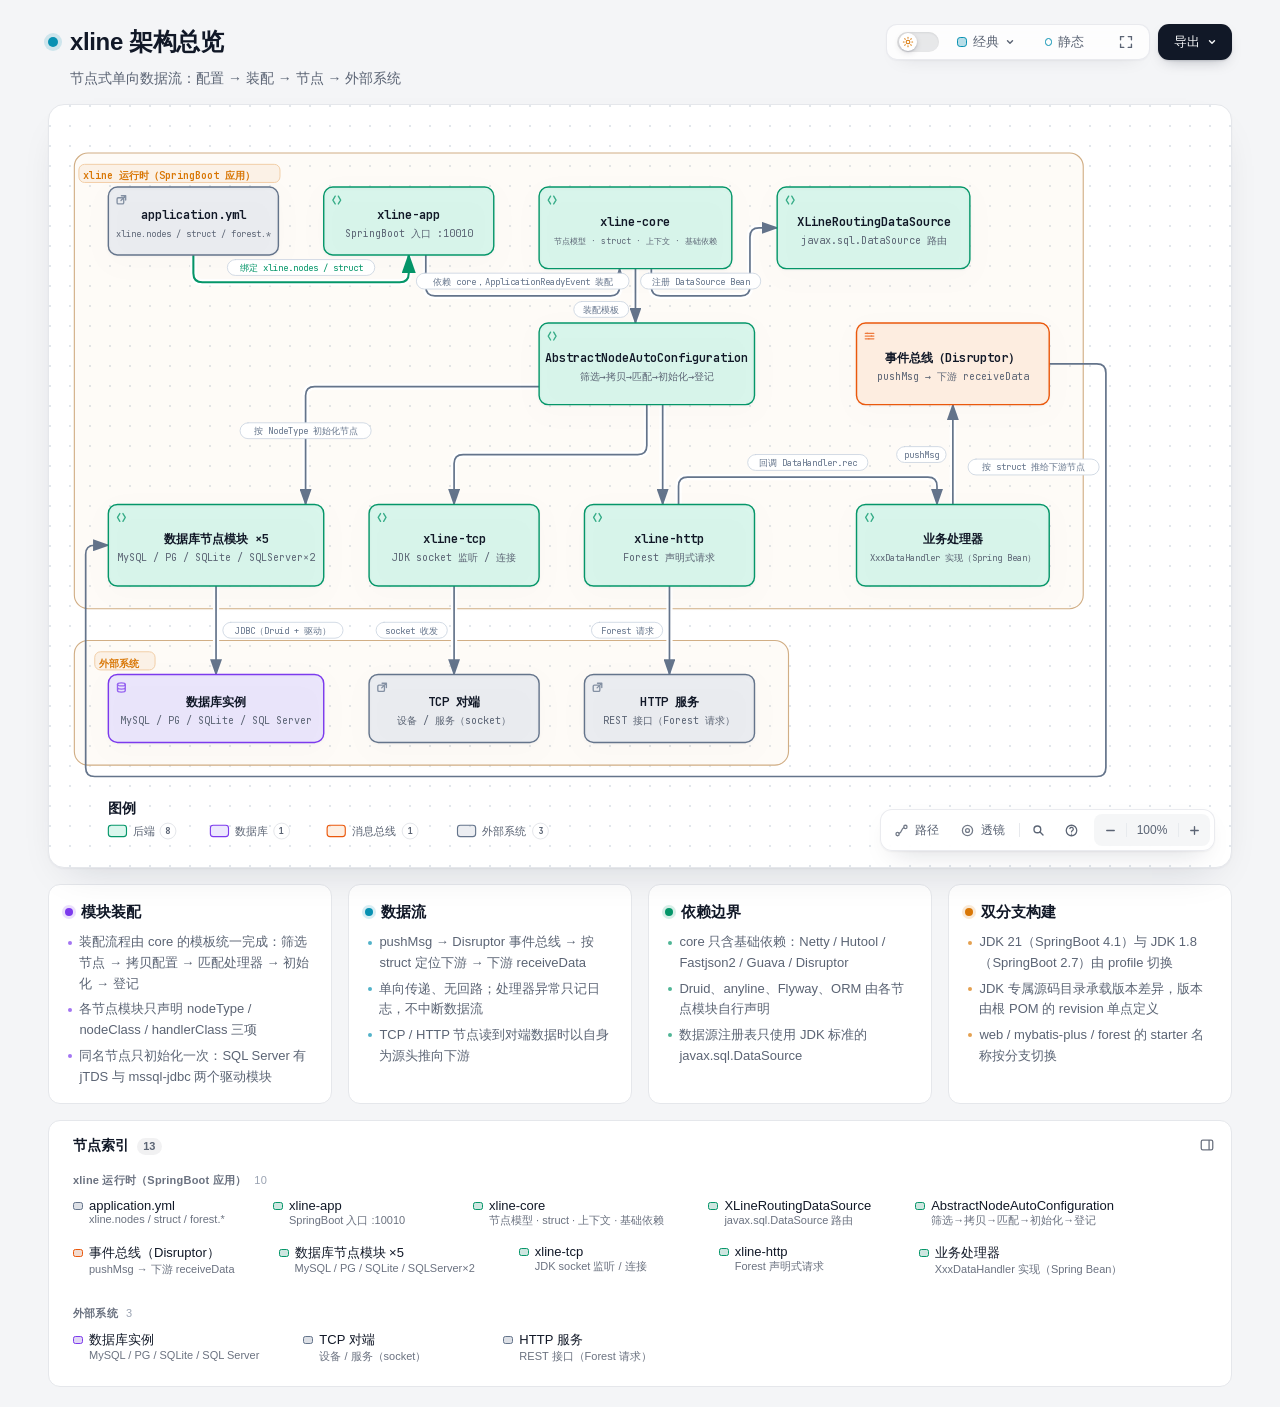
==== doc/xline-architecture.html @ 150237a0 "init commit" ====
<!DOCTYPE html>
<html lang="zh-CN" data-theme="dark" data-preset="classic">
<head>
  <meta charset="UTF-8">
  <meta name="viewport" content="width=device-width, initial-scale=1.0">
  <meta name="generator" content="archify 3.2.0">
  <meta name="archify-reader-contract" content="declared-wide-v1">
  <title>xline 架构总览</title>
  <script>
    // Resolve the theme before first paint so light-preference users don't
    // see a dark flash. The toolbar script below re-applies with UI state.
    (function () {
      try {
        var theme = null;
        try {
          var param = new URLSearchParams(window.location.search).get('theme');
          if (param === 'light' || param === 'dark') theme = param;
          if (new URLSearchParams(window.location.search).get('embed') === '1') {
            document.documentElement.setAttribute('data-embed', 'true');
          }
          if (new URLSearchParams(window.location.search).get('present') === '1') {
            document.documentElement.setAttribute('data-present', 'true');
          }
        } catch (_) {}
        if (!theme) {
          try { theme = localStorage.getItem('archify-theme'); } catch (_) {}
        }
        if (theme !== 'light' && theme !== 'dark') {
          theme = window.matchMedia('(prefers-color-scheme: light)').matches ? 'light' : 'dark';
        }
        document.documentElement.setAttribute('data-theme', theme);
      } catch (_) {}
    })();
  </script>
  <style id="archify-fonts">
/*
JetBrains Mono variable WOFF2 subsets from Google Fonts service revision v24.
These fixed bytes are shared by the viewer and its SVG/raster exports.
No local() source: an installed copy must not override the bundled font.
Uncovered characters (including CJK) still use the system fallback stack.
Upstream: https://github.com/JetBrains/JetBrainsMono

cyrillic-ext    1664 bytes  sha256 9343de2ca5d9549f792e7962375af8efb0f320c7643bfd36c884b5a30e5c396f
cyrillic        8892 bytes  sha256 4995a9a43ac659ec32fcd8b463755cd6a07b31a6e6b3894a6a153b661cf490e2
greek           6800 bytes  sha256 49c3da6c9a2b279b0f1f860f5cfb1f5dc38d88a5c7be9c9b1837bbc4e3db6111
vietnamese      5872 bytes  sha256 d44eb1936043a56038eb02dd70b243f379bef65783f94ec12f277550720411f1
latin-ext      11596 bytes  sha256 9c38cb2d0d2d93c1ee6e21fa78db76f13ea7e15e15cc64214c7ca89b6aaa35c4
latin          31340 bytes  sha256 2c32b9b3ee358c119e210f6f5195f9bd34894d78a785ff2e95d60e718e400af4

Copyright 2020 The JetBrains Mono Project Authors (https://github.com/JetBrains/JetBrainsMono)

This Font Software is licensed under the SIL Open Font License, Version 1.1.
This license is copied below, and is also available with a FAQ at:
https://openfontlicense.org


-----------------------------------------------------------
SIL OPEN FONT LICENSE Version 1.1 - 26 February 2007
-----------------------------------------------------------

PREAMBLE
The goals of the Open Font License (OFL) are to stimulate worldwide
development of collaborative font projects, to support the font creation
efforts of academic and linguistic communities, and to provide a free and
open framework in which fonts may be shared and improved in partnership
with others.

The OFL allows the licensed fonts to be used, studied, modified and
redistributed freely as long as they are not sold by themselves. The
fonts, including any derivative works, can be bundled, embedded,
redistributed and/or sold with any software provided that any reserved
names are not used by derivative works. The fonts and derivatives,
however, cannot be released under any other type of license. The
requirement for fonts to remain under this license does not apply
to any document created using the fonts or their derivatives.

DEFINITIONS
"Font Software" refers to the set of files released by the Copyright
Holder(s) under this license and clearly marked as such. This may
include source files, build scripts and documentation.

"Reserved Font Name" refers to any names specified as such after the
copyright statement(s).

"Original Version" refers to the collection of Font Software components as
distributed by the Copyright Holder(s).

"Modified Version" refers to any derivative made by adding to, deleting,
or substituting -- in part or in whole -- any of the components of the
Original Version, by changing formats or by porting the Font Software to a
new environment.

"Author" refers to any designer, engineer, programmer, technical
writer or other person who contributed to the Font Software.

PERMISSION & CONDITIONS
Permission is hereby granted, free of charge, to any person obtaining
a copy of the Font Software, to use, study, copy, merge, embed, modify,
redistribute, and sell modified and unmodified copies of the Font
Software, subject to the following conditions:

1) Neither the Font Software nor any of its individual components,
in Original or Modified Versions, may be sold by itself.

2) Original or Modified Versions of the Font Software may be bundled,
redistributed and/or sold with any software, provided that each copy
contains the above copyright notice and this license. These can be
included either as stand-alone text files, human-readable headers or
in the appropriate machine-readable metadata fields within text or
binary files as long as those fields can be easily viewed by the user.

3) No Modified Version of the Font Software may use the Reserved Font
Name(s) unless explicit written permission is granted by the corresponding
Copyright Holder. This restriction only applies to the primary font name as
presented to the users.

4) The name(s) of the Copyright Holder(s) or the Author(s) of the Font
Software shall not be used to promote, endorse or advertise any
Modified Version, except to acknowledge the contribution(s) of the
Copyright Holder(s) and the Author(s) or with their explicit written
permission.

5) The Font Software, modified or unmodified, in part or in whole,
must be distributed entirely under this license, and must not be
distributed under any other license. The requirement for fonts to
remain under this license does not apply to any document created
using the Font Software.

TERMINATION
This license becomes null and void if any of the above conditions are
not met.

DISCLAIMER
THE FONT SOFTWARE IS PROVIDED "AS IS", WITHOUT WARRANTY OF ANY KIND,
EXPRESS OR IMPLIED, INCLUDING BUT NOT LIMITED TO ANY WARRANTIES OF
MERCHANTABILITY, FITNESS FOR A PARTICULAR PURPOSE AND NONINFRINGEMENT
OF COPYRIGHT, PATENT, TRADEMARK, OR OTHER RIGHT. IN NO EVENT SHALL THE
COPYRIGHT HOLDER BE LIABLE FOR ANY CLAIM, DAMAGES OR OTHER LIABILITY,
INCLUDING ANY GENERAL, SPECIAL, INDIRECT, INCIDENTAL, OR CONSEQUENTIAL
DAMAGES, WHETHER IN AN ACTION OF CONTRACT, TORT OR OTHERWISE, ARISING
FROM, OUT OF THE USE OR INABILITY TO USE THE FONT SOFTWARE OR FROM
OTHER DEALINGS IN THE FONT SOFTWARE.
*/
    /* cyrillic-ext */
    @font-face { font-family: 'JetBrains Mono'; font-style: normal; font-weight: 400 800; font-display: swap;
      src: url([data-uri]) format('woff2');
      unicode-range: U+0460-052F, U+1C80-1C8A, U+20B4, U+2DE0-2DFF, U+A640-A69F, U+FE2E-FE2F; }
    /* cyrillic */
    @font-face { font-family: 'JetBrains Mono'; font-style: normal; font-weight: 400 800; font-display: swap;
      src: url([data-uri]) format('woff2');
      unicode-range: U+0301, U+0400-045F, U+0490-0491, U+04B0-04B1, U+2116; }
    /* greek */
    @font-face { font-family: 'JetBrains Mono'; font-style: normal; font-weight: 400 800; font-display: swap;
      src: url([data-uri]) format('woff2');
      unicode-range: U+0370-0377, U+037A-037F, U+0384-038A, U+038C, U+038E-03A1, U+03A3-03FF; }
    /* vietnamese */
    @font-face { font-family: 'JetBrains Mono'; font-style: normal; font-weight: 400 800; font-display: swap;
      src: url([data-uri]) format('woff2');
      unicode-range: U+0102-0103, U+0110-0111, U+0128-0129, U+0168-0169, U+01A0-01A1, U+01AF-01B0, U+0300-0301, U+0303-0304, U+0308-0309, U+0323, U+0329, U+1EA0-1EF9, U+20AB; }
    /* latin-ext */
    @font-face { font-family: 'JetBrains Mono'; font-style: normal; font-weight: 400 800; font-display: swap;
      src: url([data-uri]) format('woff2');
      unicode-range: U+0100-02BA, U+02BD-02C5, U+02C7-02CC, U+02CE-02D7, U+02DD-02FF, U+0304, U+0308, U+0329, U+1D00-1DBF, U+1E00-1E9F, U+1EF2-1EFF, U+2020, U+20A0-20AB, U+20AD-20C0, U+2113, U+2C60-2C7F, U+A720-A7FF; }
    /* latin */
    @font-face { font-family: 'JetBrains Mono'; font-style: normal; font-weight: 400 800; font-display: swap;
      src: url([data-uri]) format('woff2');
      unicode-range: U+0000-00FF, U+0131, U+0152-0153, U+02BB-02BC, U+02C6, U+02DA, U+02DC, U+0304, U+0308, U+0329, U+2000-206F, U+20AC, U+2122, U+2191, U+2193, U+2212, U+2215, U+FEFF, U+FFFD; }
  </style>
  <style>
    /* ==========================================================
       THEME VARIABLES — switch by toggling [data-theme] on <html>
       ========================================================== */
    :root,
    [data-theme="dark"] {
      --bg: #020617;
      --grid: #1e293b;
      --canvas-dot: rgba(148, 163, 184, 0.16);
      --text: #ffffff;
      --text-muted: #94a3b8;
      --text-dim: #475569;
      /* UI chrome and menu hints need more contrast than SVG .t-dim accents */
      --text-faint: #7d8da1;

      --panel: rgba(15, 23, 42, 0.5);
      --panel-border: #1e293b;
      --lane-fill: rgba(15, 23, 42, 0.22);
      --lane-stroke: #334155;

      --arrow: #94a3b8;
      --arrow-emphasis: #34d399;

      /* Opaque mask color used behind semi-transparent component fills
         so the arrows drawn underneath are properly hidden. */
      --mask: #0f172a;

      --frontend-fill:    rgba(8, 51, 68, 0.4);
      --frontend-stroke:  #22d3ee;
      --backend-fill:     rgba(6, 78, 59, 0.4);
      --backend-stroke:   #34d399;
      --database-fill:    rgba(76, 29, 149, 0.4);
      --database-stroke:  #a78bfa;
      --cloud-fill:       rgba(120, 53, 15, 0.3);
      --cloud-stroke:     #fbbf24;
      --security-fill:    rgba(136, 19, 55, 0.4);
      --security-stroke:  #fb7185;
      --messagebus-fill:  rgba(251, 146, 60, 0.3);
      --messagebus-stroke:#fb923c;
      --external-fill:    rgba(30, 41, 59, 0.5);
      --external-stroke:  #94a3b8;

      --toolbar-bg:       rgba(15, 23, 42, 0.8);
      --toolbar-border:   #334155;
      --toolbar-text:     #e2e8f0;
      --toolbar-hover:    rgba(15, 23, 42, 0.95);
      --toolbar-menu-bg:  #0f172a;
    }

    [data-theme="light"] {
      --bg: #f4f5f7;
      --grid: #e9edf2;
      --canvas-dot: #e2e7ec;
      --text: #111827;
      --text-muted: #5b6474;
      --text-dim: #9aa3b2;
      --text-faint: #6b7280;

      --panel: #ffffff;
      --panel-border: #e5e7eb;
      --lane-fill: rgba(248, 250, 252, 0.65);
      --lane-stroke: #cbd5e1;

      --arrow: #64748b;
      --arrow-emphasis: #059669;

      --mask: #ffffff;

      --frontend-fill: rgba(34, 211, 238, 0.15);
      --frontend-stroke: #0891b2;
      --backend-fill: rgba(52, 211, 153, 0.18);
      --backend-stroke: #059669;
      --database-fill: rgba(167, 139, 250, 0.2);
      --database-stroke: #7c3aed;
      --cloud-fill: rgba(251, 191, 36, 0.18);
      --cloud-stroke: #d97706;
      --security-fill: rgba(251, 113, 133, 0.15);
      --security-stroke: #e11d48;
      --messagebus-fill: rgba(251, 146, 60, 0.15);
      --messagebus-stroke: #ea580c;
      --external-fill: rgba(148, 163, 184, 0.18);
      --external-stroke: #64748b;

      --toolbar-bg:       rgba(255, 255, 255, 0.92);
      --toolbar-border:   #cbd5e1;
      --toolbar-text:     #334155;
      --toolbar-hover:    #ffffff;
      --toolbar-menu-bg:  #ffffff;
    }

    /* ==========================================================
       SIGNAL FLOW — an opt-in, motion-forward visual preset.
       The variables also target a standalone exported SVG, whose
       root carries data-preset and data-theme directly.
       ========================================================== */
    [data-preset="signal-flow"][data-theme="dark"] {
      --bg: #030711;
      --grid: #15233a;
      --panel: rgba(6, 14, 28, 0.78);
      --panel-border: #1d3350;
      --lane-fill: rgba(9, 22, 40, 0.5);
      --lane-stroke: #2c4564;
      --text: #f5fbff;
      --text-muted: #9eb0c7;
      --text-dim: #52667f;
      --text-faint: #7890ad;
      --mask: #07101e;
      --frontend-fill: rgba(6, 182, 212, 0.14);
      --frontend-stroke: #67e8f9;
      --backend-fill: rgba(16, 185, 129, 0.14);
      --backend-stroke: #5eead4;
      --database-fill: rgba(139, 92, 246, 0.16);
      --database-stroke: #c4b5fd;
      --cloud-fill: rgba(245, 158, 11, 0.13);
      --cloud-stroke: #fcd34d;
      --security-fill: rgba(244, 63, 94, 0.13);
      --security-stroke: #fda4af;
      --messagebus-fill: rgba(249, 115, 22, 0.13);
      --messagebus-stroke: #fdba74;
      --external-fill: rgba(71, 85, 105, 0.24);
      --external-stroke: #a5b4c7;
      --arrow: #7890ad;
      --arrow-emphasis: #2dd4bf;
      --toolbar-bg: rgba(7, 16, 30, 0.86);
      --toolbar-border: #29415f;
      --toolbar-menu-bg: #07101e;
    }

    [data-preset="signal-flow"][data-theme="light"] {
      --bg: #f4f9fc;
      --grid: #d4e5ee;
      --panel: rgba(255, 255, 255, 0.82);
      --panel-border: #bfd5e2;
      --lane-fill: rgba(232, 243, 248, 0.62);
      --lane-stroke: #a9c5d5;
      --text: #102638;
      --text-muted: #587287;
      --text-dim: #8aa2b4;
      --text-faint: #668397;
      --mask: #ffffff;
      --frontend-fill: rgba(6, 182, 212, 0.09);
      --frontend-stroke: #0789a1;
      --backend-fill: rgba(5, 150, 105, 0.09);
      --backend-stroke: #087f69;
      --database-fill: rgba(124, 58, 237, 0.09);
      --database-stroke: #7254c7;
      --cloud-fill: rgba(217, 119, 6, 0.08);
      --cloud-stroke: #b9670b;
      --security-fill: rgba(225, 29, 72, 0.08);
      --security-stroke: #c53a59;
      --messagebus-fill: rgba(234, 88, 12, 0.08);
      --messagebus-stroke: #c65f27;
      --external-fill: rgba(100, 116, 139, 0.1);
      --external-stroke: #607a8c;
      --arrow: #7b97aa;
      --arrow-emphasis: #0d9488;
    }

    /* ==========================================================
       BLUEPRINT — a review-first drafting preset for deployment,
       infrastructure, and technical design documentation. It keeps
       the same semantic palette and geometry while trading glow for
       precise grid contrast, squared materials, and drafting marks.
       ========================================================== */
    [data-preset="blueprint"][data-theme="dark"] {
      --bg: #06131f;
      --grid: #17425a;
      --panel: rgba(7, 27, 43, 0.9);
      --panel-border: #27627f;
      --lane-fill: rgba(10, 43, 66, 0.36);
      --lane-stroke: #34799a;
      --text: #e3f6ff;
      --text-muted: #91b8ca;
      --text-dim: #557e92;
      --text-faint: #739caf;
      --mask: #0a2031;
      --frontend-fill: rgba(26, 157, 193, 0.14);
      --frontend-stroke: #66d9ef;
      --backend-fill: rgba(31, 155, 124, 0.13);
      --backend-stroke: #69dfbd;
      --database-fill: rgba(120, 105, 196, 0.14);
      --database-stroke: #b4a8ff;
      --cloud-fill: rgba(197, 145, 43, 0.13);
      --cloud-stroke: #ffd166;
      --security-fill: rgba(199, 76, 104, 0.13);
      --security-stroke: #ff8da1;
      --messagebus-fill: rgba(207, 112, 49, 0.13);
      --messagebus-stroke: #ffad66;
      --external-fill: rgba(84, 119, 139, 0.18);
      --external-stroke: #a7cad9;
      --arrow: #78a3b7;
      --arrow-emphasis: #64dfc1;
      --toolbar-bg: rgba(7, 28, 45, 0.92);
      --toolbar-border: #34799a;
      --toolbar-text: #d8f3ff;
      --toolbar-hover: rgba(18, 58, 83, 0.95);
      --toolbar-menu-bg: #0a2031;
    }

    [data-preset="blueprint"][data-theme="light"] {
      --bg: #edf7fa;
      --grid: #b5d5e1;
      --panel: rgba(249, 253, 255, 0.94);
      --panel-border: #78aabd;
      --lane-fill: rgba(210, 232, 240, 0.42);
      --lane-stroke: #83b2c4;
      --text: #123344;
      --text-muted: #4e7486;
      --text-dim: #86a6b4;
      --text-faint: #668c9d;
      --mask: #f9fdff;
      --frontend-fill: rgba(8, 145, 178, 0.08);
      --frontend-stroke: #087f9c;
      --backend-fill: rgba(5, 128, 101, 0.08);
      --backend-stroke: #08755f;
      --database-fill: rgba(100, 75, 180, 0.08);
      --database-stroke: #6757a8;
      --cloud-fill: rgba(181, 120, 15, 0.08);
      --cloud-stroke: #a86609;
      --security-fill: rgba(190, 48, 80, 0.07);
      --security-stroke: #b32f50;
      --messagebus-fill: rgba(196, 81, 22, 0.07);
      --messagebus-stroke: #b65120;
      --external-fill: rgba(79, 112, 128, 0.08);
      --external-stroke: #506f7e;
      --arrow: #6d93a5;
      --arrow-emphasis: #087f69;
      --toolbar-bg: rgba(247, 252, 254, 0.94);
      --toolbar-border: #8ab5c5;
      --toolbar-text: #294f61;
      --toolbar-hover: #ffffff;
      --toolbar-menu-bg: #f9fdff;
    }

    /* ==========================================================
       EDITORIAL — a warm, publication-minded preset for design
       reviews, launch notes, and documentation. The diagram keeps
       the same semantic palette and exact geometry, but trades
       software chrome for paper, ink, ruled structure, and one
       restrained vermilion accent.
       ========================================================== */
    [data-preset="editorial"][data-theme="dark"] {
      --bg: #181611;
      --grid: #39342a;
      --panel: rgba(35, 31, 24, 0.96);
      --panel-border: #625a4a;
      --lane-fill: rgba(52, 46, 35, 0.46);
      --lane-stroke: #726957;
      --text: #f4eddf;
      --text-muted: #b9ae9b;
      --text-dim: #776e60;
      --text-faint: #9d917e;
      --mask: #231f18;
      --frontend-fill: rgba(43, 133, 142, 0.16);
      --frontend-stroke: #7fc6c7;
      --backend-fill: rgba(63, 132, 92, 0.16);
      --backend-stroke: #8fc29e;
      --database-fill: rgba(117, 91, 141, 0.17);
      --database-stroke: #c0a4d0;
      --cloud-fill: rgba(170, 119, 49, 0.16);
      --cloud-stroke: #d8ad68;
      --security-fill: rgba(157, 69, 65, 0.17);
      --security-stroke: #df9085;
      --messagebus-fill: rgba(174, 79, 42, 0.16);
      --messagebus-stroke: #df946f;
      --external-fill: rgba(126, 115, 96, 0.18);
      --external-stroke: #b8ad99;
      --arrow: #948978;
      --arrow-emphasis: #dd6b3d;
      --toolbar-bg: rgba(35, 31, 24, 0.92);
      --toolbar-border: #625a4a;
      --toolbar-text: #eee5d5;
      --toolbar-hover: #302a20;
      --toolbar-menu-bg: #231f18;
    }

    [data-preset="editorial"][data-theme="light"] {
      --bg: #f2eee5;
      --grid: #d8d0c2;
      --panel: rgba(251, 248, 241, 0.97);
      --panel-border: #c4b9a6;
      --lane-fill: rgba(229, 221, 207, 0.42);
      --lane-stroke: #b8aa94;
      --text: #242018;
      --text-muted: #6f6658;
      --text-dim: #a09788;
      --text-faint: #817767;
      --mask: #fbf8f1;
      --frontend-fill: rgba(31, 117, 126, 0.09);
      --frontend-stroke: #287e84;
      --backend-fill: rgba(42, 119, 75, 0.09);
      --backend-stroke: #397b53;
      --database-fill: rgba(105, 75, 130, 0.09);
      --database-stroke: #765d86;
      --cloud-fill: rgba(157, 103, 31, 0.1);
      --cloud-stroke: #9a671f;
      --security-fill: rgba(153, 58, 52, 0.09);
      --security-stroke: #9e463f;
      --messagebus-fill: rgba(182, 70, 27, 0.09);
      --messagebus-stroke: #ad4b25;
      --external-fill: rgba(101, 91, 75, 0.09);
      --external-stroke: #746b5e;
      --arrow: #8a806f;
      --arrow-emphasis: #bb4c23;
      --toolbar-bg: rgba(251, 248, 241, 0.94);
      --toolbar-border: #c4b9a6;
      --toolbar-text: #40392f;
      --toolbar-hover: #fffdf8;
      --toolbar-menu-bg: #fbf8f1;
    }

    * { margin: 0; padding: 0; box-sizing: border-box; }

    body {
      --archify-page-top: 2rem;
      font-family: -apple-system, BlinkMacSystemFont, 'Segoe UI', 'PingFang SC', 'Hiragino Sans GB', 'Microsoft YaHei', 'Noto Sans CJK SC', 'Noto Sans', Roboto, 'Helvetica Neue', Arial, sans-serif;
      -webkit-font-smoothing: antialiased;
      background: var(--bg);
      min-height: 100vh;
      padding: var(--archify-page-top) 2rem 2rem;
      color: var(--text);
      /* Theme surfaces change together; animating the page background leaves it
         visibly out of sync with the SVG and panel for the first 200ms. */
    }

    html[data-preset="signal-flow"] body {
      background-image:
        radial-gradient(circle at 18% -8%, rgba(34, 211, 238, 0.14), transparent 34rem),
        radial-gradient(circle at 92% 18%, rgba(139, 92, 246, 0.12), transparent 30rem);
      background-attachment: fixed;
    }
    html[data-preset="signal-flow"][data-theme="light"] body {
      background-image:
        radial-gradient(circle at 18% -8%, rgba(6, 182, 212, 0.12), transparent 34rem),
        radial-gradient(circle at 92% 18%, rgba(139, 92, 246, 0.08), transparent 30rem);
    }
    html[data-preset="blueprint"] body {
      background-image:
        linear-gradient(var(--grid) 1px, transparent 1px),
        linear-gradient(90deg, var(--grid) 1px, transparent 1px);
      background-size: 32px 32px;
      background-position: -1px -1px;
      background-attachment: fixed;
    }
    html[data-preset="editorial"] body {
      background-image:
        linear-gradient(90deg, transparent 0, transparent 5.4rem, color-mix(in srgb, var(--security-stroke) 18%, transparent) 5.4rem, color-mix(in srgb, var(--security-stroke) 18%, transparent) calc(5.4rem + 1px), transparent calc(5.4rem + 1px)),
        repeating-linear-gradient(0deg, transparent 0, transparent 31px, color-mix(in srgb, var(--grid) 36%, transparent) 31px, color-mix(in srgb, var(--grid) 36%, transparent) 32px);
      background-attachment: fixed;
    }

    /* Gallery/embed mode keeps the generated artifact as the source of truth
       while presenting only its diagram surface inside a proof card. */
    html[data-embed="true"] body {
      min-height: 0;
      padding: 0;
      overflow: hidden;
      background: var(--bg);
      background-image: none;
    }
    html[data-embed="true"] .toolbar,
    html[data-embed="true"] .header,
    html[data-embed="true"] .cards,
    html[data-embed="true"] .diagram-nav,
    html[data-embed="true"] .overview-map,
    html[data-embed="true"] .focus-chip,
    html[data-embed="true"] .route-probe,
    html[data-embed="true"] .semantic-lens,
    html[data-embed="true"] .diagram-guide,
    html[data-embed="true"] .node-finder,
    html[data-embed="true"] .node-outline { display: none !important; }
    html[data-embed="true"] .container { max-width: none; }
    html[data-embed="true"] .diagram-container {
      padding: 0.5rem;
      border: 0;
      border-radius: 0;
      box-shadow: none;
    }
    html[data-embed="true"] .diagram-container svg { min-width: 0; }

    /* Presentation Stage is a viewer-only layer: it gives the live diagram
       the viewport while keeping guided views, theme, focus, and exports real.
       Embed mode wins when both query parameters are present. */
    html[data-present="true"]:not([data-embed="true"]) body {
      --archify-page-top: 1rem;
      height: 100dvh;
      min-height: 0;
      padding: 1rem;
      overflow: hidden;
    }
    html[data-present="true"]:not([data-embed="true"]) .container {
      display: flex;
      flex-direction: column;
      gap: 0.75rem;
      width: 100%;
      max-width: none;
      height: calc(100dvh - 2rem);
    }
    html[data-present="true"]:not([data-embed="true"]) .header {
      flex: none;
      min-width: 0;
      margin: 0;
      padding-right: 23rem;
    }
    html[data-present="true"]:not([data-embed="true"]) .header-row { margin-bottom: 0.25rem; }
    html[data-present="true"]:not([data-embed="true"]) .subtitle {
      overflow: hidden;
      text-overflow: ellipsis;
      white-space: nowrap;
    }

    html[data-present="true"]:not([data-embed="true"]) .diagram-container {
      display: flex;
      flex: 1 1 auto;
      align-items: center;
      justify-content: center;
      min-height: 0;
      padding: 0.75rem;
      padding-bottom: calc(0.75rem + var(--archify-nav-reserve));
    }
    html[data-present="true"]:not([data-embed="true"]) .diagram-container > svg {
      flex: 1 1 auto;
      height: 100%;
      min-height: 0;
      width: 100%;
      min-width: 0;
    }
    html[data-present="true"]:not([data-embed="true"]) .cards { display: none; }
    html[data-present="true"]:not([data-embed="true"]) #btn-present {
      border-color: var(--frontend-stroke);
      color: var(--frontend-stroke);
    }

    /* The reader owns only the outer scale. Compact automatic sequences fit at
       their authored text size or larger. Long sequences and waterfall rows
       favor reading width and page scroll; other diagrams keep height fitting.
       Small automatic canvases retain a modest scale inside a usable shell.
       Every strategy preserves the authored SVG/viewBox and semantic geometry. */
    .container {
      width: 100%;
      max-width: var(--archify-reader-width, 1440px);
      margin: 0 auto;
    }
    html[data-reader-area="true"] .diagram-container {
      min-height: var(--archify-diagram-min-height);
      display: flex;
      align-items: center;
    }
    html[data-reader-area="true"] .diagram-container > svg { flex-shrink: 0; }
    /* The original SVG legend can use the outer corner while the capped or fitted
       diagram stays centered. The container still clips all outer paint. */
    .diagram-container:has([data-reader-legend-corner]) > svg { overflow: visible; }
    .diagram-container [data-reader-legend-corner] {
      transform-origin: 0 0;
      transform-box: view-box;
      transform: var(--archify-reader-legend-transform);
    }
    html[data-reader-narrow="true"]:not([data-present="true"]) .diagram-container > svg {
      min-width: 0;
      max-width: var(--archify-diagram-max-width);
      margin-inline: auto;
    }
    @media (min-width: 768px) and (max-height: 920px) {
      .header { margin-bottom: 1rem; }
      .diagram-container { padding: 1rem; }
      .cards { margin-top: 1rem; }
      .card { padding: 1rem; }
    }

    .header { margin-bottom: 1.5rem; padding-right: 29.5rem; }

    html[data-preset="signal-flow"] .header,
    html[data-preset="blueprint"] .header,
    html[data-preset="editorial"] .header { padding-right: 29.5rem; }

    .header-row {
      display: flex;
      align-items: center;
      gap: 0.75rem;
      min-height: 2.75rem;
      margin-bottom: 0.25rem;
    }

    .pulse-dot {
      flex: none;
      width: 10px;
      height: 10px;
      background: var(--frontend-stroke);
      border-radius: 50%;
      box-shadow: 0 0 0 4px color-mix(in srgb, var(--frontend-stroke) 16%, transparent);
      animation: none;
    }

    html[data-motion-capable="true"] .pulse-dot { animation: pulse 2s infinite; }

    @keyframes pulse {
      0%, 100% { opacity: 1; }
      50% { opacity: 0.5; }
    }

    h1 {
      font-size: 1.5rem;
      font-weight: 650;
      line-height: 1.25;
      letter-spacing: -0.015em;
    }

    .subtitle {
      color: var(--text-muted);
      font-size: 0.875rem;
      line-height: 1.55;
      margin-left: 1.375rem;
    }

    html[data-preset="signal-flow"] .header-row::after {
      content: attr(data-preset-badge-signal-flow);
      flex: none;
      margin-left: 0.25rem;
      color: var(--frontend-stroke);
      border: 1px solid var(--frontend-stroke);
      border-radius: 999px;
      padding: 0.28rem 0.6rem;
      font-size: 0.625rem;
      letter-spacing: 0.12em;
      opacity: 0.82;
      box-shadow: 0 0 20px rgba(34, 211, 238, 0.12);
      white-space: nowrap;
    }

    html[data-preset="blueprint"] .pulse-dot {
      width: 10px;
      height: 10px;
      border: 1px solid var(--frontend-stroke);
      border-radius: 1px;
      background: transparent;
      box-shadow: inset 0 0 0 2px var(--bg);
      transform: rotate(45deg);
      animation: none;
    }
    html[data-preset="blueprint"] .header-row::after {
      content: attr(data-preset-badge-blueprint);
      flex: none;
      margin-left: 0.25rem;
      padding: 0.28rem 0.55rem;
      border-top: 1px solid var(--frontend-stroke);
      border-bottom: 1px solid var(--frontend-stroke);
      color: var(--frontend-stroke);
      font-size: 0.5625rem;
      font-weight: 700;
      letter-spacing: 0.14em;
      white-space: nowrap;
    }

    html[data-preset="editorial"] h1,
    html[data-preset="editorial"] .card h3 {
      font-family: Georgia, 'Times New Roman', 'Songti SC', STSong, serif;
      letter-spacing: -0.02em;
    }
    html[data-preset="editorial"] h1 { font-size: 1.72rem; font-weight: 600; }
    html[data-preset="editorial"] .pulse-dot {
      width: 9px;
      height: 9px;
      border: 1px solid var(--arrow-emphasis);
      border-radius: 0;
      background: var(--arrow-emphasis);
      box-shadow: 0 0 0 3px color-mix(in srgb, var(--arrow-emphasis) 14%, transparent);
      transform: rotate(45deg);
      animation: none;
    }
    html[data-preset="editorial"] .header-row::after {
      content: attr(data-preset-badge-editorial);
      flex: none;
      margin-left: 0.25rem;
      padding: 0.32rem 0 0.24rem;
      border-bottom: 2px solid var(--arrow-emphasis);
      color: var(--arrow-emphasis);
      font-family: Georgia, 'Times New Roman', serif;
      font-size: 0.625rem;
      font-style: italic;
      font-weight: 600;
      letter-spacing: 0.08em;
      white-space: nowrap;
    }

    .diagram-container {
      --archify-nav-reserve: 0px;
      background: var(--panel);
      border-radius: 1rem;
      border: 1px solid var(--panel-border);
      box-shadow: 0 1px 2px rgba(15, 23, 42, 0.04), 0 16px 40px -20px rgba(15, 23, 42, 0.18);
      padding: 1.5rem;
      padding-bottom: calc(1.5rem + var(--archify-nav-reserve));
      overflow: hidden;
      position: relative;
    }

    html[data-preset="signal-flow"] .diagram-container {
      position: relative;
      overflow: hidden;
      background: linear-gradient(180deg, rgba(8, 20, 38, 0.82), rgba(3, 8, 18, 0.94));
      box-shadow: inset 0 1px 0 rgba(255, 255, 255, 0.04), 0 28px 80px rgba(0, 0, 0, 0.34);
    }
    html[data-preset="signal-flow"][data-theme="light"] .diagram-container {
      background: linear-gradient(180deg, rgba(255, 255, 255, 0.9), rgba(237, 246, 250, 0.94));
      box-shadow: inset 0 1px 0 rgba(255, 255, 255, 0.72), 0 24px 60px rgba(45, 78, 99, 0.12);
    }
    html[data-preset="blueprint"] .diagram-container {
      border-color: var(--panel-border);
      border-radius: 0.35rem;
      background: var(--panel);
      box-shadow:
        inset 0 0 0 1px color-mix(in srgb, var(--panel-border) 34%, transparent),
        0 18px 48px rgba(0, 0, 0, 0.16);
    }
    html[data-preset="blueprint"] .diagram-container::after {
      content: "";
      position: absolute;
      z-index: 10;
      inset: 0.7rem;
      pointer-events: none;
      background:
        linear-gradient(var(--frontend-stroke), var(--frontend-stroke)) left top / 1.35rem 1px no-repeat,
        linear-gradient(var(--frontend-stroke), var(--frontend-stroke)) left top / 1px 1.35rem no-repeat,
        linear-gradient(var(--frontend-stroke), var(--frontend-stroke)) right top / 1.35rem 1px no-repeat,
        linear-gradient(var(--frontend-stroke), var(--frontend-stroke)) right top / 1px 1.35rem no-repeat,
        linear-gradient(var(--frontend-stroke), var(--frontend-stroke)) left bottom / 1.35rem 1px no-repeat,
        linear-gradient(var(--frontend-stroke), var(--frontend-stroke)) left bottom / 1px 1.35rem no-repeat,
        linear-gradient(var(--frontend-stroke), var(--frontend-stroke)) right bottom / 1.35rem 1px no-repeat,
        linear-gradient(var(--frontend-stroke), var(--frontend-stroke)) right bottom / 1px 1.35rem no-repeat;
      opacity: 0.58;
    }
    html[data-preset="editorial"] .diagram-container {
      overflow: hidden;
      border-color: var(--panel-border);
      border-radius: 0.38rem;
      background:
        linear-gradient(90deg, color-mix(in srgb, var(--security-fill) 58%, transparent), transparent 12%),
        var(--panel);
      box-shadow:
        0 1px 0 color-mix(in srgb, var(--text) 6%, transparent),
        0 18px 48px color-mix(in srgb, #000 19%, transparent);
    }
    html[data-preset="editorial"] .diagram-container::after {
      position: absolute;
      z-index: 10;
      top: 0.72rem;
      right: 1.25rem;
      padding: 0.2rem 0.52rem;
      border: 1px solid var(--panel-border);
      background: var(--panel);
      color: var(--arrow-emphasis);
      content: attr(data-preset-badge-editorial-plate);
      font-family: Georgia, 'Times New Roman', serif;
      font-size: 0.52rem;
      font-style: italic;
      font-weight: 600;
      letter-spacing: 0.09em;
      pointer-events: none;
    }
    html[data-embed="true"][data-preset="editorial"] .diagram-container::after { display: none; }
    html[data-motion-capable="true"][data-preset="signal-flow"][data-ambient-entry="running"] .diagram-container::before {
      content: "";
      position: absolute;
      inset: 0;
      pointer-events: none;
      background: linear-gradient(115deg, transparent 28%, rgba(103, 232, 249, 0.035) 48%, transparent 68%);
      transform: translateX(-70%);
      animation: archify-signal-scan 4.8s ease-in-out 1 both;
    }

    /* Motion Governor gives the reader a real static state and gives the
       strongest semantic action the only motion budget. Atmosphere resets to
       its authored base instead of freezing mid-cycle. Static artifacts never
       start a decorative pulse or scan. */
    html:not([data-motion-capable="true"]) svg[data-animation="trace"] [data-animate] {
      animation: none !important;
    }
    html:not([data-motion-capable="true"]) svg[data-animation="trace"] [data-graph-role="automatic-crossover"]:has(> [data-animate="edge"]) > [data-graph-role="automatic-crossover-underlay"] {
      animation: none !important;
    }
    html[data-motion="still"] .pulse-dot,
    html[data-motion="still"] .diagram-container::before,
    html[data-motion="still"] svg[data-animation="trace"] [data-animate],
    html[data-motion-owner] .pulse-dot,
    html[data-motion-owner] .diagram-container::before,
    html[data-motion-owner] svg[data-animation="trace"] [data-animate],
    html[data-embed="true"] .pulse-dot,
    html[data-embed="true"] .diagram-container::before,
    html[data-share-playback="true"] .pulse-dot,
    html[data-share-playback="true"] .diagram-container::before,
    html[data-document-hidden="true"] .pulse-dot,
    html[data-document-hidden="true"] .diagram-container::before,
    html[data-document-hidden="true"] svg[data-animation="trace"] [data-animate],
    html[data-motion="still"] svg[data-animation="trace"] [data-graph-role="automatic-crossover"]:has(> [data-animate="edge"]) > [data-graph-role="automatic-crossover-underlay"],
    html[data-motion-owner] svg[data-animation="trace"] [data-graph-role="automatic-crossover"]:has(> [data-animate="edge"]) > [data-graph-role="automatic-crossover-underlay"],
    html[data-embed="true"] svg[data-animation="trace"] [data-graph-role="automatic-crossover"]:has(> [data-animate="edge"]) > [data-graph-role="automatic-crossover-underlay"],
    html[data-share-playback="true"] svg[data-animation="trace"] [data-graph-role="automatic-crossover"]:has(> [data-animate="edge"]) > [data-graph-role="automatic-crossover-underlay"],
    html[data-document-hidden="true"] svg[data-animation="trace"] [data-graph-role="automatic-crossover"]:has(> [data-animate="edge"]) > [data-graph-role="automatic-crossover-underlay"] {
      animation: none !important;
    }
    html[data-motion="still"] .diagram-container::before,
    html[data-motion-owner] .diagram-container::before,
    html[data-embed="true"] .diagram-container::before,
    html[data-share-playback="true"] .diagram-container::before {
      opacity: 0;
    }
    html[data-motion="still"] .intent-trace-flow,
    html[data-motion="still"] .route-probe-flow,
    html[data-motion="still"] .route-journey-flow,
    html[data-motion="still"] .semantic-lens-flow,
    html[data-motion="still"] .diagram-guide,
    html[data-motion="still"] .overview-map-live,
    html[data-document-hidden="true"] .intent-trace-flow,
    html[data-document-hidden="true"] .route-probe-flow,
    html[data-document-hidden="true"] .route-journey-flow,
    html[data-document-hidden="true"] .semantic-lens-flow,
    html[data-document-hidden="true"] .diagram-guide,
    html[data-document-hidden="true"] .overview-map-live {
      animation: none !important;
    }

    html[data-motion="still"] .intent-trace-flow,
    html[data-motion="still"] .route-probe-flow {
      stroke-dasharray: none;
      stroke-dashoffset: 0;
      opacity: 0.72;
    }
    html[data-motion="still"] .route-journey-overlay,
    html[data-document-hidden="true"] .route-journey-overlay { display: none !important; }
    html[data-motion="still"] .relationship-pulse-overlay { display: none !important; }

    html[data-motion="still"] svg [data-node-id],
    html[data-motion="still"] svg [data-edge-from],
    html[data-motion="still"] svg [data-detail],
    html[data-motion="still"] svg [data-detail-anchor],
    html[data-motion="still"] svg [data-legend-hit],
    html[data-motion="still"] svg {
      transition: none !important;
    }

    svg {
      font-family: 'JetBrains Mono', ui-monospace, SFMono-Regular, Menlo, Consolas, 'DejaVu Sans Mono', 'Liberation Mono', 'Noto Sans Mono CJK SC', 'PingFang SC', 'Hiragino Sans GB', 'Microsoft YaHei', monospace;
      width: 100%;
      min-width: min(900px, 100%);
      display: block;
      transform-origin: 0 0;
      transition: transform 0.18s ease;
    }

    .diagram-container.is-camera-moving svg {
      transition: transform 0.42s cubic-bezier(0.22, 1, 0.36, 1);
    }
    .diagram-container.is-camera-transaction svg { transition: none; }
    .diagram-container.is-pannable { cursor: grab; }
    .diagram-container.is-panning { cursor: grabbing; user-select: none; }
    .diagram-container.is-panning svg { transition: none; }

    .diagram-nav {
      position: absolute;
      right: 1rem;
      bottom: 1rem;
      z-index: 12;
      translate: 0 calc(-1 * var(--archify-dock-lift, 0px));
      display: inline-flex;
      align-items: center;
      max-width: calc(100% - 2rem);
      padding: 0.25rem;
      gap: 0.0625rem;
      overflow-x: auto;
      border: 1px solid color-mix(in srgb, var(--panel-border) 80%, transparent);
      border-radius: 0.75rem;
      background: color-mix(in srgb, var(--panel) 84%, transparent);
      box-shadow: 0 1px 2px rgba(15, 23, 42, 0.05), 0 10px 28px -14px rgba(15, 23, 42, 0.28);
      backdrop-filter: blur(14px) saturate(1.2);
      scrollbar-width: none;
    }
    .diagram-nav::-webkit-scrollbar { display: none; }
    .diagram-nav button,
    .focus-chip button {
      border: 0;
      background: transparent;
      color: var(--toolbar-text);
      font: inherit;
      cursor: pointer;
    }
    .diagram-nav button {
      min-width: 2rem;
      height: 2rem;
      padding: 0 0.4rem;
      border-radius: 0.5rem;
      color: var(--text-muted);
      font-size: 0.75rem;
      font-weight: 500;
      letter-spacing: 0;
      transition: background 0.15s, color 0.15s;
    }
    .diagram-nav button:hover,
    .diagram-nav button:focus-visible {
      color: var(--text);
      background: color-mix(in srgb, var(--text) 6%, transparent);
    }
    .diagram-nav button:hover,
    .diagram-nav button:focus-visible,
    .focus-chip button:hover,
    .focus-chip button:focus-visible { background: var(--toolbar-hover); }
    .diagram-nav button:focus-visible,
    .focus-chip button:focus-visible {
      outline: 2px solid var(--frontend-stroke);
      outline-offset: 1px;
    }
    .diagram-nav button:disabled { opacity: 0.38; cursor: default; }
    /* The Guide stays on the ? shortcut; Map only earns dock space once the
       reader has zoomed past the full diagram (or opened it from the keyboard). */
    .diagram-nav button[hidden] { display: none; }
    .diagram-container:not(.is-pannable) #btn-overview-map:not([data-radar-requested]):not(:focus) { display: none; }
    .diagram-nav button:disabled:hover { background: transparent; }
    .diagram-nav #btn-route-probe,
    .diagram-nav #btn-overview-map,
    .diagram-nav #btn-semantic-lens {
      min-width: auto;
      padding-inline: 0.6rem;
      color: var(--text-muted);
      font-weight: 500;
    }
    .diagram-nav #btn-node-finder,
    .diagram-nav [data-view="out"] {
      position: relative;
      margin-left: 0.375rem;
    }
    .diagram-nav #btn-node-finder::before,
    .diagram-nav [data-view="out"]::before {
      position: absolute;
      top: 0.55rem;
      bottom: 0.55rem;
      left: -0.19rem;
      width: 1px;
      background: color-mix(in srgb, var(--panel-border) 90%, transparent);
      content: "";
      pointer-events: none;
    }
    .diagram-nav-icon {
      display: block;
      width: 0.95rem;
      height: 0.95rem;
      margin: auto;
      background: currentColor;
      -webkit-mask-position: center;
      -webkit-mask-repeat: no-repeat;
      -webkit-mask-size: contain;
      mask-position: center;
      mask-repeat: no-repeat;
      mask-size: contain;
    }
    .diagram-nav-icon.find {
      -webkit-mask-image: url("data:image/svg+xml,%3Csvg xmlns='http://www.w3.org/2000/svg' viewBox='0 0 20 20'%3E%3Ccircle cx='8.5' cy='8.5' r='4.5' fill='none' stroke='black' stroke-width='1.8'/%3E%3Cpath d='m12 12 4 4' fill='none' stroke='black' stroke-width='1.8' stroke-linecap='round'/%3E%3C/svg%3E");
      mask-image: url("data:image/svg+xml,%3Csvg xmlns='http://www.w3.org/2000/svg' viewBox='0 0 20 20'%3E%3Ccircle cx='8.5' cy='8.5' r='4.5' fill='none' stroke='black' stroke-width='1.8'/%3E%3Cpath d='m12 12 4 4' fill='none' stroke='black' stroke-width='1.8' stroke-linecap='round'/%3E%3C/svg%3E");
    }
    .diagram-nav-icon.guide {
      -webkit-mask-image: url("data:image/svg+xml,%3Csvg xmlns='http://www.w3.org/2000/svg' viewBox='0 0 20 20'%3E%3Ccircle cx='10' cy='10' r='7' fill='none' stroke='black' stroke-width='1.7'/%3E%3Cpath d='M7.8 7.3a2.4 2.4 0 014.6.9c0 1.8-2.4 2-2.4 3.7M10 14.9h.01' fill='none' stroke='black' stroke-width='1.7' stroke-linecap='round'/%3E%3C/svg%3E");
      mask-image: url("data:image/svg+xml,%3Csvg xmlns='http://www.w3.org/2000/svg' viewBox='0 0 20 20'%3E%3Ccircle cx='10' cy='10' r='7' fill='none' stroke='black' stroke-width='1.7'/%3E%3Cpath d='M7.8 7.3a2.4 2.4 0 014.6.9c0 1.8-2.4 2-2.4 3.7M10 14.9h.01' fill='none' stroke='black' stroke-width='1.7' stroke-linecap='round'/%3E%3C/svg%3E");
    }
    .diagram-nav-icon.minus {
      -webkit-mask-image: url("data:image/svg+xml,%3Csvg xmlns='http://www.w3.org/2000/svg' viewBox='0 0 20 20'%3E%3Cpath d='M5 10h10' fill='none' stroke='black' stroke-width='1.8' stroke-linecap='round'/%3E%3C/svg%3E");
      mask-image: url("data:image/svg+xml,%3Csvg xmlns='http://www.w3.org/2000/svg' viewBox='0 0 20 20'%3E%3Cpath d='M5 10h10' fill='none' stroke='black' stroke-width='1.8' stroke-linecap='round'/%3E%3C/svg%3E");
    }
    .diagram-nav-icon.plus {
      -webkit-mask-image: url("data:image/svg+xml,%3Csvg xmlns='http://www.w3.org/2000/svg' viewBox='0 0 20 20'%3E%3Cpath d='M10 5v10M5 10h10' fill='none' stroke='black' stroke-width='1.8' stroke-linecap='round'/%3E%3C/svg%3E");
      mask-image: url("data:image/svg+xml,%3Csvg xmlns='http://www.w3.org/2000/svg' viewBox='0 0 20 20'%3E%3Cpath d='M10 5v10M5 10h10' fill='none' stroke='black' stroke-width='1.8' stroke-linecap='round'/%3E%3C/svg%3E");
    }
    .diagram-nav [data-view="reset"] {
      display: inline-flex;
      align-items: center;
      justify-content: center;
      gap: 0.2rem;
      min-width: 3.1rem;
      padding-inline: 0.35rem;
    }
    .diagram-nav [data-view="reset"][data-detail-visible] {
      min-width: 3.8rem;
    }
    .diagram-nav-detail {
      color: color-mix(in srgb, var(--toolbar-text) 52%, transparent);
      font-size: 0.44rem;
      font-weight: 700;
      line-height: 1;
      letter-spacing: 0.07em;
    }
    .diagram-nav-percent {
      color: var(--text-muted);
      font-size: 0.75rem;
      font-weight: 500;
      font-variant-numeric: tabular-nums;
      line-height: 1;
    }
    /* Mode buttons carry a small glyph so the dock reads as one icon language. */
    .diagram-nav #btn-route-probe,
    .diagram-nav #btn-overview-map,
    .diagram-nav #btn-semantic-lens {
      display: inline-flex;
      align-items: center;
      gap: 0.375rem;
      padding-inline: 0.55rem 0.65rem;
    }
    .diagram-nav #btn-route-probe::before,
    .diagram-nav #btn-overview-map::before,
    .diagram-nav #btn-semantic-lens::before {
      flex: none;
      width: 0.95rem;
      height: 0.95rem;
      background: currentColor;
      content: "";
      opacity: 0.85;
      -webkit-mask: var(--nav-glyph) center / contain no-repeat;
      mask: var(--nav-glyph) center / contain no-repeat;
    }
    .diagram-nav #btn-route-probe { --nav-glyph: url("data:image/svg+xml,%3Csvg xmlns='http://www.w3.org/2000/svg' viewBox='0 0 20 20'%3E%3Cg fill='none' stroke='black' stroke-width='1.7' stroke-linecap='round'%3E%3Ccircle cx='4.8' cy='14.8' r='2.2'/%3E%3Ccircle cx='15.2' cy='5.2' r='2.2'/%3E%3Cpath d='M6.9 13.9c3.8-1.4 2.6-6.3 6.2-7.8'/%3E%3C/g%3E%3C/svg%3E"); }
    .diagram-nav #btn-overview-map { --nav-glyph: url("data:image/svg+xml,%3Csvg xmlns='http://www.w3.org/2000/svg' viewBox='0 0 20 20'%3E%3Cg fill='none' stroke='black' stroke-width='1.7' stroke-linejoin='round'%3E%3Cpath d='M2.8 5.4 7.4 3.5l5.2 2 4.6-1.9v11l-4.6 1.9-5.2-2-4.6 1.9z'/%3E%3Cpath d='M7.4 3.5v11M12.6 5.5v11'/%3E%3C/g%3E%3C/svg%3E"); }
    .diagram-nav #btn-semantic-lens { --nav-glyph: url("data:image/svg+xml,%3Csvg xmlns='http://www.w3.org/2000/svg' viewBox='0 0 20 20'%3E%3Cg fill='none' stroke='black' stroke-width='1.7'%3E%3Ccircle cx='10' cy='10' r='6.8'/%3E%3Ccircle cx='10' cy='10' r='2.6'/%3E%3C/g%3E%3C/svg%3E"); }
    /* Zoom out / level / zoom in join into one stepper well. */
    .diagram-nav [data-view="out"],
    .diagram-nav [data-view="reset"],
    .diagram-nav [data-view="in"] {
      position: relative;
      border-radius: 0;
      background: color-mix(in srgb, var(--panel-border) 38%, transparent);
    }
    .diagram-nav [data-view="out"] { margin-left: 0.375rem; border-radius: 0.5rem 0 0 0.5rem; }
    .diagram-nav [data-view="out"]::before { display: none; }
    .diagram-nav [data-view="reset"],
    .diagram-nav [data-view="in"] { margin-left: -0.0625rem; }
    .diagram-nav [data-view="in"] { border-radius: 0 0.5rem 0.5rem 0; }
    .diagram-nav [data-view="reset"]::after,
    .diagram-nav [data-view="in"]::after {
      position: absolute;
      top: 0.55rem;
      bottom: 0.55rem;
      left: 0;
      width: 1px;
      background: color-mix(in srgb, var(--panel-border) 75%, transparent);
      content: "";
      pointer-events: none;
    }
    .diagram-nav [data-view="out"]:hover,
    .diagram-nav [data-view="reset"]:hover,
    .diagram-nav [data-view="in"]:hover { background: color-mix(in srgb, var(--panel-border) 60%, transparent); }
    .diagram-nav [data-view="out"]:disabled,
    .diagram-nav [data-view="in"]:disabled { opacity: 1; color: color-mix(in srgb, var(--text-muted) 40%, transparent); }
    .diagram-nav [data-view="out"]:disabled:hover,
    .diagram-nav [data-view="in"]:disabled:hover { background: color-mix(in srgb, var(--panel-border) 38%, transparent); }
    .diagram-nav [data-view="reset"] { min-width: 3.25rem; }
    .diagram-container[data-camera-indicator="true"] .diagram-nav-detail,
    .diagram-container[data-camera-indicator="true"] .diagram-nav-percent { color: var(--frontend-stroke); }
    .diagram-nav #btn-diagram-guide[aria-expanded="true"] {
      color: var(--cloud-stroke);
      background: var(--toolbar-hover);
    }

    /* Semantic Radar is a deliberately simplified, viewer-only overview. It
       uses authored node bounds and the live camera viewport rather than
       cloning the canonical SVG, so IDs, filters, animation, and export state
       stay singular and deterministic. */
    .overview-map {
      position: absolute;
      right: 1rem;
      bottom: calc(4.15rem + var(--archify-nav-reserve));
      z-index: 12;
      width: 11.25rem;
      overflow: hidden;
      border: 1px solid color-mix(in srgb, var(--frontend-stroke) 52%, var(--toolbar-border));
      border-radius: 0.78rem;
      background: var(--toolbar-menu-bg);
      color: var(--toolbar-text);
      box-shadow: 0 16px 42px rgba(0, 0, 0, 0.3);
      backdrop-filter: blur(16px);
      font-size: 0.625rem;
    }
    .overview-map[hidden] { display: none; }
    .overview-map[data-docked="true"] {
      position: fixed;
      right: var(--archify-radar-right, 1rem);
      top: var(--archify-radar-top, 1rem);
      bottom: auto;
    }
    .overview-map[data-docked="true"][data-dock-side="left"] {
      right: auto;
      left: var(--archify-radar-left, 1rem);
    }
    html[data-preset="blueprint"] .overview-map { border-radius: 0.28rem; }
    .overview-map-head {
      display: grid;
      grid-template-columns: auto minmax(0, 1fr) auto;
      align-items: center;
      gap: 0.45rem;
      min-height: 2.25rem;
      padding: 0.42rem 0.48rem 0.38rem 0.55rem;
      border-bottom: 1px solid var(--toolbar-border);
      background: linear-gradient(110deg, color-mix(in srgb, var(--frontend-fill) 45%, transparent), transparent 68%);
      cursor: grab;
      touch-action: none;
      user-select: none;
    }
    .overview-map[data-panel-dragging="true"] .overview-map-head { cursor: grabbing; }
    .overview-map[data-placement-invalid="true"] {
      border-color: var(--security-stroke);
      box-shadow: 0 0 0 2px color-mix(in srgb, var(--security-stroke) 34%, transparent), 0 16px 42px rgba(0, 0, 0, 0.3);
    }
    .overview-map[data-compact="true"] {
      width: 7.4rem;
    }
    .overview-map[data-compact="true"] .overview-map-head {
      grid-template-columns: minmax(0, 1fr) auto;
      gap: 0.24rem;
      min-height: 1.5rem;
      padding: 0.05rem 0.16rem 0.05rem 0.32rem;
      border-bottom: 0;
    }
    .overview-map[data-compact="true"] .overview-map-live,
    .overview-map[data-compact="true"] .overview-map-copy,
    .overview-map[data-compact="true"] .overview-map-surface,
    .overview-map[data-compact="true"] .overview-map-hint {
      display: none;
    }
    .overview-map[data-compact="true"] .overview-map-expand { display: inline-flex; }
    .overview-map[data-compact="true"] .overview-map-close {
      width: 1.15rem;
      height: 1.15rem;
      font-size: 0.72rem;
    }
    .overview-map-live {
      width: 0.42rem;
      height: 0.42rem;
      border-radius: 50%;
      background: var(--backend-stroke);
      box-shadow: 0 0 0 0 color-mix(in srgb, var(--backend-stroke) 52%, transparent);
      animation: archify-radar-live 2.4s ease-out infinite;
    }
    .overview-map-copy { min-width: 0; line-height: 1.1; }
    .overview-map-copy strong {
      display: block;
      overflow: hidden;
      color: var(--frontend-stroke);
      font-size: 0.59rem;
      letter-spacing: 0.12em;
      text-transform: uppercase;
      white-space: nowrap;
      text-overflow: ellipsis;
    }
    .overview-map-copy small {
      display: block;
      margin-top: 0.18rem;
      overflow: hidden;
      color: var(--text-faint);
      font-size: 0.52rem;
      letter-spacing: 0.04em;
      white-space: nowrap;
      text-overflow: ellipsis;
    }
    .overview-map-expand {
      display: none;
      align-items: center;
      justify-content: center;
      min-width: 0;
      height: 1.2rem;
      padding: 0 0.34rem;
      overflow: hidden;
      border: 0;
      border-radius: 0.3rem;
      background: transparent;
      color: var(--frontend-stroke);
      font: inherit;
      font-size: 0.49rem;
      font-weight: 700;
      letter-spacing: 0.06em;
      text-transform: uppercase;
      white-space: nowrap;
      cursor: pointer;
    }
    .overview-map-close {
      width: 1.55rem;
      height: 1.55rem;
      padding: 0;
      border: 0;
      border-radius: 0.34rem;
      background: transparent;
      color: var(--toolbar-text);
      font: inherit;
      font-size: 0.9rem;
      cursor: pointer;
    }
    .overview-map-expand:hover,
    .overview-map-expand:focus-visible,
    .overview-map-close:hover,
    .overview-map-close:focus-visible { background: var(--toolbar-hover); }
    .overview-map-expand:focus-visible,
    .overview-map-close:focus-visible,
    .overview-map-surface:focus-visible,
    .overview-map-node:focus-visible {
      outline: 2px solid var(--frontend-stroke);
      outline-offset: 1px;
    }
    .overview-map-surface {
      position: relative;
      height: 7rem;
      margin: 0.42rem;
      overflow: hidden;
      border: 1px solid color-mix(in srgb, var(--panel-border) 72%, transparent);
      border-radius: 0.42rem;
      background:
        linear-gradient(color-mix(in srgb, var(--panel-border) 26%, transparent) 1px, transparent 1px),
        linear-gradient(90deg, color-mix(in srgb, var(--panel-border) 26%, transparent) 1px, transparent 1px),
        color-mix(in srgb, var(--bg) 86%, transparent);
      background-size: 12px 12px;
      cursor: crosshair;
      touch-action: none;
    }
    html[data-preset="blueprint"] .overview-map-surface { border-radius: 0.1rem; }
    .overview-map-surface > svg {
      width: 100%;
      height: 100%;
      min-width: 0;
      transform: none !important;
      transition: none !important;
      display: block;
      overflow: visible;
    }
    .overview-map-node {
      fill: var(--backend-stroke);
      fill-opacity: 0.52;
      stroke: var(--backend-stroke);
      stroke-opacity: 0.86;
      vector-effect: non-scaling-stroke;
      cursor: pointer;
      transition: fill-opacity 140ms ease, stroke-width 140ms ease, filter 140ms ease;
    }
    .overview-map-node[data-kind="frontend"],
    .overview-map-node[data-kind="start"] { fill: var(--frontend-stroke); stroke: var(--frontend-stroke); }
    .overview-map-node[data-kind="database"],
    .overview-map-node[data-kind="success"] { fill: var(--database-stroke); stroke: var(--database-stroke); }
    .overview-map-node[data-kind="cloud"],
    .overview-map-node[data-kind="waiting"] { fill: var(--cloud-stroke); stroke: var(--cloud-stroke); }
    .overview-map-node[data-kind="messagebus"] { fill: var(--messagebus-stroke); stroke: var(--messagebus-stroke); }
    .overview-map-node[data-kind="security"],
    .overview-map-node[data-kind="decision"],
    .overview-map-node[data-kind="failure"] { fill: var(--security-stroke); stroke: var(--security-stroke); }
    .overview-map-node[data-kind="external"],
    .overview-map-node[data-kind="neutral"] { fill: var(--external-stroke); stroke: var(--external-stroke); }
    .overview-map-node[data-radar-active="true"],
    .overview-map-node:hover,
    .overview-map-node:focus-visible {
      fill-opacity: 0.92;
      stroke-width: 2.2;
      filter: drop-shadow(0 0 3px currentColor);
    }
    .overview-map-viewport {
      fill: color-mix(in srgb, var(--frontend-fill) 56%, transparent);
      stroke: var(--frontend-stroke);
      stroke-width: 2;
      vector-effect: non-scaling-stroke;
      pointer-events: none;
      filter: drop-shadow(0 0 3px color-mix(in srgb, var(--frontend-stroke) 54%, transparent));
    }
    .overview-map-hint {
      display: flex;
      justify-content: space-between;
      gap: 0.5rem;
      padding: 0 0.52rem 0.46rem;
      color: var(--text-faint);
      font-size: 0.49rem;
      letter-spacing: 0.06em;
      text-transform: uppercase;
    }
    .diagram-nav #btn-overview-map[aria-expanded="true"] {
      color: var(--frontend-stroke);
      background: color-mix(in srgb, var(--frontend-stroke) 11%, transparent);
    }
    .overview-map-feedback {
      position: absolute;
      right: 1rem;
      bottom: 4.15rem;
      z-index: 13;
      max-width: min(16rem, calc(100% - 2rem));
      padding: 0.38rem 0.55rem;
      border: 1px solid color-mix(in srgb, var(--frontend-stroke) 52%, var(--toolbar-border));
      border-radius: 0.5rem;
      background: var(--toolbar-menu-bg);
      color: var(--toolbar-text);
      box-shadow: 0 8px 24px rgba(0, 0, 0, 0.2);
      font-size: 0.52rem;
      line-height: 1.35;
      pointer-events: none;
    }
    .overview-map-feedback[hidden] { display: none; }
    .focus-chip[data-radar-yielded="true"] { display: none !important; }
    .diagram-nav #btn-route-probe[aria-pressed="true"] {
      color: var(--backend-stroke);
      background: color-mix(in srgb, var(--backend-stroke) 11%, transparent);
    }
    .diagram-nav #btn-semantic-lens[aria-expanded="true"],
    .diagram-nav #btn-semantic-lens[aria-pressed="true"] {
      color: var(--database-stroke);
      background: color-mix(in srgb, var(--database-stroke) 11%, transparent);
    }

    /* Semantic Lens turns the compiled node-kind palette into an analytical
       legend. One kind reveals its real traffic; two kinds compare only their
       direct authored relationships. Geometry and the canonical SVG stay put. */
    .semantic-lens {
      position: absolute;
      right: 1rem;
      bottom: calc(4.15rem + var(--archify-nav-reserve));
      z-index: 24;
      width: min(20rem, calc(100% - 2rem));
      overflow: hidden;
      border: 1px solid color-mix(in srgb, var(--database-stroke) 58%, var(--toolbar-border));
      border-radius: 0.82rem;
      background:
        linear-gradient(135deg, color-mix(in srgb, var(--database-fill) 34%, transparent), transparent 48%),
        var(--toolbar-menu-bg);
      color: var(--toolbar-text);
      box-shadow: 0 18px 52px rgba(0, 0, 0, 0.36);
      backdrop-filter: blur(18px);
      animation: archify-lens-in 180ms cubic-bezier(0.22, 1, 0.36, 1);
    }
    .semantic-lens[hidden] { display: none; }
    .semantic-lens[data-dock-side="left"] { left: 1rem; right: auto; }
    .semantic-lens[data-dock-side="right"] { left: auto; right: 1rem; }
    html[data-preset="blueprint"] .semantic-lens { border-radius: 0.28rem; }
    .semantic-lens-head {
      display: grid;
      grid-template-columns: minmax(0, 1fr) auto;
      align-items: start;
      gap: 0.75rem;
      padding: 0.72rem 0.78rem 0.62rem;
      border-bottom: 1px solid var(--toolbar-border);
    }
    .semantic-lens-eyebrow {
      display: block;
      color: var(--database-stroke);
      font-size: 0.5rem;
      font-weight: 800;
      letter-spacing: 0.16em;
      text-transform: uppercase;
    }
    .semantic-lens-title {
      display: block;
      margin-top: 0.16rem;
      color: var(--text);
      font-size: 0.82rem;
      letter-spacing: -0.02em;
    }
    .semantic-lens-close {
      width: 1.75rem;
      height: 1.75rem;
      padding: 0;
      border: 0;
      border-radius: 0.35rem;
      background: transparent;
      color: var(--toolbar-text);
      font: inherit;
      font-size: 1rem;
      cursor: pointer;
    }
    .semantic-lens-close:hover,
    .semantic-lens-close:focus-visible { background: var(--toolbar-hover); }
    .semantic-lens-instruction {
      margin: 0;
      padding: 0.52rem 0.78rem 0.48rem;
      color: var(--text-faint);
      font-size: 0.55rem;
      line-height: 1.45;
    }
    .semantic-lens-kinds {
      display: grid;
      grid-template-columns: 1fr 1fr;
      gap: 0.3rem;
      max-height: min(15rem, 40vh);
      padding: 0 0.5rem 0.5rem;
      overflow-y: auto;
      scrollbar-width: thin;
    }
    .semantic-lens-kind {
      --lens-color: var(--external-stroke);
      display: grid;
      grid-template-columns: auto minmax(0, 1fr) auto;
      align-items: center;
      gap: 0.42rem;
      min-width: 0;
      min-height: 2.15rem;
      padding: 0.35rem 0.42rem;
      border: 1px solid color-mix(in srgb, var(--lens-color) 24%, var(--toolbar-border));
      border-radius: 0.45rem;
      background: color-mix(in srgb, var(--panel) 76%, transparent);
      color: var(--toolbar-text);
      font: inherit;
      text-align: left;
      cursor: pointer;
      transition: border-color 140ms ease, background 140ms ease, opacity 140ms ease;
    }
    html[data-preset="blueprint"] .semantic-lens-kind { border-radius: 0.12rem; }
    .semantic-lens-kind[data-kind="frontend"],
    .semantic-lens-kind[data-kind="start"] { --lens-color: var(--frontend-stroke); }
    .semantic-lens-kind[data-kind="backend"],
    .semantic-lens-kind[data-kind="active"] { --lens-color: var(--backend-stroke); }
    .semantic-lens-kind[data-kind="database"],
    .semantic-lens-kind[data-kind="success"] { --lens-color: var(--database-stroke); }
    .semantic-lens-kind[data-kind="cloud"],
    .semantic-lens-kind[data-kind="waiting"] { --lens-color: var(--cloud-stroke); }
    .semantic-lens-kind[data-kind="messagebus"] { --lens-color: var(--messagebus-stroke); }
    .semantic-lens-kind[data-kind="security"],
    .semantic-lens-kind[data-kind="decision"],
    .semantic-lens-kind[data-kind="failure"] { --lens-color: var(--security-stroke); }
    .semantic-lens-kind:hover,
    .semantic-lens-kind:focus-visible,
    .semantic-lens-kind[aria-pressed="true"] {
      border-color: color-mix(in srgb, var(--lens-color) 78%, var(--toolbar-border));
      background: color-mix(in srgb, var(--lens-color) 11%, var(--panel));
    }
    .semantic-lens-kind:focus-visible,
    .semantic-lens-close:focus-visible,
    .semantic-lens-actions button:focus-visible {
      outline: 2px solid var(--database-stroke);
      outline-offset: 1px;
    }
    .semantic-lens-kind:disabled { opacity: 0.34; cursor: default; }
    .semantic-lens-swatch {
      width: 0.48rem;
      height: 0.48rem;
      border-radius: 50%;
      background: var(--lens-color);
      box-shadow: 0 0 8px color-mix(in srgb, var(--lens-color) 58%, transparent);
    }
    .semantic-lens-kind strong {
      overflow: hidden;
      color: var(--text);
      font-size: 0.61rem;
      text-overflow: ellipsis;
      white-space: nowrap;
    }
    .semantic-lens-kind em {
      color: var(--lens-color);
      font-size: 0.54rem;
      font-style: normal;
      font-weight: 800;
    }
    .semantic-lens-status {
      min-height: 2.5rem;
      margin: 0;
      padding: 0.55rem 0.78rem;
      border-top: 1px solid var(--toolbar-border);
      color: var(--text-faint);
      font-size: 0.55rem;
      line-height: 1.45;
    }
    .semantic-lens-status strong { color: var(--database-stroke); font-weight: 800; }
    .semantic-lens-actions {
      display: flex;
      justify-content: flex-end;
      gap: 0.28rem;
      padding: 0 0.62rem 0.62rem;
    }
    .semantic-lens-actions button {
      min-height: 1.8rem;
      padding: 0.28rem 0.48rem;
      border: 0;
      border-radius: 0.35rem;
      background: transparent;
      color: var(--toolbar-text);
      font: inherit;
      font-size: 0.56rem;
      cursor: pointer;
    }
    .semantic-lens-actions button:hover { background: var(--toolbar-hover); }
    .semantic-lens-actions #semantic-lens-copy { color: var(--database-stroke); }
    @keyframes archify-lens-in {
      from { opacity: 0; transform: translateY(5px) scale(0.985); }
      to { opacity: 1; transform: translateY(0) scale(1); }
    }

    /* Route Probe answers a reader question over the compiled semantic graph:
       choose two stable nodes and reveal the shortest authored directed route.
       The receipt and signal live entirely in the viewer layer. */
    .route-probe {
      position: absolute;
      left: 1rem;
      bottom: calc(1rem + var(--archify-nav-reserve));
      z-index: 12;
      width: min(46rem, calc(100% - 25rem));
      min-width: 18rem;
      overflow: hidden;
      border: 1px solid color-mix(in srgb, var(--backend-stroke) 62%, var(--toolbar-border));
      border-radius: 0.82rem;
      background:
        linear-gradient(115deg, color-mix(in srgb, var(--backend-fill) 50%, transparent), transparent 62%),
        var(--toolbar-menu-bg);
      color: var(--toolbar-text);
      box-shadow: 0 18px 48px rgba(0, 0, 0, 0.3);
      backdrop-filter: blur(16px);
      font-size: 0.75rem;
    }
    .route-probe[hidden] { display: none; }
    /* Picking needs one line of guidance, not a wide empty card; the panel
       widens only when there is a traced route to show. */
    .route-probe:not([data-state="result"]) { width: min(22rem, calc(100% - 2rem)); min-width: 0; }
    .route-probe-path:has(> .route-probe-placeholder:only-child) { display: none; }
    .route-probe[data-route-dock="top"] {
      top: 1rem;
      bottom: auto;
    }
    html[data-preset="blueprint"] .route-probe { border-radius: 0.25rem; }
    .route-probe-head {
      display: grid;
      grid-template-columns: minmax(0, 1fr) auto;
      align-items: start;
      gap: 0.65rem;
      padding: 0.625rem 0.75rem 0.5rem;
      border-bottom: 1px solid color-mix(in srgb, var(--toolbar-border) 80%, transparent);
    }
    .route-probe-copy { min-width: 0; }
    .route-probe-eyebrow {
      display: block;
      color: var(--backend-stroke);
      font-size: 0.6875rem;
      font-weight: 600;
      letter-spacing: 0.02em;
    }
    .route-probe-title {
      display: block;
      margin-top: 0.14rem;
      overflow: hidden;
      color: var(--toolbar-text);
      font-size: 0.875rem;
      font-weight: 600;
      line-height: 1.3;
      white-space: nowrap;
      text-overflow: ellipsis;
    }
    .route-probe-actions { display: flex; gap: 0.2rem; }
    .route-probe button {
      min-height: 1.55rem;
      padding: 0.25rem 0.42rem;
      border: 0;
      border-radius: 0.36rem;
      background: transparent;
      color: var(--toolbar-text);
      font: inherit;
      cursor: pointer;
    }
    .route-probe button:hover,
    .route-probe button:focus-visible { background: var(--toolbar-hover); }
    .route-probe button:focus-visible {
      outline: 2px solid var(--backend-stroke);
      outline-offset: 1px;
    }
    .route-probe-copy-link { color: var(--frontend-stroke) !important; }
    .route-probe-find { color: var(--backend-stroke) !important; }
    .route-probe-copy-link[hidden] { display: none; }
    .route-probe-find[hidden] { display: none; }
    .route-probe-path {
      display: flex;
      align-items: center;
      min-height: 2.2rem;
      padding: 0.42rem 0.58rem 0.24rem;
      overflow-x: auto;
      scrollbar-width: thin;
      white-space: nowrap;
    }
    .route-probe-node,
    .route-probe button.route-probe-node {
      flex: none;
      max-width: 9.5rem;
      overflow: hidden;
      min-height: 1.75rem !important;
      padding: 0.22rem 0.38rem;
      border: 1px solid color-mix(in srgb, var(--backend-stroke) 46%, var(--toolbar-border));
      border-radius: 999px;
      background: color-mix(in srgb, var(--backend-fill) 52%, transparent);
      color: var(--text);
      font-size: 0.56rem;
      font-weight: 700;
      text-overflow: ellipsis;
      white-space: nowrap;
    }
    .route-probe-node[data-endpoint="start"] {
      border-color: var(--frontend-stroke);
      color: var(--frontend-stroke);
    }
    .route-probe-node[data-endpoint="end"] {
      border-color: var(--security-stroke);
      color: var(--security-stroke);
    }
    .route-probe-node[data-route-journey-state="past"] { opacity: 0.66; }
    .route-probe-node[data-route-journey-state="future"] { opacity: 0.48; }
    .route-probe-node[aria-current="step"] {
      border-color: var(--backend-stroke);
      background: color-mix(in srgb, var(--backend-fill) 82%, var(--toolbar-menu-bg));
      color: var(--text);
      box-shadow: 0 0 0 1px color-mix(in srgb, var(--backend-stroke) 42%, transparent), 0 0 14px color-mix(in srgb, var(--backend-stroke) 34%, transparent);
      opacity: 1;
    }
    html[data-preset="blueprint"] .route-probe-node[aria-current="step"] {
      border-style: double;
      border-width: 3px;
      border-radius: 0.2rem;
      box-shadow: none;
    }
    .route-probe-arrow {
      flex: none;
      padding: 0 0.28rem;
      color: var(--text-faint);
      font-size: 0.65rem;
    }
    .route-probe-placeholder {
      color: var(--text-faint);
      font-size: 0.75rem;
    }
    .route-probe-status {
      display: block;
      min-height: 1.45rem;
      padding: 0.5rem 0.75rem 0.625rem;
      color: var(--text-muted, var(--text-faint));
      font-size: 0.75rem;
      line-height: 1.45;
    }
    .route-journey-controls {
      display: grid;
      grid-template-columns: 2rem minmax(5.8rem, auto) 2rem minmax(4.8rem, auto);
      justify-content: start;
      gap: 0.22rem;
      padding: 0.08rem 0.58rem 0.28rem;
    }
    .route-journey-controls[hidden] { display: none; }
    .route-journey-controls button {
      min-height: 1.8rem;
      border: 1px solid color-mix(in srgb, var(--toolbar-border) 86%, transparent);
      background: color-mix(in srgb, var(--toolbar-bg) 72%, transparent);
      font-size: 0.54rem;
      font-weight: 700;
    }
    .route-journey-controls button:disabled {
      cursor: default;
      opacity: 0.34;
    }
    .route-journey-play { color: var(--backend-stroke) !important; }
    .route-journey-overview { color: var(--frontend-stroke) !important; }
    .route-journey-controls[data-playing="true"] .route-journey-play {
      border-color: color-mix(in srgb, var(--backend-stroke) 64%, var(--toolbar-border));
      background: color-mix(in srgb, var(--backend-fill) 62%, transparent);
    }
    .route-probe[data-state="error"] {
      border-color: color-mix(in srgb, var(--security-stroke) 72%, var(--toolbar-border));
    }
    .route-probe[data-state="error"] .route-probe-status { color: var(--security-stroke); }

    .focus-chip {
      position: absolute;
      left: 1rem;
      top: 1rem;
      z-index: 12;
      display: block;
      width: min(22rem, calc(100% - 13rem));
      max-width: calc(100% - 13rem);
      overflow: hidden;
      border: 1px solid var(--frontend-stroke);
      border-radius: 0.85rem;
      background: var(--toolbar-menu-bg);
      color: var(--toolbar-text);
      box-shadow: 0 18px 48px rgba(0, 0, 0, 0.3);
      backdrop-filter: blur(16px);
      font-size: 0.6875rem;
    }
    .focus-chip[hidden] { display: none; }
    html[data-preset="blueprint"] .focus-chip { border-radius: 0.3rem; }
    .focus-chip button {
      flex: none;
      padding: 0.3rem 0.45rem;
      border-radius: 0.35rem;
      font-size: 0.625rem;
    }
    .relationship-lens-head {
      position: relative;
      display: grid;
      grid-template-columns: minmax(0, 1fr) auto;
      align-items: start;
      gap: 0.75rem;
      padding: 0.9rem 0.75rem 0.65rem;
      border-bottom: 1px solid var(--toolbar-border);
      background: linear-gradient(120deg, color-mix(in srgb, var(--frontend-fill) 34%, transparent), transparent 72%);
    }
    .relationship-lens-drag-handle {
      position: absolute;
      top: 0.12rem;
      left: 50%;
      width: 2.5rem;
      height: 0.78rem;
      padding: 0 !important;
      transform: translateX(-50%);
      color: var(--text-faint) !important;
      cursor: grab;
      touch-action: none;
      user-select: none;
    }
    .relationship-lens-drag-handle::before {
      content: "";
      display: block;
      width: 1.25rem;
      margin: auto;
      border-top: 2px dotted currentColor;
      opacity: 0.72;
    }
    .focus-chip[data-panel-dragging="true"] .relationship-lens-drag-handle { cursor: grabbing; }
    @media (hover: none), (pointer: coarse) {
      .relationship-lens-drag-handle { display: none; }
    }
    .relationship-lens-copy { min-width: 0; }
    .relationship-lens-actions {
      display: flex;
      flex-direction: column;
      align-items: flex-end;
      gap: 0.18rem;
    }
    .relationship-lens-actions button { white-space: nowrap; }
    .relationship-lens-actions #btn-focus-clear {
      display: grid;
      width: 1.75rem;
      height: 1.75rem;
      padding: 0;
      place-items: center;
      color: var(--text-muted);
      font-size: 1rem;
      line-height: 1;
    }
    .relationship-lens-actions #btn-focus-clear:hover,
    .relationship-lens-actions #btn-focus-clear:focus-visible {
      background: var(--toolbar-hover);
      color: var(--text);
    }
    .relationship-lens-actions #btn-focus-copy { color: var(--frontend-stroke); }
    .relationship-lens-actions #btn-focus-relations { display: none; }
    .relationship-lens-eyebrow {
      display: block;
      margin-bottom: 0.18rem;
      color: var(--frontend-stroke);
      font-size: 0.5rem;
      font-weight: 800;
      letter-spacing: 0.14em;
      text-transform: uppercase;
    }
    .relationship-lens-title {
      display: block;
      overflow: hidden;
      color: var(--text);
      font-size: 0.8rem;
      line-height: 1.35;
      text-overflow: ellipsis;
      white-space: nowrap;
    }
    .semantic-passport-detail {
      display: block;
      margin-top: 0.12rem;
      overflow: hidden;
      color: var(--text-muted);
      font-size: 0.625rem;
      line-height: 1.4;
      text-overflow: ellipsis;
      white-space: nowrap;
    }
    .semantic-passport-detail[hidden] { display: none; }
    .semantic-passport-meta {
      display: flex;
      flex-wrap: wrap;
      gap: 0.24rem;
      margin-top: 0.42rem;
    }
    .semantic-passport-meta span,
    .semantic-passport-meta code {
      max-width: 100%;
      overflow: hidden;
      padding: 0.14rem 0.34rem;
      border: 1px solid color-mix(in srgb, var(--toolbar-border) 82%, transparent);
      border-radius: 999px;
      background: color-mix(in srgb, var(--panel) 68%, transparent);
      color: var(--text-faint);
      font: inherit;
      font-size: 0.5rem;
      letter-spacing: 0.04em;
      text-overflow: ellipsis;
      white-space: nowrap;
    }
    .semantic-passport-meta [data-passport="kind"] {
      border-color: color-mix(in srgb, var(--frontend-stroke) 50%, var(--toolbar-border));
      color: var(--frontend-stroke);
      font-weight: 800;
      text-transform: uppercase;
    }
    .semantic-passport-meta [data-passport="tag"] { color: var(--cloud-stroke); }
    .semantic-passport-meta [data-passport="brand"] {
      border-color: color-mix(in srgb, var(--messagebus-stroke) 52%, var(--toolbar-border));
      color: var(--messagebus-stroke);
      font-weight: 700;
    }
    .semantic-passport-meta [hidden] { display: none; }
    html[data-preset="blueprint"] .semantic-passport-meta span,
    html[data-preset="blueprint"] .semantic-passport-meta code { border-radius: 0.1rem; }
    .semantic-passport-evidence {
      margin-top: 0.52rem;
      padding: 0.5rem;
      border: 1px solid color-mix(in srgb, var(--backend-stroke) 32%, var(--toolbar-border));
      border-radius: 0.55rem;
      background: color-mix(in srgb, var(--backend-fill) 18%, var(--panel));
    }
    .semantic-passport-evidence[hidden] { display: none; }
    html[data-preset="blueprint"] .semantic-passport-evidence { border-radius: 0.18rem; }
    .semantic-passport-evidence-head {
      display: flex;
      align-items: center;
      justify-content: space-between;
      gap: 0.55rem;
      margin-bottom: 0.35rem;
    }
    .semantic-passport-evidence-status {
      display: inline-flex;
      align-items: center;
      gap: 0.28rem;
      color: var(--backend-stroke);
      font-size: 0.5rem;
      font-weight: 800;
      letter-spacing: 0.08em;
      text-transform: uppercase;
    }
    .semantic-passport-evidence-status::before {
      content: '';
      width: 0.38rem;
      height: 0.38rem;
      border-radius: 50%;
      background: var(--backend-stroke);
      box-shadow: 0 0 0 3px color-mix(in srgb, var(--backend-stroke) 14%, transparent);
    }
    .semantic-passport-repository {
      min-width: 0;
      overflow: hidden;
      color: var(--text-faint);
      font-size: 0.5rem;
      text-decoration: none;
      text-overflow: ellipsis;
      white-space: nowrap;
    }
    .semantic-passport-repository:hover,
    .semantic-passport-repository:focus-visible { color: var(--backend-stroke); }
    .semantic-passport-evidence-links { display: grid; gap: 0.22rem; }
    .semantic-passport-source {
      display: grid;
      grid-template-columns: minmax(0, 1fr) auto;
      gap: 0.15rem 0.45rem;
      align-items: center;
      padding: 0.34rem 0.4rem;
      border: 1px solid transparent;
      border-radius: 0.38rem;
      color: var(--text-muted);
      text-decoration: none;
    }
    a.semantic-passport-source:hover,
    a.semantic-passport-source:focus-visible {
      border-color: color-mix(in srgb, var(--backend-stroke) 42%, transparent);
      background: color-mix(in srgb, var(--backend-fill) 32%, transparent);
      color: var(--text);
    }
    .semantic-passport-source strong {
      overflow: hidden;
      font-size: 0.5625rem;
      text-overflow: ellipsis;
      white-space: nowrap;
    }
    .semantic-passport-source code {
      color: var(--backend-stroke);
      font: inherit;
      font-size: 0.5rem;
    }
    .semantic-passport-source small {
      grid-column: 1 / -1;
      overflow: hidden;
      color: var(--text-faint);
      font-size: 0.5rem;
      text-overflow: ellipsis;
      white-space: nowrap;
    }
    .relationship-lens-summary {
      display: block;
      margin-top: 0.12rem;
      color: var(--text-faint);
      font-size: 0.5625rem;
    }
    .semantic-passport-reach {
      display: grid;
      gap: 0.28rem;
      margin-top: 0.52rem;
      padding-top: 0.48rem;
      border-top: 1px solid color-mix(in srgb, var(--toolbar-border) 76%, transparent);
    }
    .semantic-passport-reach[hidden] { display: none; }
    .semantic-passport-reach-label {
      color: var(--text-faint);
      font-size: 0.5rem;
      font-weight: 800;
      letter-spacing: 0.1em;
      text-transform: uppercase;
    }
    .semantic-passport-reach-actions {
      display: grid;
      grid-template-columns: repeat(2, minmax(0, 1fr));
      gap: 0.25rem;
    }
    .semantic-passport-reach-actions button {
      display: flex;
      align-items: center;
      justify-content: space-between;
      gap: 0.5rem;
      min-width: 0;
      min-height: 2rem;
      padding: 0.32rem 0.42rem;
      border: 1px solid color-mix(in srgb, var(--toolbar-border) 86%, transparent);
      background: color-mix(in srgb, var(--panel) 70%, transparent);
      color: var(--text-muted);
      text-align: left;
    }
    .semantic-passport-reach-actions button:hover:not(:disabled),
    .semantic-passport-reach-actions button:focus-visible {
      border-color: color-mix(in srgb, var(--frontend-stroke) 62%, var(--toolbar-border));
      color: var(--text);
    }
    .semantic-passport-reach-actions button:focus-visible {
      outline: 2px solid var(--frontend-stroke);
      outline-offset: 1px;
    }
    .semantic-passport-reach-actions button:disabled {
      cursor: default;
      opacity: 0.5;
    }
    .semantic-passport-reach-actions button[aria-pressed="true"] {
      border-color: color-mix(in srgb, var(--reach-color, var(--frontend-stroke)) 72%, var(--toolbar-border));
      background: color-mix(in srgb, var(--reach-fill, var(--frontend-fill)) 48%, transparent);
      color: var(--text);
    }
    #btn-reach-upstream {
      --reach-color: var(--database-stroke);
      --reach-fill: var(--database-fill);
    }
    #btn-reach-downstream {
      --reach-color: var(--backend-stroke);
      --reach-fill: var(--backend-fill);
    }
    .semantic-passport-reach-actions strong {
      color: var(--reach-color, var(--frontend-stroke));
      font-size: 0.625rem;
    }
    .semantic-passport-reach-status {
      color: var(--text-faint);
      font-size: 0.525rem;
      line-height: 1.4;
    }
    .semantic-passport-reach-status[hidden] { display: none; }
    .relationship-lens-list {
      max-height: min(18rem, 46vh);
      overflow: auto;
      padding: 0.4rem;
      scrollbar-width: thin;
      scrollbar-color: var(--frontend-stroke) transparent;
    }
    .relationship-lens-list::-webkit-scrollbar { width: 4px; }
    .relationship-lens-list::-webkit-scrollbar-thumb {
      border-radius: 999px;
      background: color-mix(in srgb, var(--frontend-stroke) 68%, transparent);
    }
    .relationship-lens-group + .relationship-lens-group { margin-top: 0.35rem; }
    .relationship-lens-group-title {
      display: block;
      padding: 0.24rem 0.38rem 0.16rem;
      color: var(--text-faint);
      font-size: 0.5rem;
      font-weight: 800;
      letter-spacing: 0.12em;
      text-transform: uppercase;
    }
    .relationship-lens-row {
      display: grid;
      grid-template-columns: 2.1rem minmax(0, 1fr);
      gap: 0.06rem 0.45rem;
      width: 100%;
      padding: 0.45rem 0.5rem !important;
      text-align: left;
    }
    .relationship-lens-row:hover,
    .relationship-lens-row:focus-visible,
    .relationship-lens-row[data-preview-active="true"] {
      background: var(--toolbar-hover);
      box-shadow: inset 2px 0 0 var(--frontend-stroke);
    }
    .relationship-lens-row:focus-visible {
      outline: 2px solid var(--frontend-stroke);
      outline-offset: -2px;
    }
    .relationship-lens-direction {
      grid-row: 1 / 3;
      align-self: center;
      color: var(--frontend-stroke);
      font-size: 0.5rem;
      font-weight: 800;
      letter-spacing: 0.08em;
    }
    .relationship-lens-row[data-direction="in"] .relationship-lens-direction { color: var(--database-stroke); }
    .relationship-lens-row[data-direction="loop"] .relationship-lens-direction { color: var(--security-stroke); }
    .relationship-lens-row strong {
      overflow: hidden;
      color: var(--text);
      font-size: 0.6875rem;
      text-overflow: ellipsis;
      white-space: nowrap;
    }
    .relationship-lens-row small {
      overflow: hidden;
      color: var(--text-faint);
      font-size: 0.5625rem;
      text-overflow: ellipsis;
      white-space: nowrap;
    }
    .relationship-lens-empty {
      margin: 0;
      padding: 0.75rem;
      color: var(--text-faint);
      font-size: 0.625rem;
      text-align: center;
    }

    /* Diagram Guide keeps the artifact's growing reader vocabulary
       discoverable without widening the permanent control bar. It derives
       honest counts at runtime and delegates every action to an existing
       production interaction instead of creating a second command system. */
    .diagram-guide {
      position: absolute;
      top: 1rem;
      right: 1rem;
      z-index: 26;
      width: min(32rem, calc(100% - 2rem));
      max-height: min(42rem, calc(100% - 2rem));
      overflow: auto;
      border: 1px solid color-mix(in srgb, var(--cloud-stroke) 58%, var(--toolbar-border));
      border-radius: 0.82rem;
      background:
        linear-gradient(135deg, color-mix(in srgb, var(--cloud-fill) 32%, transparent), transparent 42%),
        var(--toolbar-menu-bg);
      color: var(--toolbar-text);
      box-shadow: 0 22px 64px rgba(0, 0, 0, 0.4);
      backdrop-filter: blur(18px);
      animation: archify-guide-in 180ms cubic-bezier(0.22, 1, 0.36, 1);
    }
    .diagram-guide[hidden] { display: none; }
    html[data-preset="blueprint"] .diagram-guide { border-radius: 0.28rem; }
    .diagram-guide-head {
      display: grid;
      grid-template-columns: minmax(0, 1fr) auto;
      align-items: start;
      gap: 1rem;
      padding: 0.82rem 0.9rem 0.68rem;
      border-bottom: 1px solid var(--toolbar-border);
    }
    .diagram-guide-eyebrow {
      display: block;
      color: var(--cloud-stroke);
      font-size: 0.5rem;
      font-weight: 800;
      letter-spacing: 0.16em;
      text-transform: uppercase;
    }
    .diagram-guide-title {
      display: block;
      margin-top: 0.16rem;
      color: var(--text);
      font-size: 0.86rem;
      letter-spacing: -0.02em;
    }
    .diagram-guide-close {
      width: 1.8rem;
      height: 1.8rem;
      border: 0;
      border-radius: 0.35rem;
      background: transparent;
      color: var(--toolbar-text);
      font: inherit;
      font-size: 1rem;
      cursor: pointer;
    }
    .diagram-guide-close:hover,
    .diagram-guide-close:focus-visible { background: var(--toolbar-hover); }
    .diagram-guide-stats {
      display: flex;
      align-items: center;
      gap: 0.5rem;
      margin: 0;
      padding: 0.54rem 0.9rem;
      border-bottom: 1px solid color-mix(in srgb, var(--toolbar-border) 74%, transparent);
      color: var(--text-faint);
      font-size: 0.56rem;
      letter-spacing: 0.025em;
    }
    .diagram-guide-stats::before {
      content: '';
      width: 0.42rem;
      height: 0.42rem;
      flex: none;
      border-radius: 50%;
      background: var(--backend-stroke);
      box-shadow: 0 0 10px color-mix(in srgb, var(--backend-stroke) 72%, transparent);
    }
    .diagram-guide-actions {
      display: grid;
      grid-template-columns: 1fr 1fr;
      gap: 0.38rem;
      padding: 0.62rem;
    }
    .diagram-guide-action {
      --guide-accent: var(--frontend-stroke);
      display: grid;
      grid-template-columns: auto minmax(0, 1fr) auto;
      align-items: center;
      gap: 0.55rem;
      min-height: 4.15rem;
      padding: 0.55rem 0.58rem;
      border: 1px solid color-mix(in srgb, var(--guide-accent) 22%, var(--toolbar-border));
      border-radius: 0.55rem;
      background: color-mix(in srgb, var(--panel) 78%, transparent);
      color: var(--toolbar-text);
      font: inherit;
      text-align: left;
      cursor: pointer;
      transition: border-color 140ms ease, background 140ms ease, transform 140ms ease;
    }
    .diagram-guide-action[data-guide-action="route"] { --guide-accent: var(--backend-stroke); }
    .diagram-guide-action[data-guide-action="map"] { --guide-accent: var(--database-stroke); }
    .diagram-guide-action[data-guide-action="lens"] { --guide-accent: var(--messagebus-stroke); }

    .diagram-guide-action[data-guide-action="present"] {
      --guide-accent: var(--cloud-stroke);
    }
    .diagram-guide-action:hover,
    .diagram-guide-action:focus-visible {
      border-color: color-mix(in srgb, var(--guide-accent) 76%, var(--toolbar-border));
      background: color-mix(in srgb, var(--guide-accent) 9%, var(--panel));
      transform: translateY(-1px);
    }
    .diagram-guide-action:focus-visible,
    .diagram-guide-close:focus-visible {
      outline: 2px solid var(--cloud-stroke);
      outline-offset: 1px;
    }
    .diagram-guide-action:disabled {
      opacity: 0.42;
      cursor: default;
      transform: none;
    }
    .diagram-guide-index {
      display: grid;
      place-items: center;
      width: 1.65rem;
      height: 1.65rem;
      border: 1px solid color-mix(in srgb, var(--guide-accent) 64%, var(--toolbar-border));
      border-radius: 0.35rem;
      color: var(--guide-accent);
      font-size: 0.5rem;
      font-weight: 800;
      letter-spacing: 0.06em;
    }
    .diagram-guide-action-copy { min-width: 0; }
    .diagram-guide-action strong {
      display: block;
      overflow: hidden;
      color: var(--text);
      font-size: 0.66rem;
      text-overflow: ellipsis;
      white-space: nowrap;
    }
    .diagram-guide-action small {
      display: -webkit-box;
      margin-top: 0.18rem;
      overflow: hidden;
      color: var(--text-faint);
      font-size: 0.5rem;
      line-height: 1.35;
      -webkit-box-orient: vertical;
      -webkit-line-clamp: 2;
    }
    .diagram-guide kbd {
      align-self: start;
      min-width: 1.45rem;
      padding: 0.12rem 0.3rem;
      border: 1px solid var(--toolbar-border);
      border-radius: 0.25rem;
      color: var(--text-faint);
      font: inherit;
      font-size: 0.5rem;
      text-align: center;
    }
    .diagram-guide-shortcuts {
      display: flex;
      flex-wrap: wrap;
      gap: 0.34rem 0.62rem;
      padding: 0.58rem 0.9rem 0.68rem;
      border-top: 1px solid var(--toolbar-border);
      color: var(--text-faint);
      font-size: 0.5rem;
    }
    .diagram-guide-shortcuts span {
      display: inline-flex;
      align-items: center;
      gap: 0.28rem;
      white-space: nowrap;
    }
    .diagram-guide-feedback {
      min-height: 1rem;
      margin: -0.18rem 0.9rem 0.62rem;
      color: var(--security-stroke);
      font-size: 0.5rem;
    }
    .diagram-guide-feedback:empty { display: none; }
    .diagram-guide-credit {
      display: flex;
      align-items: center;
      justify-content: space-between;
      gap: 0.6rem;
      padding: 0.46rem 0.9rem 0.56rem;
      border-top: 1px solid color-mix(in srgb, var(--toolbar-border) 74%, transparent);
      color: var(--text-faint);
      font-size: 0.5rem;
      letter-spacing: 0.02em;
      text-decoration: none;
    }
    .diagram-guide-credit-link {
      display: inline-flex;
      align-items: center;
      gap: 0.28rem;
      flex: none;
      opacity: 0.72;
      transition: opacity 120ms ease, color 120ms ease;
    }
    .diagram-guide-star {
      width: 0.62rem;
      height: 0.62rem;
      background: currentColor;
      -webkit-mask: url("data:image/svg+xml,%3Csvg xmlns='http://www.w3.org/2000/svg' viewBox='0 0 16 16'%3E%3Cpath d='M8 1.6l1.9 3.9 4.3.6-3.1 3 .7 4.3L8 11.4l-3.8 2 .7-4.3-3.1-3 4.3-.6z' fill='none' stroke='black' stroke-width='1.3' stroke-linejoin='round'/%3E%3C/svg%3E") center / contain no-repeat;
      mask: url("data:image/svg+xml,%3Csvg xmlns='http://www.w3.org/2000/svg' viewBox='0 0 16 16'%3E%3Cpath d='M8 1.6l1.9 3.9 4.3.6-3.1 3 .7 4.3L8 11.4l-3.8 2 .7-4.3-3.1-3 4.3-.6z' fill='none' stroke='black' stroke-width='1.3' stroke-linejoin='round'/%3E%3C/svg%3E") center / contain no-repeat;
    }
    .diagram-guide-credit:hover .diagram-guide-star,
    .diagram-guide-credit:focus-visible .diagram-guide-star {
      -webkit-mask-image: url("data:image/svg+xml,%3Csvg xmlns='http://www.w3.org/2000/svg' viewBox='0 0 16 16'%3E%3Cpath d='M8 1.6l1.9 3.9 4.3.6-3.1 3 .7 4.3L8 11.4l-3.8 2 .7-4.3-3.1-3 4.3-.6z' stroke='black' stroke-width='1.3' stroke-linejoin='round'/%3E%3C/svg%3E");
      mask-image: url("data:image/svg+xml,%3Csvg xmlns='http://www.w3.org/2000/svg' viewBox='0 0 16 16'%3E%3Cpath d='M8 1.6l1.9 3.9 4.3.6-3.1 3 .7 4.3L8 11.4l-3.8 2 .7-4.3-3.1-3 4.3-.6z' stroke='black' stroke-width='1.3' stroke-linejoin='round'/%3E%3C/svg%3E");
    }
    .diagram-guide-credit:hover .diagram-guide-credit-link,
    .diagram-guide-credit:focus-visible .diagram-guide-credit-link { opacity: 1; color: var(--cloud-stroke); }
    .diagram-guide-credit:focus-visible { outline: 2px solid var(--cloud-stroke); outline-offset: -2px; }
    @keyframes archify-guide-in {
      from { opacity: 0; transform: translateY(-5px) scale(0.985); }
      to { opacity: 1; transform: translateY(0) scale(1); }
    }

    .node-finder {
      position: absolute;
      top: 1rem;
      left: 1rem;
      z-index: 24;
      display: flex;
      flex-direction: column;
      width: min(22rem, calc(100% - 2rem));
      max-height: calc(100% - 2rem);
      overflow: hidden;
      border: 1px solid var(--toolbar-border);
      border-radius: 0.85rem;
      background: var(--toolbar-menu-bg);
      color: var(--toolbar-text);
      box-shadow: 0 6px 8px rgba(0, 0, 0, 0.22);
      backdrop-filter: blur(16px);
    }
    .node-finder[hidden] { display: none; }
    .node-finder[data-context="route-source"] {
      border-color: color-mix(in srgb, var(--frontend-stroke) 68%, var(--toolbar-border));
    }
    .node-finder[data-context="route-target"] {
      border-color: color-mix(in srgb, var(--security-stroke) 68%, var(--toolbar-border));
    }
    html[data-preset="blueprint"] .node-finder { border-radius: 0.3rem; }
    .node-finder-head {
      display: flex;
      align-items: center;
      justify-content: space-between;
      gap: 1rem;
      padding: 0.7rem 0.8rem 0.45rem;
    }
    .node-finder-head strong {
      color: var(--text);
      font-size: 0.6875rem;
      letter-spacing: 0.08em;
      text-transform: uppercase;
    }
    .node-finder[data-context="route-source"] .node-finder-head strong { color: var(--frontend-stroke); }
    .node-finder[data-context="route-target"] .node-finder-head strong { color: var(--security-stroke); }
    .node-finder-close {
      width: 1.75rem;
      height: 1.75rem;
      border: 0;
      border-radius: 0.35rem;
      background: transparent;
      color: var(--toolbar-text);
      font: inherit;
      font-size: 1rem;
      cursor: pointer;
    }
    .node-finder-close:hover,
    .node-finder-close:focus-visible { background: var(--toolbar-hover); }
    .node-finder-close:focus-visible,
    .node-finder-result:focus-visible {
      outline: 2px solid var(--frontend-stroke);
      outline-offset: -2px;
    }
    .node-finder-search {
      display: grid;
      grid-template-columns: auto minmax(0, 1fr) auto;
      align-items: center;
      gap: 0.55rem;
      margin: 0 0.55rem 0.55rem;
      padding: 0 0.7rem;
      min-height: 2.35rem;
      border: 1px solid var(--toolbar-border);
      border-radius: 0.55rem;
      background: color-mix(in srgb, var(--panel) 78%, transparent);
      transition: border-color 160ms ease-out, box-shadow 160ms ease-out;
    }
    html[data-preset="blueprint"] .node-finder-search { border-radius: 0.18rem; }
    .node-finder-search > span { color: var(--frontend-stroke); font-size: 0.875rem; }
    .node-finder-search:focus-within {
      border-color: var(--frontend-stroke);
      box-shadow: 0 0 0 2px color-mix(in srgb, var(--frontend-stroke) 14%, transparent);
    }
    .node-finder-input {
      appearance: none;
      width: 100%;
      min-width: 0;
      border: 0;
      outline: 0;
      background: transparent;
      color: var(--text);
      font: inherit;
      font-size: 0.75rem;
    }
    .node-finder-input:focus-visible { outline: none; }
    .node-finder-input::placeholder { color: var(--text-faint); }
    .node-finder kbd {
      padding: 0.1rem 0.32rem;
      border: 1px solid var(--toolbar-border);
      border-radius: 0.25rem;
      color: var(--text-faint);
      font: inherit;
      font-size: 0.5625rem;
    }
    .node-finder-results {
      display: grid;
      flex: 1 1 auto;
      gap: 0;
      min-height: 0;
      max-height: min(18rem, 48vh);
      margin: 0 0.55rem 0.45rem;
      padding: 0;
      overflow-y: auto;
      overscroll-behavior: contain;
      border: 1px solid color-mix(in srgb, var(--toolbar-border) 78%, transparent);
      border-radius: 0.55rem;
      background: color-mix(in srgb, var(--panel) 54%, transparent);
      scroll-padding-block: 0.25rem;
      scrollbar-width: thin;
      scrollbar-color: color-mix(in srgb, var(--panel-border) 90%, transparent) transparent;
    }
    /* Slim overlay-style thumb instead of the chunky platform default. */
    .node-finder-results::-webkit-scrollbar { width: 10px; }
    .node-finder-results::-webkit-scrollbar-track { background: transparent; }
    .node-finder-results::-webkit-scrollbar-thumb {
      background: color-mix(in srgb, var(--panel-border) 85%, transparent);
      border: 3px solid transparent;
      border-radius: 999px;
      background-clip: padding-box;
    }
    .node-finder-results::-webkit-scrollbar-thumb:hover {
      background: color-mix(in srgb, var(--text-muted) 65%, transparent);
      border: 3px solid transparent;
      background-clip: padding-box;
    }
    html[data-preset="blueprint"] .node-finder-results { border-radius: 0.18rem; }
    .node-finder-result {
      display: grid;
      grid-template-columns: minmax(0, 1fr) auto;
      gap: 0.2rem 0.75rem;
      width: 100%;
      min-height: 3rem;
      padding: 0.52rem 0.65rem;
      border: 0;
      border-radius: 0;
      background: transparent;
      color: var(--text);
      font: inherit;
      text-align: left;
      cursor: pointer;
      transition: background-color 160ms ease-out;
    }
    .node-finder-result:not(:last-child) {
      border-bottom: 1px solid color-mix(in srgb, var(--toolbar-border) 62%, transparent);
    }
    .node-finder-result:hover,
    .node-finder-result:focus-visible {
      position: relative;
      z-index: 1;
      background: color-mix(in srgb, var(--frontend-fill) 48%, var(--toolbar-hover));
    }
    .node-finder-result strong {
      overflow: hidden;
      font-size: 0.75rem;
      line-height: 1.25;
      text-overflow: ellipsis;
      white-space: nowrap;
    }
    .node-finder-result small {
      grid-column: 1 / -1;
      overflow: hidden;
      color: var(--text-faint);
      font-size: 0.5625rem;
      letter-spacing: 0.015em;
      text-overflow: ellipsis;
      white-space: nowrap;
    }
    .node-finder-result em {
      align-self: center;
      color: var(--frontend-stroke);
      font-size: 0.625rem;
      font-style: normal;
    }
    /* A zero count is absence, not information — let it recede. */
    .node-finder-result em[data-zero] { color: var(--text-faint); }
    .node-finder[data-context^="route-"] .node-finder-result em {
      padding: 0.1rem 0.3rem;
      border: 1px solid color-mix(in srgb, currentColor 52%, transparent);
      border-radius: 999px;
      font-size: 0.5rem;
      font-weight: 800;
      letter-spacing: 0.05em;
      text-transform: uppercase;
    }
    .node-finder[data-context="route-target"] .node-finder-result em { color: var(--security-stroke); }
    .node-finder-empty {
      padding: 1.1rem 0.75rem 1.25rem;
      color: var(--text-faint);
      font-size: 0.6875rem;
      text-align: center;
    }
    .node-finder-status {
      margin: 0;
      padding: 0.1rem 0.8rem 0.65rem;
      color: var(--text-faint);
      font-size: 0.5625rem;
    }

    .cards {
      display: grid;
      grid-template-columns: repeat(auto-fit, minmax(min(15rem, 100%), 1fr));
      gap: 1rem;
      margin-top: 2rem;
    }

    .card {
      background: var(--panel);
      border-radius: 0.75rem;
      border: 1px solid var(--panel-border);
      padding: 1.125rem 1.25rem;
      /* Card notes are authored prose and may carry an unbreakable run such as a
         slash-joined pipeline or a long identifier. Without this, that run sets the
         card's min-content width, spills past its track in every rail placement,
         and pushes the whole page into horizontal overflow at desktop widths.
         `anywhere` rather than `break-word` because only `anywhere` shrinks the
         intrinsic minimum the layout is sized from. */
      overflow-wrap: anywhere;
    }

    html[data-preset="signal-flow"] .card {
      background: linear-gradient(145deg, rgba(10, 24, 43, 0.86), rgba(5, 12, 24, 0.92));
      box-shadow: inset 0 1px 0 rgba(255, 255, 255, 0.035);
    }
    html[data-preset="signal-flow"][data-theme="light"] .card {
      background: linear-gradient(145deg, rgba(255, 255, 255, 0.92), rgba(237, 246, 250, 0.9));
      box-shadow: inset 0 1px 0 rgba(255, 255, 255, 0.82), 0 12px 32px rgba(45, 78, 99, 0.08);
    }

    /* Preserve the one-screen guarantee on ordinary laptop displays. The
       high-screen expansion above must not trade a fuller canvas for page
       scrolling at 900–1080px heights. */
    @media (min-width: 768px) and (max-height: 1100px) {
      .header { margin-bottom: 1rem; }
      .diagram-container {
        padding: 0.875rem;
        padding-bottom: calc(0.875rem + var(--archify-nav-reserve));
      }
      .cards { margin-top: 1rem; }
      .card { padding: 1rem; }
    }
    @media (min-width: 768px) and (max-height: 920px) {
      body { padding-block: 1.25rem; }
      body { --archify-page-top: 1.25rem; }
      .header { margin-bottom: 0.875rem; }
      .cards { margin-top: 0.75rem; }
      html[data-nav-stage-rail="true"] body { padding-block: 0.375rem; }
      /* Align the fixed toolbar with the compact title row. Reserve its hit area
         above the guide without taking extra height from a fitted diagram. */
      html[data-nav-stage-rail="true"] .toolbar { top: 0.25rem; }
      html[data-nav-stage-rail="true"] .header { min-height: 2.625rem; margin-bottom: 0.5rem; }
      html[data-nav-stage-rail="true"] .diagram-container[data-nav-stage-rail="true"] { padding-top: 0.5rem; }
      html[data-nav-stage-rail="true"] .cards { margin-top: 0.375rem; }
    }

    html[data-preset="blueprint"] .card {
      position: relative;
      border-color: var(--panel-border);
      border-radius: 0.3rem;
      background: var(--panel);
      box-shadow: none;
    }
    html[data-preset="blueprint"] .card::before {
      content: "";
      position: absolute;
      top: -1px;
      left: 1rem;
      width: 2.5rem;
      border-top: 2px solid var(--frontend-stroke);
    }

    html[data-preset="editorial"] .card {
      position: relative;
      border-radius: 0.28rem;
      background: var(--panel);
      box-shadow: 0 10px 28px color-mix(in srgb, #000 10%, transparent);
    }
    html[data-preset="editorial"] .card::before {
      position: absolute;
      top: -1px;
      left: 1.25rem;
      width: 3.25rem;
      border-top: 3px solid var(--arrow-emphasis);
      content: "";
    }
    html[data-preset="editorial"] .card-dot { border-radius: 0; transform: rotate(45deg) scale(0.78); }

    /* Summary rail: the reader measures the viewport and enables it only when the
       diagram keeps its readable width beside the notes. */
    .reader-rail { display: contents; }
    html[data-reader-rail="true"] .container {
      display: grid;
      grid-template-columns: minmax(0, 1fr) var(--archify-rail-width);
      grid-auto-flow: row dense;
      column-gap: var(--archify-rail-gap);
      align-items: start;
    }
    html[data-reader-rail="true"] .container > .header { grid-column: 1 / -1; }
    html[data-reader-rail="true"] .container > .diagram-container { grid-column: 1; }
    /* The rail is at least the diagram's height and may run on to the viewport
       floor (--archify-rail-max, set by the reader); past that, notes scroll and
       the index keeps a usable share instead of collapsing to its header. */
    html[data-reader-rail="true"] .reader-rail {
      display: flex;
      flex-direction: column;
      grid-column: 2;
      align-self: stretch;
      min-height: 0;
      max-height: var(--archify-rail-max, none);
    }
    html:is([data-reader-rail="true"], [data-reader-rail="overlay"]) .cards:empty { display: none; }
    html:is([data-reader-rail="true"], [data-reader-rail="overlay"]) .cards {
      display: flex;
      flex: 0 1 auto;
      flex-direction: column;
      gap: 0;
      min-height: 0;
      margin-top: 0;
      padding: 0.125rem 0 0;
      overflow-y: auto;
      scrollbar-width: none;
      -webkit-mask-image: linear-gradient(to bottom, #000 calc(100% - 1.25rem), transparent);
      mask-image: linear-gradient(to bottom, #000 calc(100% - 1.25rem), transparent);
    }
    html:is([data-reader-rail="true"], [data-reader-rail="overlay"]) .cards::-webkit-scrollbar { display: none; }
    html:is([data-reader-rail="true"], [data-reader-rail="overlay"]) .cards .card { flex: none; }
    html:is([data-reader-rail="true"], [data-reader-rail="overlay"]) .cards .card {
      padding: 0 0.25rem 1.125rem;
      border: 0;
      border-radius: 0;
      background: transparent;
      box-shadow: none;
    }
    html:is([data-reader-rail="true"], [data-reader-rail="overlay"]) .cards .card + .card {
      padding-top: 1.125rem;
      border-top: 1px solid var(--panel-border);
    }
    html:is([data-reader-rail="true"], [data-reader-rail="overlay"]) .cards .card::before { display: none; }
    html:is([data-reader-rail="true"], [data-reader-rail="overlay"]) .card-header { gap: 0.55rem; margin-bottom: 0.45rem; }
    html:is([data-reader-rail="true"], [data-reader-rail="overlay"]) .cards .card h3 { font-size: 0.875rem; letter-spacing: -0.005em; }
    html:is([data-reader-rail="true"], [data-reader-rail="overlay"]) .cards .card ul { font-size: 0.8125rem; line-height: 1.6; }

    .node-outline { display: none; }
    html:is([data-reader-rail="true"], [data-reader-rail="overlay"]) .node-outline:not([hidden]) {
      display: flex;
      flex: 1 0 min(13rem, 55%);
      flex-direction: column;
      min-height: 0;
      margin-top: 0.25rem;
      overflow: hidden;
      border-top: 1px solid var(--panel-border);
    }
    html:is([data-reader-rail="true"], [data-reader-rail="overlay"]) .cards:empty + .node-outline:not([hidden]) { margin-top: 0; border-top: 0; }
    /* Collapsed: only the reveal control remains, so the diagram takes the width. */
    html[data-reader-rail="collapsed"] .reader-rail { display: none; }
    /* Overlay: a drawer for diagrams whose readable floor leaves no room to dock. */
    html[data-reader-rail="overlay"] .reader-rail {
      position: fixed;
      z-index: 150;
      top: 1rem;
      right: 1rem;
      bottom: 1rem;
      display: flex;
      flex-direction: column;
      width: var(--archify-rail-width);
      padding: 0.75rem 1rem 0.5rem;
      border: 1px solid color-mix(in srgb, var(--panel-border) 90%, transparent);
      border-radius: 1rem;
      background: var(--toolbar-menu-bg);
      box-shadow: 0 1px 2px rgba(15, 23, 42, 0.06), 0 28px 64px -18px rgba(15, 23, 42, 0.38);
      animation: rail-drawer-in 0.2s cubic-bezier(0.22, 1, 0.36, 1);
    }
    @keyframes rail-drawer-in {
      from { opacity: 0; transform: translateX(0.75rem); }
      to { opacity: 1; transform: translateX(0); }
    }
    /* Bottom (default): the notes keep their full-width card row and the index
       follows as one panel whose groups flow into columns, so nothing scrolls
       inside it. The placement toggle sits in the index header. */
    html[data-reader-rail="bottom"] .reader-rail {
      display: grid;
      grid-template-areas: "cards" "index";
      grid-template-columns: minmax(0, 1fr);
      row-gap: 1rem;
      margin-top: 1rem;
    }
    html[data-reader-rail="bottom"] .cards { grid-area: cards; margin-top: 0; }
    html[data-reader-rail="bottom"] .cards:empty { display: none; }
    html[data-reader-rail="bottom"] .node-outline:not([hidden]) {
      display: block;
      grid-area: index;
      padding: 0 1.25rem 0.75rem;
      border: 1px solid var(--panel-border);
      border-radius: 0.75rem;
      background: var(--panel);
    }
    html[data-reader-rail="bottom"] .reader-rail > .rail-controls {
      z-index: 1;
      grid-area: index;
      align-self: start;
      justify-self: end;
      margin: 0.625rem 0.625rem 0 0;
    }
    html[data-reader-rail="bottom"] .node-outline-head { padding: 1rem 2.5rem 0.375rem 0.25rem; }
    html[data-reader-rail="bottom"] .node-outline-list {
      display: grid;
      gap: 0.5rem;
      padding: 0;
      overflow: visible;
      -webkit-mask-image: none;
      mask-image: none;
    }
    html[data-reader-rail="bottom"] .node-outline-group + .node-outline-group { margin-top: 0; }
    html[data-reader-rail="bottom"] .node-outline-group:has(> .node-outline-heading) { padding-bottom: 0.25rem; }
    html[data-reader-rail="bottom"] .node-outline-group > ul {
      display: flex;
      flex-wrap: wrap;
      gap: 0.25rem 0.5rem;
    }
    html[data-reader-rail="bottom"] .node-outline-group > ul::before { display: none; }
    html[data-reader-rail="bottom"] .node-outline-group li {
      flex: 0 1 auto;
      min-width: min(100%, 12rem);
      max-width: min(100%, 32rem);
    }
    html[data-reader-rail="bottom"] .node-outline-heading {
      justify-content: flex-start;
      gap: 0.5rem;
    }
    html[data-reader-rail="bottom"] .node-outline-heading > span { overflow-wrap: anywhere; }
    .rail-controls { display: none; }
    html:is([data-reader-rail="true"], [data-reader-rail="overlay"], [data-reader-rail="bottom"]) .rail-controls {
      display: flex;
      flex: none;
      justify-content: flex-end;
      gap: 0.125rem;
      margin: -0.25rem -0.25rem 0.25rem 0;
    }
    .rail-control {
      display: inline-grid;
      place-items: center;
      width: 1.875rem;
      height: 1.875rem;
      border: 0;
      border-radius: 0.5rem;
      background: transparent;
      color: var(--text-faint);
      cursor: pointer;
      transition: background 0.14s ease, color 0.14s ease;
    }
    .rail-control[hidden] { display: none; }
    .rail-control:hover,
    .rail-control:focus-visible { color: var(--text); background: color-mix(in srgb, var(--text) 6%, transparent); }
    .rail-control:focus-visible { outline: 1.5px solid color-mix(in srgb, var(--frontend-stroke) 60%, transparent); outline-offset: -1.5px; }
    .rail-control-icon,
    .rail-reveal-icon {
      width: 1rem;
      height: 1rem;
      background: currentColor;
      -webkit-mask: var(--rail-glyph) center / contain no-repeat;
      mask: var(--rail-glyph) center / contain no-repeat;
    }
    /* Panel glyphs: a frame with the panel drawn on the side it moves to. */
    .rail-control-icon.placement,
    #rail-placement[data-placement="right"] .rail-control-icon { --rail-glyph: url("data:image/svg+xml,%3Csvg xmlns='http://www.w3.org/2000/svg' viewBox='0 0 20 20'%3E%3Cg fill='none' stroke='black' stroke-width='1.6'%3E%3Crect x='2.8' y='3.8' width='14.4' height='12.4' rx='2'/%3E%3Cpath d='M2.8 12h14.4'/%3E%3C/g%3E%3C/svg%3E"); }
    #rail-placement[data-placement="bottom"] .rail-control-icon { --rail-glyph: url("data:image/svg+xml,%3Csvg xmlns='http://www.w3.org/2000/svg' viewBox='0 0 20 20'%3E%3Cg fill='none' stroke='black' stroke-width='1.6'%3E%3Crect x='2.8' y='3.8' width='14.4' height='12.4' rx='2'/%3E%3Cpath d='M12.6 3.8v12.4'/%3E%3C/g%3E%3C/svg%3E"); }
    .rail-control-icon.collapse { --rail-glyph: url("data:image/svg+xml,%3Csvg xmlns='http://www.w3.org/2000/svg' viewBox='0 0 20 20'%3E%3Cpath d='m8 5.5 4.5 4.5L8 14.5' fill='none' stroke='black' stroke-width='1.7' stroke-linecap='round' stroke-linejoin='round'/%3E%3C/svg%3E"); }
    .rail-reveal-icon { --rail-glyph: url("data:image/svg+xml,%3Csvg xmlns='http://www.w3.org/2000/svg' viewBox='0 0 20 20'%3E%3Cg fill='none' stroke='black' stroke-width='1.6'%3E%3Crect x='2.8' y='3.8' width='14.4' height='12.4' rx='2'/%3E%3Cpath d='M12.6 3.8v12.4M14.4 7.2h1M14.4 9.6h1M14.4 12h1'/%3E%3C/g%3E%3C/svg%3E"); }
    .rail-reveal[hidden] { display: none; }
    /* The collapsed rail leaves one quiet pill in the canvas corner. */
    .rail-reveal {
      position: absolute;
      z-index: 13;
      top: 0.75rem;
      right: 0.75rem;
      display: inline-flex;
      align-items: center;
      gap: 0.45rem;
      min-height: 2rem;
      padding: 0 0.75rem 0 0.625rem;
      border: 1px solid color-mix(in srgb, var(--panel-border) 85%, transparent);
      border-radius: 999px;
      background: color-mix(in srgb, var(--panel) 86%, transparent);
      color: var(--text-muted);
      box-shadow: 0 1px 2px rgba(15, 23, 42, 0.05), 0 8px 20px -12px rgba(15, 23, 42, 0.28);
      backdrop-filter: blur(12px);
      font: inherit;
      font-size: 0.75rem;
      font-weight: 500;
      cursor: pointer;
      transition: color 0.14s ease, background 0.14s ease;
    }
    .rail-reveal:hover,
    .rail-reveal:focus-visible { color: var(--text); background: var(--panel); }
    .rail-reveal:focus-visible { outline: 1.5px solid color-mix(in srgb, var(--frontend-stroke) 60%, transparent); outline-offset: 2px; }
    html[data-motion="still"] .reader-rail { animation: none !important; }
    .node-outline-head {
      display: flex;
      align-items: center;
      gap: 0.5rem;
      padding: 1.125rem 0.25rem 0.375rem;
    }
    .node-outline-head strong {
      color: var(--text);
      font-size: 0.875rem;
      font-weight: 600;
      letter-spacing: -0.005em;
    }
    .node-outline-count {
      min-width: 1.35rem;
      padding: 0.1rem 0.4rem;
      border-radius: 999px;
      background: color-mix(in srgb, var(--text) 6%, transparent);
      color: var(--text-muted);
      font-size: 0.6875rem;
      font-weight: 600;
      line-height: 1.3;
      text-align: center;
      font-variant-numeric: tabular-nums;
    }
    .node-outline-list {
      flex: 1 1 auto;
      min-height: 0;
      margin: 0 -0.375rem;
      padding: 0 0 1.25rem;
      overflow-y: auto;
      list-style: none;
      scrollbar-width: none;
      -webkit-mask-image: linear-gradient(to bottom, #000 calc(100% - 2rem), transparent);
      mask-image: linear-gradient(to bottom, #000 calc(100% - 2rem), transparent);
    }
    .node-outline-list::-webkit-scrollbar { display: none; }
    .node-outline-group + .node-outline-group { margin-top: 0.25rem; }
    .node-outline-group > ul {
      position: relative;
      list-style: none;
    }
    /* A quiet spine ties each group's swatches together like a lane. */
    .node-outline-group > ul::before {
      position: absolute;
      top: 0.95rem;
      bottom: 0.95rem;
      left: calc(0.625rem + 0.3125rem - 0.5px);
      width: 1px;
      background: var(--panel-border);
      content: "";
    }
    .node-outline-heading {
      display: flex;
      align-items: baseline;
      justify-content: space-between;
      padding: 0.7rem 0.625rem 0.25rem;
      color: var(--text-faint);
      font-size: 0.6875rem;
      font-weight: 600;
      letter-spacing: 0.02em;
    }
    .node-outline-heading small {
      color: var(--text-dim);
      font-size: 0.6875rem;
      font-weight: 500;
      font-variant-numeric: tabular-nums;
    }
    /* The rail frees the vertical budget, so compact viewports keep the normal
       title spacing instead of the stacked layout's tight stage rail. */
    html[data-reader-rail]:not([data-reader-rail="bottom"]) body { --archify-page-top: 1.5rem; padding-block: 1.5rem; }
    html[data-reader-rail]:not([data-reader-rail="bottom"]) .toolbar { top: calc(var(--archify-page-top) - 0.1875rem); }
    html[data-reader-rail]:not([data-reader-rail="bottom"]) .header { min-height: 0; margin-bottom: 1.125rem; }
    .node-outline-item {
      position: relative;
      display: grid;
      grid-template-columns: 0.625rem minmax(0, auto) minmax(0, 1fr) 0.75rem;
      align-items: center;
      column-gap: 0.625rem;
      width: 100%;
      min-height: 1.95rem;
      padding: 0.28rem 0.5rem 0.28rem 0.625rem;
      border: 0;
      border-radius: 0.5rem;
      background: transparent;
      color: var(--text);
      font: inherit;
      text-align: left;
      cursor: pointer;
      transition: background 0.16s ease;
    }
    /* Trailing chevron hints that a click focuses the node. */
    .node-outline-item::after {
      grid-column: 4;
      width: 0.75rem;
      height: 0.75rem;
      background: currentColor;
      color: var(--text-muted);
      content: "";
      opacity: 0;
      transform: translateX(-3px);
      transition: opacity 0.16s ease, transform 0.16s ease;
      -webkit-mask: url("data:image/svg+xml,%3Csvg xmlns='http://www.w3.org/2000/svg' viewBox='0 0 12 12'%3E%3Cpath d='m4.5 3 3 3-3 3' fill='none' stroke='black' stroke-width='1.6' stroke-linecap='round' stroke-linejoin='round'/%3E%3C/svg%3E") center / contain no-repeat;
      mask: url("data:image/svg+xml,%3Csvg xmlns='http://www.w3.org/2000/svg' viewBox='0 0 12 12'%3E%3Cpath d='m4.5 3 3 3-3 3' fill='none' stroke='black' stroke-width='1.6' stroke-linecap='round' stroke-linejoin='round'/%3E%3C/svg%3E") center / contain no-repeat;
    }
    .node-outline-item:hover,
    .node-outline-item:focus-visible,
    .node-outline-item[data-previewing] { background: color-mix(in srgb, var(--text) 4.5%, transparent); }
    .node-outline-item:hover::after,
    .node-outline-item:focus-visible::after { opacity: 0.7; transform: translateX(0); }
    .node-outline-item:focus-visible { outline: 1.5px solid color-mix(in srgb, var(--outline-tone) 60%, transparent); outline-offset: -1.5px; }
    .node-outline-item[aria-current="true"] { background: color-mix(in srgb, var(--outline-tone) 10%, transparent); }
    .node-outline-item[aria-current="true"]::after { opacity: 0; }
    /* Swatches echo the diagram's node cards: tinted fill, hairline stroke. */
    .node-outline-dot {
      width: 0.625rem;
      height: 0.5rem;
      border: 1.25px solid var(--outline-tone);
      border-radius: 0.15rem;
      background: color-mix(in srgb, var(--outline-tone) 16%, var(--bg));
      transition: background 0.16s ease, transform 0.16s ease, box-shadow 0.16s ease;
    }
    .node-outline-item:hover .node-outline-dot,
    .node-outline-item:focus-visible .node-outline-dot,
    .node-outline-item[data-previewing] .node-outline-dot,
    .node-outline-item[aria-current="true"] .node-outline-dot {
      background: var(--outline-tone);
      box-shadow: 0 0 0 3px color-mix(in srgb, var(--outline-tone) 18%, transparent);
      transform: scale(1.08);
    }
    .node-outline-item strong {
      overflow: hidden;
      font-size: 0.8125rem;
      font-weight: 500;
      text-overflow: ellipsis;
      white-space: nowrap;
    }
    .node-outline-item[aria-current="true"] strong { font-weight: 600; }
    .node-outline-item small {
      overflow: hidden;
      color: var(--text-faint);
      font-size: 0.6875rem;
      text-align: right;
      text-overflow: ellipsis;
      white-space: nowrap;
      transition: color 0.16s ease;
    }
    .node-outline-item:hover small,
    .node-outline-item[data-previewing] small,
    .node-outline-item[aria-current="true"] small { color: var(--text-muted); }

    /* The desktop bottom rail is an index: compact rows keep related nodes
       together while allowing full names and descriptions to wrap naturally. */
    html[data-reader-rail="bottom"] .node-outline-item {
      grid-template-columns: 0.625rem minmax(0, 1fr) 0.75rem;
      align-items: first baseline;
      column-gap: 0.375rem;
      min-height: 0;
      padding-block: 0.375rem;
    }
    html[data-reader-rail="bottom"] .node-outline-item strong,
    html[data-reader-rail="bottom"] .node-outline-item small {
      overflow: visible;
      text-overflow: clip;
      white-space: normal;
      overflow-wrap: anywhere;
    }
    html[data-reader-rail="bottom"] .node-outline-item strong {
      grid-column: 2;
      grid-row: 1;
    }
    html[data-reader-rail="bottom"] .node-outline-item small {
      grid-column: 2;
      grid-row: 2;
      text-align: left;
    }
    html[data-reader-rail="bottom"] .node-outline-item::after {
      grid-column: 3;
      grid-row: 1;
      align-self: center;
    }

    .card-header {
      display: flex;
      align-items: center;
      gap: 0.5rem;
      margin-bottom: 0.625rem;
    }

    .card-dot {
      flex: none;
      width: 8px;
      height: 8px;
      border-radius: 50%;
    }

    .card-dot.cyan     { background: var(--frontend-stroke); }
    .card-dot.emerald  { background: var(--backend-stroke); }
    .card-dot.violet   { background: var(--database-stroke); }
    .card-dot.amber    { background: var(--cloud-stroke); }
    .card-dot.rose     { background: var(--security-stroke); }
    .card-dot.orange   { background: var(--messagebus-stroke); }
    .card-dot.slate    { background: var(--external-stroke); }

    .card h3 { font-size: 0.9375rem; font-weight: 600; line-height: 1.4; color: var(--text); }

    .card ul {
      list-style: none;
      color: var(--text-muted);
      font-size: 0.8125rem;
      line-height: 1.6;
    }

    .card li {
      position: relative;
      margin-bottom: 0.3rem;
      padding-left: 0.9rem;
    }
    .card li:last-child { margin-bottom: 0; }
    /* Hanging markers take the card's tone so wrapped lines align under text. */
    .card li::before {
      position: absolute;
      top: calc(0.8em - 2px);
      left: 0.2rem;
      width: 4px;
      height: 4px;
      border-radius: 50%;
      background: color-mix(in srgb, var(--card-tone, var(--text-muted)) 70%, transparent);
      content: "";
    }
    .card:has(.card-dot.cyan)    { --card-tone: var(--frontend-stroke); }
    .card:has(.card-dot.emerald) { --card-tone: var(--backend-stroke); }
    .card:has(.card-dot.violet)  { --card-tone: var(--database-stroke); }
    .card:has(.card-dot.amber)   { --card-tone: var(--cloud-stroke); }
    .card:has(.card-dot.rose)    { --card-tone: var(--security-stroke); }
    .card:has(.card-dot.orange)  { --card-tone: var(--messagebus-stroke); }
    .card:has(.card-dot.slate)   { --card-tone: var(--external-stroke); }
    .card-dot { box-shadow: 0 0 0 3px color-mix(in srgb, var(--card-tone, transparent) 16%, transparent); }

    /* ==========================================================
       Print stylesheet — hide interactive controls, force light,
       drop the grid so the diagram doesn't waste ink, use landscape
       so wide diagrams fit, pack summary cards into 2 columns to
       avoid an orphan card on a trailing page.
       ========================================================== */
    @page { size: landscape; margin: 1.5cm; }

    @media print {
      /* Force the FULL light palette — including component fills/strokes and
         lane/arrow colors — so printing from dark theme doesn't put neon
         strokes and translucent dark fills on white paper. */
      :root, [data-theme="dark"], [data-theme="light"] {
        --bg: #ffffff;
        --grid: transparent;
        --panel: #ffffff;
        --panel-border: #e2e8f0;
        --text: #0f172a;
        --text-muted: #475569;
        --text-dim: #94a3b8;
        --text-faint: #64748b;
        --mask: #ffffff;
        --lane-fill: rgba(248, 250, 252, 0.65);
        --lane-stroke: #cbd5e1;
        --arrow: #94a3b8;
        --arrow-emphasis: #059669;
        --frontend-fill:    rgba(34, 211, 238, 0.15);
        --frontend-stroke:  #0891b2;
        --backend-fill:     rgba(52, 211, 153, 0.18);
        --backend-stroke:   #059669;
        --database-fill:    rgba(167, 139, 250, 0.2);
        --database-stroke:  #7c3aed;
        --cloud-fill:       rgba(251, 191, 36, 0.18);
        --cloud-stroke:     #d97706;
        --security-fill:    rgba(251, 113, 133, 0.15);
        --security-stroke:  #e11d48;
        --messagebus-fill:  rgba(251, 146, 60, 0.15);
        --messagebus-stroke:#ea580c;
        --external-fill:    rgba(148, 163, 184, 0.18);
        --external-stroke:  #64748b;
      }
      body { background: #ffffff !important; padding: 0; }
      .container { max-width: none; }
      .toolbar, .diagram-nav, .focus-chip, .archify-toast, .no-print { display: none !important; }
      
      .diagram-container, .card { box-shadow: none; border-color: #e2e8f0; }
      .diagram-container { --archify-nav-reserve: 0px !important; }
      html[data-preset="signal-flow"] .diagram-container,
      html[data-preset="signal-flow"] .card { background: #ffffff; }
      .cards { grid-template-columns: 1fr 1fr; }
      /* Ensure elements break sensibly across pages */
      .card { break-inside: avoid; page-break-inside: avoid; }
      .diagram-container { break-inside: avoid; page-break-inside: avoid; }
      .diagram-container svg [data-detail] {
        opacity: 1 !important;
        pointer-events: auto !important;
      }
      .diagram-container svg [data-detail-anchor] { transform: none !important; }
      .diagram-container svg[data-lens-active] [data-node-id],
      .diagram-container svg[data-lens-active] [data-edge-from],
      .diagram-container svg[data-legend-preview-active] [data-node-id],
      .diagram-container svg[data-legend-preview-active] [data-edge-from] {
        opacity: 1 !important;
        filter: none !important;
      }
      [data-legend-bridge-runtime] { display: none !important; }
      .semantic-lens-overlay { display: none !important; }
      .relationship-hit-overlay { display: none !important; }
      .relationship-pulse-overlay { display: none !important; }
      .route-probe-overlay, .route-journey-overlay { display: none !important; }
      .diagram-container svg[data-focus-active] [data-node-id],
      .diagram-container svg[data-focus-active] [data-edge-from],
      .diagram-container svg[data-focus-active] [data-graph-role="automatic-crossover-underlay"],
      .diagram-container svg[data-reach-active] [data-node-id],
      .diagram-container svg[data-reach-active] [data-edge-from],
      .diagram-container svg[data-reach-active] [data-graph-role="automatic-crossover-underlay"],
      .diagram-container svg[data-route-active] [data-node-id],
      .diagram-container svg[data-route-active] [data-edge-from],
      .diagram-container svg[data-route-active] [data-graph-role="automatic-crossover-underlay"] {
        opacity: 1 !important;
        filter: none !important;
        animation: none !important;
      }
      h1, .subtitle { color: #0f172a; }
    }

    /* ==========================================================
       TOOLBAR (theme toggle + export menu)
       ========================================================== */
    /* The toolbar tracks the centered reader column and the title row, so
       an adaptive narrow reader does not leave its controls stranded at the
       viewport edge. */
    .toolbar {
      position: absolute;
      top: var(--archify-page-top);
      right: max(1rem, calc((100vw - min(100vw - 4rem, var(--archify-reader-width, 1440px))) / 2));
      display: flex;
      align-items: center;
      gap: 0.125rem;
      padding: 0;
      border: 0;
      background: transparent;
      box-shadow: none;
      z-index: 100;
    }
    /* Ghost controls keep a 44px hit area while the visible pill stays compact;
       Export is the one primary action. */
    .toolbar button {
      position: relative;
      isolation: isolate;
      background: transparent;
      color: var(--text-muted);
      border: 0;
      padding: 0.5rem 0.75rem;
      border-radius: 0.5625rem;
      font-family: inherit;
      font-size: 0.8125rem;
      font-weight: 500;
      cursor: pointer;
      white-space: nowrap;
      box-shadow: none;
      transition: color 0.15s;
      display: inline-flex;
      align-items: center;
      gap: 0.4rem;
      min-height: 2.75rem;
    }
    .toolbar button::before {
      position: absolute;
      z-index: -1;
      inset: 0.375rem 0;
      border-radius: 0.5rem;
      background: transparent;
      content: "";
      transition: background 0.15s, box-shadow 0.15s;
    }
    .toolbar button:hover { color: var(--text); }
    .toolbar button:hover::before { background: color-mix(in srgb, var(--text) 6%, transparent); }
    .toolbar button[aria-expanded="true"],
    .toolbar button[aria-pressed="true"]:not(#btn-theme) { color: var(--text); }
    .toolbar button[aria-expanded="true"]::before,
    .toolbar button[aria-pressed="true"]:not(#btn-theme)::before {
      background: color-mix(in srgb, var(--text) 8%, transparent);
    }
    .toolbar #btn-export {
      margin-left: 0.375rem;
      padding-right: 0.95rem;
      padding-left: 1rem;
      color: var(--bg);
      font-weight: 550;
    }
    .toolbar #btn-export::before {
      background: var(--text);
      box-shadow: 0 1px 2px rgba(15, 23, 42, 0.12), 0 6px 16px -8px rgba(15, 23, 42, 0.4);
    }
    .toolbar #btn-export:hover,
    .toolbar #btn-export[aria-expanded="true"] { color: var(--bg); }
    .toolbar #btn-export:hover::before,
    .toolbar #btn-export[aria-expanded="true"]::before { background: color-mix(in srgb, var(--text) 86%, var(--bg)); }
    .toolbar button:focus-visible {
      outline: 2px solid var(--frontend-stroke);
      outline-offset: -4px;
    }
    .toolbar { gap: 0.5rem; }
    .toolbar #btn-export { margin-left: 0; }
    .toolbar #btn-export::before { inset: 0.25rem 0; border-radius: 0.6875rem; }
    /* Tools share one quiet capsule; the capsule is drawn inside the 44px row
       so the controls keep their hit area without a tall visible box. */
    .toolbar-group {
      position: relative;
      isolation: isolate;
      display: flex;
      align-items: center;
      gap: 0.0625rem;
      padding: 0 0.25rem;
    }
    .toolbar-group::before {
      position: absolute;
      z-index: -1;
      inset: 0.25rem 0;
      border: 1px solid color-mix(in srgb, var(--panel-border) 85%, transparent);
      border-radius: 0.6875rem;
      background: color-mix(in srgb, var(--panel) 78%, transparent);
      box-shadow: 0 1px 2px rgba(15, 23, 42, 0.04), 0 8px 20px -14px rgba(15, 23, 42, 0.22);
      backdrop-filter: blur(12px);
      content: "";
    }
    .toolbar-group button { padding-inline: 0.625rem; }
    .toolbar-group button::before { inset: 0.5rem 0; border-radius: 0.5rem; }
    /* Theme becomes a sliding switch; its label stays for assistive tech. */
    .toolbar #theme-label,
    .toolbar #present-label {
      position: absolute;
      width: 1px;
      height: 1px;
      overflow: hidden;
      clip: rect(0 0 0 0);
      white-space: nowrap;
    }
    .toolbar #btn-theme {
      width: 3.5rem;
      padding: 0;
      justify-content: center;
    }
    .toolbar #btn-theme::before {
      inset: 0.75rem 0.4375rem;
      border-radius: 999px;
      background: color-mix(in srgb, var(--text) 9%, transparent);
      box-shadow: inset 0 1px 2px rgba(15, 23, 42, 0.08);
    }
    .toolbar #btn-theme:hover::before { background: color-mix(in srgb, var(--text) 13%, transparent); }
    .toolbar #btn-theme::after {
      position: absolute;
      z-index: 0;
      top: 50%;
      left: 0.5625rem;
      width: 1.125rem;
      height: 1.125rem;
      border-radius: 50%;
      background: var(--panel);
      box-shadow: 0 1px 2px rgba(15, 23, 42, 0.18), 0 2px 6px rgba(15, 23, 42, 0.12);
      content: "";
      transform: translateY(-50%);
      transition: left 0.22s cubic-bezier(0.22, 1, 0.36, 1);
    }
    .toolbar #theme-icon {
      position: absolute;
      z-index: 1;
      top: 50%;
      left: calc(0.5625rem + 0.1875rem);
      width: 0.75rem;
      height: 0.75rem;
      color: var(--cloud-stroke);
      transform: translateY(-50%);
      transition: left 0.22s cubic-bezier(0.22, 1, 0.36, 1);
    }
    [data-theme="dark"] .toolbar #btn-theme::before { background: rgba(148, 163, 184, 0.16); }
    [data-theme="dark"] .toolbar #btn-theme::after { left: calc(100% - 0.5625rem - 1.125rem); background: #3b4a63; box-shadow: 0 1px 3px rgba(0, 0, 0, 0.4); }
    [data-theme="dark"] .toolbar #theme-icon { left: calc(100% - 0.5625rem - 1.125rem + 0.1875rem); color: #c7d2fe; }
    .toolbar #btn-present { width: 2.5rem; padding: 0; justify-content: center; }
    .toolbar #btn-present .toolbar-icon { width: 1rem; height: 1rem; }
    html[data-motion="still"] .toolbar #btn-theme::after,
    html[data-motion="still"] .toolbar #theme-icon { transition: none; }
    html[data-present="true"]:not([data-embed="true"]) .toolbar { right: 1rem; }
    html[data-preset="editorial"] .toolbar { border-radius: 0.45rem; }
    .toolbar #btn-motion[hidden] { display: none !important; }
    .toolbar #btn-motion { min-width: 4.4rem; }
    .toolbar #btn-motion:disabled { cursor: default; opacity: 0.58; }
    .toolbar .preset-wrap,
    .toolbar .export-wrap {
      position: relative;
    }
    .toolbar-icon {
      display: inline-block;
      width: 0.95rem;
      height: 0.95rem;
      flex: 0 0 auto;
      background: currentColor;
      -webkit-mask-position: center;
      -webkit-mask-repeat: no-repeat;
      -webkit-mask-size: contain;
      mask-position: center;
      mask-repeat: no-repeat;
      mask-size: contain;
    }
    .toolbar-chevron {
      width: 0.65rem;
      height: 0.65rem;
      transition: transform 0.15s ease;
    }
    [aria-expanded="true"] > .toolbar-chevron { transform: rotate(180deg); }
    [data-theme="light"] #theme-icon {
      -webkit-mask-image: url("data:image/svg+xml,%3Csvg xmlns='http://www.w3.org/2000/svg' viewBox='0 0 20 20'%3E%3Cg fill='none' stroke='black' stroke-width='1.7' stroke-linecap='round'%3E%3Ccircle cx='10' cy='10' r='3.1'/%3E%3Cpath d='M10 2.2v1.4M10 16.4v1.4M2.2 10h1.4M16.4 10h1.4M4.5 4.5l1 1M14.5 14.5l1 1M15.5 4.5l-1 1M5.5 14.5l-1 1'/%3E%3C/g%3E%3C/svg%3E");
      mask-image: url("data:image/svg+xml,%3Csvg xmlns='http://www.w3.org/2000/svg' viewBox='0 0 20 20'%3E%3Cg fill='none' stroke='black' stroke-width='1.7' stroke-linecap='round'%3E%3Ccircle cx='10' cy='10' r='3.1'/%3E%3Cpath d='M10 2.2v1.4M10 16.4v1.4M2.2 10h1.4M16.4 10h1.4M4.5 4.5l1 1M14.5 14.5l1 1M15.5 4.5l-1 1M5.5 14.5l-1 1'/%3E%3C/g%3E%3C/svg%3E");
    }
    [data-theme="dark"] #theme-icon {
      -webkit-mask-image: url("data:image/svg+xml,%3Csvg xmlns='http://www.w3.org/2000/svg' viewBox='0 0 20 20'%3E%3Cpath d='M15.2 12.7A6.3 6.3 0 017.3 4.8a6.3 6.3 0 107.9 7.9Z' fill='none' stroke='black' stroke-width='1.7' stroke-linejoin='round'/%3E%3C/svg%3E");
      mask-image: url("data:image/svg+xml,%3Csvg xmlns='http://www.w3.org/2000/svg' viewBox='0 0 20 20'%3E%3Cpath d='M15.2 12.7A6.3 6.3 0 017.3 4.8a6.3 6.3 0 107.9 7.9Z' fill='none' stroke='black' stroke-width='1.7' stroke-linejoin='round'/%3E%3C/svg%3E");
    }
    #btn-present[aria-pressed="false"] #present-icon {
      -webkit-mask-image: url("data:image/svg+xml,%3Csvg xmlns='http://www.w3.org/2000/svg' viewBox='0 0 20 20'%3E%3Cpath d='M7.2 3.2h-4v4M12.8 3.2h4v4M7.2 16.8h-4v-4M12.8 16.8h4v-4' fill='none' stroke='black' stroke-width='1.7' stroke-linecap='round'/%3E%3C/svg%3E");
      mask-image: url("data:image/svg+xml,%3Csvg xmlns='http://www.w3.org/2000/svg' viewBox='0 0 20 20'%3E%3Cpath d='M7.2 3.2h-4v4M12.8 3.2h4v4M7.2 16.8h-4v-4M12.8 16.8h4v-4' fill='none' stroke='black' stroke-width='1.7' stroke-linecap='round'/%3E%3C/svg%3E");
    }
    #btn-present[aria-pressed="true"] #present-icon {
      -webkit-mask-image: url("data:image/svg+xml,%3Csvg xmlns='http://www.w3.org/2000/svg' viewBox='0 0 20 20'%3E%3Cpath d='M7.2 7.2h-4v-4M12.8 7.2h4v-4M7.2 12.8h-4v4M12.8 12.8h4v4' fill='none' stroke='black' stroke-width='1.7' stroke-linecap='round'/%3E%3C/svg%3E");
      mask-image: url("data:image/svg+xml,%3Csvg xmlns='http://www.w3.org/2000/svg' viewBox='0 0 20 20'%3E%3Cpath d='M7.2 7.2h-4v-4M12.8 7.2h4v-4M7.2 12.8h-4v4M12.8 12.8h4v4' fill='none' stroke='black' stroke-width='1.7' stroke-linecap='round'/%3E%3C/svg%3E");
    }
    .toolbar-chevron {
      -webkit-mask-image: url("data:image/svg+xml,%3Csvg xmlns='http://www.w3.org/2000/svg' viewBox='0 0 12 12'%3E%3Cpath d='m3 4.5 3 3 3-3' fill='none' stroke='black' stroke-width='1.7' stroke-linecap='round' stroke-linejoin='round'/%3E%3C/svg%3E");
      mask-image: url("data:image/svg+xml,%3Csvg xmlns='http://www.w3.org/2000/svg' viewBox='0 0 12 12'%3E%3Cpath d='m3 4.5 3 3 3-3' fill='none' stroke='black' stroke-width='1.7' stroke-linecap='round' stroke-linejoin='round'/%3E%3C/svg%3E");
    }
    .toolbar #btn-preset { min-width: 5.4rem; }
    .preset-control-mark {
      width: 0.58rem;
      height: 0.58rem;
      flex: 0 0 auto;
      border: 1px solid var(--frontend-stroke);
      border-radius: 0.2rem;
      background: color-mix(in srgb, var(--frontend-stroke) 28%, transparent);
      transition: border-radius 0.15s, box-shadow 0.15s, transform 0.15s;
    }
    #btn-preset[data-preset-option="signal-flow"] .preset-control-mark {
      border-radius: 50%;
      box-shadow: 0 0 10px color-mix(in srgb, var(--frontend-stroke) 78%, transparent);
    }
    #btn-preset[data-preset-option="blueprint"] .preset-control-mark {
      border-radius: 0.06rem;
      background: transparent;
      box-shadow: inset 0 0 0 1px color-mix(in srgb, var(--frontend-stroke) 32%, transparent);
      transform: rotate(45deg) scale(0.84);
    }
    #btn-preset[data-preset-option="editorial"] .preset-control-mark {
      border-color: var(--arrow-emphasis);
      border-radius: 0;
      background: var(--arrow-emphasis);
      box-shadow: 0 0 0 2px color-mix(in srgb, var(--arrow-emphasis) 14%, transparent);
      transform: rotate(45deg) scale(0.72);
    }
    /* Menus anchor to the tools capsule so they open flush under it. */
    .toolbar-group .preset-wrap { position: static; }
    .toolbar .preset-menu {
      position: absolute;
      top: calc(100% + 0.125rem);
      right: 0;
      display: none;
      width: 17.5rem;
      max-width: calc(100vw - 2rem);
      padding: 0.375rem;
      border: 1px solid color-mix(in srgb, var(--panel-border) 90%, transparent);
      border-radius: 0.875rem;
      background: var(--toolbar-menu-bg);
      box-shadow: 0 1px 2px rgba(15, 23, 42, 0.06), 0 18px 44px -14px rgba(15, 23, 42, 0.3);
    }
    [data-theme="dark"] .toolbar .preset-menu,
    [data-theme="dark"] .toolbar .export-menu {
      border-color: rgba(148, 163, 184, 0.16);
      box-shadow: 0 1px 2px rgba(0, 0, 0, 0.3), 0 18px 44px -12px rgba(0, 0, 0, 0.6);
    }
    /* Menu rows are not toolbar pills: drop the ghost-button pseudo surface. */
    .toolbar .preset-menu button,
    .toolbar .export-menu button { isolation: auto; min-height: 0; }
    .toolbar .preset-menu button::before { display: none; }
    .toolbar .preset-menu.open { display: block; }
    .toolbar .preset-menu.open,
    .toolbar .export-menu.open {
      animation: toolbar-menu-in 0.16s cubic-bezier(0.2, 0.8, 0.2, 1);
      transform-origin: top right;
    }
    @keyframes toolbar-menu-in {
      from { opacity: 0; transform: translateY(-0.25rem) scale(0.985); }
      to { opacity: 1; transform: translateY(0) scale(1); }
    }
    .preset-menu-heading {
      display: flex;
      align-items: center;
      justify-content: space-between;
      gap: 1rem;
      padding: 0.45rem 0.55rem 0.4rem;
      color: var(--text-faint);
      font-size: 0.6875rem;
      font-weight: 600;
      letter-spacing: 0.01em;
    }
    .preset-menu-shortcut {
      display: inline-flex;
      align-items: center;
      gap: 0.35rem;
      font-weight: 500;
    }
    .preset-menu-shortcut kbd {
      min-width: 1.125rem;
      padding: 0.05rem 0.3rem;
      border: 1px solid var(--panel-border);
      border-bottom-width: 2px;
      border-radius: 0.3rem;
      background: color-mix(in srgb, var(--text) 3%, var(--toolbar-menu-bg));
      color: var(--text-muted);
      font-family: inherit;
      font-size: 0.625rem;
      font-weight: 600;
      line-height: 1.3;
      text-align: center;
    }
    .toolbar .preset-option {
      display: grid;
      grid-template-columns: 2.375rem minmax(0, 1fr) 1rem;
      align-items: center;
      gap: 0.75rem;
      width: 100%;
      min-height: 3.125rem;
      margin-top: 0.125rem;
      padding: 0.45rem 0.6rem 0.45rem 0.5rem;
      border: 0;
      border-radius: 0.625rem;
      background: transparent;
      color: var(--text);
      box-shadow: none;
      backdrop-filter: none;
      text-align: left;
      transition: background 0.14s ease;
    }
    .toolbar .preset-option:hover,
    .toolbar .preset-option:focus-visible { background: color-mix(in srgb, var(--text) 5%, transparent); }
    .toolbar .preset-option[aria-checked="true"] { background: color-mix(in srgb, var(--frontend-stroke) 8%, transparent); }
    .toolbar .preset-option:focus-visible {
      outline: 1.5px solid color-mix(in srgb, var(--frontend-stroke) 55%, transparent);
      outline-offset: -1.5px;
    }
    .preset-option-swatch {
      position: relative;
      width: 2.375rem;
      height: 1.75rem;
      overflow: hidden;
      border: 0;
      border-radius: 0.4375rem;
      background: #0f172a;
      box-shadow: inset 0 0 0 1px rgba(148, 163, 184, 0.28), 0 1px 2px rgba(15, 23, 42, 0.12);
      transition: box-shadow 0.14s ease, transform 0.14s ease;
    }
    .toolbar .preset-option:hover .preset-option-swatch { transform: translateY(-1px); }
    .toolbar .preset-option[aria-checked="true"] .preset-option-swatch {
      box-shadow: 0 0 0 2px var(--toolbar-menu-bg), 0 0 0 3.5px var(--frontend-stroke);
    }
    .preset-option-swatch::before,
    .preset-option-swatch::after { position: absolute; content: ""; }
    .preset-option-swatch.classic::before {
      top: 0.42rem;
      right: 0.35rem;
      bottom: 0.42rem;
      left: 0.35rem;
      border: 1px solid #22d3ee;
      border-radius: 0.16rem;
      background: rgba(34, 211, 238, 0.14);
    }
    /* Classic previews the canvas it will actually produce in this theme. */
    [data-theme="light"] .preset-option-swatch.classic {
      background:
        radial-gradient(circle at 1px 1px, #d9dee5 0.6px, transparent 0.9px) 0 0 / 5px 5px,
        #ffffff;
    }
    [data-theme="light"] .preset-option-swatch.classic::before {
      border-color: #1b87a3;
      background: rgba(14, 116, 144, 0.08);
      box-shadow: 0 2px 4px rgba(17, 24, 39, 0.12);
    }
    .preset-option-swatch.signal-flow {
      border-color: #29415f;
      background: linear-gradient(135deg, #07101e 10%, #10243c 100%);
    }
    .preset-option-swatch.signal-flow::before {
      top: 50%;
      right: 0.2rem;
      left: 0.2rem;
      height: 1px;
      background: linear-gradient(90deg, #67e8f9, #c4b5fd);
      box-shadow: 0 0 8px #67e8f9;
    }
    .preset-option-swatch.signal-flow::after {
      top: calc(50% - 0.13rem);
      right: 0.28rem;
      width: 0.26rem;
      height: 0.26rem;
      border-radius: 50%;
      background: #67e8f9;
      box-shadow: 0 0 7px #67e8f9;
    }
    .preset-option-swatch.blueprint {
      border-color: #34799a;
      border-radius: 0.08rem;
      background-color: #0a2031;
      background-image:
        linear-gradient(rgba(102, 217, 239, 0.18) 1px, transparent 1px),
        linear-gradient(90deg, rgba(102, 217, 239, 0.18) 1px, transparent 1px);
      background-size: 0.42rem 0.42rem;
    }
    .preset-option-swatch.blueprint::before {
      top: 0.34rem;
      right: 0.38rem;
      bottom: 0.34rem;
      left: 0.38rem;
      border: 1px solid #66d9ef;
    }
    .preset-option-swatch.editorial {
      border-color: #b8aa94;
      border-radius: 0.08rem;
      background: repeating-linear-gradient(0deg, #f2eee5 0 0.34rem, #d8d0c2 0.36rem, #f2eee5 0.38rem);
    }
    .preset-option-swatch.editorial::before {
      top: 0;
      bottom: 0;
      left: 0.42rem;
      width: 1px;
      background: #c9502d;
      opacity: 0.72;
    }
    .preset-option-swatch.editorial::after {
      top: 0.52rem;
      right: 0.45rem;
      width: 0.38rem;
      height: 0.38rem;
      background: #c9502d;
      transform: rotate(45deg);
    }
    .preset-option-copy { min-width: 0; }
    .preset-option-copy strong,
    .preset-option-copy small { display: block; }
    .preset-option-copy strong {
      color: var(--text);
      font-size: 0.8125rem;
      font-weight: 550;
      letter-spacing: -0.005em;
    }
    .toolbar .preset-option[aria-checked="true"] .preset-option-copy strong { font-weight: 650; }
    .preset-option-copy small {
      margin-top: 0.125rem;
      overflow: hidden;
      color: var(--text-faint);
      font-size: 0.6875rem;
      font-weight: 400;
      white-space: nowrap;
      text-overflow: ellipsis;
    }
    .preset-option-check {
      display: inline-block;
      width: 0.9rem;
      height: 0.9rem;
      color: var(--frontend-stroke);
      background: currentColor;
      -webkit-mask-image: url("data:image/svg+xml,%3Csvg xmlns='http://www.w3.org/2000/svg' viewBox='0 0 16 16'%3E%3Cpath d='m3 8.5 3 3 7-7' fill='none' stroke='black' stroke-width='2' stroke-linecap='round' stroke-linejoin='round'/%3E%3C/svg%3E");
      -webkit-mask-position: center;
      -webkit-mask-repeat: no-repeat;
      -webkit-mask-size: contain;
      mask-image: url("data:image/svg+xml,%3Csvg xmlns='http://www.w3.org/2000/svg' viewBox='0 0 16 16'%3E%3Cpath d='m3 8.5 3 3 7-7' fill='none' stroke='black' stroke-width='2' stroke-linecap='round' stroke-linejoin='round'/%3E%3C/svg%3E");
      mask-position: center;
      mask-repeat: no-repeat;
      mask-size: contain;
      opacity: 0;
    }
    .preset-option[aria-checked="true"] .preset-option-check { opacity: 1; }
    html[data-preset="editorial"] .toolbar button,
    html[data-preset="editorial"] .preset-menu,
    html[data-preset="editorial"] .export-menu,
    html[data-preset="editorial"] .overview-map,
    html[data-preset="editorial"] .semantic-lens,
    html[data-preset="editorial"] .route-probe,
    html[data-preset="editorial"] .focus-chip,
    html[data-preset="editorial"] .diagram-guide,
    html[data-preset="editorial"] .node-finder {
      border-radius: 0.3rem;
    }
    .motion-control-dot {
      width: 0.46rem;
      height: 0.46rem;
      flex: 0 0 auto;
      border: 1px solid var(--frontend-stroke);
      border-radius: 50%;
      background: var(--frontend-stroke);
      box-shadow: 0 0 9px color-mix(in srgb, var(--frontend-stroke) 72%, transparent);
    }
    #btn-motion[aria-pressed="false"] .motion-control-dot {
      background: transparent;
      box-shadow: none;
    }
    /* The motion button breathes on the relay cycle, so the chrome keeps time
       with the wave it controls. Motion Governor mirrors the planned cycle from
       the diagram SVG onto the document. */
    html[data-ambient-motion="running"][data-motion="live"]:not([data-motion-owner]):not([data-embed]):not([data-share-playback]):not([data-document-hidden]) #btn-motion .motion-control-dot {
      animation: archify-motion-dot-breathe var(--flow-cycle-chrome, 6.4s) ease-in-out infinite;
    }
    @keyframes archify-motion-dot-breathe {
      0%, 100% { opacity: 1; transform: scale(1); }
      46% { opacity: 0.55; transform: scale(0.72); }
    }
    .toolbar .export-menu {
      position: absolute;
      top: calc(100% + 0.125rem);
      right: 0;
      background: var(--toolbar-menu-bg);
      border: 1px solid color-mix(in srgb, var(--panel-border) 90%, transparent);
      width: 19rem;
      max-width: calc(100vw - 2rem);
      max-height: calc(100vh - 5.5rem);
      overflow-y: auto;
      border-radius: 0.875rem;
      padding: 0.375rem;
      display: none;
      flex-direction: column;
      box-shadow: 0 1px 2px rgba(15, 23, 42, 0.06), 0 18px 44px -14px rgba(15, 23, 42, 0.3);
      scrollbar-width: thin;
    }
    .toolbar .export-menu.open { display: flex; }
    .export-menu-header {
      display: flex;
      align-items: flex-start;
      justify-content: space-between;
      gap: 1rem;
      padding: 0.55rem 0.6rem 0.6rem;
    }
    .export-menu-header strong,
    .export-menu-header span { display: block; }
    .export-menu-header strong {
      color: var(--text);
      font-size: 0.875rem;
      font-weight: 600;
      letter-spacing: -0.005em;
    }
    .export-menu-header span {
      margin-top: 0.15rem;
      color: var(--text-faint);
      font-size: 0.75rem;
    }
    .export-menu-header kbd {
      min-width: 1.125rem;
      padding: 0.05rem 0.3rem;
      border: 1px solid var(--panel-border);
      border-bottom-width: 2px;
      border-radius: 0.3rem;
      background: color-mix(in srgb, var(--text) 3%, var(--toolbar-menu-bg));
      color: var(--text-muted);
      font-family: inherit;
      font-size: 0.625rem;
      font-weight: 600;
      line-height: 1.3;
      text-align: center;
    }
    .export-menu-section {
      display: grid;
      grid-template-columns: minmax(0, 1fr);
      gap: 0.0625rem;
    }
    .export-menu-section + .export-menu-section {
      margin-top: 0.3rem;
      padding-top: 0.3rem;
      border-top: 1px solid color-mix(in srgb, var(--panel-border) 80%, transparent);
    }
    .export-menu-heading {
      grid-column: 1 / -1;
      display: block;
      padding: 0.4rem 0.6rem 0.25rem;
      color: var(--text-faint);
      font-size: 0.6875rem;
      font-weight: 600;
      letter-spacing: 0.01em;
    }
    .toolbar .export-menu button {
      display: grid;
      grid-template-columns: 1rem minmax(0, 1fr);
      align-items: center;
      column-gap: 0.7rem;
      background: transparent;
      border: 0;
      box-shadow: none;
      backdrop-filter: none;
      width: 100%;
      min-height: 2.5rem;
      text-align: left;
      padding: 0.4rem 0.6rem;
      border-radius: 0.5625rem;
      color: var(--text);
      white-space: nowrap;
      transition: background 0.14s ease;
    }
    .toolbar .export-menu button:hover,
    .toolbar .export-menu button:focus-visible { background: color-mix(in srgb, var(--text) 5%, transparent); color: var(--text); }
    .toolbar .export-menu button:focus-visible {
      outline: 1.5px solid color-mix(in srgb, var(--frontend-stroke) 55%, transparent);
      outline-offset: -1.5px;
    }
    /* Name and format hint share one line, so each row stays compact. */
    .export-item-copy {
      display: flex;
      align-items: baseline;
      justify-content: space-between;
      gap: 0.75rem;
      min-width: 0;
    }
    .export-item-copy strong {
      overflow: hidden;
      color: inherit;
      font-size: 0.8125rem;
      font-weight: 500;
      text-overflow: ellipsis;
    }
    .export-item-copy small {
      flex: none;
      color: var(--text-faint);
      font-size: 0.6875rem;
      font-weight: 450;
    }
    .toolbar .export-menu button::before {
      position: static;
      z-index: auto;
      inset: auto;
      border-radius: 0;
      display: block;
      width: 1rem;
      height: 1rem;
      background: currentColor;
      color: var(--text-muted);
      content: "";
      opacity: 0.8;
      -webkit-mask-position: center;
      -webkit-mask-repeat: no-repeat;
      -webkit-mask-size: contain;
      mask-position: center;
      mask-repeat: no-repeat;
      mask-size: contain;
    }
    .toolbar .export-menu button[data-action="route-share-card"]::before,
    .toolbar .export-menu button[data-action="reach-share-card"]::before {
      -webkit-mask-image: url("data:image/svg+xml,%3Csvg xmlns='http://www.w3.org/2000/svg' viewBox='0 0 20 20'%3E%3Cpath fill='none' stroke='black' stroke-width='1.7' d='M3 4.5h14v11H3zM6 12l2.5-2.5 2 2 1.5-1.5 2 2'/%3E%3Ccircle cx='13.8' cy='7.3' r='1.2' fill='black'/%3E%3C/svg%3E");
      mask-image: url("data:image/svg+xml,%3Csvg xmlns='http://www.w3.org/2000/svg' viewBox='0 0 20 20'%3E%3Cpath fill='none' stroke='black' stroke-width='1.7' d='M3 4.5h14v11H3zM6 12l2.5-2.5 2 2 1.5-1.5 2 2'/%3E%3Ccircle cx='13.8' cy='7.3' r='1.2' fill='black'/%3E%3C/svg%3E");
    }
    .toolbar .export-menu button[data-action^="copy"]::before {
      -webkit-mask-image: url("data:image/svg+xml,%3Csvg xmlns='http://www.w3.org/2000/svg' viewBox='0 0 20 20'%3E%3Crect x='6' y='6' width='10' height='10' rx='1.5' fill='none' stroke='black' stroke-width='1.7'/%3E%3Cpath d='M4 13H3.5A1.5 1.5 0 012 11.5v-8A1.5 1.5 0 013.5 2h8A1.5 1.5 0 0113 3.5V4' fill='none' stroke='black' stroke-width='1.7'/%3E%3C/svg%3E");
      mask-image: url("data:image/svg+xml,%3Csvg xmlns='http://www.w3.org/2000/svg' viewBox='0 0 20 20'%3E%3Crect x='6' y='6' width='10' height='10' rx='1.5' fill='none' stroke='black' stroke-width='1.7'/%3E%3Cpath d='M4 13H3.5A1.5 1.5 0 012 11.5v-8A1.5 1.5 0 013.5 2h8A1.5 1.5 0 0113 3.5V4' fill='none' stroke='black' stroke-width='1.7'/%3E%3C/svg%3E");
    }
    .toolbar .export-menu button[data-format="png"]::before,
    .toolbar .export-menu button[data-format="jpeg"]::before,
    .toolbar .export-menu button[data-format="webp"]::before {
      -webkit-mask-image: url("data:image/svg+xml,%3Csvg xmlns='http://www.w3.org/2000/svg' viewBox='0 0 20 20'%3E%3Cpath d='M5 2.5h7l3 3v12H5zM12 2.5v3h3' fill='none' stroke='black' stroke-width='1.7'/%3E%3Cpath d='M7.5 14l2-2 1.5 1.5 1.5-1.5' fill='none' stroke='black' stroke-width='1.7'/%3E%3C/svg%3E");
      mask-image: url("data:image/svg+xml,%3Csvg xmlns='http://www.w3.org/2000/svg' viewBox='0 0 20 20'%3E%3Cpath d='M5 2.5h7l3 3v12H5zM12 2.5v3h3' fill='none' stroke='black' stroke-width='1.7'/%3E%3Cpath d='M7.5 14l2-2 1.5 1.5 1.5-1.5' fill='none' stroke='black' stroke-width='1.7'/%3E%3C/svg%3E");
    }
    .toolbar .export-menu button[data-format^="svg"]::before,
    .toolbar .export-menu button[data-format="webm"]::before {
      -webkit-mask-image: url("data:image/svg+xml,%3Csvg xmlns='http://www.w3.org/2000/svg' viewBox='0 0 20 20'%3E%3Cpath d='M10 2.5l7 4v7l-7 4-7-4v-7zM3 6.5l7 4 7-4M10 10.5v7' fill='none' stroke='black' stroke-width='1.7'/%3E%3C/svg%3E");
      mask-image: url("data:image/svg+xml,%3Csvg xmlns='http://www.w3.org/2000/svg' viewBox='0 0 20 20'%3E%3Cpath d='M10 2.5l7 4v7l-7 4-7-4v-7zM3 6.5l7 4 7-4M10 10.5v7' fill='none' stroke='black' stroke-width='1.7'/%3E%3C/svg%3E");
    }
    .toolbar .export-menu button[data-action="route-share-card"],
    .toolbar .export-menu button[data-action="reach-share-card"] {
      color: var(--text);
      background: color-mix(in srgb, var(--frontend-stroke) 7%, transparent);
    }
    .toolbar .export-menu button[data-action="route-share-card"]::before,
    .toolbar .export-menu button[data-action="reach-share-card"]::before { color: var(--frontend-stroke); opacity: 1; }
    .toolbar .export-menu button[hidden] { display: none; }
    .toolbar .export-menu button[data-action="route-share-card"]:hover,
    .toolbar .export-menu button[data-action="reach-share-card"]:hover {
      background: color-mix(in srgb, var(--frontend-stroke) 12%, transparent);
    }
    .toolbar .export-menu button:disabled {
      color: var(--text-faint);
      background: transparent;
      opacity: 0.55;
      cursor: not-allowed;
    }
    .toolbar .export-menu .hint {
      color: var(--text-faint);
      font-size: 0.6875rem;
    }

    /* Toast — brief feedback for actions like "copied" */
    .archify-toast {
      position: fixed;
      top: 1rem;
      left: 50%;
      transform: translateX(-50%) translateY(-8px);
      background: var(--toolbar-menu-bg);
      color: var(--text);
      border: 1px solid var(--toolbar-border);
      padding: 0.5rem 1rem;
      border-radius: 0.5rem;
      font-family: inherit;
      font-size: 0.75rem;
      opacity: 0;
      transition: opacity 0.2s, transform 0.2s;
      z-index: 200;
      pointer-events: none;
      box-shadow: 0 4px 20px rgba(0,0,0,0.25);
    }
    .archify-toast.show {
      opacity: 1;
      transform: translateX(-50%) translateY(0);
    }

    @media (max-width: 720px) {
      body { padding: 1rem; }
      .toolbar .preset-menu,
      .toolbar .export-menu {
        position: fixed;
        top: 4.5rem;
        right: 1rem;
        left: 1rem;
        width: auto;
        max-width: none;
      }
      .toolbar {
        position: relative;
        top: auto;
        right: auto;
        justify-content: flex-end;
        width: max-content;
        max-width: 100%;
        margin-left: auto;
        margin-bottom: 1rem;
      }
      .header { margin-bottom: 1.25rem; padding-right: 0; }
      html[data-preset="signal-flow"] .header,
      html[data-preset="blueprint"] .header,
      html[data-preset="editorial"] .header { padding-right: 0; }
      .header-row {
        gap: 0.75rem;
        align-items: flex-start;
      }
      html[data-preset="signal-flow"] .header-row,
      html[data-preset="blueprint"] .header-row,
      html[data-preset="editorial"] .header-row { flex-wrap: wrap; }
      html[data-preset="signal-flow"] .header-row::after {
        margin-left: 0;
        order: 3;
      }
      html[data-preset="blueprint"] .header-row::after {
        margin-left: 0;
        order: 3;
      }
      html[data-preset="editorial"] .header-row::after {
        margin-left: 0;
        order: 3;
      }
      h1 {
        font-size: 1.25rem;
        line-height: 1.25;
      }
      .subtitle {
        margin-left: 0;
        font-size: 0.8125rem;
        line-height: 1.55;
      }
      .diagram-container {
        padding: 0.75rem;
        border-radius: 0.75rem;
      }
      html:not([data-embed="true"]) .diagram-container {
        padding: 0.75rem 0.75rem 4.25rem;
      }
      html:not([data-embed="true"]) .diagram-container[data-wide-diagram="true"] {
        overflow-x: auto;
        overflow-y: hidden;
        overscroll-behavior-x: contain;
        scrollbar-width: thin;
        scroll-behavior: smooth;
      }
      html:not([data-embed="true"]) .diagram-container[data-wide-diagram="true"] > svg {
        min-width: 720px;
      }
      html:not([data-embed="true"]) .diagram-container[data-wide-diagram="true"] .diagram-nav,
      html:not([data-embed="true"]) .diagram-container[data-wide-diagram="true"] .overview-map,
      html:not([data-embed="true"]) .diagram-container[data-wide-diagram="true"] .focus-chip,
      html:not([data-embed="true"]) .diagram-container[data-wide-diagram="true"] .route-probe,
      html:not([data-embed="true"]) .diagram-container[data-wide-diagram="true"] .semantic-lens,
      html:not([data-embed="true"]) .diagram-container[data-wide-diagram="true"] .diagram-guide,
      html:not([data-embed="true"]) .diagram-container[data-wide-diagram="true"] .node-finder {
        transform: translateX(var(--archify-scroll-x, 0px));
      }
      .diagram-nav { right: 0.5rem; bottom: 0.5rem; }
      .diagram-nav button {
        min-width: 2.75rem;
        height: 2.75rem;
      }
      .diagram-nav [data-view="reset"] { min-width: 3.75rem; }
      .diagram-nav [data-view="reset"][data-detail-visible] { min-width: 4.35rem; }
      .overview-map {
        right: 0.5rem;
        bottom: 3.7rem;
        width: min(10.25rem, calc(100% - 1rem));
      }
      .overview-map[data-docked="true"] {
        right: var(--archify-radar-right, 0.5rem);
        top: var(--archify-radar-top, 0.5rem);
        bottom: auto;
        transform: none !important;
      }
      .overview-map[data-docked="true"][data-dock-side="left"] {
        right: auto;
        left: var(--archify-radar-left, 0.5rem);
      }
      .overview-map-surface { height: 4rem; }
      .overview-map-feedback { right: 0.5rem; bottom: 3.7rem; }
      .semantic-lens {
        right: 0.5rem;
        bottom: 3.7rem;
        width: calc(100% - 1rem);
        max-height: calc(100% - 4.2rem);
      }
      .semantic-lens[data-dock-side] { left: auto; right: 0.5rem; }
      .semantic-lens-kinds { max-height: min(12rem, 34vh); }
      .focus-chip {
        left: 0.5rem;
        top: 0.5rem;
        width: calc(100% - 1rem);
        max-width: none;
      }
      .relationship-lens-head { padding-top: 0.7rem; }
      .relationship-lens-drag-handle { display: none; }
      .relationship-lens-list { max-height: min(12rem, 38vh); }
      .relationship-lens-actions #btn-focus-relations { display: block; color: var(--database-stroke); }
      .focus-chip:not([data-relations-expanded="true"]) .relationship-lens-head { border-bottom-color: transparent; }
      .focus-chip:not([data-relations-expanded="true"]) .relationship-lens-list { display: none; }
      /* While a mobile reader previews one relationship, turn the full Lens
         into a compact peek card. This keeps the exact source and target on
         canvas instead of covering them with a long, scrollable list. */
      .focus-chip[data-relationship-previewing="true"] .relationship-lens-list {
        max-height: none;
        padding: 0.35rem;
        overflow: hidden;
      }
      .focus-chip[data-relationship-previewing="true"] .relationship-lens-group { margin: 0; }
      .focus-chip[data-relationship-previewing="true"] .relationship-lens-group-title,
      .focus-chip[data-relationship-previewing="true"] .relationship-lens-row:not([data-preview-active="true"]) {
        display: none;
      }
      .node-finder {
        top: 0.5rem;
        left: 0.5rem;
        width: min(22rem, calc(100% - 1rem));
        max-height: calc(100% - 1rem);
      }
      .diagram-guide {
        top: 0.5rem;
        right: 0.5rem;
        left: 0.5rem;
        width: auto;
        max-height: calc(100% - 1rem);
      }
      .diagram-guide-head { padding: 0.62rem 0.7rem 0.52rem; }
      .diagram-guide-stats { padding: 0.42rem 0.7rem; }
      .diagram-guide-actions {
        grid-template-columns: 1fr;
        gap: 0.28rem;
        padding: 0.42rem;
      }
      .diagram-guide-action {
        min-height: 3.1rem;
        padding: 0.42rem 0.48rem;
      }
      .diagram-guide-action small {
        display: block;
        overflow: hidden;
        text-overflow: ellipsis;
        white-space: nowrap;
      }
      .diagram-guide-index {
        width: 1.5rem;
        height: 1.5rem;
      }
      .diagram-guide-shortcuts { padding: 0.46rem 0.7rem 0.52rem; }
      .diagram-guide-action[data-guide-action="present"] { grid-column: auto; }
      .route-probe[data-guide-open="true"] {
        visibility: hidden;
        pointer-events: none;
      }
      .node-finder-results { max-height: min(16rem, 38vh); }
      .route-probe {
        left: 0.5rem;
        bottom: 3.7rem;
        width: calc(100% - 1rem);
        min-width: 0;
      }
      .route-probe[data-route-dock="top"] {
        top: 0.5rem;
        bottom: auto;
      }
      .route-probe[data-finder-open="true"] {
        visibility: hidden;
        pointer-events: none;
      }
      .route-probe-head { padding: 0.45rem 0.48rem 0.38rem; }
      .route-probe-path { padding: 0.35rem 0.48rem 0.2rem; }
      .route-probe-node { min-height: 2.75rem !important; }
      .route-journey-controls {
        grid-template-columns: 2.75rem minmax(0, 1fr) 2.75rem minmax(0, 1fr);
        padding: 0.08rem 0.48rem 0.32rem;
      }
      .route-journey-controls button { min-height: 2.75rem; }
      .route-probe-status { padding: 0.05rem 0.48rem 0.38rem; }
      .route-probe-node { max-width: 7.5rem; }
      
      
      
      
      
      
      
      
      
      
      
      html[data-embed="true"][data-share-playback="true"] .diagram-container {
        padding-top: 4.25rem;
      }
      html[data-embed="true"][data-share-moment="true"] .diagram-container {
        padding-top: 4.25rem;
      }
      
      .cards {
        grid-template-columns: 1fr;
        margin-top: 1rem;
      }
      html[data-present="true"]:not([data-embed="true"]) body { padding: 0.5rem; }
      html[data-present="true"]:not([data-embed="true"]) .container {
        gap: 0.5rem;
        height: calc(100dvh - 1rem);
      }
      html[data-present="true"]:not([data-embed="true"]) .toolbar {
        position: fixed;
        top: 0.5rem;
        right: 0.5rem;
        margin: 0;
        gap: 0.25rem;
      }
      html[data-present="true"]:not([data-embed="true"]) .toolbar button {
        min-height: 2.75rem;
        padding: 0.42rem 0.58rem;
      }
      html[data-present="true"]:not([data-embed="true"]) .header {
        min-height: 2.25rem;
        padding: 3.5rem 0 0;
      }
      html[data-present="true"]:not([data-embed="true"]) .header-row {
        min-height: 2.25rem;
        margin: 0;
        align-items: center;
        flex-wrap: nowrap;
      }
      html[data-present="true"]:not([data-embed="true"]) .header-row::after,
      html[data-present="true"]:not([data-embed="true"]) .pulse-dot,
      html[data-present="true"]:not([data-embed="true"]) .subtitle { display: none; }
      html[data-present="true"]:not([data-embed="true"]) h1 {
        flex: 1 1 auto;
        min-width: 0;
        max-width: 100%;
        overflow: hidden;
        font-size: 0.875rem;
        text-overflow: ellipsis;
        white-space: nowrap;
      }
      
      html[data-present="true"]:not([data-embed="true"]) .diagram-container { padding: 0.5rem 0.5rem 3.75rem; }
      html[data-present="true"]:not([data-embed="true"]) .diagram-container[data-wide-diagram="true"] > svg {
        width: 720px;
        height: auto;
        min-width: 720px;
      }
    }

    @media (max-width: 420px) {
      .export-menu-section { grid-template-columns: 1fr; }
      .export-menu-heading,
      .toolbar .export-menu button[data-action="route-share-card"],
      .toolbar .export-menu button[data-action="reach-share-card"] { grid-column: 1; }
    }

    @media (prefers-reduced-motion: reduce) {
      .toolbar .preset-menu.open,
      .toolbar .export-menu.open { animation: none; }
      .toolbar-chevron { transition: none; }
    }

    @media (max-width: 360px) {
      .toolbar { gap: 0.25rem; }
      .toolbar button { padding-right: 0.58rem; padding-left: 0.58rem; }
      .toolbar #btn-motion { min-width: 4.4rem; padding-right: 0.58rem; padding-left: 0.58rem; }
      #theme-label, #preset-label, #present-label { display: none; }
    }

    /* ==========================================================
       SVG SEMANTIC CLASSES — use these instead of inline fill/stroke
       ========================================================== */
    .c-grid       { stroke: var(--grid); fill: none; }
    .c-mask       { fill: var(--mask); stroke: none; }
    .c-lane-rule  { stroke: var(--lane-stroke); fill: none; opacity: 0.7; }
    .c-lane-wash  { fill: var(--lane-fill); stroke: none; }

    .c-frontend   { fill: var(--frontend-fill);   stroke: var(--frontend-stroke); }
    .c-backend    { fill: var(--backend-fill);    stroke: var(--backend-stroke); }
    .c-database   { fill: var(--database-fill);   stroke: var(--database-stroke); }
    .c-cloud      { fill: var(--cloud-fill);      stroke: var(--cloud-stroke); }
    .c-security   { fill: var(--security-fill);   stroke: var(--security-stroke); }
    .c-messagebus { fill: var(--messagebus-fill); stroke: var(--messagebus-stroke); }
    .c-external   { fill: var(--external-fill);   stroke: var(--external-stroke); }

    /* Text helpers */
    .t-primary { fill: var(--text); }
    .t-muted   { fill: var(--text-muted); }
    .t-dim     { fill: var(--text-dim); }
    .t-frontend   { fill: var(--frontend-stroke); }
    .t-backend    { fill: var(--backend-stroke); }
    .t-database   { fill: var(--database-stroke); }
    .t-cloud      { fill: var(--cloud-stroke); }
    .t-security   { fill: var(--security-stroke); }
    .t-messagebus { fill: var(--messagebus-stroke); }
    .t-external   { fill: var(--external-stroke); }

    /* Relationship labels share the exact color token used by their path. */
    .t-edge-default  { fill: var(--arrow); }
    .t-edge-emphasis { fill: var(--arrow-emphasis); }
    .t-edge-security { fill: var(--security-stroke); }
    .t-edge-dashed   { fill: var(--database-stroke); }

    /* Classic canvas: a quiet dot field replaces drafting grid lines, and nodes
       read as lifted cards with hairline strokes. Paint only; authored geometry,
       hit areas and exports keep their canonical shapes. */
    html[data-preset="classic"] .diagram-container {
      background:
        radial-gradient(circle at 1px 1px, var(--canvas-dot) 1px, transparent 1.4px) 0 0 / 20px 20px,
        var(--panel);
    }
    html[data-preset="classic"] .diagram-container > svg .c-grid { stroke: transparent; }
    html[data-preset="classic"][data-theme="light"] .diagram-container > svg [data-node-id] > rect:not(.c-mask) {
      --ambient-node-base-filter: drop-shadow(0 1px 1px rgba(17, 24, 39, 0.05)) drop-shadow(0 6px 12px rgba(17, 24, 39, 0.06));
      filter: var(--ambient-node-base-filter);
    }
    html[data-preset="classic"][data-theme="dark"] .diagram-container > svg [data-node-id] > rect:not(.c-mask) {
      --ambient-node-base-filter: drop-shadow(0 8px 16px rgba(0, 0, 0, 0.35));
      filter: var(--ambient-node-base-filter);
    }
    html[data-preset="classic"] .diagram-container > svg [data-edge-from] {
      stroke-linecap: round;
      stroke-linejoin: round;
    }
    html[data-preset="classic"] .diagram-container > svg .c-lane-wash { fill: color-mix(in srgb, var(--text) 2.6%, transparent); }
    html[data-preset="classic"] .diagram-container > svg .c-lane-rule { stroke: var(--panel-border); opacity: 1; }
    html[data-preset="classic"][data-theme="dark"] .diagram-container > svg .c-lane-rule { stroke: rgba(148, 163, 184, 0.16); }
    html[data-preset="classic"] .diagram-container > svg [data-node-id] {
      transition: transform 0.18s cubic-bezier(0.22, 1, 0.36, 1);
    }
    html[data-preset="classic"]:not([data-motion="still"]) .diagram-container > svg [data-node-id]:hover {
      transform: translateY(-1.5px);
    }

    /* Semantic Sigils are small authored role stamps, not icons from a brand
       pack and not viewer controls. Prefix selectors with svg so the canonical
       export's SVG-only stylesheet collector keeps them automatically. */
    svg .semantic-sigil {
      fill: none;
      stroke: currentColor;
      stroke-width: 1.35;
      stroke-linecap: round;
      stroke-linejoin: round;
      opacity: 0.76;
      pointer-events: none;
    }
    svg .semantic-sigil > * { vector-effect: non-scaling-stroke; }
    svg .semantic-sigil .sigil-fill { fill: currentColor; stroke: none; }
    svg .s-frontend   { color: var(--frontend-stroke); }
    svg .s-backend    { color: var(--backend-stroke); }
    svg .s-database   { color: var(--database-stroke); }
    svg .s-cloud      { color: var(--cloud-stroke); }
    svg .s-security   { color: var(--security-stroke); }
    svg .s-messagebus { color: var(--messagebus-stroke); }
    svg .s-external   { color: var(--external-stroke); }

    /* Brand Marks are authored identity badges. Their color is contained
       inside one neutral plate so vendor color never replaces Archify's
       semantic node and relationship vocabulary. */
    svg .brand-mark { pointer-events: none; }
    svg .brand-mark-badge { fill: #fff; stroke: none; }
    svg .brand-mark-frame {
      fill: none;
      stroke: #cbd5e1;
      stroke-width: 0.8;
      vector-effect: non-scaling-stroke;
    }
    svg .brand-mark-fallback {
      fill: none;
      stroke: #475569;
      stroke-width: 1.15;
      stroke-linecap: round;
      stroke-linejoin: round;
    }
    svg[data-preset="blueprint"] .brand-mark-badge,
    svg[data-preset="blueprint"] .brand-mark-frame { rx: 1px; }

    /* Reading Depth is a viewer-only level-of-detail layer. MAP preserves the
       authored structure and primary labels, READ restores relationship labels
       and node context, and FULL restores tags and fine annotations. Semantic
       intent can reveal the relevant detail without moving any geometry. */
    svg [data-detail] { transition: opacity 160ms ease; }
    svg [data-detail-anchor] {
      transform-box: fill-box;
      transform-origin: center;
      transition: transform 160ms ease;
    }
    .diagram-container[data-detail-level="map"] svg [data-detail="context"],
    .diagram-container[data-detail-level="map"] svg [data-detail="fine"],
    .diagram-container[data-detail-level="read"] svg [data-detail="fine"] {
      opacity: 0;
      pointer-events: none;
    }
    .diagram-container[data-detail-level="map"] svg [data-detail-anchor] {
      transform: translateY(8px);
    }

    /* Focus, lens, preview, route, and story states are stronger reader intent than
       the global zoom level. Reveal only their exact semantic matches. */
    svg[data-focus-active] [data-focus-match][data-detail],
    svg[data-focus-active] [data-focus-match] [data-detail],
    svg[data-reach-active] [data-reach-match][data-detail],
    svg[data-reach-active] [data-reach-match] [data-detail],
    svg[data-lens-active] [data-lens-match][data-detail],
    svg[data-lens-active] [data-lens-match] [data-detail],
    svg[data-legend-preview-active] [data-legend-preview-match][data-detail],
    svg[data-legend-preview-active] [data-legend-preview-match] [data-detail],
    svg[data-intent-trace-active] [data-intent-trace-match][data-detail],
    svg[data-intent-trace-active] [data-intent-trace-match] [data-detail],
    svg[data-route-active] [data-route-match][data-detail],
    svg[data-route-active] [data-route-match] [data-detail],
    svg[data-relationship-preview-active] [data-relationship-preview][data-detail],
    svg[data-relationship-preview-active] [data-relationship-preview] [data-detail],
    svg [data-node-id]:hover [data-detail],
    svg [data-node-id]:focus-visible [data-detail] {
      opacity: 1;
      pointer-events: auto;
    }
    svg[data-focus-active] [data-focus-match] [data-detail-anchor],
    svg[data-reach-active] [data-reach-match] [data-detail-anchor],
    svg[data-lens-active] [data-lens-match] [data-detail-anchor],
    svg[data-legend-preview-active] [data-legend-preview-match] [data-detail-anchor],
    svg[data-intent-trace-active] [data-intent-trace-match] [data-detail-anchor],
    svg[data-route-active] [data-route-match] [data-detail-anchor],
    svg [data-node-id]:hover [data-detail-anchor],
    svg [data-node-id]:focus-visible [data-detail-anchor] { transform: none; }

    /* Arrows */
    .a-default   { stroke: var(--arrow); fill: none; }
    .a-emphasis  { stroke: var(--arrow-emphasis); fill: none; }
    .a-security  { stroke: var(--security-stroke); fill: none; stroke-dasharray: 5,5; }
    .a-dashed    { stroke: var(--database-stroke); fill: none; stroke-dasharray: 4,4; }

    /* Arrowhead markers reference these */
    .m-default   { fill: var(--arrow); }
    .m-emphasis  { fill: var(--arrow-emphasis); }
    .m-security  { fill: var(--security-stroke); }
    .m-dashed    { fill: var(--database-stroke); }

    /* Stable semantic exploration hooks emitted by every renderer. */
    svg [data-node-id] {
      cursor: pointer;
      transition: opacity 0.18s ease, fill-opacity 0.18s ease, stroke-opacity 0.18s ease, filter 0.18s ease;
    }
    svg [data-edge-from],
    svg [data-graph-role="automatic-crossover-underlay"] { transition: opacity 0.18s ease, filter 0.18s ease; }
    svg [data-node-id]:hover,
    svg [data-node-id]:focus-visible {
      filter: drop-shadow(0 0 7px var(--frontend-stroke));
      outline: none;
    }
    svg [data-legend-kind][role="button"] { cursor: pointer; }
    svg [data-legend-kind]:focus { outline: none; }
    svg [data-legend-hit] {
      fill: transparent;
      stroke: transparent;
      stroke-width: 1.4;
      pointer-events: all;
      vector-effect: non-scaling-stroke;
      transition: stroke 150ms ease, stroke-width 150ms ease, filter 150ms ease;
    }
    svg [data-legend-count-badge] { pointer-events: none; }
    svg [data-legend-count-badge] rect {
      fill: var(--mask);
      stroke: var(--panel-border);
      stroke-width: 1;
      vector-effect: non-scaling-stroke;
    }
    svg [data-legend-count-badge] text {
      fill: var(--text-muted);
      font-size: 8px;
      font-weight: 700;
      text-anchor: middle;
    }
    svg [data-legend-kind][role="button"]:hover [data-legend-hit] {
      stroke: color-mix(in srgb, var(--database-stroke) 58%, transparent);
    }
    svg [data-legend-kind][role="button"]:focus-visible [data-legend-hit] {
      stroke: var(--frontend-stroke);
      stroke-width: 1.8;
      filter: drop-shadow(0 0 3px var(--frontend-stroke));
    }
    svg [data-legend-kind][data-legend-selected] [data-legend-hit] {
      stroke: var(--database-stroke);
      stroke-width: 2.2;
      stroke-dasharray: 3 2;
    }
    svg [data-legend-kind][data-legend-selected] [data-legend-count-badge] rect {
      stroke: var(--database-stroke);
      stroke-width: 1.8;
    }
    svg [data-legend-kind][data-legend-zero] { opacity: 0.44; }
    svg[data-preset="signal-flow"] [data-legend-kind][data-legend-selected] [data-legend-hit] {
      filter: drop-shadow(0 0 4px var(--database-stroke));
    }
    svg[data-preset="blueprint"] [data-legend-hit],
    svg[data-preset="blueprint"] [data-legend-count-badge] rect { rx: 0; filter: none; }
    svg[data-legend-preview-active] [data-node-id],
    svg[data-legend-preview-active] [data-edge-from] { opacity: 0.11; }
    svg[data-legend-preview-active] [data-legend-preview-match] { opacity: 1; }
    svg[data-legend-preview-active] [data-legend-preview-peer] { opacity: 0.62; }
    svg[data-legend-preview-active] [data-legend-preview-selected] {
      filter: drop-shadow(0 0 8px var(--database-stroke));
    }
    svg[data-lens-active] [data-node-id],
    svg[data-lens-active] [data-edge-from] { opacity: 0.11; }
    svg[data-lens-active] [data-lens-match] { opacity: 1; }
    svg[data-lens-active] [data-lens-peer] { opacity: 0.62; }
    svg[data-lens-active] [data-lens-selected] {
      filter: drop-shadow(0 0 10px var(--database-stroke));
    }
    .semantic-lens-overlay { pointer-events: none; }
    .semantic-lens-flow {
      fill: none;
      stroke-width: 3.05;
      stroke-linecap: round;
      stroke-dasharray: 0.075 0.925;
      stroke-dashoffset: 0;
      vector-effect: non-scaling-stroke;
      opacity: 0.9;
      animation: archify-semantic-lens-flow 1.35s linear 1 both;
      animation-delay: var(--lens-flow-delay, 0s);
    }
    .semantic-lens-flow[data-direction="out"],
    .semantic-lens-flow[data-direction="forward"] {
      stroke: var(--frontend-stroke);
      filter: drop-shadow(0 0 3px var(--frontend-stroke));
    }
    .semantic-lens-flow[data-direction="in"],
    .semantic-lens-flow[data-direction="reverse"] {
      stroke: var(--database-stroke);
      filter: drop-shadow(0 0 3px var(--database-stroke));
    }
    .semantic-lens-flow[data-direction="within"] {
      stroke: var(--messagebus-stroke);
      filter: drop-shadow(0 0 3px var(--messagebus-stroke));
    }
    svg[data-preset="signal-flow"] .semantic-lens-flow {
      stroke-width: 3.7;
      opacity: 1;
    }
    svg[data-preset="signal-flow"] .semantic-lens-flow[data-direction="out"],
    svg[data-preset="signal-flow"] .semantic-lens-flow[data-direction="forward"] {
      filter: drop-shadow(0 0 6px var(--frontend-stroke));
    }
    svg[data-preset="signal-flow"] .semantic-lens-flow[data-direction="in"],
    svg[data-preset="signal-flow"] .semantic-lens-flow[data-direction="reverse"] {
      filter: drop-shadow(0 0 6px var(--database-stroke));
    }
    svg[data-preset="signal-flow"] .semantic-lens-flow[data-direction="within"] {
      filter: drop-shadow(0 0 6px var(--messagebus-stroke));
    }
    svg[data-preset="blueprint"] .semantic-lens-flow {
      stroke-width: 2.45;
      stroke-linecap: square;
      filter: none;
      opacity: 0.78;
    }
    html[data-embed="true"] .semantic-lens-overlay { display: none; }
    /* Automatic crossover masks are visual companions of their one semantic
       edge. Keep the mask free of data-edge-* identity so graph traversal and
       export still observe exactly one edge, then mirror reader emphasis from
       the paired foreground path in this presentation-only wrapper. */
    svg[data-legend-preview-active] [data-graph-role="automatic-crossover"] > [data-graph-role="automatic-crossover-underlay"],
    svg[data-lens-active] [data-graph-role="automatic-crossover"] > [data-graph-role="automatic-crossover-underlay"] { opacity: 0.11; }
    svg[data-legend-preview-active] [data-graph-role="automatic-crossover"]:has(> [data-legend-preview-match]) > [data-graph-role="automatic-crossover-underlay"],
    svg[data-lens-active] [data-graph-role="automatic-crossover"]:has(> [data-lens-match]) > [data-graph-role="automatic-crossover-underlay"] { opacity: 1; }
    svg[data-legend-preview-active] [data-graph-role="automatic-crossover"]:has(> [data-legend-preview-peer]) > [data-graph-role="automatic-crossover-underlay"],
    svg[data-lens-active] [data-graph-role="automatic-crossover"]:has(> [data-lens-peer]) > [data-graph-role="automatic-crossover-underlay"] { opacity: 0.62; }
    svg[data-focus-active] [data-node-id],
    svg[data-focus-active] [data-edge-from] { opacity: 0.13; }
    svg[data-focus-active] [data-graph-role="automatic-crossover"] > [data-graph-role="automatic-crossover-underlay"] { opacity: 0.13; }
    svg[data-focus-active] [data-lifecycle-rail] { opacity: 0; }
    svg[data-focus-active] [data-focus-match] { opacity: 1; }
    svg[data-focus-active] [data-graph-role="automatic-crossover"]:has(> [data-focus-match]) > [data-graph-role="automatic-crossover-underlay"] { opacity: 1; }
    svg[data-focus-active] [data-focus-selected] {
      filter: drop-shadow(0 0 10px var(--frontend-stroke));
    }

    /* Authored Reachability is a bounded graph query over the relationships
       already present in the artifact. Upstream walks incoming edges;
       downstream walks outgoing edges. It never claims runtime causality and
       changes only viewer emphasis, not canonical geometry or export bytes. */
    svg[data-reach-active] [data-node-id],
    svg[data-reach-active] [data-edge-from] { opacity: 0.09; }
    svg[data-reach-active] [data-graph-role="automatic-crossover"] > [data-graph-role="automatic-crossover-underlay"] { opacity: 0.09; }
    svg[data-reach-active] [data-reach-match] { opacity: 1; }
    svg[data-reach-active] [data-graph-role="automatic-crossover"]:has(> [data-reach-match]) > [data-graph-role="automatic-crossover-underlay"] { opacity: 1; }
    svg[data-reach-active="upstream"] [data-reach-origin] {
      filter: drop-shadow(0 0 11px var(--database-stroke));
    }
    svg[data-reach-active="downstream"] [data-reach-origin] {
      filter: drop-shadow(0 0 11px var(--backend-stroke));
    }
    svg[data-reach-active="upstream"] [data-edge-from][data-reach-match] {
      filter: drop-shadow(0 0 4px color-mix(in srgb, var(--database-stroke) 72%, transparent));
    }
    svg[data-reach-active="downstream"] [data-edge-from][data-reach-match] {
      filter: drop-shadow(0 0 4px color-mix(in srgb, var(--backend-stroke) 72%, transparent));
    }
    svg[data-preset="blueprint"][data-reach-active] [data-reach-origin],
    svg[data-preset="blueprint"][data-reach-active] [data-edge-from][data-reach-match] {
      filter: none;
    }

    /* Direct Relationship Explorer makes authored paths a real input surface
       without changing their visible stroke or canonical SVG. A transparent
       runtime rail supplies forgiving pointer geometry; the exact authored
       path and endpoints continue to carry every visible state. */
    .relationship-hit-overlay { pointer-events: none; }
    .relationship-hit-target { outline: none; }
    .relationship-hit-rail {
      fill: none;
      stroke: transparent;
      stroke-width: 24;
      stroke-linecap: round;
      stroke-linejoin: round;
      vector-effect: non-scaling-stroke;
      pointer-events: stroke;
      cursor: pointer;
    }
    .relationship-focus-rail {
      fill: none;
      stroke: color-mix(in srgb, var(--frontend-stroke) 34%, transparent);
      stroke-width: 6;
      stroke-dasharray: 2 4;
      stroke-linecap: round;
      stroke-linejoin: round;
      vector-effect: non-scaling-stroke;
      pointer-events: none;
      opacity: 0;
    }
    .relationship-hit-target:focus-visible .relationship-focus-rail {
      opacity: 1;
    }
    svg[data-preset="blueprint"] .relationship-hit-target:focus-visible .relationship-focus-rail {
      stroke-linecap: square;
      filter: none;
    }
    svg[data-relationship-direct-active] [data-node-id],
    svg[data-relationship-direct-active] [data-edge-from] { opacity: 0.16; }
    svg[data-relationship-direct-active] [data-graph-role="automatic-crossover"] > [data-graph-role="automatic-crossover-underlay"] { opacity: 0.16; }
    svg[data-relationship-direct-active] [data-relationship-preview],
    svg[data-relationship-direct-active] [data-relationship-preview-node] { opacity: 1; }
    svg[data-relationship-direct-active] [data-graph-role="automatic-crossover"]:has(> [data-relationship-preview]) > [data-graph-role="automatic-crossover-underlay"] { opacity: 1; }
    svg[data-focus-active]:not([data-relationship-pin-active]) .relationship-hit-rail,
    svg[data-route-picking] .relationship-hit-rail,
    svg[data-route-active] .relationship-hit-rail,
    svg[data-lens-active] .relationship-hit-rail { pointer-events: none; }
    html[data-embed="true"] .relationship-hit-overlay { display: none; }
    @media (hover: none), (pointer: coarse) {
      .relationship-hit-rail { stroke-width: 24; }
    }

    /* Relationship Preview is temporary exploration state layered on top of
       neighborhood focus. It changes emphasis only; exported geometry and the
       relationship's original solid/dashed visual language stay untouched. */
    svg[data-relationship-preview-active] [data-focus-match] { opacity: 0.18; }
    svg[data-relationship-preview-active] [data-graph-role="automatic-crossover"]:has(> [data-focus-match]) > [data-graph-role="automatic-crossover-underlay"] { opacity: 0.18; }
    svg[data-relationship-preview-active] [data-lifecycle-rail] { opacity: 0; }
    svg[data-relationship-preview-active] [data-relationship-preview],
    svg[data-relationship-preview-active] [data-relationship-preview-node] { opacity: 1; }
    svg[data-relationship-preview-active] [data-graph-role="automatic-crossover"]:has(> [data-relationship-preview]) > [data-graph-role="automatic-crossover-underlay"] { opacity: 1; }
    svg[data-relationship-preview-active] [data-relationship-preview] {
      filter: drop-shadow(0 0 5px var(--arrow-emphasis));
    }
    svg[data-relationship-preview-active] [data-relationship-preview] path,
    svg[data-relationship-preview-active] path[data-relationship-preview],
    svg[data-relationship-preview-active] [data-relationship-preview] line,
    svg[data-relationship-preview-active] line[data-relationship-preview],
    svg[data-relationship-preview-active] [data-relationship-preview] polyline,
    svg[data-relationship-preview-active] polyline[data-relationship-preview] {
      stroke-width: 2.75;
    }
    svg[data-relationship-preview-active] [data-relationship-preview-source] {
      filter: drop-shadow(0 0 7px var(--frontend-stroke));
    }
    svg[data-relationship-preview-active] [data-relationship-preview-target] {
      filter: drop-shadow(0 0 7px var(--database-stroke));
    }
    .relationship-pulse-overlay { pointer-events: none; }
    .relationship-flow-pulse {
      fill: none;
      stroke: var(--arrow-emphasis);
      stroke-width: 3.35;
      stroke-linecap: round;
      stroke-dasharray: 0.085 0.915;
      stroke-dashoffset: 0;
      vector-effect: non-scaling-stroke;
      opacity: 0;
      filter: drop-shadow(0 0 4px var(--arrow-emphasis));
      animation: archify-relationship-pulse 1.2s linear 1 both;
    }
    svg[data-preset="signal-flow"] .relationship-flow-pulse {
      stroke: var(--frontend-stroke);
      stroke-width: 3.85;
      filter: drop-shadow(0 0 7px var(--frontend-stroke));
    }
    svg[data-preset="blueprint"] .relationship-flow-pulse {
      stroke-width: 2.5;
      stroke-linecap: square;
      filter: none;
    }
    svg[data-preset="editorial"] .relationship-flow-pulse {
      stroke: var(--arrow-emphasis);
      stroke-width: 2.75;
      filter: none;
    }
    .semantic-flow-token {
      color: var(--frontend-stroke);
      opacity: 0;
      pointer-events: none;
    }
    .relationship-flow-token {
      animation: archify-relationship-token-life 1.2s linear 1 both;
    }

    .semantic-flow-token-halo {
      fill: var(--mask);
      stroke: currentColor;
      stroke-width: 1.1;
      vector-effect: non-scaling-stroke;
      opacity: 0.96;
    }
    .relationship-flow-token-shape {
      fill: var(--mask);
      stroke: currentColor;
      stroke-width: 1.35;
      stroke-linecap: round;
      stroke-linejoin: round;
      vector-effect: non-scaling-stroke;
    }
    .relationship-flow-token-ink {
      fill: none;
      stroke: currentColor;
      stroke-width: 1.05;
      stroke-linecap: round;
      vector-effect: non-scaling-stroke;
    }
    .relationship-flow-token-dot { fill: currentColor; stroke: none; }
    .semantic-flow-token[data-token-kind="data"] { color: var(--database-stroke); }
    .semantic-flow-token[data-token-kind="event"] { color: var(--messagebus-stroke); }
    .semantic-flow-token[data-token-kind="security"] { color: var(--security-stroke); }
    .semantic-flow-token[data-token-kind="state"] { color: var(--cloud-stroke); }
    svg[data-preset="signal-flow"] .semantic-flow-token {
      filter: drop-shadow(0 0 5px currentColor);
    }
    svg[data-preset="blueprint"] .semantic-flow-token { filter: none; }
    svg[data-preset="editorial"] .semantic-flow-token { filter: none; }
    html[data-embed="true"] .relationship-pulse-overlay { display: none; }

    /* Intent Trace is a temporary, pre-click exploration layer. Related
       topology stays readable while a short viewer-only signal runs over
       cloned edge geometry; the authored edge remains untouched underneath. */
    /* Keep the node's opaque backing mask intact while its visible ink dims.
       Fading the whole group also fades that mask and briefly exposes arrows
       routed underneath the node when the pointer leaves. */
    svg[data-intent-trace-active] [data-node-id] { fill-opacity: 0.2; stroke-opacity: 0.2; }
    svg [data-node-id] > .c-mask { fill-opacity: 1; }
    svg[data-intent-trace-active] [data-node-id][data-intent-trace-match] { fill-opacity: 1; stroke-opacity: 1; }
    svg[data-intent-trace-active] [data-edge-from] { opacity: 0.2; }
    svg[data-intent-trace-active] [data-graph-role="automatic-crossover"] > [data-graph-role="automatic-crossover-underlay"] { opacity: 0.2; }
    svg[data-intent-trace-active] [data-lifecycle-rail] { opacity: 0; }
    svg[data-intent-trace-active] [data-intent-trace-match] { opacity: 1; }
    svg[data-intent-trace-active] [data-graph-role="automatic-crossover"]:has(> [data-intent-trace-match]) > [data-graph-role="automatic-crossover-underlay"] { opacity: 1; }
    svg[data-intent-trace-active] [data-intent-trace-selected] {
      filter: drop-shadow(0 0 10px var(--frontend-stroke));
    }
    .intent-trace-overlay { pointer-events: none; }
    .intent-trace-flow {
      fill: none;
      stroke-width: 3.1;
      stroke-linecap: round;
      stroke-dasharray: 0.1 0.9;
      stroke-dashoffset: 0;
      vector-effect: non-scaling-stroke;
      opacity: 0.94;
      animation: archify-intent-trace-flow 1.15s linear 1 both;
    }
    /* Direction names describe each edge relative to the focused node only.
       The cloned geometry already runs from the authored source to target, so
       incoming and outgoing signals must share the same playback direction. */
    .intent-trace-flow[data-direction="out"] {
      stroke: var(--frontend-stroke);
      filter: drop-shadow(0 0 4px var(--frontend-stroke));
    }
    .intent-trace-flow[data-direction="in"] {
      stroke: var(--database-stroke);
      filter: drop-shadow(0 0 4px var(--database-stroke));
      animation-direction: normal;
    }
    .intent-trace-flow[data-direction="loop"] {
      stroke: var(--security-stroke);
      filter: drop-shadow(0 0 4px var(--security-stroke));
    }
    svg[data-preset="blueprint"] [data-intent-trace-selected],
    svg[data-preset="blueprint"] .intent-trace-flow {
      filter: none;
      stroke-linecap: square;
    }
    svg[data-preset="editorial"] [data-intent-trace-selected],
    svg[data-preset="editorial"] .intent-trace-flow { filter: none; }
    .intent-trace-status {
      position: absolute;
      width: 1px;
      height: 1px;
      padding: 0;
      margin: -1px;
      overflow: hidden;
      clip: rect(0, 0, 0, 0);
      clip-path: inset(50%);
      white-space: nowrap;
      border: 0;
    }

    /* Route Probe separates a durable two-point query from selection and
       one-hop hover. Only the chosen shortest directed path stays prominent;
       the traveling signal is cloned viewer geometry and never authored SVG. */
    svg[data-route-picking="target"] [data-node-id] { opacity: 0.24; }
    svg[data-route-picking="target"] [data-route-candidate],
    svg[data-route-picking="target"] [data-route-start] { opacity: 1; }
    svg[data-route-picking] [data-node-id] { cursor: crosshair; }
    svg[data-route-picking] [data-route-start] {
      filter: drop-shadow(0 0 10px var(--frontend-stroke));
    }
    svg[data-route-active] [data-node-id],
    svg[data-route-active] [data-edge-from] { opacity: 0.11; }
    svg[data-route-active] [data-graph-role="automatic-crossover"] > [data-graph-role="automatic-crossover-underlay"] { opacity: 0.11; }
    svg[data-route-active] [data-route-match] { opacity: 1; }
    svg[data-route-active] [data-graph-role="automatic-crossover"]:has(> [data-route-match]) > [data-graph-role="automatic-crossover-underlay"] { opacity: 1; }
    svg[data-route-active] [data-route-start] {
      filter: drop-shadow(0 0 11px var(--frontend-stroke));
    }
    svg[data-route-active] [data-route-end] {
      filter: drop-shadow(0 0 11px var(--security-stroke));
    }
    svg[data-route-active] [data-route-step]:not([data-route-start]):not([data-route-end]) {
      filter: drop-shadow(0 0 7px var(--backend-stroke));
    }
    svg[data-route-journey] [data-route-match][data-route-journey-state="past"] { opacity: 0.62; }
    svg[data-route-journey] [data-route-match][data-route-journey-state="future"] { opacity: 0.34; }
    svg[data-route-journey] [data-route-match][data-route-journey-state="current"] { opacity: 1; }
    svg[data-route-journey] [data-graph-role="automatic-crossover"]:has(> [data-route-match][data-route-journey-state="past"]) > [data-graph-role="automatic-crossover-underlay"] { opacity: 0.62; }
    svg[data-route-journey] [data-graph-role="automatic-crossover"]:has(> [data-route-match][data-route-journey-state="future"]) > [data-graph-role="automatic-crossover-underlay"] { opacity: 0.34; }
    svg[data-route-journey] [data-graph-role="automatic-crossover"]:has(> [data-route-match][data-route-journey-state="current"]) > [data-graph-role="automatic-crossover-underlay"] { opacity: 1; }
    svg[data-route-journey] [data-node-id][data-route-journey-current] {
      filter: drop-shadow(0 0 10px var(--backend-stroke));
    }
    svg[data-route-journey] [data-edge-from][data-route-journey-current] {
      opacity: 1;
      filter: drop-shadow(0 0 6px var(--backend-stroke));
    }
    .route-probe-overlay { pointer-events: none; }
    .route-journey-overlay { pointer-events: none; }
    .route-probe-flow {
      fill: none;
      stroke: var(--backend-stroke);
      stroke-width: 3.25;
      stroke-linecap: round;
      stroke-dasharray: 0.085 0.915;
      stroke-dashoffset: 0;
      vector-effect: non-scaling-stroke;
      opacity: 0.96;
      filter: drop-shadow(0 0 5px var(--backend-stroke));
      animation: archify-route-probe-flow 1.1s cubic-bezier(0.22, 1, 0.36, 1) 1 both;
      animation-delay: calc(var(--route-step, 0) * 0.16s);
    }
    .route-journey-flow {
      fill: none;
      stroke: var(--backend-stroke);
      stroke-width: 3.5;
      stroke-linecap: round;
      stroke-dasharray: 0.1 0.9;
      stroke-dashoffset: 0;
      vector-effect: non-scaling-stroke;
      opacity: 0;
      filter: drop-shadow(0 0 6px var(--backend-stroke));
      animation: archify-route-journey-flow 780ms cubic-bezier(0.22, 1, 0.36, 1) 1 both;
    }
    svg[data-preset="blueprint"] [data-route-start],
    svg[data-preset="blueprint"] [data-route-end],
    svg[data-preset="blueprint"] [data-route-step],
    svg[data-preset="blueprint"] .route-probe-flow {
      filter: none;
      stroke-linecap: square;
    }
    svg[data-preset="blueprint"] .route-journey-flow {
      filter: none;
      stroke-linecap: square;
    }
    svg[data-preset="editorial"] [data-route-start],
    svg[data-preset="editorial"] [data-route-end],
    svg[data-preset="editorial"] [data-route-step],
    svg[data-preset="editorial"] .route-probe-flow,
    svg[data-preset="editorial"] .route-journey-flow { filter: none; }

    svg[data-preset="editorial"] .c-grid {
      stroke-dasharray: 1 4;
      opacity: 0.48;
    }
    svg[data-preset="editorial"] .c-region {
      fill: color-mix(in srgb, var(--cloud-fill) 48%, transparent);
      stroke-dasharray: 9 4;
    }
    svg[data-preset="editorial"] [data-node-id]:hover,
    svg[data-preset="editorial"] [data-node-id]:focus-visible,
    svg[data-preset="editorial"][data-focus-active] [data-focus-selected] {
      filter: drop-shadow(0 2px 2px color-mix(in srgb, var(--text) 18%, transparent));
    }

    svg[data-preset="blueprint"] .c-grid {
      stroke-dasharray: 1 3;
      opacity: 0.78;
    }
    svg[data-preset="blueprint"] .c-region {
      fill: color-mix(in srgb, var(--cloud-fill) 58%, transparent);
      stroke-dasharray: 12 4 2 4;
    }
    svg[data-preset="blueprint"] .c-security-group,
    svg[data-preset="blueprint"] .c-lane { stroke-dasharray: 7 3; }
    svg[data-preset="blueprint"] [data-node-id]:hover,
    svg[data-preset="blueprint"] [data-node-id]:focus-visible {
      filter: drop-shadow(0 0 3px var(--frontend-stroke));
    }
    svg[data-preset="blueprint"][data-focus-active] [data-focus-selected] {
      filter: drop-shadow(0 0 3px var(--frontend-stroke));
    }
    svg[data-preset="blueprint"][data-focus-active][data-reach-active] [data-focus-selected][data-reach-origin] {
      filter: none;
    }
    svg[data-preset="blueprint"][data-relationship-preview-active] [data-relationship-preview],
    svg[data-preset="blueprint"][data-relationship-preview-active] [data-relationship-preview-source],
    svg[data-preset="blueprint"][data-relationship-preview-active] [data-relationship-preview-target] {
      filter: drop-shadow(0 0 3px var(--frontend-stroke));
    }

    /* Dashed boundary variants */
    .c-security-group { fill: transparent; stroke: var(--security-stroke); stroke-dasharray: 4,4; }
    .c-region         { fill: rgba(251, 191, 36, 0.05); stroke: var(--cloud-stroke); stroke-dasharray: 8,4; }
    .c-lane           { fill: var(--lane-fill); stroke: var(--lane-stroke); stroke-dasharray: 6,6; }

    /* Live plays one relay per cycle: a comet (halo, tail, head) leaves each
       source when the signal reaches it, travels at one shared speed, leaves a
       soft wake, and lands as a ripple while its target glows. Downstream edges
       depart only after their source is reached, so the reader sees the path the
       diagram describes rather than every edge shimmering at once. Sequence
       messages relay in authored chronological order. Motion Governor plans the
       timeline and its per-edge keyframes; this stylesheet owns appearance.
       Original line language and markers remain static. Node entry is bounded to
       one pass per document. */
    svg[data-animation="trace"] {
      --flow-cycle: 6.4s;
      --flow-halo-peak: 0.17;
      --flow-glow-peak: 0.5;
      --flow-tail-peak: 0.42;
      --flow-head-peak: 0.95;
      --flow-wake-peak: 0.3;
      --flow-ripple-peak: 0.65;
    }
    .ambient-edge-flow {
      fill: none;
      stroke: var(--arrow-emphasis);
      stroke-linecap: round;
      pointer-events: none;
      display: none;
    }
    .ambient-flow-wake {
      --flow-peak: var(--flow-wake-peak, 0.3);
      stroke-width: 3.2;
      stroke-dasharray: var(--flow-dasharray, none);
    }
    .ambient-flow-halo {
      --flow-peak: var(--flow-halo-peak, 0.17);
      stroke-width: 6;
      stroke-dasharray: var(--flow-dash, 12px) calc(var(--flow-len, 0px) - var(--flow-dash, 12px));
    }
    /* A wide blurred streak centered on the head: this is the bloom that makes
       the comet read as a traveling orb of light rather than a bright dash. */
    .ambient-flow-glow {
      --flow-peak: var(--flow-glow-peak, 0.5);
      stroke-width: 9;
      stroke-dasharray: var(--flow-dash, 12px) calc(var(--flow-len, 0px) - var(--flow-dash, 12px));
      filter: blur(2.5px);
    }
    .ambient-flow-tail {
      --flow-peak: var(--flow-tail-peak, 0.42);
      stroke-width: 2.4;
      stroke-dasharray: var(--flow-dasharray, var(--flow-dash, 20px) calc(var(--flow-len, 0px) - var(--flow-dash, 20px)));
    }
    .ambient-flow-head {
      --flow-peak: var(--flow-head-peak, 0.95);
      stroke: color-mix(in srgb, var(--arrow-emphasis) 40%, white);
      stroke-width: 2.6;
      stroke-dasharray: var(--flow-dash, 6px) calc(var(--flow-len, 0px) - var(--flow-dash, 6px));
    }
    .ambient-flow-ripple {
      --flow-peak: var(--flow-ripple-peak, 0.65);
      stroke: color-mix(in srgb, var(--arrow-emphasis) 55%, white);
      stroke-width: 2;
    }
    html[data-ambient-motion="running"][data-motion="live"]:not([data-motion-owner]):not([data-embed]):not([data-share-playback]):not([data-document-hidden]) .ambient-edge-flow {
      display: inline;
      animation-name: var(--flow-name, none);
      animation-duration: var(--flow-cycle, 6.4s);
      animation-timing-function: linear;
      animation-iteration-count: infinite;
      animation-delay: var(--flow-delay, 0s);
      /* Without backwards fill a delayed layer would sit at its natural opacity
         (fully lit) until its departure arrives. */
      animation-fill-mode: backwards;
    }
    /* Stream packets trail the comet head as smaller, dimmer beads. */
    .ambient-flow-head.packet {
      --flow-peak: calc(var(--flow-head-peak, 0.95) * 0.62);
      stroke-width: 3.4;
    }
    /* Timeline and waterfall playhead: a crisp rule over a soft bloom. */
    .ambient-flow-playhead {
      --flow-peak: 0.9;
      stroke: color-mix(in srgb, var(--arrow-emphasis) 55%, white);
      stroke-width: 1.6;
    }
    .ambient-flow-playhead-glow {
      --flow-peak: 0.32;
      stroke-width: 10;
      filter: blur(4px);
    }
    /* Waterfall spans fill in proportion to their measured time, then settle. */
    .ambient-flow-fill {
      --flow-peak: 0.5;
      fill: color-mix(in srgb, var(--flow-fill, var(--arrow-emphasis)) 55%, white);
      stroke: none;
      transform-box: fill-box;
      transform-origin: left center;
    }
    .ambient-flow-fill-failed { fill: var(--security-stroke); --flow-peak: 0.5; }
    html[data-theme="light"] .ambient-flow-playhead { stroke: color-mix(in srgb, var(--arrow-emphasis) 70%, black); }
    html[data-theme="light"] .ambient-flow-fill { --flow-peak: 0.42; fill: color-mix(in srgb, var(--flow-fill, var(--arrow-emphasis)) 70%, black); }
    svg[data-preset="editorial"] .ambient-flow-fill { --flow-peak: 0.2; }
    svg[data-preset="editorial"] .ambient-flow-playhead-glow { --flow-peak: 0.14; }
    /* Each decorative flow follows its owning edge through tree visibility. */
    .ambient-edge-flow[data-tree-hidden] { display: none !important; animation: none !important; }
    svg[data-preset="blueprint"] .ambient-edge-flow { stroke-linecap: square; }
    svg[data-preset="editorial"] { --flow-halo-peak: 0.07; --flow-glow-peak: 0.28; --flow-tail-peak: 0.2; --flow-head-peak: 0.7; --flow-wake-peak: 0.14; --flow-ripple-peak: 0.3; }
    /* On light canvases the relay reads by saturation instead of bloom: the head
       and ripple mix toward ink instead of white, and every layer's peak rises so
       the wave survives the bright background. */
    html[data-theme="light"] svg[data-animation="trace"] {
      --flow-halo-peak: 0.22;
      --flow-glow-peak: 0.4;
      --flow-tail-peak: 0.5;
      --flow-wake-peak: 0.34;
    }
    html[data-theme="light"] .ambient-flow-head {
      stroke: color-mix(in srgb, var(--arrow-emphasis) 55%, black);
      stroke-width: 2.8;
    }
    html[data-theme="light"] .ambient-flow-ripple {
      stroke: color-mix(in srgb, var(--arrow-emphasis) 65%, black);
    }
    html[data-ambient-entry="running"] svg[data-animation="trace"] [data-animate="node"] {
      transform-box: fill-box;
      transform-origin: center;
      animation: archify-node-pulse 3.6s ease-in-out 1 calc(var(--step, 0) * 160ms),
        archify-node-enter 0.9s cubic-bezier(0.22, 1, 0.36, 1) backwards calc(var(--step, 0) * 160ms);
    }
    html[data-ambient-entry="running"] svg[data-preset="signal-flow"][data-animation="trace"] [data-animate="node"] {
      animation: archify-node-pulse 3.1s ease-in-out 1 calc(var(--step, 0) * 160ms),
        archify-node-enter 0.9s cubic-bezier(0.22, 1, 0.36, 1) backwards calc(var(--step, 0) * 160ms);
    }
    html[data-ambient-entry="running"] svg[data-preset="blueprint"][data-animation="trace"] [data-animate="node"] {
      animation: archify-blueprint-node-pulse 3.8s ease-in-out 1 calc(var(--step, 0) * 160ms),
        archify-node-enter 0.9s cubic-bezier(0.22, 1, 0.36, 1) backwards calc(var(--step, 0) * 160ms);
    }
    html[data-ambient-entry="running"] svg[data-preset="editorial"][data-animation="trace"] [data-animate="node"] {
      animation: archify-editorial-node-pulse 3.5s ease-in-out 1 calc(var(--step, 0) * 160ms),
        archify-node-enter 0.9s cubic-bezier(0.22, 1, 0.36, 1) backwards calc(var(--step, 0) * 160ms);
    }
    /* Each node glows in its planned windows: when the relay reaches it, while a
       walk token rests on it, as a message lands, or as the playhead passes.
       During the bounded entrance all three animations run; the entrance pulse is
       listed after the repeating glow and wins on filter until it completes. */
    html[data-ambient-motion="running"][data-motion="live"]:not([data-motion-owner]):not([data-embed]):not([data-share-playback]):not([data-document-hidden]) svg[data-animation="trace"] [data-animate="node"] {
      animation: var(--flow-node-name, none) var(--flow-cycle, 6.4s) linear infinite;
    }
    html[data-ambient-motion="running"][data-motion="live"]:not([data-motion-owner]):not([data-embed]):not([data-share-playback]):not([data-document-hidden])[data-ambient-entry="running"] svg[data-animation="trace"] [data-animate="node"] {
      animation: var(--flow-node-name, none) var(--flow-cycle, 6.4s) linear infinite,
        archify-node-pulse 3.6s ease-in-out 1 calc(var(--step, 0) * 160ms),
        archify-node-enter 0.9s cubic-bezier(0.22, 1, 0.36, 1) backwards calc(var(--step, 0) * 160ms);
    }
    html[data-ambient-motion="running"][data-motion="live"]:not([data-motion-owner]):not([data-embed]):not([data-share-playback]):not([data-document-hidden])[data-ambient-entry="running"] svg[data-preset="signal-flow"][data-animation="trace"] [data-animate="node"] {
      animation: var(--flow-node-name, none) var(--flow-cycle, 6.4s) linear infinite,
        archify-node-pulse 3.1s ease-in-out 1 calc(var(--step, 0) * 160ms),
        archify-node-enter 0.9s cubic-bezier(0.22, 1, 0.36, 1) backwards calc(var(--step, 0) * 160ms);
    }
    html[data-ambient-motion="running"][data-motion="live"]:not([data-motion-owner]):not([data-embed]):not([data-share-playback]):not([data-document-hidden])[data-ambient-entry="running"] svg[data-preset="blueprint"][data-animation="trace"] [data-animate="node"] {
      animation: var(--flow-node-name, none) var(--flow-cycle, 6.4s) linear infinite,
        archify-blueprint-node-pulse 3.8s ease-in-out 1 calc(var(--step, 0) * 160ms),
        archify-node-enter 0.9s cubic-bezier(0.22, 1, 0.36, 1) backwards calc(var(--step, 0) * 160ms);
    }
    html[data-ambient-motion="running"][data-motion="live"]:not([data-motion-owner]):not([data-embed]):not([data-share-playback]):not([data-document-hidden])[data-ambient-entry="running"] svg[data-preset="editorial"][data-animation="trace"] [data-animate="node"] {
      animation: var(--flow-node-name, none) var(--flow-cycle, 6.4s) linear infinite,
        archify-editorial-node-pulse 3.5s ease-in-out 1 calc(var(--step, 0) * 160ms),
        archify-node-enter 0.9s cubic-bezier(0.22, 1, 0.36, 1) backwards calc(var(--step, 0) * 160ms);
    }
    @keyframes archify-node-enter {
      from { opacity: 0; }
      to { opacity: 1; }
    }
    @media print {
      .ambient-edge-flow { display: none !important; animation: none !important; }
      svg[data-animation="trace"] [data-animate="node"] { animation: none !important; }
    }
    @keyframes archify-node-pulse {
      0%, 72%, 100% { filter: none; stroke-width: 1.5; }
      18%, 36% {
        filter: drop-shadow(0 0 8px var(--arrow-emphasis));
        stroke-width: 2.4;
      }
    }
    @keyframes archify-blueprint-node-pulse {
      0%, 72%, 100% { opacity: 1; filter: none; }
      18%, 36% { opacity: 0.72; filter: drop-shadow(0 0 2px var(--frontend-stroke)); }
    }
    @keyframes archify-editorial-node-pulse {
      0%, 72%, 100% { opacity: 1; filter: none; }
      18%, 36% { opacity: 0.78; filter: drop-shadow(0 2px 2px color-mix(in srgb, var(--text) 18%, transparent)); }
    }
    @keyframes archify-signal-scan {
      0%, 18% { opacity: 1; transform: translateX(-70%); }
      70% { opacity: 1; transform: translateX(70%); }
      100% { opacity: 0; transform: translateX(70%); }
    }
    @keyframes archify-radar-live {
      0% { box-shadow: 0 0 0 0 color-mix(in srgb, var(--backend-stroke) 52%, transparent); }
      55%, 100% { box-shadow: 0 0 0 0.32rem transparent; }
    }

    @keyframes archify-intent-trace-flow {
      0% { opacity: 0.28; stroke-dashoffset: 0; }
      12%, 78% { opacity: 0.94; }
      100% { opacity: 0; stroke-dashoffset: -1; }
    }
    @keyframes archify-route-probe-flow {
      0% { stroke-dashoffset: 0; opacity: 0.96; }
      78% { stroke-dashoffset: -1; opacity: 0.96; }
      100% { stroke-dasharray: none; stroke-dashoffset: 0; opacity: 0.58; }
    }
    @keyframes archify-route-journey-flow {
      0% { opacity: 0.16; stroke-dashoffset: 0; }
      14%, 76% { opacity: 1; }
      100% { opacity: 0; stroke-dashoffset: -1; }
    }
    @keyframes archify-semantic-lens-flow {
      0% { opacity: 0.2; stroke-dashoffset: 0; }
      12%, 78% { opacity: 0.9; }
      100% { opacity: 0; stroke-dashoffset: -1; }
    }
    @keyframes archify-relationship-pulse {
      0% { opacity: 0.18; stroke-dashoffset: 0; }
      10%, 76% { opacity: 0.98; }
      100% { opacity: 0; stroke-dashoffset: -1; }
    }
    @keyframes archify-relationship-token-life {
      0%, 7% { opacity: 0; }
      13%, 82% { opacity: 1; }
      100% { opacity: 0; }
    }

    @keyframes archify-share-cue-enter {
      from { opacity: 0; transform: translate(-50%, -0.45rem); }
      to { opacity: 1; transform: translate(-50%, 0); }
    }
    @keyframes archify-share-cue-pulse {
      0%, 100% { opacity: 1; transform: scale(1); }
      50% { opacity: 0.48; transform: scale(0.78); }
    }
    @media (prefers-reduced-motion: reduce) {
      .ambient-edge-flow { display: none !important; animation: none !important; }
      html[data-preset="signal-flow"] .diagram-container::before {
        animation: none !important;
      }
      .pulse-dot { animation: none !important; }
      .motion-control-dot { animation: none !important; }
      svg[data-animation="trace"] [data-animate] {
        animation: none !important;
        stroke-dashoffset: 0;
      }
      svg[data-animation="trace"] [data-graph-role="automatic-crossover"]:has(> [data-animate="edge"]) > [data-graph-role="automatic-crossover-underlay"] {
        animation: none !important;
        stroke-dashoffset: 0;
      }
      .intent-trace-flow,
      .route-probe-flow,
      .semantic-lens,
      .diagram-guide,
      .overview-map-live { animation: none !important; }
      
      .intent-trace-flow {
        animation: none !important;
        stroke-dasharray: none;
        stroke-dashoffset: 0;
        opacity: 0.72;
      }
      .route-probe-flow {
        animation: none !important;
        stroke-dasharray: none;
        stroke-dashoffset: 0;
        opacity: 0.78;
      }
      .route-journey-overlay { display: none !important; }
      .semantic-lens-flow {
        animation: none !important;
        stroke-dasharray: none;
        stroke-width: 2.2;
        opacity: 0.34;
        filter: none;
      }
      .relationship-pulse-overlay { display: none !important; }
      svg [data-node-id], svg [data-edge-from], svg [data-detail], svg [data-detail-anchor], svg [data-legend-hit], svg { transition: none !important; }
    }
  </style>
</head>
<body>
  <!-- Toolbar: theme, live visual style, trace motion, presentation stage, and export.
       Motion appears only for trace-enabled artifacts and has no shortcut;
       Keyboard: T toggles theme, S cycles style, F toggles the stage, E opens export. -->
  <div class="toolbar" role="toolbar" aria-label="图表操作">
    <div class="toolbar-group">
    <button id="btn-theme" type="button"
            title="切换主题（T）"
            aria-label="切换颜色主题"
            aria-pressed="false">
      <span id="theme-icon" class="toolbar-icon" aria-hidden="true"></span>
      <span id="theme-label">深色</span>
    </button>
    <div class="preset-wrap">
      <button id="btn-preset" type="button"
              title="选择视觉风格（S 循环切换）"
              aria-label="选择视觉风格"
              aria-haspopup="menu"
              aria-expanded="false"
              aria-controls="preset-menu"
              aria-keyshortcuts="S">
        <span class="preset-control-mark" aria-hidden="true"></span>
        <span id="preset-label">风格</span>
        <span class="toolbar-icon toolbar-chevron" aria-hidden="true"></span>
      </button>
      <div class="preset-menu" id="preset-menu" role="menu" aria-label="视觉风格">
        <div class="preset-menu-heading" role="presentation"><span>视觉表达</span><span class="preset-menu-shortcut"><kbd>S</kbd>循环切换</span></div>
        <button class="preset-option" data-preset-value="classic" type="button" role="menuitemradio" aria-checked="false" tabindex="-1">
          <span class="preset-option-swatch classic" aria-hidden="true"></span>
          <span class="preset-option-copy"><strong>经典</strong><small>稳定的技术默认风格</small></span>
          <span class="preset-option-check" aria-hidden="true"></span>
        </button>
        <button class="preset-option" data-preset-value="signal-flow" type="button" role="menuitemradio" aria-checked="false" tabindex="-1">
          <span class="preset-option-swatch signal-flow" aria-hidden="true"></span>
          <span class="preset-option-copy"><strong>信号流</strong><small>突出动态流向</small></span>
          <span class="preset-option-check" aria-hidden="true"></span>
        </button>
        <button class="preset-option" data-preset-value="blueprint" type="button" role="menuitemradio" aria-checked="false" tabindex="-1">
          <span class="preset-option-swatch blueprint" aria-hidden="true"></span>
          <span class="preset-option-copy"><strong>蓝图</strong><small>工程评审</small></span>
          <span class="preset-option-check" aria-hidden="true"></span>
        </button>
        <button class="preset-option" data-preset-value="editorial" type="button" role="menuitemradio" aria-checked="false" tabindex="-1">
          <span class="preset-option-swatch editorial" aria-hidden="true"></span>
          <span class="preset-option-copy"><strong>编辑风格</strong><small>适合发布与上线说明</small></span>
          <span class="preset-option-check" aria-hidden="true"></span>
        </button>
      </div>
    </div>
    <button id="btn-motion" type="button" hidden
            title="暂停动效"
            aria-label="暂停动效"
            aria-pressed="true">
      <span class="motion-control-dot" aria-hidden="true"></span>
      <span id="motion-label">动态</span>
    </button>
    <button id="btn-present" type="button"
            title="演示模式（F）"
            aria-label="进入演示模式"
            aria-pressed="false">
      <span id="present-icon" class="toolbar-icon" aria-hidden="true"></span>
      <span id="present-label">演示</span>
    </button>
    </div>
    <div class="export-wrap">
      <button id="btn-export" type="button"
              title="导出图表（E）"
              aria-label="导出图表"
              aria-haspopup="menu"
              aria-expanded="false"
              aria-controls="export-menu">
        导出 <span class="toolbar-icon toolbar-chevron" aria-hidden="true"></span>
      </button>
      <div class="export-menu" id="export-menu" role="menu" aria-label="导出">
        <div class="export-menu-header" role="presentation">
          <div><strong>导出图表</strong><span>便携、整洁的输出</span></div>
          <kbd>E</kbd>
        </div>
        <div class="export-menu-section" role="group" aria-label="分享">
          <span class="export-menu-heading" aria-hidden="true">分享</span>
          <button data-action="route-share-card" type="button" role="menuitem" tabindex="-1" hidden disabled><span class="export-item-copy"><strong>路径分享卡片</strong><small class="hint">1200&times;630 PNG</small></span></button>
          <button data-action="reach-share-card" type="button" role="menuitem" tabindex="-1" hidden disabled><span class="export-item-copy"><strong>可达范围分享卡片</strong><small class="hint">1200&times;630 PNG</small></span></button>
          <button data-action="copy" type="button" role="menuitem" tabindex="-1"><span class="export-item-copy"><strong>复制图表</strong><small class="hint">复制 PNG 到剪贴板</small></span></button>
        </div>
        <div class="export-menu-section" role="group" aria-label="位图">
          <span class="export-menu-heading" aria-hidden="true">图像</span>
          <button data-format="png" type="button" role="menuitem" tabindex="-1"><span class="export-item-copy"><strong>PNG</strong><small class="hint">无损图像</small></span></button>
          <button data-format="jpeg" type="button" role="menuitem" tabindex="-1"><span class="export-item-copy"><strong>JPEG</strong><small class="hint">紧凑图像</small></span></button>
          <button data-format="webp" type="button" role="menuitem" tabindex="-1"><span class="export-item-copy"><strong>WebP</strong><small class="hint">现代图像格式</small></span></button>
        </div>
        <div class="export-menu-section" role="group" aria-label="矢量与动效">
          <span class="export-menu-heading" aria-hidden="true">矢量与动效</span>
          <button data-format="svg" type="button" role="menuitem" tabindex="-1"><span class="export-item-copy"><strong>SVG · 自动</strong><small class="hint">匹配宿主主题</small></span></button>
          <button data-format="svg-light" type="button" role="menuitem" tabindex="-1"><span class="export-item-copy"><strong>SVG · 浅色</strong><small class="hint">始终浅色</small></span></button>
          <button data-format="svg-dark" type="button" role="menuitem" tabindex="-1"><span class="export-item-copy"><strong>SVG · 深色</strong><small class="hint">始终深色</small></span></button>
          <button data-format="webm" type="button" role="menuitem" tabindex="-1"><span class="export-item-copy"><strong>WebM</strong><small class="hint">6 秒动效</small></span></button>
        </div>
      </div>
    </div>
  </div>

  <div class="container">
    <!-- Header -->
    <div class="header">
      <div class="header-row"
           data-preset-badge-signal-flow="信号流"
           data-preset-badge-blueprint="蓝图 / 修订 01"
           data-preset-badge-editorial="编辑风格 / 现场笔记">
        <div class="pulse-dot"></div>
        <h1>xline 架构总览</h1>
      </div>
      <p class="subtitle">节点式单向数据流：配置 → 装配 → 节点 → 外部系统</p>
    </div>


    <script id="archify-i18n-data" type="application/json">{"locale":"zh-CN","messages":{"viewer.kind.frontend":"前端","viewer.kind.backend":"后端","viewer.kind.database":"数据库","viewer.kind.cloud":"云服务","viewer.kind.security":"安全","viewer.kind.messagebus":"消息总线","viewer.kind.external":"外部系统","viewer.kind.neutral":"中性","viewer.kind.node":"节点","viewer.kind.start":"开始","viewer.kind.active":"活动","viewer.kind.waiting":"等待","viewer.kind.decision":"决策","viewer.kind.success":"成功","viewer.kind.failure":"失败","viewer.toolbar.actions":"图表操作","viewer.theme.toggle.title":"切换主题（T）","viewer.theme.toggle":"切换颜色主题","viewer.theme.dark":"深色","viewer.theme.light":"浅色","viewer.preset.choose.title":"选择视觉风格（S 循环切换）","viewer.preset.choose":"选择视觉风格","viewer.preset.style":"风格","viewer.preset.menu":"视觉风格","viewer.preset.identity":"视觉表达","viewer.preset.cycles":"循环切换","viewer.preset.classic":"经典","viewer.preset.classic.short":"经典","viewer.preset.classic.hint":"稳定的技术默认风格","viewer.preset.flow":"信号流","viewer.preset.flow.short":"流动","viewer.preset.flow.hint":"突出动态流向","viewer.preset.blueprint":"蓝图","viewer.preset.blueprint.hint":"工程评审","viewer.preset.editorial":"编辑风格","viewer.preset.editorial.hint":"适合发布与上线说明","viewer.preset.badge.signalFlow":"信号流","viewer.preset.badge.blueprint":"蓝图 / 修订 01","viewer.preset.badge.editorial":"编辑风格 / 现场笔记","viewer.preset.badge.editorialPlate":"ARCHIFY / 图版 04","viewer.preset.current":"当前视觉风格：{style}。选择视觉风格","viewer.motion.live":"动态","viewer.motion.still":"静态","viewer.motion.pause":"暂停动效","viewer.motion.resume":"恢复动效","viewer.motion.reduced":"已根据减少动态效果偏好暂停动效","viewer.motion.hidden":"页面不可见时已暂停动效","viewer.motion.yielding":"暂停动效；当前让位于{owner}","viewer.motion.yielding.title":"动态预览已启用 · 正在让位于{owner}","viewer.owner.route":"路径探测","viewer.owner.lens":"语义透镜","viewer.owner.relationship":"关系预览","viewer.owner.intent":"意图追踪","viewer.owner.focus":"语义聚焦","viewer.owner.legend":"图例预览","viewer.owner.reader":"读者交互","viewer.present.enter":"进入演示模式","viewer.present.enter.title":"演示模式（F）","viewer.present.exit":"退出演示模式","viewer.present.exit.title":"退出演示模式（F 或 Escape）","viewer.present.present":"演示","viewer.present.exit.label":"退出","viewer.export.button":"导出","viewer.export.button.title":"导出图表（E）","viewer.export.diagram":"导出图表","viewer.export.menu":"导出","viewer.export.subtitle":"便携、整洁的输出","viewer.export.share":"分享","viewer.export.shareCard":"分享卡片","viewer.export.routeShareCard":"路径分享卡片","viewer.export.reachShareCard":"可达范围分享卡片","viewer.export.copyDiagram":"复制图表","viewer.export.clipboardPng":"复制 PNG 到剪贴板","viewer.export.raster":"位图","viewer.export.image":"图像","viewer.export.lossless":"无损图像","viewer.export.compact":"紧凑图像","viewer.export.modern":"现代图像格式","viewer.export.vectorMotion":"矢量与动效","viewer.export.vectorMotion.heading":"矢量与动效","viewer.export.editable":"可编辑矢量图","viewer.export.svg.auto":"SVG · 自动","viewer.export.svg.auto.hint":"匹配宿主主题","viewer.export.svg.light":"SVG · 浅色","viewer.export.svg.light.hint":"始终浅色","viewer.export.svg.dark":"SVG · 深色","viewer.export.svg.dark.hint":"始终深色","viewer.export.motion6s":"6 秒动效","viewer.export.unsupported":"当前浏览器不支持","viewer.export.clipboardUnsupported":"当前浏览器不支持写入图片剪贴板","viewer.export.clipboardUnsupported.short":"此浏览器不支持写入图片剪贴板。","viewer.export.motionUnavailable":"当前浏览器无法录制动效","viewer.export.webmUnavailable":"当前浏览器不支持 WebM","viewer.export.failed":"导出失败：{message}","viewer.export.unknownVariant":"未知的分享卡片类型：{variant}","viewer.export.routeRequired":"请先追踪路径，再导出路径分享卡片","viewer.export.reachRequired":"请先追踪编写可达范围，再导出可达范围分享卡片","viewer.export.unknown":"未知错误","viewer.export.routeFailed":"路径分享卡片导出失败：{message}","viewer.export.reachFailed":"可达范围分享卡片导出失败：{message}","viewer.export.copyFailed":"复制失败：{message}","viewer.export.copiedPng":"已将 PNG 复制到剪贴板","viewer.export.downloadedRoute":"已下载路径分享卡片","viewer.export.downloadedReach":"已下载可达范围分享卡片","viewer.export.downloadedWebm":"已下载 WebM","viewer.export.recording":"正在录制 6 秒动效…","viewer.export.card.routeSummary.one":"路径：{source} → {target} · {count} 步","viewer.export.card.routeSummary.other":"路径：{source} → {target} · {count} 步","viewer.export.card.reachSummary":"从{origin}开始的编写{direction} · {nodes} · {links} · 最深 {hops}","viewer.export.card.node.one":"{count} 个节点","viewer.export.card.node.other":"{count} 个节点","viewer.export.card.link.one":"{count} 条连接","viewer.export.card.link.other":"{count} 条连接","viewer.export.card.hop.one":"{count} 跳","viewer.export.card.hop.other":"{count} 跳","viewer.export.card.routeBadge":"ARCHIFY · 路径 · {hops}","viewer.export.card.reachBadge":"ARCHIFY · {direction}可达范围","viewer.export.direction.upstream":"上游","viewer.export.direction.downstream":"下游","viewer.export.error.canvasUnavailable":"无法为{label}使用画布","viewer.export.error.contextUnavailable":"无法为{label}创建二维画布上下文","viewer.export.error.toBlobUnavailable":"{label}无法使用 canvas.toBlob","viewer.export.error.toBlobNull":"{label}的 canvas.toBlob 未返回数据","viewer.export.error.variantsCombined":"无法同时组合多种分享卡片类型","viewer.export.error.viewerState":"分享卡片导出无法移除临时 Viewer 状态","viewer.export.error.routeState":"路径卡片导出无法安全保留已解析路径","viewer.export.error.reachState":"可达范围卡片导出无法安全保留编写的可达范围","viewer.export.error.webmRequirements":"WebM 动效导出需要追踪动画及浏览器 MediaRecorder 支持","viewer.export.error.mediaRecorder":"MediaRecorder 录制失败","viewer.export.error.emptyWebm":"MediaRecorder 生成了空的 WebM","viewer.export.error.webmBackground":"无法为 WebM 导出加载 SVG 背景","viewer.guide.title":"探索此系统","viewer.focus.selectedNodes":"已选择 {count} 个节点","viewer.guide.eyebrow":"图表指南","viewer.guide.close":"关闭图表指南","viewer.guide.inspecting":"正在检查已编译语义","viewer.guide.actions":"图表探索操作","viewer.guide.find":"查找任意节点","viewer.guide.find.hint":"搜索标签、职责、类型和稳定 ID。","viewer.guide.route":"追踪路径","viewer.guide.route.aria":"追踪有向路径","viewer.guide.route.hint":"查看两个语义节点如何按编写方向连接。","viewer.guide.map":"查看完整系统","viewer.guide.map.hint":"打开带实时视口和稳定节点的语义雷达。","viewer.guide.lens":"比较语义类型","viewer.guide.lens.hint":"统计角色、显示流量并比较直接编写的连接。","viewer.guide.present":"进入演示模式","viewer.guide.present.hint":"让实时图表占满视口，同时不改变导出。","viewer.guide.shortcuts":"其他键盘快捷键","viewer.guide.shortcut.export":"导出","viewer.guide.shortcut.theme":"主题","viewer.guide.shortcut.style":"风格","viewer.guide.shortcut.reset":"重置","viewer.guide.shortcut.zoomIn":"放大","viewer.guide.shortcut.zoomOut":"缩小","viewer.guide.shortcut.close":"关闭","viewer.guide.credit":"觉得好用？在 GitHub 给 Archify 点个 Star","viewer.guide.star":"Star","viewer.guide.facts":"{nodes} · {relationships}","viewer.guide.fact.node.one":"{count} 个语义节点","viewer.guide.fact.node.other":"{count} 个语义节点","viewer.guide.fact.relationship.one":"{count} 条关系","viewer.guide.fact.relationship.other":"{count} 条关系","viewer.guide.open":"打开图表指南","viewer.finder.title":"查找节点","viewer.finder.close":"关闭节点查找器","viewer.finder.placeholder":"搜索标签或 ID","viewer.finder.search":"搜索图表节点","viewer.finder.results":"图表节点","viewer.finder.empty":"没有匹配的节点","viewer.finder.result.focus":"聚焦{label}","viewer.finder.result.routeStart":"选择{label}作为路径起点","viewer.finder.result.routeTarget":"选择{label}作为路径终点，{links}","viewer.finder.status.empty":"没有匹配的节点","viewer.finder.status.count.one":"{count} 个匹配节点","viewer.finder.status.count.other":"{count} 个匹配节点","viewer.finder.noun.nodes":"个节点","viewer.finder.link.one":"{count} 条连接","viewer.finder.link.other":"{count} 条连接","viewer.finder.result.focus.one":"聚焦{label}，{count} 条相关连接","viewer.finder.result.focus.other":"聚焦{label}，{count} 条相关连接","viewer.finder.status.filtered":"{visible}/{available} {noun}","viewer.finder.status.all":"{available} {noun}","viewer.passport.eyebrow":"语义护照","viewer.passport.metadata":"节点元数据","viewer.passport.evidence":"已验证的源代码证据","viewer.passport.verified":"已验证来源","viewer.passport.verificationScope":"已按固定修订版本验证本地 Git 证据，未检查远程访问权限。","viewer.passport.reach":"编写可达范围","viewer.passport.reach.trace":"追踪编写的可达性","viewer.passport.upstream":"上游","viewer.passport.downstream":"下游","viewer.passport.upstream.trace":"追踪上游编写可达性","viewer.passport.downstream.trace":"追踪下游编写可达性","viewer.passport.close":"关闭语义护照","viewer.passport.move":"移动语义护照。可拖动、使用方向键移动，或按 Home 恢复自动位置。","viewer.passport.copy":"复制链接","viewer.passport.copy.focus":"复制聚焦节点的链接","viewer.passport.relations":"关系","viewer.passport.relations.show":"显示关联关系","viewer.passport.relations.hide":"隐藏关联关系","viewer.passport.relations.list":"关联关系","viewer.passport.copyRelation":"复制关系","viewer.passport.copyNode":"复制节点","viewer.passport.copyPinned":"复制固定关系的链接","viewer.passport.copySource":"复制来源节点的链接","viewer.passport.copy.focused.success":"已复制聚焦节点链接","viewer.passport.copy.pinned.success":"已复制固定关系链接","viewer.passport.copy.focused.failed":"无法复制聚焦节点链接","viewer.passport.copy.pinned.failed":"无法复制固定关系链接","viewer.passport.relationship.none":"没有关联关系","viewer.passport.relationship.count.one":"{count} 条关系","viewer.passport.relationship.count.other":"{count} 条关系","viewer.passport.relationship.show.one":"显示 {count} 条关联关系","viewer.passport.relationship.show.other":"显示 {count} 条关联关系","viewer.passport.relationship.summary":"{out} 条出向 · {in} 条入向{loops}","viewer.passport.relationship.loops":" · {count} 条自环","viewer.passport.relationship.explorer":"直接关系浏览器","viewer.passport.relationship.help":"使用方向键浏览关系。按 Enter 或空格键固定详情；按 Escape 清除。","viewer.passport.relationship.loopsBack":"回环","viewer.passport.relationship.connectsTo":"连接到","viewer.passport.relationship.connectsFrom":"连接自","viewer.passport.relationship.pinned":"已固定关系 · {from} → {to} · {label}","viewer.passport.relationship.inspect":"检查第 {index}/{total} 条关系：{from} 到 {to}，{label}。按 Enter 查看详情。","viewer.passport.relationship.group.out":"出向","viewer.passport.relationship.group.in":"入向","viewer.passport.relationship.group.loop":"自环","viewer.passport.relationship.row":"{group}：{relationship}，{neighbor}","viewer.passport.relationship.direction.out":"出 →","viewer.passport.relationship.direction.in":"← 入","viewer.passport.relationship.direction.loop":"自环","viewer.passport.sourceCount.one":"{count} 个已验证来源引用","viewer.passport.sourceCount.other":"{count} 个已验证来源引用","viewer.passport.repository.open":"打开已验证的仓库修订版本 {revision}","viewer.passport.source.open":"打开修订版本 {revision} 中已验证的来源 {path}","viewer.passport.source.openLink":"打开 ↗","viewer.passport.reach.upstream.one":"追踪 {count} 个上游编写节点","viewer.passport.reach.upstream.other":"追踪 {count} 个上游编写节点","viewer.passport.reach.downstream.one":"追踪 {count} 个下游编写节点","viewer.passport.reach.downstream.other":"追踪 {count} 个下游编写节点","viewer.passport.reach.noUpstream":"没有上游编写节点","viewer.passport.reach.noDownstream":"没有下游编写节点","viewer.passport.reach.status":"{direction} · {nodes} 个节点 · {links} 条连接 · 最深 {hops} 跳","viewer.route.eyebrow":"路径","viewer.route.start":"点击路径的起点","viewer.route.start.find":"查找起点","viewer.route.start.find.aria":"查找路径起点","viewer.route.copy":"复制链接","viewer.route.copy.aria":"复制已追踪路径的链接","viewer.route.clear":"清除","viewer.route.clear.aria":"清除路径探测","viewer.route.traced":"路径","viewer.route.pickTwo":"在图上点两个节点","viewer.route.pickOne":"在图上点一个节点","viewer.route.controls":"路径旅程控制","viewer.route.previous":"上一个路径位置","viewer.route.play":"播放路径旅程","viewer.route.pause":"暂停路径旅程","viewer.route.replay":"重播路径旅程","viewer.route.next":"下一个路径位置","viewer.route.journey":"旅程","viewer.route.pause.label":"暂停","viewer.route.replay.label":"重播","viewer.route.overview":"总览","viewer.route.overview.aria":"显示完整路径总览","viewer.route.instructions":"先点起点，再点终点，沿箭头方向找路。","viewer.route.destination":"从{label}出发，走到哪里？","viewer.route.destination.find":"查找目标","viewer.route.destination.find.aria":"查找可达的路径目标","viewer.route.differentDestination":"选择其他目标","viewer.route.distinct":"请选两个不同的节点。","viewer.route.unreachable":"走不到{label}","viewer.route.unreachable.detail":"沿箭头方向，从{source}走不到{target}。请选一个高亮节点。","viewer.route.start.instructions":"接着选终点，能走到的节点会亮起。","viewer.route.copy.success":"已复制路径链接","viewer.route.copy.failed":"无法复制路径链接","viewer.route.position":"路径位置 {index}/{total}：{label}","viewer.route.step":"第 {index}/{total} 步 · {phase} · {label}","viewer.route.motionRequired":"自动旅程需要动态模式","viewer.route.trigger.clear":"清除已追踪路径","viewer.route.overview.status":"{nodes} · {hops} · 最短路径","viewer.route.overview.node.one":"{count} 个节点","viewer.route.overview.node.other":"{count} 个节点","viewer.route.overview.hop.one":"{count} 步","viewer.route.overview.hop.other":"{count} 步","viewer.route.phase.playing":"播放中","viewer.route.phase.complete":"已完成","viewer.route.phase.inspecting":"检查中","viewer.route.destination.count.one":"有 {count} 个能走到的节点已高亮，点一下。","viewer.route.destination.count.other":"有 {count} 个能走到的节点已高亮，点一个。","viewer.route.noOutgoing":"这个节点没有向外的箭头。清除后换一个起点。","viewer.route.result.title":"{source} 到 {target}","viewer.route.finder.source.title":"选择路径起点","viewer.route.finder.source.placeholder":"搜索路径来源","viewer.route.finder.source.empty":"没有匹配的路径来源","viewer.route.finder.source.results":"可作为路径起点的节点","viewer.route.finder.source.noun":"个路径来源","viewer.route.finder.source.badge":"起点","viewer.route.finder.target.title":"从{label}出发的目标","viewer.route.finder.target.placeholder":"搜索可达目标","viewer.route.finder.target.empty":"没有匹配的可达目标","viewer.route.finder.target.results":"可达路径目标","viewer.route.finder.target.noun":"个可达目标","viewer.route.hop.one":"{count} 跳","viewer.route.hop.other":"{count} 跳","viewer.lens.eyebrow":"语义透镜","viewer.lens.title":"比较系统角色","viewer.lens.close":"关闭语义透镜","viewer.lens.instruction":"最多选择两种语义类型。选择一种可显示其真实流量；选择两种只比较直接编写的关系。","viewer.lens.kinds":"语义类型","viewer.lens.choose":"选择一种类型以检查其节点和相连关系。","viewer.lens.copy":"复制语义透镜链接","viewer.lens.clear":"清除语义透镜","viewer.lens.open":"打开语义透镜","viewer.lens.openActive":"打开当前语义透镜","viewer.lens.legend":"语义图例","viewer.lens.legend.inspect.one":"检查{label}，{count} 个节点","viewer.lens.legend.inspect.other":"检查{label}，{count} 个节点","viewer.lens.kind.count.one":"{label}，{count} 个节点","viewer.lens.kind.count.other":"{label}，{count} 个节点","viewer.lens.compare.one":"{first} → {second}：{forward} · {second} → {first}：{reverse} · 共 {count} 条直接关系","viewer.lens.compare.other":"{first} → {second}：{forward} · {second} → {first}：{reverse} · 共 {count} 条直接关系","viewer.lens.single":"{nodes} · {relationships} · 已连接节点保持可见","viewer.lens.node.one":"{count} 个{label}节点","viewer.lens.node.other":"{count} 个{label}节点","viewer.lens.relationship.one":"{count} 条相连关系","viewer.lens.relationship.other":"{count} 条相连关系","viewer.radar.title":"语义雷达","viewer.radar.building":"正在构建总览","viewer.radar.openFull":"打开完整语义雷达","viewer.radar.open":"打开雷达","viewer.radar.close":"关闭语义雷达","viewer.radar.surface":"图表总览。点击节点进行聚焦，或使用方向键平移。","viewer.radar.click":"点击节点","viewer.radar.drag":"拖动平移","viewer.radar.space":"语义雷达需要更多地图可见空间。","viewer.radar.nodes":"语义图表雷达节点","viewer.radar.focus":"从语义雷达聚焦{label}","viewer.radar.status":"{count} 个节点 · {viewport}","viewer.radar.fullMap":"{count} 个节点 · 完整地图","viewer.radar.compacted":"已收紧雷达，避免遮挡语义护照或地图控件。","viewer.radar.cancelWaiting":"取消等待更多地图空间的语义雷达","viewer.radar.needsSpace":"语义雷达需要更多可见地图空间","viewer.radar.viewport.full":"完整地图","viewer.radar.viewport.width":"宽度 {percent}%","viewer.radar.viewport.scale":"视口 {percent}%","viewer.nav.controls":"图表视图控制","viewer.nav.route":"追踪有向路径","viewer.nav.route.title":"追踪路径（R）","viewer.nav.route.short":"路径","viewer.nav.radar":"打开语义雷达","viewer.nav.radar.title":"语义雷达（M）","viewer.nav.radar.short":"地图","viewer.nav.lens":"打开语义透镜","viewer.nav.lens.title":"语义透镜（L）","viewer.nav.lens.short":"透镜","viewer.nav.find":"查找节点","viewer.nav.find.title":"查找节点（/）","viewer.outline.title":"节点索引","viewer.rail.show":"要点与索引","viewer.rail.controls":"侧栏","viewer.rail.collapse":"收起侧栏","viewer.rail.bottom":"移到图下方","viewer.rail.right":"移到图右侧","viewer.nav.guide":"打开图表指南","viewer.nav.guide.title":"图表指南（?）","viewer.nav.zoomOut":"缩小","viewer.nav.zoomOut.title":"缩小（-）","viewer.nav.reset":"重置图表视图","viewer.nav.reset.title":"重置视图（0）","viewer.nav.read":"阅读","viewer.nav.zoomIn":"放大","viewer.nav.zoomIn.title":"放大（+）","viewer.nav.camera":"{hint}。重置图表视图","viewer.nav.camera.title":"{semantic}{hint} · 重置视图（0）","viewer.nav.camera.semantic":"语义相机已启用 · ","viewer.nav.level.map":"概览","viewer.nav.level.read":"阅读","viewer.nav.level.full":"完整","viewer.nav.level.auto":"自动","viewer.nav.detail.map":"放大以显示关系标签和节点上下文","viewer.nav.detail.read":"再次放大以显示标签和注释","viewer.nav.detail.full":"完整图表详情","viewer.intent.summary":"{label}。{out} 条出向，{in} 条入向{loops}。共 {total} 条连接。按 Enter 查看详情。","viewer.intent.loops":"，{count} 条自环","viewer.common.copied":"已复制","viewer.common.copyFailed":"复制失败","viewer.common.copyLink":"复制链接","viewer.common.clear":"清除","viewer.common.close":"关闭"}}</script>
    <!-- Main Diagram -->
    <div class="diagram-container" data-detail-level="read"
         data-preset-badge-editorial-plate="ARCHIFY / 图版 04">
      <svg viewBox="0 0 1018 648" role="img" lang="zh-CN" aria-labelledby="archify-diagram-title archify-diagram-description" data-animation="trace" data-preset="classic" data-quality-profile="showcase" data-node-ui="" data-reader-fit="intrinsic-height" data-reader-min-text="7.5" data-reader-primary-text="14">
        <title id="archify-diagram-title">xline 架构总览</title>
        <desc id="archify-diagram-description">节点式单向数据流：配置 → 装配 → 节点 → 外部系统</desc>
        <!-- Definitions -->
        <defs>
          <marker id="arrowhead" markerWidth="10" markerHeight="7" refX="9" refY="3.5" orient="auto">
            <polygon points="0 0, 10 3.5, 0 7" class="m-default" />
          </marker>
          <marker id="arrowhead-emphasis" markerWidth="10" markerHeight="7" refX="9" refY="3.5" orient="auto">
            <polygon points="0 0, 10 3.5, 0 7" class="m-emphasis" />
          </marker>
          <marker id="arrowhead-security" markerWidth="10" markerHeight="7" refX="9" refY="3.5" orient="auto">
            <polygon points="0 0, 10 3.5, 0 7" class="m-security" />
          </marker>
          <marker id="arrowhead-dashed" markerWidth="10" markerHeight="7" refX="9" refY="3.5" orient="auto">
            <polygon points="0 0, 10 3.5, 0 7" class="m-dashed" />
          </marker>
          <pattern id="grid" width="40" height="40" patternUnits="userSpaceOnUse">
            <path d="M 40 0 L 0 0 0 40" class="c-grid" stroke-width="0.5"/>
          </pattern>
        </defs>
        <style>
          svg[data-node-ui] [data-node-id] > rect:not(.c-mask) { stroke-width: 1.25px; }
          :is([data-theme="dark"] svg[data-node-ui], svg[data-node-ui][data-theme="dark"]) [data-node-id] > rect:not(.c-mask).c-frontend { fill: color-mix(in srgb, var(--frontend-stroke) 13%, var(--mask)); stroke: color-mix(in srgb, var(--frontend-stroke) 72%, var(--mask)); }
          :is([data-theme="dark"] svg[data-node-ui], svg[data-node-ui][data-theme="dark"]) [data-node-id] > rect:not(.c-mask).c-backend { fill: color-mix(in srgb, var(--backend-stroke) 13%, var(--mask)); stroke: color-mix(in srgb, var(--backend-stroke) 72%, var(--mask)); }
          :is([data-theme="dark"] svg[data-node-ui], svg[data-node-ui][data-theme="dark"]) [data-node-id] > rect:not(.c-mask).c-database { fill: color-mix(in srgb, var(--database-stroke) 13%, var(--mask)); stroke: color-mix(in srgb, var(--database-stroke) 72%, var(--mask)); }
          :is([data-theme="dark"] svg[data-node-ui], svg[data-node-ui][data-theme="dark"]) [data-node-id] > rect:not(.c-mask).c-cloud { fill: color-mix(in srgb, var(--cloud-stroke) 13%, var(--mask)); stroke: color-mix(in srgb, var(--cloud-stroke) 72%, var(--mask)); }
          :is([data-theme="dark"] svg[data-node-ui], svg[data-node-ui][data-theme="dark"]) [data-node-id] > rect:not(.c-mask).c-security { fill: color-mix(in srgb, var(--security-stroke) 13%, var(--mask)); stroke: color-mix(in srgb, var(--security-stroke) 72%, var(--mask)); }
          :is([data-theme="dark"] svg[data-node-ui], svg[data-node-ui][data-theme="dark"]) [data-node-id] > rect:not(.c-mask).c-messagebus { fill: color-mix(in srgb, var(--messagebus-stroke) 13%, var(--mask)); stroke: color-mix(in srgb, var(--messagebus-stroke) 72%, var(--mask)); }
          :is([data-theme="dark"] svg[data-node-ui], svg[data-node-ui][data-theme="dark"]) [data-node-id] > rect:not(.c-mask).c-external { fill: color-mix(in srgb, var(--external-stroke) 13%, var(--mask)); stroke: color-mix(in srgb, var(--external-stroke) 72%, var(--mask)); }
          svg[data-node-ui]:is([data-preset="classic"], [data-preset="signal-flow"], [data-preset="editorial"]) .c-region { fill: color-mix(in srgb, var(--cloud-stroke) 3%, transparent); stroke: color-mix(in srgb, var(--cloud-stroke) 42%, var(--lane-stroke)); stroke-dasharray: none; }
          svg[data-node-ui] .c-security-group { stroke: color-mix(in srgb, var(--security-stroke) 58%, var(--lane-stroke)); }
          svg[data-node-ui]:is([data-preset="classic"], [data-preset="signal-flow"], [data-preset="editorial"]) .c-security-group { stroke-dasharray: 4 3; }
          svg[data-node-ui]:is([data-preset="classic"], [data-preset="signal-flow"], [data-preset="editorial"]) .c-lane { stroke: var(--lane-stroke); stroke-dasharray: none; }
          svg[data-node-ui] [data-graph-role="structural-frame-label-mask"] { rx: 5px; fill: color-mix(in srgb, var(--cloud-stroke) 10%, var(--mask)); stroke: color-mix(in srgb, var(--cloud-stroke) 38%, var(--mask)); stroke-width: .8px; }
          svg[data-node-ui] [data-composition-frame-kind="security-group"] > [data-graph-role="structural-frame-label-mask"] { fill: color-mix(in srgb, var(--security-stroke) 9%, var(--mask)); stroke: color-mix(in srgb, var(--security-stroke) 36%, var(--mask)); }
          svg[data-node-ui] .phase-rule { opacity: .5; stroke-dasharray: none; }
          svg[data-node-ui] .phase-chip { stroke: var(--lane-stroke); stroke-width: .75px; }
          svg[data-node-ui] g[data-edge-from] > rect.c-mask { rx: 7px; stroke: var(--lane-stroke); stroke-width: .75px; }
          svg[data-node-ui][data-preset="blueprint"] :is([data-graph-role="structural-frame-label-mask"], g[data-edge-from] > rect.c-mask, .phase-chip) { rx: 2px; }
          svg[data-node-ui][data-preset="editorial"] :is([data-graph-role="structural-frame-label-mask"], g[data-edge-from] > rect.c-mask, .phase-chip) { rx: 3px; }
        </style>

        <!-- Background Grid -->
        <rect width="100%" height="100%" fill="url(#grid)" />

        <!-- Boundaries (behind everything) -->
        <rect data-graph-role="structural-frame" data-composition-frame-kind="region" data-composition-frame-id="0" data-composition-frame-label="xline 运行时（SpringBoot 应用）" x="10" y="30" width="890" height="402" rx="12" class="c-region" stroke-width="1"/>

        <rect data-graph-role="structural-frame" data-composition-frame-kind="region" data-composition-frame-id="1" data-composition-frame-label="外部系统" x="10" y="460" width="630" height="110" rx="12" class="c-region" stroke-width="1"/>

        <!-- Connection paths (before components for correct z-order) -->
        <g data-graph-role="automatic-crossover" style="--step:0">
          <path data-graph-role="automatic-crossover-underlay" d="M 115 120 L 115 136 Q 115 144 123 144 L 297 144 Q 305 144 305 136 L 305 120" fill="none" stroke="var(--mask)" stroke-width="5.8" stroke-linecap="round" stroke-linejoin="round" pointer-events="none"/>
          <path data-edge-from="config" data-edge-to="app" data-edge-label="绑定 xline.nodes / struct" data-edge-key="0" data-edge-id="config-to-app" data-composition-points="115,120;115,144;305,144;305,120" data-composition-crossover="halo" data-composition-independent="true" d="M 115 120 L 115 136 Q 115 144 123 144 L 297 144 Q 305 144 305 136 L 305 120" class="a-emphasis" data-animate="edge" style="--step:0" stroke-width="1.8" marker-end="url(#arrowhead-emphasis)"/>
        </g>
        <g data-graph-role="automatic-crossover" style="--step:1">
          <path data-graph-role="automatic-crossover-underlay" d="M 320.05 120 L 320.05 148 Q 320.05 156 328.05 156 L 483 156 Q 491 156 491 148 L 491 132" fill="none" stroke="var(--mask)" stroke-width="5.5" stroke-linecap="round" stroke-linejoin="round" pointer-events="none"/>
          <path data-edge-from="app" data-edge-to="core" data-edge-label="依赖 core，ApplicationReadyEvent 装配" data-edge-key="1" data-edge-id="app-to-core" data-composition-points="320.05,120;320.05,156;491,156;491,132" data-composition-crossover="halo" data-composition-independent="true" d="M 320.05 120 L 320.05 148 Q 320.05 156 328.05 156 L 483 156 Q 491 156 491 148 L 491 132" class="a-default" data-animate="edge" style="--step:1" stroke-width="1.5" marker-end="url(#arrowhead)"/>
        </g>
        <g data-graph-role="automatic-crossover" style="--step:2">
          <path data-graph-role="automatic-crossover-underlay" d="M 519 132 L 519 148 Q 519 156 527 156 L 598 156 Q 606 156 606 148 L 606 104 Q 606 96 614 96 L 630 96" fill="none" stroke="var(--mask)" stroke-width="5.5" stroke-linecap="round" stroke-linejoin="round" pointer-events="none"/>
          <path data-edge-from="core" data-edge-to="routing" data-edge-label="注册 DataSource Bean" data-edge-key="2" data-edge-id="core-to-routing" data-composition-points="519,132;519,156;606,156;606,96;630,96" data-composition-crossover="halo" data-composition-independent="true" d="M 519 132 L 519 148 Q 519 156 527 156 L 598 156 Q 606 156 606 148 L 606 104 Q 606 96 614 96 L 630 96" class="a-default" data-animate="edge" style="--step:2" stroke-width="1.5" marker-end="url(#arrowhead)"/>
        </g>
        <g data-graph-role="automatic-crossover" style="--step:3">
          <path data-graph-role="automatic-crossover-underlay" d="M 505 132 L 505 180" fill="none" stroke="var(--mask)" stroke-width="5.5" stroke-linecap="round" stroke-linejoin="round" pointer-events="none"/>
          <path data-edge-from="core" data-edge-to="assemble" data-edge-label="装配模板" data-edge-key="3" data-edge-id="core-to-assemble" data-composition-points="505,132;505,180" data-composition-crossover="halo" data-composition-independent="true" d="M 505 132 L 505 180" class="a-default" data-animate="edge" style="--step:3" stroke-width="1.5" marker-end="url(#arrowhead)"/>
        </g>
        <g data-graph-role="automatic-crossover" style="--step:4">
          <path data-graph-role="automatic-crossover-underlay" d="M 420 236 L 222 236 Q 214 236 214 244 L 214 340" fill="none" stroke="var(--mask)" stroke-width="5.5" stroke-linecap="round" stroke-linejoin="round" pointer-events="none"/>
          <path data-edge-from="assemble" data-edge-to="dbNodes" data-edge-label="按 NodeType 初始化节点" data-edge-key="4" data-edge-id="assemble-to-db" data-composition-points="420,236;214,236;214,340" data-composition-crossover="halo" data-composition-independent="true" d="M 420 236 L 222 236 Q 214 236 214 244 L 214 340" class="a-default" data-animate="edge" style="--step:4" stroke-width="1.5" marker-end="url(#arrowhead)"/>
        </g>
        <g data-graph-role="automatic-crossover" style="--step:5">
          <path data-graph-role="automatic-crossover-underlay" d="M 515 252 L 515 288 Q 515 296 507 296 L 353 296 Q 345 296 345 304 L 345 340" fill="none" stroke="var(--mask)" stroke-width="5.5" stroke-linecap="round" stroke-linejoin="round" pointer-events="none"/>
          <path data-edge-from="assemble" data-edge-to="tcpNode" data-edge-key="5" data-edge-id="assemble-to-tcp" data-composition-points="515,252;515,296;345,296;345,340" data-composition-crossover="halo" data-composition-independent="true" d="M 515 252 L 515 288 Q 515 296 507 296 L 353 296 Q 345 296 345 304 L 345 340" class="a-default" data-animate="edge" style="--step:5" stroke-width="1.5" marker-end="url(#arrowhead)"/>
        </g>
        <g data-graph-role="automatic-crossover" style="--step:6">
          <path data-graph-role="automatic-crossover-underlay" d="M 529 252 L 529 340" fill="none" stroke="var(--mask)" stroke-width="5.5" stroke-linecap="round" stroke-linejoin="round" pointer-events="none"/>
          <path data-edge-from="assemble" data-edge-to="httpNode" data-edge-key="6" data-edge-id="assemble-to-http" data-composition-points="529,252;529,340" data-composition-crossover="halo" data-composition-independent="true" d="M 529 252 L 529 340" class="a-default" data-animate="edge" style="--step:6" stroke-width="1.5" marker-end="url(#arrowhead)"/>
        </g>
        <g data-graph-role="automatic-crossover" style="--step:7">
          <path data-graph-role="automatic-crossover-underlay" d="M 135 412 L 135 490" fill="none" stroke="var(--mask)" stroke-width="5.5" stroke-linecap="round" stroke-linejoin="round" pointer-events="none"/>
          <path data-edge-from="dbNodes" data-edge-to="datastores" data-edge-label="JDBC（Druid + 驱动）" data-edge-key="7" data-edge-id="db-to-stores" data-composition-points="135,412;135,490" data-composition-crossover="halo" data-composition-independent="true" d="M 135 412 L 135 490" class="a-default" data-animate="edge" style="--step:7" stroke-width="1.5" marker-end="url(#arrowhead)"/>
        </g>
        <g data-graph-role="automatic-crossover" style="--step:8">
          <path data-graph-role="automatic-crossover-underlay" d="M 345 412 L 345 490" fill="none" stroke="var(--mask)" stroke-width="5.5" stroke-linecap="round" stroke-linejoin="round" pointer-events="none"/>
          <path data-edge-from="tcpNode" data-edge-to="tcpPeer" data-edge-label="socket 收发" data-edge-key="8" data-edge-id="tcp-to-peer" data-composition-points="345,412;345,490" data-composition-crossover="halo" data-composition-independent="true" d="M 345 412 L 345 490" class="a-default" data-animate="edge" style="--step:8" stroke-width="1.5" marker-end="url(#arrowhead)"/>
        </g>
        <g data-graph-role="automatic-crossover" style="--step:9">
          <path data-graph-role="automatic-crossover-underlay" d="M 535 412 L 535 490" fill="none" stroke="var(--mask)" stroke-width="5.5" stroke-linecap="round" stroke-linejoin="round" pointer-events="none"/>
          <path data-edge-from="httpNode" data-edge-to="httpService" data-edge-label="Forest 请求" data-edge-key="9" data-edge-id="http-to-service" data-composition-points="535,412;535,490" data-composition-crossover="halo" data-composition-independent="true" d="M 535 412 L 535 490" class="a-default" data-animate="edge" style="--step:9" stroke-width="1.5" marker-end="url(#arrowhead)"/>
        </g>
        <g data-graph-role="automatic-crossover" style="--step:10">
          <path data-graph-role="automatic-crossover-underlay" d="M 543 340 L 543 324 Q 543 316 551 316 L 763 316 Q 771 316 771 324 L 771 340" fill="none" stroke="var(--mask)" stroke-width="5.5" stroke-linecap="round" stroke-linejoin="round" pointer-events="none"/>
          <path data-edge-from="httpNode" data-edge-to="handlers" data-edge-label="回调 DataHandler.rec" data-edge-key="10" data-edge-id="http-to-handler" data-composition-points="543,340;543,316;771,316;771,340" data-composition-crossover="halo" data-composition-independent="true" d="M 543 340 L 543 324 Q 543 316 551 316 L 763 316 Q 771 316 771 324 L 771 340" class="a-default" data-animate="edge" style="--step:10" stroke-width="1.5" marker-end="url(#arrowhead)"/>
        </g>
        <g data-graph-role="automatic-crossover" style="--step:11">
          <path data-graph-role="automatic-crossover-underlay" d="M 785 340 L 785 252" fill="none" stroke="var(--mask)" stroke-width="5.5" stroke-linecap="round" stroke-linejoin="round" pointer-events="none"/>
          <path data-edge-from="handlers" data-edge-to="bus" data-edge-label="pushMsg" data-edge-key="11" data-edge-id="handler-to-bus" data-composition-points="785,340;785,252" data-composition-crossover="halo" data-composition-independent="true" d="M 785 340 L 785 252" class="a-default" data-animate="edge" style="--step:11" stroke-width="1.5" marker-end="url(#arrowhead)"/>
        </g>
        <path data-edge-from="bus" data-edge-to="dbNodes" data-edge-label="按 struct 推给下游节点" data-edge-key="12" data-edge-id="bus-to-downstream" data-composition-points="870,216;920,216;920,580;20,580;20,376;40,376" d="M 870 216 L 912 216 Q 920 216 920 224 L 920 572 Q 920 580 912 580 L 28 580 Q 20 580 20 572 L 20 384 Q 20 376 28 376 L 40 376" class="a-default" data-animate="edge" style="--step:12" stroke-width="1.5" marker-end="url(#arrowhead)"/>

        <!-- Components -->
        <g id="node-config" data-node-id="config" data-node-label="application.yml" tabindex="0" role="button" aria-label="聚焦application.yml，xline.nodes / struct / forest.*, xline 运行时（SpringBoot 应用）" aria-pressed="false" data-node-kind="external" data-node-sublabel="xline.nodes / struct / forest.*" data-node-context="xline 运行时（SpringBoot 应用）">
          <title>application.yml · xline.nodes / struct / forest.* · xline 运行时（SpringBoot 应用）</title>
          <rect x="40" y="60" width="150" height="60" rx="8" class="c-mask"/>
          <rect x="40" y="60" width="150" height="60" rx="8" class="c-external" data-animate="node" style="--step:0" stroke-width="1.5"/>
          <g aria-hidden="true" data-semantic-sigil="external" class="semantic-sigil s-external" transform="translate(46 66) scale(0.6875)">
            <rect x="2.5" y="5" width="8.5" height="8" rx="1.5"/>
            <path d="M8 2.5h5.5V8M13.5 2.5 7.5 8.5"/>
          </g>
          <text data-node-label="" data-detail-anchor="" x="115" y="88" class="t-primary" font-size="11" font-weight="600" text-anchor="middle">application.yml</text>
        <text data-detail="context" x="115" y="104" class="t-muted" font-size="7.6" text-anchor="middle">xline.nodes / struct / forest.*</text>
        </g>

        <g id="node-app" data-node-id="app" data-node-label="xline-app" tabindex="0" role="button" aria-label="聚焦xline-app，SpringBoot 入口 :10010, xline 运行时（SpringBoot 应用）" aria-pressed="false" data-node-kind="backend" data-node-sublabel="SpringBoot 入口 :10010" data-node-context="xline 运行时（SpringBoot 应用）">
          <title>xline-app · SpringBoot 入口 :10010 · xline 运行时（SpringBoot 应用）</title>
          <rect x="230" y="60" width="150" height="60" rx="8" class="c-mask"/>
          <rect x="230" y="60" width="150" height="60" rx="8" class="c-backend" data-animate="node" style="--step:1" stroke-width="1.5"/>
          <g aria-hidden="true" data-semantic-sigil="backend" class="semantic-sigil s-backend" transform="translate(236 66) scale(0.6875)">
            <path d="M6 3 3 8l3 5M10 3l3 5-3 5"/>
          </g>
          <text data-node-label="" data-detail-anchor="" x="305" y="88" class="t-primary" font-size="11" font-weight="600" text-anchor="middle">xline-app</text>
        <text data-detail="context" x="305" y="104" class="t-muted" font-size="9" text-anchor="middle">SpringBoot 入口 :10010</text>
        </g>

        <g id="node-core" data-node-id="core" data-node-label="xline-core" tabindex="0" role="button" aria-label="聚焦xline-core，节点模型 · struct · 上下文 · 基础依赖, xline 运行时（SpringBoot 应用）" aria-pressed="false" data-node-kind="backend" data-node-sublabel="节点模型 · struct · 上下文 · 基础依赖" data-node-context="xline 运行时（SpringBoot 应用）">
          <title>xline-core · 节点模型 · struct · 上下文 · 基础依赖 · xline 运行时（SpringBoot 应用）</title>
          <rect x="420" y="60" width="170" height="72" rx="8" class="c-mask"/>
          <rect x="420" y="60" width="170" height="72" rx="8" class="c-backend" data-animate="node" style="--step:2" stroke-width="1.5"/>
          <g aria-hidden="true" data-semantic-sigil="backend" class="semantic-sigil s-backend" transform="translate(426 66) scale(0.6875)">
            <path d="M6 3 3 8l3 5M10 3l3 5-3 5"/>
          </g>
          <text data-node-label="" data-detail-anchor="" x="505" y="94" class="t-primary" font-size="11" font-weight="600" text-anchor="middle">xline-core</text>
        <text data-detail="context" x="505" y="110" class="t-muted" font-size="7.2" text-anchor="middle">节点模型 · struct · 上下文 · 基础依赖</text>
        </g>

        <g id="node-routing" data-node-id="routing" data-node-label="XLineRoutingDataSource" tabindex="0" role="button" aria-label="聚焦XLineRoutingDataSource，javax.sql.DataSource 路由, xline 运行时（SpringBoot 应用）" aria-pressed="false" data-node-kind="backend" data-node-sublabel="javax.sql.DataSource 路由" data-node-tag="供 ORM 使用" data-node-context="xline 运行时（SpringBoot 应用）">
          <title>XLineRoutingDataSource · javax.sql.DataSource 路由 · xline 运行时（SpringBoot 应用） · 供 ORM 使用</title>
          <rect x="630" y="60" width="170" height="72" rx="8" class="c-mask"/>
          <rect x="630" y="60" width="170" height="72" rx="8" class="c-backend" data-animate="node" style="--step:3" stroke-width="1.5"/>
          <g aria-hidden="true" data-semantic-sigil="backend" class="semantic-sigil s-backend" transform="translate(636 66) scale(0.6875)">
            <path d="M6 3 3 8l3 5M10 3l3 5-3 5"/>
          </g>
          <text data-node-label="" data-detail-anchor="" x="715" y="94" class="t-primary" font-size="11" font-weight="600" text-anchor="middle">XLineRoutingDataSource</text>
        <text data-detail="context" x="715" y="110" class="t-muted" font-size="9" text-anchor="middle">javax.sql.DataSource 路由</text>
        <text data-detail="fine" x="715" y="124" class="t-backend" font-size="7" text-anchor="middle">供 ORM 使用</text>
        </g>

        <g id="node-assemble" data-node-id="assemble" data-node-label="AbstractNodeAutoConfiguration" tabindex="0" role="button" aria-label="聚焦AbstractNodeAutoConfiguration，筛选→拷贝→匹配→初始化→登记, xline 运行时（SpringBoot 应用）" aria-pressed="false" data-node-kind="backend" data-node-sublabel="筛选→拷贝→匹配→初始化→登记" data-node-context="xline 运行时（SpringBoot 应用）">
          <title>AbstractNodeAutoConfiguration · 筛选→拷贝→匹配→初始化→登记 · xline 运行时（SpringBoot 应用）</title>
          <rect x="420" y="180" width="190" height="72" rx="8" class="c-mask"/>
          <rect x="420" y="180" width="190" height="72" rx="8" class="c-backend" data-animate="node" style="--step:4" stroke-width="1.5"/>
          <g aria-hidden="true" data-semantic-sigil="backend" class="semantic-sigil s-backend" transform="translate(426 186) scale(0.6875)">
            <path d="M6 3 3 8l3 5M10 3l3 5-3 5"/>
          </g>
          <text data-node-label="" data-detail-anchor="" x="515" y="214" class="t-primary" font-size="10.4" font-weight="600" text-anchor="middle">AbstractNodeAutoConfiguration</text>
        <text data-detail="context" x="515" y="230" class="t-muted" font-size="9" text-anchor="middle">筛选→拷贝→匹配→初始化→登记</text>
        </g>

        <g id="node-bus" data-node-id="bus" data-node-label="事件总线（Disruptor）" tabindex="0" role="button" aria-label="聚焦事件总线（Disruptor），pushMsg → 下游 receiveData, xline 运行时（SpringBoot 应用）" aria-pressed="false" data-node-kind="messagebus" data-node-sublabel="pushMsg → 下游 receiveData" data-node-context="xline 运行时（SpringBoot 应用）">
          <title>事件总线（Disruptor） · pushMsg → 下游 receiveData · xline 运行时（SpringBoot 应用）</title>
          <rect x="700" y="180" width="170" height="72" rx="8" class="c-mask"/>
          <rect x="700" y="180" width="170" height="72" rx="8" class="c-messagebus" data-animate="node" style="--step:12" stroke-width="1.5"/>
          <g aria-hidden="true" data-semantic-sigil="messagebus" class="semantic-sigil s-messagebus" transform="translate(706 186) scale(0.6875)">
            <path d="M2.5 4.5h11M2.5 8h11M2.5 11.5h11"/>
            <circle cx="5" cy="4.5" r="1" class="sigil-fill"/>
            <circle cx="10.5" cy="8" r="1" class="sigil-fill"/>
            <circle cx="7" cy="11.5" r="1" class="sigil-fill"/>
          </g>
          <text data-node-label="" data-detail-anchor="" x="785" y="214" class="t-primary" font-size="11" font-weight="600" text-anchor="middle">事件总线（Disruptor）</text>
        <text data-detail="context" x="785" y="230" class="t-muted" font-size="9" text-anchor="middle">pushMsg → 下游 receiveData</text>
        </g>

        <g id="node-dbNodes" data-node-id="dbNodes" data-node-label="数据库节点模块 ×5" tabindex="0" role="button" aria-label="聚焦数据库节点模块 ×5，MySQL / PG / SQLite / SQLServer×2, xline 运行时（SpringBoot 应用）" aria-pressed="false" data-node-kind="backend" data-node-sublabel="MySQL / PG / SQLite / SQLServer×2" data-node-context="xline 运行时（SpringBoot 应用）">
          <title>数据库节点模块 ×5 · MySQL / PG / SQLite / SQLServer×2 · xline 运行时（SpringBoot 应用）</title>
          <rect x="40" y="340" width="190" height="72" rx="8" class="c-mask"/>
          <rect x="40" y="340" width="190" height="72" rx="8" class="c-backend" data-animate="node" style="--step:5" stroke-width="1.5"/>
          <g aria-hidden="true" data-semantic-sigil="backend" class="semantic-sigil s-backend" transform="translate(46 346) scale(0.6875)">
            <path d="M6 3 3 8l3 5M10 3l3 5-3 5"/>
          </g>
          <text data-node-label="" data-detail-anchor="" x="135" y="374" class="t-primary" font-size="11" font-weight="600" text-anchor="middle">数据库节点模块 ×5</text>
        <text data-detail="context" x="135" y="390" class="t-muted" font-size="9" text-anchor="middle">MySQL / PG / SQLite / SQLServer×2</text>
        </g>

        <g id="node-tcpNode" data-node-id="tcpNode" data-node-label="xline-tcp" tabindex="0" role="button" aria-label="聚焦xline-tcp，JDK socket 监听 / 连接, xline 运行时（SpringBoot 应用）" aria-pressed="false" data-node-kind="backend" data-node-sublabel="JDK socket 监听 / 连接" data-node-context="xline 运行时（SpringBoot 应用）">
          <title>xline-tcp · JDK socket 监听 / 连接 · xline 运行时（SpringBoot 应用）</title>
          <rect x="270" y="340" width="150" height="72" rx="8" class="c-mask"/>
          <rect x="270" y="340" width="150" height="72" rx="8" class="c-backend" data-animate="node" style="--step:6" stroke-width="1.5"/>
          <g aria-hidden="true" data-semantic-sigil="backend" class="semantic-sigil s-backend" transform="translate(276 346) scale(0.6875)">
            <path d="M6 3 3 8l3 5M10 3l3 5-3 5"/>
          </g>
          <text data-node-label="" data-detail-anchor="" x="345" y="374" class="t-primary" font-size="11" font-weight="600" text-anchor="middle">xline-tcp</text>
        <text data-detail="context" x="345" y="390" class="t-muted" font-size="9" text-anchor="middle">JDK socket 监听 / 连接</text>
        </g>

        <g id="node-httpNode" data-node-id="httpNode" data-node-label="xline-http" tabindex="0" role="button" aria-label="聚焦xline-http，Forest 声明式请求, xline 运行时（SpringBoot 应用）" aria-pressed="false" data-node-kind="backend" data-node-sublabel="Forest 声明式请求" data-node-context="xline 运行时（SpringBoot 应用）">
          <title>xline-http · Forest 声明式请求 · xline 运行时（SpringBoot 应用）</title>
          <rect x="460" y="340" width="150" height="72" rx="8" class="c-mask"/>
          <rect x="460" y="340" width="150" height="72" rx="8" class="c-backend" data-animate="node" style="--step:7" stroke-width="1.5"/>
          <g aria-hidden="true" data-semantic-sigil="backend" class="semantic-sigil s-backend" transform="translate(466 346) scale(0.6875)">
            <path d="M6 3 3 8l3 5M10 3l3 5-3 5"/>
          </g>
          <text data-node-label="" data-detail-anchor="" x="535" y="374" class="t-primary" font-size="11" font-weight="600" text-anchor="middle">xline-http</text>
        <text data-detail="context" x="535" y="390" class="t-muted" font-size="9" text-anchor="middle">Forest 声明式请求</text>
        </g>

        <g id="node-handlers" data-node-id="handlers" data-node-label="业务处理器" tabindex="0" role="button" aria-label="聚焦业务处理器，XxxDataHandler 实现（Spring Bean）, xline 运行时（SpringBoot 应用）" aria-pressed="false" data-node-kind="backend" data-node-sublabel="XxxDataHandler 实现（Spring Bean）" data-node-context="xline 运行时（SpringBoot 应用）">
          <title>业务处理器 · XxxDataHandler 实现（Spring Bean） · xline 运行时（SpringBoot 应用）</title>
          <rect x="700" y="340" width="170" height="72" rx="8" class="c-mask"/>
          <rect x="700" y="340" width="170" height="72" rx="8" class="c-backend" data-animate="node" style="--step:11" stroke-width="1.5"/>
          <g aria-hidden="true" data-semantic-sigil="backend" class="semantic-sigil s-backend" transform="translate(706 346) scale(0.6875)">
            <path d="M6 3 3 8l3 5M10 3l3 5-3 5"/>
          </g>
          <text data-node-label="" data-detail-anchor="" x="785" y="374" class="t-primary" font-size="11" font-weight="600" text-anchor="middle">业务处理器</text>
        <text data-detail="context" x="785" y="390" class="t-muted" font-size="7.9" text-anchor="middle">XxxDataHandler 实现（Spring Bean）</text>
        </g>

        <g id="node-datastores" data-node-id="datastores" data-node-label="数据库实例" tabindex="0" role="button" aria-label="聚焦数据库实例，MySQL / PG / SQLite / SQL Server, 外部系统" aria-pressed="false" data-node-kind="database" data-node-sublabel="MySQL / PG / SQLite / SQL Server" data-node-context="外部系统">
          <title>数据库实例 · MySQL / PG / SQLite / SQL Server · 外部系统</title>
          <rect x="40" y="490" width="190" height="60" rx="8" class="c-mask"/>
          <rect x="40" y="490" width="190" height="60" rx="8" class="c-database" data-animate="node" style="--step:8" stroke-width="1.5"/>
          <g aria-hidden="true" data-semantic-sigil="database" class="semantic-sigil s-database" transform="translate(46 496) scale(0.6875)">
            <ellipse cx="8" cy="4" rx="5" ry="2"/>
            <path d="M3 4v8c0 1.1 2.2 2 5 2s5-.9 5-2V4M3 8c0 1.1 2.2 2 5 2s5-.9 5-2"/>
          </g>
          <text data-node-label="" data-detail-anchor="" x="135" y="518" class="t-primary" font-size="11" font-weight="600" text-anchor="middle">数据库实例</text>
        <text data-detail="context" x="135" y="534" class="t-muted" font-size="9" text-anchor="middle">MySQL / PG / SQLite / SQL Server</text>
        </g>

        <g id="node-tcpPeer" data-node-id="tcpPeer" data-node-label="TCP 对端" tabindex="0" role="button" aria-label="聚焦TCP 对端，设备 / 服务（socket）, 外部系统" aria-pressed="false" data-node-kind="external" data-node-sublabel="设备 / 服务（socket）" data-node-context="外部系统">
          <title>TCP 对端 · 设备 / 服务（socket） · 外部系统</title>
          <rect x="270" y="490" width="150" height="60" rx="8" class="c-mask"/>
          <rect x="270" y="490" width="150" height="60" rx="8" class="c-external" data-animate="node" style="--step:9" stroke-width="1.5"/>
          <g aria-hidden="true" data-semantic-sigil="external" class="semantic-sigil s-external" transform="translate(276 496) scale(0.6875)">
            <rect x="2.5" y="5" width="8.5" height="8" rx="1.5"/>
            <path d="M8 2.5h5.5V8M13.5 2.5 7.5 8.5"/>
          </g>
          <text data-node-label="" data-detail-anchor="" x="345" y="518" class="t-primary" font-size="11" font-weight="600" text-anchor="middle">TCP 对端</text>
        <text data-detail="context" x="345" y="534" class="t-muted" font-size="9" text-anchor="middle">设备 / 服务（socket）</text>
        </g>

        <g id="node-httpService" data-node-id="httpService" data-node-label="HTTP 服务" tabindex="0" role="button" aria-label="聚焦HTTP 服务，REST 接口（Forest 请求）, 外部系统" aria-pressed="false" data-node-kind="external" data-node-sublabel="REST 接口（Forest 请求）" data-node-context="外部系统">
          <title>HTTP 服务 · REST 接口（Forest 请求） · 外部系统</title>
          <rect x="460" y="490" width="150" height="60" rx="8" class="c-mask"/>
          <rect x="460" y="490" width="150" height="60" rx="8" class="c-external" data-animate="node" style="--step:10" stroke-width="1.5"/>
          <g aria-hidden="true" data-semantic-sigil="external" class="semantic-sigil s-external" transform="translate(466 496) scale(0.6875)">
            <rect x="2.5" y="5" width="8.5" height="8" rx="1.5"/>
            <path d="M8 2.5h5.5V8M13.5 2.5 7.5 8.5"/>
          </g>
          <text data-node-label="" data-detail-anchor="" x="535" y="518" class="t-primary" font-size="11" font-weight="600" text-anchor="middle">HTTP 服务</text>
        <text data-detail="context" x="535" y="534" class="t-muted" font-size="9" text-anchor="middle">REST 接口（Forest 请求）</text>
        </g>

        <!-- Connection labels -->
        <g data-detail="context" data-edge-from="config" data-edge-to="app" data-edge-label="绑定 xline.nodes / struct" data-edge-key="0" data-edge-id="config-to-app">
          <rect x="145" y="124" width="130" height="14" rx="3" class="c-mask"/>
          <text x="210" y="134" class="t-edge-emphasis" font-size="8" text-anchor="middle">绑定 xline.nodes / struct</text>
        </g>
        <g data-detail="context" data-edge-from="app" data-edge-to="core" data-edge-label="依赖 core，ApplicationReadyEvent 装配" data-edge-key="1" data-edge-id="app-to-core">
          <rect x="311.72499999999997" y="136" width="187.6" height="14" rx="3" class="c-mask"/>
          <text x="405.525" y="146" class="t-edge-default" font-size="8" text-anchor="middle">依赖 core，ApplicationReadyEvent 装配</text>
        </g>
        <g data-detail="context" data-edge-from="core" data-edge-to="routing" data-edge-label="注册 DataSource Bean" data-edge-key="2" data-edge-id="core-to-routing">
          <rect x="509.5" y="136" width="106" height="14" rx="3" class="c-mask"/>
          <text x="562.5" y="146" class="t-edge-default" font-size="8" text-anchor="middle">注册 DataSource Bean</text>
        </g>
        <g data-detail="context" data-edge-from="core" data-edge-to="assemble" data-edge-label="装配模板" data-edge-key="3" data-edge-id="core-to-assemble">
          <rect x="450.6" y="161" width="48.4" height="14" rx="3" class="c-mask"/>
          <text x="474.8" y="171" class="t-edge-default" font-size="8" text-anchor="middle">装配模板</text>
        </g>
        <g data-detail="context" data-edge-from="assemble" data-edge-to="dbNodes" data-edge-label="按 NodeType 初始化节点" data-edge-key="4" data-edge-id="assemble-to-db">
          <rect x="156.2" y="268" width="115.6" height="14" rx="3" class="c-mask"/>
          <text x="214" y="278" class="t-edge-default" font-size="8" text-anchor="middle">按 NodeType 初始化节点</text>
        </g>


        <g data-detail="context" data-edge-from="dbNodes" data-edge-to="datastores" data-edge-label="JDBC（Druid + 驱动）" data-edge-key="7" data-edge-id="db-to-stores">
          <rect x="141" y="444" width="106" height="14" rx="3" class="c-mask"/>
          <text x="194" y="454" class="t-edge-default" font-size="8" text-anchor="middle">JDBC（Druid + 驱动）</text>
        </g>
        <g data-detail="context" data-edge-from="tcpNode" data-edge-to="tcpPeer" data-edge-label="socket 收发" data-edge-key="8" data-edge-id="tcp-to-peer">
          <rect x="276.20000000000005" y="444" width="62.8" height="14" rx="3" class="c-mask"/>
          <text x="307.6" y="454" class="t-edge-default" font-size="8" text-anchor="middle">socket 收发</text>
        </g>
        <g data-detail="context" data-edge-from="httpNode" data-edge-to="httpService" data-edge-label="Forest 请求" data-edge-key="9" data-edge-id="http-to-service">
          <rect x="466.20000000000005" y="444" width="62.8" height="14" rx="3" class="c-mask"/>
          <text x="497.6" y="454" class="t-edge-default" font-size="8" text-anchor="middle">Forest 请求</text>
        </g>
        <g data-detail="context" data-edge-from="httpNode" data-edge-to="handlers" data-edge-label="回调 DataHandler.rec" data-edge-key="10" data-edge-id="http-to-handler">
          <rect x="604" y="296" width="106" height="14" rx="3" class="c-mask"/>
          <text x="657" y="306" class="t-edge-default" font-size="8" text-anchor="middle">回调 DataHandler.rec</text>
        </g>
        <g data-detail="context" data-edge-from="handlers" data-edge-to="bus" data-edge-label="pushMsg" data-edge-key="11" data-edge-id="handler-to-bus">
          <rect x="735.4000000000001" y="289" width="43.6" height="14" rx="3" class="c-mask"/>
          <text x="757.2" y="299" class="t-edge-default" font-size="8" text-anchor="middle">pushMsg</text>
        </g>
        <g data-detail="context" data-edge-from="bus" data-edge-to="dbNodes" data-edge-label="按 struct 推给下游节点" data-edge-key="12" data-edge-id="bus-to-downstream">
          <rect x="798.4000000000001" y="300" width="115.6" height="14" rx="3" class="c-mask"/>
          <text x="856.2" y="310" class="t-edge-default" font-size="8" text-anchor="middle">按 struct 推给下游节点</text>
        </g>

        <!-- Boundary labels (foreground masks keep routes out of titles) -->
        <g data-graph-role="structural-frame-label" data-composition-frame-id="0" data-composition-frame-kind="region" data-composition-frame-label="xline 运行时（SpringBoot 应用）">
          <rect data-graph-role="structural-frame-label-mask" x="14" y="40" width="177.4" height="16" rx="3" class="c-mask"/>
          <text data-boundary-label="" x="18" y="53" class="t-cloud" font-size="9" font-weight="600">xline 运行时（SpringBoot 应用）</text>
        </g>

        <g data-graph-role="structural-frame-label" data-composition-frame-id="1" data-composition-frame-kind="region" data-composition-frame-label="外部系统">
          <rect data-graph-role="structural-frame-label-mask" x="28" y="470" width="53.199999999999996" height="16" rx="3" class="c-mask"/>
          <text data-boundary-label="" x="32" y="483" class="t-cloud" font-size="9" font-weight="600">外部系统</text>
        </g>

        <!-- Legend -->
        <g data-legend="" data-legend-bridge="">
          <text x="40" y="612" class="t-primary" font-size="12" font-weight="650">图例</text>
          <g data-legend-semantic-kind="backend" data-legend-kind="backend" data-legend-label="后端" data-legend-x="40" data-legend-baseline="632" data-legend-width="68">
            <rect x="40" y="623" width="16" height="10" rx="2.5" class="c-backend" stroke-width="1"/>
            <text x="62" y="632" class="t-muted" font-size="10" font-weight="500">后端</text>
          </g>
          <g data-legend-semantic-kind="database" data-legend-kind="database" data-legend-label="数据库" data-legend-x="130" data-legend-baseline="632" data-legend-width="81">
            <rect x="130" y="623" width="16" height="10" rx="2.5" class="c-database" stroke-width="1"/>
            <text x="152" y="632" class="t-muted" font-size="10" font-weight="500">数据库</text>
          </g>
          <g data-legend-semantic-kind="messagebus" data-legend-kind="messagebus" data-legend-label="消息总线" data-legend-x="233" data-legend-baseline="632" data-legend-width="93">
            <rect x="233" y="623" width="16" height="10" rx="2.5" class="c-messagebus" stroke-width="1"/>
            <text x="255" y="632" class="t-muted" font-size="10" font-weight="500">消息总线</text>
          </g>
          <g data-legend-semantic-kind="external" data-legend-kind="external" data-legend-label="外部系统" data-legend-x="348" data-legend-baseline="632" data-legend-width="93">
            <rect x="348" y="623" width="16" height="10" rx="2.5" class="c-external" stroke-width="1"/>
            <text x="370" y="632" class="t-muted" font-size="10" font-weight="500">外部系统</text>
          </g>
        </g>
      </svg>
      <p class="intent-trace-status no-print" id="intent-trace-status" role="status" aria-live="polite" aria-atomic="true"></p>
      <div class="diagram-guide no-print" id="diagram-guide" hidden role="dialog" aria-modal="false" aria-labelledby="diagram-guide-title">
        <div class="diagram-guide-head">
          <span>
            <span class="diagram-guide-eyebrow">图表指南</span>
            <strong class="diagram-guide-title" id="diagram-guide-title">探索此系统</strong>
          </span>
          <button class="diagram-guide-close" id="diagram-guide-close" type="button" aria-label="关闭图表指南">&#215;</button>
        </div>
        <p class="diagram-guide-stats" id="diagram-guide-stats">正在检查已编译语义</p>
        <div class="diagram-guide-actions" id="diagram-guide-actions" role="group" aria-label="图表探索操作">
          <button class="diagram-guide-action" type="button" data-guide-action="find" aria-label="查找任意节点">
            <span class="diagram-guide-index" aria-hidden="true">01</span>
            <span class="diagram-guide-action-copy"><strong>查找任意节点</strong><small>搜索标签、职责、类型和稳定 ID。</small></span>
            <kbd aria-hidden="true">/</kbd>
          </button>
          <button class="diagram-guide-action" type="button" data-guide-action="route" aria-label="追踪有向路径">
            <span class="diagram-guide-index" aria-hidden="true">02</span>
            <span class="diagram-guide-action-copy"><strong>追踪路径</strong><small>查看两个语义节点如何按编写方向连接。</small></span>
            <kbd aria-hidden="true">R</kbd>
          </button>
          <button class="diagram-guide-action" type="button" data-guide-action="map" aria-label="查看完整系统">
            <span class="diagram-guide-index" aria-hidden="true">03</span>
            <span class="diagram-guide-action-copy"><strong>查看完整系统</strong><small>打开带实时视口和稳定节点的语义雷达。</small></span>
            <kbd aria-hidden="true">M</kbd>
          </button>
          <button class="diagram-guide-action" type="button" data-guide-action="lens" aria-label="比较语义类型">
            <span class="diagram-guide-index" aria-hidden="true">04</span>
            <span class="diagram-guide-action-copy"><strong>比较语义类型</strong><small>统计角色、显示流量并比较直接编写的连接。</small></span>
            <kbd aria-hidden="true">L</kbd>
          </button>
          <button class="diagram-guide-action" type="button" data-guide-action="present" aria-label="进入演示模式">
            <span class="diagram-guide-index" aria-hidden="true">05</span>
            <span class="diagram-guide-action-copy"><strong>进入演示模式</strong><small>让实时图表占满视口，同时不改变导出。</small></span>
            <kbd aria-hidden="true">F</kbd>
          </button>
        </div>
        <div class="diagram-guide-shortcuts" aria-label="其他键盘快捷键">
          <span><kbd>E</kbd> 导出</span><span><kbd>T</kbd> 主题</span><span><kbd>S</kbd> 风格</span><span><kbd>0</kbd> 重置</span><span><kbd>+</kbd> 放大</span><span><kbd>-</kbd> 缩小</span><span><kbd>Esc</kbd> 关闭</span>
        </div>
        <p class="diagram-guide-feedback" id="diagram-guide-feedback" aria-live="polite"></p>
        <a class="diagram-guide-credit" href="https://github.com/tt-a1i/archify" target="_blank" rel="noopener noreferrer"><span>觉得好用？在 GitHub 给 Archify 点个 Star</span><span class="diagram-guide-credit-link"><span class="diagram-guide-star" aria-hidden="true"></span>Star <span aria-hidden="true">&#8599;</span></span></a>
      </div>
      <div class="node-finder no-print" id="node-finder" hidden role="dialog" aria-modal="false" aria-labelledby="node-finder-title">
        <div class="node-finder-head">
          <strong id="node-finder-title">查找节点</strong>
          <button class="node-finder-close" id="node-finder-close" type="button" aria-label="关闭节点查找器">&#215;</button>
        </div>
        <div class="node-finder-search">
          <span aria-hidden="true">&#8981;</span>
          <input class="node-finder-input" id="node-finder-input" type="search" autocomplete="off" spellcheck="false" placeholder="搜索标签或 ID" aria-label="搜索图表节点" aria-describedby="node-finder-status">
          <kbd aria-hidden="true">/</kbd>
        </div>
        <div class="node-finder-results" id="node-finder-results" role="group" aria-label="图表节点"></div>
        <p class="node-finder-empty" id="node-finder-empty" hidden>没有匹配的节点</p>
        <p class="node-finder-status" id="node-finder-status" aria-live="polite"></p>
      </div>
      <div class="focus-chip relationship-lens no-print" id="focus-chip" hidden role="region" aria-labelledby="relationship-lens-title">
        <div class="relationship-lens-head">
          <button class="relationship-lens-drag-handle" id="btn-focus-move" type="button" data-focus-drag-handle aria-label="移动语义护照。可拖动、使用方向键移动，或按 Home 恢复自动位置。" title="移动语义护照。可拖动、使用方向键移动，或按 Home 恢复自动位置。"></button>
          <div class="relationship-lens-copy">
            <span class="relationship-lens-eyebrow">语义护照</span>
            <strong class="relationship-lens-title" id="relationship-lens-title"><span id="focus-label"></span></strong>
            <span class="semantic-passport-detail" id="focus-detail" hidden></span>
            <div class="semantic-passport-meta" id="focus-passport-meta" aria-label="节点元数据">
              <span id="focus-kind" data-passport="kind"></span>
              <span id="focus-context" data-passport="context" hidden></span>
              <span id="focus-tag" data-passport="tag" hidden></span>
              <span id="focus-brand" data-passport="brand" hidden></span>
              <code id="focus-id" data-passport="id"></code>
            </div>
            <div class="semantic-passport-evidence" id="focus-evidence" hidden aria-label="已验证的源代码证据">
              <div class="semantic-passport-evidence-head">
                <span class="semantic-passport-evidence-status">已验证来源</span>
                <a class="semantic-passport-repository" id="focus-repository" target="_blank" rel="noopener noreferrer" referrerpolicy="no-referrer"></a>
              </div>
              <div class="semantic-passport-evidence-links" id="focus-evidence-links"></div>
            </div>
            <span class="relationship-lens-summary" id="focus-summary" aria-live="polite"></span>
            <div class="semantic-passport-reach" id="focus-reach" hidden>
              <span class="semantic-passport-reach-label">编写可达范围</span>
              <div class="semantic-passport-reach-actions" role="group" aria-label="追踪编写的可达性">
                <button id="btn-reach-upstream" type="button" aria-label="追踪上游编写可达性" aria-pressed="false">
                  <span>上游</span><strong id="focus-reach-upstream-count">0</strong>
                </button>
                <button id="btn-reach-downstream" type="button" aria-label="追踪下游编写可达性" aria-pressed="false">
                  <span>下游</span><strong id="focus-reach-downstream-count">0</strong>
                </button>
              </div>
              <small class="semantic-passport-reach-status" id="focus-reach-status" hidden aria-live="polite"></small>
            </div>
          </div>
          <div class="relationship-lens-actions">
            <button id="btn-focus-clear" type="button" aria-label="关闭语义护照" title="关闭">&#215;</button>
            <button id="btn-focus-copy" type="button" aria-label="复制聚焦节点的链接">复制链接</button>
            <button id="btn-focus-relations" type="button" aria-label="显示关联关系" aria-expanded="false" aria-controls="relationship-lens-list">关系</button>
          </div>
        </div>
        <div class="relationship-lens-list" id="relationship-lens-list" aria-label="关联关系"></div>
      </div>
      <div class="route-probe no-print" id="route-probe" hidden role="region" aria-labelledby="route-probe-title" data-state="idle">
        <div class="route-probe-head">
          <span class="route-probe-copy">
            <span class="route-probe-eyebrow">路径</span>
            <strong class="route-probe-title" id="route-probe-title">点击路径的起点</strong>
          </span>
          <span class="route-probe-actions">
            <button class="route-probe-find" id="route-probe-find" type="button" aria-label="查找路径起点" data-node-finder-trigger>查找起点</button>
            <button class="route-probe-copy-link" id="route-probe-copy" type="button" aria-label="复制已追踪路径的链接" hidden>复制链接</button>
            <button id="route-probe-clear" type="button" aria-label="清除路径探测">清除</button>
          </span>
        </div>
        <div class="route-probe-path" id="route-probe-path" aria-label="路径">
          <span class="route-probe-placeholder">在图上点两个节点</span>
        </div>
        <div class="route-journey-controls" id="route-journey-controls" hidden role="group" aria-label="路径旅程控制" data-playing="false">
          <button id="route-journey-prev" type="button" aria-label="上一个路径位置" title="上一个路径位置">&#8592;</button>
          <button class="route-journey-play" id="route-journey-play" type="button" aria-label="播放路径旅程" aria-pressed="false" title="播放路径旅程">
            <span id="route-journey-play-icon" aria-hidden="true">&#9654;</span>
            <span id="route-journey-play-label">旅程</span>
          </button>
          <button id="route-journey-next" type="button" aria-label="下一个路径位置" title="下一个路径位置">&#8594;</button>
          <button class="route-journey-overview" id="route-journey-overview" type="button" aria-label="显示完整路径总览" title="显示完整路径总览">总览</button>
        </div>
        <small class="route-probe-status" id="route-probe-status" aria-live="polite">先点起点，再点终点，沿箭头方向找路。</small>
      </div>
      <div class="semantic-lens no-print" id="semantic-lens" hidden role="dialog" aria-modal="false" aria-labelledby="semantic-lens-title">
        <div class="semantic-lens-head">
          <span>
            <span class="semantic-lens-eyebrow">语义透镜</span>
            <strong class="semantic-lens-title" id="semantic-lens-title">比较系统角色</strong>
          </span>
          <button class="semantic-lens-close" id="semantic-lens-close" type="button" aria-label="关闭语义透镜">&#215;</button>
        </div>
        <p class="semantic-lens-instruction">最多选择两种语义类型。选择一种可显示其真实流量；选择两种只比较直接编写的关系。</p>
        <div class="semantic-lens-kinds" id="semantic-lens-kinds" role="group" aria-label="语义类型"></div>
        <p class="semantic-lens-status" id="semantic-lens-status" aria-live="polite">选择一种类型以检查其节点和相连关系。</p>
        <div class="semantic-lens-actions">
          <button id="semantic-lens-copy" type="button" aria-label="复制语义透镜链接" hidden>复制链接</button>
          <button id="semantic-lens-clear" type="button" aria-label="清除语义透镜">清除</button>
        </div>
      </div>
      <div class="overview-map no-print" id="overview-map" hidden role="region" aria-labelledby="overview-map-title">
        <div class="overview-map-head">
          <span class="overview-map-live" aria-hidden="true"></span>
          <span class="overview-map-copy">
            <strong id="overview-map-title">语义雷达</strong>
            <small id="overview-map-status" aria-live="polite">正在构建总览</small>
          </span>
          <button class="overview-map-expand" id="overview-map-expand" type="button" aria-label="打开完整语义雷达">打开雷达</button>
          <button class="overview-map-close" id="overview-map-close" type="button" aria-label="关闭语义雷达">&#215;</button>
        </div>
        <div class="overview-map-surface" id="overview-map-surface" tabindex="0" role="group" aria-label="图表总览。点击节点进行聚焦，或使用方向键平移。"></div>
        <div class="overview-map-hint" aria-hidden="true"><span>点击节点</span><span>拖动平移</span></div>
      </div>
      <p class="overview-map-feedback no-print" id="overview-map-feedback" role="status" aria-live="polite" hidden>语义雷达需要更多地图可见空间。</p>
      <button class="rail-reveal no-print" id="rail-reveal" type="button" hidden aria-controls="reader-rail" aria-expanded="false"><span class="rail-reveal-icon" aria-hidden="true"></span><span>要点与索引</span></button>
      <div class="diagram-nav no-print" role="toolbar" aria-label="图表视图控制">
        <button id="btn-route-probe" type="button" aria-label="追踪有向路径" aria-pressed="false" aria-controls="route-probe" title="追踪路径（R）">路径</button>
        <button id="btn-overview-map" type="button" aria-label="打开语义雷达" aria-expanded="false" aria-controls="overview-map" title="语义雷达（M）">地图</button>
        <button id="btn-semantic-lens" type="button" aria-label="打开语义透镜" aria-haspopup="dialog" aria-expanded="false" aria-pressed="false" aria-controls="semantic-lens" title="语义透镜（L）">透镜</button>
        <button id="btn-node-finder" type="button" aria-label="查找节点" aria-haspopup="dialog" aria-expanded="false" aria-controls="node-finder" title="查找节点（/）" data-node-finder-trigger><span class="diagram-nav-icon find" aria-hidden="true"></span></button>
        <button id="btn-diagram-guide" type="button" aria-label="打开图表指南" aria-haspopup="dialog" aria-expanded="false" aria-controls="diagram-guide" title="图表指南（?）"><span class="diagram-nav-icon guide" aria-hidden="true"></span></button>
        <button data-view="out" type="button" aria-label="缩小" title="缩小（-）"><span class="diagram-nav-icon minus" aria-hidden="true"></span></button>
        <button data-view="reset" type="button" aria-label="重置图表视图" title="重置视图（0）"><span class="diagram-nav-detail" data-view-detail hidden>阅读</span><span class="diagram-nav-percent" data-view-percent>100%</span></button>
        <button data-view="in" type="button" aria-label="放大" title="放大（+）"><span class="diagram-nav-icon plus" aria-hidden="true"></span></button>
      </div>
    </div>

    <aside class="reader-rail" id="reader-rail">
    <div class="rail-controls no-print" role="toolbar" aria-label="侧栏">
      <button class="rail-control" id="rail-placement" type="button" hidden aria-label="移到图下方" title="移到图下方" data-placement="right"><span class="rail-control-icon placement" aria-hidden="true"></span></button>
      <button class="rail-control" id="rail-collapse" type="button" hidden aria-controls="reader-rail" aria-expanded="true" aria-label="收起侧栏" title="收起侧栏"><span class="rail-control-icon collapse" aria-hidden="true"></span></button>
    </div>
    <!-- Info Cards -->
    <div class="cards">
      <div class="card">
        <div class="card-header">
          <div class="card-dot violet"></div>
          <h3>模块装配</h3>
        </div>
        <ul>
          <li>装配流程由 core 的模板统一完成：筛选节点 → 拷贝配置 → 匹配处理器 → 初始化 → 登记</li>
          <li>各节点模块只声明 nodeType / nodeClass / handlerClass 三项</li>
          <li>同名节点只初始化一次：SQL Server 有 jTDS 与 mssql-jdbc 两个驱动模块</li>
        </ul>
      </div>

      <div class="card">
        <div class="card-header">
          <div class="card-dot cyan"></div>
          <h3>数据流</h3>
        </div>
        <ul>
          <li>pushMsg → Disruptor 事件总线 → 按 struct 定位下游 → 下游 receiveData</li>
          <li>单向传递、无回路；处理器异常只记日志，不中断数据流</li>
          <li>TCP / HTTP 节点读到对端数据时以自身为源头推向下游</li>
        </ul>
      </div>

      <div class="card">
        <div class="card-header">
          <div class="card-dot emerald"></div>
          <h3>依赖边界</h3>
        </div>
        <ul>
          <li>core 只含基础依赖：Netty / Hutool / Fastjson2 / Guava / Disruptor</li>
          <li>Druid、anyline、Flyway、ORM 由各节点模块自行声明</li>
          <li>数据源注册表只使用 JDK 标准的 javax.sql.DataSource</li>
        </ul>
      </div>

      <div class="card">
        <div class="card-header">
          <div class="card-dot amber"></div>
          <h3>双分支构建</h3>
        </div>
        <ul>
          <li>JDK 21（SpringBoot 4.1）与 JDK 1.8（SpringBoot 2.7）由 profile 切换</li>
          <li>JDK 专属源码目录承载版本差异，版本由根 POM 的 revision 单点定义</li>
          <li>web / mybatis-plus / forest 的 starter 名称按分支切换</li>
        </ul>
      </div>
    </div>
    <nav class="node-outline no-print" id="node-outline" hidden aria-labelledby="node-outline-title">
      <div class="node-outline-head">
        <strong id="node-outline-title">节点索引</strong>
        <span class="node-outline-count" id="node-outline-count"></span>
      </div>
      <ol class="node-outline-list" id="node-outline-list"></ol>
    </nav>
    </aside>

  </div>

  <script>
    var Archify = {};
    var archifyI18nData = (function () {
      var node = document.getElementById('archify-i18n-data');
      try { return JSON.parse(node ? node.textContent : '{}'); }
      catch (_) { return { locale: 'en', messages: {} }; }
    })();
    Archify.locale = archifyI18nData.locale || 'en';

    function viewerText(key, values) {
      var messages = archifyI18nData.messages || {};
      var template = Object.prototype.hasOwnProperty.call(messages, key) ? messages[key] : key;
      return String(template).replace(/\{([a-zA-Z0-9_]+)\}/g, function (match, name) {
        return values && Object.prototype.hasOwnProperty.call(values, name) ? String(values[name]) : match;
      });
    }

    function viewerCount(key, count, values) {
      var suffix = Number(count) === 1 ? '.one' : '.other';
      var payload = Object.assign({}, values || {}, { count: count });
      return viewerText(key + suffix, payload);
    }

    function viewerKindLabel(value) {
      var normalized = String(value || 'node').toLowerCase();
      var knownKey = 'viewer.kind.' + normalized;
      var known = viewerText(knownKey);
      if (known !== knownKey) return known;
      return normalized
        .replace(/messagebus/gi, 'message bus')
        .replace(/[-_]+/g, ' ')
        .replace(/\b\w/g, function (letter) { return letter.toUpperCase(); });
    }

    function readerLink(state) {
      var template = document.documentElement.getAttribute('data-reading-link-template');
      if (template === null) return location.href.replace(/#.*$/, '') + '#' + state;
      if (!template || template.length > 4096 || template.split('{state}').length !== 2) return null;
      try {
        var url = new URL(template.replace('{state}', encodeURIComponent(state)));
        if (['http:', 'https:', 'file:'].indexOf(url.protocol) === -1 || url.username || url.password) return null;
        return url.href;
      } catch (_) { return null; }
    }

    function copyReaderText(value) {
      function fallbackCopy() {
        var field = document.createElement('textarea');
        field.value = value;
        field.setAttribute('readonly', '');
        field.style.position = 'fixed';
        field.style.opacity = '0';
        document.body.appendChild(field);
        field.select();
        var copied = false;
        try { copied = document.execCommand('copy'); } catch (_) {}
        field.remove();
        return copied;
      }
      var policy = document.permissionsPolicy || document.featurePolicy;
      var allowed = !policy || typeof policy.allowsFeature !== 'function' || policy.allowsFeature('clipboard-write');
      if (allowed && navigator.clipboard && typeof navigator.clipboard.writeText === 'function') {
        try { return Promise.resolve(navigator.clipboard.writeText(value)).then(function () { return true; }).catch(fallbackCopy); }
        catch (_) {}
      }
      return Promise.resolve(fallbackCopy());
    }

    function hasDrawableGeometry(element) {
      if (!element || element.hasAttribute('data-ambient-flow-overlay')) return false;
      var geometries = /^(path|line|polyline)$/i.test(element.tagName)
        ? [element]
        : Array.prototype.slice.call(element.querySelectorAll('path, line, polyline'));
      return geometries.some(function (geometry) {
        if (geometry.hasAttribute('data-ambient-flow-overlay')) return false;
        var source = geometry.tagName.toLowerCase() === 'path'
          ? geometry.getAttribute('d')
          : geometry.tagName.toLowerCase() === 'polyline'
            ? geometry.getAttribute('points')
            : [geometry.getAttribute('x1'), geometry.getAttribute('y1'), geometry.getAttribute('x2'), geometry.getAttribute('y2')].join(' ');
        if (!source || /(?:^|[^a-z])(?:nan|infinity)(?:[^a-z]|$)/i.test(source) || typeof geometry.getTotalLength !== 'function') return false;
        try {
          var length = Number(geometry.getTotalLength());
          return Number.isFinite(length) && length > 0;
        } catch (_) {
          return false;
        }
      });
    }

    /* ============================================================
       Visual style try-on — one topology, four bundled presets.
       The reader's choice is intentionally session-only: it updates the
       live page and canonical SVG together, but never rewrites the source,
       URL, or a later diagram's authored default.
       ============================================================ */
    Archify.preset = (function () {
      var PRESETS = ['classic', 'signal-flow', 'blueprint', 'editorial'];
      var LABELS = {
        classic: viewerText('viewer.preset.classic.short'),
        'signal-flow': viewerText('viewer.preset.flow.short'),
        blueprint: viewerText('viewer.preset.blueprint'),
        editorial: viewerText('viewer.preset.editorial')
      };
      var html = document.documentElement;
      var svg = document.querySelector('.diagram-container svg');
      var btn = document.getElementById('btn-preset');
      var label = document.getElementById('preset-label');
      var menu = document.getElementById('preset-menu');
      var options = function () {
        return Array.prototype.slice.call(menu.querySelectorAll('[data-preset-value]'));
      };
      var authored = PRESETS.indexOf(html.getAttribute('data-preset')) >= 0
        ? html.getAttribute('data-preset')
        : 'classic';

      function current() {
        var value = html.getAttribute('data-preset');
        return PRESETS.indexOf(value) >= 0 ? value : authored;
      }
      function nextAfter(preset) {
        return PRESETS[(PRESETS.indexOf(preset) + 1) % PRESETS.length];
      }
      function apply(preset) {
        if (html.getAttribute('data-embed') === 'true') return false;
        if (PRESETS.indexOf(preset) < 0) return false;
        html.setAttribute('data-preset', preset);
        svg.setAttribute('data-preset', preset);
        btn.setAttribute('data-preset-option', preset);
        label.textContent = LABELS[preset];
        btn.setAttribute('aria-label', viewerText('viewer.preset.current', { style: LABELS[preset] }));
        btn.title = viewerText('viewer.preset.choose.title');
        options().forEach(function (option) {
          var selected = option.getAttribute('data-preset-value') === preset;
          option.setAttribute('aria-checked', String(selected));
        });
        return true;
      }
      function cycle() { return apply(nextAfter(current())); }

      function isOpen() { return menu.classList.contains('open'); }
      function open(focusLast) {
        if (html.getAttribute('data-embed') === 'true') return false;
        if (Archify.exportMenu && Archify.exportMenu.isOpen()) Archify.exportMenu.close(false);
        menu.classList.add('open');
        btn.setAttribute('aria-expanded', 'true');
        var available = options();
        var selected = available.find(function (option) { return option.getAttribute('aria-checked') === 'true'; });
        var target = focusLast ? available[available.length - 1] : (selected || available[0]);
        if (target) target.focus();
        return true;
      }
      function close(focusTrigger) {
        menu.classList.remove('open');
        btn.setAttribute('aria-expanded', 'false');
        if (focusTrigger) btn.focus();
        return false;
      }

      apply(authored);
      btn.addEventListener('click', function (e) {
        e.stopPropagation();
        if (isOpen()) close(false);
        else open(false);
      });
      btn.addEventListener('keydown', function (e) {
        if (e.ctrlKey || e.altKey || e.metaKey || e.shiftKey) return;
        if (e.key === 'ArrowDown' || e.key === 'ArrowUp') {
          e.preventDefault();
          if (!isOpen()) open(e.key === 'ArrowUp');
        }
      });
      document.addEventListener('click', function (e) {
        if (!menu.contains(e.target) && e.target !== btn) close(false);
      });
      menu.addEventListener('click', function (e) {
        var option = e.target.closest('[data-preset-value]');
        if (!option || !menu.contains(option)) return;
        if (apply(option.getAttribute('data-preset-value'))) close(true);
      });
      menu.addEventListener('keydown', function (e) {
        if (e.key === 'Escape') { e.preventDefault(); close(true); return; }
        if (e.key === 'Tab') { close(false); return; }
        if (e.ctrlKey || e.altKey || e.metaKey || e.shiftKey) return;
        var available = options();
        var active = available.indexOf(document.activeElement);
        switch (e.key) {
          case 'ArrowDown':
            e.preventDefault();
            if (available.length) available[(active + 1 + available.length) % available.length].focus();
            break;
          case 'ArrowUp':
            e.preventDefault();
            if (available.length) available[(active - 1 + available.length) % available.length].focus();
            break;
          case 'Home':
            e.preventDefault();
            if (available[0]) available[0].focus();
            break;
          case 'End':
            e.preventDefault();
            if (available.length) available[available.length - 1].focus();
            break;
        }
      });
      return { cycle: cycle, apply: apply, current: current, authored: authored, open: open, close: close, isOpen: isOpen };
    })();

    /* ============================================================
       Theme toggle — persists to localStorage, respects system pref
       ============================================================ */

    Archify.theme = (function () {
      var STORAGE_KEY = 'archify-theme';
      var html = document.documentElement;
      var btn = document.getElementById('btn-theme');
      var label = document.getElementById('theme-label');

      // localStorage can throw (blocked cookies, sandboxed iframes); the whole
      // script element dies on an uncaught error, so guard every access.
      function readStored() {
        try { return localStorage.getItem(STORAGE_KEY); } catch (_) { return null; }
      }
      function writeStored(value) {
        try { localStorage.setItem(STORAGE_KEY, value); } catch (_) {}
      }
      function urlOverride() {
        // URL param wins (useful for deterministic screenshots / share links)
        try {
          var param = new URLSearchParams(window.location.search).get('theme');
          if (param === 'light' || param === 'dark') return param;
        } catch (_) {}
        return null;
      }

      function resolveInitial() {
        var fromUrl = urlOverride();
        if (fromUrl) return fromUrl;
        var saved = readStored();
        if (saved === 'light' || saved === 'dark') return saved;
        return window.matchMedia('(prefers-color-scheme: light)').matches ? 'light' : 'dark';
      }

      function apply(theme) {
        html.setAttribute('data-theme', theme);
        label.textContent = viewerText(theme === 'dark' ? 'viewer.theme.dark' : 'viewer.theme.light');
        btn.setAttribute('aria-pressed', theme === 'light' ? 'true' : 'false');
      }

      function toggle() {
        var next = html.getAttribute('data-theme') === 'dark' ? 'light' : 'dark';
        apply(next);
        writeStored(next);
      }

      apply(resolveInitial());
      btn.addEventListener('click', toggle);

      // Follow live OS theme changes while the user has no explicit preference.
      try {
        var media = window.matchMedia('(prefers-color-scheme: light)');
        var onChange = function (e) {
          var saved = readStored();
          if (urlOverride() || saved === 'light' || saved === 'dark') return;
          apply(e.matches ? 'light' : 'dark');
        };
        if (media.addEventListener) media.addEventListener('change', onChange);
        else if (media.addListener) media.addListener(onChange);
      } catch (_) {}

      return { toggle: toggle };
    })();

    /* ============================================================
       Export — Share Card / PNG / JPEG / WebP / SVG / WebM and clipboard

       Raster exports are always rendered at 4x source resolution for
       maximum sharpness. The trick: we set the serialized SVG's
       `width`/`height` to viewBox * 4 so the browser rasterizes the
       vectors at that resolution natively. drawImage then draws at
       the image's natural size (no upscaling = no blur).

       JPEG/WebP paint the current theme's background explicitly since
       those formats have no alpha channel.
       ============================================================ */
    (function () {
      var RASTER_SCALE = 4;
      var MOTION_DURATION = 6000;
      var MOTION_FPS = 30;
      var SHARE_CARD_WIDTH = 1200;
      var SHARE_CARD_HEIGHT = 630;
      var SHARE_CARD_PADDING = 40;
      var SHARE_CARD_HEADER = 124;

      function exportError(key, values) {
        var error = new Error(viewerText(key, values));
        error.archifyViewerMessage = true;
        return error;
      }

      function exportMessage(error) {
        return error && error.archifyViewerMessage
          ? error.message
          : viewerText('viewer.export.unknown');
      }

      function diagramFilename() {
        var title = (document.title || 'diagram')
          .replace(/\s+Architecture(\s+Diagram)?$/i, '')
          .replace(/\s+Diagram$/i, '')
          .trim();
        return title.replace(/[^a-z0-9_\-]+/gi, '-')
                    .toLowerCase()
                    .replace(/^-+|-+$/g, '') || 'diagram';
      }

      function currentBg() {
        return getComputedStyle(document.body).backgroundColor || '#ffffff';
      }

      function cleanExportClone(clone) {
        Array.prototype.forEach.call(clone.querySelectorAll('[data-ambient-flow-overlay]'), function (el) {
          el.remove();
        });
        // Route interaction rewrites CSS declarations through CSSOM. Normalize
        // authored motion delays on the clone so exported bytes do not depend
        // on whether the reader traced a route before downloading.
        Array.prototype.forEach.call(clone.querySelectorAll('[data-animate]'), function (el) {
          var step = el.style.getPropertyValue('--step');
          if (step) el.setAttribute('style', el.style.cssText);
        });
        // View transforms and neighborhood focus are HTML exploration state,
        // never part of a downloaded full-diagram artifact.
        clone.style.removeProperty('transform');
        clone.style.removeProperty('clip-path');
        clone.removeAttribute('data-view-scale');
        clone.removeAttribute('data-focus-active');
        clone.removeAttribute('data-reach-active');
        clone.removeAttribute('data-lens-active');
        clone.removeAttribute('data-lens-flow-count');
        clone.removeAttribute('data-lens-flow-density');
        clone.removeAttribute('data-legend-preview-active');
        clone.removeAttribute('data-relationship-preview-active');
        clone.removeAttribute('data-relationship-direct-active');
        clone.removeAttribute('data-relationship-pin-active');
        clone.removeAttribute('data-intent-trace-active');
        clone.removeAttribute('data-route-picking');
        clone.removeAttribute('data-route-active');
        clone.removeAttribute('data-route-journey');
        clone.removeAttribute('data-share-route');
        clone.removeAttribute('data-share-reach');
        Array.prototype.forEach.call(clone.querySelectorAll('[data-reader-legend-corner]'), function (el) {
          el.removeAttribute('data-reader-legend-corner');
          el.style.removeProperty('--archify-reader-legend-transform');
        });
        Array.prototype.forEach.call(clone.querySelectorAll('[data-intent-trace-overlay]'), function (el) {
          el.remove();
        });
        Array.prototype.forEach.call(clone.querySelectorAll('[data-route-probe-overlay]'), function (el) {
          el.remove();
        });
        Array.prototype.forEach.call(clone.querySelectorAll('[data-route-journey-overlay]'), function (el) {
          el.remove();
        });
        Array.prototype.forEach.call(clone.querySelectorAll('[data-semantic-lens-overlay]'), function (el) {
          el.remove();
        });
        Array.prototype.forEach.call(clone.querySelectorAll('[data-legend-bridge-runtime]'), function (el) {
          el.remove();
        });
        Array.prototype.forEach.call(clone.querySelectorAll('[data-legend-kind]'), function (el) {
          el.removeAttribute('data-legend-kind');
          el.removeAttribute('data-legend-label');
          el.removeAttribute('data-legend-count');
          el.removeAttribute('data-legend-zero');
          el.removeAttribute('data-legend-selected');
          el.removeAttribute('role');
          el.removeAttribute('tabindex');
          el.removeAttribute('aria-label');
          el.removeAttribute('aria-pressed');
          el.removeAttribute('aria-haspopup');
          el.removeAttribute('aria-controls');
          el.removeAttribute('aria-expanded');
        });
        Array.prototype.forEach.call(clone.querySelectorAll('[data-legend-bridge]'), function (el) {
          el.removeAttribute('data-legend-bridge');
          el.removeAttribute('role');
          el.removeAttribute('aria-label');
        });
        Array.prototype.forEach.call(clone.querySelectorAll('[data-relationship-pulse-overlay]'), function (el) {
          el.remove();
        });
        Array.prototype.forEach.call(clone.querySelectorAll('[data-relationship-hit-overlay]'), function (el) {
          el.remove();
        });
        Array.prototype.forEach.call(clone.querySelectorAll('[data-source-evidence-beacon]'), function (el) {
          el.remove();
        });
        Array.prototype.forEach.call(clone.querySelectorAll('[data-source-evidence-count]'), function (el) {
          var originalLabel = el.getAttribute('data-source-evidence-original-label');
          if (originalLabel == null) el.removeAttribute('aria-label');
          else el.setAttribute('aria-label', originalLabel);
          el.removeAttribute('data-source-evidence-count');
          el.removeAttribute('data-source-evidence-original-label');
        });
        Array.prototype.forEach.call(clone.querySelectorAll('[data-focus-match], [data-focus-selected]'), function (el) {
          el.removeAttribute('data-focus-match');
          el.removeAttribute('data-focus-selected');
        });
        Array.prototype.forEach.call(clone.querySelectorAll('[data-reach-match], [data-reach-origin], [data-reach-depth]'), function (el) {
          el.removeAttribute('data-reach-match');
          el.removeAttribute('data-reach-origin');
          el.removeAttribute('data-reach-depth');
        });
        Array.prototype.forEach.call(clone.querySelectorAll('[data-lens-match], [data-lens-selected], [data-lens-peer]'), function (el) {
          el.removeAttribute('data-lens-match');
          el.removeAttribute('data-lens-selected');
          el.removeAttribute('data-lens-peer');
        });
        Array.prototype.forEach.call(clone.querySelectorAll('[data-legend-preview-match], [data-legend-preview-selected], [data-legend-preview-peer]'), function (el) {
          el.removeAttribute('data-legend-preview-match');
          el.removeAttribute('data-legend-preview-selected');
          el.removeAttribute('data-legend-preview-peer');
        });
        Array.prototype.forEach.call(clone.querySelectorAll('[data-relationship-preview], [data-relationship-preview-node], [data-relationship-preview-source], [data-relationship-preview-target]'), function (el) {
          el.removeAttribute('data-relationship-preview');
          el.removeAttribute('data-relationship-preview-node');
          el.removeAttribute('data-relationship-preview-source');
          el.removeAttribute('data-relationship-preview-target');
        });
        Array.prototype.forEach.call(clone.querySelectorAll('[data-intent-trace-match], [data-intent-trace-selected]'), function (el) {
          el.removeAttribute('data-intent-trace-match');
          el.removeAttribute('data-intent-trace-selected');
        });
        Array.prototype.forEach.call(clone.querySelectorAll('[data-route-match], [data-route-start], [data-route-end], [data-route-step], [data-route-candidate], [data-route-journey-state], [data-route-journey-current]'), function (el) {
          el.removeAttribute('data-route-match');
          el.removeAttribute('data-route-start');
          el.removeAttribute('data-route-end');
          el.removeAttribute('data-route-step');
          el.removeAttribute('data-route-candidate');
          el.removeAttribute('data-route-journey-state');
          el.removeAttribute('data-route-journey-current');
          el.style.removeProperty('--route-step');
        });
        Array.prototype.forEach.call(clone.querySelectorAll('[data-share-route-match], [data-share-route-step], [data-share-route-start], [data-share-route-end], [data-share-route-middle]'), function (el) {
          el.removeAttribute('data-share-route-match');
          el.removeAttribute('data-share-route-step');
          el.removeAttribute('data-share-route-start');
          el.removeAttribute('data-share-route-end');
          el.removeAttribute('data-share-route-middle');
        });
        Array.prototype.forEach.call(clone.querySelectorAll('[data-share-reach-match], [data-share-reach-origin], [data-share-reach-depth]'), function (el) {
          el.removeAttribute('data-share-reach-match');
          el.removeAttribute('data-share-reach-origin');
          el.removeAttribute('data-share-reach-depth');
        });
        Array.prototype.forEach.call(clone.querySelectorAll('[data-detail], [data-detail-anchor]'), function (el) {
          el.removeAttribute('data-detail');
          el.removeAttribute('data-detail-anchor');
        });
        Array.prototype.forEach.call(clone.querySelectorAll('[data-node-id][aria-pressed]'), function (el) {
          el.setAttribute('aria-pressed', 'false');
        });
        // A downloaded tree is always the complete hierarchy: collapsing is a
        // reading aid, never a silent change to what the artifact contains.
        clone.removeAttribute('data-tree-any-collapsed');
        Array.prototype.forEach.call(clone.querySelectorAll('[data-tree-hidden], [data-tree-collapsed]'), function (el) {
          el.removeAttribute('data-tree-hidden');
          el.removeAttribute('data-tree-collapsed');
        });
        Array.prototype.forEach.call(clone.querySelectorAll('[data-tree-toggle]'), function (el) {
          el.setAttribute('aria-expanded', 'true');
          el.setAttribute('aria-label', el.getAttribute('data-tree-label-collapse') || '');
        });
        return !clone.hasAttribute('data-view-scale') &&
          !clone.hasAttribute('data-focus-active') &&
          !clone.hasAttribute('data-reach-active') &&
          !clone.hasAttribute('data-lens-active') &&
          !clone.hasAttribute('data-lens-flow-count') &&
          !clone.hasAttribute('data-lens-flow-density') &&
          !clone.hasAttribute('data-legend-preview-active') &&
          !clone.hasAttribute('data-relationship-preview-active') &&
          !clone.hasAttribute('data-relationship-direct-active') &&
          !clone.hasAttribute('data-intent-trace-active') &&
          !clone.hasAttribute('data-route-picking') &&
          !clone.hasAttribute('data-route-active') &&
          !clone.hasAttribute('data-route-journey') &&
          !clone.hasAttribute('data-share-route') &&
          !clone.hasAttribute('data-share-reach') &&
          !clone.hasAttribute('data-tree-any-collapsed') &&
          !clone.style.getPropertyValue('transform') &&
          !clone.style.getPropertyValue('clip-path') &&
          clone.querySelectorAll('[data-ambient-flow-overlay], [data-reader-legend-corner], [data-focus-match], [data-focus-selected], [data-reach-match], [data-reach-origin], [data-reach-depth], [data-semantic-lens-overlay], [data-lens-match], [data-lens-selected], [data-lens-peer], [data-legend-bridge], [data-legend-kind], [data-legend-bridge-runtime], [data-legend-count], [data-legend-zero], [data-legend-selected], [data-legend-preview-match], [data-legend-preview-selected], [data-legend-preview-peer], [data-relationship-hit-overlay], [data-relationship-pulse-overlay], [data-relationship-preview], [data-relationship-preview-node], [data-relationship-preview-source], [data-relationship-preview-target], [data-intent-trace-overlay], [data-intent-trace-match], [data-intent-trace-selected], [data-route-probe-overlay], [data-route-journey-overlay], [data-route-match], [data-route-start], [data-route-end], [data-route-step], [data-route-candidate], [data-route-journey-state], [data-route-journey-current], [data-share-route-match], [data-share-route-step], [data-share-route-start], [data-share-route-end], [data-share-route-middle], [data-share-reach-match], [data-share-reach-origin], [data-share-reach-depth], [data-source-evidence-beacon], [data-source-evidence-count], [data-source-evidence-original-label], [data-detail], [data-detail-anchor], [data-tree-hidden], [data-tree-collapsed]').length === 0;
      }


      /**
       * Serialize the main SVG into a standalone document.
       *
       * Two modes:
       * - Default (opts.autoTheme=false) — locks the serialized SVG to the
       *   viewer's current theme. Used by the raster pipeline
       *   (PNG/JPEG/WebP/clipboard) because canvas rasterization needs
       *   deterministic colors; a raster cannot react to
       *   prefers-color-scheme after encoding.
       * - theme=auto — emits BOTH dark and light variable sets plus a
       *   `@media (prefers-color-scheme)` rule so the resulting SVG
       *   self-themes when embedded in GitHub READMEs or other hosts that
       *   expose a color scheme. Used for the default "Download SVG".
       * - theme=light|dark — locks the standalone SVG to the requested
       *   theme, independently of its source Viewer and host OS themes.
       */
      function applyRouteSnapshot(clone, snapshot) {
        if (!snapshot || !Array.isArray(snapshot.nodeIds) || !Array.isArray(snapshot.edges) ||
            snapshot.nodeIds.length < 2 || snapshot.edges.length !== snapshot.nodeIds.length - 1 ||
            snapshot.hops !== snapshot.edges.length ||
            !snapshot.source || !snapshot.target ||
            snapshot.source.id !== snapshot.nodeIds[0] ||
            snapshot.target.id !== snapshot.nodeIds[snapshot.nodeIds.length - 1]) return false;

        clone.removeAttribute('data-animation');
        Array.prototype.forEach.call(clone.querySelectorAll('[data-animate]'), function (element) {
          element.removeAttribute('data-animate');
          element.style.removeProperty('--step');
        });

        var cloneNodes = Array.prototype.slice.call(clone.querySelectorAll('[data-node-id]'));
        var cloneEdges = Array.prototype.slice.call(clone.querySelectorAll('[data-edge-key]'));
        var nodeIds = Object.create(null);
        var edgeKeys = Object.create(null);
        var nodeMatches = [];
        var edgeMatches = [];

        for (var nodeIndex = 0; nodeIndex < snapshot.nodeIds.length; nodeIndex++) {
          var nodeId = snapshot.nodeIds[nodeIndex];
          if (typeof nodeId !== 'string' || !nodeId || nodeIds[nodeId]) return false;
          var matchedNodes = cloneNodes.filter(function (candidate) {
            return candidate.getAttribute('data-node-id') === nodeId;
          });
          if (matchedNodes.length !== 1) return false;
          nodeIds[nodeId] = true;
          nodeMatches.push(matchedNodes);
        }

        for (var edgeIndex = 0; edgeIndex < snapshot.edges.length; edgeIndex++) {
          var edge = snapshot.edges[edgeIndex];
          var fromId = snapshot.nodeIds[edgeIndex];
          var toId = snapshot.nodeIds[edgeIndex + 1];
          if (!edge || typeof edge.key !== 'string' || !edge.key || edgeKeys[edge.key] ||
              edge.from !== fromId || edge.to !== toId) return false;
          var matchedEdges = cloneEdges.filter(function (candidate) {
            return candidate.getAttribute('data-edge-key') === edge.key;
          });
          var drawableMatches = matchedEdges.filter(hasDrawableGeometry);
          if (!matchedEdges.length || drawableMatches.length !== 1 || !matchedEdges.every(function (candidate) {
            return candidate.getAttribute('data-edge-from') === edge.from &&
              candidate.getAttribute('data-edge-to') === edge.to &&
              (candidate.getAttribute('data-edge-id') || '') === (edge.id || '');
          })) return false;
          edgeKeys[edge.key] = true;
          edgeMatches.push(matchedEdges);
        }

        clone.setAttribute('data-share-route', '');
        nodeMatches.forEach(function (matches, step) {
          matches.forEach(function (element) {
            element.setAttribute('data-share-route-match', '');
            element.setAttribute('data-share-route-step', String(step));
            if (step === 0) element.setAttribute('data-share-route-start', '');
            else if (step === snapshot.nodeIds.length - 1) element.setAttribute('data-share-route-end', '');
            else element.setAttribute('data-share-route-middle', '');
          });
        });
        edgeMatches.forEach(function (matches, step) {
          matches.forEach(function (element) {
            element.setAttribute('data-share-route-match', '');
            element.setAttribute('data-share-route-step', String(step));
          });
        });

        return clone.hasAttribute('data-share-route') &&
          !clone.hasAttribute('data-animation') &&
          !clone.hasAttribute('data-route-active') &&
          !clone.hasAttribute('data-route-journey') &&
          clone.querySelectorAll('[data-animate], [data-route-match], [data-route-step], [data-route-start], [data-route-end], [data-route-journey-state], [data-route-journey-current], [data-route-journey-overlay]').length === 0 &&
          clone.querySelectorAll('[data-share-route-match]').length ===
            nodeMatches.reduce(function (count, matches) { return count + matches.length; }, 0) +
            edgeMatches.reduce(function (count, matches) { return count + matches.length; }, 0);
      }

      function applyReachSnapshot(clone, snapshot) {
        if (!snapshot || (snapshot.direction !== 'upstream' && snapshot.direction !== 'downstream') ||
            !snapshot.origin || typeof snapshot.origin.id !== 'string' || !snapshot.origin.id ||
            typeof snapshot.origin.label !== 'string' || !snapshot.origin.label.trim() ||
            !Array.isArray(snapshot.nodeIds) || snapshot.nodeIds.length < 2 ||
            !Array.isArray(snapshot.edges) || !snapshot.edges.length ||
            !snapshot.depths || typeof snapshot.depths !== 'object' ||
            !Number.isInteger(snapshot.maxDepth) || snapshot.maxDepth < 1 ||
            snapshot.nodeIds[0] !== snapshot.origin.id) return false;

        clone.removeAttribute('data-animation');
        Array.prototype.forEach.call(clone.querySelectorAll('[data-animate]'), function (element) {
          element.removeAttribute('data-animate');
          element.style.removeProperty('--step');
        });

        var cloneNodes = Array.prototype.slice.call(clone.querySelectorAll('[data-node-id]'));
        var cloneEdges = Array.prototype.slice.call(clone.querySelectorAll('[data-edge-key]'));
        var nodeIds = Object.create(null);
        var edgeKeys = Object.create(null);
        var nodeMatches = [];
        var edgeMatches = [];
        var measuredMaxDepth = 0;

        for (var nodeIndex = 0; nodeIndex < snapshot.nodeIds.length; nodeIndex++) {
          var nodeId = snapshot.nodeIds[nodeIndex];
          var depth = snapshot.depths[nodeId];
          if (typeof nodeId !== 'string' || !nodeId || nodeIds[nodeId] ||
              !Number.isInteger(depth) || depth < 0 || depth > snapshot.maxDepth ||
              (nodeId === snapshot.origin.id ? depth !== 0 : depth < 1)) return false;
          var matchedNodes = cloneNodes.filter(function (candidate) {
            return candidate.getAttribute('data-node-id') === nodeId;
          });
          if (matchedNodes.length !== 1) return false;
          nodeIds[nodeId] = true;
          measuredMaxDepth = Math.max(measuredMaxDepth, depth);
          nodeMatches.push({ elements: matchedNodes, id: nodeId, depth: depth });
        }
        if (measuredMaxDepth !== snapshot.maxDepth) return false;

        for (var edgeIndex = 0; edgeIndex < snapshot.edges.length; edgeIndex++) {
          var edge = snapshot.edges[edgeIndex];
          if (!edge || typeof edge.key !== 'string' || !edge.key || edgeKeys[edge.key] ||
              !nodeIds[edge.from] || !nodeIds[edge.to] ||
              !Number.isInteger(edge.depth) || edge.depth < 1 || edge.depth > snapshot.maxDepth ||
              edge.depth !== Math.max(snapshot.depths[edge.from], snapshot.depths[edge.to])) return false;
          var matchedEdges = cloneEdges.filter(function (candidate) {
            return candidate.getAttribute('data-edge-key') === edge.key;
          });
          var drawableMatches = matchedEdges.filter(hasDrawableGeometry);
          if (!matchedEdges.length || drawableMatches.length !== 1 || !matchedEdges.every(function (candidate) {
            return candidate.getAttribute('data-edge-from') === edge.from &&
              candidate.getAttribute('data-edge-to') === edge.to &&
              (candidate.getAttribute('data-edge-id') || '') === (edge.id || '');
          })) return false;
          edgeKeys[edge.key] = true;
          edgeMatches.push({ elements: matchedEdges, depth: edge.depth });
        }

        clone.setAttribute('data-share-reach', snapshot.direction);
        nodeMatches.forEach(function (match) {
          match.elements.forEach(function (element) {
            element.setAttribute('data-share-reach-match', '');
            element.setAttribute('data-share-reach-depth', String(match.depth));
            if (match.id === snapshot.origin.id) element.setAttribute('data-share-reach-origin', '');
          });
        });
        edgeMatches.forEach(function (match) {
          match.elements.forEach(function (element) {
            element.setAttribute('data-share-reach-match', '');
            element.setAttribute('data-share-reach-depth', String(match.depth));
          });
        });

        return clone.getAttribute('data-share-reach') === snapshot.direction &&
          !clone.hasAttribute('data-animation') &&
          !clone.hasAttribute('data-reach-active') &&
          clone.querySelectorAll('[data-animate], [data-reach-match], [data-reach-origin], [data-reach-depth]').length === 0 &&
          clone.querySelectorAll('[data-share-reach-origin]').length === 1 &&
          clone.querySelectorAll('[data-share-reach-match]').length ===
            nodeMatches.reduce(function (count, match) { return count + match.elements.length; }, 0) +
            edgeMatches.reduce(function (count, match) { return count + match.elements.length; }, 0);
      }

      function serializeSvg(scale, opts) {
        // scale: multiplier (integer unless the figure is oversized) for intrinsic SVG pixel dimensions used by
        // the raster path. Defaults to 1 (natural size) for SVG download.
        scale = scale || 1;
        opts = opts || {};
        var requestedTheme = opts.theme || (opts.autoTheme === true ? 'auto' : null);
        if (requestedTheme && requestedTheme !== 'auto' && requestedTheme !== 'light' && requestedTheme !== 'dark') {
          throw new Error('Unsupported SVG theme: ' + requestedTheme);
        }
        var autoTheme = requestedTheme === 'auto';
        var svg = document.querySelector('.diagram-container svg');
        var clone = svg.cloneNode(true);

        var canonicalStateClean = cleanExportClone(clone);

        var vb = svg.viewBox.baseVal;
        var finiteSvgDimensions = Number.isFinite(vb.x) && Number.isFinite(vb.y) &&
          Number.isFinite(vb.width) && Number.isFinite(vb.height) && vb.width > 0 && vb.height > 0;
        var routeStateClean = opts.routeSnapshot
          ? canonicalStateClean && finiteSvgDimensions && applyRouteSnapshot(clone, opts.routeSnapshot)
          : null;
        var reachStateClean = opts.reachSnapshot
          ? canonicalStateClean && finiteSvgDimensions && !opts.routeSnapshot && applyReachSnapshot(clone, opts.reachSnapshot)
          : null;
        // Scale width/height so the browser rasterizes the vectors at target
        // resolution directly. viewBox stays unchanged so coordinates don't
        // shift. This is the key to sharp rasters — do NOT scale later via
        // canvas upscaling.
        clone.setAttribute('width', vb.width * scale);
        clone.setAttribute('height', vb.height * scale);
        // Keep copied Viewer layout rules from overriding the export's size.
        clone.style.width = vb.width * scale + 'px';
        clone.style.height = vb.height * scale + 'px';
        clone.style.minWidth = '0';
        clone.setAttribute('xmlns', 'http://www.w3.org/2000/svg');

        // Only the SVG-relevant rules: semantic classes, markers, and the
        // theme variable blocks. Toolbar/cards/print CSS can never apply
        // inside a standalone SVG and would only bloat the export.
        var hostStyle = (function () {
          var out = [];
          Array.prototype.forEach.call(document.styleSheets, function (sheet) {
            var rules;
            try { rules = sheet.cssRules; } catch (_) { return; } // cross-origin
            if (!rules) return;
            Array.prototype.forEach.call(rules, function (rule) {
              if (rule.type === 7 && /^archify-/.test(rule.name || '')) {
                out.push(rule.cssText);
                return;
              }
              if (rule.type !== 1) return; // plain style rules only
              var sel = rule.selectorText || '';
              if (/(^|,)\s*(svg|:root|\[data-theme|\[data-preset|\.c-|\.t-|\.a-|\.m-)/.test(sel)) {
                out.push(rule.cssText);
              } else if (opts.figure && sel.indexOf('.diagram-container > svg') !== -1) {
                // Figures look like the Viewer canvas: keep its preset/theme paint
                // (quiet grid, lifted nodes) by rescoping matching rules to svg.
                var scoped = sel.split(',').map(function (part) {
                  var at = part.indexOf('.diagram-container > svg');
                  if (at === -1) return null;
                  var prefix = part.slice(0, at).trim();
                  try { if (prefix && !document.documentElement.matches(prefix)) return null; } catch (_) { return null; }
                  return 'svg' + part.slice(at + '.diagram-container > svg'.length);
                }).filter(Boolean);
                if (scoped.length) out.push(scoped.join(', ') + ' { ' + rule.style.cssText + ' }');
              }
            });
          });
          return out.join('\n');
        })();

        // Derive the variable list from the stylesheet so newly added theme
        // variables can never be missed by the export pipeline again
        // (--lane-fill/--lane-stroke once were).
        var varNames = (function () {
          var seen = {};
          var names = [];
          (hostStyle.match(/--[a-zA-Z0-9-]+(?=\s*:)/g) || []).forEach(function (n) {
            if (!seen[n]) { seen[n] = true; names.push(n); }
          });
          return names;
        })();

        // Resolve the full variable set for a given data-theme via an
        // off-DOM probe, independent of what the viewer is currently set to.
        function resolveVars(themeAttr) {
          var probe = document.createElement('div');
          probe.setAttribute('data-theme', themeAttr);
          probe.setAttribute('data-preset', document.documentElement.getAttribute('data-preset') || 'classic');
          probe.style.cssText = 'position:absolute;width:0;height:0;visibility:hidden;';
          document.body.appendChild(probe);
          try {
            var c = getComputedStyle(probe);
            return {
              background: c.getPropertyValue('--bg').trim(),
              vars: varNames.map(function (n) {
                return n + ': ' + c.getPropertyValue(n).trim() + ';';
              }).join(' ')
            };
          } finally {
            document.body.removeChild(probe);
          }
        }

        // Keep the same font bytes, character coverage, and attribution in
        // standalone SVGs and the SVG images used by every raster export.
        var fontCss = document.getElementById('archify-fonts').textContent;

        var style = document.createElementNS('http://www.w3.org/2000/svg', 'style');
        var bgRect = document.createElementNS('http://www.w3.org/2000/svg', 'rect');
        // Cover the real viewBox: auto-cropped canvases start below y=0, and a
        // 100% rect anchored at the origin left an unpainted band at the bottom.
        bgRect.setAttribute('x', vb.x);
        bgRect.setAttribute('y', vb.y);
        bgRect.setAttribute('width', vb.width);
        bgRect.setAttribute('height', vb.height);

        if (autoTheme) {
          // Dual-theme SVG. Dark is the default (so hosts without
          // prefers-color-scheme still render), light swaps in via media
          // query, and svg[data-theme="..."] still lets downstream
          // consumers force a specific theme.
          var darkTheme = resolveVars('dark');
          var lightTheme = resolveVars('light');

          style.textContent =
            fontCss + "\n" +
            "svg { font-family: 'JetBrains Mono', ui-monospace, SFMono-Regular, Menlo, Consolas, 'DejaVu Sans Mono', 'Liberation Mono', 'Noto Sans Mono CJK SC', 'PingFang SC', 'Hiragino Sans GB', 'Microsoft YaHei', monospace; }\n" +
            hostStyle + "\n" +
            ":root, svg { " + darkTheme.vars + " }\n" +
            "@media (prefers-color-scheme: light) { :root, svg { " + lightTheme.vars + " } }\n" +
            "svg[data-theme=\"light\"] { " + lightTheme.vars + " }\n" +
            "svg[data-theme=\"dark\"] { " + darkTheme.vars + " }\n" +
            "rect.c-bg-rect { fill: var(--bg); }\n";

          // Don't lock the serialized SVG to the viewer's current theme.
          clone.removeAttribute('data-theme');
          // Background follows the CSS variable, not a fixed color, so it
          // swaps with the media query.
          bgRect.setAttribute('class', 'c-bg-rect');
        } else {
          // Raster exports keep the viewer's current theme. Explicit SVG
          // exports instead select their own stable light/dark source.
          var lockedTheme = requestedTheme || document.documentElement.getAttribute('data-theme') || 'dark';
          var resolvedTheme = requestedTheme && resolveVars(lockedTheme);
          var computed = getComputedStyle(document.documentElement);
          var vars = resolvedTheme ? resolvedTheme.vars : varNames.map(function (n) {
            return n + ': ' + computed.getPropertyValue(n).trim() + ';';
          }).join(' ');

          // IMPORTANT: inject the resolved variables AFTER hostStyle,
          // otherwise hostStyle's ":root, [data-theme=\"dark\"] { ... }" rule
          // overrides our chosen theme via later-in-cascade equal-specificity.
          // Keep this order.
          style.textContent =
            fontCss + "\n" +
            "svg { font-family: 'JetBrains Mono', ui-monospace, SFMono-Regular, Menlo, Consolas, 'DejaVu Sans Mono', 'Liberation Mono', 'Noto Sans Mono CJK SC', 'PingFang SC', 'Hiragino Sans GB', 'Microsoft YaHei', monospace; }\n" +
            hostStyle + "\n" +
            ":root, svg { " + vars + " }\n";

          if (requestedTheme) clone.setAttribute('data-theme', lockedTheme);
          bgRect.setAttribute('fill', (resolvedTheme ? resolvedTheme.background : computed.getPropertyValue('--bg').trim()) || '#ffffff');
        }

        if (opts.routeSnapshot) {
          style.textContent += "\nsvg[data-share-route] [data-node-id], svg[data-share-route] [data-edge-from], svg[data-share-route] [data-graph-role=\"automatic-crossover-underlay\"] { opacity: 0.18; }\n" +
            "svg[data-share-route] [data-share-route-match], svg[data-share-route] [data-graph-role=\"automatic-crossover\"]:has(> [data-share-route-match]) > [data-graph-role=\"automatic-crossover-underlay\"] { opacity: 1; }\n" +
            "svg[data-share-route] [data-share-route-start] > :is(rect, circle, polygon):not(.c-mask) { stroke-width: 3; stroke-dasharray: 5 3; }\n" +
            "svg[data-share-route] [data-share-route-middle] > :is(rect, circle, polygon):not(.c-mask) { stroke-width: 2.2; }\n" +
            "svg[data-share-route] [data-share-route-end] > :is(rect, circle, polygon):not(.c-mask) { stroke-width: 3.4; stroke-dasharray: 1 0; }\n";
        }
        if (opts.reachSnapshot) {
          style.textContent += "\nsvg[data-share-reach] [data-node-id], svg[data-share-reach] [data-edge-from], svg[data-share-reach] [data-graph-role=\"automatic-crossover-underlay\"] { opacity: 0.14; }\n" +
            "svg[data-share-reach] [data-share-reach-match], svg[data-share-reach] [data-graph-role=\"automatic-crossover\"]:has(> [data-share-reach-match]) > [data-graph-role=\"automatic-crossover-underlay\"] { opacity: 1; }\n" +
            "svg[data-share-reach] [data-edge-from][data-share-reach-match] { stroke-width: 1.55; }\n" +
            "svg[data-share-reach=\"upstream\"] [data-share-reach-origin] > :is(rect, circle, polygon):not(.c-mask) { stroke: var(--database-stroke); stroke-width: 3.4; stroke-dasharray: 5 3; }\n" +
            "svg[data-share-reach=\"downstream\"] [data-share-reach-origin] > :is(rect, circle, polygon):not(.c-mask) { stroke: var(--backend-stroke); stroke-width: 3.4; stroke-dasharray: 1 0; }\n" +
            "svg[data-preset=\"blueprint\"][data-share-reach] [data-share-reach-origin], svg[data-preset=\"blueprint\"][data-share-reach] [data-edge-from][data-share-reach-match] { filter: none; }\n";
        }

        // Figures draw the diagram on a painted canvas card, like the Viewer.
        if (opts.figure) bgRect.setAttribute('fill', 'none');

        clone.insertBefore(style, clone.firstChild);
        clone.insertBefore(bgRect, style.nextSibling);

        // The XML declaration pins UTF-8: without it, consumers that guess an
        // encoding instead of defaulting to UTF-8 mangle non-ASCII text.
        return {
          svgString: '<?xml version="1.0" encoding="UTF-8"?>\n' +
            new XMLSerializer().serializeToString(clone),
          width: vb.width * scale,
          height: vb.height * scale,
          canonicalStateClean: canonicalStateClean,
          routeStateClean: routeStateClean,
          reachStateClean: reachStateClean
        };
      }

      function download(blob, filename) {
        var url = URL.createObjectURL(blob);
        var a = document.createElement('a');
        a.href = url;
        a.download = filename;
        // Keep the export-owned activation inside its existing control boundary.
        // The synthetic download click must not dismiss the reader selection.
        menu.appendChild(a);
        a.click();
        a.remove();
        setTimeout(function () { URL.revokeObjectURL(url); }, 1000);
      }

      // Conservative upper bound on total canvas pixels. Older Safari on iOS
      // silently produces a blank canvas above ~16 Mpx; Chrome / Firefox /
      // desktop Safari are far higher but start failing on memory-constrained
      // devices. We pick the largest integer scale in {4,3,2,1} whose target
      // pixel count fits under this cap; a figure too large even at 1x is
      // downscaled to fit rather than allocating an oversized canvas.
      var MAX_CANVAS_PIXELS = 16 * 1024 * 1024;

      function pickSafeScale(vbW, vbH) {
        for (var s = RASTER_SCALE; s >= 1; s--) {
          if (vbW * s * vbH * s <= MAX_CANVAS_PIXELS) return s;
        }
        return Math.sqrt(MAX_CANVAS_PIXELS / (vbW * vbH)) * 0.999;
      }

      // Raster exports reproduce the Viewer page without its controls: the
      // title row with its accent dot, then the diagram on the same rounded
      // canvas card (fill, hairline, shadow, dot field). CSS pixels.
      var FIGURE_MARGIN = 28;
      var FIGURE_CARD_PADDING = 24;
      var FIGURE_TITLE_SIZE = 24;
      var FIGURE_SUBTITLE_SIZE = 14;

      function figureLayout(vb) {
        var titleNode = document.querySelector('.header h1');
        var subtitleNode = document.querySelector('.header .subtitle');
        var container = document.querySelector('.diagram-container');
        var root = getComputedStyle(document.documentElement);
        var card = container ? getComputedStyle(container) : null;
        var title = titleNode ? titleNode.textContent.trim() : '';
        var subtitle = subtitleNode ? subtitleNode.textContent.trim() : '';
        var header = title ? 32 + (subtitle ? 24 : 0) + 18 : 0;
        var cardWidth = vb.width + FIGURE_CARD_PADDING * 2;
        var cardHeight = vb.height + FIGURE_CARD_PADDING * 2;
        var cardFill = card && card.backgroundColor && !/rgba\(0, 0, 0, 0\)|transparent/.test(card.backgroundColor)
          ? card.backgroundColor : (root.getPropertyValue('--panel').trim() || 'transparent');
        return {
          title: title,
          subtitle: subtitle,
          family: titleNode ? getComputedStyle(titleNode).fontFamily : 'sans-serif',
          text: root.getPropertyValue('--text').trim() || '#111827',
          muted: root.getPropertyValue('--text-muted').trim() || '#64748b',
          accent: root.getPropertyValue('--frontend-stroke').trim() || '#0891b2',
          bg: root.getPropertyValue('--bg').trim() || currentBg(),
          cardFill: cardFill,
          cardBorder: root.getPropertyValue('--panel-border').trim() || 'transparent',
          dot: card && /radial-gradient/.test(card.backgroundImage) ? (root.getPropertyValue('--canvas-dot').trim() || '') : '',
          light: (document.documentElement.getAttribute('data-theme') || 'dark') === 'light',
          header: header,
          cardWidth: cardWidth,
          cardHeight: cardHeight,
          width: cardWidth + FIGURE_MARGIN * 2,
          height: cardHeight + FIGURE_MARGIN * 2 + header
        };
      }

      function paintFigure(ctx, layout) {
        var m = FIGURE_MARGIN;
        ctx.fillStyle = layout.bg;
        ctx.fillRect(0, 0, layout.width, layout.height);
        if (layout.title) {
          var titleMid = m + 16;
          ctx.fillStyle = layout.accent;
          ctx.globalAlpha = 0.16;
          ctx.beginPath(); ctx.arc(m + 5, titleMid, 9, 0, Math.PI * 2); ctx.fill();
          ctx.globalAlpha = 1;
          ctx.beginPath(); ctx.arc(m + 5, titleMid, 5, 0, Math.PI * 2); ctx.fill();
          ctx.textBaseline = 'middle';
          ctx.fillStyle = layout.text;
          ctx.fillText(fitCanvasText(ctx, layout.title, layout.width - m * 2 - 22, FIGURE_TITLE_SIZE, 14, '650', layout.family), m + 22, titleMid + 1);
          if (layout.subtitle) {
            ctx.fillStyle = layout.muted;
            ctx.fillText(fitCanvasText(ctx, layout.subtitle, layout.width - m * 2, FIGURE_SUBTITLE_SIZE, 11, '400', layout.family), m, titleMid + 30);
          }
          ctx.textBaseline = 'alphabetic';
        }
        var x = m, y = m + layout.header, w = layout.cardWidth, h = layout.cardHeight, r = 16;
        function cardPath() {
          ctx.beginPath();
          if (typeof ctx.roundRect === 'function') ctx.roundRect(x, y, w, h, r);
          else ctx.rect(x, y, w, h);
        }
        ctx.save();
        if (layout.light) {
          ctx.shadowColor = 'rgba(15, 23, 42, 0.08)';
          ctx.shadowBlur = 28;
          ctx.shadowOffsetY = 10;
        }
        cardPath();
        ctx.fillStyle = layout.bg;
        ctx.fill();
        ctx.restore();
        cardPath();
        ctx.fillStyle = layout.cardFill;
        ctx.fill();
        if (layout.dot) {
          ctx.save();
          cardPath();
          ctx.clip();
          ctx.fillStyle = layout.dot;
          for (var dy = y + 1; dy < y + h; dy += 20) {
            for (var dx = x + 1; dx < x + w; dx += 20) {
              ctx.beginPath(); ctx.arc(dx, dy, 1, 0, Math.PI * 2); ctx.fill();
            }
          }
          ctx.restore();
        }
        cardPath();
        ctx.strokeStyle = layout.cardBorder;
        ctx.lineWidth = 1;
        ctx.stroke();
        return { x: x + FIGURE_CARD_PADDING, y: y + FIGURE_CARD_PADDING };
      }

      function rasterize(format) {
        // Serialize at a safe scale (RASTER_SCALE=4 by default, reduced if the
        // resulting canvas would exceed MAX_CANVAS_PIXELS). The SVG itself is
        // rasterized at target resolution natively; drawImage draws at natural
        // size — no upsampling blur.
        var svg = document.querySelector('.diagram-container svg');
        var vb = svg.viewBox.baseVal;
        var layout = figureLayout(vb);
        var scale = pickSafeScale(layout.width, layout.height);
        var data = serializeSvg(scale, { figure: true });
        var svgBlob = new Blob([data.svgString], { type: 'image/svg+xml;charset=utf-8' });
        var svgUrl = URL.createObjectURL(svgBlob);

        return new Promise(function (resolve, reject) {
          var img = new Image();
          img.onload = function () {
            try {
              var canvas = document.createElement('canvas');
              canvas.width = Math.round(layout.width * scale);
              canvas.height = Math.round(layout.height * scale);
              var ctx = canvas2dOrThrow(canvas, format);
              // Paint in CSS pixels; the SVG image is already rendered at scale,
              // so drawing it at CSS size under this transform stays 1:1.
              ctx.setTransform(scale, 0, 0, scale, 0, 0);
              var origin = paintFigure(ctx, layout);
              ctx.drawImage(img, origin.x, origin.y, vb.width, vb.height);
              ctx.setTransform(1, 0, 0, 1, 0, 0);
              URL.revokeObjectURL(svgUrl);
              var mime = format === 'jpeg' ? 'image/jpeg' :
                         format === 'webp' ? 'image/webp' : 'image/png';
              var quality = format === 'png' ? undefined : 0.95;
              canvas.toBlob(function (blob) {
                if (!blob) reject(exportError('viewer.export.error.toBlobNull', { label: format }));
                else resolve(blob);
              }, mime, quality);
            } catch (error) {
              URL.revokeObjectURL(svgUrl);
              reject(error);
            }
          };
          img.onerror = function (e) {
            URL.revokeObjectURL(svgUrl);
            reject(e);
          };
          img.src = svgUrl;
        });
      }

      function fitCanvasText(ctx, text, maxWidth, startSize, minSize, weight, fontFamily) {
        var value = String(text || '').trim();
        var size = startSize;
        var family = fontFamily || "'JetBrains Mono', ui-monospace, SFMono-Regular, Menlo, Consolas, monospace";
        while (size > minSize) {
          ctx.font = (weight || '600') + ' ' + size + 'px ' + family;
          if (ctx.measureText(value).width <= maxWidth) return value;
          size -= 1;
        }
        ctx.font = (weight || '600') + ' ' + minSize + 'px ' + family;
        if (ctx.measureText(value).width <= maxWidth) return value;
        var suffix = '\u2026';
        while (value.length > 1 && ctx.measureText(value + suffix).width > maxWidth) {
          value = value.slice(0, -1);
        }
        return value + suffix;
      }

      function canvas2dOrThrow(canvas, label) {
        if (!canvas || typeof canvas.getContext !== 'function') {
          throw exportError('viewer.export.error.canvasUnavailable', { label: label });
        }
        var ctx = canvas.getContext('2d');
        if (!ctx) throw exportError('viewer.export.error.contextUnavailable', { label: label });
        if (typeof canvas.toBlob !== 'function') throw exportError('viewer.export.error.toBlobUnavailable', { label: label });
        return ctx;
      }

      function renderShareCard(options) {
        var routeSnapshot = options.routeSnapshot || null;
        var reachSnapshot = options.reachSnapshot || null;
        if (routeSnapshot && reachSnapshot) return Promise.reject(exportError('viewer.export.error.variantsCombined'));
        var svg = document.querySelector('.diagram-container svg');
        var vb = svg.viewBox.baseVal;
        var sourceScale = Math.min(2, pickSafeScale(vb.width, vb.height));
        var data = serializeSvg(sourceScale, { routeSnapshot: routeSnapshot, reachSnapshot: reachSnapshot, figure: true });
        if (!data.canonicalStateClean) return Promise.reject(exportError('viewer.export.error.viewerState'));
        if (routeSnapshot && !data.routeStateClean) return Promise.reject(exportError('viewer.export.error.routeState'));
        if (reachSnapshot && !data.reachStateClean) return Promise.reject(exportError('viewer.export.error.reachState'));
        var svgBlob = new Blob([data.svgString], { type: 'image/svg+xml;charset=utf-8' });
        var svgUrl = URL.createObjectURL(svgBlob);

        return new Promise(function (resolve, reject) {
          var img = new Image();
          img.onload = function () {
            try {
              var canvas = document.createElement('canvas');
              canvas.width = SHARE_CARD_WIDTH;
              canvas.height = SHARE_CARD_HEIGHT;
              var ctx = canvas2dOrThrow(canvas, viewerText('viewer.export.shareCard'));
              var computed = getComputedStyle(document.documentElement);
              var bg = computed.getPropertyValue('--bg').trim() || currentBg();
              var text = computed.getPropertyValue('--text').trim() || '#ffffff';
              var muted = computed.getPropertyValue('--text-muted').trim() || '#94a3b8';
              var border = computed.getPropertyValue('--panel-border').trim() || '#334155';
              var accentProperty = reachSnapshot
                ? (reachSnapshot.direction === 'upstream' ? '--database-stroke' : '--backend-stroke')
                : '--frontend-stroke';
              var accent = computed.getPropertyValue(accentProperty).trim() || '#22d3ee';
              var titleNode = document.querySelector('.header h1');
              var title = titleNode ? titleNode.textContent : document.title;
              var directionLabel = reachSnapshot
                ? viewerText('viewer.export.direction.' + reachSnapshot.direction)
                : '';
              var subtitle = routeSnapshot
                ? viewerCount('viewer.export.card.routeSummary', routeSnapshot.hops, {
                    source: routeSnapshot.source.label,
                    target: routeSnapshot.target.label
                  })
                : viewerText('viewer.export.card.reachSummary', {
                    direction: directionLabel,
                    origin: reachSnapshot.origin.label,
                    nodes: viewerCount('viewer.export.card.node', reachSnapshot.nodeIds.length - 1),
                    links: viewerCount('viewer.export.card.link', reachSnapshot.edges.length),
                    hops: viewerCount('viewer.export.card.hop', reachSnapshot.maxDepth)
                  });
              var cardLabel = routeSnapshot
                ? viewerText('viewer.export.card.routeBadge', {
                    hops: viewerCount('viewer.export.card.hop', routeSnapshot.hops).toUpperCase()
                  })
                : viewerText('viewer.export.card.reachBadge', { direction: directionLabel.toUpperCase() });

              var family = titleNode ? getComputedStyle(titleNode).fontFamily : 'sans-serif';
              var panelFill = bg;

              ctx.fillStyle = bg;
              ctx.fillRect(0, 0, SHARE_CARD_WIDTH, SHARE_CARD_HEIGHT);

              // Header: a short accent rule and badge over the title and summary.
              ctx.fillStyle = accent;
              ctx.fillRect(SHARE_CARD_PADDING, 34, 28, 3);
              ctx.textBaseline = 'alphabetic';
              ctx.font = '600 12px ' + family;
              ctx.textAlign = 'right';
              ctx.fillStyle = muted;
              ctx.fillText(cardLabel, SHARE_CARD_WIDTH - SHARE_CARD_PADDING, 40);
              ctx.textAlign = 'left';

              ctx.fillStyle = text;
              var fittedTitle = fitCanvasText(ctx, title, SHARE_CARD_WIDTH - SHARE_CARD_PADDING * 2 - 260, 30, 18, '650', family);
              ctx.fillText(fittedTitle, SHARE_CARD_PADDING, 74);

              ctx.fillStyle = muted;
              var fittedSubtitle = fitCanvasText(ctx, subtitle, SHARE_CARD_WIDTH - SHARE_CARD_PADDING * 2, 15, 12, '400', family);
              ctx.fillText(fittedSubtitle, SHARE_CARD_PADDING, 99);

              // The diagram sits on one soft rounded panel with an even inset.
              var panelX = SHARE_CARD_PADDING;
              var panelY = SHARE_CARD_HEADER;
              var panelWidth = SHARE_CARD_WIDTH - SHARE_CARD_PADDING * 2;
              var panelHeight = SHARE_CARD_HEIGHT - SHARE_CARD_HEADER - SHARE_CARD_PADDING;
              var inset = 18;
              ctx.beginPath();
              if (typeof ctx.roundRect === 'function') ctx.roundRect(panelX, panelY, panelWidth, panelHeight, 14);
              else ctx.rect(panelX, panelY, panelWidth, panelHeight);
              ctx.fillStyle = panelFill;
              ctx.fill();
              ctx.strokeStyle = border;
              ctx.lineWidth = 1;
              ctx.stroke();

              var availableWidth = panelWidth - inset * 2;
              var availableHeight = panelHeight - inset * 2;
              var fit = Math.min(availableWidth / data.width, availableHeight / data.height);
              var drawWidth = data.width * fit;
              var drawHeight = data.height * fit;
              var drawX = panelX + inset + (availableWidth - drawWidth) / 2;
              var drawY = panelY + inset + (availableHeight - drawHeight) / 2;
              ctx.drawImage(img, drawX, drawY, drawWidth, drawHeight);
              URL.revokeObjectURL(svgUrl);

              canvas.toBlob(function (blob) {
                if (!blob) reject(exportError('viewer.export.error.toBlobNull', { label: viewerText('viewer.export.shareCard') }));
                else resolve(blob);
              }, 'image/png');
            } catch (error) {
              URL.revokeObjectURL(svgUrl);
              reject(error);
            }
          };
          img.onerror = function (e) {
            URL.revokeObjectURL(svgUrl);
            reject(e);
          };
          img.src = svgUrl;
        });
      }

      function rasterizeShareCard(options) {
        options = options || {};
        if (options.variant !== 'route' && options.variant !== 'reach') {
          return Promise.reject(exportError('viewer.export.unknownVariant', { variant: options.variant }));
        }
        if (options.variant === 'route') {
          var routeSnapshot = Archify.routeProbe && Archify.routeProbe.exportSnapshot();
          if (!routeSnapshot) return Promise.reject(exportError('viewer.export.routeRequired'));
          return renderShareCard({ routeSnapshot: routeSnapshot });
        }
        var snapshot = Archify.focus && typeof Archify.focus.reachabilitySnapshot === 'function'
          ? Archify.focus.reachabilitySnapshot()
          : null;
        if (!snapshot) return Promise.reject(exportError('viewer.export.reachRequired'));
        return renderShareCard({ reachSnapshot: snapshot });
      }

      function motionMimeType() {
        if (typeof MediaRecorder === 'undefined') return '';
        var candidates = [
          'video/webm;codecs=vp9',
          'video/webm;codecs=vp8',
          'video/webm'
        ];
        for (var i = 0; i < candidates.length; i++) {
          if (!MediaRecorder.isTypeSupported || MediaRecorder.isTypeSupported(candidates[i])) return candidates[i];
        }
        return '';
      }

      function canRecordMotion() {
        var svg = document.querySelector('.diagram-container svg');
        return !!(svg && svg.getAttribute('data-animation') === 'trace' &&
          typeof MediaRecorder !== 'undefined' && motionMimeType() &&
          typeof HTMLCanvasElement !== 'undefined' &&
          typeof HTMLCanvasElement.prototype.captureStream === 'function');
      }

      // Record the live CSS animation without Puppeteer, ffmpeg, or a network
      // dependency. SVG files loaded through Image are commonly rasterized as
      // one cached bitmap, so repeatedly drawing that Image does not reliably
      // advance its CSS animation. Keep one crisp static SVG background, then
      // render an explicit time-varying signal scene over the real authored
      // relationship geometry on every captured canvas frame.
      function recordWebm(options) {
        options = options || {};
        if (!canRecordMotion()) {
          return Promise.reject(exportError('viewer.export.error.webmRequirements'));
        }
        var duration = Math.max(250, Number(options.duration) || MOTION_DURATION);
        var fps = Math.max(1, Number(options.fps) || MOTION_FPS);
        var svg = document.querySelector('.diagram-container svg');
        var vb = svg.viewBox.baseVal;
        var scale = Math.min(1, 1280 / vb.width);
        var data = serializeSvg(scale);

        function createMotionScene(root) {
          var rootMatrix = root.getCTM ? root.getCTM() : null;

          function pointInRoot(element, point) {
            if (!rootMatrix || !element.getCTM || !point.matrixTransform) return { x: point.x, y: point.y };
            try {
              var elementMatrix = element.getCTM();
              if (!elementMatrix) return { x: point.x, y: point.y };
              var mapped = point.matrixTransform(rootMatrix.inverse().multiply(elementMatrix));
              return { x: mapped.x, y: mapped.y };
            } catch (_) {
              return { x: point.x, y: point.y };
            }
          }

          function samplesFor(element) {
            if (typeof element.getTotalLength !== 'function' || typeof element.getPointAtLength !== 'function') return [];
            var geometry = element;
            if (element.getAttribute('data-motion-path')) {
              geometry = element.cloneNode(false);
              geometry.setAttribute('d', element.getAttribute('data-motion-path'));
            }
            var length;
            try { length = geometry.getTotalLength(); } catch (_) { return []; }
            if (!Number.isFinite(length) || length <= 0) return [];
            var count = Math.max(12, Math.min(72, Math.ceil(length / 12)));
            var points = [];
            for (var i = 0; i <= count; i++) {
              points.push(pointInRoot(element, geometry.getPointAtLength(length * i / count)));
            }
            return points;
          }

          function authoredStep(element, fallback) {
            var raw = element.style.getPropertyValue('--step') || getComputedStyle(element).getPropertyValue('--step');
            var value = Number(raw);
            return Number.isFinite(value) ? value : fallback;
          }

          var edges = Array.prototype.slice.call(root.querySelectorAll('[data-animate="edge"]')).map(function (element, index) {
            var computed = getComputedStyle(element);
            return {
              points: samplesFor(element),
              color: computed.stroke && computed.stroke !== 'none' ? computed.stroke : '#22d3ee',
              width: Math.max(1.5, parseFloat(computed.strokeWidth) || 1.5),
              delay: Math.min(12, authoredStep(element, index)) * 0.16
            };
          }).filter(function (edge) { return edge.points.length > 1; });

          var nodes = Array.prototype.slice.call(root.querySelectorAll('[data-node-id][data-animate="node"]')).map(function (element, index) {
            var box;
            try { box = element.getBBox(); } catch (_) { return null; }
            var painted = element.querySelector('[class*="c-"]') || element;
            var computed = getComputedStyle(painted);
            return {
              x: box.x,
              y: box.y,
              width: box.width,
              height: box.height,
              color: computed.stroke && computed.stroke !== 'none' ? computed.stroke : '#22d3ee',
              delay: Math.min(12, authoredStep(element, index)) * 0.16
            };
          }).filter(Boolean);

          return { edges: edges, nodes: nodes, x: vb.x, y: vb.y, width: vb.width, height: vb.height };
        }

        function pointAlong(points, progress) {
          var scaled = Math.max(0, Math.min(1, progress)) * (points.length - 1);
          var index = Math.min(points.length - 2, Math.floor(scaled));
          var mix = scaled - index;
          return {
            x: points[index].x + (points[index + 1].x - points[index].x) * mix,
            y: points[index].y + (points[index + 1].y - points[index].y) * mix
          };
        }

        function roundedRectPath(ctx, x, y, width, height, radius) {
          var r = Math.max(0, Math.min(radius, width / 2, height / 2));
          ctx.beginPath();
          ctx.moveTo(x + r, y);
          ctx.lineTo(x + width - r, y);
          ctx.quadraticCurveTo(x + width, y, x + width, y + r);
          ctx.lineTo(x + width, y + height - r);
          ctx.quadraticCurveTo(x + width, y + height, x + width - r, y + height);
          ctx.lineTo(x + r, y + height);
          ctx.quadraticCurveTo(x, y + height, x, y + height - r);
          ctx.lineTo(x, y + r);
          ctx.quadraticCurveTo(x, y, x + r, y);
          ctx.closePath();
        }

        function drawMotionFrame(ctx, backgroundImage, motionScene, elapsed) {
          ctx.clearRect(0, 0, ctx.canvas.width, ctx.canvas.height);
          ctx.drawImage(backgroundImage, 0, 0, ctx.canvas.width, ctx.canvas.height);
          ctx.save();
          ctx.scale(ctx.canvas.width / motionScene.width, ctx.canvas.height / motionScene.height);
          ctx.translate(-motionScene.x, -motionScene.y);

          motionScene.edges.forEach(function (edge) {
            var duration = 1.75;
            var progress = (elapsed - edge.delay) / duration;
            if (progress < 0 || progress > 1) return;
            var head = Math.max(0, Math.min(1, progress));
            var tail = Math.max(0, head - 0.24);
            var opacity = Math.sin(Math.PI * Math.min(1, progress));

            ctx.save();
            ctx.strokeStyle = edge.color;
            ctx.fillStyle = edge.color;
            ctx.lineCap = 'round';
            ctx.lineJoin = 'round';
            ctx.lineWidth = Math.max(3.2, edge.width * 2.2);
            ctx.globalAlpha = 0.42 + opacity * 0.5;
            ctx.shadowColor = edge.color;
            ctx.shadowBlur = 10;
            ctx.beginPath();
            for (var i = 0; i <= 14; i++) {
              var trailPoint = pointAlong(edge.points, tail + (head - tail) * i / 14);
              if (i === 0) ctx.moveTo(trailPoint.x, trailPoint.y);
              else ctx.lineTo(trailPoint.x, trailPoint.y);
            }
            ctx.stroke();

            var point = pointAlong(edge.points, head);
            ctx.globalAlpha = 0.95;
            ctx.beginPath();
            ctx.arc(point.x, point.y, 4.8, 0, Math.PI * 2);
            ctx.fill();
            ctx.restore();
          });

          motionScene.nodes.forEach(function (node) {
            var progress = (elapsed - node.delay) / 2.6;
            if (progress < 0 || progress > 1) return;
            var pulse = Math.sin(Math.PI * progress);
            if (pulse <= 0.02) return;
            ctx.save();
            ctx.strokeStyle = node.color;
            ctx.lineWidth = 1.4 + pulse * 1.8;
            ctx.globalAlpha = pulse * 0.5;
            ctx.shadowColor = node.color;
            ctx.shadowBlur = 12 * pulse;
            var inset = 2 + pulse * 3;
            roundedRectPath(ctx, node.x - inset, node.y - inset, node.width + inset * 2, node.height + inset * 2, 8);
            ctx.stroke();
            ctx.restore();
          });

          ctx.restore();
        }

        var motionScene = createMotionScene(svg);

        return new Promise(function (resolve, reject) {
          var sourceUrl = null;
          var backgroundImage = null;
          var stream = null;
          var recorder = null;
          var raf = 0;
          var durationTimer = 0;
          var flushTimer = 0;
          var settled = false;

          function finish(error, blob) {
            if (settled) return;
            // 先锁定终态：停止录制和释放流可能产生晚到的编码事件。
            settled = true;
            cancelAnimationFrame(raf);
            clearTimeout(durationTimer);
            clearTimeout(flushTimer);
            if (backgroundImage) {
              backgroundImage.onload = null;
              backgroundImage.onerror = null;
            }
            if (recorder) {
              recorder.ondataavailable = null;
              recorder.onerror = null;
              recorder.onstop = null;
              try { if (recorder.state !== 'inactive') recorder.stop(); } catch (_) {}
            }
            if (stream) stream.getTracks().forEach(function (track) { track.stop(); });
            if (sourceUrl) URL.revokeObjectURL(sourceUrl);
            if (blob) resolve(blob);
            else reject(error);
          }

          try {
            sourceUrl = URL.createObjectURL(new Blob([data.svgString], { type: 'image/svg+xml;charset=utf-8' }));
            backgroundImage = new Image();
            backgroundImage.onload = function () {
              if (settled) return;
              try {
                var canvas = document.createElement('canvas');
                canvas.width = Math.max(2, Math.round(data.width / 2) * 2);
                canvas.height = Math.max(2, Math.round(data.height / 2) * 2);
                var ctx = canvas.getContext('2d');
                if (!ctx) throw exportError('viewer.export.error.contextUnavailable', { label: 'WebM' });
                stream = canvas.captureStream(fps);
                var mime = motionMimeType();
                recorder = new MediaRecorder(stream, { mimeType: mime, videoBitsPerSecond: 6000000 });
                var chunks = [];
                var startedAt = performance.now();
                function draw(now) {
                  if (settled) return;
                  try {
                    var elapsed = Math.max(0, ((Number(now) || performance.now()) - startedAt) / 1000);
                    drawMotionFrame(ctx, backgroundImage, motionScene, elapsed);
                    raf = requestAnimationFrame(draw);
                  } catch (error) { finish(error); }
                }
                recorder.ondataavailable = function (event) {
                  if (!settled && event.data && event.data.size) chunks.push(event.data);
                };
                recorder.onerror = function (event) {
                  finish(event.error || exportError('viewer.export.error.mediaRecorder'));
                };
                recorder.onstop = function () {
                  if (settled) return;
                  try {
                    var blob = new Blob(chunks, { type: recorder.mimeType || mime });
                    if (!blob.size) throw exportError('viewer.export.error.emptyWebm');
                    finish(null, blob);
                  } catch (error) { finish(error); }
                };
                drawMotionFrame(ctx, backgroundImage, motionScene, 0);
                recorder.start(250);
                if (settled) return;
                startedAt = performance.now();
                raf = requestAnimationFrame(draw);
                durationTimer = setTimeout(function () {
                  if (settled || recorder.state === 'inactive') return;
                  // 保留最佳努力的编码器 flush；失败后仍通过 stop 收集最后的片段。
                  try { recorder.requestData(); } catch (_) {}
                  if (settled) return;
                  flushTimer = setTimeout(function () {
                    if (settled) return;
                    try { if (recorder.state !== 'inactive') recorder.stop(); }
                    catch (error) { finish(error); }
                  }, 120);
                }, duration);
              } catch (error) { finish(error); }
            };
            backgroundImage.onerror = function () {
              finish(exportError('viewer.export.error.webmBackground'));
            };
            backgroundImage.src = sourceUrl;
          } catch (error) { finish(error); }
        });
      }

      var menu = document.getElementById('export-menu');
      var btn = document.getElementById('btn-export');
      var routeShareItem = menu.querySelector('button[data-action="route-share-card"]');
      var reachShareItem = menu.querySelector('button[data-action="reach-share-card"]');
      var items = function () {
        return Array.prototype.slice.call(menu.querySelectorAll('button[role="menuitem"]'));
      };

      function syncRouteShareItem() {
        var snapshot = Archify.routeProbe && typeof Archify.routeProbe.exportSnapshot === 'function'
          ? Archify.routeProbe.exportSnapshot()
          : null;
        routeShareItem.hidden = !snapshot;
        routeShareItem.disabled = !snapshot;
        return snapshot;
      }

      function syncReachShareItem() {
        var snapshot = Archify.focus && typeof Archify.focus.reachabilitySnapshot === 'function'
          ? Archify.focus.reachabilitySnapshot()
          : null;
        reachShareItem.hidden = !snapshot;
        reachShareItem.disabled = !snapshot;
        return snapshot;
      }

      // ---- Clipboard support ----------------------------------------------
      function canCopyImage() {
        return typeof ClipboardItem !== 'undefined' &&
               navigator.clipboard &&
               typeof navigator.clipboard.write === 'function';
      }

      // ---- Raster format detection ----------------------------------------
      // canvas.toBlob('image/webp') silently returns a PNG on browsers without
      // WebP encoding (older Safari), so detect explicitly.
      function supports(format) {
        if (format === 'svg' || format === 'svg-light' || format === 'svg-dark' || format === 'png') return true;
        if (format === 'webm') return canRecordMotion();
        var mime = format === 'jpeg' ? 'image/jpeg' : 'image/webp';
        try {
          var c = document.createElement('canvas');
          c.width = c.height = 2;
          return c.toDataURL(mime).indexOf('data:' + mime) === 0;
        } catch (_) { return false; }
      }

      // Gray out unsupported items.
      items().forEach(function (it) {
        if (it.dataset.format && !supports(it.dataset.format)) {
          it.disabled = true;
          it.title = viewerText('viewer.export.unsupported');
        }
        if (it.dataset.action === 'copy' && !canCopyImage()) {
          it.disabled = true;
          it.title = viewerText('viewer.export.clipboardUnsupported');
        }
      });

      // ---- Toast ----------------------------------------------------------
      // A live region only announces CHANGES to an existing node, so the toast
      // element is created once up front and updated in place.
      var toastEl = document.createElement('div');
      toastEl.className = 'archify-toast';
      toastEl.setAttribute('role', 'status');
      document.body.appendChild(toastEl);
      var toastTimer = null;

      function toast(msg) {
        toastEl.textContent = '';
        requestAnimationFrame(function () {
          toastEl.textContent = msg;
          toastEl.classList.add('show');
        });
        clearTimeout(toastTimer);
        toastTimer = setTimeout(function () { toastEl.classList.remove('show'); }, 1500);
      }

      function open(focusLast) {
        if (Archify.preset && Archify.preset.isOpen()) Archify.preset.close(false);
        if (Archify.semanticLens && typeof Archify.semanticLens.clearPreview === 'function') Archify.semanticLens.clearPreview();
        if (Archify.semanticLens && Archify.semanticLens.isOpen()) Archify.semanticLens.close({ restoreFocus: false });
        syncRouteShareItem();
        syncReachShareItem();
        menu.classList.add('open');
        btn.setAttribute('aria-expanded', 'true');
        var available = items().filter(function (i) { return !i.hidden && !i.disabled; });
        var target = focusLast ? available[available.length - 1] : available[0];
        if (target) target.focus();
      }
      function close(focusTrigger) {
        menu.classList.remove('open');
        btn.setAttribute('aria-expanded', 'false');
        if (focusTrigger) btn.focus();
      }
      function isOpen() { return menu.classList.contains('open'); }

      btn.addEventListener('click', function (e) {
        e.stopPropagation();
        if (isOpen()) close(false);
        else open();
      });
      // APG menu-button pattern: ArrowDown/ArrowUp on the trigger opens the menu.
      btn.addEventListener('keydown', function (e) {
        if (e.ctrlKey || e.altKey || e.metaKey || e.shiftKey) return;
        if (e.key === 'ArrowDown' || e.key === 'ArrowUp') {
          e.preventDefault();
          if (!isOpen()) open(e.key === 'ArrowUp');
        }
      });
      document.addEventListener('click', function (e) {
        if (!menu.contains(e.target) && e.target !== btn) close(false);
      });

      // Keyboard navigation inside the menu.
      //   Menu items: Up/Down, Home/End.
      //   Esc closes + returns focus to trigger; Tab closes.
      menu.addEventListener('keydown', function (e) {
        if (e.key === 'Escape') { e.preventDefault(); close(true); return; }
        if (e.key === 'Tab')    { close(false); return; }
        if (e.ctrlKey || e.altKey || e.metaKey || e.shiftKey) return;

        var available = items().filter(function (i) { return !i.hidden && !i.disabled; });
        var current = available.indexOf(document.activeElement);
        switch (e.key) {
          case 'ArrowDown':
            e.preventDefault();
            if (available.length) available[(current + 1 + available.length) % available.length].focus();
            break;
          case 'ArrowUp':
            e.preventDefault();
            if (available.length) available[(current - 1 + available.length) % available.length].focus();
            break;
          case 'Home':
            e.preventDefault();
            if (available[0]) available[0].focus();
            break;
          case 'End':
            e.preventDefault();
            if (available.length) available[available.length - 1].focus();
            break;
        }
      });

      function runExport(format) {
        if (['svg', 'svg-light', 'svg-dark', 'png', 'jpeg', 'webp', 'webm'].indexOf(format) === -1) {
          return Promise.reject(exportError('viewer.export.unsupported'));
        }
        var base = diagramFilename();
        var svgTheme = format === 'svg' ? 'auto' :
          format === 'svg-light' ? 'light' :
          format === 'svg-dark' ? 'dark' : null;
        close(true);
        clearExportReceipt();
        if (format === 'webm') toast(viewerText('viewer.export.recording'));
        return (svgTheme
          ? Promise.resolve(serializeSvg(1, { theme: svgTheme })).then(function (d) {
              var blob = new Blob([d.svgString], { type: 'image/svg+xml;charset=utf-8' });
              recordExportReceipt('svg', blob, d.canonicalStateClean);
              download(blob, base + (svgTheme === 'auto' ? '' : '-' + svgTheme) + '.svg');
            })
          : format === 'webm'
            ? recordWebm().then(function (blob) {
                document.documentElement.setAttribute('data-last-motion-bytes', String(blob.size));
                recordExportReceipt('webm', blob, true);
                download(blob, base + '.webm');
                toast(viewerText('viewer.export.downloadedWebm'));
              })
          : rasterize(format).then(function (blob) {
              recordExportReceipt(format, blob, true);
              download(blob, base + '.' + format);
            })
        ).catch(function (err) {
          console.error(err);
          var technicalMessage = err && err.message ? err.message : format;
          var message = exportMessage(err);
          document.documentElement.setAttribute('data-last-export-error-format', format);
          document.documentElement.setAttribute('data-last-export-error', technicalMessage);
          if (format === 'webm') {
            var motionItem = menu.querySelector('button[data-format="webm"]');
            if (motionItem) {
              motionItem.disabled = true;
              motionItem.title = viewerText('viewer.export.motionUnavailable');
              motionItem.style.opacity = '0.5';
            }
            toast(viewerText('viewer.export.webmUnavailable'));
            return;
          }
          alert(viewerText('viewer.export.failed', { message: message }));
        });
      }

      function runRouteShareCard() {
        close(false);
        clearExportReceipt();
        var snapshot = Archify.routeProbe && Archify.routeProbe.exportSnapshot();
        var blobPromise = snapshot
          ? renderShareCard({ routeSnapshot: snapshot })
          : Promise.reject(exportError('viewer.export.routeRequired'));
        return blobPromise.then(function (blob) {
          recordExportReceipt('share-card', blob, false, { width: SHARE_CARD_WIDTH, height: SHARE_CARD_HEIGHT }, 'route', true);
          download(blob, diagramFilename() + '-route-share-card.png');
          toast(viewerText('viewer.export.downloadedRoute'));
          return blob;
        }).catch(function (err) {
          console.error(err);
          var technicalMessage = err && err.message ? err.message : 'share-card';
          var message = exportMessage(err);
          document.documentElement.setAttribute('data-last-export-error-format', 'share-card');
          document.documentElement.setAttribute('data-last-export-error', technicalMessage);
          alert(viewerText('viewer.export.routeFailed', { message: message }));
        });
      }

      function runReachShareCard() {
        close(false);
        clearExportReceipt();
        var snapshot = Archify.focus && typeof Archify.focus.reachabilitySnapshot === 'function'
          ? Archify.focus.reachabilitySnapshot()
          : null;
        var blobPromise = snapshot
          ? renderShareCard({ reachSnapshot: snapshot })
          : Promise.reject(exportError('viewer.export.reachRequired'));
        return blobPromise.then(function (blob) {
          recordExportReceipt('share-card', blob, false, { width: SHARE_CARD_WIDTH, height: SHARE_CARD_HEIGHT }, 'reach', false, true);
          download(blob, diagramFilename() + '-' + snapshot.direction + '-reach-share-card.png');
          toast(viewerText('viewer.export.downloadedReach'));
          return blob;
        }).catch(function (err) {
          console.error(err);
          var technicalMessage = err && err.message ? err.message : 'share-card';
          var message = exportMessage(err);
          document.documentElement.setAttribute('data-last-export-error-format', 'share-card');
          document.documentElement.setAttribute('data-last-export-error', technicalMessage);
          alert(viewerText('viewer.export.reachFailed', { message: message }));
        });
      }

      // A compact, machine-readable receipt for local QA and generated proof
      // galleries. It exposes no diagram contents, only the completed format,
      // byte count, and whether temporary viewer state was excluded.
      function recordExportReceipt(format, blob, canonical, dimensions, variant, routeStateClean, reachStateClean) {
        document.documentElement.setAttribute('data-last-export-format', format);
        document.documentElement.setAttribute('data-last-export-bytes', String(blob.size));
        document.documentElement.setAttribute('data-last-export-canonical', canonical ? 'true' : 'false');
        if (variant) {
          document.documentElement.setAttribute('data-last-export-variant', variant);
        } else {
          document.documentElement.removeAttribute('data-last-export-variant');
        }
        if (routeStateClean === true) {
          document.documentElement.setAttribute('data-last-export-route-state-clean', 'true');
        } else {
          document.documentElement.removeAttribute('data-last-export-route-state-clean');
        }
        if (reachStateClean === true) {
          document.documentElement.setAttribute('data-last-export-reach-state-clean', 'true');
        } else {
          document.documentElement.removeAttribute('data-last-export-reach-state-clean');
        }
        if (dimensions) {
          document.documentElement.setAttribute('data-last-export-width', String(dimensions.width));
          document.documentElement.setAttribute('data-last-export-height', String(dimensions.height));
        } else {
          document.documentElement.removeAttribute('data-last-export-width');
          document.documentElement.removeAttribute('data-last-export-height');
        }
      }

      function clearExportReceipt() {
        document.documentElement.removeAttribute('data-last-export-format');
        document.documentElement.removeAttribute('data-last-export-bytes');
        document.documentElement.removeAttribute('data-last-export-canonical');
        document.documentElement.removeAttribute('data-last-export-width');
        document.documentElement.removeAttribute('data-last-export-height');
        document.documentElement.removeAttribute('data-last-export-variant');
        document.documentElement.removeAttribute('data-last-export-route-state-clean');
        document.documentElement.removeAttribute('data-last-export-reach-state-clean');
        document.documentElement.removeAttribute('data-last-export-error-format');
        document.documentElement.removeAttribute('data-last-export-error');
      }

      function writePngToClipboard(blobPromise) {
        // WebKit requires ClipboardItem to be constructed synchronously inside
        // the user gesture. Chromium accepts the same pending Promise<Blob>;
        // engines that reject promise values fall back to an awaited Blob.
        try {
          return navigator.clipboard.write([new ClipboardItem({ 'image/png': blobPromise })]);
        } catch (_) {
          return blobPromise.then(function (blob) {
            return navigator.clipboard.write([new ClipboardItem({ 'image/png': blob })]);
          });
        }
      }

      function runCopy() {
        close(true);
        clearExportReceipt();
        if (!canCopyImage()) {
          alert(viewerText('viewer.export.clipboardUnsupported.short'));
          return;
        }
        var blobPromise = rasterize('png');
        return writePngToClipboard(blobPromise).then(function () {
          toast(viewerText('viewer.export.copiedPng'));
        }).catch(function (err) {
          console.error(err);
          alert(viewerText('viewer.export.copyFailed', {
            message: exportMessage(err)
          }));
        });
      }

      menu.addEventListener('click', function (e) {
        var routeShareCardBtn = e.target.closest('button[data-action="route-share-card"]');
        if (routeShareCardBtn && !routeShareCardBtn.disabled && !routeShareCardBtn.hidden) { runRouteShareCard(); return; }

        var reachShareCardBtn = e.target.closest('button[data-action="reach-share-card"]');
        if (reachShareCardBtn && !reachShareCardBtn.disabled && !reachShareCardBtn.hidden) { runReachShareCard(); return; }

        var copyBtn = e.target.closest('button[data-action="copy"]');
        if (copyBtn && !copyBtn.disabled) { runCopy(); return; }

        var formatBtn = e.target.closest('button[data-format]');
        if (formatBtn && !formatBtn.disabled) { runExport(formatBtn.dataset.format); }
      });

      Archify.motion = { canRecord: canRecordMotion, recordWebm: recordWebm };
      Archify.exportMenu = {
        open: open,
        close: close,
        isOpen: isOpen,
        run: runExport,
        shareCard: rasterizeShareCard,
        downloadRouteShareCard: runRouteShareCard,
        downloadReachShareCard: runReachShareCard,
        syncRouteShare: syncRouteShareItem,
        syncReachShare: syncReachShareItem
      };

      // Auto-open on page load for demo/screenshot purposes: ?openExport=1
      // Wait for fonts (so the menu doesn't flash before typography lands)
      // and paint before opening. Fallback timeout for browsers without the
      // Font Loading API.
      try {
        if (new URLSearchParams(window.location.search).get('openExport') === '1') {
          var openWhenReady = function () {
            requestAnimationFrame(function () { requestAnimationFrame(open); });
          };
          if (document.fonts && document.fonts.ready) {
            document.fonts.ready.then(openWhenReady);
          } else {
            setTimeout(openWhenReady, 200);
          }
        }
      } catch (_) {}
    })();


    /* ============================================================
       Motion Governor — one reader switch and one motion budget. Ambient
       trace yields to the strongest semantic owner; Still also parks bounded
       viewer signals without discarding their static meaning.
       ============================================================ */
    Archify.motionGovernor = (function () {
      var STORAGE_KEY = 'archify-motion';
      var html = document.documentElement;
      var svg = document.querySelector('.diagram-container svg');
      var btn = document.getElementById('btn-motion');
      var label = document.getElementById('motion-label');
      var motionQuery = window.matchMedia ? window.matchMedia('(prefers-reduced-motion: reduce)') : null;
      var capable = !!(svg && svg.getAttribute('data-animation') === 'trace');
      var readerPaused = false;
      var suspensions = Object.create(null);
      var explicitOwner = '';
      var owner = '';
      var ownerToken = 0;
      var ownerCleanup = null;
      var lastEffectivePaused = null;
      var entryStarted = false;
      var entryPending = new Set();
      var flowCount = 0;

      // Runtime decoration carries geometry and tree visibility only. Keep each
      // flow beside its authored edge so transforms, clipping and crossover
      // paint order apply.
      // Each renderer may declare a choreography that matches what its diagram
      // means. Relay (the default) sends a comet from each source when the
      // signal reaches it; stream adds a packet train for continuous data; walk
      // moves one token along the main state path; sequence plays messages in
      // authored order; sweep runs a playhead along a timeline; replay fills
      // waterfall spans in proportion to their measured time. Motion Governor
      // plans the timeline and per-element keyframes; viewer.css owns looks.
      var SVG_NS = 'http://www.w3.org/2000/svg';
      var choreography = svg ? (svg.getAttribute('data-motion-choreography') || 'relay') : 'relay';
      var RELAY = {
        speed: 280,
        minTravel: 0.42,
        maxTravel: 1.5,
        handoff: 0.1,
        dwell: 0.55,
        maxSpan: 9,
        land: 0.9,
        rest: 1.4,
        minCycle: 3.6
      };
      function stepOf(element, fallback) {
        var step = parseFloat(element && element.style ? element.style.getPropertyValue('--step') : '');
        return Number.isFinite(step) ? step : fallback;
      }
      function byStep(a, b) { return a.step - b.step || a.index - b.index; }
      function addWindow(windows, id, start, end, strong) {
        if (!id) return;
        (windows[id] = windows[id] || []).push({ start: start, end: end, strong: !!strong });
      }
      function planRelay(records, windows) {
        var arrive = Object.create(null);
        var seeded = Object.create(null);
        var targets = Object.create(null);
        records.forEach(function (record) { if (record.from !== record.to) targets[record.to] = true; });
        function seed(id) {
          if (arrive[id] !== undefined) return;
          arrive[id] = 0;
          seeded[id] = true;
        }
        function relax() {
          // Earliest arrival over a few dozen edges; a scan per settle keeps
          // cycles and fan-in deterministic without a priority queue.
          var settled = Object.create(null);
          for (;;) {
            var next = null;
            Object.keys(arrive).forEach(function (id) {
              if (!settled[id] && (next === null || arrive[id] < arrive[next])) next = id;
            });
            if (next === null) return;
            settled[next] = true;
            var depart = arrive[next] + (seeded[next] ? 0 : RELAY.handoff);
            records.forEach(function (record) {
              if (record.from !== next) return;
              var at = depart + record.travel;
              if (arrive[record.to] === undefined || at < arrive[record.to]) arrive[record.to] = at;
            });
          }
        }
        records.forEach(function (record) { if (!targets[record.from]) seed(record.from); });
        relax();
        for (;;) {
          // A closed cycle has no entry; start it at its earliest authored edge.
          var orphan = records.filter(function (record) { return arrive[record.from] === undefined; }).sort(byStep)[0];
          if (!orphan) break;
          seed(orphan.from);
          relax();
        }
        records.forEach(function (record) {
          record.depart = arrive[record.from] + (seeded[record.from] ? 0 : RELAY.handoff);
          record.active = true;
        });
        Object.keys(arrive).forEach(function (id) { addWindow(windows, id, arrive[id], arrive[id]); });
      }
      function planWalk(records, windows) {
        // A state machine is in one state at a time: follow the first authored
        // transition to an unvisited state and let the current state stay lit.
        var targets = Object.create(null);
        records.forEach(function (record) { if (record.from !== record.to) targets[record.to] = true; });
        var ordered = records.slice().sort(byStep);
        var start = (ordered.find(function (record) { return !targets[record.from]; }) || ordered[0]).from;
        var visited = Object.create(null);
        var current = start;
        var clock = 0;
        var enteredAt = 0;
        visited[start] = true;
        for (var hops = 0; hops < 16; hops += 1) {
          var next = ordered.find(function (record) { return record.from === current && !visited[record.to]; });
          if (!next) break;
          next.active = true;
          next.depart = clock + RELAY.dwell;
          addWindow(windows, current, enteredAt, next.depart, true);
          clock = next.depart + next.travel;
          enteredAt = clock;
          current = next.to;
          visited[current] = true;
        }
        addWindow(windows, current, enteredAt, enteredAt + 1.2, true);
      }
      function planSequence(records, windows) {
        var clock = 0;
        records.slice().sort(byStep).forEach(function (record) {
          record.active = true;
          record.depart = clock;
          clock += record.travel + RELAY.handoff;
          addWindow(windows, record.from, record.depart, record.depart);
          addWindow(windows, record.to, record.depart + record.travel, record.depart + record.travel);
        });
      }
      function scalePlan(records, windows, span) {
        var scale = span > RELAY.maxSpan ? RELAY.maxSpan / span : 1;
        if (scale === 1) return span;
        records.forEach(function (record) {
          if (!record.active) return;
          record.depart *= scale;
          record.travel *= scale;
        });
        Object.keys(windows).forEach(function (id) {
          windows[id].forEach(function (window) { window.start *= scale; window.end *= scale; });
        });
        return span * scale;
      }
      function nodeShapes() {
        var shapes = Object.create(null);
        Array.prototype.forEach.call(svg.querySelectorAll('[data-animate="node"]'), function (shape) {
          var wrapper = shape.closest('[data-node-id]');
          var id = wrapper ? wrapper.getAttribute('data-node-id') : '';
          if (id) (shapes[id] = shapes[id] || []).push(shape);
        });
        return shapes;
      }
      function sceneBounds(elements) {
        var box = null;
        elements.forEach(function (element) {
          var b = null;
          try { b = element.getBBox(); } catch (_) {}
          if (!b || !(b.width || b.height)) return;
          if (!box) box = { x: b.x, y: b.y, right: b.x + b.width, bottom: b.y + b.height };
          else {
            box.x = Math.min(box.x, b.x); box.y = Math.min(box.y, b.y);
            box.right = Math.max(box.right, b.x + b.width); box.bottom = Math.max(box.bottom, b.y + b.height);
          }
        });
        return box;
      }
      function overlay(tag, cls, attrs, parent, before) {
        var element = document.createElementNS(SVG_NS, tag);
        Object.keys(attrs).forEach(function (name) { element.setAttribute(name, attrs[name]); });
        element.setAttribute('class', 'ambient-edge-flow ' + cls);
        element.setAttribute('data-ambient-flow-overlay', 'true');
        element.setAttribute('aria-hidden', 'true');
        parent.insertBefore(element, before || null);
        return element;
      }
      // Timeline and waterfall share a playhead: a lit vertical rule and its
      // bloom travel the time axis linearly, because time is the subject.
      function addPlayhead(box, x0, x1, lead, sweep, extras) {
        var anchor = svg.querySelector('[data-node-id]');
        var parent = anchor ? anchor.parentNode : svg;
        var attrs = { x1: x0.toFixed(1), x2: x0.toFixed(1), y1: (box.y - 10).toFixed(1), y2: (box.bottom + 10).toFixed(1) };
        ['playhead-glow', 'playhead'].forEach(function (kind) {
          var line = overlay('line', 'ambient-flow-' + kind, attrs, parent, anchor);
          line.style.setProperty('--flow-name', 'archify-motion-playhead');
          extras.push(line);
        });
        extras.playhead = { distance: x1 - x0, lead: lead, sweep: sweep };
      }
      function planSweep(windows, extras) {
        var events = Array.prototype.filter.call(svg.querySelectorAll('[data-node-id][data-timeline-x]'), function (node) {
          return Number.isFinite(parseFloat(node.getAttribute('data-timeline-x')));
        });
        if (!events.length) return 0;
        var xs = events.map(function (node) { return parseFloat(node.getAttribute('data-timeline-x')); });
        var x0 = Math.min.apply(null, xs), x1 = Math.max.apply(null, xs);
        var lead = 0.35;
        var sweep = Math.min(7, Math.max(3.2, events.length * 0.6));
        events.forEach(function (node, index) {
          var at = lead + (x1 > x0 ? (xs[index] - x0) / (x1 - x0) : 0) * sweep;
          addWindow(windows, node.getAttribute('data-node-id'), at, at + 0.35, true);
        });
        var box = sceneBounds(Array.prototype.slice.call(svg.querySelectorAll('[data-timeline-lane]')));
        if (box && x1 > x0) addPlayhead(box, x0, x1, lead, sweep, extras);
        return lead + sweep + 0.6;
      }
      function planReplay(windows, extras) {
        var spans = [];
        Array.prototype.forEach.call(svg.querySelectorAll('[data-node-id][data-waterfall-start]'), function (node) {
          var start = parseFloat(node.getAttribute('data-waterfall-start'));
          var end = parseFloat(node.getAttribute('data-waterfall-end'));
          var bar = node.querySelector('[data-animate="node"]');
          if (!bar || !Number.isFinite(start) || !(end >= start)) return;
          var width = parseFloat(bar.getAttribute('width'));
          var x = parseFloat(bar.getAttribute('x'));
          if (!(width > 0) || !Number.isFinite(x)) return;
          spans.push({ node: node, bar: bar, start: start, end: end, x: x, width: width });
        });
        if (!spans.length) return 0;
        var t0 = Math.min.apply(null, spans.map(function (span) { return span.start; }));
        var t1 = Math.max.apply(null, spans.map(function (span) { return span.end; }));
        if (!(t1 > t0)) return 0;
        var ruler = spans.reduce(function (best, span) { return span.end - span.start > best.end - best.start ? span : best; });
        var pxPerUnit = ruler.width / Math.max(ruler.end - ruler.start, 1e-9);
        var x0 = ruler.x - (ruler.start - t0) * pxPerUnit;
        var lead = 0.35;
        var replay = Math.min(6, Math.max(3.4, spans.length * 0.45));
        var at = function (t) { return lead + (t - t0) / (t1 - t0) * replay; };
        var settle = lead + replay + 0.9;
        spans.forEach(function (span) {
          var fill = overlay('rect', 'ambient-flow-fill', {
            x: span.bar.getAttribute('x'), y: span.bar.getAttribute('y'),
            width: span.bar.getAttribute('width'), height: span.bar.getAttribute('height'),
            rx: span.bar.getAttribute('rx') || '0'
          }, span.bar.parentNode, span.bar.nextSibling);
          var tone = /(?:^|\s)c-([a-z]+)(?:\s|$)/.exec(span.bar.getAttribute('class') || '');
          if (tone) fill.style.setProperty('--flow-fill', 'var(--' + tone[1] + '-stroke)');
          if (span.node.getAttribute('data-waterfall-status') && span.node.getAttribute('data-waterfall-status') !== 'ok') {
            fill.classList.add('ambient-flow-fill-failed');
          }
          fill.timing = { start: at(span.start), end: Math.max(at(span.end), at(span.start) + 0.08), settle: settle };
          extras.push(fill);
          addWindow(windows, span.node.getAttribute('data-node-id'), fill.timing.end, fill.timing.end);
        });
        var box = sceneBounds(spans.map(function (span) { return span.bar; }));
        if (box) addPlayhead(box, x0, x0 + (t1 - t0) * pxPerUnit, lead, replay, extras);
        return settle;
      }
      function writeKeyframes(records, windows, extras, cycle) {
        function at(seconds) {
          return (Math.min(100, Math.max(0, seconds / cycle * 100))).toFixed(3) + '%';
        }
        var ease = 'animation-timing-function: cubic-bezier(0.45, 0.05, 0.35, 1);';
        var rules = [
          '@keyframes archify-relay-ripple {',
          '  0% { r: 2px; opacity: var(--flow-peak, 0.6); }',
          '  ' + at(0.75) + ', 100% { r: 20px; opacity: 0; }',
          '}'
        ];
        records.forEach(function (record) {
          if (!record.active) return;
          var travel = record.travel;
          rules.push(
            '@keyframes archify-relay-comet-' + record.index + ' {',
            '  0% { stroke-dashoffset: calc(var(--flow-len, 0px) + var(--flow-shift, 0px)); opacity: 0; ' + ease + ' }',
            '  ' + at(Math.min(0.12, travel * 0.2)) + ' { opacity: var(--flow-peak, 0.9); }',
            '  ' + at(travel) + ' { stroke-dashoffset: var(--flow-shift, 0px); opacity: var(--flow-peak, 0.9); }',
            '  ' + at(travel + 0.16) + ', 100% { stroke-dashoffset: var(--flow-shift, 0px); opacity: 0; }',
            '}',
            // A solid wake draws the travelled path behind the head on the same
            // easing; a dashed wake only brightens its authored segments.
            '@keyframes archify-relay-wake-' + record.index + ' {',
            record.dashed
              ? '  0%, ' + at(travel * 0.3) + ' { opacity: 0; }'
              : '  0% { stroke-dashoffset: var(--flow-len, 0px); opacity: var(--flow-peak, 0.3); ' + ease + ' }',
            record.dashed
              ? '  ' + at(travel) + ' { opacity: var(--flow-peak, 0.3); }'
              : '  ' + at(travel) + ' { stroke-dashoffset: 0px; opacity: var(--flow-peak, 0.3); }',
            '  ' + at(travel + 0.9) + ', 100% { stroke-dashoffset: 0px; opacity: 0; }',
            '}'
          );
        });
        var glow = function (strong) {
          return 'filter: var(--ambient-node-base-filter,) drop-shadow(0 0 ' + (strong ? 14 : 10) + 'px var(--arrow-emphasis));';
        };
        var base = 'filter: var(--ambient-node-base-filter, none);';
        Object.keys(windows).forEach(function (id, index) {
          var merged = [];
          windows[id].slice().sort(function (a, b) { return a.start - b.start; }).forEach(function (window) {
            var peakEnd = Math.max(window.end, window.start + 0.42);
            var last = merged[merged.length - 1];
            if (last && window.start <= last.peakEnd + 0.78) {
              last.peakEnd = Math.max(last.peakEnd, peakEnd);
              last.strong = last.strong || window.strong;
            } else merged.push({ start: window.start, peakEnd: peakEnd, strong: window.strong });
          });
          var frames = ['  0%, 100% { ' + base + ' }'];
          merged.forEach(function (window) {
            frames.push(
              '  ' + at(window.start) + ' { ' + base + ' }',
              '  ' + at(window.start + 0.12) + ', ' + at(window.peakEnd) + ' { ' + glow(window.strong) + ' }',
              '  ' + at(window.peakEnd + 0.78) + ' { ' + base + ' }'
            );
          });
          rules.push('@keyframes archify-relay-node-' + index + ' {', frames.join('\n'), '}');
          windows[id].keyframes = 'archify-relay-node-' + index;
        });
        if (extras.playhead) {
          var p = extras.playhead;
          rules.push(
            '@keyframes archify-motion-playhead {',
            '  0% { transform: translateX(0px); opacity: 0; }',
            '  ' + at(Math.max(0.05, p.lead - 0.2)) + ' { transform: translateX(0px); opacity: 0; }',
            '  ' + at(p.lead) + ' { transform: translateX(0px); opacity: var(--flow-peak, 0.9); }',
            '  ' + at(p.lead + p.sweep) + ' { transform: translateX(' + p.distance.toFixed(1) + 'px); opacity: var(--flow-peak, 0.9); }',
            '  ' + at(p.lead + p.sweep + 0.45) + ', 100% { transform: translateX(' + p.distance.toFixed(1) + 'px); opacity: 0; }',
            '}'
          );
        }
        extras.forEach(function (element, index) {
          if (!element.timing) return;
          var t = element.timing;
          rules.push(
            '@keyframes archify-replay-fill-' + index + ' {',
            '  0%, ' + at(t.start) + ' { transform: scaleX(0); opacity: var(--flow-peak, 0.4); }',
            '  ' + at(t.end) + ', ' + at(t.settle) + ' { transform: scaleX(1); opacity: var(--flow-peak, 0.4); }',
            '  ' + at(t.settle + 0.7) + ', 100% { transform: scaleX(1); opacity: 0; }',
            '}'
          );
          element.style.setProperty('--flow-name', 'archify-replay-fill-' + index);
        });
        var style = document.createElement('style');
        style.setAttribute('data-ambient-flow-keyframes', 'true');
        style.textContent = rules.join('\n');
        document.head.appendChild(style);
      }
      function createFlows() {
        var records = [];
        Array.prototype.forEach.call(svg.querySelectorAll('path[data-animate="edge"]'), function (shape, index) {
          var d = shape.getAttribute('data-motion-path') || shape.getAttribute('d');
          if (!d) return;
          var anchor = shape;
          // Tree Branches initializes after these overlays and includes their
          // inherited ancestors in its existing collapse/expand lifecycle.
          function tagOverlay(flow) {
            flow.setAttribute('data-ambient-flow-overlay', 'true');
            flow.setAttribute('aria-hidden', 'true');
            if (shape.hasAttribute('data-tree-ancestors')) {
              flow.setAttribute('data-tree-ancestors', shape.getAttribute('data-tree-ancestors'));
            }
          }
          function addPath(cls) {
            var flow = document.createElementNS(SVG_NS, 'path');
            flow.setAttribute('d', d);
            ['transform', 'mask', 'clip-path', 'vector-effect'].forEach(function (name) {
              if (shape.hasAttribute(name)) flow.setAttribute(name, shape.getAttribute(name));
            });
            flow.setAttribute('class', 'ambient-edge-flow ambient-flow-' + cls);
            tagOverlay(flow);
            shape.parentNode.insertBefore(flow, anchor.nextSibling);
            anchor = flow;
            return flow;
          }
          var wake = addPath('wake');
          var len = 0;
          try { len = wake.getTotalLength(); } catch (_) {}
          if (!(len > 0)) {
            wake.remove();
            return;
          }
          var record = {
            index: records.length,
            len: len,
            from: shape.getAttribute('data-edge-from') || shape.getAttribute('data-composition-edge-from') || '',
            to: shape.getAttribute('data-edge-to') || shape.getAttribute('data-composition-edge-to') || '',
            step: stepOf(shape, index),
            travel: Math.min(RELAY.maxTravel, Math.max(RELAY.minTravel, len / RELAY.speed)),
            depart: 0,
            active: false,
            layers: []
          };
          records.push(record);
          // Dashed authored lines keep their dash language through the relay:
          // the wake brightens only the authored segments and never fills the
          // gaps back into a solid line.
          var authoredDash = '';
          try { authoredDash = window.getComputedStyle(shape).strokeDasharray; } catch (_) {}
          record.dashed = !!(authoredDash && authoredDash !== 'none');
          wake.style.setProperty('--flow-dasharray', record.dashed ? authoredDash : len.toFixed(1) + ' ' + len.toFixed(1));
          // Absolute caps keep the comet a slim streak on long edges instead
          // of growing into a bright slab; the tail disintegrates into a
          // sparkle of fragments behind the head, and --flow-shift trails
          // each layer behind the head tip by its own length.
          var headLen = Math.min(14, Math.max(7, len * 0.03));
          var haloLen = Math.min(22, Math.max(12, len * 0.07));
          var trail = len >= 120
            ? { pattern: '2.5 2 4 3 5.5 4.5 8 ' + (len - 30).toFixed(1), length: 30 }
            : (len >= 60
              ? { pattern: '3 3 7 ' + (len - 13).toFixed(1), length: 13 }
              : { pattern: '5 ' + Math.max(4, len - 5).toFixed(1), length: 5 });
          record.layers.push(
            { flow: wake, kind: 'wake', dash: len, shift: 0 },
            { flow: addPath('glow'), kind: 'comet', dash: haloLen, shift: (haloLen - headLen) / 2 },
            { flow: addPath('halo'), kind: 'comet', dash: haloLen, shift: (haloLen - headLen) / 2 },
            { flow: addPath('tail'), kind: 'comet', dash: trail.length, shift: trail.length - headLen, dasharray: trail.pattern },
            { flow: addPath('head'), kind: 'comet', dash: headLen, shift: 0 }
          );
          if (choreography === 'stream') {
            // A packet train behind the comet reads as a continuous stream.
            [1, 2, 3].forEach(function (order) {
              record.layers.push({ flow: addPath('head packet'), kind: 'comet', dash: Math.max(4, headLen * 0.55), shift: 0, packet: order });
            });
          }
          // The ripple lands where the comet does; keep it out of the edge's
          // mask so it can bloom over the node boundary.
          var end = null;
          try { end = wake.getPointAtLength(len); } catch (_) {}
          if (end) {
            var ripple = document.createElementNS(SVG_NS, 'circle');
            ripple.setAttribute('cx', end.x.toFixed(1));
            ripple.setAttribute('cy', end.y.toFixed(1));
            ripple.setAttribute('r', '2');
            if (shape.hasAttribute('transform')) ripple.setAttribute('transform', shape.getAttribute('transform'));
            ripple.setAttribute('class', 'ambient-edge-flow ambient-flow-ripple');
            tagOverlay(ripple);
            shape.parentNode.insertBefore(ripple, anchor.nextSibling);
            record.ripple = ripple;
          }
        });
        var windows = Object.create(null);
        var extras = [];
        var span = 0;
        if (choreography === 'sweep') span = planSweep(windows, extras);
        else if (choreography === 'replay') span = planReplay(windows, extras);
        else if (records.length) {
          var linked = records.filter(function (record) { return record.from && record.to; });
          if (choreography === 'sequence' || linked.length < records.length) planSequence(records, windows);
          else if (choreography === 'walk') planWalk(records, windows);
          else planRelay(records, windows);
          span = records.reduce(function (max, record) {
            return record.active ? Math.max(max, record.depart + record.travel) : max;
          }, 0);
          span = scalePlan(records, windows, span);
        }
        records.forEach(function (record) {
          if (record.active) return;
          record.layers.forEach(function (layer) { layer.flow.remove(); });
          if (record.ripple) record.ripple.remove();
        });
        var active = records.filter(function (record) { return record.active; });
        if (!active.length && !extras.length) return;
        var cycle = Math.max(RELAY.minCycle, span + RELAY.land + RELAY.rest);
        writeKeyframes(active, windows, extras, cycle);
        svg.style.setProperty('--flow-cycle', cycle.toFixed(3) + 's');
        html.style.setProperty('--flow-cycle-chrome', cycle.toFixed(3) + 's');
        active.forEach(function (record) {
          var gap = Math.min(0.22, record.travel * 0.28);
          record.layers.forEach(function (layer) {
            var flow = layer.flow;
            flow.style.setProperty('--flow-len', record.len.toFixed(1) + 'px');
            flow.style.setProperty('--flow-delay', (record.depart + (layer.packet || 0) * gap).toFixed(3) + 's');
            flow.style.setProperty('--flow-dash', layer.dash.toFixed(1) + 'px');
            flow.style.setProperty('--flow-shift', layer.shift.toFixed(1) + 'px');
            flow.style.setProperty('--flow-name', 'archify-relay-' + layer.kind + '-' + record.index);
            if (layer.dasharray) flow.style.setProperty('--flow-dasharray', layer.dasharray);
          });
          if (record.ripple) {
            record.ripple.style.setProperty('--flow-delay', (record.depart + record.travel).toFixed(3) + 's');
            record.ripple.style.setProperty('--flow-name', 'archify-relay-ripple');
          }
        });
        var shapes = nodeShapes();
        Object.keys(windows).forEach(function (id) {
          (shapes[id] || []).forEach(function (shape) {
            shape.style.setProperty('--flow-node-name', windows[id].keyframes);
          });
        });
        flowCount = active.length + extras.length;
      }
      function settleEntry() {
        entryPending.clear();
        svg.removeEventListener('animationend', onEntryBoundary, true);
        svg.removeEventListener('animationcancel', onEntryBoundary, true);
        html.setAttribute('data-ambient-entry', 'settled');
      }
      function onEntryBoundary(event) {
        if (!entryPending.has(event.target)) return;
        // The entrance settles only when each node's pulse finishes; the
        // shorter fade-rise enter animation may end first without ending it.
        if (event.animationName && !/node-pulse/.test(event.animationName)) return;
        entryPending.delete(event.target);
        if (!entryPending.size) settleEntry();
      }
      function renderAmbient(suppressed) {
        html.setAttribute('data-ambient-motion', flowCount ? (suppressed ? 'paused' : 'running') : 'empty');
        if (suppressed) {
          entryStarted = true;
          settleEntry();
        } else if (!entryStarted) {
          entryStarted = true;
          entryPending = new Set(Array.prototype.slice.call(svg.querySelectorAll('[data-animate="node"]')));
          if (!entryPending.size) settleEntry();
          else {
            svg.addEventListener('animationend', onEntryBoundary, true);
            svg.addEventListener('animationcancel', onEntryBoundary, true);
            html.setAttribute('data-ambient-entry', 'running');
          }
        }
      }

      function readStored() {
        try { return localStorage.getItem(STORAGE_KEY); } catch (_) { return null; }
      }
      function writeStored() {
        try {
          if (readerPaused) localStorage.removeItem(STORAGE_KEY);
          else localStorage.setItem(STORAGE_KEY, 'live');
        } catch (_) {}
      }
      function reducedMotion() {
        return !!(motionQuery && motionQuery.matches);
      }
      function hasSuspension() {
        return Object.keys(suspensions).length > 0;
      }
      function effectivePaused() {
        return readerPaused || reducedMotion() || hasSuspension();
      }
      function ownerLabel(value) {
        if (value === 'route') return viewerText('viewer.owner.route');
        if (value === 'lens') return viewerText('viewer.owner.lens');
        if (value === 'relationship') return viewerText('viewer.owner.relationship');
        if (value === 'intent') return viewerText('viewer.owner.intent');
        if (value === 'focus') return viewerText('viewer.owner.focus');
        if (value === 'legend') return viewerText('viewer.owner.legend');
        return viewerText('viewer.owner.reader');
      }
      function render() {
        if (!capable) return;
        var systemPaused = reducedMotion();
        var paused = effectivePaused();
        html.setAttribute('data-motion', paused ? 'still' : 'live');
        renderAmbient(paused || owner || html.hasAttribute('data-embed') || html.hasAttribute('data-share-playback') || html.hasAttribute('data-document-hidden'));
        btn.setAttribute('aria-pressed', paused ? 'false' : 'true');
        btn.disabled = systemPaused;
        label.textContent = viewerText(paused ? 'viewer.motion.still' : 'viewer.motion.live');
        if (paused && lastEffectivePaused !== true && Archify.routeProbe && Archify.routeProbe.isJourneyPlaying && Archify.routeProbe.isJourneyPlaying()) {
          Archify.routeProbe.pauseJourney({ preserveElapsed: true, reason: systemPaused ? 'reduced-motion' : (hasSuspension() ? 'hidden' : 'still') });
        }
        lastEffectivePaused = paused;
        if (Archify.routeProbe && typeof Archify.routeProbe.syncMotion === 'function') Archify.routeProbe.syncMotion();
        if (systemPaused) {
          btn.setAttribute('aria-label', viewerText('viewer.motion.reduced'));
          btn.title = viewerText('viewer.motion.reduced');
        } else if (hasSuspension()) {
          btn.setAttribute('aria-label', viewerText('viewer.motion.hidden'));
          btn.title = viewerText('viewer.motion.hidden');
        } else if (paused) {
          btn.setAttribute('aria-label', viewerText('viewer.motion.resume'));
          btn.title = viewerText('viewer.motion.resume');
        } else if (owner) {
          btn.setAttribute('aria-label', viewerText('viewer.motion.yielding', { owner: ownerLabel(owner) }));
          btn.title = viewerText('viewer.motion.yielding.title', { owner: ownerLabel(owner) });
        } else {
          btn.setAttribute('aria-label', viewerText('viewer.motion.pause'));
          btn.title = viewerText('viewer.motion.pause');
        }
      }
      function setPaused(next, options) {
        options = options || {};
        readerPaused = !!next;
        if (options.persist !== false) writeStored();
        render();
        return readerPaused;
      }
      function publishOwner() {
        owner = explicitOwner || deriveOwner();
        if (owner) html.setAttribute('data-motion-owner', owner);
        else html.removeAttribute('data-motion-owner');
        render();
        return owner;
      }
      function deriveOwner() {
        if (!svg) return '';
        if (svg.hasAttribute('data-route-picking') || svg.hasAttribute('data-route-active')) return 'route';
        if (svg.hasAttribute('data-lens-active')) return 'lens';
        if (svg.hasAttribute('data-relationship-preview-active')) return 'relationship';
        if (svg.hasAttribute('data-intent-trace-active')) return 'intent';
        if (svg.hasAttribute('data-focus-active')) return 'focus';
        if (svg.hasAttribute('data-legend-preview-active')) return 'legend';
        return '';
      }
      function clearClaim(preempted) {
        var cleanup = ownerCleanup;
        ownerCleanup = null;
        explicitOwner = '';
        if (preempted && cleanup) {
          try { cleanup(); } catch (_) {}
        }
      }
      function claim(next, cleanup) {
        if (!capable || !next) return 0;
        clearClaim(true);
        ownerToken += 1;
        explicitOwner = next;
        ownerCleanup = typeof cleanup === 'function' ? cleanup : null;
        publishOwner();
        return ownerToken;
      }
      function release(token) {
        if (!capable || token !== ownerToken || !explicitOwner) return false;
        clearClaim(false);
        ownerToken += 1;
        publishOwner();
        return true;
      }
      function suspend(reason) {
        var key = String(reason || 'runtime');
        var active = true;
        suspensions[key] = (suspensions[key] || 0) + 1;
        render();
        return function () {
          if (!active) return false;
          active = false;
          if (suspensions[key] > 1) suspensions[key] -= 1;
          else delete suspensions[key];
          render();
          return true;
        };
      }
      function syncVisibility() {
        if (document.hidden) {
          suspensions.visibility = true;
          html.setAttribute('data-document-hidden', 'true');
        } else {
          delete suspensions.visibility;
          html.removeAttribute('data-document-hidden');
        }
        render();
      }

      if (!capable) {
        btn.hidden = true;
        html.removeAttribute('data-motion-capable');
        html.removeAttribute('data-motion');
        html.removeAttribute('data-motion-owner');
        html.removeAttribute('data-ambient-motion');
        html.removeAttribute('data-ambient-entry');
        return {
          capable: false,
          pause: function () { return false; },
          resume: function () { return false; },
          toggle: function () { return false; },
          setMode: function () { return 'still'; },
          mode: function () { return 'still'; },
          claim: function () { return 0; },
          release: function () { return false; },
          suspend: function () { return function () { return false; }; },
          isPaused: function () { return true; },
          owner: function () { return ''; }
        };
      }

      createFlows();
      html.setAttribute('data-motion-capable', 'true');
      btn.hidden = false;
      readerPaused = readStored() !== 'live';
      btn.addEventListener('click', function () { setPaused(!readerPaused); });
      if (motionQuery) {
        if (typeof motionQuery.addEventListener === 'function') motionQuery.addEventListener('change', render);
        else if (typeof motionQuery.addListener === 'function') motionQuery.addListener(render);
      }
      document.addEventListener('visibilitychange', syncVisibility);
      if (typeof MutationObserver !== 'undefined') {
        var contextObserver = new MutationObserver(render);
        contextObserver.observe(html, { attributes: true, attributeFilter: ['data-embed', 'data-share-playback'] });
      }
      if (document.documentElement.getAttribute('data-embed') !== 'true' && typeof MutationObserver !== 'undefined' && typeof Node !== 'undefined' && svg instanceof Node) {
        var ownerObserver = new MutationObserver(function () { publishOwner(); });
        ownerObserver.observe(svg, {
          attributes: true,
          attributeFilter: [
            'data-route-picking', 'data-route-active',
            'data-lens-active', 'data-relationship-preview-active', 'data-intent-trace-active',
            'data-focus-active', 'data-legend-preview-active'
          ]
        });
      }
      syncVisibility();
      publishOwner();
      render();

      return {
        capable: true,
        pause: function () { return setPaused(true); },
        resume: function () { return setPaused(false); },
        toggle: function () { return setPaused(!readerPaused); },
        setMode: function (next, options) {
          setPaused(next === 'still', options);
          return effectivePaused() ? 'still' : 'live';
        },
        mode: function () { return effectivePaused() ? 'still' : 'live'; },
        claim: claim,
        release: release,
        suspend: suspend,
        isPaused: effectivePaused,
        owner: function () { return owner; }
      };
    })();

    /* Verified repository evidence is emitted only after the renderer checks
       the authored GitHub revision, source blobs, and optional line ranges
       against the explicit --repo-root. It remains outside the SVG so every
       canonical visual export stays free of repository paths. */
    Archify.sourceEvidence = (function () {
      var element = document.getElementById('archify-source-evidence-data');
      var payload = null;
      if (element) {
        try {
          var parsed = JSON.parse(element.textContent || 'null');
          if (parsed && parsed.verified === true && parsed.repository && parsed.nodes) payload = parsed;
        } catch (_) {}
      }
      // Keep verified evidence discoverable to screen readers without adding
      // visual marks. Restore first so repeated initialization never appends
      // another count or retains one after evidence becomes unavailable.
      var svg = document.querySelector('.diagram-container svg');
      if (svg) Array.prototype.forEach.call(svg.querySelectorAll('[data-node-id]'), function (node) {
        if (node.hasAttribute('data-source-evidence-count')) {
          var savedLabel = node.getAttribute('data-source-evidence-original-label');
          if (savedLabel == null) node.removeAttribute('aria-label');
          else node.setAttribute('aria-label', savedLabel);
          node.removeAttribute('data-source-evidence-count');
          node.removeAttribute('data-source-evidence-original-label');
        }
        var sources = payload && payload.nodes[node.getAttribute('data-node-id')];
        if (!Array.isArray(sources) || !sources.length) return;
        var originalLabel = node.getAttribute('aria-label');
        node.setAttribute('data-source-evidence-count', String(sources.length));
        if (originalLabel != null) node.setAttribute('data-source-evidence-original-label', originalLabel);
        node.setAttribute('aria-label', (originalLabel ? originalLabel + ', ' : '') +
          viewerCount('viewer.passport.sourceCount', sources.length));
      });
      return {
        available: function () { return Boolean(payload); },
        repository: function () { return payload ? payload.repository : null; },
        node: function (id) {
          var sources = payload && payload.nodes ? payload.nodes[id] : null;
          return Array.isArray(sources) ? sources.slice() : [];
        }
      };
    })();

    /* ============================================================
       Tree Branches — expand/collapse for hierarchy diagrams. The renderer
       lays out the complete tree once and tags every node, link, and toggle
       with its ancestors; collapsing only hides descendants, so visible nodes
       never move and the reader keeps their place. Selecting a hidden node
       through Finder, Outline, or a shared link expands its ancestors. Export
       always writes the complete tree (see Export Cleanup).
       ============================================================ */
    Archify.treeBranches = (function () {
      var svg = document.querySelector('.diagram-container > svg[data-tree-ui]');
      if (!svg) return { active: false };
      var collapsed = Object.create(null);
      var toggles = Object.create(null);
      Array.prototype.forEach.call(svg.querySelectorAll('[data-tree-toggle]'), function (toggle) {
        toggles[toggle.getAttribute('data-tree-toggle')] = toggle;
      });
      var tagged = svg.querySelectorAll('[data-tree-ancestors]');
      var expandAll = svg.querySelector('[data-tree-expand-all]');

      function ancestors(el) {
        return (el.getAttribute('data-tree-ancestors') || '').split(' ').filter(Boolean);
      }

      function apply() {
        Array.prototype.forEach.call(tagged, function (el) {
          var hidden = ancestors(el).some(function (id) { return collapsed[id]; });
          if (hidden) el.setAttribute('data-tree-hidden', '');
          else el.removeAttribute('data-tree-hidden');
        });
        var any = false;
        Object.keys(toggles).forEach(function (id) {
          var toggle = toggles[id];
          var isCollapsed = Boolean(collapsed[id]);
          any = any || isCollapsed;
          toggle.setAttribute('aria-expanded', isCollapsed ? 'false' : 'true');
          toggle.setAttribute('aria-label', toggle.getAttribute(isCollapsed ? 'data-tree-label-expand' : 'data-tree-label-collapse') || '');
          var node = svg.querySelector('[data-node-id="' + id + '"]');
          if (node) {
            if (isCollapsed) node.setAttribute('data-tree-collapsed', '');
            else node.removeAttribute('data-tree-collapsed');
          }
        });
        if (any) svg.setAttribute('data-tree-any-collapsed', '');
        else svg.removeAttribute('data-tree-any-collapsed');
      }

      function setCollapsed(id, value) {
        if (!toggles[id]) return false;
        if (value) collapsed[id] = true;
        else delete collapsed[id];
        apply();
        return true;
      }

      function toggle(id) { return setCollapsed(id, !collapsed[id]); }

      // Reveal a node by expanding every collapsed ancestor; nothing else moves.
      function reveal(id) {
        var node = svg.querySelector('[data-node-id="' + id + '"]');
        if (!node) return false;
        var changed = false;
        ancestors(node).forEach(function (ancestor) {
          if (collapsed[ancestor]) { delete collapsed[ancestor]; changed = true; }
        });
        if (changed) apply();
        return changed;
      }

      function restoreAll() {
        collapsed = Object.create(null);
        apply();
      }

      function activate(event) {
        var target = event.target.closest('[data-tree-toggle], [data-tree-expand-all]');
        if (!target || !svg.contains(target)) return false;
        event.preventDefault();
        event.stopPropagation();
        if (target.hasAttribute('data-tree-expand-all')) {
          restoreAll();
          var root = svg.querySelector('[data-tree-toggle]:not([data-tree-ancestors])');
          if (root) root.focus();
        } else {
          toggle(target.getAttribute('data-tree-toggle'));
          target.focus();
        }
        return true;
      }

      // Capture phase so the canvas focus handler never treats a toggle press
      // as a background click that clears the current focus.
      svg.addEventListener('click', activate, true);
      svg.addEventListener('keydown', function (event) {
        if (event.key === 'Enter' || event.key === ' ') { activate(event); return; }
        var node = event.target.closest('[data-node-id]');
        if (!node || !svg.contains(node)) return;
        var id = node.getAttribute('data-node-id');
        // Arrow keys follow the tree convention: left collapses, right expands.
        if (event.key === 'ArrowLeft' && toggles[id] && !collapsed[id]) { event.preventDefault(); setCollapsed(id, true); }
        else if (event.key === 'ArrowRight' && collapsed[id]) { event.preventDefault(); setCollapsed(id, false); }
      }, true);

      // Focus reveals ancestors synchronously before positioning its lens.
      // The observer also covers paths that change pressed state directly.
      new MutationObserver(function (records) {
        records.forEach(function (record) {
          var el = record.target;
          if (el.hasAttribute && el.hasAttribute('data-tree-hidden') && el.getAttribute('aria-pressed') === 'true') {
            reveal(el.getAttribute('data-node-id'));
          }
        });
      }).observe(svg, { subtree: true, attributes: true, attributeFilter: ['aria-pressed'] });

      Object.keys(toggles).forEach(function (id) {
        if (toggles[id].hasAttribute('data-tree-initially-collapsed')) collapsed[id] = true;
      });
      apply();

      return {
        active: true,
        toggle: toggle,
        collapse: function (id) { return setCollapsed(id, true); },
        expand: function (id) { return setCollapsed(id, false); },
        reveal: reveal,
        restoreAll: restoreAll,
        collapsedIds: function () { return Object.keys(collapsed); },
        expandAllControl: expandAll
      };
    })();


    /* ============================================================
       Explore — stable-ID neighborhood focus + dependency-free pan/zoom.
       Renderer IDs become deep-linkable semantic hooks without turning the
       standalone artifact into a canvas editor.
       ============================================================ */
    Archify.focus = (function () {
      var html = document.documentElement;
      var container = document.querySelector('.diagram-container');
      var svg = container.querySelector('svg');
      var chip = document.getElementById('focus-chip');
      var label = document.getElementById('focus-label');
      var detail = document.getElementById('focus-detail');
      var kind = document.getElementById('focus-kind');
      var context = document.getElementById('focus-context');
      var tag = document.getElementById('focus-tag');
      var semanticId = document.getElementById('focus-id');
      var evidence = document.getElementById('focus-evidence');
      var repositoryLink = document.getElementById('focus-repository');
      var evidenceLinks = document.getElementById('focus-evidence-links');
      var summary = document.getElementById('focus-summary');
      var reachSection = document.getElementById('focus-reach');
      var reachStatus = document.getElementById('focus-reach-status');
      var upstreamBtn = document.getElementById('btn-reach-upstream');
      var downstreamBtn = document.getElementById('btn-reach-downstream');
      var upstreamCount = document.getElementById('focus-reach-upstream-count');
      var downstreamCount = document.getElementById('focus-reach-downstream-count');
      var relationshipList = document.getElementById('relationship-lens-list');
      var copyBtn = document.getElementById('btn-focus-copy');
      var relationsBtn = document.getElementById('btn-focus-relations');
      var clearBtn = document.getElementById('btn-focus-clear');
      var moveBtn = document.getElementById('btn-focus-move');
      var activeIds = [];
      var hoveredRelationship = null;
      var focusedRelationship = null;
      var pinnedRelationship = null;
      var pinnedRelationshipKey = null;
      var activeRelationshipPreview = null;
      var relationshipHitOverlay = null;
      var relationshipHitTargets = [];
      var directPreviewTimer = null;
      var lensDrag = null;
      var lensDragClickPointer = null;
      var manualLensPosition = null;
      var reachabilityMode = null;
      var activeReachability = null;
      var svgNamespace = 'http://www.w3.org/2000/svg';
      var reducedMotionQuery = window.matchMedia ? window.matchMedia('(prefers-reduced-motion: reduce)') : null;
      var finePointerQuery = window.matchMedia ? window.matchMedia('(hover: hover) and (pointer: fine)') : null;

      function nodes() {
        return Array.prototype.slice.call(svg.querySelectorAll('[data-node-id]'));
      }
      function edges() {
        return Array.prototype.slice.call(svg.querySelectorAll('[data-edge-from][data-edge-to]'));
      }
      function nodeLabel(node, fallback) {
        return node.getAttribute('data-node-label') || (node.getAttribute('aria-label') || fallback).replace(/^Focus\s+/, '');
      }
      function reachabilityRelationships() {
        var seen = Object.create(null);
        var relationships = [];
        edges().forEach(function (edge) {
          var from = edge.getAttribute('data-edge-from');
          var to = edge.getAttribute('data-edge-to');
          var key = edge.getAttribute('data-edge-key') || (from + '\u0000' + to + '\u0000' + (edge.getAttribute('data-edge-label') || ''));
          if (!from || !to || seen[key]) return;
          seen[key] = true;
          relationships.push({ key: key, from: from, to: to });
        });
        return relationships;
      }
      function computeReachability(originId, direction, relationships) {
        if (typeof originId !== 'string' || !originId ||
            (direction !== 'upstream' && direction !== 'downstream') ||
            !Array.isArray(relationships)) return null;
        var records = [];
        var seenKeys = Object.create(null);
        relationships.forEach(function (relationship, index) {
          if (!relationship || typeof relationship.from !== 'string' || !relationship.from ||
              typeof relationship.to !== 'string' || !relationship.to) return;
          var key = typeof relationship.key === 'string' && relationship.key
            ? relationship.key : String(index);
          if (seenKeys[key]) return;
          seenKeys[key] = true;
          records.push({ key: key, from: relationship.from, to: relationship.to });
        });

        var depths = Object.create(null);
        var order = [];
        var queue = [originId];
        depths[originId] = 0;
        for (var cursor = 0; cursor < queue.length; cursor += 1) {
          var current = queue[cursor];
          records.forEach(function (relationship) {
            var next = null;
            if (direction === 'downstream' && relationship.from === current) next = relationship.to;
            else if (direction === 'upstream' && relationship.to === current) next = relationship.from;
            if (next == null || Object.prototype.hasOwnProperty.call(depths, next)) return;
            depths[next] = depths[current] + 1;
            queue.push(next);
          });
        }
        queue.forEach(function (id) { order.push(id); });

        var edgeKeys = [];
        records.forEach(function (relationship) {
          if (Object.prototype.hasOwnProperty.call(depths, relationship.from) &&
              Object.prototype.hasOwnProperty.call(depths, relationship.to)) edgeKeys.push(relationship.key);
        });
        var maxDepth = order.reduce(function (maximum, id) {
          return Math.max(maximum, depths[id]);
        }, 0);
        return {
          direction: direction,
          originId: originId,
          nodeIds: order,
          edgeKeys: edgeKeys,
          depths: depths,
          maxDepth: maxDepth
        };
      }
      function reachabilityFor(id, direction) {
        return computeReachability(id, direction, reachabilityRelationships());
      }
      function resetReachabilityButtons() {
        upstreamBtn.setAttribute('aria-pressed', 'false');
        downstreamBtn.setAttribute('aria-pressed', 'false');
      }
      function clearReachability(options) {
        options = options || {};
        reachabilityMode = null;
        activeReachability = null;
        svg.removeAttribute('data-reach-active');
        chip.removeAttribute('data-reach-mode');
        nodes().forEach(function (node) {
          node.removeAttribute('data-reach-match');
          node.removeAttribute('data-reach-origin');
          node.removeAttribute('data-reach-depth');
        });
        edges().forEach(function (edge) {
          edge.removeAttribute('data-reach-match');
          edge.removeAttribute('data-reach-depth');
        });
        resetReachabilityButtons();
        reachStatus.textContent = '';
        reachStatus.hidden = true;
        if (Archify.exportMenu && typeof Archify.exportMenu.syncReachShare === 'function') {
          Archify.exportMenu.syncReachShare();
        }
        if (options.updateUrl === true && activeIds.length === 1) {
          try {
            history.replaceState(null, '', location.pathname + location.search + '#focus=' + encodeURIComponent(activeIds[0]));
          } catch (_) {}
        }
      }
      function renderReachabilityControls(id) {
        var upstream = reachabilityFor(id, 'upstream');
        var downstream = reachabilityFor(id, 'downstream');
        var upstreamReach = upstream ? Math.max(0, upstream.nodeIds.length - 1) : 0;
        var downstreamReach = downstream ? Math.max(0, downstream.nodeIds.length - 1) : 0;
        upstreamCount.textContent = String(upstreamReach);
        downstreamCount.textContent = String(downstreamReach);
        upstreamBtn.disabled = upstreamReach === 0;
        downstreamBtn.disabled = downstreamReach === 0;
        upstreamBtn.setAttribute('aria-label', upstreamReach
          ? viewerCount('viewer.passport.reach.upstream', upstreamReach)
          : viewerText('viewer.passport.reach.noUpstream'));
        downstreamBtn.setAttribute('aria-label', downstreamReach
          ? viewerCount('viewer.passport.reach.downstream', downstreamReach)
          : viewerText('viewer.passport.reach.noDownstream'));
        reachSection.hidden = false;
      }
      function applyReachability(direction, options) {
        options = options || {};
        if (activeIds.length !== 1 || (direction !== 'upstream' && direction !== 'downstream')) return false;
        if (reachabilityMode === direction && options.toggle !== false) {
          clearReachability({ updateUrl: options.updateUrl !== false });
          return true;
        }
        var result = reachabilityFor(activeIds[0], direction);
        if (!result || result.nodeIds.length <= 1) return false;
        clearRelationshipPreview({ clearPin: true });
        clearReachability({ updateUrl: false });
        reachabilityMode = direction;
        activeReachability = result;
        var edgeKeySet = Object.create(null);
        result.edgeKeys.forEach(function (key) { edgeKeySet[key] = true; });
        svg.setAttribute('data-reach-active', direction);
        chip.setAttribute('data-reach-mode', direction);
        nodes().forEach(function (node) {
          var id = node.getAttribute('data-node-id');
          if (!Object.prototype.hasOwnProperty.call(result.depths, id)) return;
          node.setAttribute('data-reach-match', '');
          node.setAttribute('data-reach-depth', String(result.depths[id]));
          if (id === result.originId) node.setAttribute('data-reach-origin', '');
        });
        edges().forEach(function (edge) {
          var key = edge.getAttribute('data-edge-key') || (
            edge.getAttribute('data-edge-from') + '\u0000' +
            edge.getAttribute('data-edge-to') + '\u0000' +
            (edge.getAttribute('data-edge-label') || '')
          );
          if (!edgeKeySet[key]) return;
          edge.setAttribute('data-reach-match', '');
          var fromDepth = result.depths[edge.getAttribute('data-edge-from')];
          var toDepth = result.depths[edge.getAttribute('data-edge-to')];
          edge.setAttribute('data-reach-depth', String(Math.max(fromDepth || 0, toDepth || 0)));
        });
        resetReachabilityButtons();
        var activeButton = direction === 'upstream' ? upstreamBtn : downstreamBtn;
        activeButton.setAttribute('aria-pressed', 'true');
        var reachableCount = result.nodeIds.length - 1;
        var directionLabel = viewerText(direction === 'upstream'
          ? 'viewer.passport.upstream'
          : 'viewer.passport.downstream');
        reachStatus.textContent = viewerText('viewer.passport.reach.status', {
          direction: directionLabel,
          nodes: reachableCount,
          links: result.edgeKeys.length,
          hops: result.maxDepth
        });
        reachStatus.hidden = false;
        if (Archify.exportMenu && typeof Archify.exportMenu.syncReachShare === 'function') {
          Archify.exportMenu.syncReachShare();
        }
        if (options.updateUrl !== false) {
          try {
            history.replaceState(null, '', location.pathname + location.search + '#focus=' +
              encodeURIComponent(activeIds[0]) + '&reach=' + direction);
          } catch (_) {}
        }
        if (options.reveal !== false && Archify.view && typeof Archify.view.reveal === 'function') {
          Archify.view.reveal(result.nodeIds, { includeNeighbors: false, reason: 'reachability' });
        }
        placeRelationshipLens();
        return true;
      }
      function reachabilitySnapshot() {
        if (!activeReachability || activeIds.length !== 1 ||
            (reachabilityMode !== 'upstream' && reachabilityMode !== 'downstream') ||
            activeReachability.direction !== reachabilityMode ||
            activeReachability.originId !== activeIds[0] ||
            svg.getAttribute('data-reach-active') !== reachabilityMode) return null;

        var originId = activeReachability.originId;
        var nodeIds = activeReachability.nodeIds.slice();
        var edgeKeys = activeReachability.edgeKeys.slice();
        if (nodeIds.length < 2 || nodeIds[0] !== originId || !edgeKeys.length ||
            !activeReachability.depths || !Number.isInteger(activeReachability.maxDepth) ||
            activeReachability.maxDepth < 1) return null;

        var allNodes = nodes();
        var allEdges = edges();
        var seenNodeIds = Object.create(null);
        var seenEdgeKeys = Object.create(null);
        var nodeIdSet = Object.create(null);
        var depths = Object.create(null);
        var originNode = null;
        var measuredMaxDepth = 0;

        if (nodeIds.some(function (id) {
          var depth = activeReachability.depths[id];
          var matches = allNodes.filter(function (node) {
            return node.getAttribute('data-node-id') === id;
          });
          if (typeof id !== 'string' || !id || seenNodeIds[id] || matches.length !== 1 ||
              !matches[0].hasAttribute('data-reach-match') ||
              !Number.isInteger(depth) || depth < 0 || depth > activeReachability.maxDepth ||
              (id === originId
                ? (!matches[0].hasAttribute('data-reach-origin') || depth !== 0)
                : depth < 1)) return true;
          seenNodeIds[id] = true;
          nodeIdSet[id] = true;
          depths[id] = depth;
          measuredMaxDepth = Math.max(measuredMaxDepth, depth);
          if (id === originId) originNode = matches[0];
          return false;
        }) || !originNode || measuredMaxDepth !== activeReachability.maxDepth ||
            allNodes.filter(function (node) { return node.hasAttribute('data-reach-match'); }).length !== nodeIds.length) return null;

        var edgeRecords = [];
        if (edgeKeys.some(function (key) {
          if (typeof key !== 'string' || !key || seenEdgeKeys[key]) return true;
          var fragments = allEdges.filter(function (edge) {
            return edge.getAttribute('data-edge-key') === key;
          });
          var drawableFragments = fragments.filter(hasDrawableGeometry);
          if (!fragments.length || drawableFragments.length !== 1 ||
              !fragments.every(function (fragment) { return fragment.hasAttribute('data-reach-match'); })) return true;
          var first = fragments[0];
          var from = first.getAttribute('data-edge-from');
          var to = first.getAttribute('data-edge-to');
          var id = first.getAttribute('data-edge-id') || '';
          var labelValue = first.getAttribute('data-edge-label') || '';
          if (!nodeIdSet[from] || !nodeIdSet[to] || !fragments.every(function (fragment) {
            return fragment.getAttribute('data-edge-from') === from &&
              fragment.getAttribute('data-edge-to') === to &&
              (fragment.getAttribute('data-edge-id') || '') === id;
          })) return true;
          seenEdgeKeys[key] = true;
          edgeRecords.push({
            key: key,
            id: id,
            from: from,
            to: to,
            label: labelValue,
            depth: Math.max(depths[from], depths[to])
          });
          return false;
        })) return null;

        var liveEdgeKeys = Object.create(null);
        if (allEdges.some(function (edge) {
          if (!edge.hasAttribute('data-reach-match')) return false;
          var key = edge.getAttribute('data-edge-key');
          if (!key || !seenEdgeKeys[key]) return true;
          liveEdgeKeys[key] = true;
          return false;
        }) || Object.keys(liveEdgeKeys).length !== edgeKeys.length) return null;

        return {
          direction: reachabilityMode,
          origin: { id: originId, label: nodeLabel(originNode, originId) },
          nodeIds: nodeIds,
          depths: depths,
          maxDepth: activeReachability.maxDepth,
          edges: edgeRecords
        };
      }
      function setPassportValue(element, value) {
        var normalized = value == null ? '' : String(value).trim();
        element.textContent = normalized;
        element.hidden = !normalized;
      }
      function renderSourceEvidence(id) {
        evidenceLinks.textContent = '';
        repositoryLink.removeAttribute('href');
        repositoryLink.removeAttribute('aria-label');
        repositoryLink.textContent = '';
        var sources = Archify.sourceEvidence.node(id);
        var repository = Archify.sourceEvidence.repository();
        if (!repository || !sources.length) {
          evidence.hidden = true;
          return;
        }
        repositoryLink.textContent = repository.label + ' @ ' + repository.shortRevision;
        if (repository.href) {
          repositoryLink.href = repository.href;
          repositoryLink.setAttribute('aria-label', viewerText('viewer.passport.repository.open', { revision: repository.revision }));
        }
        evidence.title = viewerText('viewer.passport.verificationScope');
        sources.forEach(function (source) {
          var link = document.createElement(source.href ? 'a' : 'div');
          link.className = 'semantic-passport-source';
          if (source.href) {
            link.href = source.href;
            link.target = '_blank';
            link.rel = 'noopener noreferrer';
            link.referrerPolicy = 'no-referrer';
            link.setAttribute('aria-label', viewerText('viewer.passport.source.open', { path: source.path, revision: repository.shortRevision }));
          }
          var name = document.createElement('strong');
          name.textContent = source.label || source.path.split('/').pop() || source.path;
          var location = document.createElement('code');
          location.textContent = source.line
            ? 'L' + source.line + (source.endLine && source.endLine !== source.line ? '–' + source.endLine : '') + (source.href ? ' ↗' : '')
            : source.href ? viewerText('viewer.passport.source.openLink') : '';
          var sourcePath = document.createElement('small');
          sourcePath.textContent = source.path;
          link.appendChild(name);
          link.appendChild(location);
          link.appendChild(sourcePath);
          evidenceLinks.appendChild(link);
        });
        evidence.hidden = false;
      }
      function renderPassport(id, node) {
        setPassportValue(detail, node.getAttribute('data-node-sublabel'));
        setPassportValue(kind, viewerKindLabel(node.getAttribute('data-node-kind') || 'node'));
        setPassportValue(context, node.getAttribute('data-node-context'));
        setPassportValue(tag, node.getAttribute('data-node-tag'));
        setPassportValue(document.getElementById('focus-brand'), node.getAttribute('data-node-brand'));
        semanticId.textContent = id;
        semanticId.hidden = false;
        renderSourceEvidence(id);
      }
      function relationshipsFor(id, byId) {
        var seen = {};
        var relationships = [];
        edges().forEach(function (edge) {
          var from = edge.getAttribute('data-edge-from');
          var to = edge.getAttribute('data-edge-to');
          if (from !== id && to !== id) return;
          var edgeLabel = edge.getAttribute('data-edge-label') || '';
          var edgeKey = edge.getAttribute('data-edge-key') || (from + '\u0000' + to + '\u0000' + edgeLabel);
          var edgeId = edge.getAttribute('data-edge-id') || '';
          if (seen[edgeKey]) return;
          seen[edgeKey] = true;
          var direction = from === id && to === id ? 'loop' : (from === id ? 'out' : 'in');
          var neighborId = direction === 'in' ? from : to;
          var neighbor = byId[neighborId];
          relationships.push({
            key: edgeKey,
            id: edgeId,
            from: from,
            to: to,
            direction: direction,
            neighborId: neighborId,
            neighborLabel: neighbor ? nodeLabel(neighbor, neighborId) : neighborId,
            label: edgeLabel || viewerText(direction === 'loop'
              ? 'viewer.passport.relationship.loopsBack'
              : direction === 'out'
                ? 'viewer.passport.relationship.connectsTo'
                : 'viewer.passport.relationship.connectsFrom')
          });
        });
        return relationships;
      }
      function relationshipEdgeShapes(edge) {
        if (!edge) return [];
        if (/^(path|line|polyline)$/i.test(edge.tagName || '')) return [edge];
        return Array.prototype.slice.call(edge.querySelectorAll('path:not([data-ambient-flow-overlay]), line, polyline'));
      }
      function relationshipHitRecords() {
        var recordsByKey = {};
        var recordsById = Object.create(null);
        var byId = Object.create(null);
        nodes().forEach(function (node) { byId[node.getAttribute('data-node-id')] = node; });
        var records = [];
        edges().forEach(function (edge) {
          var shapes = relationshipEdgeShapes(edge);
          if (!shapes.length) return;
          var from = edge.getAttribute('data-edge-from');
          var to = edge.getAttribute('data-edge-to');
          var labelValue = edge.getAttribute('data-edge-label') || '';
          var edgeId = edge.getAttribute('data-edge-id') || '';
          var key = edge.getAttribute('data-edge-key') || (from + '\u0000' + to + '\u0000' + labelValue);
          var existing = recordsByKey[key];
          if (existing) {
            if (existing.from !== from || existing.to !== to || existing.labelValue !== labelValue || existing.id !== edgeId) {
              existing.invalid = true;
              return;
            }
            shapes.forEach(function (shape) {
              if (existing.shapes.indexOf(shape) === -1) existing.shapes.push(shape);
            });
            return;
          }
          var record = {
            key: key,
            id: edgeId,
            from: from,
            to: to,
            fromLabel: byId[from] ? nodeLabel(byId[from], from) : from,
            toLabel: byId[to] ? nodeLabel(byId[to], to) : to,
            labelValue: labelValue,
            label: labelValue || viewerText(from === to
              ? 'viewer.passport.relationship.loopsBack'
              : 'viewer.passport.relationship.connectsTo'),
            edge: edge,
            shapes: shapes,
            invalid: false
          };
          recordsByKey[key] = record;
          if (edgeId) {
            if (recordsById[edgeId]) {
              recordsById[edgeId].invalid = true;
              record.invalid = true;
            } else {
              recordsById[edgeId] = record;
            }
          }
          records.push(record);
        });
        return records.filter(function (record) { return !record.invalid && record.from && record.to; });
      }
      function relationshipRecordForKey(key) {
        return relationshipHitRecords().find(function (record) { return record.key === key; }) || null;
      }
      function pinnedRelationshipRecord() {
        return pinnedRelationshipKey ? relationshipRecordForKey(pinnedRelationshipKey) : null;
      }
      function renderRelationshipCopyAction() {
        var record = pinnedRelationshipRecord();
        if (record && record.id) {
          copyBtn.textContent = viewerText('viewer.passport.copyRelation');
          copyBtn.setAttribute('aria-label', viewerText('viewer.passport.copyPinned'));
        } else if (pinnedRelationshipKey) {
          copyBtn.textContent = viewerText('viewer.passport.copyNode');
          copyBtn.setAttribute('aria-label', viewerText('viewer.passport.copySource'));
        } else {
          copyBtn.textContent = viewerText('viewer.passport.copy');
          copyBtn.setAttribute('aria-label', viewerText('viewer.passport.copy.focus'));
        }
      }
      function relationshipHitGeometry(shape, className) {
        var clone = shape.cloneNode(false);
        clone.removeAttribute('id');
        clone.removeAttribute('class');
        clone.removeAttribute('style');
        clone.removeAttribute('filter');
        clone.removeAttribute('marker-start');
        clone.removeAttribute('marker-mid');
        clone.removeAttribute('marker-end');
        clone.removeAttribute('role');
        clone.removeAttribute('tabindex');
        clone.removeAttribute('aria-label');
        clone.removeAttribute('aria-labelledby');
        clone.removeAttribute('aria-hidden');
        clone.removeAttribute('data-animate');
        clone.removeAttribute('data-edge-from');
        clone.removeAttribute('data-edge-to');
        clone.removeAttribute('data-edge-key');
        clone.removeAttribute('data-edge-id');
        clone.removeAttribute('data-edge-label');
        clone.setAttribute('class', className || 'relationship-hit-rail');
        return clone;
      }
      function removeRelationshipPulse() {
        Array.prototype.forEach.call(svg.querySelectorAll('[data-relationship-pulse-overlay]'), function (element) {
          element.remove();
        });
      }
      function relationshipPulseGeometry(shape) {
        var clone = shape.cloneNode(false);
        if (shape.getAttribute('data-motion-path')) clone.setAttribute('d', relationshipTokenPath(shape));
        clone.removeAttribute('data-motion-path');
        clone.removeAttribute('id');
        clone.removeAttribute('class');
        clone.removeAttribute('style');
        clone.removeAttribute('transform');
        clone.removeAttribute('filter');
        clone.removeAttribute('marker-start');
        clone.removeAttribute('marker-mid');
        clone.removeAttribute('marker-end');
        clone.removeAttribute('role');
        clone.removeAttribute('tabindex');
        clone.removeAttribute('aria-label');
        clone.removeAttribute('aria-hidden');
        clone.removeAttribute('data-animate');
        clone.removeAttribute('data-edge-from');
        clone.removeAttribute('data-edge-to');
        clone.removeAttribute('data-edge-key');
        clone.removeAttribute('data-edge-id');
        clone.removeAttribute('data-edge-label');
        clone.removeAttribute('data-focus-match');
        clone.removeAttribute('data-relationship-preview');
        clone.setAttribute('class', 'relationship-flow-pulse');
        clone.setAttribute('pathLength', '1');
        return clone;
      }
      function relationshipTokenKind(edge) {
        var shapes = relationshipEdgeShapes(edge);
        var classEvidence = [edge.getAttribute('class') || ''].concat(shapes.map(function (shape) {
          return shape.getAttribute('class') || '';
        })).join(' ');
        var from = edge.getAttribute('data-edge-from') || '';
        var to = edge.getAttribute('data-edge-to') || '';
        var source = nodes().find(function (node) { return node.getAttribute('data-node-id') === from; });
        var target = nodes().find(function (node) { return node.getAttribute('data-node-id') === to; });
        var sourceKind = source ? source.getAttribute('data-node-kind') || 'neutral' : 'neutral';
        var targetKind = target ? target.getAttribute('data-node-kind') || 'neutral' : 'neutral';
        if (/\ba-security\b/.test(classEvidence) || sourceKind === 'security' || targetKind === 'security' || targetKind === 'failure') return 'security';
        if (/\ba-dashed\b/.test(classEvidence) || sourceKind === 'messagebus' || targetKind === 'messagebus') return 'event';
        if (sourceKind === 'database' || targetKind === 'database') return 'data';
        if (targetKind === 'waiting' || targetKind === 'success') return 'state';
        return 'call';
      }
      function relationshipTokenPath(shape) {
        if (!shape) return '';
        var tagName = String(shape.tagName || '').toLowerCase();
        if (tagName === 'path') return shape.getAttribute('data-motion-path') || shape.getAttribute('d') || '';
        if (tagName === 'line') {
          return 'M ' + shape.getAttribute('x1') + ' ' + shape.getAttribute('y1') +
            ' L ' + shape.getAttribute('x2') + ' ' + shape.getAttribute('y2');
        }
        if (tagName === 'polyline' && shape.points && shape.points.numberOfItems > 1) {
          var commands = [];
          for (var i = 0; i < shape.points.numberOfItems; i += 1) {
            var point = shape.points.getItem(i);
            commands.push((i === 0 ? 'M ' : 'L ') + point.x + ' ' + point.y);
          }
          return commands.join(' ');
        }
        return '';
      }
      function relationshipTokenPart(tagName, className, attrs) {
        var part = document.createElementNS(svgNamespace, tagName);
        part.setAttribute('class', className);
        Object.keys(attrs || {}).forEach(function (name) { part.setAttribute(name, attrs[name]); });
        return part;
      }
      function relationshipTokenGeometry(shape, kind, key, options) {
        options = options || {};
        var pathData = relationshipTokenPath(shape);
        if (!pathData) return null;
        var token = document.createElementNS(svgNamespace, 'g');
        token.setAttribute('class', 'semantic-flow-token ' + (options.className || 'relationship-flow-token'));
        token.setAttribute('data-token-kind', kind);
        token.setAttribute('data-token-edge-key', key);
        token.setAttribute('aria-hidden', 'true');
        token.appendChild(relationshipTokenPart('circle', 'semantic-flow-token-halo', { cx: '0', cy: '0', r: '7' }));
        if (kind === 'data') {
          token.appendChild(relationshipTokenPart('rect', 'relationship-flow-token-shape', { x: '-5', y: '-4', width: '10', height: '8', rx: '2' }));
          token.appendChild(relationshipTokenPart('path', 'relationship-flow-token-ink', { d: 'M -2.8 -1.2 h 5.6 M -2.8 1.4 h 3.8' }));
        } else if (kind === 'event') {
          token.appendChild(relationshipTokenPart('rect', 'relationship-flow-token-shape', { x: '-7', y: '-3', width: '4', height: '6', rx: '1' }));
          token.appendChild(relationshipTokenPart('rect', 'relationship-flow-token-shape', { x: '-2', y: '-3', width: '4', height: '6', rx: '1' }));
          token.appendChild(relationshipTokenPart('rect', 'relationship-flow-token-shape', { x: '3', y: '-3', width: '4', height: '6', rx: '1' }));
        } else if (kind === 'security') {
          token.appendChild(relationshipTokenPart('path', 'relationship-flow-token-shape', { d: 'M 0 -5 L 4 -3.4 V 0 c 0 3 -1.6 4.5 -4 5.5 C -2.4 4.5 -4 3 -4 0 v -3.4 Z' }));
          token.appendChild(relationshipTokenPart('path', 'relationship-flow-token-ink', { d: 'm -2 .2 1.4 1.4 L 2 -1.4' }));
        } else if (kind === 'state') {
          token.appendChild(relationshipTokenPart('circle', 'relationship-flow-token-shape', { cx: '0', cy: '0', r: '5' }));
          token.appendChild(relationshipTokenPart('circle', 'relationship-flow-token-dot', { cx: '0', cy: '0', r: '1.35' }));
        } else {
          token.appendChild(relationshipTokenPart('path', 'relationship-flow-token-ink', { d: 'M -5 -3 L -1 0 L -5 3 M 0 -3 L 4 0 L 0 3' }));
        }
        var motion = document.createElementNS(svgNamespace, 'animateMotion');
        motion.setAttribute('path', pathData);
        motion.setAttribute('dur', options.duration || '1.2s');
        motion.setAttribute('begin', '0s');
        motion.setAttribute('fill', 'freeze');
        motion.setAttribute('rotate', 'auto');
        motion.setAttribute('calcMode', 'spline');
        motion.setAttribute('keyTimes', '0;1');
        motion.setAttribute('keySplines', '.2 0 .2 1');
        token.appendChild(motion);
        return token;
      }
      function createSemanticFlowToken(edge, shape, options) {
        if (!edge || !shape) return null;
        var key = edge.getAttribute('data-edge-key') || (
          edge.getAttribute('data-edge-from') + '\u0000' +
          edge.getAttribute('data-edge-to') + '\u0000' +
          (edge.getAttribute('data-edge-label') || '')
        );
        return relationshipTokenGeometry(shape, relationshipTokenKind(edge), key, options);
      }
      Archify.flowTokens = {
        create: createSemanticFlowToken,
        kind: function (edge) { return relationshipTokenKind(edge); },
        path: relationshipTokenPath
      };
      function renderRelationshipPulse(key) {
        removeRelationshipPulse();
        if (!key || document.documentElement.getAttribute('data-embed') === 'true') return false;
        if (document.hidden || (Archify.motionGovernor && Archify.motionGovernor.isPaused())) return false;
        if (reducedMotionQuery && reducedMotionQuery.matches) return false;
        var matchingEdges = edges().filter(function (edge) {
          return edge.getAttribute('data-edge-key') === key;
        });
        if (!matchingEdges.length) return false;
        var overlay = document.createElementNS(svgNamespace, 'g');
        overlay.setAttribute('class', 'relationship-pulse-overlay');
        overlay.setAttribute('data-relationship-pulse-overlay', '');
        overlay.setAttribute('data-relationship-pulse-key', key);
        overlay.setAttribute('aria-hidden', 'true');
        var tokenAdded = false;
        matchingEdges.forEach(function (edge) {
          var wrapper = document.createElementNS(svgNamespace, 'g');
          if (edge.hasAttribute('transform')) wrapper.setAttribute('transform', edge.getAttribute('transform'));
          var shapes = relationshipEdgeShapes(edge);
          shapes.forEach(function (shape) {
            wrapper.appendChild(relationshipPulseGeometry(shape));
          });
          if (!tokenAdded && shapes.length) {
            var tokenKind = relationshipTokenKind(edge);
            var token = relationshipTokenGeometry(shapes[0], tokenKind, key);
            if (token) {
              wrapper.appendChild(token);
              overlay.setAttribute('data-relationship-token-kind', tokenKind);
              tokenAdded = true;
            }
          }
          if (wrapper.childNodes.length) overlay.appendChild(wrapper);
        });
        if (!overlay.childNodes.length) return false;
        var finishPulse = function () {
          if (overlay.parentNode) overlay.remove();
        };
        overlay.addEventListener('animationend', finishPulse, { once: true });
        overlay.addEventListener('animationcancel', finishPulse, { once: true });
        var firstNode = svg.querySelector('[data-node-id]');
        if (firstNode) svg.insertBefore(overlay, firstNode);
        else svg.appendChild(overlay);
        return true;
      }
      function clearRelationshipPreview(options) {
        options = options || {};
        if (directPreviewTimer) window.clearTimeout(directPreviewTimer);
        directPreviewTimer = null;
        removeRelationshipPulse();
        activeRelationshipPreview = null;
        svg.removeAttribute('data-relationship-preview-active');
        svg.removeAttribute('data-relationship-direct-active');
        if (options.clearPin === true) {
          pinnedRelationship = null;
          pinnedRelationshipKey = null;
          svg.removeAttribute('data-relationship-pin-active');
        }
        chip.removeAttribute('data-relationship-previewing');
        edges().forEach(function (edge) { edge.removeAttribute('data-relationship-preview'); });
        nodes().forEach(function (node) {
          node.removeAttribute('data-relationship-preview-node');
          node.removeAttribute('data-relationship-preview-source');
          node.removeAttribute('data-relationship-preview-target');
        });
        Array.prototype.forEach.call(relationshipList.querySelectorAll('[data-preview-active]'), function (button) {
          button.removeAttribute('data-preview-active');
        });
        relationshipHitTargets.forEach(function (target) {
          target.setAttribute('aria-pressed', pinnedRelationshipKey && target.getAttribute('data-relationship-key') === pinnedRelationshipKey ? 'true' : 'false');
          target.removeAttribute('data-preview-active');
        });
        renderRelationshipCopyAction();
        placeRelationshipLens();
      }
      function previewRelationship(button, options) {
        options = options || {};
        if (pinnedRelationshipKey && pinnedRelationship && button !== pinnedRelationship) return;
        clearRelationshipPreview();
        if (!button) return;
        var key = button.getAttribute('data-relationship-key');
        var from = button.getAttribute('data-relationship-from');
        var to = button.getAttribute('data-relationship-to');
        if (!key || !from || !to) return;
        svg.setAttribute('data-relationship-preview-active', key);
        if (options.direct === true) svg.setAttribute('data-relationship-direct-active', key);
        edges().forEach(function (edge) {
          if (edge.getAttribute('data-edge-key') === key) edge.setAttribute('data-relationship-preview', '');
        });
        nodes().forEach(function (node) {
          var id = node.getAttribute('data-node-id');
          if (id !== from && id !== to) return;
          node.setAttribute('data-relationship-preview-node', '');
          if (id === from) node.setAttribute('data-relationship-preview-source', '');
          if (id === to) node.setAttribute('data-relationship-preview-target', '');
        });
        button.setAttribute('data-preview-active', 'true');
        if (!chip.hidden && options.direct !== true) chip.setAttribute('data-relationship-previewing', 'true');
        activeRelationshipPreview = button;
        renderRelationshipPulse(key);
        placeRelationshipLens();
      }
      function syncRelationshipPreview() {
        var next = pinnedRelationship || focusedRelationship || hoveredRelationship;
        if (next === activeRelationshipPreview) return;
        previewRelationship(next, { direct: !!(next && next.hasAttribute('data-relationship-hit-key')) });
      }
      function directRelationshipBlocked() {
        return html.getAttribute('data-embed') === 'true' ||
          html.getAttribute('data-guide-open') === 'true' ||
          container.classList.contains('is-panning') ||
          (activeIds.length > 0 && !pinnedRelationshipKey) ||
          svg.hasAttribute('data-route-picking') ||
          svg.hasAttribute('data-route-active') ||
          svg.hasAttribute('data-lens-active');
      }
      function scheduleDirectRelationshipPreview(target) {
        if (directPreviewTimer) window.clearTimeout(directPreviewTimer);
        if (pinnedRelationshipKey) return;
        directPreviewTimer = window.setTimeout(function () {
          directPreviewTimer = null;
          if (pinnedRelationshipKey || hoveredRelationship !== target || directRelationshipBlocked()) return;
          previewRelationship(target, { direct: true });
        }, reducedMotionQuery && reducedMotionQuery.matches ? 0 : 90);
      }
      function relationshipHitTarget(key) {
        return relationshipHitTargets.find(function (target) {
          return target.getAttribute('data-relationship-key') === key;
        }) || null;
      }
      function revealPinnedRelationship(record) {
        function reveal() {
          if (!record || pinnedRelationshipKey !== record.key) return true;
          if (!Archify.view || typeof Archify.view.reveal !== 'function') return false;
          Archify.view.reveal([record.from, record.to], { reason: 'relationship-direct' });
          return true;
        }
        if (!reveal()) requestAnimationFrame(reveal);
      }
      function inspectRelationship(key, options) {
        options = options || {};
        if (html.getAttribute('data-embed') === 'true') return false;
        if (directPreviewTimer) window.clearTimeout(directPreviewTimer);
        directPreviewTimer = null;
        hoveredRelationship = null;
        focusedRelationship = null;
        if (pinnedRelationshipKey === key) {
          if (options.toggle === false) return true;
          clear({ updateUrl: options.updateUrl !== false });
          return true;
        }
        var record = relationshipRecordForKey(key);
        if (!record) return false;
        set(record.from, { toggle: false, updateUrl: false });
        var row = Array.prototype.slice.call(relationshipList.querySelectorAll('[data-relationship-key]')).find(function (candidate) {
          return candidate.getAttribute('data-relationship-key') === key;
        });
        if (!row) return false;
        previewRelationship(row);
        pinnedRelationship = row;
        pinnedRelationshipKey = key;
        svg.setAttribute('data-relationship-pin-active', key);
        var target = relationshipHitTarget(key);
        if (target) target.setAttribute('aria-pressed', 'true');
        renderRelationshipCopyAction();
        summary.textContent = viewerText('viewer.passport.relationship.pinned', {
          from: record.fromLabel,
          to: record.toLabel,
          label: record.label
        });
        revealPinnedRelationship(record);
        if (options.updateUrl !== false && record.id) {
          try { history.replaceState(null, '', location.pathname + location.search + '#relation=' + encodeURIComponent(record.id)); } catch (_) {}
        }
        return true;
      }
      function inspectRelationshipById(id, options) {
        var record = relationshipHitRecords().find(function (item) { return item.id === id; });
        return record ? inspectRelationship(record.key, options) : false;
      }
      function installRelationshipHitTargets() {
        if (html.getAttribute('data-embed') === 'true') return 0;
        var records = relationshipHitRecords();
        if (!records.length) return 0;
        relationshipHitOverlay = document.createElementNS(svgNamespace, 'g');
        relationshipHitOverlay.setAttribute('class', 'relationship-hit-overlay');
        relationshipHitOverlay.setAttribute('data-relationship-hit-overlay', '');
        relationshipHitOverlay.setAttribute('role', 'group');
        relationshipHitOverlay.setAttribute('aria-label', viewerText('viewer.passport.relationship.explorer'));
        var relationshipHelp = document.createElementNS(svgNamespace, 'desc');
        relationshipHelp.id = 'archify-relationship-help';
        relationshipHelp.textContent = viewerText('viewer.passport.relationship.help');
        relationshipHitOverlay.appendChild(relationshipHelp);
        records.forEach(function (record, index) {
          var target = document.createElementNS(svgNamespace, 'g');
          target.setAttribute('class', 'relationship-hit-target');
          target.setAttribute('data-relationship-hit-key', record.key);
          target.setAttribute('data-relationship-key', record.key);
          target.setAttribute('data-relationship-from', record.from);
          target.setAttribute('data-relationship-to', record.to);
          if (record.id) target.setAttribute('data-relationship-id', record.id);
          target.setAttribute('role', 'button');
          target.setAttribute('tabindex', index === 0 ? '0' : '-1');
          target.setAttribute('aria-pressed', 'false');
          target.setAttribute('aria-describedby', relationshipHelp.id);
          var description = viewerText('viewer.passport.relationship.inspect', {
            index: index + 1,
            total: records.length,
            from: record.fromLabel,
            to: record.toLabel,
            label: record.label
          });
          target.setAttribute('aria-label', description);
          var title = document.createElementNS(svgNamespace, 'title');
          title.textContent = record.fromLabel + ' \u2192 ' + record.toLabel + ' \u00b7 ' + record.label;
          target.appendChild(title);
          record.shapes.forEach(function (shape) {
            target.appendChild(relationshipHitGeometry(shape));
            target.appendChild(relationshipHitGeometry(shape, 'relationship-focus-rail'));
          });
          if (target.childNodes.length > 1) {
            relationshipHitTargets.push(target);
            relationshipHitOverlay.appendChild(target);
          }
        });
        if (!relationshipHitTargets.length) return 0;
        var firstNode = svg.querySelector('[data-node-id]');
        var nodeLayer = firstNode;
        while (nodeLayer && nodeLayer.parentNode && nodeLayer.parentNode !== svg) nodeLayer = nodeLayer.parentNode;
        if (nodeLayer && nodeLayer.parentNode === svg) svg.insertBefore(relationshipHitOverlay, nodeLayer);
        else svg.appendChild(relationshipHitOverlay);

        relationshipHitOverlay.addEventListener('pointerdown', function (event) {
          if (event.target.closest('[data-relationship-hit-key]')) event.stopPropagation();
        });
        relationshipHitOverlay.addEventListener('pointerover', function (event) {
          if (event.pointerType === 'touch') return;
          if (finePointerQuery && !finePointerQuery.matches) return;
          var target = event.target.closest('[data-relationship-hit-key]');
          if (!target || directRelationshipBlocked() || pinnedRelationshipKey) return;
          if (event.relatedTarget && target.contains(event.relatedTarget)) return;
          hoveredRelationship = target;
          scheduleDirectRelationshipPreview(target);
        });
        relationshipHitOverlay.addEventListener('pointerout', function (event) {
          var target = event.target.closest('[data-relationship-hit-key]');
          if (!target || (event.relatedTarget && target.contains(event.relatedTarget))) return;
          if (hoveredRelationship === target) hoveredRelationship = null;
          syncRelationshipPreview();
        });
        relationshipHitOverlay.addEventListener('focusin', function (event) {
          var target = event.target.closest('[data-relationship-hit-key]');
          if (!target || directRelationshipBlocked()) return;
          focusedRelationship = target;
          if (!pinnedRelationshipKey) previewRelationship(target, { direct: true });
        });
        relationshipHitOverlay.addEventListener('focusout', function (event) {
          var target = event.target.closest('[data-relationship-hit-key]');
          if (!target || (event.relatedTarget && target.contains(event.relatedTarget))) return;
          if (focusedRelationship === target) focusedRelationship = null;
          syncRelationshipPreview();
        });
        relationshipHitOverlay.addEventListener('click', function (event) {
          var target = event.target.closest('[data-relationship-hit-key]');
          if (!target || directRelationshipBlocked()) return;
          event.preventDefault();
          event.stopPropagation();
          focusedRelationship = null;
          hoveredRelationship = null;
          inspectRelationship(target.getAttribute('data-relationship-key'));
        });
        relationshipHitOverlay.addEventListener('keydown', function (event) {
          var target = event.target.closest('[data-relationship-hit-key]');
          if (!target) return;
          if (event.key === 'Escape' && pinnedRelationshipKey) {
            event.preventDefault();
            clear({ updateUrl: false });
            return;
          }
          if (event.key === 'Enter' || event.key === ' ') {
            event.preventDefault();
            focusedRelationship = null;
            hoveredRelationship = null;
            inspectRelationship(target.getAttribute('data-relationship-key'));
            return;
          }
          if (event.key !== 'ArrowRight' && event.key !== 'ArrowLeft' && event.key !== 'ArrowDown' && event.key !== 'ArrowUp' && event.key !== 'Home' && event.key !== 'End') return;
          var index = relationshipHitTargets.indexOf(target);
          if (event.key === 'Home') index = 0;
          else if (event.key === 'End') index = relationshipHitTargets.length - 1;
          else if (event.key === 'ArrowRight' || event.key === 'ArrowDown') index = (index + 1) % relationshipHitTargets.length;
          else index = (index - 1 + relationshipHitTargets.length) % relationshipHitTargets.length;
          event.preventDefault();
          relationshipHitTargets.forEach(function (item, itemIndex) { item.setAttribute('tabindex', itemIndex === index ? '0' : '-1'); });
          try { relationshipHitTargets[index].focus({ preventScroll: true }); }
          catch (_) { try { relationshipHitTargets[index].focus(); } catch (_) {} }
        });
        return relationshipHitTargets.length;
      }
      function renderRelationshipLens(id, byId) {
        hoveredRelationship = null;
        focusedRelationship = null;
        clearRelationshipPreview({ clearPin: true });
        renderPassport(id, byId[id]);
        var relationships = relationshipsFor(id, byId);
        chip.removeAttribute('data-relations-expanded');
        relationsBtn.setAttribute('aria-expanded', 'false');
        relationsBtn.textContent = viewerCount('viewer.passport.relationship.count', relationships.length);
        relationsBtn.setAttribute('aria-label', viewerCount('viewer.passport.relationship.show', relationships.length));
        var counts = { out: 0, in: 0, loop: 0 };
        relationships.forEach(function (relationship) { counts[relationship.direction] += 1; });
        summary.textContent = viewerText('viewer.passport.relationship.summary', {
          out: counts.out,
          in: counts.in,
          loops: counts.loop ? viewerText('viewer.passport.relationship.loops', { count: counts.loop }) : ''
        });
        renderReachabilityControls(id);
        relationshipList.textContent = '';
        if (!relationships.length) {
          var empty = document.createElement('p');
          empty.className = 'relationship-lens-empty';
          empty.textContent = viewerText('viewer.passport.relationship.none');
          relationshipList.appendChild(empty);
          return;
        }

        [
          { id: 'out', label: viewerText('viewer.passport.relationship.group.out') },
          { id: 'in', label: viewerText('viewer.passport.relationship.group.in') },
          { id: 'loop', label: viewerText('viewer.passport.relationship.group.loop') }
        ].forEach(function (group) {
          var items = relationships.filter(function (relationship) { return relationship.direction === group.id; });
          if (!items.length) return;
          var section = document.createElement('div');
          section.className = 'relationship-lens-group';
          var heading = document.createElement('span');
          heading.className = 'relationship-lens-group-title';
          heading.textContent = group.label + ' · ' + items.length;
          section.appendChild(heading);
          items.forEach(function (relationship) {
            var button = document.createElement('button');
            button.type = 'button';
            button.className = 'relationship-lens-row';
            button.setAttribute('data-direction', relationship.direction);
            button.setAttribute('data-relationship-target', relationship.neighborId);
            button.setAttribute('data-relationship-key', relationship.key);
            button.setAttribute('data-relationship-from', relationship.from);
            button.setAttribute('data-relationship-to', relationship.to);
            if (relationship.id) button.setAttribute('data-relationship-id', relationship.id);
            button.setAttribute('aria-label', viewerText('viewer.passport.relationship.row', {
              group: group.label,
              relationship: relationship.label,
              neighbor: relationship.neighborLabel
            }));
            var direction = document.createElement('span');
            direction.className = 'relationship-lens-direction';
            direction.setAttribute('aria-hidden', 'true');
            direction.textContent = viewerText(relationship.direction === 'out'
              ? 'viewer.passport.relationship.direction.out'
              : relationship.direction === 'in'
                ? 'viewer.passport.relationship.direction.in'
                : 'viewer.passport.relationship.direction.loop');
            var target = document.createElement('strong');
            target.textContent = relationship.neighborLabel;
            var relation = document.createElement('small');
            relation.textContent = relationship.label;
            button.appendChild(direction);
            button.appendChild(target);
            button.appendChild(relation);
            section.appendChild(button);
          });
          relationshipList.appendChild(section);
        });
      }
      function lensPlacementBounds() {
        var containerRect = container.getBoundingClientRect();
        if (containerRect.width <= 0 || containerRect.height <= 0 || chip.offsetWidth <= 0 || chip.offsetHeight <= 0) return null;
        var padding = window.innerWidth <= 720 ? 8 : 16;
        var visibleLeft = Math.max(padding, -containerRect.left + padding);
        var visibleRight = Math.min(
          container.clientWidth - padding,
          window.innerWidth - containerRect.left - padding
        );
        var visibleTop = Math.max(padding, -containerRect.top + padding);
        var visibleBottom = Math.min(
          container.clientHeight - padding,
          window.innerHeight - containerRect.top - padding
        );
        var minLeft = visibleLeft;
        var minTop = Math.min(visibleTop, Math.max(padding, visibleBottom - chip.offsetHeight));
        return {
          containerRect: containerRect,
          minLeft: minLeft,
          maxLeft: Math.max(minLeft, visibleRight - chip.offsetWidth),
          minTop: minTop,
          maxTop: Math.max(minTop, visibleBottom - chip.offsetHeight)
        };
      }
      function manualLensPlacementAvailable() {
        return window.innerWidth > 720 && (!finePointerQuery || finePointerQuery.matches);
      }
      function clampLensPosition(position, bounds) {
        if (!position || !bounds) return null;
        return {
          left: Math.max(bounds.minLeft, Math.min(bounds.maxLeft, position.left)),
          top: Math.max(bounds.minTop, Math.min(bounds.maxTop, position.top))
        };
      }
      function currentLensPosition() {
        var bounds = lensPlacementBounds();
        if (!bounds) return null;
        var rect = chip.getBoundingClientRect();
        return clampLensPosition({
          left: rect.left - bounds.containerRect.left,
          top: rect.top - bounds.containerRect.top
        }, bounds);
      }
      function applyManualLensPosition(position) {
        if (!manualLensPlacementAvailable()) return false;
        var bounds = lensPlacementBounds();
        var clamped = clampLensPosition(position, bounds);
        if (!clamped) return false;
        manualLensPosition = clamped;
        chip.setAttribute('data-manual-placement', 'true');
        chip.style.left = Math.round(clamped.left) + 'px';
        chip.style.top = Math.round(clamped.top) + 'px';
        if (Archify.radar && typeof Archify.radar.sync === 'function') Archify.radar.sync();
        return true;
      }
      function resetLensPlacement(options) {
        options = options || {};
        manualLensPosition = null;
        chip.removeAttribute('data-manual-placement');
        chip.style.removeProperty('left');
        chip.style.removeProperty('top');
        if (options.reposition !== false && !chip.hidden) requestLensPlacement();
      }
      function beginLensDrag(event) {
        if (!manualLensPlacementAvailable() || event.button !== 0 || lensDrag) return;
        var start = currentLensPosition();
        if (!start) return;
        event.preventDefault();
        event.stopPropagation();
        lensDrag = {
          pointerId: event.pointerId,
          originX: event.clientX,
          originY: event.clientY,
          start: start,
          previousManual: manualLensPosition ? { left: manualLensPosition.left, top: manualLensPosition.top } : null,
          moved: false
        };
        chip.setAttribute('data-panel-dragging', 'true');
        try { moveBtn.setPointerCapture(event.pointerId); } catch (_) {}
      }
      function moveLensDrag(event) {
        if (!lensDrag || lensDrag.pointerId !== event.pointerId) return;
        var dx = event.clientX - lensDrag.originX;
        var dy = event.clientY - lensDrag.originY;
        if (!lensDrag.moved && Math.hypot(dx, dy) <= 3) return;
        lensDrag.moved = true;
        event.preventDefault();
        event.stopPropagation();
        applyManualLensPosition({ left: lensDrag.start.left + dx, top: lensDrag.start.top + dy });
      }
      function finishLensDrag(event, cancel) {
        if (!lensDrag || lensDrag.pointerId !== event.pointerId) return;
        event.preventDefault();
        event.stopPropagation();
        var activeDrag = lensDrag;
        lensDrag = null;
        if (activeDrag.moved) lensDragClickPointer = activeDrag.pointerId;
        chip.removeAttribute('data-panel-dragging');
        try { moveBtn.releasePointerCapture(event.pointerId); } catch (_) {}
        if (!cancel) return;
        manualLensPosition = activeDrag.previousManual
          ? { left: activeDrag.previousManual.left, top: activeDrag.previousManual.top }
          : null;
        if (manualLensPosition && manualLensPlacementAvailable()) {
          applyManualLensPosition(manualLensPosition);
        } else {
          chip.removeAttribute('data-manual-placement');
          chip.style.removeProperty('left');
          chip.style.removeProperty('top');
          if (!chip.hidden) requestLensPlacement();
        }
      }
      function moveLensWithKeyboard(event) {
        if (event.key === 'Home') {
          event.preventDefault();
          resetLensPlacement();
          return;
        }
        if (event.metaKey || event.ctrlKey || event.altKey || !manualLensPlacementAvailable()) return;
        var directions = {
          ArrowLeft: [-1, 0],
          ArrowRight: [1, 0],
          ArrowUp: [0, -1],
          ArrowDown: [0, 1]
        };
        var direction = directions[event.key];
        if (!direction) return;
        event.preventDefault();
        var current = manualLensPosition || currentLensPosition();
        if (!current) return;
        var distance = event.shiftKey ? 4 : 16;
        applyManualLensPosition({
          left: current.left + direction[0] * distance,
          top: current.top + direction[1] * distance
        });
      }
      var lensFrame = 0;
      function placeRelationshipLens() {
        if (lensFrame) {
          cancelAnimationFrame(lensFrame);
          lensFrame = 0;
        }
        if (chip.hidden || activeIds.length !== 1) return;
        var node = svg.querySelector('[data-node-id="' + activeIds[0] + '"]');
        if (!node) return;
        var containerRect = container.getBoundingClientRect();
        var nodeRect = node.getBoundingClientRect();
        if (containerRect.bottom <= 0 || containerRect.top >= window.innerHeight) return;
        var padding = window.innerWidth <= 720 ? 8 : 16;
        var visibleTop = Math.max(padding, -containerRect.top + padding);
        var visibleBottom = Math.min(containerRect.height - padding, window.innerHeight - containerRect.top - padding);
        var maxTop = Math.max(padding, visibleBottom - chip.offsetHeight);
        var minTop = Math.min(visibleTop, maxTop);
        var mobile = window.innerWidth <= 720;
        if (!manualLensPlacementAvailable()) {
          chip.removeAttribute('data-manual-placement');
          chip.style.removeProperty('left');
        } else if (manualLensPosition) {
          applyManualLensPosition(manualLensPosition);
          return;
        }
        var nodeCenter = nodeRect.top - containerRect.top + nodeRect.height / 2;
        var previewingOnMobile = mobile && chip.getAttribute('data-relationship-previewing') === 'true';
        var compactOnMobile = mobile && chip.getAttribute('data-relations-expanded') !== 'true';
        var preferred;
        if (compactOnMobile) {
          var nodeTop = nodeRect.top - containerRect.top;
          var nodeBottom = nodeRect.bottom - containerRect.top;
          var gap = 10;
          var above = nodeTop - chip.offsetHeight - gap;
          var below = nodeBottom + gap;
          if (above >= visibleTop) preferred = above;
          else if (below + chip.offsetHeight <= visibleBottom - 56) preferred = below;
          else preferred = nodeCenter < (visibleTop + visibleBottom) / 2
            ? Math.max(minTop, visibleBottom - chip.offsetHeight - 56)
            : visibleTop;
        } else if (previewingOnMobile) {
          var pinnedTop = visibleTop;
          var pinnedBottom = Math.max(minTop, visibleBottom - chip.offsetHeight - 56);
          preferred = nodeCenter < (visibleTop + visibleBottom) / 2 ? pinnedBottom : pinnedTop;
        } else {
          preferred = nodeCenter - chip.offsetHeight / 2;
        }
        var top = Math.max(minTop, Math.min(maxTop, preferred));
        var chipRect = chip.getBoundingClientRect();
        var safeGap = 10;
        var protectViewerChrome = !mobile || compactOnMobile || previewingOnMobile;
        var protectedRects = (protectViewerChrome
          ? [svg.querySelector('[data-legend]'), container.querySelector('.diagram-nav')]
          : [])
          .filter(function (element) {
            if (!element || element.hidden) return false;
            var style = window.getComputedStyle(element);
            return style.display !== 'none' && style.visibility !== 'hidden';
          })
          .map(function (element) { return element.getBoundingClientRect(); })
          .filter(function (rect) {
            return rect.width > 0 && rect.height > 0 &&
              chipRect.left < rect.right + safeGap && chipRect.right > rect.left - safeGap;
          });
        if (protectedRects.length) {
          var candidates = [top, minTop, maxTop];
          protectedRects.forEach(function (rect) {
            candidates.push(
              rect.top - containerRect.top - chip.offsetHeight - safeGap,
              rect.bottom - containerRect.top + safeGap
            );
          });
          var valid = candidates.map(function (candidate) {
            return Math.max(minTop, Math.min(maxTop, candidate));
          }).filter(function (candidate, index, all) {
            if (all.indexOf(candidate) !== index) return false;
            var candidateTop = containerRect.top + candidate;
            var candidateBottom = candidateTop + chip.offsetHeight;
            return protectedRects.every(function (rect) {
              return candidateBottom <= rect.top - safeGap || candidateTop >= rect.bottom + safeGap;
            });
          });
          valid.sort(function (first, second) {
            return Math.abs(first - preferred) - Math.abs(second - preferred);
          });
          if (valid.length) top = valid[0];
        }
        chip.style.top = Math.round(top) + 'px';
        if (Archify.radar && typeof Archify.radar.sync === 'function') Archify.radar.sync();
      }
      function requestLensPlacement() {
        if (lensFrame) return;
        lensFrame = requestAnimationFrame(placeRelationshipLens);
      }
      function clear(options) {
        options = options || {};
        if (lensDrag) {
          var dragPointerId = lensDrag.pointerId;
          lensDrag = null;
          chip.removeAttribute('data-panel-dragging');
          try { moveBtn.releasePointerCapture(dragPointerId); } catch (_) {}
        }
        var restoreNode = options.restoreFocus === true && activeIds.length === 1
          ? svg.querySelector('[data-node-id="' + activeIds[0] + '"]')
          : null;
        clearReachability({ updateUrl: false });
        if (Archify.intentTrace && typeof Archify.intentTrace.clear === 'function') {
          Archify.intentTrace.clear({ announce: false });
        }
        hoveredRelationship = null;
        focusedRelationship = null;
        clearRelationshipPreview({ clearPin: true });
        activeIds = [];
        svg.removeAttribute('data-focus-active');
        nodes().forEach(function (node) {
          node.removeAttribute('data-focus-match');
          node.removeAttribute('data-focus-selected');
          node.setAttribute('aria-pressed', 'false');
        });
        edges().forEach(function (edge) { edge.removeAttribute('data-focus-match'); });
        chip.hidden = true;
        label.textContent = '';
        detail.textContent = '';
        detail.hidden = true;
        kind.textContent = '';
        kind.hidden = true;
        context.textContent = '';
        context.hidden = true;
        tag.textContent = '';
        tag.hidden = true;
        semanticId.textContent = '';
        semanticId.hidden = true;
        evidence.hidden = true;
        evidenceLinks.textContent = '';
        repositoryLink.removeAttribute('href');
        repositoryLink.textContent = '';
        summary.textContent = '';
        reachSection.hidden = true;
        upstreamCount.textContent = '0';
        downstreamCount.textContent = '0';
        upstreamBtn.disabled = true;
        downstreamBtn.disabled = true;
        relationshipList.textContent = '';
        copyBtn.textContent = viewerText('viewer.passport.copy');
        copyBtn.setAttribute('aria-label', viewerText('viewer.passport.copy.focus'));
        relationsBtn.textContent = viewerText('viewer.passport.relations');
        relationsBtn.setAttribute('aria-label', viewerText('viewer.passport.relations.show'));
        relationsBtn.setAttribute('aria-expanded', 'false');
        chip.removeAttribute('data-relations-expanded');
        if (options.preserveLensPlacement !== true) resetLensPlacement({ reposition: false });
        if (options.preserveView !== true && Archify.view && typeof Archify.view.reset === 'function') {
          Archify.view.reset({ automatic: true });
        }
        if (options.updateUrl !== false) {
          try { history.replaceState(null, '', location.pathname + location.search); } catch (_) {}
        }
        if (restoreNode) {
          try { restoreNode.focus({ preventScroll: true }); }
          catch (_) { try { restoreNode.focus(); } catch (_) {} }
        }
      }

      function setMany(ids, options) {
        options = options || {};
        if (Archify.semanticLens && typeof Archify.semanticLens.clearPreview === 'function') Archify.semanticLens.clearPreview();
        if (Archify.semanticLens && Archify.semanticLens.active()) {
          Archify.semanticLens.clear({ updateUrl: false, preserveView: true, closePanel: true });
        }
        if (options.preserveRoute !== true && Archify.routeProbe && typeof Archify.routeProbe.clear === 'function') {
          Archify.routeProbe.clear({ updateUrl: false, restoreFocus: false });
        }
        var nodeList = nodes();
        var byId = Object.create(null);
        nodeList.forEach(function (node) { byId[node.getAttribute('data-node-id')] = node; });
        var normalized = [];
        (ids || []).forEach(function (id) {
          if (byId[id] && normalized.indexOf(id) === -1) normalized.push(id);
        });
        if (!normalized.length) return false;
        // Hash restoration and internal selections use this path too. Reveal
        // tree ancestors before measuring the selected node for its lens.
        if (Archify.treeBranches && Archify.treeBranches.active) {
          normalized.forEach(function (id) { Archify.treeBranches.reveal(id); });
        }
        if (normalized.length === activeIds.length && normalized.every(function (id, index) { return activeIds[index] === id; }) && options.toggle !== false) {
          clear();
          return true;
        }

        var preserveLensPlacement = activeIds.length === 1 && normalized.length === 1 && !chip.hidden;
        clear({ updateUrl: false, preserveView: true, preserveLensPlacement: preserveLensPlacement });
        activeIds = normalized;
        var selected = Object.create(null);
        var related = Object.create(null);
        var seenEdges = {};
        var matchedEdges = 0;
        normalized.forEach(function (id) { selected[id] = true; related[id] = true; });
        var selectionMode = options.mode === 'selection' || normalized.length > 1;

        edges().forEach(function (edge) {
          var from = edge.getAttribute('data-edge-from');
          var to = edge.getAttribute('data-edge-to');
          var match = selectionMode ? selected[from] && selected[to] : selected[from] || selected[to];
          if (!match) return;
          edge.setAttribute('data-focus-match', '');
          if (!selectionMode) { related[from] = true; related[to] = true; }
          var edgeKey = edge.getAttribute('data-edge-key') || (from + '\u0000' + to + '\u0000' + (edge.getAttribute('data-edge-label') || ''));
          if (!seenEdges[edgeKey]) { seenEdges[edgeKey] = true; matchedEdges += 1; }
        });
        nodeList.forEach(function (node) {
          var nodeId = node.getAttribute('data-node-id');
          if (related[nodeId]) node.setAttribute('data-focus-match', '');
          if (selected[nodeId]) {
            node.setAttribute('data-focus-selected', '');
            node.setAttribute('aria-pressed', 'true');
          }
        });
        svg.setAttribute('data-focus-active', normalized.join(' '));
        var defaultLabel = normalized.length === 1
          ? nodeLabel(byId[normalized[0]], normalized[0])
          : viewerText('viewer.focus.selectedNodes', { count: normalized.length });
        label.textContent = options.label || defaultLabel;
        chip.hidden = options.hideChip === true || normalized.length !== 1 || selectionMode;
        if (!chip.hidden) {
          renderRelationshipLens(normalized[0], byId);
          placeRelationshipLens();
        }
        if (options.updateUrl !== false) {
          var key = options.urlKey || 'focus';
          var value = options.urlValue || normalized[0];
          try { history.replaceState(null, '', location.pathname + location.search + '#' + key + '=' + encodeURIComponent(value)); } catch (_) {}
        }
        return true;
      }

      function set(id, options) {
        options = options || {};
        options.mode = 'neighborhood';
        return setMany([id], options);
      }

      function copyFocusLink() {
        if (activeIds.length !== 1) return Promise.resolve(false);
        var record = pinnedRelationshipRecord();
        var relationId = record && record.id;
        var value = readerLink(relationId
          ? 'relation=' + encodeURIComponent(relationId)
          : 'focus=' + encodeURIComponent(activeIds[0]) + (reachabilityMode ? '&reach=' + reachabilityMode : ''));
        return (value === null ? Promise.resolve(false) : copyReaderText(value)).then(function (copied) {
          copyBtn.textContent = viewerText(copied ? 'viewer.common.copied' : 'viewer.common.copyFailed');
          copyBtn.setAttribute('aria-label', copied
            ? viewerText(relationId ? 'viewer.passport.copy.pinned.success' : 'viewer.passport.copy.focused.success')
            : viewerText(relationId ? 'viewer.passport.copy.pinned.failed' : 'viewer.passport.copy.focused.failed'));
          window.setTimeout(function () {
            renderRelationshipCopyAction();
          }, 1600);
          return copied;
        });
      }

      svg.addEventListener('click', function (event) {
        if (container.getAttribute('data-just-panned') === 'true') return;
        var node = event.target.closest('[data-node-id]');
        if (node) {
          var id = node.getAttribute('data-node-id');
          set(id);
          if (activeIds.indexOf(id) !== -1 && Archify.view && typeof Archify.view.reveal === 'function') {
            Archify.view.reveal([id], { includeNeighbors: true, reason: 'focus' });
          }
        }
        else if (activeIds.length) clear();
      });
      svg.addEventListener('keydown', function (event) {
        var node = event.target.closest('[data-node-id]');
        if (!node || (event.key !== 'Enter' && event.key !== ' ')) return;
        event.preventDefault();
        var id = node.getAttribute('data-node-id');
        set(id);
        if (activeIds.indexOf(id) !== -1 && Archify.view && typeof Archify.view.reveal === 'function') {
          Archify.view.reveal([id], { includeNeighbors: true, reason: 'focus' });
        }
      });
      moveBtn.addEventListener('pointerdown', beginLensDrag);
      moveBtn.addEventListener('pointermove', moveLensDrag);
      moveBtn.addEventListener('pointerup', function (event) { finishLensDrag(event, false); });
      moveBtn.addEventListener('pointercancel', function (event) { finishLensDrag(event, true); });
      moveBtn.addEventListener('lostpointercapture', function (event) { finishLensDrag(event, true); });
      moveBtn.addEventListener('dblclick', function (event) {
        event.preventDefault();
        event.stopPropagation();
        resetLensPlacement();
      });
      moveBtn.addEventListener('keydown', moveLensWithKeyboard);
      clearBtn.addEventListener('click', function () { clear({ restoreFocus: true }); });
      copyBtn.addEventListener('click', copyFocusLink);
      upstreamBtn.addEventListener('click', function () { applyReachability('upstream'); });
      downstreamBtn.addEventListener('click', function () { applyReachability('downstream'); });
      relationsBtn.addEventListener('click', function () {
        var expanded = chip.getAttribute('data-relations-expanded') === 'true';
        if (expanded) chip.removeAttribute('data-relations-expanded');
        else chip.setAttribute('data-relations-expanded', 'true');
        relationsBtn.setAttribute('aria-expanded', expanded ? 'false' : 'true');
        relationsBtn.setAttribute('aria-label', viewerText(expanded
          ? 'viewer.passport.relations.show'
          : 'viewer.passport.relations.hide'));
        placeRelationshipLens();
      });
      relationshipList.addEventListener('click', function (event) {
        var button = event.target.closest('[data-relationship-target]');
        if (!button) return;
        var id = button.getAttribute('data-relationship-target');
        set(id, { toggle: false });
        if (Archify.view && typeof Archify.view.reveal === 'function') {
          Archify.view.reveal([id], { includeNeighbors: true, reason: 'relationship' });
        }
        var node = svg.querySelector('[data-node-id="' + id + '"]');
        if (node) {
          try { node.focus({ preventScroll: true }); } catch (_) { try { node.focus(); } catch (_) {} }
        }
      });
      relationshipList.addEventListener('pointerover', function (event) {
        if (event.pointerType === 'touch') return;
        if (finePointerQuery && !finePointerQuery.matches) return;
        var button = event.target.closest('[data-relationship-key]');
        if (!button || !relationshipList.contains(button)) return;
        if (event.relatedTarget && button.contains(event.relatedTarget)) return;
        hoveredRelationship = button;
        syncRelationshipPreview();
      });
      relationshipList.addEventListener('pointerout', function (event) {
        var button = event.target.closest('[data-relationship-key]');
        if (!button || (event.relatedTarget && button.contains(event.relatedTarget))) return;
        if (hoveredRelationship === button) hoveredRelationship = null;
        syncRelationshipPreview();
      });
      relationshipList.addEventListener('focusin', function (event) {
        var button = event.target.closest('[data-relationship-key]');
        if (!button) return;
        focusedRelationship = button;
        syncRelationshipPreview();
      });
      relationshipList.addEventListener('focusout', function (event) {
        var button = event.target.closest('[data-relationship-key]');
        if (!button || (event.relatedTarget && button.contains(event.relatedTarget))) return;
        if (focusedRelationship === button) focusedRelationship = null;
        syncRelationshipPreview();
      });
      relationshipList.addEventListener('keydown', function (event) {
        if (event.ctrlKey || event.altKey || event.metaKey || event.shiftKey) return;
        if (event.key !== 'ArrowDown' && event.key !== 'ArrowUp' && event.key !== 'Home' && event.key !== 'End') return;
        var buttons = Array.prototype.slice.call(relationshipList.querySelectorAll('[data-relationship-target]'));
        if (!buttons.length) return;
        var index = buttons.indexOf(document.activeElement);
        if (event.key === 'Home') index = 0;
        else if (event.key === 'End') index = buttons.length - 1;
        else if (event.key === 'ArrowDown') index = Math.min(buttons.length - 1, Math.max(0, index + 1));
        else index = Math.max(0, index < 0 ? 0 : index - 1);
        event.preventDefault();
        buttons[index].focus();
      });
      document.addEventListener('pointerdown', function () {
        lensDragClickPointer = null;
      }, true);
      document.addEventListener('click', function (event) {
        // Losing capture (for example when a resize hides the handle) can
        // retarget this drag's final click to the page. It is not dismissal.
        // A new pointerdown releases the guard; keyboard clicks remain live.
        if (lensDragClickPointer != null && event.detail > 0 &&
            (event.pointerId == null || event.pointerId === lensDragClickPointer)) {
          lensDragClickPointer = null;
          event.preventDefault();
          event.stopPropagation();
          return;
        }
        var target = event.target;
        if (chip.hidden || !target || typeof target.closest !== 'function' || chip.contains(target)) return;
        if (container.getAttribute('data-just-panned') === 'true') return;
        // Export consumes the active semantic snapshot; its controls are not
        // an outside selection. Genuine outside activation still clears it.
        if (target.closest('[data-node-id], [data-relationship-hit-key], .overview-map, #btn-export, #export-menu')) return;
        clear();
      }, true);
      window.addEventListener('scroll', requestLensPlacement, { passive: true });
      window.addEventListener('resize', requestLensPlacement);
      container.addEventListener('scroll', requestLensPlacement, { passive: true });
      // Reader and Chrome may finish resizing the stage after window resize.
      // The absolute Passport does not resize its container when reclamped.
      if (typeof ResizeObserver === 'function') {
        new ResizeObserver(function () {
          if (!chip.hidden) requestLensPlacement();
        }).observe(container);
      }
      document.addEventListener('visibilitychange', function () {
        if (document.hidden) removeRelationshipPulse();
      });
      function syncRelationshipMotionPreference(event) {
        if (event.matches) removeRelationshipPulse();
      }
      if (reducedMotionQuery) {
        if (typeof reducedMotionQuery.addEventListener === 'function') {
          reducedMotionQuery.addEventListener('change', syncRelationshipMotionPreference);
        } else if (typeof reducedMotionQuery.addListener === 'function') {
          reducedMotionQuery.addListener(syncRelationshipMotionPreference);
        }
      }

      installRelationshipHitTargets();

      function syncFocusFromHash() {
        try {
          var params = new URLSearchParams(location.hash.replace(/^#/, ''));
          var relation = params.get('relation');
          var initial = params.get('focus');
          var reach = params.get('reach');
          if (relation) {
            if (html.getAttribute('data-embed') === 'true' ||
                !inspectRelationshipById(relation, { updateUrl: false, toggle: false })) clear({ updateUrl: false });
          }
          else if (initial) {
            if (set(initial, { updateUrl: false, toggle: false }) &&
                (reach === 'upstream' || reach === 'downstream')) {
              applyReachability(reach, { updateUrl: false, toggle: false, reveal: false });
            }
          }
          else clear({ updateUrl: false });
        } catch (_) {}
      }

      window.addEventListener('hashchange', syncFocusFromHash);
      syncFocusFromHash();

      return {
        set: set,
        setMany: setMany,
        clear: clear,
        copyLink: copyFocusLink,
        reach: applyReachability,
        clearReach: clearReachability,
        reachabilitySnapshot: reachabilitySnapshot,
        inspectRelationship: inspectRelationship,
        inspectRelationshipById: inspectRelationshipById,
        reposition: placeRelationshipLens,
        relationship: function () {
          var record = pinnedRelationshipRecord();
          return record ? { id: record.id || null, key: record.key, from: record.from, to: record.to, label: record.label } : null;
        },
        reachability: function () {
          return activeReachability ? {
            direction: activeReachability.direction,
            originId: activeReachability.originId,
            nodeIds: activeReachability.nodeIds.slice(),
            edgeKeys: activeReachability.edgeKeys.slice(),
            maxDepth: activeReachability.maxDepth
          } : null;
        },
        active: function () { return activeIds.length === 0 ? null : (activeIds.length === 1 ? activeIds[0] : activeIds.slice()); }
      };
    })();


    /* ============================================================
       Intent Trace — temporary one-hop topology before durable focus.
       Fine-pointer hover and keyboard focus share the same stable-ID preview;
       touch continues directly to the existing click-to-focus contract.
       ============================================================ */
    Archify.intentTrace = (function () {
      var html = document.documentElement;
      var container = document.querySelector('.diagram-container');
      var svg = container.querySelector(':scope > svg');
      var status = document.getElementById('intent-trace-status');
      var namespace = 'http://www.w3.org/2000/svg';
      var activeId = null;
      var hoveredNode = null;
      var focusedNode = null;
      var enterTimer = null;

      function nodes() {
        return Array.prototype.slice.call(svg.querySelectorAll('[data-node-id]'));
      }
      function edges() {
        return Array.prototype.slice.call(svg.querySelectorAll('[data-edge-from][data-edge-to]'));
      }
      function nodeLabel(node, fallback) {
        return node.getAttribute('data-node-label') ||
          (node.getAttribute('aria-label') || fallback).replace(/^Focus\s+/, '').split(',')[0];
      }
      function finePointer() {
        return !window.matchMedia || window.matchMedia('(hover: hover) and (pointer: fine)').matches;
      }
      function reducedMotion() {
        return !!(window.matchMedia && window.matchMedia('(prefers-reduced-motion: reduce)').matches);
      }
      function blocked() {
        return html.getAttribute('data-embed') === 'true' ||
          html.getAttribute('data-guide-open') === 'true' ||
          container.classList.contains('is-panning') ||
          svg.hasAttribute('data-lens-active') ||
          svg.hasAttribute('data-relationship-preview-active') ||
          !!(Archify.routeProbe && typeof Archify.routeProbe.active === 'function' && Archify.routeProbe.active()) ||
          !!(Archify.focus && typeof Archify.focus.active === 'function' && Archify.focus.active());
      }
      function edgeShapes(edge) {
        if (/^(path|line|polyline)$/i.test(edge.tagName)) return [edge];
        return Array.prototype.slice.call(edge.querySelectorAll('path:not([data-ambient-flow-overlay]), line, polyline'));
      }
      function removeOverlay() {
        Array.prototype.forEach.call(svg.querySelectorAll('[data-intent-trace-overlay]'), function (overlay) {
          overlay.remove();
        });
      }
      function clear(options) {
        options = options || {};
        if (enterTimer) window.clearTimeout(enterTimer);
        enterTimer = null;
        activeId = null;
        svg.removeAttribute('data-intent-trace-active');
        removeOverlay();
        nodes().forEach(function (node) {
          node.removeAttribute('data-intent-trace-match');
          node.removeAttribute('data-intent-trace-selected');
        });
        edges().forEach(function (edge) { edge.removeAttribute('data-intent-trace-match'); });
        if (options.announce !== false) status.textContent = '';
      }
      function traceGeometry(shape, direction) {
        var clone = shape.cloneNode(false);
        if (shape.getAttribute('data-motion-path')) clone.setAttribute('d', shape.getAttribute('data-motion-path'));
        clone.removeAttribute('data-motion-path');
        clone.removeAttribute('id');
        clone.removeAttribute('class');
        clone.removeAttribute('style');
        clone.removeAttribute('marker-start');
        clone.removeAttribute('marker-mid');
        clone.removeAttribute('marker-end');
        clone.removeAttribute('role');
        clone.removeAttribute('aria-label');
        clone.removeAttribute('aria-labelledby');
        clone.removeAttribute('data-animate');
        clone.removeAttribute('data-edge-from');
        clone.removeAttribute('data-edge-to');
        clone.removeAttribute('data-edge-key');
        clone.removeAttribute('data-edge-id');
        clone.removeAttribute('data-edge-label');
        clone.removeAttribute('data-intent-trace-match');
        clone.removeAttribute('data-intent-trace-selected');
        clone.setAttribute('class', 'intent-trace-flow');
        clone.setAttribute('data-direction', direction);
        clone.setAttribute('pathLength', '1');
        return clone;
      }
      function show(id, options) {
        options = options || {};
        if (!id || blocked()) {
          clear({ announce: false });
          return false;
        }
        if (activeId === id) return true;
        clear({ announce: false });
        var nodeList = nodes();
        var edgeList = edges();
        var byId = Object.create(null);
        nodeList.forEach(function (node) { byId[node.getAttribute('data-node-id')] = node; });
        var selected = byId[id];
        if (!selected) return false;

        var overlay = document.createElementNS(namespace, 'g');
        overlay.setAttribute('class', 'intent-trace-overlay');
        overlay.setAttribute('data-intent-trace-overlay', '');
        overlay.setAttribute('aria-hidden', 'true');
        var related = Object.create(null);
        var seen = {};
        var counts = { out: 0, in: 0, loop: 0 };
        related[id] = true;

        edgeList.forEach(function (edge) {
          var from = edge.getAttribute('data-edge-from');
          var to = edge.getAttribute('data-edge-to');
          if (from !== id && to !== id) return;
          var direction = from === id && to === id ? 'loop' : (from === id ? 'out' : 'in');
          var key = edge.getAttribute('data-edge-key') ||
            (from + '\u0000' + to + '\u0000' + (edge.getAttribute('data-edge-label') || ''));
          if (!seen[key]) {
            seen[key] = true;
            counts[direction] += 1;
          }
          related[from] = true;
          related[to] = true;
          edge.setAttribute('data-intent-trace-match', '');
          var wrapper = document.createElementNS(namespace, 'g');
          if (edge.hasAttribute('transform')) wrapper.setAttribute('transform', edge.getAttribute('transform'));
          edgeShapes(edge).forEach(function (shape) {
            wrapper.appendChild(traceGeometry(shape, direction));
          });
          if (wrapper.childNodes.length) overlay.appendChild(wrapper);
        });

        nodeList.forEach(function (node) {
          var nodeId = node.getAttribute('data-node-id');
          if (related[nodeId]) node.setAttribute('data-intent-trace-match', '');
          if (nodeId === id) node.setAttribute('data-intent-trace-selected', '');
        });
        if (overlay.childNodes.length) {
          var firstEdge = edgeList[0];
          var firstNode = svg.querySelector('[data-node-id]');
          if (firstEdge && firstEdge.parentNode) firstEdge.parentNode.insertBefore(overlay, firstEdge);
          else if (firstNode) svg.insertBefore(overlay, firstNode);
          else svg.appendChild(overlay);
        }
        activeId = id;
        svg.setAttribute('data-intent-trace-active', id);
        if (options.announce === true) {
          var total = counts.out + counts.in + counts.loop;
          status.textContent = viewerText('viewer.intent.summary', {
            label: nodeLabel(selected, id),
            out: counts.out,
            in: counts.in,
            loops: counts.loop ? viewerText('viewer.intent.loops', { count: counts.loop }) : '',
            total: total
          });
        }
        return true;
      }
      function schedule(node) {
        if (enterTimer) window.clearTimeout(enterTimer);
        enterTimer = window.setTimeout(function () {
          enterTimer = null;
          if (hoveredNode === node) show(node.getAttribute('data-node-id'), { announce: false });
        }, reducedMotion() ? 0 : 90);
      }
      function sync() {
        var candidate = focusedNode || hoveredNode;
        if (!candidate) {
          clear();
          return;
        }
        show(candidate.getAttribute('data-node-id'), { announce: candidate === focusedNode });
      }

      svg.addEventListener('pointerover', function (event) {
        var node = event.target.closest('[data-node-id]');
        if (!node || !finePointer() || event.pointerType === 'touch') return;
        if (event.relatedTarget && node.contains(event.relatedTarget)) return;
        hoveredNode = node;
        schedule(node);
      });
      svg.addEventListener('pointerout', function (event) {
        var node = event.target.closest('[data-node-id]');
        if (!node || (event.relatedTarget && node.contains(event.relatedTarget))) return;
        if (hoveredNode === node) hoveredNode = null;
        sync();
      });
      svg.addEventListener('focusin', function (event) {
        var node = event.target.closest('[data-node-id]');
        if (!node) return;
        focusedNode = node;
        show(node.getAttribute('data-node-id'), { announce: true });
      });
      svg.addEventListener('focusout', function (event) {
        var node = event.target.closest('[data-node-id]');
        if (!node || (event.relatedTarget && node.contains(event.relatedTarget))) return;
        if (focusedNode === node) focusedNode = null;
        sync();
      });
      container.addEventListener('pointerdown', function (event) {
        if (!event.target.closest('[data-node-id]')) clear({ announce: false });
      });
      window.addEventListener('blur', function () { clear({ announce: false }); });

      return {
        show: show,
        clear: clear,
        active: function () { return activeId; }
      };
    })();


    /* ============================================================
       Adaptive Reader Shell — one diagram across laptop and monitor.
       The canonical SVG and viewBox never change. On ordinary desktop pages,
       wide diagrams and measured intrinsic tall workflows receive enough outer width to use the available
       height without pushing summary cards below the viewport. Mobile,
       embed, presentation, print, and unmarked non-wide diagrams retain their own
       established layout contracts.
       ============================================================ */
    // Fixed script-private participants; the CLI sees only the joint wait below.
    const archifyLayoutOwners = { reader: null, viewerChrome: null };
    Archify.waitForStableLayout = function (options) {
      options = options || {};
      var maximumFrames = Math.max(1, Number(options.maximumFrames) || 240);
      var fontsReady = document.fonts && document.fonts.ready
        ? document.fonts.ready.catch(function () {})
        : Promise.resolve();
      return fontsReady.then(function () {
        if (typeof options.schedule === 'function') options.schedule();
        return new Promise(function (resolve, reject) {
          var previous = '';
          var stableFrames = 0;
          var sampledFrames = 0;
          function sample() {
            sampledFrames += 1;
            if (typeof options.pending === 'function' && options.pending()) {
              previous = '';
              stableFrames = 0;
            } else {
              var current = typeof options.snapshot === 'function' ? options.snapshot() : '';
              if (current === previous) stableFrames += 1;
              else {
                previous = current;
                stableFrames = 0;
              }
              if (stableFrames >= 3) {
                resolve({ stable: true, snapshot: current, sampledFrames: sampledFrames });
                return;
              }
            }
            if (sampledFrames >= maximumFrames) {
              reject(new Error(options.timeoutMessage || 'Layout did not reach stable dimensions.'));
              return;
            }
            requestAnimationFrame(sample);
          }
          requestAnimationFrame(sample);
        });
      });
    };

    Archify.readerLayout = (function () {
      var html = document.documentElement;
      var body = document.body;
      var shell = document.querySelector('.container');
      var diagram = document.querySelector('.diagram-container');
      var svg = diagram && diagram.querySelector(':scope > svg');
      var legend = svg && svg.querySelector('[data-legend]');
      var header = shell && shell.querySelector('.header');
      var cards = shell && shell.querySelector('.cards');
      var viewBox = svg && svg.viewBox && svg.viewBox.baseVal;
      var ratio = viewBox && viewBox.height > 0 ? viewBox.width / viewBox.height : 0;
      var readerFit = svg && svg.getAttribute('data-reader-fit');
      var widthFirstReading = readerFit === 'width-first';
      var automaticSequence = widthFirstReading && svg.hasAttribute('data-sequence-column-fit');
      var readingScroll = widthFirstReading;
      var measuredHeightFit = readerFit === 'intrinsic-height' || widthFirstReading;
      var frame = 0;
      var settleFrame = 0;
      var lastWidth = 0;
      var automaticAreaHeight = 0;
      // Widest reader the overflow settle has accepted for this viewport (0 =
      // uncapped). Card copy rewraps as the reader narrows, so recomputing
      // from fixed heights alone would widen again and oscillate; only a
      // resize lifts the cap.
      var settledCap = 0;
      var WIDE_RATIO = 1.55;
      var MIN_DESKTOP_WIDTH = 1024;
      var MIN_READER_WIDTH = 960;
      var MAX_READER_WIDTH = 1920;
      var MAX_AUTOMATIC_SCALE = 1.5;
      var MIN_PROJECTED_NODE_TEXT_PX = 6;
      var declaredMinimumText = svg ? parseFloat(svg.getAttribute('data-reader-min-text') || '') : null;
      var requestedMinimumText = Number.isFinite(declaredMinimumText)
        ? Math.max(MIN_PROJECTED_NODE_TEXT_PX, declaredMinimumText)
        : MIN_PROJECTED_NODE_TEXT_PX;
      var declaredPrimaryText = svg ? parseFloat(svg.getAttribute('data-reader-primary-text') || '') : null;
      var SAFE_BOTTOM_GAP = 12;
      // Wide viewports move summary cards beside the diagram, so the height
      // budget belongs to the diagram and spare width holds the notes.
      var RAIL_MIN_VIEWPORT = 1280;
      var RAIL_WIDTH = 288;
      var RAIL_GAP = 20;
      // A default rail must leave primary node labels comfortably readable;
      // otherwise it starts collapsed and the reader can still open it.
      var RAIL_COMFORT_PRIMARY_PX = 12;
      var railPanel = shell && shell.querySelector('.reader-rail');
      var railReveal = document.getElementById('rail-reveal');
      var railCollapse = document.getElementById('rail-collapse');
      var railPlacement = document.getElementById('rail-placement');
      var RAIL_COLLAPSED_KEY = 'archify-rail-collapsed';
      var RAIL_PLACEMENT_KEY = 'archify-rail-placement';
      // Memory is the page's source of truth; storage only carries the choice
      // to later artifacts, so a blocked or full localStorage cannot freeze it.
      var preferences = Object.create(null);
      function readPreference(key) {
        if (key in preferences) return preferences[key];
        try { return localStorage.getItem(key); } catch (_) { return null; }
      }
      function writePreference(key, value) {
        preferences[key] = value;
        try { localStorage.setItem(key, value); } catch (_) {}
      }

      if (diagram && ratio >= WIDE_RATIO) {
        diagram.setAttribute('data-wide-diagram', 'true');
        html.setAttribute('data-diagram-shape', 'wide');
      }

      function number(value) {
        var parsed = parseFloat(value);
        return Number.isFinite(parsed) ? parsed : 0;
      }
      function visible(element) {
        return Boolean(element && !element.hidden && window.getComputedStyle(element).display !== 'none');
      }
      function outerHeight(element) {
        if (!visible(element)) return 0;
        var style = window.getComputedStyle(element);
        return element.getBoundingClientRect().height + number(style.marginTop) + number(style.marginBottom);
      }
      // Smallest scale that keeps node text at the requested floor and
      // context relationship labels readable. A declared wide reader holds
      // relationship labels to the requested floor too; every other reader
      // still keeps them at the 6px hard floor the browser gate enforces, so
      // a first-screen fit can never push them below it.
      function minimumReadableScale() {
        var nodeMinimum = null;
        var edgeMinimum = null;
        var selectors = 'text[data-node-label], text[data-boundary-label], text[data-detail="context"], g[data-detail="context"] text';
        Array.from(svg.querySelectorAll(selectors)).forEach(function (text) {
          if (text.getAttribute('data-detail') === 'fine' || text.closest('[data-detail="fine"]')) return;
          var sourceFontPx = parseFloat(text.getAttribute('font-size') || '');
          if (!Number.isFinite(sourceFontPx)) return;
          var primary = text.hasAttribute('data-node-label') || text.hasAttribute('data-boundary-label');
          var context = text.getAttribute('data-detail') === 'context' || Boolean(text.closest('g[data-detail="context"]'));
          if (!primary && context && text.closest('[data-edge-from][data-edge-to]')) {
            edgeMinimum = edgeMinimum == null ? sourceFontPx : Math.min(edgeMinimum, sourceFontPx);
          } else if (primary || text.closest('[data-node-id]')) {
            nodeMinimum = nodeMinimum == null ? sourceFontPx : Math.min(nodeMinimum, sourceFontPx);
          }
        });
        var edgeTarget = measuredHeightFit && ratio >= WIDE_RATIO && Number.isFinite(declaredMinimumText)
          ? requestedMinimumText
          : MIN_PROJECTED_NODE_TEXT_PX;
        var scale = 0;
        if (nodeMinimum != null) scale = Math.max(scale, requestedMinimumText / nodeMinimum);
        if (edgeMinimum != null) scale = Math.max(scale, edgeTarget / edgeMinimum);
        return scale > 0 ? Math.min(1, scale) : 1;
      }
      var sourcePrimary = null;
      if (svg) Array.from(svg.querySelectorAll('text[data-node-label]')).forEach(function (text) {
        var size = parseFloat(text.getAttribute('font-size') || '');
        if (Number.isFinite(size) && size > 0) sourcePrimary = sourcePrimary == null ? size : Math.max(sourcePrimary, size);
      });
      // SVG width at which the largest node label renders at targetPx. Every
      // renderer writes label font sizes, so the rail comfort check works for
      // all diagram types; only the renderer-declared floor needs metadata.
      function labelWidth(targetPx) {
        return sourcePrimary == null || !viewBox ? 0 : viewBox.width * targetPx / sourcePrimary;
      }
      function primaryReadingWidth() {
        if (!measuredHeightFit || !Number.isFinite(declaredPrimaryText) || declaredPrimaryText <= 0) return 0;
        // Primary labels should remain comfortable to read when cards or
        // auxiliary rows make a one-screen fit too small. Ordinary page
        // scroll preserves that reading size; viewport width still caps it.
        // A long title may already use a smaller fitted font. Preserve that
        // hierarchy rather than enlarging every other node to compensate.
        return labelWidth(declaredPrimaryText);
      }
      function eligible() {
        return Boolean(
          shell && diagram && svg && (ratio >= WIDE_RATIO || measuredHeightFit) &&
          window.innerWidth >= MIN_DESKTOP_WIDTH &&
          html.getAttribute('data-embed') !== 'true' &&
          html.getAttribute('data-present') !== 'true' &&
          (!window.matchMedia || !window.matchMedia('print').matches)
        );
      }
      function clear() {
        html.style.removeProperty('--archify-reader-width');
        html.style.removeProperty('--archify-diagram-max-width');
        html.style.removeProperty('--archify-diagram-min-height');
        html.removeAttribute('data-reader-area');
        html.removeAttribute('data-reader-narrow');
        html.removeAttribute('data-reader-layout');
        html.removeAttribute('data-reader-overflow');
        setRail(false);
        lastWidth = 0;
        automaticAreaHeight = 0;
        settledCap = 0;
        clearLegend();
      }
      function clearLegend() {
        if (!legend || !legend.hasAttribute('data-reader-legend-corner')) return;
        legend.removeAttribute('data-reader-legend-corner');
        legend.style.removeProperty('--archify-reader-legend-transform');
      }
      // Keep the original legend in its SVG: renderer hover/focus selectors and
      // canonical export still own that same group. Ordinary capped reading
      // and fitted automatic sequences borrow the outer corner at 25–100%.
      function syncLegend() {
        var cameraScale = Number(svg && svg.getAttribute('data-view-scale')) || 1;
        var cornerReading = html.getAttribute('data-reader-area') === 'true' || automaticSequence && !readingScroll;
        if (!legend || !eligible() || !cornerReading || cameraScale > 1.001) {
          clearLegend();
          return;
        }
        var box = legend.getBBox();
        var parentMatrix = legend.parentNode.getScreenCTM();
        if (!parentMatrix || !box.width || !box.height) {
          clearLegend();
          return;
        }
        var rect = diagram.getBoundingClientRect();
        var style = window.getComputedStyle(diagram);
        var scale = Math.min(svg.clientWidth / viewBox.width, svg.clientHeight / viewBox.height);
        if (!Number.isFinite(scale) || scale <= 0) {
          clearLegend();
          return;
        }
        var left = rect.left + number(style.borderLeftWidth) + number(style.paddingLeft);
        var right = rect.right - number(style.borderRightWidth) - number(style.paddingRight);
        var bottom = rect.bottom - number(style.borderBottomWidth) - number(style.paddingBottom);
        var top = bottom - box.height * scale;
        var nav = diagram.querySelector('.diagram-nav');
        var navRect = visible(nav) ? nav.getBoundingClientRect() : null;
        // Long or multi-row legends retain their canonical position if the
        // spare corner cannot hold them clear of the dock and content area.
        if (left + box.width * scale > right || top < rect.top + number(style.paddingTop) + number(style.borderTopWidth) ||
            (navRect && left < navRect.right + 10 && left + box.width * scale > navRect.left - 10 &&
              top < navRect.bottom + 10 && bottom > navRect.top - 10)) {
          clearLegend();
          return;
        }
        var matrix = parentMatrix.inverse().translate(left, top).scale(scale).translate(-box.x, -box.y);
        var value = 'matrix(' + [matrix.a, matrix.b, matrix.c, matrix.d, matrix.e, matrix.f].join(',') + ')';
        if (legend.style.getPropertyValue('--archify-reader-legend-transform') !== value) {
          legend.style.setProperty('--archify-reader-legend-transform', value);
        }
        if (!legend.hasAttribute('data-reader-legend-corner')) legend.setAttribute('data-reader-legend-corner', '');
      }
      // Rail modes: "true" docks beside the diagram, "collapsed" leaves only the
      // reveal control, "overlay" opens a drawer when docking would break the
      // readable floor, and "bottom" stacks notes and index below the diagram.
      function setRail(mode) {
        if (mode) {
          html.setAttribute('data-reader-rail', mode);
          html.style.setProperty('--archify-rail-width', RAIL_WIDTH + 'px');
          html.style.setProperty('--archify-rail-gap', RAIL_GAP + 'px');
        } else {
          html.removeAttribute('data-reader-rail');
          html.style.removeProperty('--archify-rail-width');
          html.style.removeProperty('--archify-rail-gap');
        }
        if (railReveal) railReveal.hidden = mode !== 'collapsed';
        if (railCollapse) {
          railCollapse.hidden = mode !== 'true' && mode !== 'overlay';
          railCollapse.setAttribute('aria-expanded', String(mode === 'true' || mode === 'overlay'));
        }
        if (railPlacement) {
          railPlacement.hidden = !mode || mode === 'collapsed' || (mode === 'bottom' && window.innerWidth < RAIL_MIN_VIEWPORT);
          railPlacement.setAttribute('data-placement', mode === 'bottom' ? 'bottom' : 'right');
          railPlacement.setAttribute('aria-label', viewerText(mode === 'bottom' ? 'viewer.rail.right' : 'viewer.rail.bottom'));
          railPlacement.title = railPlacement.getAttribute('aria-label');
        }
      }
      var outline = document.getElementById('node-outline');
      function hasCards() {
        return Boolean((cards && cards.children.length && !cards.hidden) || (outline && !outline.hidden));
      }
      // Bottom notes and index are reading material below the fold: the first
      // screen belongs to the interactive diagram and its controls.
      function belowFold() {
        return html.getAttribute('data-reader-rail') === 'bottom' ? outerHeight(railPanel) : 0;
      }
      // A docked rail may run past a short diagram down to the viewport floor,
      // so the index uses that space instead of scrolling inside the diagram's
      // height; it never pushes the page into overflow.
      function fitDockedRail() {
        if (html.getAttribute('data-reader-rail') !== 'true' || !railPanel) return;
        var top = railPanel.getBoundingClientRect().top + window.scrollY;
        var floor = window.innerHeight - number(window.getComputedStyle(body).paddingBottom) - top;
        html.style.setProperty('--archify-rail-max', Math.max(diagram.getBoundingClientRect().height, floor) + 'px');
      }
      function chromeMetrics() {
        var bodyStyle = window.getComputedStyle(body);
        var diagramStyle = window.getComputedStyle(diagram);
        return {
          bodyX: number(bodyStyle.paddingLeft) + number(bodyStyle.paddingRight),
          bodyY: number(bodyStyle.paddingTop) + number(bodyStyle.paddingBottom),
          diagramX: number(diagramStyle.paddingLeft) + number(diagramStyle.paddingRight) +
            number(diagramStyle.borderLeftWidth) + number(diagramStyle.borderRightWidth),
          diagramY: number(diagramStyle.paddingTop) + number(diagramStyle.paddingBottom) +
            number(diagramStyle.borderTopWidth) + number(diagramStyle.borderBottomWidth)
        };
      }
      // `width` is the diagram's reading width. The page shell never narrows
      // below the desktop reader floor, so a narrow, tall diagram keeps a
      // usable header, toolbar, and controls; its SVG is centred instead.
      function applyWidth(width, minWidth) {
        var rounded = Math.max(Math.ceil(minWidth || 0), Math.round(width));
        var changed = Math.abs(rounded - lastWidth) >= 1;
        lastWidth = rounded;
        var shellFloor = Math.min(MIN_READER_WIDTH, Math.max(0, window.innerWidth - chromeMetrics().bodyX));
        html.style.setProperty('--archify-reader-width', Math.max(rounded, shellFloor) + 'px');
        var railShare = html.getAttribute('data-reader-rail') === 'true' ? RAIL_WIDTH + RAIL_GAP : 0;
        var diagramWidth = Math.max(1, rounded - railShare - chromeMetrics().diagramX);
        // Content fitting and automatic enlargement never reduce the outer
        // reader region. The SVG alone takes the narrower reading width.
        var automaticWidthCap = measuredHeightFit && viewBox && viewBox.width > 0
          ? viewBox.width * MAX_AUTOMATIC_SCALE : 0;
        if (automaticWidthCap && diagramWidth > automaticWidthCap) {
          diagramWidth = automaticWidthCap;
          html.style.setProperty('--archify-diagram-min-height', automaticAreaHeight + 'px');
          html.setAttribute('data-reader-area', 'true');
        } else {
          // Ordinary automatic diagrams retain their existing document flow.
          // Settling can also stop binding the cap without a new measure.
          html.style.removeProperty('--archify-diagram-min-height');
          html.removeAttribute('data-reader-area');
        }
        if (diagramWidth < Math.max(rounded, shellFloor) - railShare - chromeMetrics().diagramX) {
          html.style.setProperty('--archify-diagram-max-width', diagramWidth + 'px');
          html.setAttribute('data-reader-narrow', 'true');
        } else {
          html.style.removeProperty('--archify-diagram-max-width');
          html.removeAttribute('data-reader-narrow');
        }
        html.setAttribute('data-reader-layout', 'adaptive');
        syncLegend();
        return changed;
      }
      function settleOverflow(minWidth) {
        if (settleFrame) cancelAnimationFrame(settleFrame);
        settleFrame = requestAnimationFrame(function () {
          settleFrame = 0;
          if (!eligible() || !lastWidth) return;
          fitDockedRail();
          var overflow = Math.max(
            document.documentElement.scrollHeight,
            document.body.scrollHeight
          ) - window.innerHeight - belowFold();
          // visual-check fails any page whose rounded-up height exceeds the
          // viewport, so even a 1px remainder must be reduced or declared.
          if (overflow > 0 && !readingScroll && lastWidth > Math.ceil(minWidth)) {
            applyWidth(Math.max(minWidth, lastWidth - overflow * ratio - 4), minWidth);
            settledCap = lastWidth;
            html.setAttribute('data-reader-overflow', 'reduced');
          } else if (overflow > 0) {
            html.setAttribute('data-reader-overflow', 'authored');
          } else {
            html.removeAttribute('data-reader-overflow');
          }
        });
      }
      function measure() {
        frame = 0;
        if (!eligible()) {
          clear();
          return null;
        }
        var chrome = chromeMetrics();
        var viewportCap = Math.max(0, window.innerWidth - chrome.bodyX);
        // Sequence first-screen fitting preserves source text sizes instead
        // of shrinking to the shared hard readability floor.
        var readableWidth = viewBox && viewBox.width > 0
          ? viewBox.width * (automaticSequence ? 1 : minimumReadableScale()) + chrome.diagramX
          : MIN_READER_WIDTH;
        var maxWidth = Math.min(MAX_READER_WIDTH, viewportCap);
        var readableMinimumWidth = automaticSequence || measuredHeightFit && ratio < WIDE_RATIO
          ? readableWidth
          : measuredHeightFit && ratio >= WIDE_RATIO && Number.isFinite(declaredMinimumText)
            ? Math.max(MIN_READER_WIDTH, readableWidth)
            : MIN_READER_WIDTH;
        var minWidth;
        if (automaticSequence) {
          minWidth = Math.min(readableMinimumWidth, maxWidth);
        } else if (measuredHeightFit && ratio < WIDE_RATIO) {
          minWidth = Math.min(readableMinimumWidth, viewportCap);
        } else if (measuredHeightFit && ratio >= WIDE_RATIO && Number.isFinite(declaredMinimumText)) {
          minWidth = Math.min(readableMinimumWidth, maxWidth);
        } else {
          minWidth = Math.min(readableMinimumWidth, viewportCap);
        }
        var primaryWidth = primaryReadingWidth();
        var railExtra = RAIL_WIDTH + RAIL_GAP;
        var mode = null;
        // Notes default below the diagram; the right rail is the reader's
        // opt-in and needs a wide viewport.
        if (hasCards() && (readPreference(RAIL_PLACEMENT_KEY) !== 'right' || window.innerWidth < RAIL_MIN_VIEWPORT)) {
          mode = 'bottom';
        } else if (hasCards()) {
          var fitsReadable = readableMinimumWidth + railExtra <= maxWidth;
          var comfortWidth = labelWidth(RAIL_COMFORT_PRIMARY_PX);
          var comfortable = fitsReadable && (!comfortWidth || comfortWidth + chrome.diagramX + railExtra <= maxWidth);
          var collapsedPreference = readPreference(RAIL_COLLAPSED_KEY);
          if (collapsedPreference === '1' || (collapsedPreference !== '0' && !comfortable)) mode = 'collapsed';
          else mode = fitsReadable ? 'true' : 'overlay';
        }
        // Height-fit families with notes below the fold may shrink to their
        // readable floor. Width-first families choose their reading width
        // below and retain page scrolling instead.
        if (mode === 'bottom') primaryWidth = 0;
        if (primaryWidth > 0) minWidth = Math.max(minWidth, Math.min(maxWidth, primaryWidth + chrome.diagramX));
        var docked = mode === 'true';
        setRail(mode);
        chrome = chromeMetrics();
        if (docked) minWidth = Math.min(maxWidth, minWidth + railExtra);
        var stackedBelow = mode === 'bottom' ? 0 : docked ? 0 : outerHeight(cards);
        var fixedHeight = chrome.bodyY + chrome.diagramY + SAFE_BOTTOM_GAP +
          outerHeight(header) + stackedBelow;
        var availableSvgHeight = Math.max(1, window.innerHeight - fixedHeight);
        var desiredWidth = availableSvgHeight * ratio + chrome.diagramX + (docked ? railExtra : 0);
        // Compact automatic sequences fit the first screen without shrinking
        // their authored text. Longer sequences retain reading width and page
        // scroll; other width-first families keep their existing strategy.
        var sequenceFits = automaticSequence && Math.min(desiredWidth, maxWidth) >=
          readableWidth + (docked ? railExtra : 0);
        readingScroll = widthFirstReading && !sequenceFits;
        if (readingScroll) desiredWidth = maxWidth;
        // Only a binding enlargement cap needs a separate normal reader area.
        // Uncapped diagrams keep their existing natural height and Chrome fit.
        automaticAreaHeight = availableSvgHeight + chrome.diagramY;
        var width = Math.max(minWidth, Math.min(maxWidth, desiredWidth, settledCap || desiredWidth));
        applyWidth(width, minWidth);
        settleOverflow(minWidth);
        return {
          ratio: ratio,
          width: lastWidth,
          availableSvgHeight: Math.round(availableSvgHeight),
          fixedHeight: Math.round(fixedHeight)
        };
      }
      function schedule() {
        if (frame) return;
        frame = requestAnimationFrame(measure);
      }
      function stableSnapshot() {
        var shellRect = shell ? shell.getBoundingClientRect() : { width: 0, height: 0 };
        var diagramRect = diagram ? diagram.getBoundingClientRect() : { width: 0, height: 0 };
        return [
          lastWidth,
          html.getAttribute('data-reader-layout') || '',
          html.getAttribute('data-reader-overflow') || '',
          Math.ceil(document.documentElement.scrollWidth),
          Math.ceil(document.documentElement.scrollHeight),
          Math.ceil(document.body.scrollWidth),
          Math.ceil(document.body.scrollHeight),
          Math.round(shellRect.width * 100) / 100,
          Math.round(shellRect.height * 100) / 100,
          Math.round(diagramRect.width * 100) / 100,
          Math.round(diagramRect.height * 100) / 100,
          legend && legend.hasAttribute('data-reader-legend-corner') ? legend.style.getPropertyValue('--archify-reader-legend-transform') : ''
        ].join('|');
      }
      function layoutPending() { return Boolean(frame || settleFrame); }
      function whenStable() {
        return Archify.waitForStableLayout({
          schedule: schedule,
          pending: layoutPending,
          snapshot: stableSnapshot,
          timeoutMessage: 'Adaptive reader layout did not reach stable dimensions.'
        });
      }
      archifyLayoutOwners.reader = { schedule: schedule, pending: layoutPending, snapshot: stableSnapshot };

      window.addEventListener('resize', function () {
        settledCap = 0;
        schedule();
      }, { passive: true });
      window.addEventListener('load', schedule, { once: true });
      window.addEventListener('beforeprint', clearLegend);
      window.addEventListener('afterprint', schedule);
      if (document.fonts && document.fonts.ready) document.fonts.ready.then(schedule).catch(function () {});
      if (typeof ResizeObserver === 'function') {
        var resizeObserver = new ResizeObserver(schedule);
        [header, cards].forEach(function (element) { if (element) resizeObserver.observe(element); });
      }
      if (typeof MutationObserver === 'function') {
        var contentObserver = new MutationObserver(schedule);
        if (cards) contentObserver.observe(cards, { attributes: true, childList: true, subtree: true });
        contentObserver.observe(html, { attributes: true, attributeFilter: ['data-embed', 'data-present'] });
      }
      // Reader choices persist across artifacts; a resize-style remeasure
      // applies them without reloading.
      function chooseRail(key, value) {
        writePreference(key, value);
        settledCap = 0;
        schedule();
      }
      function collapseRail() {
        chooseRail(RAIL_COLLAPSED_KEY, '1');
        if (railReveal) requestAnimationFrame(function () { try { railReveal.focus({ preventScroll: true }); } catch (_) {} });
      }
      if (railReveal) railReveal.addEventListener('click', function () { chooseRail(RAIL_COLLAPSED_KEY, '0'); });
      if (railCollapse) railCollapse.addEventListener('click', collapseRail);
      if (railPlacement) railPlacement.addEventListener('click', function () {
        var toBottom = html.getAttribute('data-reader-rail') !== 'bottom';
        if (!toBottom) writePreference(RAIL_COLLAPSED_KEY, '0');
        chooseRail(RAIL_PLACEMENT_KEY, toBottom ? 'bottom' : 'right');
      });
      document.addEventListener('keydown', function (event) {
        if (event.key === 'Escape' && html.getAttribute('data-reader-rail') === 'overlay') collapseRail();
      });
      document.addEventListener('pointerdown', function (event) {
        if (html.getAttribute('data-reader-rail') !== 'overlay' || !railPanel) return;
        if (!railPanel.contains(event.target) && !(railReveal && railReveal.contains(event.target))) chooseRail(RAIL_COLLAPSED_KEY, '1');
      });
      if (typeof ResizeObserver === 'function' && railPanel) new ResizeObserver(schedule).observe(railPanel);
      schedule();

      return {
        measure: measure,
        schedule: schedule,
        whenStable: whenStable,
        syncLegend: syncLegend,
        active: function () { return html.getAttribute('data-reader-layout') === 'adaptive'; },
        receipt: function () { return { ratio: ratio, width: lastWidth }; }
      };
    })();

    /* ============================================================
       Viewer Chrome Layout — keep HTML controls clear of the canonical SVG
       stage without changing authored geometry. The dock keeps its floating
       appearance while a small bottom stage rail becomes part of the reader
       budget whenever its zero-reserve position would enter the stage.
       ============================================================ */
    Archify.viewerChromeLayout = (function () {
      var html = document.documentElement;
      var container = document.querySelector('.diagram-container');
      var svg = container && container.querySelector(':scope > svg');
      var nav = container && container.querySelector('.diagram-nav');
      var legend = svg && svg.querySelector('[data-legend]');
      var frame = 0;
      var settleFrame = 0;
      var reserve = 0;
      var railLatched = false;
      var probingBaseline = false;
      var probePromise = null;
      var baselineIntersectionArea = 0;
      var baselineStageGap = null;
      var restorableReserve = 0;
      var probeFallbackReserve = 0;
      var lastReceipt = null;
      var SAFE_GAP = 10;

      function visible(element) {
        if (!element || element.hidden) return false;
        var style = window.getComputedStyle(element);
        return style.display !== 'none' && style.visibility !== 'hidden';
      }
      function usable(rect) {
        return Boolean(rect && rect.width > 0 && rect.height > 0);
      }
      function intersectionArea(a, b) {
        var width = Math.max(0, Math.min(a.right, b.right) - Math.max(a.left, b.left));
        var height = Math.max(0, Math.min(a.bottom, b.bottom) - Math.max(a.top, b.top));
        return width * height;
      }
      function protectedStageRect() {
        if (!svg) return null;
        var rect = svg.getBoundingClientRect();
        var transform = '';
        try { transform = window.getComputedStyle(svg).transform || ''; } catch (_) {}
        var scaleX = 1;
        var scaleY = 1;
        var translateX = 0;
        var translateY = 0;
        var matrix = transform.match(/^matrix\(([^)]+)\)$/);
        var matrix3d = transform.match(/^matrix3d\(([^)]+)\)$/);
        if (matrix) {
          var values = matrix[1].split(',').map(Number);
          if (values.length === 6 && values.every(Number.isFinite)) {
            scaleX = Math.abs(values[0]) || 1;
            scaleY = Math.abs(values[3]) || 1;
            translateX = values[4];
            translateY = values[5];
          }
        } else if (matrix3d) {
          var values3d = matrix3d[1].split(',').map(Number);
          if (values3d.length === 16 && values3d.every(Number.isFinite)) {
            scaleX = Math.abs(values3d[0]) || 1;
            scaleY = Math.abs(values3d[5]) || 1;
            translateX = values3d[12];
            translateY = values3d[13];
          }
        }
        var width = rect.width / scaleX;
        var height = rect.height / scaleY;
        var left = rect.left - translateX;
        var top = rect.top - translateY;
        return {
          x: left,
          y: top,
          left: left,
          top: top,
          right: left + width,
          bottom: top + height,
          width: width,
          height: height
        };
      }
      function eligible() {
        return Boolean(
          container && svg && nav &&
          window.innerWidth > 720 &&
          html.getAttribute('data-embed') !== 'true' &&
          (!window.matchMedia || !window.matchMedia('print').matches) &&
          visible(nav)
        );
      }
      function cameraAtBaseline() {
        var scale = Number(svg && svg.getAttribute('data-view-scale'));
        return !Number.isFinite(scale) || Math.abs(scale - 1) < 0.001;
      }
      function writeReserve(next, options) {
        options = options || {};
        next = Math.max(0, Math.ceil(next));
        if (Math.abs(next - reserve) < 1) return false;
        reserve = next;
        if (reserve) {
          if (options.remember !== false) restorableReserve = reserve;
          container.style.setProperty('--archify-nav-reserve', reserve + 'px');
          container.setAttribute('data-nav-stage-rail', 'true');
          html.setAttribute('data-nav-stage-rail', 'true');
        } else {
          container.style.removeProperty('--archify-nav-reserve');
          container.removeAttribute('data-nav-stage-rail');
          html.removeAttribute('data-nav-stage-rail');
        }
        if (Archify.readerLayout && typeof Archify.readerLayout.schedule === 'function') {
          Archify.readerLayout.schedule();
        }
        if (options.quiet !== true) {
          if (settleFrame) cancelAnimationFrame(settleFrame);
          settleFrame = requestAnimationFrame(function () {
            settleFrame = 0;
            schedule();
          });
        }
        return true;
      }
      function clear(options) {
        options = options || {};
        railLatched = false;
        if (options.preserveBaseline !== true) {
          baselineIntersectionArea = 0;
          baselineStageGap = null;
          restorableReserve = 0;
        }
        writeReserve(0, { quiet: probingBaseline });
        lastReceipt = {
          eligible: false,
          active: false,
          reserve: 0,
          gap: SAFE_GAP,
          baselineStageGap: null,
          stageGap: null,
          stageIntersectionArea: 0,
          baselineIntersectionArea: 0,
          intersectionArea: 0
        };
        return lastReceipt;
      }
      /* When the stage runs below the viewport, the dock lifts to the viewport
         floor so its controls stay reachable while reading. Stage-rail
         decisions and receipts use its resting position, so the lift never
         feeds back into layout. */
      var lift = 0;
      var liftFrame = 0;
      function restingNavRect() {
        var rect = nav.getBoundingClientRect();
        if (!lift) return rect;
        return { x: rect.x, y: rect.y + lift, left: rect.left, right: rect.right, top: rect.top + lift, bottom: rect.bottom + lift, width: rect.width, height: rect.height };
      }
      function updateLift() {
        liftFrame = 0;
        var next = 0;
        if (eligible()) {
          var rest = restingNavRect();
          var box = container.getBoundingClientRect();
          next = Math.round(Math.max(0, Math.min(rest.bottom - (window.innerHeight - 16), rest.top - box.top - 16)));
        }
        if (next === lift) return;
        lift = next;
        if (lift) container.style.setProperty('--archify-dock-lift', lift + 'px');
        else container.style.removeProperty('--archify-dock-lift');
      }
      function scheduleLift() {
        if (!liftFrame) liftFrame = requestAnimationFrame(updateLift);
      }
      function measure() {
        frame = 0;
        scheduleLift();
        if (probingBaseline) return null;
        if (!eligible()) return clear({ preserveBaseline: !cameraAtBaseline() });

        /* Camera transforms enlarge and translate authored paint inside the
           fixed, clipped root SVG viewport. They must not redefine the
           reader's baseline rail.
           Restore that baseline after temporary mobile/embed/print states.
           Camera Reset preserves the established rail while viewport, mode,
           and content changes remain responsible for baseline reprobes. */
        if (!cameraAtBaseline()) {
          if (reserve === 0 && restorableReserve > 0) {
            if (writeReserve(restorableReserve)) return null;
          }
          var cameraNavRect = restingNavRect();
          var cameraLegendRect = visible(legend) ? legend.getBoundingClientRect() : null;
          var cameraStageRect = protectedStageRect();
          var cameraIntersectionArea = usable(cameraLegendRect) && intersectionArea(cameraNavRect, cameraStageRect) > 0
            ? intersectionArea(cameraNavRect, cameraLegendRect)
            : 0;
          lastReceipt = {
            eligible: true,
            active: reserve > 0,
            reserve: reserve,
            gap: SAFE_GAP,
            baselineStageGap: baselineStageGap == null ? null : Math.round(baselineStageGap * 100) / 100,
            stageGap: Math.round((cameraNavRect.top - cameraStageRect.bottom) * 100) / 100,
            stageIntersectionArea: Math.round(intersectionArea(cameraNavRect, cameraStageRect) * 100) / 100,
            baselineIntersectionArea: Math.round(baselineIntersectionArea * 100) / 100,
            intersectionArea: Math.round(cameraIntersectionArea * 100) / 100
          };
          return lastReceipt;
        }

        var navRect = restingNavRect();
        var legendRect = visible(legend) ? legend.getBoundingClientRect() : null;
        var stageRect = protectedStageRect();
        if (!usable(navRect) || !usable(stageRect)) return clear();

        var actualIntersectionArea = usable(legendRect) ? intersectionArea(navRect, legendRect) : 0;
        var stageGap = navRect.top - stageRect.bottom;
        if (!railLatched && reserve === 0) {
          baselineIntersectionArea = actualIntersectionArea;
          baselineStageGap = stageGap;
          if (stageGap < SAFE_GAP) {
            railLatched = true;
            if (writeReserve(Math.max(0, SAFE_GAP - stageGap))) return null;
          }
        } else if (railLatched && reserve > 0 && stageGap < SAFE_GAP) {
          /* Keep the decision latched while Adaptive Reader incorporates the
             rail. Presentation and rounded layout values can require one
             bounded follow-up before the full stage gap is established. */
          var remaining = Math.max(1, SAFE_GAP - stageGap);
          if (writeReserve(reserve + remaining)) return null;
        }

        navRect = restingNavRect();
        legendRect = visible(legend) ? legend.getBoundingClientRect() : null;
        stageRect = protectedStageRect();
        stageGap = navRect.top - stageRect.bottom;
        lastReceipt = {
          eligible: true,
          active: reserve > 0,
          reserve: reserve,
          gap: SAFE_GAP,
          baselineStageGap: baselineStageGap == null ? null : Math.round(baselineStageGap * 100) / 100,
          stageGap: Math.round(stageGap * 100) / 100,
          stageIntersectionArea: Math.round(intersectionArea(navRect, stageRect) * 100) / 100,
          baselineIntersectionArea: Math.round(baselineIntersectionArea * 100) / 100,
          intersectionArea: Math.round((usable(legendRect) ? intersectionArea(navRect, legendRect) : 0) * 100) / 100
        };
        return lastReceipt;
      }
      function reprobe() {
        if (probingBaseline) return probePromise || Promise.resolve(false);
        if (!cameraAtBaseline()) {
          schedule();
          return Promise.resolve(false);
        }
        if (!reserve && !railLatched && !restorableReserve) {
          schedule();
          return Promise.resolve(false);
        }
        probeFallbackReserve = restorableReserve || reserve;
        probingBaseline = true;
        railLatched = false;
        baselineIntersectionArea = 0;
        baselineStageGap = null;
        restorableReserve = 0;
        writeReserve(0, { quiet: true });
        var readerReady = Archify.readerLayout && typeof Archify.readerLayout.whenStable === 'function'
          ? Archify.readerLayout.whenStable().catch(function () {})
          : Promise.resolve();
        probePromise = readerReady.then(function () {
          probingBaseline = false;
          probePromise = null;
          if (!cameraAtBaseline() && probeFallbackReserve > 0) {
            restorableReserve = probeFallbackReserve;
          }
          probeFallbackReserve = 0;
          schedule();
          return true;
        });
        return probePromise;
      }
      function schedule() {
        if (frame) return;
        frame = requestAnimationFrame(measure);
      }
      function stableSnapshot() {
        var containerRect = container ? container.getBoundingClientRect() : { width: 0, height: 0 };
        var navRect = nav ? restingNavRect() : { top: 0, left: 0 };
        var legendRect = legend ? legend.getBoundingClientRect() : { top: 0, left: 0 };
        return [
          reserve,
          lift,
          Math.round(containerRect.width * 100) / 100,
          Math.round(containerRect.height * 100) / 100,
          Math.round(navRect.left * 100) / 100,
          Math.round(navRect.top * 100) / 100,
          Math.round(legendRect.left * 100) / 100,
          Math.round(legendRect.top * 100) / 100,
          railLatched ? 'latched' : 'clear',
          lastReceipt ? lastReceipt.stageGap : ''
        ].join('|');
      }
      function layoutPending() { return Boolean(frame || settleFrame || liftFrame || probingBaseline); }
      function whenStable() {
        return Archify.waitForStableLayout({
          schedule: schedule,
          pending: layoutPending,
          snapshot: stableSnapshot,
          timeoutMessage: 'Viewer chrome layout did not reach stable dimensions.'
        });
      }
      archifyLayoutOwners.viewerChrome = { schedule: schedule, pending: layoutPending, snapshot: stableSnapshot };

      window.addEventListener('resize', reprobe, { passive: true });
      window.addEventListener('scroll', scheduleLift, { passive: true });
      window.addEventListener('load', schedule, { once: true });
      window.addEventListener('beforeprint', schedule);
      window.addEventListener('afterprint', reprobe);
      if (document.fonts && document.fonts.ready) document.fonts.ready.then(reprobe).catch(function () {});
      if (typeof ResizeObserver === 'function') {
        var resizeObserver = new ResizeObserver(schedule);
        [nav, svg, legend].forEach(function (element) { if (element) resizeObserver.observe(element); });
        // Camera zoom changes outer page flow without changing intrinsic SVG
        // size. Follow that box for dock placement, independently of scrolling
        // and the baseline stage-rail measurement.
        new ResizeObserver(scheduleLift).observe(container);
      }
      if (typeof MutationObserver === 'function') {
        var contentObserver = new MutationObserver(function (records) {
          // A theme switch changes paint, not the stage geometry. Reprobing
          // drops the bottom rail for several frames and makes the diagram jump.
          var viewerModeChanged = records.some(function (record) {
            return record.target === html && record.attributeName !== 'data-theme';
          });
          if (viewerModeChanged) reprobe();
          else schedule();
        });
        if (legend) contentObserver.observe(legend, { attributes: true, childList: true, subtree: true });
        contentObserver.observe(html, {
          attributes: true,
          attributeFilter: ['data-embed', 'data-present', 'data-preset', 'data-theme']
        });
      }
      schedule();

      return {
        measure: measure,
        schedule: schedule,
        reprobe: reprobe,
        whenStable: whenStable,
        stageRect: protectedStageRect,
        dockRect: function () { return nav ? restingNavRect() : null; },
        active: function () { return reserve > 0; },
        receipt: function () { return lastReceipt || measure(); }
      };
    })();

    Archify.layoutStability = {
      whenStable: function () {
        var reader = archifyLayoutOwners.reader;
        var chrome = archifyLayoutOwners.viewerChrome;
        if (!reader || !chrome) {
          return Promise.reject(new Error('Joint layout owners are unavailable.'));
        }
        var observedFontsReady = document.fonts && document.fonts.ready;
        var fontCyclePending = false;
        var fontGeneration = 0;
        function scheduleOwners() { reader.schedule(); chrome.schedule(); }
        function fontsPending() {
          var fonts = document.fonts;
          var ready = fonts && fonts.ready;
          if (ready && (ready !== observedFontsReady || (fonts.status === 'loading' && !fontCyclePending))) {
            observedFontsReady = ready;
            fontCyclePending = true;
            var generation = ++fontGeneration;
            ready.catch(function () {}).then(function () {
              if (generation !== fontGeneration) return;
              fontCyclePending = false;
              scheduleOwners();
            });
          }
          return fontCyclePending || Boolean(fonts && fonts.status === 'loading');
        }
        return Archify.waitForStableLayout({
          maximumFrames: 960,
          schedule: scheduleOwners,
          pending: function () {
            // Recapture readiness for font cycles that begin during sampling.
            return fontsPending() || reader.pending() || chrome.pending();
          },
          snapshot: function () {
            return JSON.stringify([
              ['reader', reader.snapshot()],
              ['viewerChrome', chrome.snapshot()]
            ]);
          },
          timeoutMessage: 'Joint reader and viewer chrome layout did not reach stable dimensions.'
        });
      }
    };
    Archify.view = (function () {
      var container = document.querySelector('.diagram-container');
      var svg = container.querySelector('svg');
      var outBtn = container.querySelector('[data-view="out"]');
      var resetBtn = container.querySelector('[data-view="reset"]');
      var resetDetailLabel = resetBtn.querySelector('[data-view-detail]');
      var resetPercentLabel = resetBtn.querySelector('[data-view-percent]');
      var inBtn = container.querySelector('[data-view="in"]');
      var state = { scale: 1, x: 0, y: 0, mode: 'overview' };
      var minimumZoom = 0.25;
      var maximumZoom = 3;
      var drag = null;
      var cameraTimer = null;
      var cameraFrame = null;
      var cameraGeneration = 0;
      var cameraTransaction = null;
      var clipFrame = 0;
      var resizeFrame = 0;
      var autoScrollUntil = 0;
      var originalFlowHeight = container.style.getPropertyValue('height');
      var originalFlowHeightPriority = container.style.getPropertyPriority('height');
      var compactPageFlow = false;

      var viewBox = svg.viewBox && svg.viewBox.baseVal;

      function clamp() {
        var width = svg.clientWidth || 1;
        var height = svg.clientHeight || 1;
        if (state.scale < 1) {
          var visibleWidth = Math.min(width, container.clientWidth);
          var availableX = visibleWidth - width * state.scale;
          state.x = availableX >= 0 ? container.scrollLeft + availableX / 2
            : Math.max(container.scrollLeft + availableX, Math.min(container.scrollLeft, state.x));
          // Long sequences keep their first rows in view instead of centering
          // inside a layout box that can be several screens tall.
          state.y = height > window.innerHeight ? 0 : height * (1 - state.scale) / 2;
          return;
        }
        state.x = Math.min(0, Math.max(width - width * state.scale, state.x));
        state.y = Math.min(0, Math.max(height - height * state.scale, state.y));
      }
      function reducedMotion() {
        return window.matchMedia && window.matchMedia('(prefers-reduced-motion: reduce)').matches;
      }
      function contentMetrics() {
        if (!viewBox || viewBox.width <= 0 || viewBox.height <= 0) return null;
        var width = svg.clientWidth || 1;
        var height = svg.clientHeight || 1;
        var scale = Math.min(width / viewBox.width, height / viewBox.height);
        return {
          width: width,
          height: height,
          scale: scale,
          offsetX: (width - viewBox.width * scale) / 2,
          offsetY: (height - viewBox.height * scale) / 2
        };
      }
      function logicalViewport() {
        var metrics = contentMetrics();
        if (!metrics) return null;
        var camera = sampleRenderedState();
        var x;
        var y;
        var width;
        var height;
        if (window.innerWidth <= 720 && container.hasAttribute('data-wide-diagram') && camera.scale >= 1) {
          x = viewBox.x + container.scrollLeft / metrics.scale;
          y = viewBox.y;
          width = Math.min(viewBox.width, Math.max(1, container.clientWidth / metrics.scale));
          height = viewBox.height;
        } else {
          x = viewBox.x + (((container.scrollLeft - camera.x) / camera.scale) - metrics.offsetX) / metrics.scale;
          y = viewBox.y + ((-camera.y / camera.scale) - metrics.offsetY) / metrics.scale;
          width = Math.min(viewBox.width, Math.min(metrics.width, container.clientWidth) / camera.scale / metrics.scale);
          height = Math.min(viewBox.height, metrics.height / camera.scale / metrics.scale);
        }
        width = Math.max(1, Math.min(viewBox.width, width));
        height = Math.max(1, Math.min(viewBox.height, height));
        x = Math.max(viewBox.x, Math.min(viewBox.x + viewBox.width - width, x));
        y = Math.max(viewBox.y, Math.min(viewBox.y + viewBox.height - height, y));
        // The camera's layout box can span several browser screens. Intersect
        // its logical bounds with the actual window, including page scrolling.
        var matrix = svg.getScreenCTM();
        if (matrix && matrix.d > 0) {
          var end = y + height;
          y = Math.max(y, Math.min(end - 1, -matrix.f / matrix.d));
          height = Math.max(1, Math.min(end, (window.innerHeight - matrix.f) / matrix.d) - y);
        }
        return { x: x, y: y, width: width, height: height, scale: camera.scale };
      }
      function detailLevel() {
        if (state.mode === 'semantic') return 'full';
        if (state.scale >= 1.75) return 'full';
        if (state.scale >= 1) return 'read';
        return 'map';
      }
      function renderControls() {
        var semantic = state.mode === 'semantic' && state.scale > 1.01;
        var detail = detailLevel();
        var percent = Math.round(state.scale * 100) + '%';
        var levelLabel = viewerText('viewer.nav.level.' + detail);
        var detailHint = detail === 'map'
          ? viewerText('viewer.nav.detail.map')
          : detail === 'read'
            ? viewerText('viewer.nav.detail.read')
            : viewerText('viewer.nav.detail.full');
        var resolvedLevel = semantic ? viewerText('viewer.nav.level.auto') : levelLabel;
        var showDetailLevel = semantic || detail !== 'read';
        if (resetDetailLabel) {
          resetDetailLabel.textContent = resolvedLevel;
          resetDetailLabel.hidden = !showDetailLevel;
        }
        if (resetPercentLabel) resetPercentLabel.textContent = percent;
        resetBtn.toggleAttribute('data-detail-visible', showDetailLevel);
        resetBtn.title = viewerText('viewer.nav.camera.title', {
          semantic: semantic ? viewerText('viewer.nav.camera.semantic') : '',
          hint: detailHint
        });
        var readout = (showDetailLevel ? resolvedLevel + ' ' : '') + percent;
        resetBtn.setAttribute('aria-label', readout + ' · ' + viewerText('viewer.nav.camera', { hint: detailHint }));
        resetBtn.setAttribute('data-detail-level', detail);
        container.setAttribute('data-detail-level', detail);
        container.setAttribute('data-camera-mode', state.mode);
        container.setAttribute('data-camera-indicator', semantic ? 'true' : 'false');
      }
      function clipToViewport(camera) {
        camera = camera || state;
        if (camera.scale <= 1.001) {
          svg.style.removeProperty('clip-path');
          return;
        }
        var width = svg.clientWidth || 1;
        var height = svg.clientHeight || 1;
        var scale = camera.scale;
        var top = Math.max(0, Math.min(height, -camera.y / scale));
        var left = Math.max(0, Math.min(width, -camera.x / scale));
        var right = Math.max(0, Math.min(width, width - (width - camera.x) / scale));
        var bottom = Math.max(0, Math.min(height, height - (height - camera.y) / scale));
        svg.style.clipPath = 'inset(' + [top, right, bottom, left].map(function (value) {
          return Math.round(value * 1000) / 1000 + 'px';
        }).join(' ') + ')';
      }
      function cameraSettled(rendered) {
        return Math.abs(rendered.scale - state.scale) < 0.001 &&
          Math.abs(rendered.x - state.x) < 0.05 &&
          Math.abs(rendered.y - state.y) < 0.05;
      }
      // CSS transforms keep the SVG's intrinsic layout size. Shrink only its
      // outer page-flow box for long ordinary diagrams, never the SVG itself:
      // changing its height would feed the smaller size back into camera math.
      function ordinaryPage() {
        var html = document.documentElement;
        return html.getAttribute('data-embed') !== 'true' &&
          html.getAttribute('data-present') !== 'true' &&
          (!window.matchMedia || !window.matchMedia('print').matches);
      }
      function syncPageFlow(camera) {
        camera = camera || state;
        var height = svg.clientHeight;
        var ordinary = ordinaryPage();
        // Restore ordinary flow as soon as the target reaches 100%. Chrome
        // uses that target to resume baseline rail measurement; retaining a
        // partially shrunk box during the CSS transition would inflate reserve.
        if (ordinary && state.scale < 1 && camera.scale < 1 && height > window.innerHeight) {
          var style = getComputedStyle(container);
          var chrome = ['paddingTop', 'paddingBottom', 'borderTopWidth', 'borderBottomWidth']
            .reduce(function (total, key) { return total + (parseFloat(style[key]) || 0); }, 0);
          var flowHeight = Math.ceil(height * camera.scale + Math.max(0, camera.y) + chrome) + 'px';
          if (container.style.getPropertyValue('height') !== flowHeight) container.style.setProperty('height', flowHeight);
          compactPageFlow = true;
        } else if (compactPageFlow) {
          if (originalFlowHeight) container.style.setProperty('height', originalFlowHeight, originalFlowHeightPriority);
          else container.style.removeProperty('height');
          compactPageFlow = false;
        }
      }
      function syncViewportClip() {
        if (clipFrame) cancelAnimationFrame(clipFrame);
        clipFrame = 0;
        function sample() {
          clipFrame = 0;
          var rendered = sampleRenderedState();
          syncPageFlow(rendered);
          clipToViewport(rendered);
          if (Archify.radar && Archify.radar.isOpen()) Archify.radar.sync();
          if (Archify.readerLayout && typeof Archify.readerLayout.syncLegend === 'function') Archify.readerLayout.syncLegend();
          if (!cameraSettled(rendered)) clipFrame = requestAnimationFrame(sample);
        }
        sample();
      }
      function apply() {
        clamp();
        svg.style.transform = 'translate(' + state.x + 'px,' + state.y + 'px) scale(' + state.scale + ')';
        svg.setAttribute('data-view-scale', String(state.scale));
        syncViewportClip();
        renderControls();
        outBtn.disabled = state.scale <= minimumZoom;
        inBtn.disabled = state.scale >= maximumZoom;
        container.classList.toggle('is-pannable', state.scale > 1);
        if (Archify.radar && typeof Archify.radar.sync === 'function') Archify.radar.sync();
        if (Archify.viewerChromeLayout && typeof Archify.viewerChromeLayout.schedule === 'function') {
          Archify.viewerChromeLayout.schedule();
        }
      }
      function sampleRenderedState() {
        var transform = '';
        try { transform = getComputedStyle(svg).transform || ''; } catch (_) {}
        var match = transform.match(/^matrix\(([^)]+)\)$/);
        if (!match) return { scale: state.scale, x: state.x, y: state.y, mode: state.mode };
        var values = match[1].split(',').map(Number);
        if (values.length !== 6 || !values.every(Number.isFinite)) {
          return { scale: state.scale, x: state.x, y: state.y, mode: state.mode };
        }
        return { scale: values[0], x: values[4], y: values[5], mode: state.mode };
      }
      function finishCameraTransaction(transaction, outcome) {
        if (!transaction || transaction.settled) return false;
        transaction.settled = true;
        transaction.state = outcome || 'complete';
        if (transaction.frame) cancelAnimationFrame(transaction.frame);
        if (transaction.timer) clearTimeout(transaction.timer);
        transaction.frame = null;
        transaction.timer = null;
        if (cameraTransaction === transaction) cameraTransaction = null;
        cameraFrame = null;
        cameraTimer = null;
        container.classList.remove('is-camera-moving');
        container.classList.remove('is-camera-transaction');
        container.removeAttribute('data-camera-transaction');
        if (Archify.focus && Archify.focus.reposition) Archify.focus.reposition();
        transaction.resolve({ id: transaction.id, state: transaction.state });
        return true;
      }
      function cameraReceipt(target, options) {
        var resolver;
        var transaction = {
          id: ++cameraGeneration,
          state: 'running',
          target: target,
          settled: false,
          frame: null,
          timer: null,
          finished: new Promise(function (resolve) { resolver = resolve; }),
          resolve: resolver,
          cancel: function (reason, commitTarget) {
            if (transaction.settled) return false;
            if (commitTarget && transaction.target) {
              if (Object.prototype.hasOwnProperty.call(transaction.target, 'scrollLeft')) {
                container.scrollLeft = transaction.target.scrollLeft;
              } else {
                state = {
                  scale: transaction.target.scale,
                  x: transaction.target.x,
                  y: transaction.target.y,
                  mode: transaction.target.mode
                };
                apply();
              }
            }
            return finishCameraTransaction(transaction, reason || 'cancelled');
          }
        };
        return transaction;
      }
      function stopCameraMotion(reason, commitTarget) {
        if (cameraTransaction && !cameraTransaction.settled) {
          cameraTransaction.cancel(reason || 'cancelled', commitTarget === true);
          return;
        }
        if (cameraTimer) clearTimeout(cameraTimer);
        if (cameraFrame) cancelAnimationFrame(cameraFrame);
        cameraTimer = null;
        cameraFrame = null;
        container.classList.remove('is-camera-moving');
        container.classList.remove('is-camera-transaction');
        container.removeAttribute('data-camera-transaction');
      }
      function interruptCamera(reason) {
        var rendered = sampleRenderedState();
        stopCameraMotion(reason || 'manual', false);
        state = rendered;
        state.mode = 'manual';
        apply();
        renderControls();
        if (Archify.routeProbe && Archify.routeProbe.isJourneyPlaying && Archify.routeProbe.isJourneyPlaying()) {
          Archify.routeProbe.pauseJourney({ preserveElapsed: true, reason: reason || 'manual' });
        }
      }
      function zoom(next, options) {
        options = options || {};
        if (options.manual !== false) interruptCamera();
        var previous = state.scale;
        next = Math.max(minimumZoom, Math.min(maximumZoom, Math.round(next * 4) / 4));
        if (next === previous) return;
        var longDiagram = svg.clientHeight > window.innerHeight && Math.min(previous, next) < 1;
        var before = longDiagram ? svg.getBoundingClientRect() : null;
        var anchorY = before ? Math.max(0, Math.min(window.innerHeight, before.bottom) + Math.max(0, before.top)) / 2 : 0;
        if (before && (before.bottom <= 0 || before.top >= window.innerHeight)) anchorY = window.innerHeight / 2;
        var logicalY = before ? Math.max(0, Math.min(svg.clientHeight, (anchorY - before.top) / previous)) : 0;
        var documentTop = before ? window.scrollY + before.top - state.y : 0;
        var centerX = (svg.clientWidth || 1) / 2;
        var centerY = (svg.clientHeight || 1) / 2;
        var contentX = (centerX - state.x) / previous;
        var contentY = (centerY - state.y) / previous;
        state.scale = next;
        state.x = centerX - contentX * next;
        state.y = centerY - contentY * next;
        apply();
        if (longDiagram) {
          var scaledHeight = svg.clientHeight * next;
          var pageY = scaledHeight <= window.innerHeight ? documentTop + state.y
            : documentTop + state.y + logicalY * next - anchorY;
          window.scrollTo({ left: window.scrollX, top: Math.max(0, pageY), behavior: 'instant' });
        }
      }
      function reset(options) {
        options = options || {};
        if (options.automatic !== true) interruptCamera();
        else stopCameraMotion('reset', false);
        state = { scale: 1, x: 0, y: 0, mode: 'overview' };
        apply();
      }
      function scrollLongDiagramTo(contentY, metrics, options) {
        if (!ordinaryPage() || metrics.height <= window.innerHeight) return;
        // apply() may still be animating its CSS transform. Recover the layout
        // origin from the painted transform, then use the final camera target.
        var painted = sampleRenderedState();
        var rect = svg.getBoundingClientRect();
        var pixelScale = rect.height / metrics.height / painted.scale;
        var documentTop = window.scrollY + rect.top - painted.y * pixelScale;
        var target = documentTop + (state.y + contentY * state.scale) * pixelScale - window.innerHeight / 2;
        window.scrollTo({ left: window.scrollX, top: Math.max(0, target), behavior: options.instant ? 'instant' : 'smooth' });
      }
      function centerAt(logicalX, logicalY, options) {
        options = options || {};
        logicalX = Number(logicalX);
        logicalY = Number(logicalY);
        var metrics = contentMetrics();
        if (!metrics || !Number.isFinite(logicalX) || !Number.isFinite(logicalY)) return false;
        interruptCamera();
        if (window.innerWidth <= 720 && container.hasAttribute('data-wide-diagram')) {
          state.scale = 1;
          state.x = 0;
          state.y = 0;
          state.mode = 'manual';
          apply();
          var mobileTarget = (logicalX - viewBox.x) * metrics.scale - container.clientWidth / 2;
          mobileTarget = Math.max(0, Math.min(svg.clientWidth - container.clientWidth, mobileTarget));
          autoScrollUntil = Date.now() + 80;
          try { container.scrollTo({ left: mobileTarget, behavior: options.instant ? 'auto' : 'smooth' }); }
          catch (_) { container.scrollLeft = mobileTarget; }
          scrollLongDiagramTo(metrics.offsetY + (logicalY - viewBox.y) * metrics.scale, metrics, options);
          return true;
        }
        var minimumScale = Math.max(1, Math.min(3, Number(options.minimumScale) || 1));
        var requestedScale = Number(options.scale);
        state.scale = Math.max(minimumScale, Math.min(3, Number.isFinite(requestedScale) ? requestedScale : state.scale));
        var contentX = metrics.offsetX + (logicalX - viewBox.x) * metrics.scale;
        var contentY = metrics.offsetY + (logicalY - viewBox.y) * metrics.scale;
        state.x = metrics.width / 2 - contentX * state.scale;
        state.y = metrics.height / 2 - contentY * state.scale;
        state.mode = 'manual';
        apply();
        scrollLongDiagramTo(contentY, metrics, options);
        if (Archify.focus && Archify.focus.reposition) Archify.focus.reposition();
        return true;
      }
      function semanticIds(ids, includeNeighbors) {
        var seeds = Object.create(null);
        var wanted = Object.create(null);
        (ids || []).forEach(function (id) { seeds[id] = true; wanted[id] = true; });
        if (includeNeighbors) {
          Array.prototype.forEach.call(svg.querySelectorAll('[data-edge-from][data-edge-to]'), function (edge) {
            var from = edge.getAttribute('data-edge-from');
            var to = edge.getAttribute('data-edge-to');
            if (seeds[from] || seeds[to]) { wanted[from] = true; wanted[to] = true; }
          });
        }
        return wanted;
      }
      function boxesFor(ids, includeNeighbors) {
        var wanted = semanticIds(ids, includeNeighbors);
        return Array.prototype.slice.call(svg.querySelectorAll('[data-node-id]'))
          .filter(function (node) { return wanted[node.getAttribute('data-node-id')]; })
          .map(function (node) {
            try { return node.getBBox(); } catch (_) { return null; }
          })
          .filter(Boolean);
      }
      function frameDesktop(ids, options) {
        options = options || {};
        var boxes = boxesFor(ids, options.includeNeighbors === true);
        if (!boxes.length || !viewBox || viewBox.width <= 0 || viewBox.height <= 0) return false;
        var svgWidth = svg.clientWidth || 1;
        var svgHeight = svg.clientHeight || 1;
        var contentScale = Math.min(svgWidth / viewBox.width, svgHeight / viewBox.height);
        var contentOffsetX = (svgWidth - viewBox.width * contentScale) / 2;
        var contentOffsetY = (svgHeight - viewBox.height * contentScale) / 2;
        var minX = Math.min.apply(Math, boxes.map(function (box) { return box.x; }));
        var minY = Math.min.apply(Math, boxes.map(function (box) { return box.y; }));
        var maxX = Math.max.apply(Math, boxes.map(function (box) { return box.x + box.width; }));
        var maxY = Math.max.apply(Math, boxes.map(function (box) { return box.y + box.height; }));
        var bounds = {
          x: contentOffsetX + (minX - viewBox.x) * contentScale,
          y: contentOffsetY + (minY - viewBox.y) * contentScale,
          width: Math.max(1, (maxX - minX) * contentScale),
          height: Math.max(1, (maxY - minY) * contentScale)
        };
        var padding = options.padding || 48;
        var left = padding;
        var right = svgWidth - padding;
        var top = padding;
        var bottom = svgHeight - Math.max(padding, 72);
        var containerRect = container.getBoundingClientRect();
        var visibleTop = Math.max(0, -containerRect.top);
        var visibleBottom = Math.min(svgHeight, window.innerHeight - containerRect.top);
        if (visibleBottom - visibleTop >= 240) {
          top = Math.max(top, visibleTop + padding);
          bottom = Math.min(bottom, visibleBottom - Math.max(padding, 72));
        }
        var chip = document.getElementById('focus-chip');
        if (chip && !chip.hidden) {
          var lensEnd = chip.offsetLeft + chip.offsetWidth + 24 - (svg.offsetLeft || 0);
          left = Math.max(left, Math.min(svgWidth * 0.42, lensEnd));
        }
        var routeReceipt = document.getElementById('route-probe');
        if (routeReceipt && !routeReceipt.hidden && routeReceipt.hasAttribute('data-route-journey')) {
          var receiptTop = routeReceipt.offsetTop;
          var receiptBottom = receiptTop + routeReceipt.offsetHeight;
          if (receiptTop < svgHeight / 2) top = Math.max(top, receiptBottom + 24);
          else bottom = Math.min(bottom, receiptTop - 24);
        }
        if (right <= left || bottom <= top) return false;
        var maxScale = options.maxScale || (options.includeNeighbors ? 1.9 : 2.15);
        var targetScale = Math.min((right - left) / bounds.width, (bottom - top) / bounds.height) * 0.9;
        targetScale = Math.max(1, Math.min(maxScale, targetScale));
        if (targetScale < 1.08) targetScale = 1;
        var target = {
          scale: Math.round(targetScale * 100) / 100,
          x: 0,
          y: 0,
          mode: 'semantic'
        };
        target.x = (left + right) / 2 - (bounds.x + bounds.width / 2) * target.scale;
        target.y = (top + bottom) / 2 - (bounds.y + bounds.height / 2) * target.scale;
        var start = sampleRenderedState();
        stopCameraMotion('replaced', false);
        var transaction = cameraReceipt(target, options);
        cameraTransaction = transaction;
        var instant = options.instant === true || reducedMotion() || document.hidden;
        if (instant) {
          state = target;
          apply();
          finishCameraTransaction(transaction, reducedMotion() ? 'reduced-motion' : (document.hidden ? 'hidden' : 'complete'));
          return transaction;
        }
        var duration = Math.max(180, Math.min(520, Number(options.duration) || 420));
        var startedAt = 0;
        state = start;
        state.mode = 'semantic';
        apply();
        container.classList.add('is-camera-moving');
        container.classList.add('is-camera-transaction');
        container.setAttribute('data-camera-transaction', String(transaction.id));
        var step = function (timestamp) {
          if (cameraTransaction !== transaction || transaction.settled) return;
          if (!startedAt) startedAt = timestamp;
          var fraction = Math.max(0, Math.min(1, (timestamp - startedAt) / duration));
          var eased = 1 - Math.pow(1 - fraction, 3);
          state = {
            scale: start.scale + (target.scale - start.scale) * eased,
            x: start.x + (target.x - start.x) * eased,
            y: start.y + (target.y - start.y) * eased,
            mode: 'semantic'
          };
          apply();
          if (fraction < 1) {
            transaction.frame = requestAnimationFrame(step);
            cameraFrame = transaction.frame;
          } else {
            state = target;
            apply();
            finishCameraTransaction(transaction, 'complete');
          }
        };
        transaction.frame = requestAnimationFrame(step);
        cameraFrame = transaction.frame;
        return transaction;
      }
      function reveal(ids, options) {
        options = options || {};
        if (window.innerWidth > 720) return frameDesktop(ids, options);
        stopCameraMotion('replaced', false);
        state.scale = 1;
        state.x = 0;
        state.y = 0;
        state.mode = 'semantic';
        apply();
        if (!container.hasAttribute('data-wide-diagram')) {
          var contained = cameraReceipt({ scale: 1, x: 0, y: 0, mode: 'semantic' }, options);
          cameraTransaction = contained;
          finishCameraTransaction(contained, 'complete');
          return contained;
        }
        var boxes = boxesFor(ids, options.includeNeighbors === true);
        if (!boxes.length || !viewBox || viewBox.width <= 0) return false;
        var minX = Math.min.apply(Math, boxes.map(function (box) { return box.x; }));
        var maxX = Math.max.apply(Math, boxes.map(function (box) { return box.x + box.width; }));
        var center = (((minX + maxX) / 2 - viewBox.x) / viewBox.width) * (svg.clientWidth || 1);
        var target = Math.max(0, Math.min(svg.clientWidth - container.clientWidth, center - container.clientWidth / 2));
        var transaction = cameraReceipt({ scrollLeft: target }, options);
        cameraTransaction = transaction;
        var instant = options.instant === true || reducedMotion() || document.hidden;
        autoScrollUntil = Date.now() + (instant ? 50 : 470);
        try { container.scrollTo({ left: target, behavior: instant ? 'auto' : 'smooth' }); }
        catch (_) { container.scrollLeft = target; }
        if (instant) finishCameraTransaction(transaction, reducedMotion() ? 'reduced-motion' : (document.hidden ? 'hidden' : 'complete'));
        else {
          transaction.timer = setTimeout(function () { finishCameraTransaction(transaction, 'complete'); }, 460);
          cameraTimer = transaction.timer;
          container.classList.add('is-camera-moving');
          container.setAttribute('data-camera-transaction', String(transaction.id));
        }
        return transaction;
      }
      function syncSemantic() {
        var active = Archify.focus && typeof Archify.focus.active === 'function' ? Archify.focus.active() : null;
        if (typeof active === 'string') return reveal([active], { includeNeighbors: true, reason: 'focus-sync' });
        if (Array.isArray(active) && active.length) return reveal(active, { reason: 'selection-sync' });
        return false;
      }
      function pinControls() {
        container.style.setProperty('--archify-scroll-x', container.scrollLeft + 'px');
      }
      function onScroll() {
        pinControls();
        if (Archify.radar && typeof Archify.radar.sync === 'function') Archify.radar.sync();
        if (window.innerWidth <= 720 && container.hasAttribute('data-wide-diagram') && Date.now() > autoScrollUntil) {
          interruptCamera();
        }
      }
      function onPointerEnd(event) {
        if (!drag) return;
        var moved = drag.moved;
        drag = null;
        container.classList.remove('is-panning');
        try { container.releasePointerCapture(event.pointerId); } catch (_) {}
        if (moved) {
          container.setAttribute('data-just-panned', 'true');
          setTimeout(function () { container.removeAttribute('data-just-panned'); }, 80);
        }
      }

      inBtn.addEventListener('click', function () { zoom(state.scale + 0.25); });
      outBtn.addEventListener('click', function () { zoom(state.scale - 0.25); });
      resetBtn.addEventListener('click', reset);
      container.addEventListener('pointerdown', function (event) {
        if (state.scale <= 1 || event.button !== 0 || event.target.closest('.diagram-nav, .focus-chip, .node-finder, .diagram-guide, .overview-map, .route-probe, .semantic-lens') || event.target.closest('[data-node-id]') || event.target.closest('[data-relationship-hit-key]')) return;
        interruptCamera();
        drag = { startX: event.clientX, startY: event.clientY, x: state.x, y: state.y, moved: false };
        container.classList.add('is-panning');
        try { container.setPointerCapture(event.pointerId); } catch (_) {}
      });
      container.addEventListener('pointermove', function (event) {
        if (!drag) return;
        var dx = event.clientX - drag.startX;
        var dy = event.clientY - drag.startY;
        if (Math.abs(dx) + Math.abs(dy) > 3) drag.moved = true;
        state.x = drag.x + dx;
        state.y = drag.y + dy;
        apply();
      });
      container.addEventListener('pointerup', onPointerEnd);
      container.addEventListener('pointercancel', onPointerEnd);
      container.addEventListener('scroll', onScroll, { passive: true });
      window.addEventListener('resize', function () {
        if (resizeFrame) cancelAnimationFrame(resizeFrame);
        resizeFrame = requestAnimationFrame(function () {
          resizeFrame = 0;
          if (state.mode === 'semantic') syncSemantic();
          else apply();
        });
      });
      // Reader width and Chrome reserve can change without a window resize.
      // Observe their resulting sizes; the SVG remains intrinsically sized, so
      // the outer flow height cannot feed back into its camera base.
      if (typeof ResizeObserver === 'function') {
        var flowObserver = new ResizeObserver(function () { syncPageFlow(sampleRenderedState()); });
        flowObserver.observe(svg);
        flowObserver.observe(container);
      }
      if (typeof MutationObserver === 'function') {
        new MutationObserver(function () { syncPageFlow(sampleRenderedState()); })
          .observe(document.documentElement, { attributes: true, attributeFilter: ['data-embed', 'data-present'] });
      }
      var printMedia = window.matchMedia && window.matchMedia('print');
      if (printMedia && printMedia.addEventListener) printMedia.addEventListener('change', function () { syncPageFlow(sampleRenderedState()); });
      window.addEventListener('hashchange', function () { requestAnimationFrame(syncSemantic); });
      apply();
      pinControls();
      requestAnimationFrame(syncSemantic);

      return {
        zoomIn: function () { zoom(state.scale + 0.25); },
        zoomOut: function () { zoom(state.scale - 0.25); },
        reset: reset,
        reveal: reveal,
        centerAt: centerAt,
        logicalViewport: logicalViewport,
        sync: syncSemantic,
        state: function () { return { scale: state.scale, x: state.x, y: state.y, mode: state.mode }; }
      };
    })();

    /* ============================================================
       Semantic Radar — simplified semantic bounds + live viewport.
       The radar is built at runtime so the checked artifact still contains
       one canonical SVG block, and export serialization remains untouched.
       ============================================================ */
    Archify.radar = (function () {
      var container = document.querySelector('.diagram-container');
      var diagram = container.querySelector(':scope > svg');
      var panel = document.getElementById('overview-map');
      var panelHead = panel.querySelector('.overview-map-head');
      var surface = document.getElementById('overview-map-surface');
      var status = document.getElementById('overview-map-status');
      var trigger = document.getElementById('btn-overview-map');
      var closeBtn = document.getElementById('overview-map-close');
      var expandBtn = document.getElementById('overview-map-expand');
      var feedback = document.getElementById('overview-map-feedback');
      var navigation = container.querySelector('.diagram-nav');
      var passport = document.getElementById('focus-chip');
      var namespace = 'http://www.w3.org/2000/svg';
      var viewBox = diagram.viewBox && diagram.viewBox.baseVal;
      var mapSvg = document.createElementNS(namespace, 'svg');
      var nodeLayer = document.createElementNS(namespace, 'g');
      var viewport = document.createElementNS(namespace, 'rect');
      var nodes = [];
      var viewportDrag = null;
      var panelDrag = null;
      var manualPosition = null;
      var lastPlacement = null;
      var requestedOpen = false;
      var passportYielded = false;
      var passportPreviousAriaHidden = null;
      var syncFrame = 0;
      var spaceRetryTimer = 0;
      var spaceRetryCount = 0;
      var placementGap = 16;

      mapSvg.setAttribute('role', 'group');
      mapSvg.setAttribute('aria-label', viewerText('viewer.radar.nodes'));
      mapSvg.setAttribute('preserveAspectRatio', 'xMidYMid meet');
      nodeLayer.setAttribute('class', 'overview-map-nodes');
      viewport.setAttribute('class', 'overview-map-viewport');
      viewport.setAttribute('rx', '3');
      viewport.setAttribute('ry', '3');
      mapSvg.appendChild(nodeLayer);
      mapSvg.appendChild(viewport);
      surface.appendChild(mapSvg);

      function nodeLabel(node, fallback) {
        return node.getAttribute('data-node-label') ||
          (node.getAttribute('aria-label') || fallback).replace(/^Focus\s+/, '').split(',')[0];
      }
      function build() {
        if (!viewBox || viewBox.width <= 0 || viewBox.height <= 0) return false;
        mapSvg.setAttribute('viewBox', [viewBox.x, viewBox.y, viewBox.width, viewBox.height].join(' '));
        nodeLayer.textContent = '';
        nodes = [];
        Array.prototype.forEach.call(diagram.querySelectorAll('[data-node-id]'), function (node) {
          var box;
          try { box = node.getBBox(); } catch (_) { box = null; }
          if (!box || box.width <= 0 || box.height <= 0) return;
          var id = node.getAttribute('data-node-id');
          var rect = document.createElementNS(namespace, 'rect');
          rect.setAttribute('class', 'overview-map-node');
          rect.setAttribute('x', String(box.x));
          rect.setAttribute('y', String(box.y));
          rect.setAttribute('width', String(Math.max(3, box.width)));
          rect.setAttribute('height', String(Math.max(3, box.height)));
          rect.setAttribute('rx', String(Math.max(2, Math.min(8, Math.min(box.width, box.height) * 0.1))));
          rect.setAttribute('data-radar-node-id', id);
          rect.setAttribute('data-kind', node.getAttribute('data-node-kind') || 'neutral');
          rect.setAttribute('tabindex', '0');
          rect.setAttribute('role', 'button');
          rect.setAttribute('aria-label', viewerText('viewer.radar.focus', { label: nodeLabel(node, id) }));
          nodeLayer.appendChild(rect);
          nodes.push({ id: id, node: node, rect: rect });
        });
        status.textContent = viewerText('viewer.radar.fullMap', { count: nodes.length });
        return true;
      }
      function visibleRect(element) {
        if (!element || element.hidden) return null;
        var rect = element.getBoundingClientRect();
        if (rect.width <= 0 || rect.height <= 0 || rect.right <= 0 || rect.bottom <= 0 || rect.left >= window.innerWidth || rect.top >= window.innerHeight) return null;
        return { left: rect.left, top: rect.top, right: rect.right, bottom: rect.bottom, width: rect.width, height: rect.height };
      }
      function panelRectAt(position) {
        return {
          left: position.left,
          top: position.top,
          right: position.left + panel.offsetWidth,
          bottom: position.top + panel.offsetHeight,
          width: panel.offsetWidth,
          height: panel.offsetHeight
        };
      }
      function rectsIntersect(first, second, gap) {
        gap = Number(gap) || 0;
        return first.left < second.right + gap &&
          first.right > second.left - gap &&
          first.top < second.bottom + gap &&
          first.bottom > second.top - gap;
      }
      function intersectionArea(first, second) {
        var width = Math.max(0, Math.min(first.right, second.right) - Math.max(first.left, second.left));
        var height = Math.max(0, Math.min(first.bottom, second.bottom) - Math.max(first.top, second.top));
        return width * height;
      }
      function clamp(value, minimum, maximum) {
        if (maximum < minimum) return minimum;
        return Math.max(minimum, Math.min(maximum, value));
      }
      function placementContext() {
        var containerRect = visibleRect(container);
        if (!containerRect) return null;
        var controlRect = visibleRect(navigation);
        var left = Math.max(placementGap, containerRect.left + placementGap);
        var top = Math.max(placementGap, containerRect.top + placementGap);
        var right = Math.min(window.innerWidth - placementGap, containerRect.right - placementGap);
        var bottom = Math.min(window.innerHeight - placementGap, containerRect.bottom - placementGap);
        if (controlRect) bottom = Math.min(bottom, controlRect.top - placementGap);
        var lens = document.getElementById('focus-chip');
        var lensRect = visibleRect(lens);
        var legendRect = visibleRect(diagram.querySelector('[data-legend]'));
        var active = diagram.querySelector('[data-focus-selected]');
        var activeRect = visibleRect(active);
        return {
          bounds: { left: left, top: top, right: right, bottom: bottom },
          hardBlockers: [lensRect, controlRect, legendRect].filter(Boolean),
          softBlockers: [activeRect].filter(Boolean),
          preferredSide: !activeRect || activeRect.left + activeRect.width / 2 > window.innerWidth / 2 ? 'left' : 'right'
        };
      }
      function positionIsValid(position, context) {
        if (!position || !context) return false;
        var rect = panelRectAt(position);
        var bounds = context.bounds;
        if (rect.left < bounds.left || rect.top < bounds.top || rect.right > bounds.right || rect.bottom > bounds.bottom) return false;
        return context.hardBlockers.every(function (blocker) { return !rectsIntersect(rect, blocker, placementGap); });
      }
      function cornerCandidates(context) {
        var bounds = context.bounds;
        var left = bounds.left;
        var right = Math.max(left, bounds.right - panel.offsetWidth);
        var top = bounds.top;
        var bottom = Math.max(top, bounds.bottom - panel.offsetHeight);
        var preferredLeft = context.preferredSide === 'left' ? left : right;
        var alternateLeft = context.preferredSide === 'left' ? right : left;
        return [
          { left: preferredLeft, top: bottom },
          { left: alternateLeft, top: bottom },
          { left: preferredLeft, top: top },
          { left: alternateLeft, top: top }
        ].filter(function (candidate, index, all) {
          return all.findIndex(function (other) { return other.left === candidate.left && other.top === candidate.top; }) === index;
        });
      }
      function nearbyCandidates(context, reference) {
        var bounds = context.bounds;
        var maximumLeft = bounds.right - panel.offsetWidth;
        var maximumTop = bounds.bottom - panel.offsetHeight;
        var requested = reference ? {
          left: clamp(reference.left, bounds.left, maximumLeft),
          top: clamp(reference.top, bounds.top, maximumTop)
        } : null;
        var horizontal = [bounds.left, maximumLeft];
        var vertical = [bounds.top, maximumTop];
        if (requested) {
          horizontal.push(requested.left);
          vertical.push(requested.top);
        }
        context.hardBlockers.forEach(function (blocker) {
          horizontal.push(
            blocker.left - placementGap - panel.offsetWidth,
            blocker.right + placementGap
          );
          vertical.push(
            blocker.top - placementGap - panel.offsetHeight,
            blocker.bottom + placementGap
          );
        });
        horizontal = horizontal.map(function (left) { return clamp(left, bounds.left, maximumLeft); });
        vertical = vertical.map(function (top) { return clamp(top, bounds.top, maximumTop); });
        var candidates = [];
        horizontal.forEach(function (left) {
          vertical.forEach(function (top) { candidates.push({ left: left, top: top }); });
        });
        return candidates.filter(function (candidate, index, all) {
          return all.findIndex(function (other) { return other.left === candidate.left && other.top === candidate.top; }) === index;
        });
      }
      function placementScore(position, context, reference, softWeight) {
        var rect = panelRectAt(position);
        var referenceLeft = reference ? reference.left : (context.preferredSide === 'left' ? context.bounds.left : context.bounds.right - panel.offsetWidth);
        var referenceTop = reference ? reference.top : context.bounds.bottom - panel.offsetHeight;
        var distance = Math.pow(position.left - referenceLeft, 2) + Math.pow(position.top - referenceTop, 2);
        var softOverlap = context.softBlockers.reduce(function (total, blocker) { return total + intersectionArea(rect, blocker); }, 0);
        return distance + softOverlap * softWeight;
      }
      function chooseRadarPlacement(context, reference, options) {
        options = options || {};
        var softWeight = Number.isFinite(options.softWeight) ? options.softWeight : 100;
        var candidates = nearbyCandidates(context, reference).concat(cornerCandidates(context));
        var valid = candidates.filter(function (candidate) { return positionIsValid(candidate, context); });
        valid.sort(function (first, second) {
          return placementScore(first, context, reference, softWeight) - placementScore(second, context, reference, softWeight);
        });
        return valid.length ? valid[0] : null;
      }
      function applyPlacement(position, remember) {
        var useLeft = position.left + panel.offsetWidth / 2 <= window.innerWidth / 2;
        panel.setAttribute('data-docked', 'true');
        panel.setAttribute('data-dock-side', useLeft ? 'left' : 'right');
        if (useLeft) {
          panel.style.setProperty('--archify-radar-left', Math.round(position.left) + 'px');
          panel.style.removeProperty('--archify-radar-right');
        } else {
          panel.style.setProperty('--archify-radar-right', Math.round(window.innerWidth - position.left - panel.offsetWidth) + 'px');
          panel.style.removeProperty('--archify-radar-left');
        }
        panel.style.setProperty('--archify-radar-top', Math.round(position.top) + 'px');
        if (remember !== false) lastPlacement = { left: position.left, top: position.top };
      }
      function resetDockingStyles() {
        panel.removeAttribute('data-docked');
        panel.removeAttribute('data-dock-side');
        panel.removeAttribute('data-panel-dragging');
        panel.removeAttribute('data-placement-invalid');
        panel.removeAttribute('data-placement-degraded');
        panel.removeAttribute('data-placement-unavailable');
        panel.removeAttribute('data-compact');
        panel.removeAttribute('title');
        panel.style.removeProperty('visibility');
        panel.style.removeProperty('--archify-radar-right');
        panel.style.removeProperty('--archify-radar-left');
        panel.style.removeProperty('--archify-radar-top');
      }
      function updateDocking() {
        var options = arguments[0] || {};
        if (panel.hidden) return false;
        if (panelDrag) return true;
        panel.removeAttribute('data-compact');
        panel.removeAttribute('data-placement-degraded');
        panel.removeAttribute('data-placement-invalid');
        panel.removeAttribute('data-placement-unavailable');
        panel.removeAttribute('title');
        panel.style.removeProperty('visibility');
        var context = placementContext();
        if (!context) {
          resetDockingStyles();
          return false;
        }
        var reference = manualPosition || lastPlacement;
        var placementOptions = { softWeight: manualPosition ? 0 : 100 };
        var placement = manualPosition && positionIsValid(manualPosition, context)
          ? manualPosition
          : chooseRadarPlacement(context, reference, placementOptions);
        var compact = false;
        if (!placement && options.allowCompact !== false) {
          compact = true;
          panel.setAttribute('data-compact', 'true');
          panel.setAttribute('data-placement-degraded', 'true');
          panel.setAttribute('title', viewerText('viewer.radar.compacted'));
          context = placementContext();
          placement = chooseRadarPlacement(context, reference, placementOptions);
        }
        if (!placement) {
          resetDockingStyles();
          panel.setAttribute('data-placement-unavailable', 'true');
          return false;
        }
        if (manualPosition && !compact) manualPosition = { left: placement.left, top: placement.top };
        applyPlacement(placement, true);
        return true;
      }
      function clearSpaceRetry() {
        if (spaceRetryTimer) window.clearTimeout(spaceRetryTimer);
        spaceRetryTimer = 0;
      }
      function yieldPassport() {
        if (!passport || passport.hidden || passportYielded) return passportYielded;
        passportPreviousAriaHidden = passport.getAttribute('aria-hidden');
        passportYielded = true;
        passport.setAttribute('data-radar-yielded', 'true');
        passport.setAttribute('aria-hidden', 'true');
        return true;
      }
      function restorePassport() {
        if (!passport || !passportYielded) return;
        passportYielded = false;
        passport.removeAttribute('data-radar-yielded');
        if (passportPreviousAriaHidden === null) passport.removeAttribute('aria-hidden');
        else passport.setAttribute('aria-hidden', passportPreviousAriaHidden);
        passportPreviousAriaHidden = null;
      }
      function reflectVisible() {
        panel.hidden = false;
        panel.removeAttribute('data-placement-unavailable');
        trigger.setAttribute('aria-expanded', 'true');
        trigger.removeAttribute('data-radar-space-limited');
        trigger.setAttribute('aria-label', viewerText('viewer.radar.close'));
        trigger.title = viewerText('viewer.nav.radar.title');
        feedback.hidden = true;
      }
      function scheduleSpaceRetry() {
        if (!requestedOpen || spaceRetryTimer || spaceRetryCount >= 4) return;
        spaceRetryCount += 1;
        spaceRetryTimer = window.setTimeout(function () {
          spaceRetryTimer = 0;
          attemptRequestedOpen();
        }, 60);
      }
      function reflectUnavailable() {
        restorePassport();
        panel.hidden = true;
        panel.setAttribute('data-placement-unavailable', 'true');
        trigger.setAttribute('aria-expanded', 'false');
        trigger.setAttribute('aria-label', viewerText('viewer.radar.cancelWaiting'));
        trigger.setAttribute('data-radar-space-limited', 'true');
        trigger.title = viewerText('viewer.radar.needsSpace');
        feedback.hidden = false;
        scheduleSpaceRetry();
      }
      function attemptRequestedOpen(options) {
        options = options || {};
        if (!requestedOpen) return false;
        panel.hidden = false;
        if (!updateDocking(options)) {
          reflectUnavailable();
          return false;
        }
        clearSpaceRetry();
        spaceRetryCount = 0;
        reflectVisible();
        sync();
        if (options.focus === true && !panel.hasAttribute('data-compact')) surface.focus();
        return true;
      }
      function expandCompactRadar() {
        if (!requestedOpen || panel.hidden || !panel.hasAttribute('data-compact')) return false;
        yieldPassport();
        if (!updateDocking({ allowCompact: false })) {
          restorePassport();
          if (!updateDocking()) {
            reflectUnavailable();
            return false;
          }
        }
        reflectVisible();
        sync();
        if (!panel.hasAttribute('data-compact')) surface.focus();
        return !panel.hasAttribute('data-compact');
      }
      function syncNow() {
        syncFrame = 0;
        if (panel.hidden || !Archify.view || typeof Archify.view.logicalViewport !== 'function') return;
        if (!updateDocking()) {
          reflectUnavailable();
          return;
        }
        if (passportYielded && panel.hasAttribute('data-compact')) {
          restorePassport();
          if (!updateDocking()) {
            reflectUnavailable();
            return;
          }
        }
        reflectVisible();
        var visible = Archify.view.logicalViewport();
        if (!visible) return;
        viewport.setAttribute('x', String(visible.x));
        viewport.setAttribute('y', String(visible.y));
        viewport.setAttribute('width', String(visible.width));
        viewport.setAttribute('height', String(visible.height));
        var full = visible.width >= viewBox.width * 0.98 && visible.height >= viewBox.height * 0.98;
        var mobileWide = window.innerWidth <= 720 && container.hasAttribute('data-wide-diagram');
        var viewportCopy = full
          ? viewerText('viewer.radar.viewport.full')
          : (mobileWide
            ? viewerText('viewer.radar.viewport.width', { percent: Math.round(visible.width / viewBox.width * 100) })
            : viewerText('viewer.radar.viewport.scale', { percent: Math.round(visible.scale * 100) }));
        status.textContent = viewerText('viewer.radar.status', { count: nodes.length, viewport: viewportCopy });
        nodes.forEach(function (item) {
          var active = item.node.hasAttribute('data-focus-selected');
          if (active) item.rect.setAttribute('data-radar-active', 'true');
          else item.rect.removeAttribute('data-radar-active');
        });
      }
      function sync() {
        if (requestedOpen && panel.hidden) {
          attemptRequestedOpen();
          return;
        }
        if (syncFrame) return;
        syncFrame = requestAnimationFrame(syncNow);
      }
      function setOpen(next, options) {
        options = options || {};
        next = Boolean(next);
        if (next && Archify.semanticLens && typeof Archify.semanticLens.clearPreview === 'function') Archify.semanticLens.clearPreview();
        if (next && Archify.semanticLens && Archify.semanticLens.isOpen()) {
          Archify.semanticLens.close({ restoreFocus: false });
        }
        requestedOpen = next;
        if (next) {
          clearSpaceRetry();
          spaceRetryCount = 0;
          trigger.setAttribute('data-radar-requested', 'true');
          build();
          attemptRequestedOpen(options);
        } else {
          clearSpaceRetry();
          spaceRetryCount = 0;
          viewportDrag = null;
          panelDrag = null;
          container.classList.remove('is-panning');
          panel.hidden = true;
          resetDockingStyles();
          restorePassport();
          feedback.hidden = true;
          // Focus before collapsing: the dock hides this trigger at 100% unless it holds focus.
          if (options.restoreFocus === true) trigger.focus();
          trigger.setAttribute('aria-expanded', 'false');
          trigger.removeAttribute('data-radar-requested');
          trigger.removeAttribute('data-radar-space-limited');
          trigger.setAttribute('aria-label', viewerText('viewer.nav.radar'));
          trigger.title = viewerText('viewer.nav.radar.title');
        }
        return next;
      }
      function toggle() { return setOpen(!requestedOpen, { focus: false }); }
      function close(options) { return setOpen(false, options); }
      function bringNodeIntoWindow(node) {
        var delay = window.matchMedia && window.matchMedia('(prefers-reduced-motion: reduce)').matches ? 0 : 540;
        window.setTimeout(function () {
          var rect = node.getBoundingClientRect();
          var safeTop = 64;
          var safeBottom = window.innerHeight - 64;
          if (rect.top >= safeTop && rect.bottom <= safeBottom) return;
          var top = Math.max(0, window.scrollY + rect.top + rect.height / 2 - window.innerHeight / 2);
          try { window.scrollTo({ top: top, behavior: delay ? 'smooth' : 'auto' }); }
          catch (_) { window.scrollTo(0, top); }
        }, delay);
      }
      function focusNode(id) {
        var main = diagram.querySelector('[data-node-id="' + id + '"]');
        if (!main) return false;
        if (Archify.focus && typeof Archify.focus.set === 'function') {
          Archify.focus.set(id, { toggle: false });
        }
        if (Archify.view && typeof Archify.view.reveal === 'function') {
          Archify.view.reveal([id], { includeNeighbors: true, reason: 'radar' });
        }
        bringNodeIntoWindow(main);
        try { main.focus({ preventScroll: true }); } catch (_) { try { main.focus(); } catch (_) {} }
        sync();
        return true;
      }
      function diagramPoint(event) {
        var matrix = mapSvg.getScreenCTM();
        if (!matrix) return null;
        var point = mapSvg.createSVGPoint();
        point.x = event.clientX;
        point.y = event.clientY;
        return point.matrixTransform(matrix.inverse());
      }
      function navigate(event) {
        var point = diagramPoint(event);
        if (!point || !Archify.view || typeof Archify.view.centerAt !== 'function') return;
        Archify.view.centerAt(point.x, point.y, { minimumScale: 1.5, instant: true });
        sync();
      }
      function endViewportDrag(event) {
        if (!viewportDrag) return;
        viewportDrag = null;
        panel.removeAttribute('data-dragging');
        container.classList.remove('is-panning');
        try { surface.releasePointerCapture(event.pointerId); } catch (_) {}
      }
      function beginPanelDrag(event) {
        if (event.button !== 0 || event.target.closest('button, a, input, [role="button"]')) return;
        var context = placementContext();
        if (!context) return;
        var rect = panel.getBoundingClientRect();
        event.preventDefault();
        event.stopPropagation();
        panelDrag = {
          pointerId: event.pointerId,
          originX: event.clientX,
          originY: event.clientY,
          start: { left: rect.left, top: rect.top },
          current: { left: rect.left, top: rect.top },
          previousManual: manualPosition ? { left: manualPosition.left, top: manualPosition.top } : null
        };
        panel.setAttribute('data-panel-dragging', 'true');
        try { panelHead.setPointerCapture(event.pointerId); } catch (_) {}
      }
      function movePanelDrag(event) {
        if (!panelDrag || panelDrag.pointerId !== event.pointerId) return;
        var context = placementContext();
        if (!context) return;
        event.preventDefault();
        event.stopPropagation();
        var bounds = context.bounds;
        var position = {
          left: clamp(panelDrag.start.left + event.clientX - panelDrag.originX, bounds.left, bounds.right - panel.offsetWidth),
          top: clamp(panelDrag.start.top + event.clientY - panelDrag.originY, bounds.top, bounds.bottom - panel.offsetHeight)
        };
        panelDrag.current = position;
        if (positionIsValid(position, context)) panel.removeAttribute('data-placement-invalid');
        else panel.setAttribute('data-placement-invalid', 'true');
        applyPlacement(position, false);
      }
      function finishPanelDrag(event, cancel) {
        if (!panelDrag || panelDrag.pointerId !== event.pointerId) return;
        event.preventDefault();
        event.stopPropagation();
        var activeDrag = panelDrag;
        panelDrag = null;
        panel.removeAttribute('data-panel-dragging');
        panel.removeAttribute('data-placement-invalid');
        try { panelHead.releasePointerCapture(event.pointerId); } catch (_) {}
        var context = placementContext();
        if (!context) return;
        if (cancel) {
          manualPosition = activeDrag.previousManual;
          lastPlacement = { left: activeDrag.start.left, top: activeDrag.start.top };
          updateDocking();
          return;
        }
        var requested = activeDrag.current;
        manualPosition = { left: requested.left, top: requested.top };
        updateDocking();
      }

      trigger.addEventListener('click', toggle);
      closeBtn.addEventListener('click', function () { close({ restoreFocus: true }); });
      expandBtn.addEventListener('click', expandCompactRadar);
      panelHead.addEventListener('pointerdown', beginPanelDrag);
      panelHead.addEventListener('pointermove', movePanelDrag);
      panelHead.addEventListener('pointerup', function (event) { finishPanelDrag(event, false); });
      panelHead.addEventListener('pointercancel', function (event) { finishPanelDrag(event, true); });
      surface.addEventListener('pointerdown', function (event) {
        if (event.button !== 0 || event.target.closest('[data-radar-node-id]')) return;
        event.preventDefault();
        viewportDrag = { pointerId: event.pointerId };
        panel.setAttribute('data-dragging', 'true');
        container.classList.add('is-panning');
        try { surface.setPointerCapture(event.pointerId); } catch (_) {}
        navigate(event);
      });
      surface.addEventListener('pointermove', function (event) {
        if (!viewportDrag || viewportDrag.pointerId !== event.pointerId) return;
        navigate(event);
      });
      surface.addEventListener('pointerup', endViewportDrag);
      surface.addEventListener('pointercancel', endViewportDrag);
      surface.addEventListener('click', function (event) {
        var node = event.target.closest('[data-radar-node-id]');
        if (node) focusNode(node.getAttribute('data-radar-node-id'));
      });
      surface.addEventListener('keydown', function (event) {
        if (event.key === 'Escape') {
          event.preventDefault();
          event.stopPropagation();
          close({ restoreFocus: true });
          return;
        }
        var node = event.target.closest('[data-radar-node-id]');
        if (node && (event.key === 'Enter' || event.key === ' ')) {
          event.preventDefault();
          focusNode(node.getAttribute('data-radar-node-id'));
          return;
        }
        if (event.key !== 'ArrowLeft' && event.key !== 'ArrowRight' && event.key !== 'ArrowUp' && event.key !== 'ArrowDown') return;
        var visible = Archify.view && Archify.view.logicalViewport ? Archify.view.logicalViewport() : null;
        if (!visible) return;
        event.preventDefault();
        var x = visible.x + visible.width / 2;
        var y = visible.y + visible.height / 2;
        var stepX = Math.max(12, visible.width * 0.24);
        var stepY = Math.max(12, visible.height * 0.24);
        if (event.key === 'ArrowLeft') x -= stepX;
        else if (event.key === 'ArrowRight') x += stepX;
        else if (event.key === 'ArrowUp') y -= stepY;
        else y += stepY;
        Archify.view.centerAt(x, y, { minimumScale: 1.5, instant: true });
        sync();
      });
      document.addEventListener('keydown', function (event) {
        if (!panelDrag || event.key !== 'Escape') return;
        finishPanelDrag({
          pointerId: panelDrag.pointerId,
          preventDefault: function () { event.preventDefault(); },
          stopPropagation: function () { event.stopPropagation(); }
        }, true);
      }, true);
      function reflow() {
        if (!requestedOpen) return;
        clearSpaceRetry();
        spaceRetryCount = 0;
        sync();
      }
      window.addEventListener('resize', reflow);
      window.addEventListener('scroll', reflow, { passive: true });
      if (typeof ResizeObserver === 'function') {
        var radarResizeObserver = new ResizeObserver(function (entries) {
          if (!requestedOpen) return;
          if (panel.hidden && entries.every(function (entry) { return entry.target === panel; })) return;
          reflow();
        });
        [container, navigation, document.getElementById('focus-chip'), panel].filter(Boolean).forEach(function (element) {
          radarResizeObserver.observe(element);
        });
      }
      requestAnimationFrame(build);

      return {
        open: function () { return setOpen(true); },
        close: close,
        toggle: toggle,
        sync: sync,
        focus: focusNode,
        isOpen: function () { return requestedOpen; },
        count: function () { return nodes.length; }
      };
    })();

    /* ============================================================
       Presentation Stage — a shareable, viewport-filling live view.
       It changes only HTML layout and URL state; SVG semantics and export
       serialization remain untouched. Escape first clears an active
       focus, then exits the stage.
       ============================================================ */
    Archify.presentation = (function () {
      var html = document.documentElement;
      var btn = document.getElementById('btn-present');
      var label = document.getElementById('present-label');
      var previousScrollY = 0;

      function active() { return html.getAttribute('data-present') === 'true'; }

      function updateUrl(next) {
        try {
          var url = new URL(window.location.href);
          if (next) url.searchParams.set('present', '1');
          else url.searchParams.delete('present');
          history.replaceState(null, '', url.pathname + url.search + url.hash);
        } catch (_) {}
      }

      function render(next) {
        btn.setAttribute('aria-pressed', next ? 'true' : 'false');
        btn.setAttribute('aria-label', viewerText(next ? 'viewer.present.exit' : 'viewer.present.enter'));
        btn.title = viewerText(next ? 'viewer.present.exit.title' : 'viewer.present.enter.title');
        label.textContent = viewerText(next ? 'viewer.present.exit.label' : 'viewer.present.present');
      }

      function setActive(next, options) {
        options = options || {};
        next = Boolean(next);
        if (next === active()) {
          render(next);
          return next;
        }
        if (next) {
          if (Archify.semanticLens && typeof Archify.semanticLens.clearPreview === 'function') Archify.semanticLens.clearPreview();
          previousScrollY = window.scrollY || 0;
          html.setAttribute('data-present', 'true');
          try { window.scrollTo(0, 0); } catch (_) {}
        } else {
          html.removeAttribute('data-present');
        }
        render(next);
        if (options.updateUrl !== false) updateUrl(next);
        requestAnimationFrame(function () {
          if (Archify.view && typeof Archify.view.reset === 'function') {
            Archify.view.reset({ automatic: true });
            requestAnimationFrame(function () {
              if (Archify.view && typeof Archify.view.sync === 'function') Archify.view.sync();
            });
          }
          if (!next && previousScrollY) {
            try { window.scrollTo(0, previousScrollY); } catch (_) {}
          }
        });
        return next;
      }

      function toggle() { return setActive(!active()); }

      render(active());
      btn.addEventListener('click', toggle);

      return {
        enter: function () { return setActive(true); },
        exit: function () { return setActive(false); },
        toggle: toggle,
        active: active
      };
    })();

    /* ============================================================
       Node Finder — stable-ID search over the existing semantic SVG.
       Search never changes the IR or SVG geometry: selecting a result resets
       the viewport and delegates to semantic focus.
       ============================================================ */
    Archify.finder = (function () {
      var html = document.documentElement;
      var container = document.querySelector('.diagram-container');
      var svg = container.querySelector('svg');
      var trigger = document.getElementById('btn-node-finder');
      var panel = document.getElementById('node-finder');
      var heading = document.getElementById('node-finder-title');
      var closeBtn = document.getElementById('node-finder-close');
      var input = document.getElementById('node-finder-input');
      var results = document.getElementById('node-finder-results');
      var empty = document.getElementById('node-finder-empty');
      var status = document.getElementById('node-finder-status');
      var visibleItems = [];

      function defaultContext() {
        return {
          kind: 'focus',
          title: viewerText('viewer.finder.title'),
          placeholder: viewerText('viewer.finder.placeholder'),
          empty: viewerText('viewer.finder.empty'),
          resultsLabel: viewerText('viewer.finder.results'),
          availableNoun: viewerText('viewer.finder.noun.nodes'),
          allowedIds: null,
          badges: null
        };
      }

      var context = defaultContext();

      function semanticType(node) {
        var authored = node.getAttribute('data-node-kind');
        if (authored) return authored;
        var types = ['frontend', 'backend', 'database', 'cloud', 'security', 'messagebus', 'external'];
        return types.find(function (type) { return node.querySelector('.c-' + type); }) || 'node';
      }

      function connectionsFor(id) {
        var count = 0;
        var seen = {};
        Array.prototype.forEach.call(svg.querySelectorAll('[data-edge-from][data-edge-to]'), function (edge) {
          var from = edge.getAttribute('data-edge-from');
          var to = edge.getAttribute('data-edge-to');
          var key = from + '\u0000' + to;
          if ((from === id || to === id) && !seen[key]) {
            seen[key] = true;
            count += 1;
          }
        });
        return count;
      }

      var items = Array.prototype.map.call(svg.querySelectorAll('[data-node-id]'), function (node) {
        var id = node.getAttribute('data-node-id');
        var label = node.getAttribute('data-node-label') || (node.getAttribute('aria-label') || id).replace(/^Focus\s+/, '');
        var text = (node.textContent || '').replace(/\s+/g, ' ').trim();
        var sublabel = node.getAttribute('data-node-sublabel') || '';
        var context = node.getAttribute('data-node-context') || '';
        var tag = node.getAttribute('data-node-tag') || '';
        var brand = node.getAttribute('data-node-brand') || '';
        var type = semanticType(node);
        var sources = Archify.sourceEvidence.node(id);
        var sourceSearch = sources.map(function (source) {
          return [source.path, source.label, source.line, source.endLine].filter(Boolean).join(' ');
        }).join(' ');
        return {
          id: id,
          label: label,
          type: type,
          sublabel: sublabel,
          context: context,
          tag: tag,
          brand: brand,
          sources: sources,
          links: connectionsFor(id),
          search: (id + ' ' + label + ' ' + type + ' ' + sublabel + ' ' + context + ' ' + tag + ' ' + sourceSearch + ' ' + text).toLowerCase() + ' ' + brand.toLowerCase(),
          node: node
        };
      });

      function resultButtons() {
        return Array.prototype.slice.call(results.querySelectorAll('.node-finder-result'));
      }

      function resolveContext(options) {
        var requested = options && options.context ? options.context : null;
        if (!requested && Archify.routeProbe && typeof Archify.routeProbe.finderContext === 'function') {
          requested = Archify.routeProbe.finderContext();
        }
        if (!requested) return defaultContext();
        var resolved = defaultContext();
        Object.keys(requested).forEach(function (key) { resolved[key] = requested[key]; });
        return resolved;
      }

      function availableItems() {
        if (!context.allowedIds) return items.slice();
        return items.filter(function (item) { return context.allowedIds.indexOf(item.id) !== -1; });
      }

      function applyContext() {
        panel.setAttribute('data-context', context.kind);
        heading.textContent = context.title;
        input.placeholder = context.placeholder;
        empty.textContent = context.empty;
        results.setAttribute('aria-label', context.resultsLabel);
      }

      function select(id) {
        var item = items.find(function (candidate) { return candidate.id === id; });
        if (!item) return false;
        var routeSelection = context.kind === 'route-source' || context.kind === 'route-target';
        if (routeSelection) {
          if (!Archify.routeProbe || typeof Archify.routeProbe.choose !== 'function' || !Archify.routeProbe.choose(id)) return false;
          if (Archify.routeProbe.active() === 'target' && Archify.view && typeof Archify.view.reveal === 'function') {
            Archify.view.reveal([id], { includeNeighbors: true, reason: 'route-pick' });
          }
          close({ restoreFocus: false });
          try { item.node.focus({ preventScroll: true }); } catch (_) { try { item.node.focus(); } catch (_) {} }
          return true;
        }
        if (Archify.view && typeof Archify.view.reset === 'function') Archify.view.reset({ automatic: true });
        Archify.focus.set(id, { toggle: false });
        if (Archify.view && typeof Archify.view.reveal === 'function') {
          Archify.view.reveal([id], { includeNeighbors: true, reason: 'finder' });
        }
        close({ restoreFocus: false });
        try { item.node.focus({ preventScroll: true }); } catch (_) { try { item.node.focus(); } catch (_) {} }
        return true;
      }

      function render(query) {
        query = (query || '').trim().toLowerCase();
        var available = availableItems();
        visibleItems = available.filter(function (item) { return !query || item.search.indexOf(query) !== -1; });
        results.textContent = '';
        visibleItems.forEach(function (item) {
          var button = document.createElement('button');
          button.type = 'button';
          button.className = 'node-finder-result';
          button.setAttribute('data-node-id', item.id);
          var badge = context.badges && context.badges[item.id]
            ? context.badges[item.id]
            : context.kind === 'focus'
              ? viewerCount('viewer.finder.link', item.links)
              : String(item.links);
          var action = context.kind === 'route-source'
            ? viewerText('viewer.finder.result.routeStart', { label: item.label })
            : context.kind === 'route-target'
              ? viewerText('viewer.finder.result.routeTarget', { label: item.label, links: badge })
              : viewerCount('viewer.finder.result.focus', item.links, { label: item.label });
          button.setAttribute('aria-label', action);

          var name = document.createElement('strong');
          name.textContent = item.label;
          var links = document.createElement('em');
          links.textContent = badge;
          links.title = context.kind === 'focus' ? badge : action;
          if (item.links === 0) links.setAttribute('data-zero', 'true');
          var meta = document.createElement('small');
          meta.textContent = [viewerKindLabel(item.type), item.id, item.sublabel, item.tag].filter(Boolean).join(' \u00b7 ');
          meta.title = [viewerKindLabel(item.type), item.id, item.context, item.sublabel, item.tag].filter(Boolean).join(' \u00b7 ');
          button.appendChild(name);
          button.appendChild(links);
          button.appendChild(meta);
          button.addEventListener('click', function () { select(item.id); });
          results.appendChild(button);
        });
        empty.hidden = visibleItems.length !== 0;
        status.textContent = query
          ? viewerText('viewer.finder.status.filtered', {
              visible: visibleItems.length,
              available: available.length,
              noun: context.availableNoun
            })
          : viewerText('viewer.finder.status.all', { available: available.length, noun: context.availableNoun });
      }

      function open(options) {
        if (html.getAttribute('data-embed') === 'true') return false;
        if (Archify.semanticLens && typeof Archify.semanticLens.clearPreview === 'function') Archify.semanticLens.clearPreview();
        if (Archify.exportMenu && Archify.exportMenu.isOpen()) Archify.exportMenu.close(false);
        if (Archify.semanticLens && Archify.semanticLens.isOpen()) Archify.semanticLens.close({ restoreFocus: false });
        context = resolveContext(options || {});
        applyContext();
        panel.hidden = false;
        trigger.setAttribute('aria-expanded', 'true');
        if (context.kind.indexOf('route-') === 0 && Archify.routeProbe && typeof Archify.routeProbe.finderOpening === 'function') {
          Archify.routeProbe.finderOpening();
        }
        input.value = '';
        render('');
        requestAnimationFrame(function () { input.focus(); });
        return true;
      }

      function close(options) {
        options = options || {};
        var routeContext = context.kind.indexOf('route-') === 0;
        panel.hidden = true;
        trigger.setAttribute('aria-expanded', 'false');
        input.value = '';
        if (routeContext && Archify.routeProbe && typeof Archify.routeProbe.finderClosed === 'function') {
          Archify.routeProbe.finderClosed({ restoreFocus: options.restoreFocus !== false });
        } else if (options.restoreFocus !== false) {
          trigger.focus();
        }
      }

      function toggle() { return panel.hidden ? open() : (close(), false); }

      trigger.addEventListener('click', toggle);
      closeBtn.addEventListener('click', function () { close(); });
      input.addEventListener('input', function () { render(input.value); });
      input.addEventListener('keydown', function (event) {
        if (event.ctrlKey || event.altKey || event.metaKey || event.shiftKey) return;
        var buttons = resultButtons();
        if (event.key === 'ArrowDown' && buttons.length) {
          event.preventDefault();
          buttons[0].focus();
        } else if (event.key === 'Enter' && visibleItems.length) {
          event.preventDefault();
          select(visibleItems[0].id);
        }
      });
      results.addEventListener('keydown', function (event) {
        if (event.ctrlKey || event.altKey || event.metaKey || event.shiftKey) return;
        var buttons = resultButtons();
        var index = buttons.indexOf(document.activeElement);
        if (index < 0 || !buttons.length) return;
        var next = null;
        if (event.key === 'ArrowDown') next = (index + 1) % buttons.length;
        else if (event.key === 'ArrowUp') next = (index - 1 + buttons.length) % buttons.length;
        else if (event.key === 'Home') next = 0;
        else if (event.key === 'End') next = buttons.length - 1;
        if (next !== null) {
          event.preventDefault();
          buttons[next].focus();
        }
      });
      panel.addEventListener('keydown', function (event) {
        if (event.key !== 'Escape') return;
        event.preventDefault();
        event.stopPropagation();
        close();
      });
      document.addEventListener('click', function (event) {
        if (!panel.hidden && !panel.contains(event.target) && !event.target.closest('[data-node-finder-trigger]')) close({ restoreFocus: false });
      });

      render('');
      return {
        open: open,
        close: close,
        toggle: toggle,
        select: select,
        isOpen: function () { return !panel.hidden; },
        context: function () { return context.kind; },
        count: items.length
      };
    })();


    /* ============================================================
       Node Outline — a rail index of the semantic nodes, grouped by their
       authored context. Hover previews neighbors through Intent Trace;
       selection delegates to the Finder's focus-and-reveal path. It reads
       the canonical SVG and never changes geometry or export state.
       ============================================================ */
    Archify.outline = (function () {
      var panel = document.getElementById('node-outline');
      var list = document.getElementById('node-outline-list');
      var count = document.getElementById('node-outline-count');
      var svg = document.querySelector('.diagram-container > svg');
      if (!panel || !list || !svg) return { count: 0 };
      var TONES = ['frontend', 'backend', 'database', 'cloud', 'security', 'messagebus', 'external'];
      var nodes = Array.from(svg.querySelectorAll('[data-node-id]')).filter(function (node) {
        return !node.closest('[data-legend-hit], .legend') && node.getAttribute('data-node-label');
      });
      var buttons = Object.create(null);

      function tone(node) {
        var shape = node.querySelector('[class*="c-"]:not(.c-mask)');
        var match = shape && /(?:^|\s)c-([a-z]+)/.exec(shape.getAttribute('class') || '');
        return match && TONES.indexOf(match[1]) !== -1 ? match[1] : 'external';
      }
      function preview(id) {
        if (Archify.intentTrace && typeof Archify.intentTrace.show === 'function') Archify.intentTrace.show(id);
      }
      function clearPreview() {
        if (Archify.intentTrace && typeof Archify.intentTrace.clear === 'function') Archify.intentTrace.clear({ announce: false });
      }
      function select(id) {
        clearPreview();
        var finder = Archify.finder;
        if (finder && typeof finder.select === 'function') {
          if (finder.select(id)) return;
          var routeMode = Archify.routeProbe && typeof Archify.routeProbe.active === 'function' ? Archify.routeProbe.active() : 'idle';
          // Only an active endpoint picker owns a refused selection.
          if (routeMode === 'source' || routeMode === 'target') return;
        }
        if (Archify.focus && typeof Archify.focus.set === 'function') Archify.focus.set(id, { toggle: false });
      }

      var groups = [];
      var byContext = Object.create(null);
      nodes.forEach(function (node) {
        // Group by the outermost context (lane or stage); deeper segments
        // such as workflow groups and columns would split the index into
        // one-node sections.
        var context = (node.getAttribute('data-node-context') || '').split(' \u203a ')[0];
        if (!byContext[context]) {
          byContext[context] = { label: context, nodes: [] };
          groups.push(byContext[context]);
        }
        byContext[context].nodes.push(node);
      });

      groups.forEach(function (group) {
        var section = document.createElement('li');
        section.className = 'node-outline-group';
        if (groups.length > 1 && group.label) {
          var heading = document.createElement('span');
          heading.className = 'node-outline-heading';
          var headingLabel = document.createElement('span');
          headingLabel.textContent = group.label;
          var headingCount = document.createElement('small');
          headingCount.textContent = String(group.nodes.length);
          heading.appendChild(headingLabel);
          heading.appendChild(headingCount);
          section.appendChild(heading);
        }
        var items = document.createElement('ul');
        group.nodes.forEach(function (node) {
          var id = node.getAttribute('data-node-id');
          var item = document.createElement('li');
          var button = document.createElement('button');
          button.type = 'button';
          button.className = 'node-outline-item';
          button.setAttribute('data-outline-node', id);
          button.style.setProperty('--outline-tone', 'var(--' + tone(node) + '-stroke)');
          var dot = document.createElement('span');
          dot.className = 'node-outline-dot';
          dot.setAttribute('aria-hidden', 'true');
          var label = document.createElement('strong');
          label.textContent = node.getAttribute('data-node-label');
          button.appendChild(dot);
          button.appendChild(label);
          var sublabel = node.getAttribute('data-node-sublabel');
          if (sublabel) {
            var detail = document.createElement('small');
            detail.textContent = sublabel;
            button.appendChild(detail);
          }
          button.addEventListener('pointerenter', function () { preview(id); });
          button.addEventListener('focus', function () { preview(id); });
          button.addEventListener('pointerleave', clearPreview);
          button.addEventListener('blur', clearPreview);
          button.addEventListener('click', function () { select(id); });
          buttons[id] = button;
          item.appendChild(button);
          items.appendChild(item);
        });
        section.appendChild(items);
        list.appendChild(section);
      });

      var previewing = null;
      function syncCurrent() {
        nodes.forEach(function (node) {
          var button = buttons[node.getAttribute('data-node-id')];
          if (!button) return;
          if (node.getAttribute('aria-pressed') === 'true') button.setAttribute('aria-current', 'true');
          else button.removeAttribute('aria-current');
        });
        // Mirror a diagram-side hover so the index answers "where is this?".
        var active = buttons[svg.getAttribute('data-intent-trace-active') || ''] || null;
        if (active === previewing) return;
        if (previewing) previewing.removeAttribute('data-previewing');
        previewing = active;
        if (!active) return;
        active.setAttribute('data-previewing', '');
        if (!active.matches(':hover') && panel.offsetParent) {
          var box = list.getBoundingClientRect();
          var item = active.getBoundingClientRect();
          if (item.top < box.top || item.bottom > box.bottom - 24) {
            list.scrollTop += item.top - box.top - box.height / 2 + item.height / 2;
          }
        }
      }
      if (typeof MutationObserver === 'function') {
        new MutationObserver(syncCurrent).observe(svg, { attributes: true, subtree: true, attributeFilter: ['aria-pressed', 'data-intent-trace-active'] });
      }
      if (count) count.textContent = String(nodes.length);
      panel.hidden = nodes.length < 2;
      syncCurrent();
      if (Archify.readerLayout && typeof Archify.readerLayout.schedule === 'function') Archify.readerLayout.schedule();

      return { count: nodes.length, select: select };
    })();



    /* ============================================================
       Route Probe — shortest directed path over compiled semantics.
       The graph is read from renderer-owned stable IDs and relationship
       endpoints. BFS order follows authored DOM edge order, so equal-length
       choices are deterministic without adding weights or a graph runtime.
       ============================================================ */
    Archify.routeProbe = (function () {
      var html = document.documentElement;
      var container = document.querySelector('.diagram-container');
      var svg = container.querySelector(':scope > svg');
      var trigger = document.getElementById('btn-route-probe');
      var panel = document.getElementById('route-probe');
      var title = document.getElementById('route-probe-title');
      var path = document.getElementById('route-probe-path');
      var status = document.getElementById('route-probe-status');
      var findBtn = document.getElementById('route-probe-find');
      var copyBtn = document.getElementById('route-probe-copy');
      var clearBtn = document.getElementById('route-probe-clear');
      var journeyControls = document.getElementById('route-journey-controls');
      var journeyPrevBtn = document.getElementById('route-journey-prev');
      var journeyPlayBtn = document.getElementById('route-journey-play');
      var journeyPlayIcon = document.getElementById('route-journey-play-icon');
      var journeyPlayLabel = document.getElementById('route-journey-play-label');
      var journeyNextBtn = document.getElementById('route-journey-next');
      var journeyOverviewBtn = document.getElementById('route-journey-overview');
      var namespace = 'http://www.w3.org/2000/svg';
      var mode = 'idle';
      var startId = null;
      var endId = null;
      var activeNodeIds = [];
      var activeEdges = [];
      var journeyIndex = -1;
      var journeyPlaying = false;
      var journeyComplete = false;
      var journeyGeneration = 0;
      var journeyTimer = null;
      var journeyStartedAt = 0;
      var journeyElapsedMs = 0;
      var journeyOwnerToken = 0;
      var JOURNEY_DWELL_MS = 1100;

      function nodes() {
        return Array.prototype.slice.call(svg.querySelectorAll('[data-node-id]'));
      }
      function edges() {
        return Array.prototype.slice.call(svg.querySelectorAll('[data-edge-from][data-edge-to]'));
      }
      function nodesById() {
        var out = Object.create(null);
        nodes().forEach(function (node) { out[node.getAttribute('data-node-id')] = node; });
        return out;
      }
      function nodeLabel(node, fallback) {
        return node.getAttribute('data-node-label') ||
          (node.getAttribute('aria-label') || fallback).replace(/^Focus\s+/, '').split(',')[0];
      }
      function exportSnapshot() {
        if (mode !== 'result' || activeNodeIds.length < 2 || activeEdges.length !== activeNodeIds.length - 1) return null;
        var allNodes = nodes();
        var byId = nodesById();
        var seenNodeIds = Object.create(null);
        var seenEdgeKeys = Object.create(null);
        if (startId !== activeNodeIds[0] || endId !== activeNodeIds[activeNodeIds.length - 1] ||
            activeNodeIds.some(function (id) {
              if (seenNodeIds[id] || allNodes.filter(function (node) {
                return node.getAttribute('data-node-id') === id;
              }).length !== 1) return true;
              seenNodeIds[id] = true;
              return !byId[id];
            }) ||
            activeEdges.some(function (edge, index) {
              if (!edge || !svg.contains(edge)) return true;
              var edgeKey = edge.getAttribute('data-edge-key');
              var edgeId = edge.getAttribute('data-edge-id') || '';
              if (!edgeKey || seenEdgeKeys[edgeKey]) return true;
              seenEdgeKeys[edgeKey] = true;
              var fragments = Array.prototype.slice.call(svg.querySelectorAll('[data-edge-key]')).filter(function (candidate) {
                return candidate.getAttribute('data-edge-key') === edgeKey;
              });
              var drawableFragments = fragments.filter(hasDrawableGeometry);
              return !fragments.length || !fragments.every(function (fragment) {
                return fragment.getAttribute('data-edge-from') === activeNodeIds[index] &&
                  fragment.getAttribute('data-edge-to') === activeNodeIds[index + 1] &&
                  (fragment.getAttribute('data-edge-id') || '') === edgeId;
              }) || drawableFragments.length !== 1 || drawableFragments[0] !== edge ||
                edge.getAttribute('data-edge-from') !== activeNodeIds[index] ||
                edge.getAttribute('data-edge-to') !== activeNodeIds[index + 1];
            })) return null;
        return {
          source: { id: startId, label: nodeLabel(byId[startId], startId) },
          target: { id: endId, label: nodeLabel(byId[endId], endId) },
          nodeIds: activeNodeIds.slice(),
          hops: activeEdges.length,
          edges: activeEdges.map(function (edge) {
            return {
              key: edge.getAttribute('data-edge-key'),
              id: edge.getAttribute('data-edge-id') || '',
              from: edge.getAttribute('data-edge-from'),
              to: edge.getAttribute('data-edge-to'),
              label: edge.getAttribute('data-edge-label') || ''
            };
          })
        };
      }
      function edgeShapes(edge) {
        if (/^(path|line|polyline)$/i.test(edge.tagName)) return [edge];
        return Array.prototype.slice.call(edge.querySelectorAll('path:not([data-ambient-flow-overlay]), line, polyline'));
      }
      function removeOverlay() {
        Array.prototype.forEach.call(svg.querySelectorAll('[data-route-probe-overlay]'), function (overlay) {
          overlay.remove();
        });
      }
      function removeJourneyPulse(options) {
        options = options || {};
        Array.prototype.forEach.call(svg.querySelectorAll('[data-route-journey-overlay]'), function (overlay) {
          overlay.remove();
        });
        if (journeyOwnerToken && options.release !== false && Archify.motionGovernor) {
          var token = journeyOwnerToken;
          journeyOwnerToken = 0;
          Archify.motionGovernor.release(token);
        }
      }
      function stopJourneyTimer(options) {
        options = options || {};
        journeyGeneration += 1;
        if (journeyTimer) {
          if (options.preserveElapsed === true && journeyStartedAt) {
            journeyElapsedMs = Math.min(JOURNEY_DWELL_MS, journeyElapsedMs + Math.max(0, Date.now() - journeyStartedAt));
          }
          window.clearTimeout(journeyTimer);
        }
        journeyTimer = null;
        journeyStartedAt = 0;
        if (options.preserveElapsed !== true) journeyElapsedMs = 0;
      }
      function clearJourneyPresentation(options) {
        options = options || {};
        removeJourneyPulse();
        svg.removeAttribute('data-route-journey');
        panel.removeAttribute('data-route-journey');
        nodes().forEach(function (node) {
          node.removeAttribute('data-route-journey-state');
          node.removeAttribute('data-route-journey-current');
        });
        edges().forEach(function (edge) {
          edge.removeAttribute('data-route-journey-state');
          edge.removeAttribute('data-route-journey-current');
        });
        Array.prototype.forEach.call(path.querySelectorAll('[data-route-journey-index]'), function (button, index) {
          button.removeAttribute('data-route-journey-state');
          button.removeAttribute('aria-current');
          button.setAttribute('tabindex', index === 0 ? '0' : '-1');
        });
        if (options.keepControls !== true) journeyControls.hidden = true;
        journeyControls.setAttribute('data-playing', 'false');
      }
      function resetJourneyState() {
        stopJourneyTimer();
        journeyPlaying = false;
        journeyComplete = false;
        journeyIndex = -1;
        clearJourneyPresentation();
      }
      function cleanSvgState() {
        resetJourneyState();
        svg.removeAttribute('data-route-picking');
        svg.removeAttribute('data-route-active');
        removeOverlay();
        nodes().forEach(function (node) {
          node.removeAttribute('data-route-match');
          node.removeAttribute('data-route-start');
          node.removeAttribute('data-route-end');
          node.removeAttribute('data-route-step');
          node.removeAttribute('data-route-candidate');
          node.style.removeProperty('--route-step');
        });
        edges().forEach(function (edge) {
          edge.removeAttribute('data-route-match');
          edge.removeAttribute('data-route-step');
          edge.style.removeProperty('--route-step');
        });
        panel.removeAttribute('data-route-dock');
      }
      function replaceRouteHash(value) {
        try {
          history.replaceState(null, '', location.pathname + location.search + (value ? '#route=' + value : ''));
        } catch (_) {}
      }
      function renderPlaceholder(copy) {
        path.textContent = '';
        var placeholder = document.createElement('span');
        placeholder.className = 'route-probe-placeholder';
        placeholder.textContent = copy;
        path.appendChild(placeholder);
      }
      function renderPath(ids, options) {
        options = options || {};
        var byId = nodesById();
        path.textContent = '';
        ids.forEach(function (id, index) {
          if (index) {
            var arrow = document.createElement('span');
            arrow.className = 'route-probe-arrow';
            arrow.setAttribute('aria-hidden', 'true');
            arrow.textContent = '\u2192';
            path.appendChild(arrow);
          }
          var item = document.createElement(options.interactive === true ? 'button' : 'span');
          if (options.interactive === true) {
            item.type = 'button';
            item.setAttribute('data-route-journey-index', String(index));
            item.setAttribute('data-route-node-id', id);
            item.setAttribute('tabindex', index === 0 ? '0' : '-1');
            item.setAttribute('aria-label', viewerText('viewer.route.position', {
              index: index + 1,
              total: ids.length,
              label: nodeLabel(byId[id], id)
            }));
          }
          item.className = 'route-probe-node';
          item.textContent = nodeLabel(byId[id], id);
          item.title = nodeLabel(byId[id], id) + ' · ' + id;
          if (index === 0) item.setAttribute('data-endpoint', 'start');
          if (index === ids.length - 1 && ids.length > 1) item.setAttribute('data-endpoint', 'end');
          path.appendChild(item);
        });
      }
      function setTrigger(active) {
        trigger.setAttribute('aria-pressed', active ? 'true' : 'false');
        trigger.setAttribute('aria-label', viewerText(active ? 'viewer.route.trigger.clear' : 'viewer.guide.route.aria'));
      }
      function clear(options) {
        options = options || {};
        var wasActive = mode !== 'idle';
        if (Archify.finder && Archify.finder.isOpen() && typeof Archify.finder.context === 'function' && Archify.finder.context().indexOf('route-') === 0) {
          Archify.finder.close({ restoreFocus: false });
        }
        mode = 'idle';
        startId = null;
        endId = null;
        activeNodeIds = [];
        activeEdges = [];
        cleanSvgState();
        panel.hidden = true;
        panel.setAttribute('data-state', 'idle');
        panel.removeAttribute('data-finder-open');
        title.textContent = viewerText('viewer.route.start');
        renderPlaceholder(viewerText('viewer.route.pickTwo'));
        status.textContent = viewerText('viewer.route.instructions');
        findBtn.hidden = true;
        findBtn.textContent = viewerText('viewer.route.start.find');
        findBtn.setAttribute('aria-label', viewerText('viewer.route.start.find.aria'));
        copyBtn.hidden = true;
        copyBtn.textContent = viewerText('viewer.route.copy');
        if (Archify.exportMenu && typeof Archify.exportMenu.syncRouteShare === 'function') Archify.exportMenu.syncRouteShare();
        setTrigger(false);
        if (wasActive && options.preserveView !== true && Archify.view && typeof Archify.view.reset === 'function') {
          Archify.view.reset({ automatic: true });
        }
        if (options.updateUrl !== false) replaceRouteHash('');
        if (options.restoreFocus === true) trigger.focus();
      }
      function outgoingByNode() {
        var byId = nodesById();
        var outgoing = Object.create(null);
        edges().forEach(function (edge) {
          var from = edge.getAttribute('data-edge-from');
          var to = edge.getAttribute('data-edge-to');
          if (!byId[from] || !byId[to] || from === to) return;
          if (!outgoing[from]) outgoing[from] = [];
          outgoing[from].push({ edge: edge, to: to });
        });
        return outgoing;
      }
      function reachableFrom(source) {
        var outgoing = outgoingByNode();
        var reached = Object.create(null);
        var queue = [source];
        reached[source] = true;
        for (var cursor = 0; cursor < queue.length; cursor += 1) {
          var links = outgoing[queue[cursor]] || [];
          links.forEach(function (link) {
            if (reached[link.to]) return;
            reached[link.to] = true;
            queue.push(link.to);
          });
        }
        return reached;
      }
      function hopDistancesFrom(source) {
        var outgoing = outgoingByNode();
        var distances = Object.create(null);
        var queue = [source];
        distances[source] = 0;
        for (var cursor = 0; cursor < queue.length; cursor += 1) {
          var links = outgoing[queue[cursor]] || [];
          links.forEach(function (link) {
            if (Object.prototype.hasOwnProperty.call(distances, link.to)) return;
            distances[link.to] = distances[queue[cursor]] + 1;
            queue.push(link.to);
          });
        }
        return distances;
      }
      function shortestDirectedPath(source, target) {
        if (source === target) return null;
        var outgoing = outgoingByNode();
        var previous = Object.create(null);
        var queue = [source];
        previous[source] = null;
        for (var cursor = 0; cursor < queue.length && !Object.prototype.hasOwnProperty.call(previous, target); cursor += 1) {
          var links = outgoing[queue[cursor]] || [];
          links.some(function (link) {
            if (Object.prototype.hasOwnProperty.call(previous, link.to)) return false;
            previous[link.to] = { from: queue[cursor], edge: link.edge };
            queue.push(link.to);
            return link.to === target;
          });
        }
        if (!Object.prototype.hasOwnProperty.call(previous, target)) return null;
        var nodeIds = [target];
        var routeEdges = [];
        var current = target;
        while (current !== source) {
          var step = previous[current];
          if (!step) return null;
          routeEdges.unshift(step.edge);
          nodeIds.unshift(step.from);
          current = step.from;
        }
        return { nodes: nodeIds, edges: routeEdges };
      }
      function traceGeometry(shape, step) {
        var clone = shape.cloneNode(false);
        if (shape.getAttribute('data-motion-path')) clone.setAttribute('d', shape.getAttribute('data-motion-path'));
        clone.removeAttribute('data-motion-path');
        clone.removeAttribute('id');
        clone.removeAttribute('class');
        clone.removeAttribute('style');
        clone.removeAttribute('marker-start');
        clone.removeAttribute('marker-mid');
        clone.removeAttribute('marker-end');
        clone.removeAttribute('role');
        clone.removeAttribute('aria-label');
        clone.removeAttribute('aria-labelledby');
        clone.removeAttribute('data-animate');
        clone.removeAttribute('data-edge-from');
        clone.removeAttribute('data-edge-to');
        clone.removeAttribute('data-edge-key');
        clone.removeAttribute('data-edge-id');
        clone.removeAttribute('data-edge-label');
        clone.removeAttribute('data-route-match');
        clone.removeAttribute('data-route-step');
        clone.setAttribute('class', 'route-probe-flow');
        clone.setAttribute('pathLength', '1');
        clone.style.setProperty('--route-step', String(step));
        return clone;
      }
      function renderOverlay(routeEdges) {
        removeOverlay();
        if (!routeEdges.length) return;
        var overlay = document.createElementNS(namespace, 'g');
        overlay.setAttribute('class', 'route-probe-overlay');
        overlay.setAttribute('data-route-probe-overlay', '');
        overlay.setAttribute('aria-hidden', 'true');
        routeEdges.forEach(function (edge, step) {
          var wrapper = document.createElementNS(namespace, 'g');
          if (edge.hasAttribute('transform')) wrapper.setAttribute('transform', edge.getAttribute('transform'));
          edgeShapes(edge).forEach(function (shape) { wrapper.appendChild(traceGeometry(shape, step)); });
          if (wrapper.childNodes.length) overlay.appendChild(wrapper);
        });
        var firstNode = svg.querySelector('[data-node-id]');
        if (firstNode) svg.insertBefore(overlay, firstNode);
        else svg.appendChild(overlay);
      }
      function journeyButtons() {
        return Array.prototype.slice.call(path.querySelectorAll('[data-route-journey-index]'));
      }
      function journeyMotionAllowed() {
        return html.getAttribute('data-embed') !== 'true' &&
          !document.hidden &&
          Archify.motionGovernor &&
          Archify.motionGovernor.capable === true &&
          !Archify.motionGovernor.isPaused();
      }
      function routeOverviewStatus() {
        return viewerText('viewer.route.overview.status', {
          nodes: viewerCount('viewer.route.overview.node', activeNodeIds.length),
          hops: viewerCount('viewer.route.overview.hop', activeEdges.length)
        });
      }
      function centerJourneyButton(button) {
        if (!button) return;
        var target = button.offsetLeft - Math.max(0, (path.clientWidth - button.offsetWidth) / 2);
        path.scrollLeft = Math.max(0, target);
      }
      function focusJourneyButton(index) {
        var buttons = journeyButtons();
        if (!buttons.length) return false;
        var next = Math.max(0, Math.min(buttons.length - 1, index));
        buttons.forEach(function (button, buttonIndex) {
          button.setAttribute('tabindex', buttonIndex === next ? '0' : '-1');
        });
        try { buttons[next].focus({ preventScroll: true }); } catch (_) { buttons[next].focus(); }
        centerJourneyButton(buttons[next]);
        return true;
      }
      function renderJourneyControls() {
        var hasRoute = mode === 'result' && activeNodeIds.length > 1;
        var canPlay = hasRoute && journeyMotionAllowed();
        journeyControls.hidden = !hasRoute;
        journeyControls.setAttribute('data-playing', journeyPlaying ? 'true' : 'false');
        journeyPrevBtn.disabled = !hasRoute || journeyIndex <= 0;
        journeyNextBtn.disabled = !hasRoute || journeyIndex >= activeNodeIds.length - 1;
        journeyOverviewBtn.disabled = !hasRoute || journeyIndex < 0;
        journeyPlayBtn.disabled = !canPlay;
        journeyPlayBtn.setAttribute('aria-pressed', journeyPlaying ? 'true' : 'false');
        if (journeyPlaying) {
          journeyPlayIcon.textContent = '\u275a\u275a';
          journeyPlayLabel.textContent = viewerText('viewer.route.pause.label');
          journeyPlayBtn.setAttribute('aria-label', viewerText('viewer.route.pause'));
          journeyPlayBtn.title = viewerText('viewer.route.pause');
        } else if (journeyComplete || journeyIndex === activeNodeIds.length - 1) {
          journeyPlayIcon.textContent = '\u21bb';
          journeyPlayLabel.textContent = viewerText('viewer.route.replay.label');
          journeyPlayBtn.setAttribute('aria-label', viewerText('viewer.route.replay'));
          journeyPlayBtn.title = viewerText(canPlay ? 'viewer.route.replay' : 'viewer.route.motionRequired');
        } else {
          journeyPlayIcon.textContent = '\u25b6';
          journeyPlayLabel.textContent = viewerText('viewer.route.journey');
          journeyPlayBtn.setAttribute('aria-label', viewerText('viewer.route.play'));
          journeyPlayBtn.title = viewerText(canPlay ? 'viewer.route.play' : 'viewer.route.motionRequired');
        }
      }
      function journeyGeometry(shape) {
        var clone = shape.cloneNode(false);
        if (shape.getAttribute('data-motion-path')) clone.setAttribute('d', shape.getAttribute('data-motion-path'));
        clone.removeAttribute('data-motion-path');
        clone.removeAttribute('id');
        clone.removeAttribute('class');
        clone.removeAttribute('style');
        clone.removeAttribute('marker-start');
        clone.removeAttribute('marker-mid');
        clone.removeAttribute('marker-end');
        clone.removeAttribute('role');
        clone.removeAttribute('aria-label');
        clone.removeAttribute('aria-labelledby');
        clone.removeAttribute('data-animate');
        clone.removeAttribute('data-edge-from');
        clone.removeAttribute('data-edge-to');
        clone.removeAttribute('data-edge-key');
        clone.removeAttribute('data-edge-id');
        clone.removeAttribute('data-edge-label');
        clone.removeAttribute('data-route-match');
        clone.removeAttribute('data-route-step');
        clone.removeAttribute('data-route-journey-state');
        clone.removeAttribute('data-route-journey-current');
        clone.setAttribute('class', 'route-journey-flow');
        clone.setAttribute('pathLength', '1');
        return clone;
      }
      function renderJourneyPulse(edge) {
        removeJourneyPulse();
        if (!edge || !journeyMotionAllowed()) return false;
        var overlay = document.createElementNS(namespace, 'g');
        overlay.setAttribute('class', 'route-journey-overlay');
        overlay.setAttribute('data-route-journey-overlay', '');
        overlay.setAttribute('aria-hidden', 'true');
        var wrapper = document.createElementNS(namespace, 'g');
        if (edge.hasAttribute('transform')) wrapper.setAttribute('transform', edge.getAttribute('transform'));
        edgeShapes(edge).forEach(function (shape) { wrapper.appendChild(journeyGeometry(shape)); });
        if (!wrapper.childNodes.length) return false;
        overlay.appendChild(wrapper);
        var firstNode = svg.querySelector('[data-node-id]');
        if (firstNode) svg.insertBefore(overlay, firstNode);
        else svg.appendChild(overlay);
        if (Archify.motionGovernor && Archify.motionGovernor.capable) {
          var token = 0;
          token = Archify.motionGovernor.claim('route', function () {
            if (journeyOwnerToken === token) journeyOwnerToken = 0;
            removeJourneyPulse({ release: false });
          });
          journeyOwnerToken = token;
        }
        overlay.addEventListener('animationend', function () {
          if (overlay.isConnected) removeJourneyPulse();
        }, { once: true });
        window.setTimeout(function () {
          if (overlay.isConnected) removeJourneyPulse();
        }, 860);
        return true;
      }
      function applyJourneyState(index, options) {
        options = options || {};
        if (mode !== 'result' || !activeNodeIds.length) return false;
        var byId = nodesById();
        journeyIndex = Math.max(0, Math.min(activeNodeIds.length - 1, index));
        removeJourneyPulse();
        svg.setAttribute('data-route-journey', (journeyIndex + 1) + '/' + activeNodeIds.length);
        panel.setAttribute('data-route-journey', String(journeyIndex));
        activeNodeIds.forEach(function (id, step) {
          var node = byId[id];
          if (!node) return;
          var state = step < journeyIndex ? 'past' : (step === journeyIndex ? 'current' : 'future');
          node.setAttribute('data-route-journey-state', state);
          if (step === journeyIndex) node.setAttribute('data-route-journey-current', '');
          else node.removeAttribute('data-route-journey-current');
        });
        activeEdges.forEach(function (edge, step) {
          var destination = step + 1;
          var state = destination < journeyIndex ? 'past' : (destination === journeyIndex ? 'current' : 'future');
          edge.setAttribute('data-route-journey-state', state);
          if (destination === journeyIndex) edge.setAttribute('data-route-journey-current', '');
          else edge.removeAttribute('data-route-journey-current');
        });
        var buttons = journeyButtons();
        buttons.forEach(function (button, step) {
          var state = step < journeyIndex ? 'past' : (step === journeyIndex ? 'current' : 'future');
          button.setAttribute('data-route-journey-state', state);
          button.setAttribute('tabindex', step === journeyIndex ? '0' : '-1');
          if (step === journeyIndex) button.setAttribute('aria-current', 'step');
          else button.removeAttribute('aria-current');
        });
        if (options.center !== false) centerJourneyButton(buttons[journeyIndex]);
        var phase = viewerText(journeyPlaying
          ? 'viewer.route.phase.playing'
          : journeyComplete
            ? 'viewer.route.phase.complete'
            : 'viewer.route.phase.inspecting');
        status.textContent = viewerText('viewer.route.step', {
          index: journeyIndex + 1,
          total: activeNodeIds.length,
          phase: phase,
          label: nodeLabel(byId[activeNodeIds[journeyIndex]], activeNodeIds[journeyIndex])
        });
        if (options.pulse === true && journeyIndex > 0) renderJourneyPulse(activeEdges[journeyIndex - 1]);
        if (options.reveal !== false && Archify.view && typeof Archify.view.reveal === 'function') {
          Archify.view.reveal(activeNodeIds.slice(Math.max(0, journeyIndex - 1), Math.min(activeNodeIds.length, journeyIndex + 2)), {
            includeNeighbors: false,
            reason: 'route-journey',
            maxScale: 1.65,
            padding: 64,
            duration: 360,
            instant: !journeyMotionAllowed()
          });
        }
        renderJourneyControls();
        requestDocking();
        return true;
      }
      function pauseJourney(options) {
        options = options || {};
        if (!journeyPlaying && options.complete !== true) {
          renderJourneyControls();
          return false;
        }
        stopJourneyTimer({ preserveElapsed: options.complete !== true && options.preserveElapsed !== false });
        journeyPlaying = false;
        journeyComplete = options.complete === true;
        if (journeyComplete) journeyElapsedMs = 0;
        removeJourneyPulse();
        if (journeyIndex >= 0) applyJourneyState(journeyIndex, { center: false, pulse: false, reveal: false });
        else renderJourneyControls();
        return true;
      }
      function selectJourneyIndex(index) {
        if (mode !== 'result') return false;
        stopJourneyTimer();
        journeyPlaying = false;
        journeyComplete = false;
        return applyJourneyState(index, { pulse: true, reveal: true });
      }
      function showJourneyOverview(options) {
        options = options || {};
        if (mode !== 'result') return false;
        stopJourneyTimer();
        journeyPlaying = false;
        journeyComplete = false;
        journeyIndex = -1;
        clearJourneyPresentation({ keepControls: true });
        status.textContent = routeOverviewStatus();
        renderJourneyControls();
        if (options.reveal !== false && Archify.view && typeof Archify.view.reveal === 'function') {
          Archify.view.reveal(activeNodeIds, { includeNeighbors: false, reason: 'route', instant: !journeyMotionAllowed() });
        }
        requestDocking();
        return true;
      }
      function scheduleJourney() {
        if (!journeyPlaying || !journeyMotionAllowed()) {
          pauseJourney({ preserveElapsed: true });
          return false;
        }
        var generation = ++journeyGeneration;
        var remaining = Math.max(0, JOURNEY_DWELL_MS - journeyElapsedMs);
        journeyStartedAt = Date.now();
        journeyTimer = window.setTimeout(function () {
          if (generation !== journeyGeneration || !journeyPlaying) return;
          journeyTimer = null;
          journeyStartedAt = 0;
          journeyElapsedMs = 0;
          if (journeyIndex >= activeNodeIds.length - 1) {
            pauseJourney({ complete: true, preserveElapsed: false });
            return;
          }
          applyJourneyState(journeyIndex + 1, { pulse: true, reveal: true });
          // Camera and motion-owner handoff are allowed to synchronously
          // settle the previous step. The new step always starts with a fresh
          // dwell; never carry cleanup time into the next scheduler lease.
          journeyElapsedMs = 0;
          journeyStartedAt = 0;
          scheduleJourney();
        }, remaining);
        return true;
      }
      function playJourney() {
        if (mode !== 'result' || activeNodeIds.length < 2 || !journeyMotionAllowed()) {
          renderJourneyControls();
          return false;
        }
        if (journeyPlaying) return true;
        if (journeyComplete || journeyIndex >= activeNodeIds.length - 1) {
          journeyIndex = -1;
          journeyElapsedMs = 0;
          journeyComplete = false;
        }
        journeyPlaying = true;
        if (journeyIndex < 0) applyJourneyState(0, { pulse: false, reveal: true });
        else applyJourneyState(journeyIndex, { center: false, pulse: false, reveal: false });
        scheduleJourney();
        return true;
      }
      function toggleJourney() {
        return journeyPlaying ? pauseJourney({ preserveElapsed: true }) : playJourney();
      }
      function previousJourney() {
        return selectJourneyIndex(Math.max(0, journeyIndex < 0 ? 0 : journeyIndex - 1));
      }
      function nextJourney() {
        return selectJourneyIndex(Math.min(activeNodeIds.length - 1, journeyIndex + 1));
      }
      function overlapArea(a, b) {
        var width = Math.max(0, Math.min(a.right, b.right) - Math.max(a.left, b.left));
        var height = Math.max(0, Math.min(a.bottom, b.bottom) - Math.max(a.top, b.top));
        return width * height;
      }
      function updateDocking() {
        if (panel.hidden) {
          panel.removeAttribute('data-route-dock');
          return;
        }
        var containerRect = container.getBoundingClientRect();
        var width = panel.offsetWidth;
        var height = panel.offsetHeight;
        if (!width || !height) return;
        var currentRect = panel.getBoundingClientRect();
        var left = currentRect.left;
        var topCandidate = {
          left: left,
          right: left + width,
          top: containerRect.top + 8,
          bottom: containerRect.top + 8 + height
        };
        var nav = container.querySelector('.diagram-nav');
        var navRect = nav ? nav.getBoundingClientRect() : null;
        var bottom = navRect ? navRect.top - 9 : containerRect.bottom - 8;
        var bottomCandidate = {
          left: left,
          right: left + width,
          top: bottom - height,
          bottom: bottom
        };
        var byId = nodesById();
        var relevant = activeNodeIds.length ? activeNodeIds : (startId ? [startId] : []);
        var blockers = relevant.map(function (id) { return byId[id]; }).filter(Boolean).map(function (node) {
          return node.getBoundingClientRect();
        });
        function score(candidate) {
          var value = blockers.reduce(function (sum, rect) { return sum + overlapArea(candidate, rect); }, 0);
          if (navRect) value += overlapArea(candidate, navRect) * 4;
          if (candidate.top < containerRect.top || candidate.bottom > containerRect.bottom) value += 1000000;
          return value;
        }
        if (score(topCandidate) <= score(bottomCandidate)) panel.setAttribute('data-route-dock', 'top');
        else panel.setAttribute('data-route-dock', 'bottom');
      }
      function requestDocking() {
        requestAnimationFrame(updateDocking);
        window.setTimeout(updateDocking, 120);
        window.setTimeout(updateDocking, 560);
      }
      function chooseStart(id) {
        var byId = nodesById();
        if (!byId[id]) return false;
        cleanSvgState();
        startId = id;
        endId = null;
        mode = 'target';
        var reached = reachableFrom(id);
        byId[id].setAttribute('data-route-start', '');
        byId[id].setAttribute('data-route-match', '');
        Object.keys(reached).forEach(function (candidateId) {
          if (candidateId !== id && byId[candidateId]) byId[candidateId].setAttribute('data-route-candidate', '');
        });
        svg.setAttribute('data-route-picking', 'target');
        panel.setAttribute('data-state', 'target');
        title.textContent = viewerText('viewer.route.destination', { label: nodeLabel(byId[id], id) });
        renderPath([id]);
        var count = Math.max(0, Object.keys(reached).length - 1);
        status.textContent = count
          ? viewerCount('viewer.route.destination.count', count)
          : viewerText('viewer.route.noOutgoing');
        findBtn.hidden = false;
        findBtn.textContent = viewerText('viewer.route.destination.find');
        findBtn.setAttribute('aria-label', viewerText('viewer.route.destination.find.aria'));
        requestDocking();
        return true;
      }
      function showResult(result, options) {
        options = options || {};
        var byId = nodesById();
        cleanSvgState();
        mode = 'result';
        startId = result.nodes[0];
        endId = result.nodes[result.nodes.length - 1];
        activeNodeIds = result.nodes.slice();
        activeEdges = result.edges.slice();
        result.nodes.forEach(function (id, step) {
          var node = byId[id];
          if (!node) return;
          node.setAttribute('data-route-match', '');
          node.setAttribute('data-route-step', String(step));
          node.style.setProperty('--route-step', String(step));
          if (step === 0) node.setAttribute('data-route-start', '');
          if (step === result.nodes.length - 1) node.setAttribute('data-route-end', '');
        });
        result.edges.forEach(function (edge, step) {
          edge.setAttribute('data-route-match', '');
          edge.setAttribute('data-route-step', String(step));
          edge.style.setProperty('--route-step', String(step));
        });
        svg.setAttribute('data-route-active', startId + '~' + endId);
        renderOverlay(result.edges);
        renderPath(result.nodes, { interactive: true });
        panel.setAttribute('data-state', 'result');
        panel.hidden = false;
        title.textContent = viewerText('viewer.route.result.title', {
          source: nodeLabel(byId[startId], startId),
          target: nodeLabel(byId[endId], endId)
        });
        findBtn.hidden = true;
        copyBtn.hidden = false;
        setTrigger(true);
        if (Archify.exportMenu && typeof Archify.exportMenu.syncRouteShare === 'function') Archify.exportMenu.syncRouteShare();
        if (options.updateUrl !== false) {
          replaceRouteHash(encodeURIComponent(startId) + '~' + encodeURIComponent(endId));
        }
        showJourneyOverview({ reveal: false });
        if (Archify.view && typeof Archify.view.reveal === 'function') {
          Archify.view.reveal(result.nodes, { includeNeighbors: false, reason: 'route' });
        }
        return true;
      }
      function choose(id, options) {
        options = options || {};
        var byId = nodesById();
        if (!byId[id]) return false;
        if (mode === 'source') return chooseStart(id);
        if (mode !== 'target') return false;
        if (id === startId) {
          panel.setAttribute('data-state', 'error');
          title.textContent = viewerText('viewer.route.differentDestination');
          status.textContent = viewerText('viewer.route.distinct');
          return false;
        }
        var result = shortestDirectedPath(startId, id);
        if (!result) {
          panel.setAttribute('data-state', 'error');
          title.textContent = viewerText('viewer.route.unreachable', { label: nodeLabel(byId[id], id) });
          status.textContent = viewerText('viewer.route.unreachable.detail', {
            target: nodeLabel(byId[id], id),
            source: nodeLabel(byId[startId], startId)
          });
          return false;
        }
        return showResult(result, options);
      }
      function begin(options) {
        options = options || {};
        if (html.getAttribute('data-embed') === 'true') return false;
        if (Archify.semanticLens && typeof Archify.semanticLens.clearPreview === 'function') Archify.semanticLens.clearPreview();
        if (Archify.semanticLens && Archify.semanticLens.active()) {
          Archify.semanticLens.clear({ updateUrl: false, preserveView: true, closePanel: true });
        }
        var focused = options.source || (Archify.focus && typeof Archify.focus.active === 'function' ? Archify.focus.active() : null);
        if (Array.isArray(focused)) focused = null;
        clear({ updateUrl: false, preserveView: true, restoreFocus: false });
        if (Archify.intentTrace && typeof Archify.intentTrace.clear === 'function') Archify.intentTrace.clear({ announce: false });
        if (Archify.focus && typeof Archify.focus.clear === 'function') {
          Archify.focus.clear({ updateUrl: false, preserveView: true });
        }
        if (Archify.finder && Archify.finder.isOpen()) Archify.finder.close({ restoreFocus: false });
        if (Archify.radar && Archify.radar.isOpen()) Archify.radar.close({ restoreFocus: false });
        mode = 'source';
        panel.hidden = false;
        panel.setAttribute('data-state', 'source');
        svg.setAttribute('data-route-picking', 'source');
        title.textContent = viewerText('viewer.route.start');
        renderPlaceholder(viewerText('viewer.route.pickOne'));
        status.textContent = viewerText('viewer.route.start.instructions');
        findBtn.hidden = false;
        findBtn.textContent = viewerText('viewer.route.start.find');
        findBtn.setAttribute('aria-label', viewerText('viewer.route.start.find.aria'));
        copyBtn.hidden = true;
        setTrigger(true);
        if (focused && nodesById()[focused]) chooseStart(focused);
        if (options.focusNode === true && !focused) {
          var first = nodes()[0];
          if (first) {
            try { first.focus({ preventScroll: true }); } catch (_) { try { first.focus(); } catch (_) {} }
          }
        }
        return true;
      }
      function toggle(options) {
        if (mode !== 'idle') {
          clear({ restoreFocus: true });
          return false;
        }
        return begin(options);
      }
      function finderContext() {
        var byId = nodesById();
        if (mode === 'source') {
          var outgoing = outgoingByNode();
          var sourceIds = nodes().map(function (node) { return node.getAttribute('data-node-id'); }).filter(function (id) {
            return outgoing[id] && outgoing[id].length;
          });
          var sourceBadges = Object.create(null);
          sourceIds.forEach(function (id) { sourceBadges[id] = viewerText('viewer.route.finder.source.badge'); });
          return {
            kind: 'route-source',
            title: viewerText('viewer.route.finder.source.title'),
            placeholder: viewerText('viewer.route.finder.source.placeholder'),
            empty: viewerText('viewer.route.finder.source.empty'),
            resultsLabel: viewerText('viewer.route.finder.source.results'),
            availableNoun: viewerText('viewer.route.finder.source.noun'),
            allowedIds: sourceIds,
            badges: sourceBadges
          };
        }
        if (mode === 'target' && startId && byId[startId]) {
          var distances = hopDistancesFrom(startId);
          var targetIds = Object.keys(distances).filter(function (id) { return id !== startId && byId[id]; });
          var targetBadges = Object.create(null);
          targetIds.forEach(function (id) {
            targetBadges[id] = viewerCount('viewer.route.hop', distances[id]);
          });
          return {
            kind: 'route-target',
            title: viewerText('viewer.route.finder.target.title', { label: nodeLabel(byId[startId], startId) }),
            placeholder: viewerText('viewer.route.finder.target.placeholder'),
            empty: viewerText('viewer.route.finder.target.empty'),
            resultsLabel: viewerText('viewer.route.finder.target.results'),
            availableNoun: viewerText('viewer.route.finder.target.noun'),
            allowedIds: targetIds,
            badges: targetBadges
          };
        }
        return null;
      }
      function finderOpening() {
        panel.setAttribute('data-finder-open', 'true');
      }
      function finderClosed(options) {
        options = options || {};
        panel.removeAttribute('data-finder-open');
        requestDocking();
        if (options.restoreFocus === true && !findBtn.hidden) findBtn.focus();
      }
      function openFinder() {
        var context = finderContext();
        if (!context || !Archify.finder) return false;
        return Archify.finder.open({ context: context });
      }
      function copyLink() {
        if (mode !== 'result') return Promise.resolve(false);
        var value = readerLink('route=' + encodeURIComponent(startId) + '~' + encodeURIComponent(endId));
        return (value === null ? Promise.resolve(false) : copyReaderText(value)).then(function (copied) {
          copyBtn.textContent = viewerText(copied ? 'viewer.common.copied' : 'viewer.common.copyFailed');
          copyBtn.setAttribute('aria-label', viewerText(copied ? 'viewer.route.copy.success' : 'viewer.route.copy.failed'));
          window.setTimeout(function () {
            copyBtn.textContent = viewerText('viewer.route.copy');
            copyBtn.setAttribute('aria-label', viewerText('viewer.route.copy.aria'));
          }, 1600);
          return copied;
        });
      }
      function interceptSelection(event) {
        if (mode !== 'source' && mode !== 'target') return;
        if (container.getAttribute('data-just-panned') === 'true') return;
        var node = event.target.closest('[data-node-id]');
        if (!node) return;
        if (event.type === 'keydown' && event.key !== 'Enter' && event.key !== ' ') return;
        event.preventDefault();
        event.stopImmediatePropagation();
        choose(node.getAttribute('data-node-id'));
      }
      function syncFromHash() {
        try {
          var params = new URLSearchParams(location.hash.replace(/^#/, ''));
          var route = params.get('route');
          if (!route) {
            if (mode !== 'idle') clear({ updateUrl: false, restoreFocus: false });
            return;
          }
          var parts = route.split('~');
          if (parts.length !== 2) return;
          var byId = nodesById();
          if (!byId[parts[0]] || !byId[parts[1]]) return;
          begin({ source: parts[0], focusNode: false });
          choose(parts[1], { updateUrl: false });
        } catch (_) {}
      }
      function escapeRoute(options) {
        options = options || {};
        if (journeyPlaying) {
          pauseJourney({ preserveElapsed: true });
          if (options.restoreFocus === true) journeyPlayBtn.focus();
          return 'paused';
        }
        if (journeyIndex >= 0) {
          showJourneyOverview({ reveal: true });
          if (options.restoreFocus === true) journeyOverviewBtn.focus();
          return 'overview';
        }
        clear({ restoreFocus: options.restoreFocus === true });
        return 'cleared';
      }
      function syncJourneyMotion() {
        if (journeyPlaying && !journeyMotionAllowed()) pauseJourney({ preserveElapsed: true });
        renderJourneyControls();
        return journeyMotionAllowed();
      }

      trigger.addEventListener('click', function () { toggle({ focusNode: false }); });
      findBtn.addEventListener('click', openFinder);
      clearBtn.addEventListener('click', function () { clear({ restoreFocus: true }); });
      copyBtn.addEventListener('click', copyLink);
      journeyPrevBtn.addEventListener('click', previousJourney);
      journeyPlayBtn.addEventListener('click', toggleJourney);
      journeyNextBtn.addEventListener('click', nextJourney);
      journeyOverviewBtn.addEventListener('click', function () { showJourneyOverview({ reveal: true }); });
      path.addEventListener('click', function (event) {
        var button = event.target.closest('[data-route-journey-index]');
        if (!button) return;
        selectJourneyIndex(Number(button.getAttribute('data-route-journey-index')));
      });
      path.addEventListener('focusin', function (event) {
        if (journeyPlaying && event.target.closest('[data-route-journey-index]')) pauseJourney({ preserveElapsed: true });
      });
      path.addEventListener('keydown', function (event) {
        if (event.ctrlKey || event.altKey || event.metaKey || event.shiftKey) return;
        var button = event.target.closest('[data-route-journey-index]');
        if (!button) return;
        var index = Number(button.getAttribute('data-route-journey-index'));
        var next = null;
        if (event.key === 'ArrowRight') next = Math.min(activeNodeIds.length - 1, index + 1);
        else if (event.key === 'ArrowLeft') next = Math.max(0, index - 1);
        else if (event.key === 'Home') next = 0;
        else if (event.key === 'End') next = activeNodeIds.length - 1;
        if (next !== null) {
          event.preventDefault();
          focusJourneyButton(next);
          return;
        }
        if (event.key === 'Enter' || event.key === ' ') {
          event.preventDefault();
          selectJourneyIndex(index);
        }
      });
      svg.addEventListener('click', interceptSelection, true);
      svg.addEventListener('keydown', interceptSelection, true);
      container.addEventListener('scroll', updateDocking, { passive: true });
      window.addEventListener('resize', requestDocking);
      window.addEventListener('beforeprint', function () {
        if (journeyPlaying) pauseJourney({ preserveElapsed: true, reason: 'print' });
        else removeJourneyPulse();
      });
      window.addEventListener('hashchange', function () { requestAnimationFrame(syncFromHash); });
      syncFromHash();

      return {
        begin: begin,
        choose: choose,
        clear: clear,
        toggle: toggle,
        escape: escapeRoute,
        copyLink: copyLink,
        playJourney: playJourney,
        pauseJourney: pauseJourney,
        showOverview: showJourneyOverview,
        selectJourneyIndex: selectJourneyIndex,
        syncMotion: syncJourneyMotion,
        isJourneyPlaying: function () { return journeyPlaying; },
        finderContext: finderContext,
        finderOpening: finderOpening,
        finderClosed: finderClosed,
        openFinder: openFinder,
        exportSnapshot: exportSnapshot,
        active: function () { return mode === 'idle' ? null : mode; },
        result: function () {
          return mode === 'result'
            ? { source: startId, target: endId, nodes: activeNodeIds.slice(), hops: activeEdges.length, journey: journeyIndex, playing: journeyPlaying }
            : null;
        }
      };
    })();


    /* ============================================================
       Semantic Lens — a counted, viewer-only legend over data-node-kind.
       One selected kind reveals every authored relationship touching it.
       Two selected kinds compare only direct cross-kind relationships while
       preserving the full diagram as a dimmed spatial reference.
       ============================================================ */
    Archify.semanticLens = (function () {
      var html = document.documentElement;
      var container = document.querySelector('.diagram-container');
      var svg = container.querySelector(':scope > svg');
      var trigger = document.getElementById('btn-semantic-lens');
      var panel = document.getElementById('semantic-lens');
      var closeBtn = document.getElementById('semantic-lens-close');
      var kindsRoot = document.getElementById('semantic-lens-kinds');
      var status = document.getElementById('semantic-lens-status');
      var copyBtn = document.getElementById('semantic-lens-copy');
      var clearBtn = document.getElementById('semantic-lens-clear');
      var legendBridge = svg.querySelector('[data-legend-bridge]');
      var legendEntries = [];
      var hoveredLegendEntry = null;
      var focusedLegendEntry = null;
      var activeLegendPreview = null;
      var lensOpener = trigger;
      var selectedKinds = [];
      var namespace = 'http://www.w3.org/2000/svg';
      var finePointerQuery = window.matchMedia ? window.matchMedia('(hover: hover) and (pointer: fine)') : null;
      var MAX_LENS_FLOW_EDGES = 24;

      function nodesById() {
        var byId = Object.create(null);
        Array.prototype.forEach.call(svg.querySelectorAll('[data-node-id][data-node-kind]'), function (node) {
          var id = node.getAttribute('data-node-id');
          if (id && !byId[id]) byId[id] = node;
        });
        return byId;
      }
      function collectKinds() {
        var kinds = {};
        var byId = nodesById();
        Object.keys(byId).forEach(function (id) {
          var node = byId[id];
          var value = node.getAttribute('data-node-kind') || 'neutral';
          var kind = kinds[value] || (kinds[value] = { id: value, label: viewerKindLabel(value), nodes: [] });
          kind.nodes.push(node);
        });
        return Object.keys(kinds).map(function (key) { return kinds[key]; }).sort(function (a, b) {
          return b.nodes.length - a.nodes.length || a.label.localeCompare(b.label);
        });
      }
      function edgeGroups() {
        var groups = {};
        Array.prototype.forEach.call(svg.querySelectorAll('[data-edge-from][data-edge-to]'), function (edge) {
          var from = edge.getAttribute('data-edge-from');
          var to = edge.getAttribute('data-edge-to');
          var key = edge.getAttribute('data-edge-key') || [from, to, edge.getAttribute('data-edge-label') || ''].join('\u0000');
          if (!groups[key]) groups[key] = { key: key, from: from, to: to, members: [] };
          groups[key].members.push(edge);
        });
        return Object.keys(groups).map(function (key) { return groups[key]; });
      }
      function edgeShapes(edge) {
        if (!edge) return [];
        if (/^(path|line|polyline)$/i.test(edge.tagName || '')) return [edge];
        return Array.prototype.slice.call(edge.querySelectorAll('path:not([data-ambient-flow-overlay]), line, polyline'));
      }
      function legendSourceBounds(entry) {
        var bounds = null;
        Array.prototype.forEach.call(entry.children, function (child) {
          if (child.hasAttribute('data-legend-bridge-runtime')) return;
          var box;
          try { box = child.getBBox(); } catch (_) { return; }
          if (!box || !Number.isFinite(box.x) || !Number.isFinite(box.y)) return;
          var next = { left: box.x, top: box.y, right: box.x + box.width, bottom: box.y + box.height };
          if (!bounds) bounds = next;
          else {
            bounds.left = Math.min(bounds.left, next.left);
            bounds.top = Math.min(bounds.top, next.top);
            bounds.right = Math.max(bounds.right, next.right);
            bounds.bottom = Math.max(bounds.bottom, next.bottom);
          }
        });
        return bounds;
      }
      function layoutLegendEntry(entry) {
        var bounds = legendSourceBounds(entry);
        var hit = entry.querySelector('[data-legend-hit]');
        var badge = entry.querySelector('[data-legend-count-badge]');
        if (!bounds || !hit || !badge) return false;
        var count = entry.getAttribute('data-legend-count') || '0';
        var centerY = (bounds.top + bounds.bottom) / 2;
        var badgeWidth = Math.max(14, count.length * 5 + 8);
        var badgeX = bounds.right + 3;
        var hitX = bounds.left - 5;
        var hitRight = badgeX + badgeWidth + 4;
        hit.setAttribute('x', hitX.toFixed(2));
        hit.setAttribute('y', (centerY - 12).toFixed(2));
        hit.setAttribute('width', Math.max(24, hitRight - hitX).toFixed(2));
        hit.setAttribute('height', '24');
        hit.setAttribute('rx', '4');
        var badgeRect = badge.querySelector('rect');
        var badgeText = badge.querySelector('text');
        badgeRect.setAttribute('x', badgeX.toFixed(2));
        badgeRect.setAttribute('y', (centerY - 7).toFixed(2));
        badgeRect.setAttribute('width', badgeWidth.toFixed(2));
        badgeRect.setAttribute('height', '14');
        badgeRect.setAttribute('rx', '7');
        badgeText.setAttribute('x', (badgeX + badgeWidth / 2).toFixed(2));
        badgeText.setAttribute('y', (centerY + 2.5).toFixed(2));
        return true;
      }
      function layoutLegendBridge() {
        legendEntries.forEach(layoutLegendEntry);
        if (!legendBridge) return;
        Array.prototype.forEach.call(legendBridge.querySelectorAll('[data-legend-zero]'), layoutLegendEntry);
      }
      function decorateLegendBridge() {
        legendEntries = [];
        if (!legendBridge || html.getAttribute('data-embed') === 'true') return false;
        var facts = {};
        collectKinds().forEach(function (kind) { facts[kind.id] = kind; });
        Array.prototype.forEach.call(legendBridge.querySelectorAll('[data-legend-kind]'), function (entry) {
          var kind = entry.getAttribute('data-legend-kind');
          var fact = facts[kind];
          var count = fact ? fact.nodes.length : 0;
          entry.setAttribute('data-legend-count', String(count));
          var hit = document.createElementNS(namespace, 'rect');
          hit.setAttribute('data-legend-bridge-runtime', '');
          hit.setAttribute('data-legend-hit', '');
          hit.setAttribute('aria-hidden', 'true');
          entry.insertBefore(hit, entry.firstChild);
          var badge = document.createElementNS(namespace, 'g');
          badge.setAttribute('data-legend-bridge-runtime', '');
          badge.setAttribute('data-legend-count-badge', '');
          badge.setAttribute('aria-hidden', 'true');
          badge.appendChild(document.createElementNS(namespace, 'rect'));
          var countText = document.createElementNS(namespace, 'text');
          countText.textContent = String(count);
          badge.appendChild(countText);
          entry.appendChild(badge);
          if (!fact || !count) {
            entry.setAttribute('data-legend-zero', '');
            return;
          }
          entry.setAttribute('role', 'button');
          entry.setAttribute('tabindex', legendEntries.length ? '-1' : '0');
          var visibleLabel = entry.getAttribute('data-legend-label') || fact.label;
          entry.setAttribute('aria-label', viewerCount('viewer.lens.legend.inspect', count, { label: visibleLabel }));
          entry.setAttribute('aria-pressed', 'false');
          entry.setAttribute('aria-haspopup', 'dialog');
          entry.setAttribute('aria-controls', 'semantic-lens');
          entry.setAttribute('aria-expanded', 'false');
          legendEntries.push(entry);
        });
        if (!legendEntries.length) return false;
        legendBridge.setAttribute('role', legendEntries.length >= 3 ? 'toolbar' : 'group');
        legendBridge.setAttribute('aria-label', viewerText('viewer.lens.legend'));
        syncLegendBridge();
        layoutLegendBridge();
        try {
          if (document.fonts && document.fonts.ready) document.fonts.ready.then(layoutLegendBridge);
        } catch (_) {}
        return true;
      }
      function syncLegendBridge() {
        legendEntries.forEach(function (entry) {
          var selected = selectedKinds.indexOf(entry.getAttribute('data-legend-kind')) >= 0;
          entry.setAttribute('aria-pressed', selected ? 'true' : 'false');
          entry.setAttribute('aria-expanded', !panel.hidden && lensOpener === entry ? 'true' : 'false');
          if (selected) entry.setAttribute('data-legend-selected', '');
          else entry.removeAttribute('data-legend-selected');
        });
      }
      function clearLegendPreview() {
        activeLegendPreview = null;
        svg.removeAttribute('data-legend-preview-active');
        Array.prototype.forEach.call(svg.querySelectorAll('[data-legend-preview-match], [data-legend-preview-selected], [data-legend-preview-peer]'), function (element) {
          element.removeAttribute('data-legend-preview-match');
          element.removeAttribute('data-legend-preview-selected');
          element.removeAttribute('data-legend-preview-peer');
        });
      }
      function strongerLegendOwnerActive() {
        return selectedKinds.length > 0 || !panel.hidden || html.getAttribute('data-present') === 'true' ||
          svg.hasAttribute('data-focus-active') || svg.hasAttribute('data-intent-trace-active') ||
          svg.hasAttribute('data-route-picking') || svg.hasAttribute('data-route-active') ||
          svg.hasAttribute('data-relationship-preview-active');
      }
      function previewLegendKind(entry) {
        clearLegendPreview();
        if (!entry || strongerLegendOwnerActive()) return false;
        var kind = entry.getAttribute('data-legend-kind');
        var byId = nodesById();
        var matches = Object.keys(byId).filter(function (id) {
          return (byId[id].getAttribute('data-node-kind') || 'neutral') === kind;
        });
        if (!matches.length) return false;
        var chosen = Object.create(null);
        matches.forEach(function (id) {
          chosen[id] = true;
          byId[id].setAttribute('data-legend-preview-match', '');
          byId[id].setAttribute('data-legend-preview-selected', '');
        });
        edgeGroups().forEach(function (edge) {
          if (!chosen[edge.from] && !chosen[edge.to]) return;
          edge.members.forEach(function (member) { member.setAttribute('data-legend-preview-match', ''); });
          [edge.from, edge.to].forEach(function (id) {
            if (!byId[id] || chosen[id]) return;
            byId[id].setAttribute('data-legend-preview-match', '');
            byId[id].setAttribute('data-legend-preview-peer', '');
          });
        });
        svg.setAttribute('data-legend-preview-active', kind);
        activeLegendPreview = entry;
        return true;
      }
      function syncLegendPreview() {
        var next = focusedLegendEntry || hoveredLegendEntry;
        if (next === activeLegendPreview) return;
        clearLegendPreview();
        if (next) previewLegendKind(next);
      }
      function activateLegendEntry(entry) {
        if (!entry || entry.getAttribute('role') !== 'button') return false;
        clearLegendPreview();
        select(entry.getAttribute('data-legend-kind'));
        return open({ opener: entry });
      }
      function removeFlowOverlay() {
        Array.prototype.forEach.call(svg.querySelectorAll('[data-semantic-lens-overlay]'), function (element) {
          element.remove();
        });
        svg.removeAttribute('data-lens-flow-count');
        svg.removeAttribute('data-lens-flow-density');
      }
      function flowGeometry(shape, direction, step) {
        var clone = shape.cloneNode(false);
        if (shape.getAttribute('data-motion-path')) clone.setAttribute('d', shape.getAttribute('data-motion-path'));
        clone.removeAttribute('data-motion-path');
        clone.removeAttribute('id');
        clone.removeAttribute('class');
        clone.removeAttribute('style');
        clone.removeAttribute('marker-start');
        clone.removeAttribute('marker-mid');
        clone.removeAttribute('marker-end');
        clone.removeAttribute('role');
        clone.removeAttribute('aria-label');
        clone.removeAttribute('aria-hidden');
        clone.removeAttribute('data-animate');
        clone.removeAttribute('data-edge-from');
        clone.removeAttribute('data-edge-to');
        clone.removeAttribute('data-edge-key');
        clone.removeAttribute('data-edge-id');
        clone.removeAttribute('data-edge-label');
        clone.removeAttribute('data-lens-match');
        clone.setAttribute('class', 'semantic-lens-flow');
        clone.setAttribute('data-direction', direction);
        clone.setAttribute('pathLength', '1');
        clone.style.setProperty('--lens-flow-delay', (step * 0.08).toFixed(2) + 's');
        return clone;
      }
      function renderFlowOverlay(entries) {
        removeFlowOverlay();
        svg.setAttribute('data-lens-flow-count', String(entries.length));
        if (!entries.length || html.getAttribute('data-embed') === 'true') return false;
        if (entries.length > MAX_LENS_FLOW_EDGES) {
          svg.setAttribute('data-lens-flow-density', 'quiet');
          return false;
        }
        var overlay = document.createElementNS(namespace, 'g');
        overlay.setAttribute('class', 'semantic-lens-overlay');
        overlay.setAttribute('data-semantic-lens-overlay', '');
        overlay.setAttribute('aria-hidden', 'true');
        entries.forEach(function (entry, step) {
          var wrapper = document.createElementNS(namespace, 'g');
          if (entry.edge.members[0].hasAttribute('transform')) {
            wrapper.setAttribute('transform', entry.edge.members[0].getAttribute('transform'));
          }
          edgeShapes(entry.edge.members[0]).forEach(function (shape) {
            wrapper.appendChild(flowGeometry(shape, entry.direction, step));
          });
          if (wrapper.childNodes.length) overlay.appendChild(wrapper);
        });
        if (!overlay.childNodes.length) return false;
        var firstNode = svg.querySelector('[data-node-id]');
        if (firstNode) svg.insertBefore(overlay, firstNode);
        else svg.appendChild(overlay);
        return true;
      }
      function cleanSvgState() {
        removeFlowOverlay();
        svg.removeAttribute('data-lens-active');
        Array.prototype.forEach.call(svg.querySelectorAll('[data-lens-match], [data-lens-selected], [data-lens-peer]'), function (element) {
          element.removeAttribute('data-lens-match');
          element.removeAttribute('data-lens-selected');
          element.removeAttribute('data-lens-peer');
        });
      }
      function renderKinds() {
        kindsRoot.textContent = '';
        collectKinds().forEach(function (kind) {
          var button = document.createElement('button');
          button.type = 'button';
          button.className = 'semantic-lens-kind';
          button.setAttribute('data-kind', kind.id);
          button.setAttribute('aria-pressed', selectedKinds.indexOf(kind.id) >= 0 ? 'true' : 'false');
          button.setAttribute('aria-label', viewerCount('viewer.lens.kind.count', kind.nodes.length, { label: kind.label }));
          button.disabled = selectedKinds.length >= 2 && selectedKinds.indexOf(kind.id) === -1;
          var swatch = document.createElement('span');
          swatch.className = 'semantic-lens-swatch';
          swatch.setAttribute('aria-hidden', 'true');
          var label = document.createElement('strong');
          label.textContent = kind.label;
          var count = document.createElement('em');
          count.textContent = String(kind.nodes.length);
          button.appendChild(swatch);
          button.appendChild(label);
          button.appendChild(count);
          kindsRoot.appendChild(button);
        });
      }
      function updateHash() {
        try {
          var hash = selectedKinds.length
            ? '#lens=' + selectedKinds.map(encodeURIComponent).join('~')
            : '';
          history.replaceState(null, '', location.pathname + location.search + hash);
        } catch (_) {}
      }
      function updateTrigger() {
        var active = selectedKinds.length > 0;
        trigger.setAttribute('aria-pressed', active ? 'true' : 'false');
        trigger.setAttribute('aria-label', viewerText(active ? 'viewer.lens.openActive' : 'viewer.lens.open'));
        copyBtn.hidden = !active;
        syncLegendBridge();
      }
      function overlapArea(a, b) {
        var width = Math.max(0, Math.min(a.right, b.right) - Math.max(a.left, b.left));
        var height = Math.max(0, Math.min(a.bottom, b.bottom) - Math.max(a.top, b.top));
        return width * height;
      }
      function dockPanel(byId) {
        panel.removeAttribute('data-dock-side');
        if (panel.hidden || window.innerWidth <= 720) return 'right';
        var panelRect = panel.getBoundingClientRect();
        var containerRect = container.getBoundingClientRect();
        if (!panelRect.width || !panelRect.height) return 'right';
        var selectedRects = Object.keys(byId).filter(function (id) {
          return selectedKinds.indexOf(byId[id].getAttribute('data-node-kind') || 'neutral') >= 0;
        }).map(function (id) { return byId[id].getBoundingClientRect(); });
        var top = panelRect.top;
        var width = panelRect.width;
        var leftCandidate = { left: containerRect.left + 16, right: containerRect.left + 16 + width, top: top, bottom: panelRect.bottom };
        var rightCandidate = { left: containerRect.right - 16 - width, right: containerRect.right - 16, top: top, bottom: panelRect.bottom };
        var leftScore = selectedRects.reduce(function (score, rect) { return score + overlapArea(leftCandidate, rect); }, 0);
        var rightScore = selectedRects.reduce(function (score, rect) { return score + overlapArea(rightCandidate, rect); }, 0);
        var legend = svg.querySelector('[data-legend]');
        var nav = container.querySelector('.diagram-nav');
        var protectedRects = [legend, nav].filter(function (element) {
          return element && !element.hidden && window.getComputedStyle(element).display !== 'none';
        }).map(function (element) { return element.getBoundingClientRect(); });
        leftScore += protectedRects.reduce(function (score, rect) {
          return score + overlapArea(leftCandidate, rect) * 1000;
        }, 0);
        rightScore += protectedRects.reduce(function (score, rect) {
          return score + overlapArea(rightCandidate, rect) * 1000;
        }, 0);
        var side = leftScore < rightScore ? 'left' : 'right';
        panel.setAttribute('data-dock-side', side);
        return side;
      }
      function applySelection(options) {
        options = options || {};
        cleanSvgState();
        var byId = nodesById();
        var nodeKind = Object.create(null);
        Object.keys(byId).forEach(function (id) { nodeKind[id] = byId[id].getAttribute('data-node-kind') || 'neutral'; });
        if (!selectedKinds.length) {
          status.textContent = viewerText('viewer.lens.choose');
          updateTrigger();
          renderKinds();
          dockPanel(byId);
          if (options.updateUrl !== false) updateHash();
          return false;
        }

        var chosen = {};
        selectedKinds.forEach(function (kind) { chosen[kind] = true; });
        Object.keys(byId).forEach(function (id) {
          if (!chosen[nodeKind[id]]) return;
          byId[id].setAttribute('data-lens-match', '');
          byId[id].setAttribute('data-lens-selected', '');
        });

        var touching = 0;
        var forward = 0;
        var reverse = 0;
        var crossKind = selectedKinds.length === 2;
        var matchedFlow = [];
        edgeGroups().forEach(function (edge) {
          var fromKind = nodeKind[edge.from];
          var toKind = nodeKind[edge.to];
          var match = false;
          if (crossKind) {
            if (fromKind === selectedKinds[0] && toKind === selectedKinds[1]) { match = true; forward += 1; }
            if (fromKind === selectedKinds[1] && toKind === selectedKinds[0]) { match = true; reverse += 1; }
          } else if (fromKind === selectedKinds[0] || toKind === selectedKinds[0]) {
            match = true;
            touching += 1;
          }
          if (!match) return;
          var direction = 'within';
          if (crossKind) {
            direction = fromKind === selectedKinds[0] ? 'forward' : 'reverse';
          } else {
            direction = fromKind === selectedKinds[0] && toKind !== selectedKinds[0] ? 'out'
              : (toKind === selectedKinds[0] && fromKind !== selectedKinds[0] ? 'in' : 'within');
          }
          matchedFlow.push({ edge: edge, direction: direction });
          edge.members.forEach(function (member) { member.setAttribute('data-lens-match', ''); });
          if (!crossKind) {
            [edge.from, edge.to].forEach(function (id) {
              if (!byId[id]) return;
              byId[id].setAttribute('data-lens-match', '');
              if (!chosen[nodeKind[id]]) byId[id].setAttribute('data-lens-peer', '');
            });
          }
        });

        svg.setAttribute('data-lens-active', selectedKinds.join(' '));
        renderFlowOverlay(matchedFlow);
        if (crossKind) {
          var total = forward + reverse;
          status.textContent = viewerCount('viewer.lens.compare', total, {
            first: viewerKindLabel(selectedKinds[0]),
            second: viewerKindLabel(selectedKinds[1]),
            forward: forward,
            reverse: reverse
          });
        } else {
          var nodeCount = collectKinds().filter(function (kind) { return kind.id === selectedKinds[0]; })[0].nodes.length;
          status.textContent = viewerText('viewer.lens.single', {
            nodes: viewerCount('viewer.lens.node', nodeCount, { label: viewerKindLabel(selectedKinds[0]) }),
            relationships: viewerCount('viewer.lens.relationship', touching)
          });
        }
        updateTrigger();
        renderKinds();
        dockPanel(byId);
        if (options.updateUrl !== false) updateHash();
        return true;
      }
      function prepareForLens() {
        clearLegendPreview();
        if (Archify.focus && typeof Archify.focus.clear === 'function') {
          Archify.focus.clear({ updateUrl: false, preserveView: true });
        }
        if (Archify.routeProbe && typeof Archify.routeProbe.clear === 'function') {
          Archify.routeProbe.clear({ updateUrl: false, restoreFocus: false });
        }
        if (Archify.intentTrace && typeof Archify.intentTrace.clear === 'function') {
          Archify.intentTrace.clear({ announce: false });
        }
      }
      function select(kind, options) {
        options = options || {};
        clearLegendPreview();
        var exists = collectKinds().some(function (entry) { return entry.id === kind; });
        if (!exists) return false;
        var index = selectedKinds.indexOf(kind);
        if (index >= 0) selectedKinds.splice(index, 1);
        else {
          if (selectedKinds.length >= 2) return false;
          if (!selectedKinds.length) prepareForLens();
          selectedKinds.push(kind);
        }
        return applySelection(options);
      }
      function close(options) {
        options = options || {};
        panel.hidden = true;
        trigger.setAttribute('aria-expanded', 'false');
        updateTrigger();
        if (options.restoreFocus !== false && lensOpener && typeof lensOpener.focus === 'function') lensOpener.focus();
        return false;
      }
      function open(options) {
        options = options || {};
        if (html.getAttribute('data-embed') === 'true') return false;
        lensOpener = options.opener || trigger;
        if (Archify.exportMenu && Archify.exportMenu.isOpen()) Archify.exportMenu.close(false);
        if (Archify.finder && Archify.finder.isOpen()) Archify.finder.close({ restoreFocus: false });
        if (Archify.radar && Archify.radar.isOpen()) Archify.radar.close({ restoreFocus: false });
        if (Archify.guide && Archify.guide.isOpen()) Archify.guide.close({ restoreFocus: false });
        renderKinds();
        panel.hidden = false;
        trigger.setAttribute('aria-expanded', 'true');
        updateTrigger();
        requestAnimationFrame(function () {
          dockPanel(nodesById());
          var activeButton = kindsRoot.querySelector('[aria-pressed="true"]');
          var firstButton = activeButton || kindsRoot.querySelector('button:not(:disabled)');
          if (firstButton) firstButton.focus();
        });
        return true;
      }
      function toggle() { return panel.hidden ? open({ opener: trigger }) : close(); }
      function clear(options) {
        options = options || {};
        selectedKinds = [];
        cleanSvgState();
        panel.removeAttribute('data-dock-side');
        updateTrigger();
        renderKinds();
        status.textContent = viewerText('viewer.lens.choose');
        if (options.updateUrl !== false) updateHash();
        if (options.preserveView !== true && Archify.view && typeof Archify.view.reset === 'function') {
          Archify.view.reset({ automatic: true });
        }
        if (options.closePanel === true) close({ restoreFocus: false });
        return false;
      }
      function copyLink() {
        if (!selectedKinds.length) return Promise.resolve(false);
        var value = readerLink('lens=' + selectedKinds.map(encodeURIComponent).join('~'));
        return (value === null ? Promise.resolve(false) : copyReaderText(value)).then(function (copied) {
          copyBtn.textContent = viewerText(copied ? 'viewer.common.copied' : 'viewer.common.copyFailed');
          copyBtn.setAttribute('aria-label', viewerText(copied ? 'viewer.common.copied' : 'viewer.common.copyFailed'));
          window.setTimeout(function () {
            copyBtn.textContent = viewerText('viewer.common.copyLink');
            copyBtn.setAttribute('aria-label', viewerText('viewer.lens.copy'));
          }, 1600);
          return copied;
        });
      }
      function syncFromHash() {
        try {
          var params = new URLSearchParams(location.hash.replace(/^#/, ''));
          var value = params.get('lens');
          if (!value) {
            if (selectedKinds.length) clear({ updateUrl: false, preserveView: true });
            return;
          }
          var available = collectKinds().map(function (kind) { return kind.id; });
          var requested = value.split('~').filter(function (kind, index, list) {
            return available.indexOf(kind) >= 0 && list.indexOf(kind) === index;
          }).slice(0, 2);
          if (!requested.length) return;
          prepareForLens();
          selectedKinds = requested;
          applySelection({ updateUrl: false });
        } catch (_) {}
      }

      trigger.addEventListener('click', toggle);
      if (decorateLegendBridge()) {
        legendBridge.addEventListener('click', function (event) {
          var entry = event.target.closest('[data-legend-kind][role="button"]');
          if (entry) activateLegendEntry(entry);
        });
        legendBridge.addEventListener('pointerover', function (event) {
          if (event.pointerType === 'touch' || (finePointerQuery && !finePointerQuery.matches)) return;
          var entry = event.target.closest('[data-legend-kind][role="button"]');
          if (!entry || (event.relatedTarget && entry.contains(event.relatedTarget))) return;
          hoveredLegendEntry = entry;
          syncLegendPreview();
        });
        legendBridge.addEventListener('pointerout', function (event) {
          var entry = event.target.closest('[data-legend-kind][role="button"]');
          if (!entry || (event.relatedTarget && entry.contains(event.relatedTarget))) return;
          if (hoveredLegendEntry === entry) hoveredLegendEntry = null;
          syncLegendPreview();
        });
        legendBridge.addEventListener('focusin', function (event) {
          var entry = event.target.closest('[data-legend-kind][role="button"]');
          if (!entry) return;
          focusedLegendEntry = entry;
          legendEntries.forEach(function (candidate) {
            candidate.setAttribute('tabindex', candidate === entry ? '0' : '-1');
          });
          syncLegendPreview();
        });
        legendBridge.addEventListener('focusout', function (event) {
          var entry = event.target.closest('[data-legend-kind][role="button"]');
          if (!entry || (event.relatedTarget && entry.contains(event.relatedTarget))) return;
          if (focusedLegendEntry === entry) focusedLegendEntry = null;
          syncLegendPreview();
        });
        legendBridge.addEventListener('keydown', function (event) {
          var entry = event.target.closest('[data-legend-kind][role="button"]');
          if (!entry) return;
          if (event.key === 'Enter' || event.key === ' ') {
            event.preventDefault();
            activateLegendEntry(entry);
            return;
          }
          var index = legendEntries.indexOf(entry);
          var next = null;
          if (event.key === 'ArrowRight') next = (index + 1) % legendEntries.length;
          else if (event.key === 'ArrowLeft') next = (index - 1 + legendEntries.length) % legendEntries.length;
          else if (event.key === 'Home') next = 0;
          else if (event.key === 'End') next = legendEntries.length - 1;
          if (next === null) return;
          event.preventDefault();
          legendEntries.forEach(function (candidate, candidateIndex) {
            candidate.setAttribute('tabindex', candidateIndex === next ? '0' : '-1');
          });
          legendEntries[next].focus();
        });
      }
      closeBtn.addEventListener('click', function () { close(); });
      clearBtn.addEventListener('click', function () { clear({ preserveView: true }); });
      copyBtn.addEventListener('click', copyLink);
      kindsRoot.addEventListener('click', function (event) {
        var button = event.target.closest('[data-kind]');
        if (!button || button.disabled) return;
        select(button.getAttribute('data-kind'));
      });
      kindsRoot.addEventListener('keydown', function (event) {
        if (event.ctrlKey || event.altKey || event.metaKey || event.shiftKey) return;
        var buttons = Array.prototype.slice.call(kindsRoot.querySelectorAll('button:not(:disabled)'));
        var index = buttons.indexOf(document.activeElement);
        var next = null;
        if (index >= 0 && (event.key === 'ArrowRight' || event.key === 'ArrowDown')) next = (index + 1) % buttons.length;
        else if (index >= 0 && (event.key === 'ArrowLeft' || event.key === 'ArrowUp')) next = (index - 1 + buttons.length) % buttons.length;
        else if (event.key === 'Home' && buttons.length) next = 0;
        else if (event.key === 'End' && buttons.length) next = buttons.length - 1;
        if (next !== null) { event.preventDefault(); buttons[next].focus(); }
      });
      panel.addEventListener('keydown', function (event) {
        if (event.key !== 'Escape') return;
        event.preventDefault();
        event.stopPropagation();
        close();
      });
      document.addEventListener('click', function (event) {
        var eventPath = typeof event.composedPath === 'function' ? event.composedPath() : [];
        var clickedInside = eventPath.indexOf(panel) >= 0 || panel.contains(event.target);
        var clickedLauncher = event.target === trigger || legendEntries.some(function (entry) {
          return event.target === entry || entry.contains(event.target);
        });
        if (!panel.hidden && !clickedInside && !clickedLauncher) close({ restoreFocus: false });
      });
      window.addEventListener('hashchange', syncFromHash);
      window.addEventListener('resize', function () {
        if (!panel.hidden && selectedKinds.length) dockPanel(nodesById());
        layoutLegendBridge();
      });
      renderKinds();
      syncFromHash();

      return {
        open: open,
        close: close,
        toggle: toggle,
        clear: clear,
        clearPreview: clearLegendPreview,
        select: select,
        copyLink: copyLink,
        isOpen: function () { return !panel.hidden; },
        active: function () { return selectedKinds.length ? selectedKinds.slice() : null; },
        kinds: function () { return collectKinds().map(function (kind) { return { id: kind.id, count: kind.nodes.length }; }); }
      };
    })();


    /* ============================================================
       Diagram Guide — a factual command deck over existing interactions.
       Counts come from compiled semantics; actions delegate to Finder, Route
       Probe, Semantic Radar, Semantic Lens, Presentation, theme, export, and
       camera without adding a second command implementation or SVG state.
       ============================================================ */
    Archify.guide = (function () {
      var html = document.documentElement;
      var container = document.querySelector('.diagram-container');
      var svg = container.querySelector(':scope > svg');
      var trigger = document.getElementById('btn-diagram-guide');
      var panel = document.getElementById('diagram-guide');
      var closeBtn = document.getElementById('diagram-guide-close');
      var stats = document.getElementById('diagram-guide-stats');
      var actions = document.getElementById('diagram-guide-actions');
      var feedback = document.getElementById('diagram-guide-feedback');
      var routePanel = document.getElementById('route-probe');
      var returnFocus = null;

      function relationshipCount() {
        var seen = {};
        Array.prototype.forEach.call(svg.querySelectorAll('[data-edge-from][data-edge-to]'), function (edge) {
          var key = edge.getAttribute('data-edge-key') || [
            edge.getAttribute('data-edge-from'),
            edge.getAttribute('data-edge-to'),
            edge.getAttribute('data-edge-label') || ''
          ].join('\u0000');
          seen[key] = true;
        });
        return Object.keys(seen).length;
      }
      function renderFacts() {
        var nodes = svg.querySelectorAll('[data-node-id]').length;
        var relationships = relationshipCount();
        stats.textContent = viewerText('viewer.guide.facts', {
          nodes: viewerCount('viewer.guide.fact.node', nodes),
          relationships: viewerCount('viewer.guide.fact.relationship', relationships)
        });
      }
      function actionButtons() {
        return Array.prototype.slice.call(actions.querySelectorAll('.diagram-guide-action:not(:disabled)'));
      }
      function close(options) {
        options = options || {};
        panel.hidden = true;
        html.removeAttribute('data-guide-open');
        routePanel.removeAttribute('data-guide-open');
        trigger.setAttribute('aria-expanded', 'false');
        trigger.setAttribute('aria-label', viewerText('viewer.guide.open'));
        feedback.textContent = '';
        if (options.restoreFocus !== false) {
          // Return focus where the reader was when the guide opened; the
          // trigger itself is only the fallback when that element is gone.
          var target = returnFocus && returnFocus.isConnected ? returnFocus : trigger;
          if (target && typeof target.focus === 'function') target.focus();
        }
        return false;
      }
      function open() {
        if (html.getAttribute('data-embed') === 'true') return false;
        if (Archify.semanticLens && typeof Archify.semanticLens.clearPreview === 'function') Archify.semanticLens.clearPreview();
        if (Archify.exportMenu && Archify.exportMenu.isOpen()) Archify.exportMenu.close(false);
        if (Archify.finder && Archify.finder.isOpen()) Archify.finder.close({ restoreFocus: false });
        if (Archify.radar && Archify.radar.isOpen()) Archify.radar.close({ restoreFocus: false });
        if (Archify.semanticLens && Archify.semanticLens.isOpen()) Archify.semanticLens.close({ restoreFocus: false });
        if (Archify.routeProbe && Archify.routeProbe.isJourneyPlaying && Archify.routeProbe.isJourneyPlaying()) {
          Archify.routeProbe.pauseJourney({ preserveElapsed: true, reason: 'guide' });
        }
        returnFocus = document.activeElement;
        renderFacts();
        panel.hidden = false;
        html.setAttribute('data-guide-open', 'true');
        routePanel.setAttribute('data-guide-open', 'true');
        trigger.setAttribute('aria-expanded', 'true');
        trigger.setAttribute('aria-label', viewerText('viewer.guide.close'));
        feedback.textContent = '';
        requestAnimationFrame(function () {
          var first = actionButtons()[0];
          if (first) first.focus();
        });
        return true;
      }
      function toggle() { return panel.hidden ? open() : close(); }
      function execute(action) {
        feedback.textContent = '';
        close({ restoreFocus: false });
        if (action === 'find') return Archify.finder.open();
        if (action === 'route') return Archify.routeProbe.begin({ focusNode: true });
        if (action === 'map') return Archify.radar.open();
        if (action === 'lens') return Archify.semanticLens.open();
        if (action === 'present') return Archify.presentation.enter();
        if (action === 'export') return Archify.exportMenu.open();
        if (action === 'theme') return Archify.theme.toggle();
        if (action === 'preset') return Archify.preset.cycle();
        if (action === 'reset') return Archify.view.reset();
        if (action === 'zoom-in') return Archify.view.zoomIn();
        if (action === 'zoom-out') return Archify.view.zoomOut();
        return false;
      }
      function actionForKey(key) {
        return {
          '/': 'find',
          r: 'route',
          m: 'map',
          l: 'lens',
          f: 'present',
          e: 'export',
          t: 'theme',
          s: 'preset',
          '0': 'reset',
          '+': 'zoom-in',
          '=': 'zoom-in',
          '-': 'zoom-out'
        }[key] || null;
      }

      trigger.addEventListener('click', toggle);
      closeBtn.addEventListener('click', function () { close(); });
      actions.addEventListener('click', function (event) {
        var button = event.target.closest('[data-guide-action]');
        if (!button || button.disabled) return;
        event.stopPropagation();
        execute(button.getAttribute('data-guide-action'));
      });
      panel.addEventListener('keydown', function (event) {
        if (event.key === 'Escape' || event.key === '?') {
          event.preventDefault();
          event.stopPropagation();
          close();
          return;
        }
        var buttons = actionButtons();
        var index = buttons.indexOf(document.activeElement);
        var next = null;
        if (index >= 0 && event.key === 'ArrowRight') next = (index + 1) % buttons.length;
        else if (index >= 0 && event.key === 'ArrowDown') next = (index + 1) % buttons.length;
        else if (index >= 0 && event.key === 'ArrowLeft') next = (index - 1 + buttons.length) % buttons.length;
        else if (index >= 0 && event.key === 'ArrowUp') next = (index - 1 + buttons.length) % buttons.length;
        else if (event.key === 'Home' && buttons.length) next = 0;
        else if (event.key === 'End' && buttons.length) next = buttons.length - 1;
        if (next !== null) {
          event.preventDefault();
          event.stopPropagation();
          buttons[next].focus();
          return;
        }
        var action = actionForKey(event.key.length === 1 ? event.key.toLowerCase() : event.key);
        if (!action) return;
        event.preventDefault();
        event.stopPropagation();
        execute(action);
      });
      document.addEventListener('click', function (event) {
        // Clicks anywhere on the trigger (including its icon span) are the
        // toggle itself, never an outside dismissal.
        if (!panel.hidden && !panel.contains(event.target) && !trigger.contains(event.target)) close({ restoreFocus: false });
      });

      renderFacts();
      return {
        open: open,
        close: close,
        toggle: toggle,
        execute: execute,
        isOpen: function () { return !panel.hidden; },
        facts: function () {
          return {
            nodes: svg.querySelectorAll('[data-node-id]').length,
            relationships: relationshipCount()
          };
        }
      };
    })();

    /* ============================================================
       Global keyboard shortcuts
       ? -> open Diagram Guide
       T -> toggle theme
       S -> cycle visual style
       E -> open export menu
         F -> toggle presentation stage
         M -> toggle Semantic Radar
         L -> toggle Semantic Lens
         R -> start/clear Route Probe
         / -> open node finder or the active route endpoint picker
         + / - -> zoom, 0 -> reset view
         Escape -> clear temporary trace/focus/view first, then exit presentation
       Ignored when focus is inside an input/textarea/contenteditable.
       ============================================================ */
    document.addEventListener('keydown', function (e) {
      if (e.metaKey || e.ctrlKey || e.altKey) return;
      if (e.shiftKey && (e.key === 'ArrowDown' || e.key === 'ArrowUp' || e.key === 'Home' || e.key === 'End')) return;
      if (e.defaultPrevented) return;
      var t = e.target;
      if (t && (t.tagName === 'INPUT' || t.tagName === 'TEXTAREA' || t.isContentEditable)) return;
      if (Archify.preset && Archify.preset.isOpen() && e.key !== 'Escape' && e.key !== 's' && e.key !== 'S') {
        Archify.preset.close(false);
      }
      if (e.key === '?') {
        e.preventDefault();
        Archify.guide.toggle();
      } else if (e.key === '/') {
        e.preventDefault();
        Archify.finder.open();
      } else if (e.key === 't' || e.key === 'T') {
        e.preventDefault();
        Archify.theme.toggle();
      } else if (e.key === 's' || e.key === 'S') {
        e.preventDefault();
        Archify.preset.cycle();
      } else if (e.key === 'e' || e.key === 'E') {
        e.preventDefault();
        if (!Archify.exportMenu.isOpen()) Archify.exportMenu.open();
      } else if (e.key === 'f' || e.key === 'F') {
        e.preventDefault();
        Archify.presentation.toggle();
      } else if (e.key === 'm' || e.key === 'M') {
        e.preventDefault();
        Archify.radar.toggle();
      } else if (e.key === 'l' || e.key === 'L') {
        e.preventDefault();
        Archify.semanticLens.toggle();
      } else if (e.key === 'r' || e.key === 'R') {
        e.preventDefault();
        Archify.routeProbe.toggle({ focusNode: true });
      } else if (e.key === '+' || e.key === '=') {
        e.preventDefault();
        Archify.view.zoomIn();
      } else if (e.key === '-') {
        e.preventDefault();
        Archify.view.zoomOut();
      } else if (e.key === '0') {
        e.preventDefault();
        Archify.view.reset();
      } else if (e.key === 'Escape' && Archify.preset.isOpen()) {
        e.preventDefault();
        Archify.preset.close(true);
      } else if (e.key === 'Escape' && Archify.semanticLens.isOpen()) {
        e.preventDefault();
        Archify.semanticLens.close({ restoreFocus: true });
      } else if (e.key === 'Escape' && Archify.semanticLens.active()) {
        e.preventDefault();
        Archify.semanticLens.clear({ preserveView: true });
      } else if (e.key === 'Escape' && Archify.guide.isOpen()) {
        e.preventDefault();
        Archify.guide.close({ restoreFocus: true });
      } else if (e.key === 'Escape' && Archify.radar.isOpen()) {
        e.preventDefault();
        Archify.radar.close({ restoreFocus: true });
      } else if (e.key === 'Escape' && Archify.routeProbe.active()) {
        e.preventDefault();
        Archify.routeProbe.escape({ restoreFocus: true });
      } else if (e.key === 'Escape' && Archify.intentTrace.active()) {
        e.preventDefault();
        Archify.intentTrace.clear();
      } else if (e.key === 'Escape' && Archify.focus.active()) {
        e.preventDefault();
        Archify.focus.clear({ restoreFocus: true });
      } else if (e.key === 'Escape' && Archify.presentation.active()) {
        e.preventDefault();
        Archify.presentation.exit();
      }
    });
  </script>
</body>
</html>
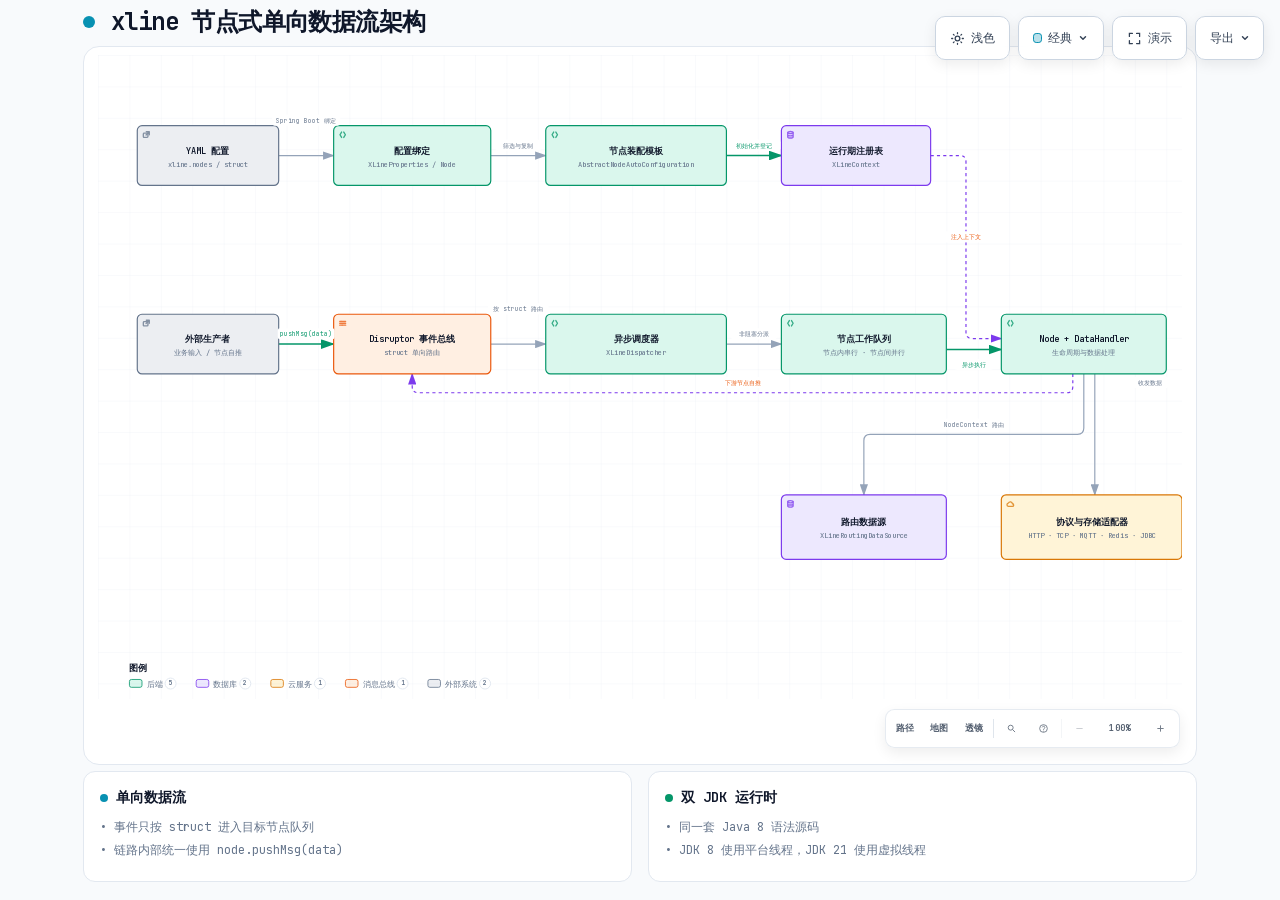
==== commit 613acb10: "剔除模版引擎 保持轻量化设计" ====
--- a/doc/xline-architecture.html
+++ b/doc/xline-architecture.html
@@ -3,9 +3,8 @@
 <head>
   <meta charset="UTF-8">
   <meta name="viewport" content="width=device-width, initial-scale=1.0">
-  <meta name="generator" content="archify 3.2.0">
-  <meta name="archify-reader-contract" content="declared-wide-v1">
-  <title>xline 架构总览</title>
+  <meta name="generator" content="archify 2.17.0-dev.1">
+  <title>xline 节点式单向数据流架构</title>
   <script>
     // Resolve the theme before first paint so light-preference users don't
     // see a dark flash. The toolbar script below re-applies with UI state.
@@ -174,7 +173,6 @@
     [data-theme="dark"] {
       --bg: #020617;
       --grid: #1e293b;
-      --canvas-dot: rgba(148, 163, 184, 0.16);
       --text: #ffffff;
       --text-muted: #94a3b8;
       --text-dim: #475569;
@@ -186,7 +184,7 @@
       --lane-fill: rgba(15, 23, 42, 0.22);
       --lane-stroke: #334155;
 
-      --arrow: #94a3b8;
+      --arrow: #64748b;
       --arrow-emphasis: #34d399;
 
       /* Opaque mask color used behind semi-transparent component fills
@@ -216,38 +214,37 @@
     }
 
     [data-theme="light"] {
-      --bg: #f4f5f7;
-      --grid: #e9edf2;
-      --canvas-dot: #e2e7ec;
-      --text: #111827;
-      --text-muted: #5b6474;
-      --text-dim: #9aa3b2;
-      --text-faint: #6b7280;
+      --bg: #f8fafc;
+      --grid: #e2e8f0;
+      --text: #0f172a;
+      --text-muted: #64748b;
+      --text-dim: #94a3b8;
+      --text-faint: #64748b;
 
       --panel: #ffffff;
-      --panel-border: #e5e7eb;
+      --panel-border: #e2e8f0;
       --lane-fill: rgba(248, 250, 252, 0.65);
       --lane-stroke: #cbd5e1;
 
-      --arrow: #64748b;
+      --arrow: #94a3b8;
       --arrow-emphasis: #059669;
 
       --mask: #ffffff;
 
-      --frontend-fill: rgba(34, 211, 238, 0.15);
-      --frontend-stroke: #0891b2;
-      --backend-fill: rgba(52, 211, 153, 0.18);
-      --backend-stroke: #059669;
-      --database-fill: rgba(167, 139, 250, 0.2);
-      --database-stroke: #7c3aed;
-      --cloud-fill: rgba(251, 191, 36, 0.18);
-      --cloud-stroke: #d97706;
-      --security-fill: rgba(251, 113, 133, 0.15);
-      --security-stroke: #e11d48;
-      --messagebus-fill: rgba(251, 146, 60, 0.15);
-      --messagebus-stroke: #ea580c;
-      --external-fill: rgba(148, 163, 184, 0.18);
-      --external-stroke: #64748b;
+      --frontend-fill:    rgba(34, 211, 238, 0.15);
+      --frontend-stroke:  #0891b2;
+      --backend-fill:     rgba(52, 211, 153, 0.18);
+      --backend-stroke:   #059669;
+      --database-fill:    rgba(167, 139, 250, 0.2);
+      --database-stroke:  #7c3aed;
+      --cloud-fill:       rgba(251, 191, 36, 0.18);
+      --cloud-stroke:     #d97706;
+      --security-fill:    rgba(251, 113, 133, 0.15);
+      --security-stroke:  #e11d48;
+      --messagebus-fill:  rgba(251, 146, 60, 0.15);
+      --messagebus-stroke:#ea580c;
+      --external-fill:    rgba(148, 163, 184, 0.18);
+      --external-stroke:  #64748b;
 
       --toolbar-bg:       rgba(255, 255, 255, 0.92);
       --toolbar-border:   #cbd5e1;
@@ -480,15 +477,12 @@
     * { margin: 0; padding: 0; box-sizing: border-box; }
 
     body {
-      --archify-page-top: 2rem;
-      font-family: -apple-system, BlinkMacSystemFont, 'Segoe UI', 'PingFang SC', 'Hiragino Sans GB', 'Microsoft YaHei', 'Noto Sans CJK SC', 'Noto Sans', Roboto, 'Helvetica Neue', Arial, sans-serif;
-      -webkit-font-smoothing: antialiased;
+      font-family: 'JetBrains Mono', ui-monospace, SFMono-Regular, Menlo, Consolas, 'DejaVu Sans Mono', 'Liberation Mono', 'Noto Sans Mono CJK SC', 'PingFang SC', 'Hiragino Sans GB', 'Microsoft YaHei', monospace;
       background: var(--bg);
       min-height: 100vh;
-      padding: var(--archify-page-top) 2rem 2rem;
+      padding: 2rem;
       color: var(--text);
-      /* Theme surfaces change together; animating the page background leaves it
-         visibly out of sync with the SVG and panel for the first 200ms. */
+      transition: background 0.2s ease, color 0.2s ease;
     }
 
     html[data-preset="signal-flow"] body {
@@ -536,7 +530,7 @@
     html[data-embed="true"] .semantic-lens,
     html[data-embed="true"] .diagram-guide,
     html[data-embed="true"] .node-finder,
-    html[data-embed="true"] .node-outline { display: none !important; }
+    html[data-embed="true"] .guided-views { display: none !important; }
     html[data-embed="true"] .container { max-width: none; }
     html[data-embed="true"] .diagram-container {
       padding: 0.5rem;
@@ -546,11 +540,142 @@
     }
     html[data-embed="true"] .diagram-container svg { min-width: 0; }
 
+    /* Share Chapter Cue lives in the HTML viewer layer, not inside the SVG.
+       It gives one-shot embeds a title, authored note, truthful stop order,
+       and lifecycle state while canonical diagram geometry stays untouched. */
+    .share-chapter-cue { display: none; }
+    html[data-embed="true"][data-share-playback="true"] .share-chapter-cue:not([hidden]),
+    html[data-embed="true"][data-share-moment="true"] .share-chapter-cue:not([hidden]) {
+      position: absolute;
+      z-index: 18;
+      top: 0.85rem;
+      left: 50%;
+      display: grid;
+      grid-template-columns: auto minmax(9rem, 13.5rem) minmax(0, 1fr);
+      align-items: center;
+      gap: 0.45rem 0.85rem;
+      width: min(52rem, calc(100% - 1.5rem));
+      min-height: 3.35rem;
+      padding: 0.55rem 0.75rem 0.65rem;
+      overflow: hidden;
+      border: 1px solid color-mix(in srgb, var(--frontend-stroke) 42%, var(--toolbar-border));
+      border-radius: 0.75rem;
+      background:
+        linear-gradient(115deg, color-mix(in srgb, var(--frontend-fill) 52%, transparent), transparent 45%),
+        color-mix(in srgb, var(--toolbar-menu-bg) 92%, transparent);
+      color: var(--toolbar-text);
+      box-shadow: 0 14px 42px rgba(0, 0, 0, 0.3), inset 0 1px 0 rgba(255, 255, 255, 0.045);
+      backdrop-filter: blur(16px);
+      pointer-events: none;
+      animation: archify-share-cue-enter 280ms cubic-bezier(0.22, 1, 0.36, 1) both;
+    }
+    html[data-preset="blueprint"] .share-chapter-cue {
+      border-radius: 0.2rem;
+      background:
+        linear-gradient(90deg, color-mix(in srgb, var(--frontend-fill) 46%, transparent), transparent 36%),
+        var(--toolbar-menu-bg);
+      box-shadow: 0 10px 28px rgba(0, 0, 0, 0.2);
+      backdrop-filter: none;
+    }
+    html[data-preset="editorial"] .share-chapter-cue {
+      border-color: var(--panel-border);
+      background:
+        linear-gradient(90deg, color-mix(in srgb, var(--security-fill) 58%, transparent), transparent 42%),
+        var(--toolbar-menu-bg);
+      box-shadow: 0 10px 30px color-mix(in srgb, #000 18%, transparent);
+      backdrop-filter: none;
+    }
+    html[data-preset="editorial"] .share-chapter-state { color: var(--arrow-emphasis); }
+    html[data-preset="editorial"] .share-chapter-state::before {
+      border-radius: 0;
+      box-shadow: none;
+      transform: rotate(45deg) scale(0.8);
+    }
+    .share-chapter-index {
+      display: grid;
+      gap: 0.12rem;
+      min-width: 5rem;
+      padding-right: 0.75rem;
+      border-right: 1px solid var(--toolbar-border);
+    }
+    .share-chapter-state {
+      display: inline-flex;
+      align-items: center;
+      gap: 0.36rem;
+      color: var(--frontend-stroke);
+      font-size: 0.5rem;
+      font-weight: 800;
+      letter-spacing: 0.14em;
+      text-transform: uppercase;
+    }
+    .share-chapter-state::before {
+      width: 0.38rem;
+      height: 0.38rem;
+      border-radius: 50%;
+      background: currentColor;
+      box-shadow: 0 0 10px currentColor;
+      content: '';
+    }
+    .share-chapter-cue[data-state="playing"] .share-chapter-state::before {
+      animation: archify-share-cue-pulse 1.15s ease-in-out infinite;
+    }
+    .share-chapter-count {
+      color: var(--text-faint);
+      font-size: 0.5rem;
+      font-weight: 700;
+      letter-spacing: 0.08em;
+      text-transform: uppercase;
+    }
+    .share-chapter-copy { min-width: 0; }
+    .share-chapter-copy strong,
+    .share-chapter-copy small,
+    .share-chapter-route {
+      display: block;
+      overflow: hidden;
+      text-overflow: ellipsis;
+      white-space: nowrap;
+    }
+    .share-chapter-copy strong {
+      color: var(--toolbar-text);
+      font-size: 0.6875rem;
+      line-height: 1.35;
+    }
+    .share-chapter-copy small {
+      margin-top: 0.08rem;
+      color: var(--text-muted);
+      font-size: 0.5rem;
+      line-height: 1.35;
+    }
+    .share-chapter-route {
+      color: color-mix(in srgb, var(--frontend-stroke) 76%, var(--text-muted));
+      font-size: 0.5625rem;
+      font-weight: 650;
+      letter-spacing: 0.015em;
+      text-align: right;
+    }
+    .share-chapter-progress {
+      position: absolute;
+      right: 0;
+      bottom: 0;
+      left: 0;
+      height: 2px;
+      overflow: hidden;
+      background: color-mix(in srgb, var(--toolbar-border) 72%, transparent);
+    }
+    .share-chapter-progress span {
+      display: block;
+      width: 100%;
+      height: 100%;
+      background: linear-gradient(90deg, var(--frontend-stroke), var(--database-stroke));
+      box-shadow: 0 0 12px var(--frontend-stroke);
+      transform: scaleX(0);
+      transform-origin: left center;
+    }
+
     /* Presentation Stage is a viewer-only layer: it gives the live diagram
        the viewport while keeping guided views, theme, focus, and exports real.
        Embed mode wins when both query parameters are present. */
     html[data-present="true"]:not([data-embed="true"]) body {
-      --archify-page-top: 1rem;
       height: 100dvh;
       min-height: 0;
       padding: 1rem;
@@ -576,7 +701,10 @@
       text-overflow: ellipsis;
       white-space: nowrap;
     }
-
+    html[data-present="true"]:not([data-embed="true"]) .guided-views {
+      flex: none;
+      margin-bottom: 0;
+    }
     html[data-present="true"]:not([data-embed="true"]) .diagram-container {
       display: flex;
       flex: 1 1 auto;
@@ -599,34 +727,14 @@
       color: var(--frontend-stroke);
     }
 
-    /* The reader owns only the outer scale. Compact automatic sequences fit at
-       their authored text size or larger. Long sequences and waterfall rows
-       favor reading width and page scroll; other diagrams keep height fitting.
-       Small automatic canvases retain a modest scale inside a usable shell.
-       Every strategy preserves the authored SVG/viewBox and semantic geometry. */
+    /* The reader owns only the outer scale. Wide diagrams keep one authored
+       SVG/viewBox while the runtime chooses a desktop width from the actual
+       vertical budget. This avoids device-specific files and breakpoint
+       jumps between a laptop and a tall monitor. */
     .container {
       width: 100%;
       max-width: var(--archify-reader-width, 1440px);
       margin: 0 auto;
-    }
-    html[data-reader-area="true"] .diagram-container {
-      min-height: var(--archify-diagram-min-height);
-      display: flex;
-      align-items: center;
-    }
-    html[data-reader-area="true"] .diagram-container > svg { flex-shrink: 0; }
-    /* The original SVG legend can use the outer corner while the capped or fitted
-       diagram stays centered. The container still clips all outer paint. */
-    .diagram-container:has([data-reader-legend-corner]) > svg { overflow: visible; }
-    .diagram-container [data-reader-legend-corner] {
-      transform-origin: 0 0;
-      transform-box: view-box;
-      transform: var(--archify-reader-legend-transform);
-    }
-    html[data-reader-narrow="true"]:not([data-present="true"]) .diagram-container > svg {
-      min-width: 0;
-      max-width: var(--archify-diagram-max-width);
-      margin-inline: auto;
     }
     @media (min-width: 768px) and (max-height: 920px) {
       .header { margin-bottom: 1rem; }
@@ -644,18 +752,15 @@
     .header-row {
       display: flex;
       align-items: center;
-      gap: 0.75rem;
-      min-height: 2.75rem;
-      margin-bottom: 0.25rem;
+      gap: 1rem;
+      margin-bottom: 0.5rem;
     }
 
     .pulse-dot {
-      flex: none;
-      width: 10px;
-      height: 10px;
+      width: 12px;
+      height: 12px;
       background: var(--frontend-stroke);
       border-radius: 50%;
-      box-shadow: 0 0 0 4px color-mix(in srgb, var(--frontend-stroke) 16%, transparent);
       animation: none;
     }
 
@@ -668,22 +773,19 @@
 
     h1 {
       font-size: 1.5rem;
-      font-weight: 650;
-      line-height: 1.25;
-      letter-spacing: -0.015em;
+      font-weight: 700;
+      letter-spacing: -0.025em;
     }
 
     .subtitle {
       color: var(--text-muted);
       font-size: 0.875rem;
-      line-height: 1.55;
-      margin-left: 1.375rem;
+      margin-left: 1.75rem;
     }
 
     html[data-preset="signal-flow"] .header-row::after {
       content: attr(data-preset-badge-signal-flow);
-      flex: none;
-      margin-left: 0.25rem;
+      margin-left: auto;
       color: var(--frontend-stroke);
       border: 1px solid var(--frontend-stroke);
       border-radius: 999px;
@@ -707,8 +809,7 @@
     }
     html[data-preset="blueprint"] .header-row::after {
       content: attr(data-preset-badge-blueprint);
-      flex: none;
-      margin-left: 0.25rem;
+      margin-left: auto;
       padding: 0.28rem 0.55rem;
       border-top: 1px solid var(--frontend-stroke);
       border-bottom: 1px solid var(--frontend-stroke);
@@ -737,8 +838,7 @@
     }
     html[data-preset="editorial"] .header-row::after {
       content: attr(data-preset-badge-editorial);
-      flex: none;
-      margin-left: 0.25rem;
+      margin-left: auto;
       padding: 0.32rem 0 0.24rem;
       border-bottom: 2px solid var(--arrow-emphasis);
       color: var(--arrow-emphasis);
@@ -755,7 +855,6 @@
       background: var(--panel);
       border-radius: 1rem;
       border: 1px solid var(--panel-border);
-      box-shadow: 0 1px 2px rgba(15, 23, 42, 0.04), 0 16px 40px -20px rgba(15, 23, 42, 0.18);
       padding: 1.5rem;
       padding-bottom: calc(1.5rem + var(--archify-nav-reserve));
       overflow: hidden;
@@ -826,7 +925,7 @@
       pointer-events: none;
     }
     html[data-embed="true"][data-preset="editorial"] .diagram-container::after { display: none; }
-    html[data-motion-capable="true"][data-preset="signal-flow"][data-ambient-entry="running"] .diagram-container::before {
+    html[data-motion-capable="true"][data-preset="signal-flow"][data-ambient-motion="running"] .diagram-container::before {
       content: "";
       position: absolute;
       inset: 0;
@@ -841,9 +940,6 @@
        its authored base instead of freezing mid-cycle. Static artifacts never
        start a decorative pulse or scan. */
     html:not([data-motion-capable="true"]) svg[data-animation="trace"] [data-animate] {
-      animation: none !important;
-    }
-    html:not([data-motion-capable="true"]) svg[data-animation="trace"] [data-graph-role="automatic-crossover"]:has(> [data-animate="edge"]) > [data-graph-role="automatic-crossover-underlay"] {
       animation: none !important;
     }
     html[data-motion="still"] .pulse-dot,
@@ -858,12 +954,7 @@
     html[data-share-playback="true"] .diagram-container::before,
     html[data-document-hidden="true"] .pulse-dot,
     html[data-document-hidden="true"] .diagram-container::before,
-    html[data-document-hidden="true"] svg[data-animation="trace"] [data-animate],
-    html[data-motion="still"] svg[data-animation="trace"] [data-graph-role="automatic-crossover"]:has(> [data-animate="edge"]) > [data-graph-role="automatic-crossover-underlay"],
-    html[data-motion-owner] svg[data-animation="trace"] [data-graph-role="automatic-crossover"]:has(> [data-animate="edge"]) > [data-graph-role="automatic-crossover-underlay"],
-    html[data-embed="true"] svg[data-animation="trace"] [data-graph-role="automatic-crossover"]:has(> [data-animate="edge"]) > [data-graph-role="automatic-crossover-underlay"],
-    html[data-share-playback="true"] svg[data-animation="trace"] [data-graph-role="automatic-crossover"]:has(> [data-animate="edge"]) > [data-graph-role="automatic-crossover-underlay"],
-    html[data-document-hidden="true"] svg[data-animation="trace"] [data-graph-role="automatic-crossover"]:has(> [data-animate="edge"]) > [data-graph-role="automatic-crossover-underlay"] {
+    html[data-document-hidden="true"] svg[data-animation="trace"] [data-animate] {
       animation: none !important;
     }
     html[data-motion="still"] .diagram-container::before,
@@ -872,21 +963,43 @@
     html[data-share-playback="true"] .diagram-container::before {
       opacity: 0;
     }
+    html[data-motion="still"] .guided-view-progress span,
+    html[data-motion="still"] .guided-story-caption,
+    html[data-motion="still"] .story-trail-flow,
     html[data-motion="still"] .intent-trace-flow,
     html[data-motion="still"] .route-probe-flow,
     html[data-motion="still"] .route-journey-flow,
     html[data-motion="still"] .semantic-lens-flow,
     html[data-motion="still"] .diagram-guide,
+    html[data-motion="still"] [data-story-step],
     html[data-motion="still"] .overview-map-live,
+    html[data-motion="still"] .guided-view-stop,
+    html[data-motion="still"] .share-chapter-cue,
+    html[data-motion="still"] .share-chapter-state::before,
+    html[data-motion="still"] .share-chapter-progress span,
+    html[data-document-hidden="true"] .guided-view-progress span,
+    html[data-document-hidden="true"] .story-trail-flow,
     html[data-document-hidden="true"] .intent-trace-flow,
     html[data-document-hidden="true"] .route-probe-flow,
     html[data-document-hidden="true"] .route-journey-flow,
     html[data-document-hidden="true"] .semantic-lens-flow,
     html[data-document-hidden="true"] .diagram-guide,
-    html[data-document-hidden="true"] .overview-map-live {
+    html[data-document-hidden="true"] [data-story-step],
+    html[data-document-hidden="true"] .overview-map-live,
+    html[data-document-hidden="true"] .guided-view-stop,
+    html[data-document-hidden="true"] .share-chapter-cue,
+    html[data-document-hidden="true"] .share-chapter-state::before,
+    html[data-document-hidden="true"] .share-chapter-progress span {
       animation: none !important;
     }
-
+    html[data-motion="still"] .guided-view-progress span {
+      transform: scaleX(1) !important;
+    }
+    html[data-motion="still"] svg[data-story-playing="true"] .story-trail-flow {
+      stroke-dasharray: none;
+      stroke-dashoffset: 0;
+      opacity: 0.55;
+    }
     html[data-motion="still"] .intent-trace-flow,
     html[data-motion="still"] .route-probe-flow {
       stroke-dasharray: none;
@@ -895,8 +1008,12 @@
     }
     html[data-motion="still"] .route-journey-overlay,
     html[data-document-hidden="true"] .route-journey-overlay { display: none !important; }
-    html[data-motion="still"] .relationship-pulse-overlay { display: none !important; }
-
+    html[data-motion="still"] .relationship-pulse-overlay,
+    html[data-motion="still"] .story-carrier-overlay,
+    html[data-document-hidden="true"] .story-carrier-overlay { display: none !important; }
+    html[data-motion="still"] .chapter-handoff-overlay { display: none !important; }
+    html[data-motion="still"] .chapter-handoff-anchor { animation: none !important; }
+    html[data-motion="still"] .guided-view-chapter,
     html[data-motion="still"] svg [data-node-id],
     html[data-motion="still"] svg [data-edge-from],
     html[data-motion="still"] svg [data-detail],
@@ -907,7 +1024,6 @@
     }
 
     svg {
-      font-family: 'JetBrains Mono', ui-monospace, SFMono-Regular, Menlo, Consolas, 'DejaVu Sans Mono', 'Liberation Mono', 'Noto Sans Mono CJK SC', 'PingFang SC', 'Hiragino Sans GB', 'Microsoft YaHei', monospace;
       width: 100%;
       min-width: min(900px, 100%);
       display: block;
@@ -928,23 +1044,23 @@
       right: 1rem;
       bottom: 1rem;
       z-index: 12;
-      translate: 0 calc(-1 * var(--archify-dock-lift, 0px));
       display: inline-flex;
       align-items: center;
       max-width: calc(100% - 2rem);
-      padding: 0.25rem;
-      gap: 0.0625rem;
+      padding: 0.15rem;
+      gap: 0;
       overflow-x: auto;
-      border: 1px solid color-mix(in srgb, var(--panel-border) 80%, transparent);
-      border-radius: 0.75rem;
-      background: color-mix(in srgb, var(--panel) 84%, transparent);
-      box-shadow: 0 1px 2px rgba(15, 23, 42, 0.05), 0 10px 28px -14px rgba(15, 23, 42, 0.28);
-      backdrop-filter: blur(14px) saturate(1.2);
+      border: 1px solid color-mix(in srgb, var(--toolbar-border) 48%, transparent);
+      border-radius: 0.58rem;
+      background: color-mix(in srgb, var(--toolbar-bg) 82%, transparent);
+      box-shadow: 0 5px 14px rgba(0, 0, 0, 0.07);
+      backdrop-filter: blur(10px);
       scrollbar-width: none;
     }
     .diagram-nav::-webkit-scrollbar { display: none; }
     .diagram-nav button,
-    .focus-chip button {
+    .focus-chip button,
+    .guided-views button {
       border: 0;
       background: transparent;
       color: var(--toolbar-text);
@@ -954,62 +1070,56 @@
     .diagram-nav button {
       min-width: 2rem;
       height: 2rem;
-      padding: 0 0.4rem;
-      border-radius: 0.5rem;
-      color: var(--text-muted);
-      font-size: 0.75rem;
-      font-weight: 500;
-      letter-spacing: 0;
+      padding: 0 0.35rem;
+      border-radius: 0.35rem;
+      color: color-mix(in srgb, var(--toolbar-text) 68%, transparent);
+      font-size: 0.56rem;
+      font-weight: 600;
+      letter-spacing: 0.02em;
       transition: background 0.15s, color 0.15s;
-    }
-    .diagram-nav button:hover,
-    .diagram-nav button:focus-visible {
-      color: var(--text);
-      background: color-mix(in srgb, var(--text) 6%, transparent);
     }
     .diagram-nav button:hover,
     .diagram-nav button:focus-visible,
     .focus-chip button:hover,
-    .focus-chip button:focus-visible { background: var(--toolbar-hover); }
+    .focus-chip button:focus-visible,
+    .guided-views button:hover,
+    .guided-views button:focus-visible { background: var(--toolbar-hover); }
     .diagram-nav button:focus-visible,
-    .focus-chip button:focus-visible {
+    .focus-chip button:focus-visible,
+    .guided-views button:focus-visible {
       outline: 2px solid var(--frontend-stroke);
       outline-offset: 1px;
     }
     .diagram-nav button:disabled { opacity: 0.38; cursor: default; }
-    /* The Guide stays on the ? shortcut; Map only earns dock space once the
-       reader has zoomed past the full diagram (or opened it from the keyboard). */
-    .diagram-nav button[hidden] { display: none; }
-    .diagram-container:not(.is-pannable) #btn-overview-map:not([data-radar-requested]):not(:focus) { display: none; }
     .diagram-nav button:disabled:hover { background: transparent; }
     .diagram-nav #btn-route-probe,
     .diagram-nav #btn-overview-map,
     .diagram-nav #btn-semantic-lens {
       min-width: auto;
-      padding-inline: 0.6rem;
-      color: var(--text-muted);
-      font-weight: 500;
+      padding-inline: 0.5rem;
+      color: color-mix(in srgb, var(--toolbar-text) 86%, transparent);
+      font-weight: 650;
     }
     .diagram-nav #btn-node-finder,
     .diagram-nav [data-view="out"] {
       position: relative;
-      margin-left: 0.375rem;
+      margin-left: 0.25rem;
     }
     .diagram-nav #btn-node-finder::before,
     .diagram-nav [data-view="out"]::before {
       position: absolute;
-      top: 0.55rem;
-      bottom: 0.55rem;
-      left: -0.19rem;
+      top: 0.4rem;
+      bottom: 0.4rem;
+      left: -0.13rem;
       width: 1px;
-      background: color-mix(in srgb, var(--panel-border) 90%, transparent);
+      background: color-mix(in srgb, var(--toolbar-border) 62%, transparent);
       content: "";
       pointer-events: none;
     }
     .diagram-nav-icon {
       display: block;
-      width: 0.95rem;
-      height: 0.95rem;
+      width: 0.72rem;
+      height: 0.72rem;
       margin: auto;
       background: currentColor;
       -webkit-mask-position: center;
@@ -1054,68 +1164,11 @@
       letter-spacing: 0.07em;
     }
     .diagram-nav-percent {
-      color: var(--text-muted);
-      font-size: 0.75rem;
-      font-weight: 500;
-      font-variant-numeric: tabular-nums;
+      color: color-mix(in srgb, var(--toolbar-text) 84%, transparent);
+      font-size: 0.55rem;
+      font-weight: 650;
       line-height: 1;
     }
-    /* Mode buttons carry a small glyph so the dock reads as one icon language. */
-    .diagram-nav #btn-route-probe,
-    .diagram-nav #btn-overview-map,
-    .diagram-nav #btn-semantic-lens {
-      display: inline-flex;
-      align-items: center;
-      gap: 0.375rem;
-      padding-inline: 0.55rem 0.65rem;
-    }
-    .diagram-nav #btn-route-probe::before,
-    .diagram-nav #btn-overview-map::before,
-    .diagram-nav #btn-semantic-lens::before {
-      flex: none;
-      width: 0.95rem;
-      height: 0.95rem;
-      background: currentColor;
-      content: "";
-      opacity: 0.85;
-      -webkit-mask: var(--nav-glyph) center / contain no-repeat;
-      mask: var(--nav-glyph) center / contain no-repeat;
-    }
-    .diagram-nav #btn-route-probe { --nav-glyph: url("data:image/svg+xml,%3Csvg xmlns='http://www.w3.org/2000/svg' viewBox='0 0 20 20'%3E%3Cg fill='none' stroke='black' stroke-width='1.7' stroke-linecap='round'%3E%3Ccircle cx='4.8' cy='14.8' r='2.2'/%3E%3Ccircle cx='15.2' cy='5.2' r='2.2'/%3E%3Cpath d='M6.9 13.9c3.8-1.4 2.6-6.3 6.2-7.8'/%3E%3C/g%3E%3C/svg%3E"); }
-    .diagram-nav #btn-overview-map { --nav-glyph: url("data:image/svg+xml,%3Csvg xmlns='http://www.w3.org/2000/svg' viewBox='0 0 20 20'%3E%3Cg fill='none' stroke='black' stroke-width='1.7' stroke-linejoin='round'%3E%3Cpath d='M2.8 5.4 7.4 3.5l5.2 2 4.6-1.9v11l-4.6 1.9-5.2-2-4.6 1.9z'/%3E%3Cpath d='M7.4 3.5v11M12.6 5.5v11'/%3E%3C/g%3E%3C/svg%3E"); }
-    .diagram-nav #btn-semantic-lens { --nav-glyph: url("data:image/svg+xml,%3Csvg xmlns='http://www.w3.org/2000/svg' viewBox='0 0 20 20'%3E%3Cg fill='none' stroke='black' stroke-width='1.7'%3E%3Ccircle cx='10' cy='10' r='6.8'/%3E%3Ccircle cx='10' cy='10' r='2.6'/%3E%3C/g%3E%3C/svg%3E"); }
-    /* Zoom out / level / zoom in join into one stepper well. */
-    .diagram-nav [data-view="out"],
-    .diagram-nav [data-view="reset"],
-    .diagram-nav [data-view="in"] {
-      position: relative;
-      border-radius: 0;
-      background: color-mix(in srgb, var(--panel-border) 38%, transparent);
-    }
-    .diagram-nav [data-view="out"] { margin-left: 0.375rem; border-radius: 0.5rem 0 0 0.5rem; }
-    .diagram-nav [data-view="out"]::before { display: none; }
-    .diagram-nav [data-view="reset"],
-    .diagram-nav [data-view="in"] { margin-left: -0.0625rem; }
-    .diagram-nav [data-view="in"] { border-radius: 0 0.5rem 0.5rem 0; }
-    .diagram-nav [data-view="reset"]::after,
-    .diagram-nav [data-view="in"]::after {
-      position: absolute;
-      top: 0.55rem;
-      bottom: 0.55rem;
-      left: 0;
-      width: 1px;
-      background: color-mix(in srgb, var(--panel-border) 75%, transparent);
-      content: "";
-      pointer-events: none;
-    }
-    .diagram-nav [data-view="out"]:hover,
-    .diagram-nav [data-view="reset"]:hover,
-    .diagram-nav [data-view="in"]:hover { background: color-mix(in srgb, var(--panel-border) 60%, transparent); }
-    .diagram-nav [data-view="out"]:disabled,
-    .diagram-nav [data-view="in"]:disabled { opacity: 1; color: color-mix(in srgb, var(--text-muted) 40%, transparent); }
-    .diagram-nav [data-view="out"]:disabled:hover,
-    .diagram-nav [data-view="in"]:disabled:hover { background: color-mix(in srgb, var(--panel-border) 38%, transparent); }
-    .diagram-nav [data-view="reset"] { min-width: 3.25rem; }
     .diagram-container[data-camera-indicator="true"] .diagram-nav-detail,
     .diagram-container[data-camera-indicator="true"] .diagram-nav-percent { color: var(--frontend-stroke); }
     .diagram-nav #btn-diagram-guide[aria-expanded="true"] {
@@ -1339,7 +1392,7 @@
     }
     .diagram-nav #btn-overview-map[aria-expanded="true"] {
       color: var(--frontend-stroke);
-      background: color-mix(in srgb, var(--frontend-stroke) 11%, transparent);
+      background: var(--toolbar-hover);
     }
     .overview-map-feedback {
       position: absolute;
@@ -1361,12 +1414,12 @@
     .focus-chip[data-radar-yielded="true"] { display: none !important; }
     .diagram-nav #btn-route-probe[aria-pressed="true"] {
       color: var(--backend-stroke);
-      background: color-mix(in srgb, var(--backend-stroke) 11%, transparent);
+      background: var(--toolbar-hover);
     }
     .diagram-nav #btn-semantic-lens[aria-expanded="true"],
     .diagram-nav #btn-semantic-lens[aria-pressed="true"] {
       color: var(--database-stroke);
-      background: color-mix(in srgb, var(--database-stroke) 11%, transparent);
+      background: var(--toolbar-hover);
     }
 
     /* Semantic Lens turns the compiled node-kind palette into an analytical
@@ -1563,13 +1616,9 @@
       color: var(--toolbar-text);
       box-shadow: 0 18px 48px rgba(0, 0, 0, 0.3);
       backdrop-filter: blur(16px);
-      font-size: 0.75rem;
+      font-size: 0.625rem;
     }
     .route-probe[hidden] { display: none; }
-    /* Picking needs one line of guidance, not a wide empty card; the panel
-       widens only when there is a traced route to show. */
-    .route-probe:not([data-state="result"]) { width: min(22rem, calc(100% - 2rem)); min-width: 0; }
-    .route-probe-path:has(> .route-probe-placeholder:only-child) { display: none; }
     .route-probe[data-route-dock="top"] {
       top: 1rem;
       bottom: auto;
@@ -1580,25 +1629,25 @@
       grid-template-columns: minmax(0, 1fr) auto;
       align-items: start;
       gap: 0.65rem;
-      padding: 0.625rem 0.75rem 0.5rem;
+      padding: 0.52rem 0.58rem 0.44rem;
       border-bottom: 1px solid color-mix(in srgb, var(--toolbar-border) 80%, transparent);
     }
     .route-probe-copy { min-width: 0; }
     .route-probe-eyebrow {
       display: block;
       color: var(--backend-stroke);
-      font-size: 0.6875rem;
-      font-weight: 600;
-      letter-spacing: 0.02em;
+      font-size: 0.48rem;
+      font-weight: 800;
+      letter-spacing: 0.15em;
+      text-transform: uppercase;
     }
     .route-probe-title {
       display: block;
       margin-top: 0.14rem;
       overflow: hidden;
       color: var(--toolbar-text);
-      font-size: 0.875rem;
-      font-weight: 600;
-      line-height: 1.3;
+      font-size: 0.72rem;
+      line-height: 1.25;
       white-space: nowrap;
       text-overflow: ellipsis;
     }
@@ -1679,15 +1728,16 @@
     }
     .route-probe-placeholder {
       color: var(--text-faint);
-      font-size: 0.75rem;
+      font-size: 0.56rem;
+      letter-spacing: 0.03em;
     }
     .route-probe-status {
       display: block;
       min-height: 1.45rem;
-      padding: 0.5rem 0.75rem 0.625rem;
-      color: var(--text-muted, var(--text-faint));
-      font-size: 0.75rem;
-      line-height: 1.45;
+      padding: 0.08rem 0.58rem 0.44rem;
+      color: var(--text-faint);
+      font-size: 0.52rem;
+      line-height: 1.35;
     }
     .route-journey-controls {
       display: grid;
@@ -1745,39 +1795,13 @@
       font-size: 0.625rem;
     }
     .relationship-lens-head {
-      position: relative;
       display: grid;
       grid-template-columns: minmax(0, 1fr) auto;
       align-items: start;
       gap: 0.75rem;
-      padding: 0.9rem 0.75rem 0.65rem;
+      padding: 0.7rem 0.75rem 0.65rem;
       border-bottom: 1px solid var(--toolbar-border);
       background: linear-gradient(120deg, color-mix(in srgb, var(--frontend-fill) 34%, transparent), transparent 72%);
-    }
-    .relationship-lens-drag-handle {
-      position: absolute;
-      top: 0.12rem;
-      left: 50%;
-      width: 2.5rem;
-      height: 0.78rem;
-      padding: 0 !important;
-      transform: translateX(-50%);
-      color: var(--text-faint) !important;
-      cursor: grab;
-      touch-action: none;
-      user-select: none;
-    }
-    .relationship-lens-drag-handle::before {
-      content: "";
-      display: block;
-      width: 1.25rem;
-      margin: auto;
-      border-top: 2px dotted currentColor;
-      opacity: 0.72;
-    }
-    .focus-chip[data-panel-dragging="true"] .relationship-lens-drag-handle { cursor: grabbing; }
-    @media (hover: none), (pointer: coarse) {
-      .relationship-lens-drag-handle { display: none; }
     }
     .relationship-lens-copy { min-width: 0; }
     .relationship-lens-actions {
@@ -2204,7 +2228,7 @@
     .diagram-guide-action[data-guide-action="route"] { --guide-accent: var(--backend-stroke); }
     .diagram-guide-action[data-guide-action="map"] { --guide-accent: var(--database-stroke); }
     .diagram-guide-action[data-guide-action="lens"] { --guide-accent: var(--messagebus-stroke); }
-
+    .diagram-guide-action[data-guide-action="story"] { --guide-accent: var(--security-stroke); }
     .diagram-guide-action[data-guide-action="present"] {
       --guide-accent: var(--cloud-stroke);
     }
@@ -2288,41 +2312,6 @@
       font-size: 0.5rem;
     }
     .diagram-guide-feedback:empty { display: none; }
-    .diagram-guide-credit {
-      display: flex;
-      align-items: center;
-      justify-content: space-between;
-      gap: 0.6rem;
-      padding: 0.46rem 0.9rem 0.56rem;
-      border-top: 1px solid color-mix(in srgb, var(--toolbar-border) 74%, transparent);
-      color: var(--text-faint);
-      font-size: 0.5rem;
-      letter-spacing: 0.02em;
-      text-decoration: none;
-    }
-    .diagram-guide-credit-link {
-      display: inline-flex;
-      align-items: center;
-      gap: 0.28rem;
-      flex: none;
-      opacity: 0.72;
-      transition: opacity 120ms ease, color 120ms ease;
-    }
-    .diagram-guide-star {
-      width: 0.62rem;
-      height: 0.62rem;
-      background: currentColor;
-      -webkit-mask: url("data:image/svg+xml,%3Csvg xmlns='http://www.w3.org/2000/svg' viewBox='0 0 16 16'%3E%3Cpath d='M8 1.6l1.9 3.9 4.3.6-3.1 3 .7 4.3L8 11.4l-3.8 2 .7-4.3-3.1-3 4.3-.6z' fill='none' stroke='black' stroke-width='1.3' stroke-linejoin='round'/%3E%3C/svg%3E") center / contain no-repeat;
-      mask: url("data:image/svg+xml,%3Csvg xmlns='http://www.w3.org/2000/svg' viewBox='0 0 16 16'%3E%3Cpath d='M8 1.6l1.9 3.9 4.3.6-3.1 3 .7 4.3L8 11.4l-3.8 2 .7-4.3-3.1-3 4.3-.6z' fill='none' stroke='black' stroke-width='1.3' stroke-linejoin='round'/%3E%3C/svg%3E") center / contain no-repeat;
-    }
-    .diagram-guide-credit:hover .diagram-guide-star,
-    .diagram-guide-credit:focus-visible .diagram-guide-star {
-      -webkit-mask-image: url("data:image/svg+xml,%3Csvg xmlns='http://www.w3.org/2000/svg' viewBox='0 0 16 16'%3E%3Cpath d='M8 1.6l1.9 3.9 4.3.6-3.1 3 .7 4.3L8 11.4l-3.8 2 .7-4.3-3.1-3 4.3-.6z' stroke='black' stroke-width='1.3' stroke-linejoin='round'/%3E%3C/svg%3E");
-      mask-image: url("data:image/svg+xml,%3Csvg xmlns='http://www.w3.org/2000/svg' viewBox='0 0 16 16'%3E%3Cpath d='M8 1.6l1.9 3.9 4.3.6-3.1 3 .7 4.3L8 11.4l-3.8 2 .7-4.3-3.1-3 4.3-.6z' stroke='black' stroke-width='1.3' stroke-linejoin='round'/%3E%3C/svg%3E");
-    }
-    .diagram-guide-credit:hover .diagram-guide-credit-link,
-    .diagram-guide-credit:focus-visible .diagram-guide-credit-link { opacity: 1; color: var(--cloud-stroke); }
-    .diagram-guide-credit:focus-visible { outline: 2px solid var(--cloud-stroke); outline-offset: -2px; }
     @keyframes archify-guide-in {
       from { opacity: 0; transform: translateY(-5px) scale(0.985); }
       to { opacity: 1; transform: translateY(0) scale(1); }
@@ -2393,7 +2382,7 @@
       gap: 0.55rem;
       margin: 0 0.55rem 0.55rem;
       padding: 0 0.7rem;
-      min-height: 2.35rem;
+      min-height: 2.6rem;
       border: 1px solid var(--toolbar-border);
       border-radius: 0.55rem;
       background: color-mix(in srgb, var(--panel) 78%, transparent);
@@ -2403,7 +2392,7 @@
     .node-finder-search > span { color: var(--frontend-stroke); font-size: 0.875rem; }
     .node-finder-search:focus-within {
       border-color: var(--frontend-stroke);
-      box-shadow: 0 0 0 2px color-mix(in srgb, var(--frontend-stroke) 14%, transparent);
+      box-shadow: 0 0 0 2px color-mix(in srgb, var(--frontend-stroke) 20%, transparent);
     }
     .node-finder-input {
       appearance: none;
@@ -2441,21 +2430,6 @@
       background: color-mix(in srgb, var(--panel) 54%, transparent);
       scroll-padding-block: 0.25rem;
       scrollbar-width: thin;
-      scrollbar-color: color-mix(in srgb, var(--panel-border) 90%, transparent) transparent;
-    }
-    /* Slim overlay-style thumb instead of the chunky platform default. */
-    .node-finder-results::-webkit-scrollbar { width: 10px; }
-    .node-finder-results::-webkit-scrollbar-track { background: transparent; }
-    .node-finder-results::-webkit-scrollbar-thumb {
-      background: color-mix(in srgb, var(--panel-border) 85%, transparent);
-      border: 3px solid transparent;
-      border-radius: 999px;
-      background-clip: padding-box;
-    }
-    .node-finder-results::-webkit-scrollbar-thumb:hover {
-      background: color-mix(in srgb, var(--text-muted) 65%, transparent);
-      border: 3px solid transparent;
-      background-clip: padding-box;
     }
     html[data-preset="blueprint"] .node-finder-results { border-radius: 0.18rem; }
     .node-finder-result {
@@ -2463,8 +2437,8 @@
       grid-template-columns: minmax(0, 1fr) auto;
       gap: 0.2rem 0.75rem;
       width: 100%;
-      min-height: 3rem;
-      padding: 0.52rem 0.65rem;
+      min-height: 3.25rem;
+      padding: 0.58rem 0.65rem;
       border: 0;
       border-radius: 0;
       background: transparent;
@@ -2505,8 +2479,6 @@
       font-size: 0.625rem;
       font-style: normal;
     }
-    /* A zero count is absence, not information — let it recede. */
-    .node-finder-result em[data-zero] { color: var(--text-faint); }
     .node-finder[data-context^="route-"] .node-finder-result em {
       padding: 0.1rem 0.3rem;
       border: 1px solid color-mix(in srgb, currentColor 52%, transparent);
@@ -2530,9 +2502,481 @@
       font-size: 0.5625rem;
     }
 
+    .guided-views {
+      display: grid;
+      grid-template-columns: 2.75rem minmax(0, 1fr) 2.75rem auto;
+      align-items: stretch;
+      gap: 0.35rem;
+      min-width: 0;
+      margin: 0 0 0.75rem;
+      padding: 0.35rem;
+      border: 1px solid var(--toolbar-border);
+      border-radius: 0.85rem;
+      background: var(--toolbar-bg);
+      background: linear-gradient(120deg, var(--toolbar-bg), color-mix(in srgb, var(--toolbar-bg) 82%, var(--frontend-fill)));
+      box-shadow: 0 12px 36px rgba(0, 0, 0, 0.16);
+      backdrop-filter: blur(12px);
+    }
+    .guided-views[hidden] { display: none; }
+
+    html[data-preset="blueprint"] .guided-views {
+      border-color: var(--panel-border);
+      border-radius: 0.35rem;
+      background:
+        linear-gradient(90deg, color-mix(in srgb, var(--frontend-fill) 36%, transparent), transparent 24%),
+        var(--toolbar-bg);
+      box-shadow: 0 12px 28px rgba(0, 0, 0, 0.12);
+    }
+    html[data-preset="blueprint"] .guided-views button { border-radius: 0.2rem; }
+    html[data-preset="blueprint"] .guided-view-progress { border-radius: 0; }
+    html[data-preset="blueprint"] .guided-view-progress span { border-radius: 0; }
+    .guided-views button {
+      min-width: 0;
+      padding: 0.45rem 0.6rem;
+      border-radius: 0.55rem;
+      font-size: 0.75rem;
+    }
+    .guided-views > #guided-view-prev,
+    .guided-views > #guided-view-next { min-width: 2.75rem; min-height: 2.75rem; }
+    .guided-views button:disabled { opacity: 0.3; cursor: default; }
+    .guided-view-copy {
+      min-width: 0;
+      padding: 0.2rem 0.5rem;
+      border-left: 1px solid var(--toolbar-border);
+      overflow: hidden;
+    }
+    .guided-view-meta {
+      display: flex;
+      align-items: center;
+      gap: 0.5rem;
+      min-height: 1rem;
+      margin-bottom: 0.12rem;
+      color: var(--frontend-stroke);
+      font-size: 0.5625rem;
+      font-weight: 700;
+      letter-spacing: 0.12em;
+      text-transform: uppercase;
+    }
+    .guided-view-handoff {
+      box-sizing: border-box;
+      height: 1rem;
+      min-width: 0;
+      max-width: 15rem;
+      overflow: hidden;
+      padding: 0 0.38rem;
+      border: 1px solid color-mix(in srgb, var(--frontend-stroke) 46%, transparent);
+      border-radius: 999px;
+      color: var(--toolbar-text);
+      background: color-mix(in srgb, var(--frontend-fill) 44%, transparent);
+      font-size: 0.5rem;
+      line-height: calc(1rem - 2px);
+      letter-spacing: 0.06em;
+      text-overflow: ellipsis;
+      white-space: nowrap;
+    }
+    .guided-view-handoff[hidden] { display: none; }
+    html[data-preset="blueprint"] .guided-view-handoff { border-radius: 0.15rem; }
+    .chapter-handoff-overlay { pointer-events: none; }
+    .chapter-handoff-anchor {
+      fill: color-mix(in srgb, var(--frontend-fill) 10%, transparent);
+      stroke: var(--frontend-stroke);
+      stroke-width: 2;
+      stroke-dasharray: 4 4;
+      vector-effect: non-scaling-stroke;
+      opacity: 0.96;
+      animation: archify-chapter-anchor 0.42s cubic-bezier(0.22, 1, 0.36, 1) both;
+    }
+    svg[data-chapter-handoff] [data-node-id][data-chapter-role="stay"] { opacity: 1; }
+    svg[data-chapter-handoff] [data-node-id][data-chapter-role="enter"] { opacity: 0.78; }
+    svg[data-chapter-handoff] [data-node-id][data-chapter-role="leave"] { opacity: 0.26; }
+    @keyframes archify-chapter-anchor {
+      0% { opacity: 0.35; stroke-dashoffset: 8; }
+      45% { opacity: 1; }
+      100% { opacity: 0.72; stroke-dashoffset: 0; }
+    }
+    .guided-view-progress {
+      width: 3.5rem;
+      height: 2px;
+      overflow: hidden;
+      border-radius: 999px;
+      background: var(--toolbar-border);
+    }
+    .guided-view-progress span {
+      display: block;
+      width: 100%;
+      height: 100%;
+      border-radius: inherit;
+      background: var(--frontend-stroke);
+      transform: scaleX(0);
+      transform-origin: left center;
+    }
+    .guided-view-copy strong,
+    .guided-view-copy small { display: block; overflow: hidden; text-overflow: ellipsis; white-space: nowrap; }
+    .guided-view-copy strong { color: var(--toolbar-text); font-size: 0.75rem; line-height: 1.35; }
+    .guided-view-copy small { margin-top: 0; color: var(--text-muted); font-size: 0.625rem; line-height: 1.35; }
+    .guided-story-caption {
+      display: grid;
+      grid-template-columns: auto minmax(0, 1fr) auto;
+      gap: 0.12rem 0.55rem;
+      align-items: center;
+      min-width: 0;
+      margin-top: 0.18rem;
+      padding: 0.3rem 0.5rem;
+      overflow: hidden;
+      border: 1px solid color-mix(in srgb, var(--frontend-stroke) 32%, var(--toolbar-border));
+      border-radius: 0.58rem;
+      background: color-mix(in srgb, var(--frontend-fill) 26%, transparent);
+      animation: archify-story-caption-in 140ms cubic-bezier(0.22, 1, 0.36, 1) both;
+    }
+    .guided-story-caption[hidden] { display: none; }
+    .guided-story-caption-index {
+      grid-row: 1 / span 2;
+      align-self: stretch;
+      display: inline-grid;
+      min-width: 3.3rem;
+      place-items: center;
+      padding-right: 0.52rem;
+      border-right: 1px solid color-mix(in srgb, var(--frontend-stroke) 28%, var(--toolbar-border));
+      color: var(--frontend-stroke);
+      font-size: 0.5625rem;
+      font-weight: 800;
+      letter-spacing: 0.08em;
+      text-transform: uppercase;
+    }
+    .guided-story-caption strong,
+    .guided-story-caption small {
+      display: block;
+      min-width: 0;
+      overflow: hidden;
+      text-overflow: ellipsis;
+      white-space: nowrap;
+    }
+    .guided-story-caption strong { color: var(--toolbar-text); font-size: 0.6875rem; line-height: 1.3; }
+    .guided-story-caption small { color: var(--text-muted); font-size: 0.5625rem; line-height: 1.35; }
+    .guided-story-caption-next {
+      grid-column: 3;
+      grid-row: 1 / span 2;
+      display: grid;
+      min-width: 6.4rem;
+      max-width: 9.5rem;
+      align-self: stretch;
+      align-content: center;
+      padding-left: 0.58rem;
+      border-left: 1px solid color-mix(in srgb, var(--frontend-stroke) 22%, var(--toolbar-border));
+    }
+    .guided-story-caption-next[hidden] { display: none; }
+    .guided-story-caption-next small {
+      color: color-mix(in srgb, var(--frontend-stroke) 72%, var(--text-muted));
+      font-weight: 800;
+      letter-spacing: 0.09em;
+      text-transform: uppercase;
+    }
+    .guided-story-caption-next strong { color: var(--text-muted); font-weight: 700; }
+    html[data-preset="blueprint"] .guided-story-caption { border-radius: 0.2rem; }
+    .guided-views[data-story-beat] .guided-view-copy > #guided-view-label,
+    .guided-views[data-story-beat] .guided-view-copy > #guided-view-note { display: none; }
+    @keyframes archify-story-caption-in {
+      from { opacity: 0; transform: translateY(3px); }
+      to { opacity: 1; transform: translateY(0); }
+    }
+    .guided-view-trail {
+      display: flex;
+      align-items: center;
+      gap: 0.28rem;
+      min-width: 0;
+      min-height: 1.7rem;
+      margin-top: 0;
+      padding: 0;
+      overflow-x: auto;
+      color: var(--text-faint);
+      overscroll-behavior-x: contain;
+      touch-action: pan-x;
+      scrollbar-width: none;
+      white-space: nowrap;
+    }
+    .guided-view-trail[hidden] { display: none; }
+    .guided-view-trail::-webkit-scrollbar { display: none; }
+    .guided-view-trail .guided-view-stop {
+      appearance: none;
+      box-sizing: border-box;
+      display: inline-flex;
+      flex: 0 0 auto;
+      align-items: center;
+      gap: 0.28rem;
+      min-height: 1.5rem;
+      padding: 0.1rem 0.3rem 0.1rem 0.18rem;
+      border: 1px solid transparent;
+      border-radius: 999px;
+      background: transparent;
+      color: var(--text-muted);
+      cursor: pointer;
+      font-family: inherit;
+      font-size: 0.5625rem;
+      font-weight: 650;
+      letter-spacing: 0.02em;
+      line-height: 1;
+      transition: background 140ms ease, border-color 140ms ease, color 140ms ease, opacity 140ms ease;
+    }
+    .guided-view-stop:hover {
+      border-color: color-mix(in srgb, var(--frontend-stroke) 36%, transparent);
+      background: color-mix(in srgb, var(--frontend-fill) 34%, transparent);
+    }
+    .guided-view-stop:focus-visible {
+      outline: 2px solid var(--frontend-stroke);
+      outline-offset: 1px;
+    }
+    .guided-view-stop:disabled { cursor: wait; }
+    .guided-view-stop::before {
+      display: inline-grid;
+      width: 1rem;
+      height: 1rem;
+      place-items: center;
+      border: 1px solid color-mix(in srgb, var(--frontend-stroke) 54%, var(--toolbar-border));
+      border-radius: 50%;
+      background: color-mix(in srgb, var(--frontend-fill) 58%, var(--toolbar-bg));
+      color: var(--frontend-stroke);
+      content: attr(data-story-number);
+      font-size: 0.5rem;
+      line-height: 1;
+    }
+    .guided-view-stop + .guided-view-stop::after {
+      order: -1;
+      color: color-mix(in srgb, var(--frontend-stroke) 58%, var(--text-faint));
+      content: '\00b7';
+      font-size: 0.65rem;
+    }
+    .guided-view-stop[data-story-link="forward"]::after { content: '\2192'; }
+    .guided-view-stop[data-story-link="reverse"]::after { content: '\2190'; }
+    .guided-view-stop[data-story-link="multiple"]::after { content: '\21c4'; }
+    .guided-view-stop[data-story-beat-state="pending"] { opacity: 0.38; }
+    .guided-view-stop[data-story-beat-state="next"] {
+      border-style: dashed;
+      border-color: color-mix(in srgb, var(--frontend-stroke) 42%, var(--toolbar-border));
+      color: color-mix(in srgb, var(--toolbar-text) 68%, var(--text-muted));
+      opacity: 0.58;
+    }
+    .guided-view-stop[data-story-beat-state="past"] { color: var(--text-muted); opacity: 0.76; }
+    .guided-view-stop[data-story-beat-state="active"] {
+      border-color: color-mix(in srgb, var(--frontend-stroke) 72%, var(--toolbar-border));
+      background: color-mix(in srgb, var(--frontend-fill) 42%, transparent);
+      color: var(--toolbar-text);
+      font-weight: 800;
+      opacity: 1;
+    }
+    .guided-view-stop[data-story-beat-state="active"]::before {
+      border-color: var(--frontend-stroke);
+      box-shadow: 0 0 10px color-mix(in srgb, var(--frontend-stroke) 54%, transparent);
+    }
+    html[data-preset="blueprint"] .guided-view-stop,
+    html[data-preset="blueprint"] .guided-view-stop::before { border-radius: 0.1rem; }
+    html[data-preset="blueprint"] .guided-view-stop[data-story-beat-state="active"]::before { box-shadow: none; }
+    .guided-view-actions { display: flex; align-items: stretch; gap: 0.2rem; }
+    .guided-view-actions button { white-space: nowrap; }
+    .guided-view-play {
+      display: inline-flex;
+      align-items: center;
+      justify-content: center;
+      gap: 0.38rem;
+      min-width: 6.25rem !important;
+      color: var(--frontend-stroke) !important;
+      font-size: 0.625rem !important;
+    }
+    .guided-view-play[aria-pressed="true"] { background: var(--toolbar-hover); }
+    .guided-view-all { min-width: 3.25rem !important; color: var(--text-muted) !important; font-size: 0.625rem !important; }
+    .guided-view-beat-link {
+      display: inline-flex;
+      align-items: center;
+      justify-content: center;
+      gap: 0.3rem;
+      min-width: 5.4rem !important;
+      min-height: 1.5rem;
+      color: var(--text-muted) !important;
+      font-size: 0.5625rem !important;
+      letter-spacing: 0.025em;
+      transition: background 140ms ease, border-color 140ms ease, color 140ms ease;
+    }
+    .guided-view-beat-link:not(:disabled):hover {
+      border-color: color-mix(in srgb, var(--frontend-stroke) 52%, var(--toolbar-border));
+      color: var(--frontend-stroke) !important;
+    }
+    .guided-view-beat-link[data-copy-state="copied"] {
+      border-color: color-mix(in srgb, var(--backend-stroke) 58%, var(--toolbar-border));
+      background: color-mix(in srgb, var(--backend-fill) 46%, transparent);
+      color: var(--backend-stroke) !important;
+    }
+    .guided-view-index {
+      grid-column: 1 / -1;
+      min-width: 0;
+      padding: 0.28rem 0.12rem 0.08rem;
+      overflow: hidden;
+      border-top: 1px solid color-mix(in srgb, var(--toolbar-border) 72%, transparent);
+    }
+    @media (min-width: 721px) {
+      html[data-present="true"]:not([data-embed="true"]) .guided-views[data-playing="true"] .guided-view-index,
+      html[data-present="true"]:not([data-embed="true"]) .guided-views[data-playing="true"] .guided-view-beat-link,
+      html[data-present="true"]:not([data-embed="true"]) .guided-views[data-playing="true"] .guided-view-all,
+      html[data-present="true"]:not([data-embed="true"]) .guided-views[data-playing="true"] .guided-view-trail,
+      html[data-present="true"]:not([data-embed="true"]) .guided-views[data-playing="true"] .guided-view-copy > #guided-view-label,
+      html[data-present="true"]:not([data-embed="true"]) .guided-views[data-playing="true"] .guided-view-copy > #guided-view-note { display: none; }
+      html[data-present="true"]:not([data-embed="true"]) .guided-views[data-playing="true"] .guided-story-caption { margin-top: 0.08rem; }
+    }
+    .guided-view-chapters {
+      display: flex;
+      gap: 0.28rem;
+      min-width: 0;
+      margin: 0;
+      padding: 0.08rem 0.05rem 0.2rem;
+      overflow-x: auto;
+      list-style: none;
+      scroll-padding-inline: 0.05rem;
+      scroll-snap-type: x proximity;
+      scrollbar-width: none;
+    }
+    .guided-view-chapters::-webkit-scrollbar { display: none; }
+    .guided-view-chapters li {
+      display: flex;
+      flex: 1 1 0;
+      min-width: 9.5rem;
+      scroll-snap-align: center;
+    }
+    .guided-view-chapter {
+      position: relative;
+      display: grid !important;
+      grid-template-columns: 1.55rem minmax(0, 1fr) auto;
+      align-items: center;
+      width: 100%;
+      min-height: 2.75rem;
+      padding: 0.36rem 0.48rem !important;
+      overflow: hidden;
+      border: 1px solid color-mix(in srgb, var(--toolbar-border) 86%, transparent) !important;
+      border-radius: 0.48rem !important;
+      background: color-mix(in srgb, var(--toolbar-bg) 88%, transparent) !important;
+      color: var(--text-muted) !important;
+      text-align: left;
+      transition: background 0.16s ease, border-color 0.16s ease, opacity 0.16s ease;
+    }
+    .guided-view-chapter:hover {
+      border-color: color-mix(in srgb, var(--frontend-stroke) 58%, var(--toolbar-border)) !important;
+      background: color-mix(in srgb, var(--frontend-fill) 42%, var(--toolbar-bg)) !important;
+    }
+    .guided-view-chapter:focus-visible {
+      outline: 2px solid var(--frontend-stroke);
+      outline-offset: 1px;
+    }
+    .guided-view-chapter-index {
+      display: inline-grid;
+      width: 1.32rem;
+      height: 1.32rem;
+      place-items: center;
+      border: 1px solid color-mix(in srgb, var(--frontend-stroke) 48%, var(--toolbar-border));
+      border-radius: 50%;
+      color: var(--frontend-stroke);
+      font-size: 0.5rem;
+      font-weight: 800;
+      letter-spacing: 0.03em;
+    }
+    .guided-view-chapter-title {
+      min-width: 0;
+      overflow: hidden;
+      color: var(--toolbar-text);
+      font-size: 0.625rem;
+      font-weight: 700;
+      line-height: 1.3;
+      text-overflow: ellipsis;
+      white-space: nowrap;
+    }
+    .guided-view-chapter-count {
+      grid-column: 3;
+      grid-row: 1;
+      margin-left: 0.38rem;
+      color: var(--text-faint);
+      font-size: 0.5rem;
+      font-style: normal;
+      font-weight: 650;
+      white-space: nowrap;
+    }
+    .guided-view-chapter-delta {
+      display: inline-flex;
+      grid-column: 3;
+      grid-row: 1;
+      align-items: center;
+      gap: 0.22rem;
+      margin-left: 0.38rem;
+      color: var(--text-faint);
+      font-size: 0.5rem;
+      font-weight: 750;
+      letter-spacing: 0.01em;
+      white-space: nowrap;
+    }
+    .guided-view-chapter-delta[hidden] { display: none; }
+    .guided-view-chapter-delta [data-delta-kind="stay"] { color: var(--text-muted); }
+    .guided-view-chapter-delta [data-delta-kind="enter"] { color: var(--frontend-stroke); }
+    .guided-view-chapter-delta [data-delta-kind="leave"] { color: var(--security-stroke); }
+    .guided-view-chapter[data-preview-active="true"] {
+      border-color: color-mix(in srgb, var(--frontend-stroke) 72%, var(--toolbar-border)) !important;
+      background: color-mix(in srgb, var(--frontend-fill) 54%, var(--toolbar-bg)) !important;
+    }
+    .guided-view-chapter[data-chapter-position="current"] {
+      border: 2px solid var(--frontend-stroke) !important;
+      padding: calc(0.36rem - 1px) calc(0.48rem - 1px) !important;
+      box-shadow: inset 3px 0 0 var(--frontend-stroke);
+      color: var(--toolbar-text) !important;
+    }
+    .guided-view-chapter[data-chapter-position="current"] .guided-view-chapter-index {
+      background: var(--frontend-stroke);
+      color: var(--bg);
+    }
+    .guided-view-chapter[data-chapter-position="before"] {
+      border-style: solid !important;
+      opacity: 0.72;
+    }
+    .guided-view-chapter[data-chapter-position="after"] { border-style: dashed !important; }
+    html[data-preset="signal-flow"] .guided-view-chapter[data-chapter-position="current"] {
+      box-shadow: inset 3px 0 0 var(--frontend-stroke), 0 0 18px color-mix(in srgb, var(--frontend-stroke) 18%, transparent);
+    }
+    html[data-preset="blueprint"] .guided-view-chapter,
+    html[data-preset="blueprint"] .guided-view-chapter-index { border-radius: 0.12rem !important; }
+
+    /* Story Shelf — keep every authored chapter and the Play action visible,
+       but do not spend a second row on unavailable director controls before
+       the reader enters a chapter. Existing data-active-view state expands
+       the full guided surface without a new toggle or stored preference. */
+    .guided-views[data-active-view="all"] {
+      grid-template-columns: minmax(11rem, .72fr) auto minmax(0, 2fr);
+      align-items: center;
+      padding: 0.28rem 0.35rem;
+    }
+    .guided-views[data-active-view="all"] > #guided-view-prev,
+    .guided-views[data-active-view="all"] > #guided-view-next,
+    .guided-views[data-active-view="all"] .guided-view-beat-link,
+    .guided-views[data-active-view="all"] .guided-view-all { display: none; }
+    .guided-views[data-active-view="all"] .guided-view-copy {
+      grid-column: 1;
+      grid-row: 1;
+      padding: 0.1rem 0.55rem;
+    }
+    .guided-views[data-active-view="all"] .guided-view-copy > #guided-view-note { display: none; }
+    .guided-views[data-active-view="all"] .guided-view-actions {
+      display: block;
+      grid-column: 2;
+      grid-row: 1;
+    }
+    .guided-views[data-active-view="all"] .guided-view-play { min-height: 2.75rem; }
+    .guided-views[data-active-view="all"] .guided-view-index {
+      grid-column: 3;
+      grid-row: 1;
+      padding: 0 0.08rem 0 0.42rem;
+      border-top: 0;
+      border-left: 1px solid color-mix(in srgb, var(--toolbar-border) 72%, transparent);
+    }
+    .guided-views[data-active-view="all"] .guided-view-chapters {
+      gap: 0.3rem;
+      padding: 0;
+    }
+
     .cards {
       display: grid;
-      grid-template-columns: repeat(auto-fit, minmax(min(15rem, 100%), 1fr));
+      grid-template-columns: repeat(auto-fit, minmax(280px, 1fr));
       gap: 1rem;
       margin-top: 2rem;
     }
@@ -2541,14 +2985,7 @@
       background: var(--panel);
       border-radius: 0.75rem;
       border: 1px solid var(--panel-border);
-      padding: 1.125rem 1.25rem;
-      /* Card notes are authored prose and may carry an unbreakable run such as a
-         slash-joined pipeline or a long identifier. Without this, that run sets the
-         card's min-content width, spills past its track in every rail placement,
-         and pushes the whole page into horizontal overflow at desktop widths.
-         `anywhere` rather than `break-word` because only `anywhere` shrinks the
-         intrinsic minimum the layout is sized from. */
-      overflow-wrap: anywhere;
+      padding: 1.25rem;
     }
 
     html[data-preset="signal-flow"] .card {
@@ -2574,14 +3011,11 @@
     }
     @media (min-width: 768px) and (max-height: 920px) {
       body { padding-block: 1.25rem; }
-      body { --archify-page-top: 1.25rem; }
       .header { margin-bottom: 0.875rem; }
       .cards { margin-top: 0.75rem; }
       html[data-nav-stage-rail="true"] body { padding-block: 0.375rem; }
-      /* Align the fixed toolbar with the compact title row. Reserve its hit area
-         above the guide without taking extra height from a fitted diagram. */
-      html[data-nav-stage-rail="true"] .toolbar { top: 0.25rem; }
-      html[data-nav-stage-rail="true"] .header { min-height: 2.625rem; margin-bottom: 0.5rem; }
+      html[data-nav-stage-rail="true"] .header { margin-bottom: 0.5rem; }
+      html[data-nav-stage-rail="true"] .guided-views { margin-bottom: 0.375rem; }
       html[data-nav-stage-rail="true"] .diagram-container[data-nav-stage-rail="true"] { padding-top: 0.5rem; }
       html[data-nav-stage-rail="true"] .cards { margin-top: 0.375rem; }
     }
@@ -2618,405 +3052,14 @@
     }
     html[data-preset="editorial"] .card-dot { border-radius: 0; transform: rotate(45deg) scale(0.78); }
 
-    /* Summary rail: the reader measures the viewport and enables it only when the
-       diagram keeps its readable width beside the notes. */
-    .reader-rail { display: contents; }
-    html[data-reader-rail="true"] .container {
-      display: grid;
-      grid-template-columns: minmax(0, 1fr) var(--archify-rail-width);
-      grid-auto-flow: row dense;
-      column-gap: var(--archify-rail-gap);
-      align-items: start;
-    }
-    html[data-reader-rail="true"] .container > .header { grid-column: 1 / -1; }
-    html[data-reader-rail="true"] .container > .diagram-container { grid-column: 1; }
-    /* The rail is at least the diagram's height and may run on to the viewport
-       floor (--archify-rail-max, set by the reader); past that, notes scroll and
-       the index keeps a usable share instead of collapsing to its header. */
-    html[data-reader-rail="true"] .reader-rail {
-      display: flex;
-      flex-direction: column;
-      grid-column: 2;
-      align-self: stretch;
-      min-height: 0;
-      max-height: var(--archify-rail-max, none);
-    }
-    html:is([data-reader-rail="true"], [data-reader-rail="overlay"]) .cards:empty { display: none; }
-    html:is([data-reader-rail="true"], [data-reader-rail="overlay"]) .cards {
-      display: flex;
-      flex: 0 1 auto;
-      flex-direction: column;
-      gap: 0;
-      min-height: 0;
-      margin-top: 0;
-      padding: 0.125rem 0 0;
-      overflow-y: auto;
-      scrollbar-width: none;
-      -webkit-mask-image: linear-gradient(to bottom, #000 calc(100% - 1.25rem), transparent);
-      mask-image: linear-gradient(to bottom, #000 calc(100% - 1.25rem), transparent);
-    }
-    html:is([data-reader-rail="true"], [data-reader-rail="overlay"]) .cards::-webkit-scrollbar { display: none; }
-    html:is([data-reader-rail="true"], [data-reader-rail="overlay"]) .cards .card { flex: none; }
-    html:is([data-reader-rail="true"], [data-reader-rail="overlay"]) .cards .card {
-      padding: 0 0.25rem 1.125rem;
-      border: 0;
-      border-radius: 0;
-      background: transparent;
-      box-shadow: none;
-    }
-    html:is([data-reader-rail="true"], [data-reader-rail="overlay"]) .cards .card + .card {
-      padding-top: 1.125rem;
-      border-top: 1px solid var(--panel-border);
-    }
-    html:is([data-reader-rail="true"], [data-reader-rail="overlay"]) .cards .card::before { display: none; }
-    html:is([data-reader-rail="true"], [data-reader-rail="overlay"]) .card-header { gap: 0.55rem; margin-bottom: 0.45rem; }
-    html:is([data-reader-rail="true"], [data-reader-rail="overlay"]) .cards .card h3 { font-size: 0.875rem; letter-spacing: -0.005em; }
-    html:is([data-reader-rail="true"], [data-reader-rail="overlay"]) .cards .card ul { font-size: 0.8125rem; line-height: 1.6; }
-
-    .node-outline { display: none; }
-    html:is([data-reader-rail="true"], [data-reader-rail="overlay"]) .node-outline:not([hidden]) {
-      display: flex;
-      flex: 1 0 min(13rem, 55%);
-      flex-direction: column;
-      min-height: 0;
-      margin-top: 0.25rem;
-      overflow: hidden;
-      border-top: 1px solid var(--panel-border);
-    }
-    html:is([data-reader-rail="true"], [data-reader-rail="overlay"]) .cards:empty + .node-outline:not([hidden]) { margin-top: 0; border-top: 0; }
-    /* Collapsed: only the reveal control remains, so the diagram takes the width. */
-    html[data-reader-rail="collapsed"] .reader-rail { display: none; }
-    /* Overlay: a drawer for diagrams whose readable floor leaves no room to dock. */
-    html[data-reader-rail="overlay"] .reader-rail {
-      position: fixed;
-      z-index: 150;
-      top: 1rem;
-      right: 1rem;
-      bottom: 1rem;
-      display: flex;
-      flex-direction: column;
-      width: var(--archify-rail-width);
-      padding: 0.75rem 1rem 0.5rem;
-      border: 1px solid color-mix(in srgb, var(--panel-border) 90%, transparent);
-      border-radius: 1rem;
-      background: var(--toolbar-menu-bg);
-      box-shadow: 0 1px 2px rgba(15, 23, 42, 0.06), 0 28px 64px -18px rgba(15, 23, 42, 0.38);
-      animation: rail-drawer-in 0.2s cubic-bezier(0.22, 1, 0.36, 1);
-    }
-    @keyframes rail-drawer-in {
-      from { opacity: 0; transform: translateX(0.75rem); }
-      to { opacity: 1; transform: translateX(0); }
-    }
-    /* Bottom (default): the notes keep their full-width card row and the index
-       follows as one panel whose groups flow into columns, so nothing scrolls
-       inside it. The placement toggle sits in the index header. */
-    html[data-reader-rail="bottom"] .reader-rail {
-      display: grid;
-      grid-template-areas: "cards" "index";
-      grid-template-columns: minmax(0, 1fr);
-      row-gap: 1rem;
-      margin-top: 1rem;
-    }
-    html[data-reader-rail="bottom"] .cards { grid-area: cards; margin-top: 0; }
-    html[data-reader-rail="bottom"] .cards:empty { display: none; }
-    html[data-reader-rail="bottom"] .node-outline:not([hidden]) {
-      display: block;
-      grid-area: index;
-      padding: 0 1.25rem 0.75rem;
-      border: 1px solid var(--panel-border);
-      border-radius: 0.75rem;
-      background: var(--panel);
-    }
-    html[data-reader-rail="bottom"] .reader-rail > .rail-controls {
-      z-index: 1;
-      grid-area: index;
-      align-self: start;
-      justify-self: end;
-      margin: 0.625rem 0.625rem 0 0;
-    }
-    html[data-reader-rail="bottom"] .node-outline-head { padding: 1rem 2.5rem 0.375rem 0.25rem; }
-    html[data-reader-rail="bottom"] .node-outline-list {
-      display: grid;
-      gap: 0.5rem;
-      padding: 0;
-      overflow: visible;
-      -webkit-mask-image: none;
-      mask-image: none;
-    }
-    html[data-reader-rail="bottom"] .node-outline-group + .node-outline-group { margin-top: 0; }
-    html[data-reader-rail="bottom"] .node-outline-group:has(> .node-outline-heading) { padding-bottom: 0.25rem; }
-    html[data-reader-rail="bottom"] .node-outline-group > ul {
-      display: flex;
-      flex-wrap: wrap;
-      gap: 0.25rem 0.5rem;
-    }
-    html[data-reader-rail="bottom"] .node-outline-group > ul::before { display: none; }
-    html[data-reader-rail="bottom"] .node-outline-group li {
-      flex: 0 1 auto;
-      min-width: min(100%, 12rem);
-      max-width: min(100%, 32rem);
-    }
-    html[data-reader-rail="bottom"] .node-outline-heading {
-      justify-content: flex-start;
-      gap: 0.5rem;
-    }
-    html[data-reader-rail="bottom"] .node-outline-heading > span { overflow-wrap: anywhere; }
-    .rail-controls { display: none; }
-    html:is([data-reader-rail="true"], [data-reader-rail="overlay"], [data-reader-rail="bottom"]) .rail-controls {
-      display: flex;
-      flex: none;
-      justify-content: flex-end;
-      gap: 0.125rem;
-      margin: -0.25rem -0.25rem 0.25rem 0;
-    }
-    .rail-control {
-      display: inline-grid;
-      place-items: center;
-      width: 1.875rem;
-      height: 1.875rem;
-      border: 0;
-      border-radius: 0.5rem;
-      background: transparent;
-      color: var(--text-faint);
-      cursor: pointer;
-      transition: background 0.14s ease, color 0.14s ease;
-    }
-    .rail-control[hidden] { display: none; }
-    .rail-control:hover,
-    .rail-control:focus-visible { color: var(--text); background: color-mix(in srgb, var(--text) 6%, transparent); }
-    .rail-control:focus-visible { outline: 1.5px solid color-mix(in srgb, var(--frontend-stroke) 60%, transparent); outline-offset: -1.5px; }
-    .rail-control-icon,
-    .rail-reveal-icon {
-      width: 1rem;
-      height: 1rem;
-      background: currentColor;
-      -webkit-mask: var(--rail-glyph) center / contain no-repeat;
-      mask: var(--rail-glyph) center / contain no-repeat;
-    }
-    /* Panel glyphs: a frame with the panel drawn on the side it moves to. */
-    .rail-control-icon.placement,
-    #rail-placement[data-placement="right"] .rail-control-icon { --rail-glyph: url("data:image/svg+xml,%3Csvg xmlns='http://www.w3.org/2000/svg' viewBox='0 0 20 20'%3E%3Cg fill='none' stroke='black' stroke-width='1.6'%3E%3Crect x='2.8' y='3.8' width='14.4' height='12.4' rx='2'/%3E%3Cpath d='M2.8 12h14.4'/%3E%3C/g%3E%3C/svg%3E"); }
-    #rail-placement[data-placement="bottom"] .rail-control-icon { --rail-glyph: url("data:image/svg+xml,%3Csvg xmlns='http://www.w3.org/2000/svg' viewBox='0 0 20 20'%3E%3Cg fill='none' stroke='black' stroke-width='1.6'%3E%3Crect x='2.8' y='3.8' width='14.4' height='12.4' rx='2'/%3E%3Cpath d='M12.6 3.8v12.4'/%3E%3C/g%3E%3C/svg%3E"); }
-    .rail-control-icon.collapse { --rail-glyph: url("data:image/svg+xml,%3Csvg xmlns='http://www.w3.org/2000/svg' viewBox='0 0 20 20'%3E%3Cpath d='m8 5.5 4.5 4.5L8 14.5' fill='none' stroke='black' stroke-width='1.7' stroke-linecap='round' stroke-linejoin='round'/%3E%3C/svg%3E"); }
-    .rail-reveal-icon { --rail-glyph: url("data:image/svg+xml,%3Csvg xmlns='http://www.w3.org/2000/svg' viewBox='0 0 20 20'%3E%3Cg fill='none' stroke='black' stroke-width='1.6'%3E%3Crect x='2.8' y='3.8' width='14.4' height='12.4' rx='2'/%3E%3Cpath d='M12.6 3.8v12.4M14.4 7.2h1M14.4 9.6h1M14.4 12h1'/%3E%3C/g%3E%3C/svg%3E"); }
-    .rail-reveal[hidden] { display: none; }
-    /* The collapsed rail leaves one quiet pill in the canvas corner. */
-    .rail-reveal {
-      position: absolute;
-      z-index: 13;
-      top: 0.75rem;
-      right: 0.75rem;
-      display: inline-flex;
-      align-items: center;
-      gap: 0.45rem;
-      min-height: 2rem;
-      padding: 0 0.75rem 0 0.625rem;
-      border: 1px solid color-mix(in srgb, var(--panel-border) 85%, transparent);
-      border-radius: 999px;
-      background: color-mix(in srgb, var(--panel) 86%, transparent);
-      color: var(--text-muted);
-      box-shadow: 0 1px 2px rgba(15, 23, 42, 0.05), 0 8px 20px -12px rgba(15, 23, 42, 0.28);
-      backdrop-filter: blur(12px);
-      font: inherit;
-      font-size: 0.75rem;
-      font-weight: 500;
-      cursor: pointer;
-      transition: color 0.14s ease, background 0.14s ease;
-    }
-    .rail-reveal:hover,
-    .rail-reveal:focus-visible { color: var(--text); background: var(--panel); }
-    .rail-reveal:focus-visible { outline: 1.5px solid color-mix(in srgb, var(--frontend-stroke) 60%, transparent); outline-offset: 2px; }
-    html[data-motion="still"] .reader-rail { animation: none !important; }
-    .node-outline-head {
-      display: flex;
-      align-items: center;
-      gap: 0.5rem;
-      padding: 1.125rem 0.25rem 0.375rem;
-    }
-    .node-outline-head strong {
-      color: var(--text);
-      font-size: 0.875rem;
-      font-weight: 600;
-      letter-spacing: -0.005em;
-    }
-    .node-outline-count {
-      min-width: 1.35rem;
-      padding: 0.1rem 0.4rem;
-      border-radius: 999px;
-      background: color-mix(in srgb, var(--text) 6%, transparent);
-      color: var(--text-muted);
-      font-size: 0.6875rem;
-      font-weight: 600;
-      line-height: 1.3;
-      text-align: center;
-      font-variant-numeric: tabular-nums;
-    }
-    .node-outline-list {
-      flex: 1 1 auto;
-      min-height: 0;
-      margin: 0 -0.375rem;
-      padding: 0 0 1.25rem;
-      overflow-y: auto;
-      list-style: none;
-      scrollbar-width: none;
-      -webkit-mask-image: linear-gradient(to bottom, #000 calc(100% - 2rem), transparent);
-      mask-image: linear-gradient(to bottom, #000 calc(100% - 2rem), transparent);
-    }
-    .node-outline-list::-webkit-scrollbar { display: none; }
-    .node-outline-group + .node-outline-group { margin-top: 0.25rem; }
-    .node-outline-group > ul {
-      position: relative;
-      list-style: none;
-    }
-    /* A quiet spine ties each group's swatches together like a lane. */
-    .node-outline-group > ul::before {
-      position: absolute;
-      top: 0.95rem;
-      bottom: 0.95rem;
-      left: calc(0.625rem + 0.3125rem - 0.5px);
-      width: 1px;
-      background: var(--panel-border);
-      content: "";
-    }
-    .node-outline-heading {
-      display: flex;
-      align-items: baseline;
-      justify-content: space-between;
-      padding: 0.7rem 0.625rem 0.25rem;
-      color: var(--text-faint);
-      font-size: 0.6875rem;
-      font-weight: 600;
-      letter-spacing: 0.02em;
-    }
-    .node-outline-heading small {
-      color: var(--text-dim);
-      font-size: 0.6875rem;
-      font-weight: 500;
-      font-variant-numeric: tabular-nums;
-    }
-    /* The rail frees the vertical budget, so compact viewports keep the normal
-       title spacing instead of the stacked layout's tight stage rail. */
-    html[data-reader-rail]:not([data-reader-rail="bottom"]) body { --archify-page-top: 1.5rem; padding-block: 1.5rem; }
-    html[data-reader-rail]:not([data-reader-rail="bottom"]) .toolbar { top: calc(var(--archify-page-top) - 0.1875rem); }
-    html[data-reader-rail]:not([data-reader-rail="bottom"]) .header { min-height: 0; margin-bottom: 1.125rem; }
-    .node-outline-item {
-      position: relative;
-      display: grid;
-      grid-template-columns: 0.625rem minmax(0, auto) minmax(0, 1fr) 0.75rem;
-      align-items: center;
-      column-gap: 0.625rem;
-      width: 100%;
-      min-height: 1.95rem;
-      padding: 0.28rem 0.5rem 0.28rem 0.625rem;
-      border: 0;
-      border-radius: 0.5rem;
-      background: transparent;
-      color: var(--text);
-      font: inherit;
-      text-align: left;
-      cursor: pointer;
-      transition: background 0.16s ease;
-    }
-    /* Trailing chevron hints that a click focuses the node. */
-    .node-outline-item::after {
-      grid-column: 4;
-      width: 0.75rem;
-      height: 0.75rem;
-      background: currentColor;
-      color: var(--text-muted);
-      content: "";
-      opacity: 0;
-      transform: translateX(-3px);
-      transition: opacity 0.16s ease, transform 0.16s ease;
-      -webkit-mask: url("data:image/svg+xml,%3Csvg xmlns='http://www.w3.org/2000/svg' viewBox='0 0 12 12'%3E%3Cpath d='m4.5 3 3 3-3 3' fill='none' stroke='black' stroke-width='1.6' stroke-linecap='round' stroke-linejoin='round'/%3E%3C/svg%3E") center / contain no-repeat;
-      mask: url("data:image/svg+xml,%3Csvg xmlns='http://www.w3.org/2000/svg' viewBox='0 0 12 12'%3E%3Cpath d='m4.5 3 3 3-3 3' fill='none' stroke='black' stroke-width='1.6' stroke-linecap='round' stroke-linejoin='round'/%3E%3C/svg%3E") center / contain no-repeat;
-    }
-    .node-outline-item:hover,
-    .node-outline-item:focus-visible,
-    .node-outline-item[data-previewing] { background: color-mix(in srgb, var(--text) 4.5%, transparent); }
-    .node-outline-item:hover::after,
-    .node-outline-item:focus-visible::after { opacity: 0.7; transform: translateX(0); }
-    .node-outline-item:focus-visible { outline: 1.5px solid color-mix(in srgb, var(--outline-tone) 60%, transparent); outline-offset: -1.5px; }
-    .node-outline-item[aria-current="true"] { background: color-mix(in srgb, var(--outline-tone) 10%, transparent); }
-    .node-outline-item[aria-current="true"]::after { opacity: 0; }
-    /* Swatches echo the diagram's node cards: tinted fill, hairline stroke. */
-    .node-outline-dot {
-      width: 0.625rem;
-      height: 0.5rem;
-      border: 1.25px solid var(--outline-tone);
-      border-radius: 0.15rem;
-      background: color-mix(in srgb, var(--outline-tone) 16%, var(--bg));
-      transition: background 0.16s ease, transform 0.16s ease, box-shadow 0.16s ease;
-    }
-    .node-outline-item:hover .node-outline-dot,
-    .node-outline-item:focus-visible .node-outline-dot,
-    .node-outline-item[data-previewing] .node-outline-dot,
-    .node-outline-item[aria-current="true"] .node-outline-dot {
-      background: var(--outline-tone);
-      box-shadow: 0 0 0 3px color-mix(in srgb, var(--outline-tone) 18%, transparent);
-      transform: scale(1.08);
-    }
-    .node-outline-item strong {
-      overflow: hidden;
-      font-size: 0.8125rem;
-      font-weight: 500;
-      text-overflow: ellipsis;
-      white-space: nowrap;
-    }
-    .node-outline-item[aria-current="true"] strong { font-weight: 600; }
-    .node-outline-item small {
-      overflow: hidden;
-      color: var(--text-faint);
-      font-size: 0.6875rem;
-      text-align: right;
-      text-overflow: ellipsis;
-      white-space: nowrap;
-      transition: color 0.16s ease;
-    }
-    .node-outline-item:hover small,
-    .node-outline-item[data-previewing] small,
-    .node-outline-item[aria-current="true"] small { color: var(--text-muted); }
-
-    /* The desktop bottom rail is an index: compact rows keep related nodes
-       together while allowing full names and descriptions to wrap naturally. */
-    html[data-reader-rail="bottom"] .node-outline-item {
-      grid-template-columns: 0.625rem minmax(0, 1fr) 0.75rem;
-      align-items: first baseline;
-      column-gap: 0.375rem;
-      min-height: 0;
-      padding-block: 0.375rem;
-    }
-    html[data-reader-rail="bottom"] .node-outline-item strong,
-    html[data-reader-rail="bottom"] .node-outline-item small {
-      overflow: visible;
-      text-overflow: clip;
-      white-space: normal;
-      overflow-wrap: anywhere;
-    }
-    html[data-reader-rail="bottom"] .node-outline-item strong {
-      grid-column: 2;
-      grid-row: 1;
-    }
-    html[data-reader-rail="bottom"] .node-outline-item small {
-      grid-column: 2;
-      grid-row: 2;
-      text-align: left;
-    }
-    html[data-reader-rail="bottom"] .node-outline-item::after {
-      grid-column: 3;
-      grid-row: 1;
-      align-self: center;
-    }
-
     .card-header {
       display: flex;
       align-items: center;
       gap: 0.5rem;
-      margin-bottom: 0.625rem;
+      margin-bottom: 0.75rem;
     }
 
     .card-dot {
-      flex: none;
       width: 8px;
       height: 8px;
       border-radius: 50%;
@@ -3030,40 +3073,15 @@
     .card-dot.orange   { background: var(--messagebus-stroke); }
     .card-dot.slate    { background: var(--external-stroke); }
 
-    .card h3 { font-size: 0.9375rem; font-weight: 600; line-height: 1.4; color: var(--text); }
+    .card h3 { font-size: 0.875rem; font-weight: 600; color: var(--text); }
 
     .card ul {
       list-style: none;
       color: var(--text-muted);
-      font-size: 0.8125rem;
-      line-height: 1.6;
-    }
-
-    .card li {
-      position: relative;
-      margin-bottom: 0.3rem;
-      padding-left: 0.9rem;
-    }
-    .card li:last-child { margin-bottom: 0; }
-    /* Hanging markers take the card's tone so wrapped lines align under text. */
-    .card li::before {
-      position: absolute;
-      top: calc(0.8em - 2px);
-      left: 0.2rem;
-      width: 4px;
-      height: 4px;
-      border-radius: 50%;
-      background: color-mix(in srgb, var(--card-tone, var(--text-muted)) 70%, transparent);
-      content: "";
-    }
-    .card:has(.card-dot.cyan)    { --card-tone: var(--frontend-stroke); }
-    .card:has(.card-dot.emerald) { --card-tone: var(--backend-stroke); }
-    .card:has(.card-dot.violet)  { --card-tone: var(--database-stroke); }
-    .card:has(.card-dot.amber)   { --card-tone: var(--cloud-stroke); }
-    .card:has(.card-dot.rose)    { --card-tone: var(--security-stroke); }
-    .card:has(.card-dot.orange)  { --card-tone: var(--messagebus-stroke); }
-    .card:has(.card-dot.slate)   { --card-tone: var(--external-stroke); }
-    .card-dot { box-shadow: 0 0 0 3px color-mix(in srgb, var(--card-tone, transparent) 16%, transparent); }
+      font-size: 0.75rem;
+    }
+
+    .card li { margin-bottom: 0.375rem; }
 
     /* ==========================================================
        Print stylesheet — hide interactive controls, force light,
@@ -3108,8 +3126,11 @@
       }
       body { background: #ffffff !important; padding: 0; }
       .container { max-width: none; }
-      .toolbar, .diagram-nav, .focus-chip, .archify-toast, .no-print { display: none !important; }
-      
+      .toolbar, .diagram-nav, .focus-chip, .guided-views, .archify-toast, .no-print { display: none !important; }
+      .chapter-handoff-overlay { display: none !important; }
+      svg [data-node-id][data-chapter-role] { opacity: 1 !important; }
+      svg[data-chapter-preview] [data-node-id],
+      svg[data-chapter-preview] [data-edge-from] { opacity: 1 !important; filter: none !important; }
       .diagram-container, .card { box-shadow: none; border-color: #e2e8f0; }
       .diagram-container { --archify-nav-reserve: 0px !important; }
       html[data-preset="signal-flow"] .diagram-container,
@@ -3135,15 +3156,16 @@
       .relationship-hit-overlay { display: none !important; }
       .relationship-pulse-overlay { display: none !important; }
       .route-probe-overlay, .route-journey-overlay { display: none !important; }
+      .story-trail-overlay,
+      .story-carrier-overlay { display: none !important; }
       .diagram-container svg[data-focus-active] [data-node-id],
       .diagram-container svg[data-focus-active] [data-edge-from],
-      .diagram-container svg[data-focus-active] [data-graph-role="automatic-crossover-underlay"],
       .diagram-container svg[data-reach-active] [data-node-id],
       .diagram-container svg[data-reach-active] [data-edge-from],
-      .diagram-container svg[data-reach-active] [data-graph-role="automatic-crossover-underlay"],
+      .diagram-container svg[data-story-beat] [data-story-step],
+      .diagram-container svg[data-story-beat] [data-edge-from][data-story-beat-step],
       .diagram-container svg[data-route-active] [data-node-id],
-      .diagram-container svg[data-route-active] [data-edge-from],
-      .diagram-container svg[data-route-active] [data-graph-role="automatic-crossover-underlay"] {
+      .diagram-container svg[data-route-active] [data-edge-from] {
         opacity: 1 !important;
         filter: none !important;
         animation: none !important;
@@ -3154,162 +3176,61 @@
     /* ==========================================================
        TOOLBAR (theme toggle + export menu)
        ========================================================== */
-    /* The toolbar tracks the centered reader column and the title row, so
-       an adaptive narrow reader does not leave its controls stranded at the
-       viewport edge. */
     .toolbar {
-      position: absolute;
-      top: var(--archify-page-top);
-      right: max(1rem, calc((100vw - min(100vw - 4rem, var(--archify-reader-width, 1440px))) / 2));
+      position: fixed;
+      top: 1rem;
+      right: 1rem;
       display: flex;
       align-items: center;
-      gap: 0.125rem;
+      gap: 0.5rem;
       padding: 0;
       border: 0;
       background: transparent;
       box-shadow: none;
       z-index: 100;
     }
-    /* Ghost controls keep a 44px hit area while the visible pill stays compact;
-       Export is the one primary action. */
     .toolbar button {
-      position: relative;
-      isolation: isolate;
-      background: transparent;
-      color: var(--text-muted);
-      border: 0;
-      padding: 0.5rem 0.75rem;
-      border-radius: 0.5625rem;
+      background: var(--toolbar-bg);
+      color: var(--toolbar-text);
+      border: 1px solid var(--toolbar-border);
+      padding: 0.5rem 0.875rem;
+      border-radius: 0.625rem;
       font-family: inherit;
-      font-size: 0.8125rem;
+      font-size: 0.75rem;
       font-weight: 500;
       cursor: pointer;
       white-space: nowrap;
-      box-shadow: none;
-      transition: color 0.15s;
+      backdrop-filter: blur(10px);
+      box-shadow: 0 4px 14px rgba(0, 0, 0, 0.08);
+      transition: background 0.15s, border-color 0.15s, color 0.15s;
       display: inline-flex;
       align-items: center;
-      gap: 0.4rem;
+      gap: 0.375rem;
       min-height: 2.75rem;
     }
-    .toolbar button::before {
-      position: absolute;
-      z-index: -1;
-      inset: 0.375rem 0;
-      border-radius: 0.5rem;
-      background: transparent;
-      content: "";
-      transition: background 0.15s, box-shadow 0.15s;
-    }
-    .toolbar button:hover { color: var(--text); }
-    .toolbar button:hover::before { background: color-mix(in srgb, var(--text) 6%, transparent); }
+    .toolbar button:hover {
+      background: var(--toolbar-hover);
+      border-color: color-mix(in srgb, var(--arrow) 62%, var(--toolbar-border));
+    }
     .toolbar button[aria-expanded="true"],
-    .toolbar button[aria-pressed="true"]:not(#btn-theme) { color: var(--text); }
-    .toolbar button[aria-expanded="true"]::before,
-    .toolbar button[aria-pressed="true"]:not(#btn-theme)::before {
-      background: color-mix(in srgb, var(--text) 8%, transparent);
+    .toolbar button[aria-pressed="true"]:not(#btn-theme) {
+      background: color-mix(in srgb, var(--frontend-stroke) 10%, var(--toolbar-hover));
+      border-color: color-mix(in srgb, var(--frontend-stroke) 48%, var(--toolbar-border));
     }
     .toolbar #btn-export {
-      margin-left: 0.375rem;
-      padding-right: 0.95rem;
-      padding-left: 1rem;
-      color: var(--bg);
-      font-weight: 550;
-    }
-    .toolbar #btn-export::before {
-      background: var(--text);
-      box-shadow: 0 1px 2px rgba(15, 23, 42, 0.12), 0 6px 16px -8px rgba(15, 23, 42, 0.4);
+      padding-right: 0.82rem;
+      padding-left: 0.82rem;
     }
     .toolbar #btn-export:hover,
-    .toolbar #btn-export[aria-expanded="true"] { color: var(--bg); }
-    .toolbar #btn-export:hover::before,
-    .toolbar #btn-export[aria-expanded="true"]::before { background: color-mix(in srgb, var(--text) 86%, var(--bg)); }
+    .toolbar #btn-export[aria-expanded="true"] {
+      color: var(--toolbar-text);
+      background: color-mix(in srgb, var(--frontend-stroke) 10%, var(--toolbar-hover));
+      border-color: color-mix(in srgb, var(--frontend-stroke) 54%, var(--toolbar-border));
+    }
     .toolbar button:focus-visible {
       outline: 2px solid var(--frontend-stroke);
-      outline-offset: -4px;
-    }
-    .toolbar { gap: 0.5rem; }
-    .toolbar #btn-export { margin-left: 0; }
-    .toolbar #btn-export::before { inset: 0.25rem 0; border-radius: 0.6875rem; }
-    /* Tools share one quiet capsule; the capsule is drawn inside the 44px row
-       so the controls keep their hit area without a tall visible box. */
-    .toolbar-group {
-      position: relative;
-      isolation: isolate;
-      display: flex;
-      align-items: center;
-      gap: 0.0625rem;
-      padding: 0 0.25rem;
-    }
-    .toolbar-group::before {
-      position: absolute;
-      z-index: -1;
-      inset: 0.25rem 0;
-      border: 1px solid color-mix(in srgb, var(--panel-border) 85%, transparent);
-      border-radius: 0.6875rem;
-      background: color-mix(in srgb, var(--panel) 78%, transparent);
-      box-shadow: 0 1px 2px rgba(15, 23, 42, 0.04), 0 8px 20px -14px rgba(15, 23, 42, 0.22);
-      backdrop-filter: blur(12px);
-      content: "";
-    }
-    .toolbar-group button { padding-inline: 0.625rem; }
-    .toolbar-group button::before { inset: 0.5rem 0; border-radius: 0.5rem; }
-    /* Theme becomes a sliding switch; its label stays for assistive tech. */
-    .toolbar #theme-label,
-    .toolbar #present-label {
-      position: absolute;
-      width: 1px;
-      height: 1px;
-      overflow: hidden;
-      clip: rect(0 0 0 0);
-      white-space: nowrap;
-    }
-    .toolbar #btn-theme {
-      width: 3.5rem;
-      padding: 0;
-      justify-content: center;
-    }
-    .toolbar #btn-theme::before {
-      inset: 0.75rem 0.4375rem;
-      border-radius: 999px;
-      background: color-mix(in srgb, var(--text) 9%, transparent);
-      box-shadow: inset 0 1px 2px rgba(15, 23, 42, 0.08);
-    }
-    .toolbar #btn-theme:hover::before { background: color-mix(in srgb, var(--text) 13%, transparent); }
-    .toolbar #btn-theme::after {
-      position: absolute;
-      z-index: 0;
-      top: 50%;
-      left: 0.5625rem;
-      width: 1.125rem;
-      height: 1.125rem;
-      border-radius: 50%;
-      background: var(--panel);
-      box-shadow: 0 1px 2px rgba(15, 23, 42, 0.18), 0 2px 6px rgba(15, 23, 42, 0.12);
-      content: "";
-      transform: translateY(-50%);
-      transition: left 0.22s cubic-bezier(0.22, 1, 0.36, 1);
-    }
-    .toolbar #theme-icon {
-      position: absolute;
-      z-index: 1;
-      top: 50%;
-      left: calc(0.5625rem + 0.1875rem);
-      width: 0.75rem;
-      height: 0.75rem;
-      color: var(--cloud-stroke);
-      transform: translateY(-50%);
-      transition: left 0.22s cubic-bezier(0.22, 1, 0.36, 1);
-    }
-    [data-theme="dark"] .toolbar #btn-theme::before { background: rgba(148, 163, 184, 0.16); }
-    [data-theme="dark"] .toolbar #btn-theme::after { left: calc(100% - 0.5625rem - 1.125rem); background: #3b4a63; box-shadow: 0 1px 3px rgba(0, 0, 0, 0.4); }
-    [data-theme="dark"] .toolbar #theme-icon { left: calc(100% - 0.5625rem - 1.125rem + 0.1875rem); color: #c7d2fe; }
-    .toolbar #btn-present { width: 2.5rem; padding: 0; justify-content: center; }
-    .toolbar #btn-present .toolbar-icon { width: 1rem; height: 1rem; }
-    html[data-motion="still"] .toolbar #btn-theme::after,
-    html[data-motion="still"] .toolbar #theme-icon { transition: none; }
-    html[data-present="true"]:not([data-embed="true"]) .toolbar { right: 1rem; }
-    html[data-preset="editorial"] .toolbar { border-radius: 0.45rem; }
+      outline-offset: 2px;
+    }
     .toolbar #btn-motion[hidden] { display: none !important; }
     .toolbar #btn-motion { min-width: 4.4rem; }
     .toolbar #btn-motion:disabled { cursor: default; opacity: 0.58; }
@@ -3383,30 +3304,19 @@
       box-shadow: 0 0 0 2px color-mix(in srgb, var(--arrow-emphasis) 14%, transparent);
       transform: rotate(45deg) scale(0.72);
     }
-    /* Menus anchor to the tools capsule so they open flush under it. */
-    .toolbar-group .preset-wrap { position: static; }
     .toolbar .preset-menu {
       position: absolute;
-      top: calc(100% + 0.125rem);
+      top: calc(100% + 0.375rem);
       right: 0;
       display: none;
-      width: 17.5rem;
+      width: 18.5rem;
       max-width: calc(100vw - 2rem);
-      padding: 0.375rem;
-      border: 1px solid color-mix(in srgb, var(--panel-border) 90%, transparent);
+      padding: 0.45rem;
+      border: 1px solid var(--toolbar-border);
       border-radius: 0.875rem;
       background: var(--toolbar-menu-bg);
-      box-shadow: 0 1px 2px rgba(15, 23, 42, 0.06), 0 18px 44px -14px rgba(15, 23, 42, 0.3);
-    }
-    [data-theme="dark"] .toolbar .preset-menu,
-    [data-theme="dark"] .toolbar .export-menu {
-      border-color: rgba(148, 163, 184, 0.16);
-      box-shadow: 0 1px 2px rgba(0, 0, 0, 0.3), 0 18px 44px -12px rgba(0, 0, 0, 0.6);
-    }
-    /* Menu rows are not toolbar pills: drop the ghost-button pseudo surface. */
-    .toolbar .preset-menu button,
-    .toolbar .export-menu button { isolation: auto; min-height: 0; }
-    .toolbar .preset-menu button::before { display: none; }
+      box-shadow: 0 18px 48px rgba(0, 0, 0, 0.24);
+    }
     .toolbar .preset-menu.open { display: block; }
     .toolbar .preset-menu.open,
     .toolbar .export-menu.open {
@@ -3419,74 +3329,50 @@
     }
     .preset-menu-heading {
       display: flex;
-      align-items: center;
+      align-items: baseline;
       justify-content: space-between;
       gap: 1rem;
-      padding: 0.45rem 0.55rem 0.4rem;
+      padding: 0.42rem 0.6rem 0.55rem;
       color: var(--text-faint);
-      font-size: 0.6875rem;
-      font-weight: 600;
-      letter-spacing: 0.01em;
-    }
-    .preset-menu-shortcut {
-      display: inline-flex;
-      align-items: center;
-      gap: 0.35rem;
-      font-weight: 500;
-    }
-    .preset-menu-shortcut kbd {
-      min-width: 1.125rem;
-      padding: 0.05rem 0.3rem;
-      border: 1px solid var(--panel-border);
-      border-bottom-width: 2px;
-      border-radius: 0.3rem;
-      background: color-mix(in srgb, var(--text) 3%, var(--toolbar-menu-bg));
-      color: var(--text-muted);
-      font-family: inherit;
-      font-size: 0.625rem;
-      font-weight: 600;
-      line-height: 1.3;
-      text-align: center;
+      font-size: 0.56rem;
+      letter-spacing: 0.13em;
+      text-transform: uppercase;
+    }
+    .preset-menu-heading span:last-child {
+      font-size: 0.52rem;
+      letter-spacing: 0.04em;
+      text-transform: none;
     }
     .toolbar .preset-option {
       display: grid;
-      grid-template-columns: 2.375rem minmax(0, 1fr) 1rem;
+      grid-template-columns: 2rem minmax(0, 1fr) 1rem;
       align-items: center;
-      gap: 0.75rem;
+      gap: 0.68rem;
       width: 100%;
-      min-height: 3.125rem;
-      margin-top: 0.125rem;
-      padding: 0.45rem 0.6rem 0.45rem 0.5rem;
+      min-height: 3.35rem;
+      padding: 0.5rem 0.62rem;
       border: 0;
-      border-radius: 0.625rem;
+      border-radius: 0.5rem;
       background: transparent;
-      color: var(--text);
       box-shadow: none;
       backdrop-filter: none;
       text-align: left;
-      transition: background 0.14s ease;
     }
     .toolbar .preset-option:hover,
-    .toolbar .preset-option:focus-visible { background: color-mix(in srgb, var(--text) 5%, transparent); }
-    .toolbar .preset-option[aria-checked="true"] { background: color-mix(in srgb, var(--frontend-stroke) 8%, transparent); }
-    .toolbar .preset-option:focus-visible {
-      outline: 1.5px solid color-mix(in srgb, var(--frontend-stroke) 55%, transparent);
-      outline-offset: -1.5px;
+    .toolbar .preset-option:focus-visible { background: var(--toolbar-hover); }
+    .toolbar .preset-option[aria-checked="true"] {
+      background: color-mix(in srgb, var(--frontend-stroke) 9%, transparent);
+      border-color: color-mix(in srgb, var(--frontend-stroke) 36%, transparent);
     }
     .preset-option-swatch {
       position: relative;
-      width: 2.375rem;
-      height: 1.75rem;
+      width: 2rem;
+      height: 1.55rem;
       overflow: hidden;
-      border: 0;
-      border-radius: 0.4375rem;
+      border: 1px solid #64748b;
+      border-radius: 0.24rem;
       background: #0f172a;
-      box-shadow: inset 0 0 0 1px rgba(148, 163, 184, 0.28), 0 1px 2px rgba(15, 23, 42, 0.12);
-      transition: box-shadow 0.14s ease, transform 0.14s ease;
-    }
-    .toolbar .preset-option:hover .preset-option-swatch { transform: translateY(-1px); }
-    .toolbar .preset-option[aria-checked="true"] .preset-option-swatch {
-      box-shadow: 0 0 0 2px var(--toolbar-menu-bg), 0 0 0 3.5px var(--frontend-stroke);
+      box-shadow: inset 0 0 0 1px rgba(255,255,255,0.04);
     }
     .preset-option-swatch::before,
     .preset-option-swatch::after { position: absolute; content: ""; }
@@ -3499,17 +3385,6 @@
       border-radius: 0.16rem;
       background: rgba(34, 211, 238, 0.14);
     }
-    /* Classic previews the canvas it will actually produce in this theme. */
-    [data-theme="light"] .preset-option-swatch.classic {
-      background:
-        radial-gradient(circle at 1px 1px, #d9dee5 0.6px, transparent 0.9px) 0 0 / 5px 5px,
-        #ffffff;
-    }
-    [data-theme="light"] .preset-option-swatch.classic::before {
-      border-color: #1b87a3;
-      background: rgba(14, 116, 144, 0.08);
-      box-shadow: 0 2px 4px rgba(17, 24, 39, 0.12);
-    }
     .preset-option-swatch.signal-flow {
       border-color: #29415f;
       background: linear-gradient(135deg, #07101e 10%, #10243c 100%);
@@ -3572,17 +3447,15 @@
     .preset-option-copy strong,
     .preset-option-copy small { display: block; }
     .preset-option-copy strong {
-      color: var(--text);
-      font-size: 0.8125rem;
-      font-weight: 550;
-      letter-spacing: -0.005em;
-    }
-    .toolbar .preset-option[aria-checked="true"] .preset-option-copy strong { font-weight: 650; }
+      color: var(--toolbar-text);
+      font-size: 0.72rem;
+      font-weight: 600;
+    }
     .preset-option-copy small {
-      margin-top: 0.125rem;
+      margin-top: 0.16rem;
       overflow: hidden;
       color: var(--text-faint);
-      font-size: 0.6875rem;
+      font-size: 0.57rem;
       font-weight: 400;
       white-space: nowrap;
       text-overflow: ellipsis;
@@ -3612,7 +3485,9 @@
     html[data-preset="editorial"] .route-probe,
     html[data-preset="editorial"] .focus-chip,
     html[data-preset="editorial"] .diagram-guide,
-    html[data-preset="editorial"] .node-finder {
+    html[data-preset="editorial"] .node-finder,
+    html[data-preset="editorial"] .guided-views,
+    html[data-preset="editorial"] .share-chapter-cue {
       border-radius: 0.3rem;
     }
     .motion-control-dot {
@@ -3628,32 +3503,21 @@
       background: transparent;
       box-shadow: none;
     }
-    /* The motion button breathes on the relay cycle, so the chrome keeps time
-       with the wave it controls. Motion Governor mirrors the planned cycle from
-       the diagram SVG onto the document. */
-    html[data-ambient-motion="running"][data-motion="live"]:not([data-motion-owner]):not([data-embed]):not([data-share-playback]):not([data-document-hidden]) #btn-motion .motion-control-dot {
-      animation: archify-motion-dot-breathe var(--flow-cycle-chrome, 6.4s) ease-in-out infinite;
-    }
-    @keyframes archify-motion-dot-breathe {
-      0%, 100% { opacity: 1; transform: scale(1); }
-      46% { opacity: 0.55; transform: scale(0.72); }
-    }
     .toolbar .export-menu {
       position: absolute;
-      top: calc(100% + 0.125rem);
+      top: calc(100% + 0.375rem);
       right: 0;
       background: var(--toolbar-menu-bg);
-      border: 1px solid color-mix(in srgb, var(--panel-border) 90%, transparent);
+      border: 1px solid var(--toolbar-border);
       width: 19rem;
       max-width: calc(100vw - 2rem);
       max-height: calc(100vh - 5.5rem);
       overflow-y: auto;
       border-radius: 0.875rem;
-      padding: 0.375rem;
+      padding: 0.55rem;
       display: none;
       flex-direction: column;
-      box-shadow: 0 1px 2px rgba(15, 23, 42, 0.06), 0 18px 44px -14px rgba(15, 23, 42, 0.3);
-      scrollbar-width: thin;
+      box-shadow: 0 18px 48px rgba(0,0,0,0.24);
     }
     .toolbar .export-menu.open { display: flex; }
     .export-menu-header {
@@ -3661,111 +3525,94 @@
       align-items: flex-start;
       justify-content: space-between;
       gap: 1rem;
-      padding: 0.55rem 0.6rem 0.6rem;
+      padding: 0.5rem 0.55rem 0.72rem;
     }
     .export-menu-header strong,
     .export-menu-header span { display: block; }
     .export-menu-header strong {
-      color: var(--text);
-      font-size: 0.875rem;
+      color: var(--toolbar-text);
+      font-size: 0.78rem;
+      font-weight: 650;
+      letter-spacing: -0.015em;
+    }
+    .export-menu-header span {
+      margin-top: 0.16rem;
+      color: var(--text-faint);
+      font-size: 0.56rem;
+    }
+    .export-menu-header kbd {
+      padding: 0.16rem 0.36rem;
+      border: 1px solid var(--toolbar-border);
+      border-radius: 0.3rem;
+      color: var(--text-faint);
+      background: color-mix(in srgb, var(--toolbar-border) 16%, transparent);
+      font-family: inherit;
+      font-size: 0.54rem;
       font-weight: 600;
-      letter-spacing: -0.005em;
-    }
-    .export-menu-header span {
-      margin-top: 0.15rem;
-      color: var(--text-faint);
-      font-size: 0.75rem;
-    }
-    .export-menu-header kbd {
-      min-width: 1.125rem;
-      padding: 0.05rem 0.3rem;
-      border: 1px solid var(--panel-border);
-      border-bottom-width: 2px;
-      border-radius: 0.3rem;
-      background: color-mix(in srgb, var(--text) 3%, var(--toolbar-menu-bg));
-      color: var(--text-muted);
-      font-family: inherit;
-      font-size: 0.625rem;
-      font-weight: 600;
-      line-height: 1.3;
-      text-align: center;
     }
     .export-menu-section {
       display: grid;
       grid-template-columns: minmax(0, 1fr);
-      gap: 0.0625rem;
+      gap: 0.18rem;
     }
     .export-menu-section + .export-menu-section {
-      margin-top: 0.3rem;
-      padding-top: 0.3rem;
-      border-top: 1px solid color-mix(in srgb, var(--panel-border) 80%, transparent);
+      margin-top: 0.42rem;
+      padding-top: 0.42rem;
+      border-top: 1px solid color-mix(in srgb, var(--toolbar-border) 68%, transparent);
     }
     .export-menu-heading {
       grid-column: 1 / -1;
       display: block;
-      padding: 0.4rem 0.6rem 0.25rem;
+      padding: 0.24rem 0.55rem 0.2rem;
       color: var(--text-faint);
-      font-size: 0.6875rem;
+      font-size: 0.54rem;
       font-weight: 600;
-      letter-spacing: 0.01em;
+      letter-spacing: 0.12em;
+      text-transform: uppercase;
     }
     .toolbar .export-menu button {
       display: grid;
-      grid-template-columns: 1rem minmax(0, 1fr);
+      grid-template-columns: 1.15rem minmax(0, 1fr);
       align-items: center;
-      column-gap: 0.7rem;
+      column-gap: 0.52rem;
       background: transparent;
-      border: 0;
+      border: 1px solid transparent;
       box-shadow: none;
       backdrop-filter: none;
       width: 100%;
-      min-height: 2.5rem;
+      min-height: 3rem;
       text-align: left;
-      padding: 0.4rem 0.6rem;
-      border-radius: 0.5625rem;
-      color: var(--text);
+      padding: 0.48rem 0.55rem;
+      border-radius: 0.5rem;
       white-space: nowrap;
-      transition: background 0.14s ease;
-    }
-    .toolbar .export-menu button:hover,
-    .toolbar .export-menu button:focus-visible { background: color-mix(in srgb, var(--text) 5%, transparent); color: var(--text); }
-    .toolbar .export-menu button:focus-visible {
-      outline: 1.5px solid color-mix(in srgb, var(--frontend-stroke) 55%, transparent);
-      outline-offset: -1.5px;
-    }
-    /* Name and format hint share one line, so each row stays compact. */
+    }
     .export-item-copy {
-      display: flex;
-      align-items: baseline;
-      justify-content: space-between;
-      gap: 0.75rem;
+      display: block;
       min-width: 0;
     }
+    .export-item-copy strong,
+    .export-item-copy small { display: block; }
     .export-item-copy strong {
       overflow: hidden;
       color: inherit;
-      font-size: 0.8125rem;
-      font-weight: 500;
+      font-size: 0.7rem;
+      font-weight: 550;
       text-overflow: ellipsis;
     }
     .export-item-copy small {
-      flex: none;
+      margin-top: 0.12rem;
+      overflow: hidden;
       color: var(--text-faint);
-      font-size: 0.6875rem;
+      font-size: 0.55rem;
       font-weight: 450;
+      text-overflow: ellipsis;
     }
     .toolbar .export-menu button::before {
-      position: static;
-      z-index: auto;
-      inset: auto;
-      border-radius: 0;
-      display: block;
       width: 1rem;
       height: 1rem;
       background: currentColor;
-      color: var(--text-muted);
       content: "";
-      opacity: 0.8;
+      opacity: 0.72;
       -webkit-mask-position: center;
       -webkit-mask-repeat: no-repeat;
       -webkit-mask-size: contain;
@@ -3773,6 +3620,7 @@
       mask-repeat: no-repeat;
       mask-size: contain;
     }
+    .toolbar .export-menu button[data-format="share-card"]::before,
     .toolbar .export-menu button[data-action="route-share-card"]::before,
     .toolbar .export-menu button[data-action="reach-share-card"]::before {
       -webkit-mask-image: url("data:image/svg+xml,%3Csvg xmlns='http://www.w3.org/2000/svg' viewBox='0 0 20 20'%3E%3Cpath fill='none' stroke='black' stroke-width='1.7' d='M3 4.5h14v11H3zM6 12l2.5-2.5 2 2 1.5-1.5 2 2'/%3E%3Ccircle cx='13.8' cy='7.3' r='1.2' fill='black'/%3E%3C/svg%3E");
@@ -3788,32 +3636,38 @@
       -webkit-mask-image: url("data:image/svg+xml,%3Csvg xmlns='http://www.w3.org/2000/svg' viewBox='0 0 20 20'%3E%3Cpath d='M5 2.5h7l3 3v12H5zM12 2.5v3h3' fill='none' stroke='black' stroke-width='1.7'/%3E%3Cpath d='M7.5 14l2-2 1.5 1.5 1.5-1.5' fill='none' stroke='black' stroke-width='1.7'/%3E%3C/svg%3E");
       mask-image: url("data:image/svg+xml,%3Csvg xmlns='http://www.w3.org/2000/svg' viewBox='0 0 20 20'%3E%3Cpath d='M5 2.5h7l3 3v12H5zM12 2.5v3h3' fill='none' stroke='black' stroke-width='1.7'/%3E%3Cpath d='M7.5 14l2-2 1.5 1.5 1.5-1.5' fill='none' stroke='black' stroke-width='1.7'/%3E%3C/svg%3E");
     }
-    .toolbar .export-menu button[data-format^="svg"]::before,
+    .toolbar .export-menu button[data-format="svg"]::before,
     .toolbar .export-menu button[data-format="webm"]::before {
       -webkit-mask-image: url("data:image/svg+xml,%3Csvg xmlns='http://www.w3.org/2000/svg' viewBox='0 0 20 20'%3E%3Cpath d='M10 2.5l7 4v7l-7 4-7-4v-7zM3 6.5l7 4 7-4M10 10.5v7' fill='none' stroke='black' stroke-width='1.7'/%3E%3C/svg%3E");
       mask-image: url("data:image/svg+xml,%3Csvg xmlns='http://www.w3.org/2000/svg' viewBox='0 0 20 20'%3E%3Cpath d='M10 2.5l7 4v7l-7 4-7-4v-7zM3 6.5l7 4 7-4M10 10.5v7' fill='none' stroke='black' stroke-width='1.7'/%3E%3C/svg%3E");
     }
+    .toolbar .export-menu button[data-format="share-card"],
     .toolbar .export-menu button[data-action="route-share-card"],
     .toolbar .export-menu button[data-action="reach-share-card"] {
-      color: var(--text);
-      background: color-mix(in srgb, var(--frontend-stroke) 7%, transparent);
-    }
-    .toolbar .export-menu button[data-action="route-share-card"]::before,
-    .toolbar .export-menu button[data-action="reach-share-card"]::before { color: var(--frontend-stroke); opacity: 1; }
+      min-height: 3.35rem;
+      color: var(--toolbar-text);
+      background: color-mix(in srgb, var(--frontend-stroke) 8%, transparent);
+      border-color: color-mix(in srgb, var(--frontend-stroke) 24%, var(--toolbar-border));
+    }
     .toolbar .export-menu button[hidden] { display: none; }
-    .toolbar .export-menu button[data-action="route-share-card"]:hover,
-    .toolbar .export-menu button[data-action="reach-share-card"]:hover {
-      background: color-mix(in srgb, var(--frontend-stroke) 12%, transparent);
+    .toolbar .export-menu button:hover {
+      background: var(--toolbar-hover);
+    }
+    .toolbar .export-menu button:focus-visible {
+      background: var(--toolbar-hover);
+      outline-offset: -2px;
     }
     .toolbar .export-menu button:disabled {
       color: var(--text-faint);
-      background: transparent;
-      opacity: 0.55;
+      background: color-mix(in srgb, var(--toolbar-border) 18%, transparent);
       cursor: not-allowed;
+    }
+    .toolbar .export-menu button:disabled:hover {
+      border-color: transparent;
     }
     .toolbar .export-menu .hint {
       color: var(--text-faint);
-      font-size: 0.6875rem;
+      font-size: 0.55rem;
     }
 
     /* Toast — brief feedback for actions like "copied" */
@@ -3853,8 +3707,6 @@
       }
       .toolbar {
         position: relative;
-        top: auto;
-        right: auto;
         justify-content: flex-end;
         width: max-content;
         max-width: 100%;
@@ -3957,8 +3809,6 @@
         width: calc(100% - 1rem);
         max-width: none;
       }
-      .relationship-lens-head { padding-top: 0.7rem; }
-      .relationship-lens-drag-handle { display: none; }
       .relationship-lens-list { max-height: min(12rem, 38vh); }
       .relationship-lens-actions #btn-focus-relations { display: block; color: var(--database-stroke); }
       .focus-chip:not([data-relations-expanded="true"]) .relationship-lens-head { border-bottom-color: transparent; }
@@ -4041,24 +3891,95 @@
       .route-journey-controls button { min-height: 2.75rem; }
       .route-probe-status { padding: 0.05rem 0.48rem 0.38rem; }
       .route-probe-node { max-width: 7.5rem; }
-      
-      
-      
-      
-      
-      
-      
-      
-      
-      
-      
+      .guided-views {
+        grid-template-columns: 2.75rem minmax(0, 1fr) 2.75rem;
+        gap: 0.2rem;
+        padding: 0.25rem;
+      }
+      .guided-view-actions {
+        grid-column: 1 / -1;
+        display: grid;
+        grid-template-columns: repeat(3, minmax(0, 1fr));
+      }
+      .guided-views > #guided-view-prev,
+      .guided-views > #guided-view-next {
+        align-self: center;
+        height: 2.75rem;
+      }
+      .guided-view-play,
+      .guided-view-all,
+      .guided-view-beat-link { min-height: 2.75rem; }
+      .guided-view-copy small { white-space: normal; }
+      .guided-story-caption { padding: 0.32rem 0.45rem; }
+      .guided-story-caption-index { min-width: 2.9rem; padding-right: 0.42rem; }
+      .guided-story-caption strong,
+      .guided-story-caption small { white-space: normal; }
+      .guided-story-caption-next { display: none; }
+      .guided-view-trail { min-height: 2rem; }
+      .guided-view-trail .guided-view-stop {
+        min-height: 2rem;
+        padding: 0.22rem 0.42rem 0.22rem 0.28rem;
+      }
+      .guided-view-handoff { max-width: min(9rem, 32vw); }
+      .guided-view-index { padding-top: 0.35rem; }
+      .guided-view-chapters {
+        gap: 0.35rem;
+        scroll-padding-inline: 0.2rem;
+      }
+      .guided-view-chapters li {
+        flex: 0 0 min(14rem, 78vw);
+        min-width: 0;
+      }
+      .guided-view-chapter { min-height: 2.75rem; }
+      .guided-views[data-active-view="all"] {
+        grid-template-columns: minmax(0, 1fr) auto;
+        gap: 0.2rem;
+        padding: 0.25rem;
+      }
+      .guided-views[data-active-view="all"] .guided-view-copy {
+        grid-column: 1;
+        grid-row: 1;
+      }
+      .guided-views[data-active-view="all"] .guided-view-actions {
+        grid-column: 2;
+        grid-row: 1;
+      }
+      .guided-views[data-active-view="all"] .guided-view-play {
+        min-width: 6rem !important;
+        min-height: 2.75rem;
+      }
+      .guided-views[data-active-view="all"] .guided-view-index {
+        grid-column: 1 / -1;
+        grid-row: 2;
+        padding: 0.3rem 0.08rem 0;
+        border-top: 1px solid color-mix(in srgb, var(--toolbar-border) 72%, transparent);
+        border-left: 0;
+      }
+      html[data-embed="true"][data-share-playback="true"] .share-chapter-cue:not([hidden]),
+      html[data-embed="true"][data-share-moment="true"] .share-chapter-cue:not([hidden]) {
+        top: 0.5rem;
+        grid-template-columns: auto minmax(0, 1fr);
+        gap: 0.28rem 0.55rem;
+        width: calc(100% - 1rem);
+        min-height: 0;
+        padding: 0.45rem 0.55rem 0.55rem;
+      }
       html[data-embed="true"][data-share-playback="true"] .diagram-container {
         padding-top: 4.25rem;
       }
       html[data-embed="true"][data-share-moment="true"] .diagram-container {
         padding-top: 4.25rem;
       }
-      
+      .share-chapter-index {
+        min-width: 4.4rem;
+        padding-right: 0.5rem;
+      }
+      .share-chapter-copy small { font-size: 0.46rem; }
+      .share-chapter-route {
+        grid-column: 1 / -1;
+        font-size: 0.5rem;
+        text-align: left;
+      }
       .cards {
         grid-template-columns: 1fr;
         margin-top: 1rem;
@@ -4101,7 +4022,11 @@
         text-overflow: ellipsis;
         white-space: nowrap;
       }
-      
+      html[data-present="true"]:not([data-embed="true"]) .guided-views {
+        padding: 0.2rem;
+      }
+      html[data-present="true"]:not([data-embed="true"]) .guided-view-copy small { display: none; }
+      html[data-present="true"]:not([data-embed="true"]) .guided-story-caption small { display: block; }
       html[data-present="true"]:not([data-embed="true"]) .diagram-container { padding: 0.5rem 0.5rem 3.75rem; }
       html[data-present="true"]:not([data-embed="true"]) .diagram-container[data-wide-diagram="true"] > svg {
         width: 720px;
@@ -4113,11 +4038,13 @@
     @media (max-width: 420px) {
       .export-menu-section { grid-template-columns: 1fr; }
       .export-menu-heading,
+      .toolbar .export-menu button[data-format="share-card"],
       .toolbar .export-menu button[data-action="route-share-card"],
       .toolbar .export-menu button[data-action="reach-share-card"] { grid-column: 1; }
     }
 
     @media (prefers-reduced-motion: reduce) {
+      .guided-story-caption { animation: none !important; }
       .toolbar .preset-menu.open,
       .toolbar .export-menu.open { animation: none; }
       .toolbar-chevron { transition: none; }
@@ -4128,6 +4055,7 @@
       .toolbar button { padding-right: 0.58rem; padding-left: 0.58rem; }
       .toolbar #btn-motion { min-width: 4.4rem; padding-right: 0.58rem; padding-left: 0.58rem; }
       #theme-label, #preset-label, #present-label { display: none; }
+      .guided-view-handoff { max-width: 6.5rem; }
     }
 
     /* ==========================================================
@@ -4135,8 +4063,6 @@
        ========================================================== */
     .c-grid       { stroke: var(--grid); fill: none; }
     .c-mask       { fill: var(--mask); stroke: none; }
-    .c-lane-rule  { stroke: var(--lane-stroke); fill: none; opacity: 0.7; }
-    .c-lane-wash  { fill: var(--lane-fill); stroke: none; }
 
     .c-frontend   { fill: var(--frontend-fill);   stroke: var(--frontend-stroke); }
     .c-backend    { fill: var(--backend-fill);    stroke: var(--backend-stroke); }
@@ -4157,43 +4083,6 @@
     .t-security   { fill: var(--security-stroke); }
     .t-messagebus { fill: var(--messagebus-stroke); }
     .t-external   { fill: var(--external-stroke); }
-
-    /* Relationship labels share the exact color token used by their path. */
-    .t-edge-default  { fill: var(--arrow); }
-    .t-edge-emphasis { fill: var(--arrow-emphasis); }
-    .t-edge-security { fill: var(--security-stroke); }
-    .t-edge-dashed   { fill: var(--database-stroke); }
-
-    /* Classic canvas: a quiet dot field replaces drafting grid lines, and nodes
-       read as lifted cards with hairline strokes. Paint only; authored geometry,
-       hit areas and exports keep their canonical shapes. */
-    html[data-preset="classic"] .diagram-container {
-      background:
-        radial-gradient(circle at 1px 1px, var(--canvas-dot) 1px, transparent 1.4px) 0 0 / 20px 20px,
-        var(--panel);
-    }
-    html[data-preset="classic"] .diagram-container > svg .c-grid { stroke: transparent; }
-    html[data-preset="classic"][data-theme="light"] .diagram-container > svg [data-node-id] > rect:not(.c-mask) {
-      --ambient-node-base-filter: drop-shadow(0 1px 1px rgba(17, 24, 39, 0.05)) drop-shadow(0 6px 12px rgba(17, 24, 39, 0.06));
-      filter: var(--ambient-node-base-filter);
-    }
-    html[data-preset="classic"][data-theme="dark"] .diagram-container > svg [data-node-id] > rect:not(.c-mask) {
-      --ambient-node-base-filter: drop-shadow(0 8px 16px rgba(0, 0, 0, 0.35));
-      filter: var(--ambient-node-base-filter);
-    }
-    html[data-preset="classic"] .diagram-container > svg [data-edge-from] {
-      stroke-linecap: round;
-      stroke-linejoin: round;
-    }
-    html[data-preset="classic"] .diagram-container > svg .c-lane-wash { fill: color-mix(in srgb, var(--text) 2.6%, transparent); }
-    html[data-preset="classic"] .diagram-container > svg .c-lane-rule { stroke: var(--panel-border); opacity: 1; }
-    html[data-preset="classic"][data-theme="dark"] .diagram-container > svg .c-lane-rule { stroke: rgba(148, 163, 184, 0.16); }
-    html[data-preset="classic"] .diagram-container > svg [data-node-id] {
-      transition: transform 0.18s cubic-bezier(0.22, 1, 0.36, 1);
-    }
-    html[data-preset="classic"]:not([data-motion="still"]) .diagram-container > svg [data-node-id]:hover {
-      transform: translateY(-1.5px);
-    }
 
     /* Semantic Sigils are small authored role stamps, not icons from a brand
        pack and not viewer controls. Prefix selectors with svg so the canonical
@@ -4272,6 +4161,8 @@
     svg[data-intent-trace-active] [data-intent-trace-match] [data-detail],
     svg[data-route-active] [data-route-match][data-detail],
     svg[data-route-active] [data-route-match] [data-detail],
+    svg[data-story-active] [data-story-step][data-detail],
+    svg[data-story-active] [data-story-step] [data-detail],
     svg[data-relationship-preview-active] [data-relationship-preview][data-detail],
     svg[data-relationship-preview-active] [data-relationship-preview] [data-detail],
     svg [data-node-id]:hover [data-detail],
@@ -4285,6 +4176,7 @@
     svg[data-legend-preview-active] [data-legend-preview-match] [data-detail-anchor],
     svg[data-intent-trace-active] [data-intent-trace-match] [data-detail-anchor],
     svg[data-route-active] [data-route-match] [data-detail-anchor],
+    svg[data-story-active] [data-story-step] [data-detail-anchor],
     svg [data-node-id]:hover [data-detail-anchor],
     svg [data-node-id]:focus-visible [data-detail-anchor] { transform: none; }
 
@@ -4303,14 +4195,48 @@
     /* Stable semantic exploration hooks emitted by every renderer. */
     svg [data-node-id] {
       cursor: pointer;
-      transition: opacity 0.18s ease, fill-opacity 0.18s ease, stroke-opacity 0.18s ease, filter 0.18s ease;
-    }
-    svg [data-edge-from],
-    svg [data-graph-role="automatic-crossover-underlay"] { transition: opacity 0.18s ease, filter 0.18s ease; }
+      transition: opacity 0.18s ease, filter 0.18s ease;
+    }
+    svg [data-edge-from] { transition: opacity 0.18s ease, filter 0.18s ease; }
     svg [data-node-id]:hover,
     svg [data-node-id]:focus-visible {
       filter: drop-shadow(0 0 7px var(--frontend-stroke));
       outline: none;
+    }
+    /* Verified Source Beacons are installed at runtime only for nodes whose
+       repository evidence passed the local revision/blob/line checks. They
+       live inside the owning node so every focus, route, story, and guided
+       view keeps one coherent opacity state. Export serialization removes
+       them before producing the canonical SVG or any derived visual. */
+    .source-evidence-beacon {
+      pointer-events: none;
+      opacity: 0.76;
+      transition: opacity 160ms ease, filter 160ms ease;
+    }
+    .source-evidence-beacon rect {
+      fill: color-mix(in srgb, var(--mask) 92%, var(--backend-stroke));
+      stroke: color-mix(in srgb, var(--backend-stroke) 82%, var(--panel-border));
+      stroke-width: 1;
+      vector-effect: non-scaling-stroke;
+    }
+    .source-evidence-beacon text {
+      fill: var(--backend-stroke);
+      font-size: 5.5px;
+      font-weight: 800;
+      letter-spacing: 0.06em;
+      text-anchor: middle;
+      text-transform: uppercase;
+    }
+    svg [data-node-id]:hover .source-evidence-beacon,
+    svg [data-node-id]:focus-visible .source-evidence-beacon,
+    svg [data-node-id][data-focus-selected] .source-evidence-beacon {
+      opacity: 1;
+      filter: drop-shadow(0 0 4px color-mix(in srgb, var(--backend-stroke) 72%, transparent));
+    }
+    svg[data-preset="signal-flow"] .source-evidence-beacon { opacity: 0.9; }
+    svg[data-preset="blueprint"] .source-evidence-beacon rect {
+      rx: 0.8px;
+      filter: none;
     }
     svg [data-legend-kind][role="button"] { cursor: pointer; }
     svg [data-legend-kind]:focus { outline: none; }
@@ -4420,22 +4346,9 @@
       opacity: 0.78;
     }
     html[data-embed="true"] .semantic-lens-overlay { display: none; }
-    /* Automatic crossover masks are visual companions of their one semantic
-       edge. Keep the mask free of data-edge-* identity so graph traversal and
-       export still observe exactly one edge, then mirror reader emphasis from
-       the paired foreground path in this presentation-only wrapper. */
-    svg[data-legend-preview-active] [data-graph-role="automatic-crossover"] > [data-graph-role="automatic-crossover-underlay"],
-    svg[data-lens-active] [data-graph-role="automatic-crossover"] > [data-graph-role="automatic-crossover-underlay"] { opacity: 0.11; }
-    svg[data-legend-preview-active] [data-graph-role="automatic-crossover"]:has(> [data-legend-preview-match]) > [data-graph-role="automatic-crossover-underlay"],
-    svg[data-lens-active] [data-graph-role="automatic-crossover"]:has(> [data-lens-match]) > [data-graph-role="automatic-crossover-underlay"] { opacity: 1; }
-    svg[data-legend-preview-active] [data-graph-role="automatic-crossover"]:has(> [data-legend-preview-peer]) > [data-graph-role="automatic-crossover-underlay"],
-    svg[data-lens-active] [data-graph-role="automatic-crossover"]:has(> [data-lens-peer]) > [data-graph-role="automatic-crossover-underlay"] { opacity: 0.62; }
     svg[data-focus-active] [data-node-id],
     svg[data-focus-active] [data-edge-from] { opacity: 0.13; }
-    svg[data-focus-active] [data-graph-role="automatic-crossover"] > [data-graph-role="automatic-crossover-underlay"] { opacity: 0.13; }
-    svg[data-focus-active] [data-lifecycle-rail] { opacity: 0; }
     svg[data-focus-active] [data-focus-match] { opacity: 1; }
-    svg[data-focus-active] [data-graph-role="automatic-crossover"]:has(> [data-focus-match]) > [data-graph-role="automatic-crossover-underlay"] { opacity: 1; }
     svg[data-focus-active] [data-focus-selected] {
       filter: drop-shadow(0 0 10px var(--frontend-stroke));
     }
@@ -4446,9 +4359,7 @@
        changes only viewer emphasis, not canonical geometry or export bytes. */
     svg[data-reach-active] [data-node-id],
     svg[data-reach-active] [data-edge-from] { opacity: 0.09; }
-    svg[data-reach-active] [data-graph-role="automatic-crossover"] > [data-graph-role="automatic-crossover-underlay"] { opacity: 0.09; }
     svg[data-reach-active] [data-reach-match] { opacity: 1; }
-    svg[data-reach-active] [data-graph-role="automatic-crossover"]:has(> [data-reach-match]) > [data-graph-role="automatic-crossover-underlay"] { opacity: 1; }
     svg[data-reach-active="upstream"] [data-reach-origin] {
       filter: drop-shadow(0 0 11px var(--database-stroke));
     }
@@ -4502,14 +4413,14 @@
     }
     svg[data-relationship-direct-active] [data-node-id],
     svg[data-relationship-direct-active] [data-edge-from] { opacity: 0.16; }
-    svg[data-relationship-direct-active] [data-graph-role="automatic-crossover"] > [data-graph-role="automatic-crossover-underlay"] { opacity: 0.16; }
     svg[data-relationship-direct-active] [data-relationship-preview],
     svg[data-relationship-direct-active] [data-relationship-preview-node] { opacity: 1; }
-    svg[data-relationship-direct-active] [data-graph-role="automatic-crossover"]:has(> [data-relationship-preview]) > [data-graph-role="automatic-crossover-underlay"] { opacity: 1; }
     svg[data-focus-active]:not([data-relationship-pin-active]) .relationship-hit-rail,
+    svg[data-story-active] .relationship-hit-rail,
     svg[data-route-picking] .relationship-hit-rail,
     svg[data-route-active] .relationship-hit-rail,
-    svg[data-lens-active] .relationship-hit-rail { pointer-events: none; }
+    svg[data-lens-active] .relationship-hit-rail,
+    svg[data-chapter-preview] .relationship-hit-rail { pointer-events: none; }
     html[data-embed="true"] .relationship-hit-overlay { display: none; }
     @media (hover: none), (pointer: coarse) {
       .relationship-hit-rail { stroke-width: 24; }
@@ -4519,11 +4430,8 @@
        neighborhood focus. It changes emphasis only; exported geometry and the
        relationship's original solid/dashed visual language stay untouched. */
     svg[data-relationship-preview-active] [data-focus-match] { opacity: 0.18; }
-    svg[data-relationship-preview-active] [data-graph-role="automatic-crossover"]:has(> [data-focus-match]) > [data-graph-role="automatic-crossover-underlay"] { opacity: 0.18; }
-    svg[data-relationship-preview-active] [data-lifecycle-rail] { opacity: 0; }
     svg[data-relationship-preview-active] [data-relationship-preview],
     svg[data-relationship-preview-active] [data-relationship-preview-node] { opacity: 1; }
-    svg[data-relationship-preview-active] [data-graph-role="automatic-crossover"]:has(> [data-relationship-preview]) > [data-graph-role="automatic-crossover-underlay"] { opacity: 1; }
     svg[data-relationship-preview-active] [data-relationship-preview] {
       filter: drop-shadow(0 0 5px var(--arrow-emphasis));
     }
@@ -4577,7 +4485,9 @@
     .relationship-flow-token {
       animation: archify-relationship-token-life 1.2s linear 1 both;
     }
-
+    .story-flow-token {
+      animation: archify-relationship-token-life 0.78s linear 1 both;
+    }
     .semantic-flow-token-halo {
       fill: var(--mask);
       stroke: currentColor;
@@ -4615,17 +4525,9 @@
     /* Intent Trace is a temporary, pre-click exploration layer. Related
        topology stays readable while a short viewer-only signal runs over
        cloned edge geometry; the authored edge remains untouched underneath. */
-    /* Keep the node's opaque backing mask intact while its visible ink dims.
-       Fading the whole group also fades that mask and briefly exposes arrows
-       routed underneath the node when the pointer leaves. */
-    svg[data-intent-trace-active] [data-node-id] { fill-opacity: 0.2; stroke-opacity: 0.2; }
-    svg [data-node-id] > .c-mask { fill-opacity: 1; }
-    svg[data-intent-trace-active] [data-node-id][data-intent-trace-match] { fill-opacity: 1; stroke-opacity: 1; }
+    svg[data-intent-trace-active] [data-node-id],
     svg[data-intent-trace-active] [data-edge-from] { opacity: 0.2; }
-    svg[data-intent-trace-active] [data-graph-role="automatic-crossover"] > [data-graph-role="automatic-crossover-underlay"] { opacity: 0.2; }
-    svg[data-intent-trace-active] [data-lifecycle-rail] { opacity: 0; }
     svg[data-intent-trace-active] [data-intent-trace-match] { opacity: 1; }
-    svg[data-intent-trace-active] [data-graph-role="automatic-crossover"]:has(> [data-intent-trace-match]) > [data-graph-role="automatic-crossover-underlay"] { opacity: 1; }
     svg[data-intent-trace-active] [data-intent-trace-selected] {
       filter: drop-shadow(0 0 10px var(--frontend-stroke));
     }
@@ -4688,9 +4590,7 @@
     }
     svg[data-route-active] [data-node-id],
     svg[data-route-active] [data-edge-from] { opacity: 0.11; }
-    svg[data-route-active] [data-graph-role="automatic-crossover"] > [data-graph-role="automatic-crossover-underlay"] { opacity: 0.11; }
     svg[data-route-active] [data-route-match] { opacity: 1; }
-    svg[data-route-active] [data-graph-role="automatic-crossover"]:has(> [data-route-match]) > [data-graph-role="automatic-crossover-underlay"] { opacity: 1; }
     svg[data-route-active] [data-route-start] {
       filter: drop-shadow(0 0 11px var(--frontend-stroke));
     }
@@ -4703,9 +4603,6 @@
     svg[data-route-journey] [data-route-match][data-route-journey-state="past"] { opacity: 0.62; }
     svg[data-route-journey] [data-route-match][data-route-journey-state="future"] { opacity: 0.34; }
     svg[data-route-journey] [data-route-match][data-route-journey-state="current"] { opacity: 1; }
-    svg[data-route-journey] [data-graph-role="automatic-crossover"]:has(> [data-route-match][data-route-journey-state="past"]) > [data-graph-role="automatic-crossover-underlay"] { opacity: 0.62; }
-    svg[data-route-journey] [data-graph-role="automatic-crossover"]:has(> [data-route-match][data-route-journey-state="future"]) > [data-graph-role="automatic-crossover-underlay"] { opacity: 0.34; }
-    svg[data-route-journey] [data-graph-role="automatic-crossover"]:has(> [data-route-match][data-route-journey-state="current"]) > [data-graph-role="automatic-crossover-underlay"] { opacity: 1; }
     svg[data-route-journey] [data-node-id][data-route-journey-current] {
       filter: drop-shadow(0 0 10px var(--backend-stroke));
     }
@@ -4797,182 +4694,150 @@
       filter: drop-shadow(0 0 3px var(--frontend-stroke));
     }
 
+    /* Story Trail is a viewer-only overlay derived from the ordered focus IDs
+       of the active guided view. The authored edge stays underneath with its
+       original color, dash pattern, marker, and geometry intact. */
+    .story-trail-overlay { pointer-events: none; }
+    .story-carrier-overlay { pointer-events: none; }
+    .story-trail-flow {
+      fill: none;
+      stroke: var(--frontend-stroke);
+      stroke-width: 2.8;
+      stroke-linecap: round;
+      vector-effect: non-scaling-stroke;
+      opacity: 0.34;
+      filter: drop-shadow(0 0 2px var(--frontend-stroke));
+    }
+    svg[data-story-beat] [data-story-step] {
+      opacity: 0.22;
+      filter: saturate(0.42);
+      transition: opacity 180ms ease, filter 180ms ease;
+    }
+    svg[data-story-beat] [data-story-step][data-story-beat-state="past"] {
+      opacity: 0.72;
+      filter: saturate(0.82);
+    }
+    svg[data-story-beat] [data-story-step][data-story-beat-state="next"] {
+      opacity: 0.5;
+      filter: saturate(0.66);
+    }
+    svg[data-story-beat] [data-story-step][data-story-beat-state="active"] {
+      opacity: 1;
+      filter: drop-shadow(0 0 7px var(--frontend-stroke));
+      animation: archify-story-beat-node 360ms cubic-bezier(0.22, 1, 0.36, 1) both;
+    }
+    svg[data-story-beat] [data-edge-from][data-story-beat-step] {
+      opacity: 0.16;
+      transition: opacity 160ms ease;
+    }
+    svg[data-story-beat] [data-edge-from][data-story-beat-step][data-story-beat-state="past"] { opacity: 0.58; }
+    svg[data-story-beat] [data-edge-from][data-story-beat-step][data-story-beat-state="next"] { opacity: 0.34; }
+    svg[data-story-beat] [data-edge-from][data-story-beat-step][data-story-beat-state="active"] { opacity: 1; }
+    svg[data-story-beat] .story-trail-flow { opacity: 0; transition: opacity 160ms ease; }
+    svg[data-story-beat] .story-trail-flow[data-story-beat-state="past"] { opacity: 0.34; }
+    svg[data-story-beat] .story-trail-flow[data-story-beat-state="next"] { opacity: 0.2; }
+    svg[data-story-beat] .story-trail-flow[data-story-beat-state="active"] { opacity: 0.92; }
+    svg[data-story-beat] .story-trail-flow[data-story-pulse="true"] {
+      stroke-dasharray: 2 13;
+      stroke-dashoffset: 30;
+      opacity: 0.92;
+      animation: archify-story-flow 0.78s linear 1 both;
+    }
+    svg[data-preset="blueprint"] .story-trail-flow {
+      stroke-linecap: square;
+      filter: none;
+      opacity: 0.5;
+    }
+    svg[data-preset="blueprint"][data-story-beat] [data-story-step][data-story-beat-state="active"] {
+      filter: none;
+      animation: none;
+    }
+    svg[data-preset="editorial"] .story-trail-flow { filter: none; }
+    svg[data-preset="editorial"][data-story-beat] [data-story-step][data-story-beat-state="active"] {
+      filter: drop-shadow(0 2px 2px color-mix(in srgb, var(--text) 16%, transparent));
+    }
+
+    /* Chapter Delta Preview is a static, pre-commit comparison between two
+       chapter focus sets. Symbols in the rail carry the meaning without color;
+       these SVG rules only make exact stable-ID membership easier to scan. */
+    svg[data-chapter-preview] [data-node-id],
+    svg[data-chapter-preview] [data-edge-from] {
+      opacity: 0.1 !important;
+      filter: none !important;
+      transition: none !important;
+    }
+    svg[data-chapter-preview] .story-trail-overlay { opacity: 0.08 !important; }
+    svg[data-chapter-preview] [data-node-id][data-chapter-preview-role="stay"] {
+      opacity: 0.76 !important;
+      filter: saturate(0.7) !important;
+    }
+    svg[data-chapter-preview] [data-node-id][data-chapter-preview-role="enter"] {
+      opacity: 1 !important;
+      filter: saturate(1.2) !important;
+    }
+    svg[data-chapter-preview] [data-node-id][data-chapter-preview-role="leave"] {
+      opacity: 0.28 !important;
+      filter: grayscale(0.72) !important;
+    }
+    svg[data-preset="blueprint"][data-chapter-preview] [data-node-id] { filter: none !important; }
+
     /* Dashed boundary variants */
     .c-security-group { fill: transparent; stroke: var(--security-stroke); stroke-dasharray: 4,4; }
     .c-region         { fill: rgba(251, 191, 36, 0.05); stroke: var(--cloud-stroke); stroke-dasharray: 8,4; }
     .c-lane           { fill: var(--lane-fill); stroke: var(--lane-stroke); stroke-dasharray: 6,6; }
 
-    /* Live plays one relay per cycle: a comet (halo, tail, head) leaves each
-       source when the signal reaches it, travels at one shared speed, leaves a
-       soft wake, and lands as a ripple while its target glows. Downstream edges
-       depart only after their source is reached, so the reader sees the path the
-       diagram describes rather than every edge shimmering at once. Sequence
-       messages relay in authored chronological order. Motion Governor plans the
-       timeline and its per-edge keyframes; this stylesheet owns appearance.
-       Original line language and markers remain static. Node entry is bounded to
-       one pass per document. */
-    svg[data-animation="trace"] {
-      --flow-cycle: 6.4s;
-      --flow-halo-peak: 0.17;
-      --flow-glow-peak: 0.5;
-      --flow-tail-peak: 0.42;
-      --flow-head-peak: 0.95;
-      --flow-wake-peak: 0.3;
-      --flow-ripple-peak: 0.65;
-    }
-    .ambient-edge-flow {
-      fill: none;
-      stroke: var(--arrow-emphasis);
-      stroke-linecap: round;
-      pointer-events: none;
-      display: none;
-    }
-    .ambient-flow-wake {
-      --flow-peak: var(--flow-wake-peak, 0.3);
-      stroke-width: 3.2;
-      stroke-dasharray: var(--flow-dasharray, none);
-    }
-    .ambient-flow-halo {
-      --flow-peak: var(--flow-halo-peak, 0.17);
-      stroke-width: 6;
-      stroke-dasharray: var(--flow-dash, 12px) calc(var(--flow-len, 0px) - var(--flow-dash, 12px));
-    }
-    /* A wide blurred streak centered on the head: this is the bloom that makes
-       the comet read as a traveling orb of light rather than a bright dash. */
-    .ambient-flow-glow {
-      --flow-peak: var(--flow-glow-peak, 0.5);
-      stroke-width: 9;
-      stroke-dasharray: var(--flow-dash, 12px) calc(var(--flow-len, 0px) - var(--flow-dash, 12px));
-      filter: blur(2.5px);
-    }
-    .ambient-flow-tail {
-      --flow-peak: var(--flow-tail-peak, 0.42);
-      stroke-width: 2.4;
-      stroke-dasharray: var(--flow-dasharray, var(--flow-dash, 20px) calc(var(--flow-len, 0px) - var(--flow-dash, 20px)));
-    }
-    .ambient-flow-head {
-      --flow-peak: var(--flow-head-peak, 0.95);
-      stroke: color-mix(in srgb, var(--arrow-emphasis) 40%, white);
-      stroke-width: 2.6;
-      stroke-dasharray: var(--flow-dash, 6px) calc(var(--flow-len, 0px) - var(--flow-dash, 6px));
-    }
-    .ambient-flow-ripple {
-      --flow-peak: var(--flow-ripple-peak, 0.65);
-      stroke: color-mix(in srgb, var(--arrow-emphasis) 55%, white);
-      stroke-width: 2;
-    }
-    html[data-ambient-motion="running"][data-motion="live"]:not([data-motion-owner]):not([data-embed]):not([data-share-playback]):not([data-document-hidden]) .ambient-edge-flow {
-      display: inline;
-      animation-name: var(--flow-name, none);
-      animation-duration: var(--flow-cycle, 6.4s);
-      animation-timing-function: linear;
-      animation-iteration-count: infinite;
-      animation-delay: var(--flow-delay, 0s);
-      /* Without backwards fill a delayed layer would sit at its natural opacity
-         (fully lit) until its departure arrives. */
-      animation-fill-mode: backwards;
-    }
-    /* Stream packets trail the comet head as smaller, dimmer beads. */
-    .ambient-flow-head.packet {
-      --flow-peak: calc(var(--flow-head-peak, 0.95) * 0.62);
-      stroke-width: 3.4;
-    }
-    /* Timeline and waterfall playhead: a crisp rule over a soft bloom. */
-    .ambient-flow-playhead {
-      --flow-peak: 0.9;
-      stroke: color-mix(in srgb, var(--arrow-emphasis) 55%, white);
-      stroke-width: 1.6;
-    }
-    .ambient-flow-playhead-glow {
-      --flow-peak: 0.32;
-      stroke-width: 10;
-      filter: blur(4px);
-    }
-    /* Waterfall spans fill in proportion to their measured time, then settle. */
-    .ambient-flow-fill {
-      --flow-peak: 0.5;
-      fill: color-mix(in srgb, var(--flow-fill, var(--arrow-emphasis)) 55%, white);
-      stroke: none;
-      transform-box: fill-box;
-      transform-origin: left center;
-    }
-    .ambient-flow-fill-failed { fill: var(--security-stroke); --flow-peak: 0.5; }
-    html[data-theme="light"] .ambient-flow-playhead { stroke: color-mix(in srgb, var(--arrow-emphasis) 70%, black); }
-    html[data-theme="light"] .ambient-flow-fill { --flow-peak: 0.42; fill: color-mix(in srgb, var(--flow-fill, var(--arrow-emphasis)) 70%, black); }
-    svg[data-preset="editorial"] .ambient-flow-fill { --flow-peak: 0.2; }
-    svg[data-preset="editorial"] .ambient-flow-playhead-glow { --flow-peak: 0.14; }
-    /* Each decorative flow follows its owning edge through tree visibility. */
-    .ambient-edge-flow[data-tree-hidden] { display: none !important; animation: none !important; }
-    svg[data-preset="blueprint"] .ambient-edge-flow { stroke-linecap: square; }
-    svg[data-preset="editorial"] { --flow-halo-peak: 0.07; --flow-glow-peak: 0.28; --flow-tail-peak: 0.2; --flow-head-peak: 0.7; --flow-wake-peak: 0.14; --flow-ripple-peak: 0.3; }
-    /* On light canvases the relay reads by saturation instead of bloom: the head
-       and ripple mix toward ink instead of white, and every layer's peak rises so
-       the wave survives the bright background. */
-    html[data-theme="light"] svg[data-animation="trace"] {
-      --flow-halo-peak: 0.22;
-      --flow-glow-peak: 0.4;
-      --flow-tail-peak: 0.5;
-      --flow-wake-peak: 0.34;
-    }
-    html[data-theme="light"] .ambient-flow-head {
-      stroke: color-mix(in srgb, var(--arrow-emphasis) 55%, black);
-      stroke-width: 2.8;
-    }
-    html[data-theme="light"] .ambient-flow-ripple {
-      stroke: color-mix(in srgb, var(--arrow-emphasis) 65%, black);
-    }
-    html[data-ambient-entry="running"] svg[data-animation="trace"] [data-animate="node"] {
+    /* Optional trace animation, enabled only by meta.animation = "trace".
+       The ordinary viewer performs one ambient pass and then restores the
+       authored solid/security/async line language. WebM samples the same
+       authored geometry into an explicit canvas timeline. */
+    html[data-ambient-motion="running"] svg[data-animation="trace"] [data-animate="edge"] {
+      animation: archify-edge-flow 2.4s linear 1;
+      animation-delay: calc(var(--step, 0) * 160ms);
+    }
+    html[data-ambient-motion="running"] svg[data-animation="trace"] [data-animate="node"] {
       transform-box: fill-box;
       transform-origin: center;
-      animation: archify-node-pulse 3.6s ease-in-out 1 calc(var(--step, 0) * 160ms),
-        archify-node-enter 0.9s cubic-bezier(0.22, 1, 0.36, 1) backwards calc(var(--step, 0) * 160ms);
-    }
-    html[data-ambient-entry="running"] svg[data-preset="signal-flow"][data-animation="trace"] [data-animate="node"] {
-      animation: archify-node-pulse 3.1s ease-in-out 1 calc(var(--step, 0) * 160ms),
-        archify-node-enter 0.9s cubic-bezier(0.22, 1, 0.36, 1) backwards calc(var(--step, 0) * 160ms);
-    }
-    html[data-ambient-entry="running"] svg[data-preset="blueprint"][data-animation="trace"] [data-animate="node"] {
-      animation: archify-blueprint-node-pulse 3.8s ease-in-out 1 calc(var(--step, 0) * 160ms),
-        archify-node-enter 0.9s cubic-bezier(0.22, 1, 0.36, 1) backwards calc(var(--step, 0) * 160ms);
-    }
-    html[data-ambient-entry="running"] svg[data-preset="editorial"][data-animation="trace"] [data-animate="node"] {
-      animation: archify-editorial-node-pulse 3.5s ease-in-out 1 calc(var(--step, 0) * 160ms),
-        archify-node-enter 0.9s cubic-bezier(0.22, 1, 0.36, 1) backwards calc(var(--step, 0) * 160ms);
-    }
-    /* Each node glows in its planned windows: when the relay reaches it, while a
-       walk token rests on it, as a message lands, or as the playhead passes.
-       During the bounded entrance all three animations run; the entrance pulse is
-       listed after the repeating glow and wins on filter until it completes. */
-    html[data-ambient-motion="running"][data-motion="live"]:not([data-motion-owner]):not([data-embed]):not([data-share-playback]):not([data-document-hidden]) svg[data-animation="trace"] [data-animate="node"] {
-      animation: var(--flow-node-name, none) var(--flow-cycle, 6.4s) linear infinite;
-    }
-    html[data-ambient-motion="running"][data-motion="live"]:not([data-motion-owner]):not([data-embed]):not([data-share-playback]):not([data-document-hidden])[data-ambient-entry="running"] svg[data-animation="trace"] [data-animate="node"] {
-      animation: var(--flow-node-name, none) var(--flow-cycle, 6.4s) linear infinite,
-        archify-node-pulse 3.6s ease-in-out 1 calc(var(--step, 0) * 160ms),
-        archify-node-enter 0.9s cubic-bezier(0.22, 1, 0.36, 1) backwards calc(var(--step, 0) * 160ms);
-    }
-    html[data-ambient-motion="running"][data-motion="live"]:not([data-motion-owner]):not([data-embed]):not([data-share-playback]):not([data-document-hidden])[data-ambient-entry="running"] svg[data-preset="signal-flow"][data-animation="trace"] [data-animate="node"] {
-      animation: var(--flow-node-name, none) var(--flow-cycle, 6.4s) linear infinite,
-        archify-node-pulse 3.1s ease-in-out 1 calc(var(--step, 0) * 160ms),
-        archify-node-enter 0.9s cubic-bezier(0.22, 1, 0.36, 1) backwards calc(var(--step, 0) * 160ms);
-    }
-    html[data-ambient-motion="running"][data-motion="live"]:not([data-motion-owner]):not([data-embed]):not([data-share-playback]):not([data-document-hidden])[data-ambient-entry="running"] svg[data-preset="blueprint"][data-animation="trace"] [data-animate="node"] {
-      animation: var(--flow-node-name, none) var(--flow-cycle, 6.4s) linear infinite,
-        archify-blueprint-node-pulse 3.8s ease-in-out 1 calc(var(--step, 0) * 160ms),
-        archify-node-enter 0.9s cubic-bezier(0.22, 1, 0.36, 1) backwards calc(var(--step, 0) * 160ms);
-    }
-    html[data-ambient-motion="running"][data-motion="live"]:not([data-motion-owner]):not([data-embed]):not([data-share-playback]):not([data-document-hidden])[data-ambient-entry="running"] svg[data-preset="editorial"][data-animation="trace"] [data-animate="node"] {
-      animation: var(--flow-node-name, none) var(--flow-cycle, 6.4s) linear infinite,
-        archify-editorial-node-pulse 3.5s ease-in-out 1 calc(var(--step, 0) * 160ms),
-        archify-node-enter 0.9s cubic-bezier(0.22, 1, 0.36, 1) backwards calc(var(--step, 0) * 160ms);
-    }
-    @keyframes archify-node-enter {
-      from { opacity: 0; }
-      to { opacity: 1; }
-    }
-    @media print {
-      .ambient-edge-flow { display: none !important; animation: none !important; }
-      svg[data-animation="trace"] [data-animate="node"] { animation: none !important; }
+      animation: archify-node-pulse 3.6s ease-in-out 1;
+      animation-delay: calc(var(--step, 0) * 160ms);
+    }
+    svg[data-preset="signal-flow"][data-animation="trace"] [data-animate="edge"] {
+      stroke-linecap: round;
+      filter: drop-shadow(0 0 3px var(--arrow-emphasis));
+      animation-duration: 1.75s;
+    }
+    svg[data-preset="signal-flow"][data-animation="trace"] [data-animate="node"] {
+      animation-duration: 3.1s;
+    }
+    svg[data-preset="blueprint"][data-animation="trace"] [data-animate="edge"] {
+      stroke-linecap: square;
+      filter: none;
+      animation-duration: 2.15s;
+    }
+    svg[data-preset="blueprint"][data-animation="trace"] [data-animate="node"] {
+      animation-name: archify-blueprint-node-pulse;
+      animation-duration: 3.8s;
+    }
+    svg[data-preset="editorial"][data-animation="trace"] [data-animate="edge"] {
+      filter: none;
+      animation-duration: 2.2s;
+    }
+    svg[data-preset="editorial"][data-animation="trace"] [data-animate="node"] {
+      animation-name: archify-editorial-node-pulse;
+      animation-duration: 3.5s;
+    }
+    /* Embedded proofs are static until a named Story Trail chapter is played.
+       This keeps proof grids calm and ensures ?play=1 stops all viewer motion
+       after one 3.2 second chapter instead of leaving ambient trace loops on. */
+    html[data-embed="true"] svg[data-animation="trace"] [data-animate],
+    html[data-share-playback="true"] svg[data-animation="trace"] [data-animate] {
+      animation: none !important;
+      stroke-dashoffset: 0;
+    }
+    @keyframes archify-edge-flow {
+      0% { stroke-dasharray: 10 8; stroke-dashoffset: 54; opacity: 0.42; }
+      88% { stroke-dasharray: 10 8; stroke-dashoffset: 0; opacity: 1; }
+      99.9% { stroke-dasharray: 10 8; stroke-dashoffset: 0; opacity: 1; }
+      100% { stroke-dashoffset: 0; opacity: 1; }
     }
     @keyframes archify-node-pulse {
       0%, 72%, 100% { filter: none; stroke-width: 1.5; }
@@ -4998,7 +4863,13 @@
       0% { box-shadow: 0 0 0 0 color-mix(in srgb, var(--backend-stroke) 52%, transparent); }
       55%, 100% { box-shadow: 0 0 0 0.32rem transparent; }
     }
-
+    @keyframes archify-guided-progress {
+      from { transform: scaleX(var(--guided-progress-start, 0)); }
+      to { transform: scaleX(1); }
+    }
+    @keyframes archify-story-flow {
+      to { stroke-dashoffset: 0; }
+    }
     @keyframes archify-intent-trace-flow {
       0% { opacity: 0.28; stroke-dashoffset: 0; }
       12%, 78% { opacity: 0.94; }
@@ -5029,7 +4900,11 @@
       13%, 82% { opacity: 1; }
       100% { opacity: 0; }
     }
-
+    @keyframes archify-story-beat-node {
+      from { opacity: 0.48; filter: saturate(0.6); }
+      58% { opacity: 1; filter: drop-shadow(0 0 10px var(--frontend-stroke)); }
+      to { opacity: 1; filter: drop-shadow(0 0 7px var(--frontend-stroke)); }
+    }
     @keyframes archify-share-cue-enter {
       from { opacity: 0; transform: translate(-50%, -0.45rem); }
       to { opacity: 1; transform: translate(-50%, 0); }
@@ -5039,26 +4914,38 @@
       50% { opacity: 0.48; transform: scale(0.78); }
     }
     @media (prefers-reduced-motion: reduce) {
-      .ambient-edge-flow { display: none !important; animation: none !important; }
       html[data-preset="signal-flow"] .diagram-container::before {
         animation: none !important;
       }
       .pulse-dot { animation: none !important; }
-      .motion-control-dot { animation: none !important; }
       svg[data-animation="trace"] [data-animate] {
         animation: none !important;
         stroke-dashoffset: 0;
       }
-      svg[data-animation="trace"] [data-graph-role="automatic-crossover"]:has(> [data-animate="edge"]) > [data-graph-role="automatic-crossover-underlay"] {
+      .guided-view-progress span {
         animation: none !important;
-        stroke-dashoffset: 0;
-      }
+        transform: scaleX(1) !important;
+      }
+      .story-trail-flow,
       .intent-trace-flow,
       .route-probe-flow,
       .semantic-lens,
       .diagram-guide,
-      .overview-map-live { animation: none !important; }
-      
+      [data-story-step],
+      .overview-map-live,
+      .guided-view-stop,
+      .share-chapter-cue,
+      .chapter-handoff-anchor,
+      .share-chapter-state::before,
+      .share-chapter-progress span { animation: none !important; }
+      .guided-view-chapter,
+      svg[data-chapter-preview] [data-node-id],
+      svg[data-chapter-preview] [data-edge-from] { transition: none !important; }
+      svg[data-story-playing="true"] .story-trail-flow {
+        stroke-dasharray: none;
+        stroke-dashoffset: 0;
+        opacity: 0.55;
+      }
       .intent-trace-flow {
         animation: none !important;
         stroke-dasharray: none;
@@ -5071,7 +4958,8 @@
         stroke-dashoffset: 0;
         opacity: 0.78;
       }
-      .route-journey-overlay { display: none !important; }
+      .route-journey-overlay,
+      .story-carrier-overlay { display: none !important; }
       .semantic-lens-flow {
         animation: none !important;
         stroke-dasharray: none;
@@ -5080,6 +4968,8 @@
         filter: none;
       }
       .relationship-pulse-overlay { display: none !important; }
+      .guided-view-chapter { transition: none !important; }
+      .source-evidence-beacon,
       svg [data-node-id], svg [data-edge-from], svg [data-detail], svg [data-detail-anchor], svg [data-legend-hit], svg { transition: none !important; }
     }
   </style>
@@ -5089,7 +4979,6 @@
        Motion appears only for trace-enabled artifacts and has no shortcut;
        Keyboard: T toggles theme, S cycles style, F toggles the stage, E opens export. -->
   <div class="toolbar" role="toolbar" aria-label="图表操作">
-    <div class="toolbar-group">
     <button id="btn-theme" type="button"
             title="切换主题（T）"
             aria-label="切换颜色主题"
@@ -5110,7 +4999,7 @@
         <span class="toolbar-icon toolbar-chevron" aria-hidden="true"></span>
       </button>
       <div class="preset-menu" id="preset-menu" role="menu" aria-label="视觉风格">
-        <div class="preset-menu-heading" role="presentation"><span>视觉表达</span><span class="preset-menu-shortcut"><kbd>S</kbd>循环切换</span></div>
+        <div class="preset-menu-heading" role="presentation"><span>视觉表达</span><span>S 循环切换</span></div>
         <button class="preset-option" data-preset-value="classic" type="button" role="menuitemradio" aria-checked="false" tabindex="-1">
           <span class="preset-option-swatch classic" aria-hidden="true"></span>
           <span class="preset-option-copy"><strong>经典</strong><small>稳定的技术默认风格</small></span>
@@ -5147,7 +5036,6 @@
       <span id="present-icon" class="toolbar-icon" aria-hidden="true"></span>
       <span id="present-label">演示</span>
     </button>
-    </div>
     <div class="export-wrap">
       <button id="btn-export" type="button"
               title="导出图表（E）"
@@ -5164,8 +5052,10 @@
         </div>
         <div class="export-menu-section" role="group" aria-label="分享">
           <span class="export-menu-heading" aria-hidden="true">分享</span>
+          <button data-format="share-card" type="button" role="menuitem" tabindex="-1"><span class="export-item-copy"><strong>分享卡片</strong><small class="hint">1200&times;630 PNG</small></span></button>
           <button data-action="route-share-card" type="button" role="menuitem" tabindex="-1" hidden disabled><span class="export-item-copy"><strong>路径分享卡片</strong><small class="hint">1200&times;630 PNG</small></span></button>
           <button data-action="reach-share-card" type="button" role="menuitem" tabindex="-1" hidden disabled><span class="export-item-copy"><strong>可达范围分享卡片</strong><small class="hint">1200&times;630 PNG</small></span></button>
+          <button data-action="copy-share-card" type="button" role="menuitem" tabindex="-1"><span class="export-item-copy"><strong>复制分享卡片</strong><small class="hint">复制 PNG 到剪贴板</small></span></button>
           <button data-action="copy" type="button" role="menuitem" tabindex="-1"><span class="export-item-copy"><strong>复制图表</strong><small class="hint">复制 PNG 到剪贴板</small></span></button>
         </div>
         <div class="export-menu-section" role="group" aria-label="位图">
@@ -5176,9 +5066,7 @@
         </div>
         <div class="export-menu-section" role="group" aria-label="矢量与动效">
           <span class="export-menu-heading" aria-hidden="true">矢量与动效</span>
-          <button data-format="svg" type="button" role="menuitem" tabindex="-1"><span class="export-item-copy"><strong>SVG · 自动</strong><small class="hint">匹配宿主主题</small></span></button>
-          <button data-format="svg-light" type="button" role="menuitem" tabindex="-1"><span class="export-item-copy"><strong>SVG · 浅色</strong><small class="hint">始终浅色</small></span></button>
-          <button data-format="svg-dark" type="button" role="menuitem" tabindex="-1"><span class="export-item-copy"><strong>SVG · 深色</strong><small class="hint">始终深色</small></span></button>
+          <button data-format="svg" type="button" role="menuitem" tabindex="-1"><span class="export-item-copy"><strong>SVG</strong><small class="hint">可编辑矢量图</small></span></button>
           <button data-format="webm" type="button" role="menuitem" tabindex="-1"><span class="export-item-copy"><strong>WebM</strong><small class="hint">6 秒动效</small></span></button>
         </div>
       </div>
@@ -5193,19 +5081,58 @@
            data-preset-badge-blueprint="蓝图 / 修订 01"
            data-preset-badge-editorial="编辑风格 / 现场笔记">
         <div class="pulse-dot"></div>
-        <h1>xline 架构总览</h1>
+        <h1>xline 节点式单向数据流架构</h1>
       </div>
-      <p class="subtitle">节点式单向数据流：配置 → 装配 → 节点 → 外部系统</p>
     </div>
 
-
-    <script id="archify-i18n-data" type="application/json">{"locale":"zh-CN","messages":{"viewer.kind.frontend":"前端","viewer.kind.backend":"后端","viewer.kind.database":"数据库","viewer.kind.cloud":"云服务","viewer.kind.security":"安全","viewer.kind.messagebus":"消息总线","viewer.kind.external":"外部系统","viewer.kind.neutral":"中性","viewer.kind.node":"节点","viewer.kind.start":"开始","viewer.kind.active":"活动","viewer.kind.waiting":"等待","viewer.kind.decision":"决策","viewer.kind.success":"成功","viewer.kind.failure":"失败","viewer.toolbar.actions":"图表操作","viewer.theme.toggle.title":"切换主题（T）","viewer.theme.toggle":"切换颜色主题","viewer.theme.dark":"深色","viewer.theme.light":"浅色","viewer.preset.choose.title":"选择视觉风格（S 循环切换）","viewer.preset.choose":"选择视觉风格","viewer.preset.style":"风格","viewer.preset.menu":"视觉风格","viewer.preset.identity":"视觉表达","viewer.preset.cycles":"循环切换","viewer.preset.classic":"经典","viewer.preset.classic.short":"经典","viewer.preset.classic.hint":"稳定的技术默认风格","viewer.preset.flow":"信号流","viewer.preset.flow.short":"流动","viewer.preset.flow.hint":"突出动态流向","viewer.preset.blueprint":"蓝图","viewer.preset.blueprint.hint":"工程评审","viewer.preset.editorial":"编辑风格","viewer.preset.editorial.hint":"适合发布与上线说明","viewer.preset.badge.signalFlow":"信号流","viewer.preset.badge.blueprint":"蓝图 / 修订 01","viewer.preset.badge.editorial":"编辑风格 / 现场笔记","viewer.preset.badge.editorialPlate":"ARCHIFY / 图版 04","viewer.preset.current":"当前视觉风格：{style}。选择视觉风格","viewer.motion.live":"动态","viewer.motion.still":"静态","viewer.motion.pause":"暂停动效","viewer.motion.resume":"恢复动效","viewer.motion.reduced":"已根据减少动态效果偏好暂停动效","viewer.motion.hidden":"页面不可见时已暂停动效","viewer.motion.yielding":"暂停动效；当前让位于{owner}","viewer.motion.yielding.title":"动态预览已启用 · 正在让位于{owner}","viewer.owner.route":"路径探测","viewer.owner.lens":"语义透镜","viewer.owner.relationship":"关系预览","viewer.owner.intent":"意图追踪","viewer.owner.focus":"语义聚焦","viewer.owner.legend":"图例预览","viewer.owner.reader":"读者交互","viewer.present.enter":"进入演示模式","viewer.present.enter.title":"演示模式（F）","viewer.present.exit":"退出演示模式","viewer.present.exit.title":"退出演示模式（F 或 Escape）","viewer.present.present":"演示","viewer.present.exit.label":"退出","viewer.export.button":"导出","viewer.export.button.title":"导出图表（E）","viewer.export.diagram":"导出图表","viewer.export.menu":"导出","viewer.export.subtitle":"便携、整洁的输出","viewer.export.share":"分享","viewer.export.shareCard":"分享卡片","viewer.export.routeShareCard":"路径分享卡片","viewer.export.reachShareCard":"可达范围分享卡片","viewer.export.copyDiagram":"复制图表","viewer.export.clipboardPng":"复制 PNG 到剪贴板","viewer.export.raster":"位图","viewer.export.image":"图像","viewer.export.lossless":"无损图像","viewer.export.compact":"紧凑图像","viewer.export.modern":"现代图像格式","viewer.export.vectorMotion":"矢量与动效","viewer.export.vectorMotion.heading":"矢量与动效","viewer.export.editable":"可编辑矢量图","viewer.export.svg.auto":"SVG · 自动","viewer.export.svg.auto.hint":"匹配宿主主题","viewer.export.svg.light":"SVG · 浅色","viewer.export.svg.light.hint":"始终浅色","viewer.export.svg.dark":"SVG · 深色","viewer.export.svg.dark.hint":"始终深色","viewer.export.motion6s":"6 秒动效","viewer.export.unsupported":"当前浏览器不支持","viewer.export.clipboardUnsupported":"当前浏览器不支持写入图片剪贴板","viewer.export.clipboardUnsupported.short":"此浏览器不支持写入图片剪贴板。","viewer.export.motionUnavailable":"当前浏览器无法录制动效","viewer.export.webmUnavailable":"当前浏览器不支持 WebM","viewer.export.failed":"导出失败：{message}","viewer.export.unknownVariant":"未知的分享卡片类型：{variant}","viewer.export.routeRequired":"请先追踪路径，再导出路径分享卡片","viewer.export.reachRequired":"请先追踪编写可达范围，再导出可达范围分享卡片","viewer.export.unknown":"未知错误","viewer.export.routeFailed":"路径分享卡片导出失败：{message}","viewer.export.reachFailed":"可达范围分享卡片导出失败：{message}","viewer.export.copyFailed":"复制失败：{message}","viewer.export.copiedPng":"已将 PNG 复制到剪贴板","viewer.export.downloadedRoute":"已下载路径分享卡片","viewer.export.downloadedReach":"已下载可达范围分享卡片","viewer.export.downloadedWebm":"已下载 WebM","viewer.export.recording":"正在录制 6 秒动效…","viewer.export.card.routeSummary.one":"路径：{source} → {target} · {count} 步","viewer.export.card.routeSummary.other":"路径：{source} → {target} · {count} 步","viewer.export.card.reachSummary":"从{origin}开始的编写{direction} · {nodes} · {links} · 最深 {hops}","viewer.export.card.node.one":"{count} 个节点","viewer.export.card.node.other":"{count} 个节点","viewer.export.card.link.one":"{count} 条连接","viewer.export.card.link.other":"{count} 条连接","viewer.export.card.hop.one":"{count} 跳","viewer.export.card.hop.other":"{count} 跳","viewer.export.card.routeBadge":"ARCHIFY · 路径 · {hops}","viewer.export.card.reachBadge":"ARCHIFY · {direction}可达范围","viewer.export.direction.upstream":"上游","viewer.export.direction.downstream":"下游","viewer.export.error.canvasUnavailable":"无法为{label}使用画布","viewer.export.error.contextUnavailable":"无法为{label}创建二维画布上下文","viewer.export.error.toBlobUnavailable":"{label}无法使用 canvas.toBlob","viewer.export.error.toBlobNull":"{label}的 canvas.toBlob 未返回数据","viewer.export.error.variantsCombined":"无法同时组合多种分享卡片类型","viewer.export.error.viewerState":"分享卡片导出无法移除临时 Viewer 状态","viewer.export.error.routeState":"路径卡片导出无法安全保留已解析路径","viewer.export.error.reachState":"可达范围卡片导出无法安全保留编写的可达范围","viewer.export.error.webmRequirements":"WebM 动效导出需要追踪动画及浏览器 MediaRecorder 支持","viewer.export.error.mediaRecorder":"MediaRecorder 录制失败","viewer.export.error.emptyWebm":"MediaRecorder 生成了空的 WebM","viewer.export.error.webmBackground":"无法为 WebM 导出加载 SVG 背景","viewer.guide.title":"探索此系统","viewer.focus.selectedNodes":"已选择 {count} 个节点","viewer.guide.eyebrow":"图表指南","viewer.guide.close":"关闭图表指南","viewer.guide.inspecting":"正在检查已编译语义","viewer.guide.actions":"图表探索操作","viewer.guide.find":"查找任意节点","viewer.guide.find.hint":"搜索标签、职责、类型和稳定 ID。","viewer.guide.route":"追踪路径","viewer.guide.route.aria":"追踪有向路径","viewer.guide.route.hint":"查看两个语义节点如何按编写方向连接。","viewer.guide.map":"查看完整系统","viewer.guide.map.hint":"打开带实时视口和稳定节点的语义雷达。","viewer.guide.lens":"比较语义类型","viewer.guide.lens.hint":"统计角色、显示流量并比较直接编写的连接。","viewer.guide.present":"进入演示模式","viewer.guide.present.hint":"让实时图表占满视口，同时不改变导出。","viewer.guide.shortcuts":"其他键盘快捷键","viewer.guide.shortcut.export":"导出","viewer.guide.shortcut.theme":"主题","viewer.guide.shortcut.style":"风格","viewer.guide.shortcut.reset":"重置","viewer.guide.shortcut.zoomIn":"放大","viewer.guide.shortcut.zoomOut":"缩小","viewer.guide.shortcut.close":"关闭","viewer.guide.credit":"觉得好用？在 GitHub 给 Archify 点个 Star","viewer.guide.star":"Star","viewer.guide.facts":"{nodes} · {relationships}","viewer.guide.fact.node.one":"{count} 个语义节点","viewer.guide.fact.node.other":"{count} 个语义节点","viewer.guide.fact.relationship.one":"{count} 条关系","viewer.guide.fact.relationship.other":"{count} 条关系","viewer.guide.open":"打开图表指南","viewer.finder.title":"查找节点","viewer.finder.close":"关闭节点查找器","viewer.finder.placeholder":"搜索标签或 ID","viewer.finder.search":"搜索图表节点","viewer.finder.results":"图表节点","viewer.finder.empty":"没有匹配的节点","viewer.finder.result.focus":"聚焦{label}","viewer.finder.result.routeStart":"选择{label}作为路径起点","viewer.finder.result.routeTarget":"选择{label}作为路径终点，{links}","viewer.finder.status.empty":"没有匹配的节点","viewer.finder.status.count.one":"{count} 个匹配节点","viewer.finder.status.count.other":"{count} 个匹配节点","viewer.finder.noun.nodes":"个节点","viewer.finder.link.one":"{count} 条连接","viewer.finder.link.other":"{count} 条连接","viewer.finder.result.focus.one":"聚焦{label}，{count} 条相关连接","viewer.finder.result.focus.other":"聚焦{label}，{count} 条相关连接","viewer.finder.status.filtered":"{visible}/{available} {noun}","viewer.finder.status.all":"{available} {noun}","viewer.passport.eyebrow":"语义护照","viewer.passport.metadata":"节点元数据","viewer.passport.evidence":"已验证的源代码证据","viewer.passport.verified":"已验证来源","viewer.passport.verificationScope":"已按固定修订版本验证本地 Git 证据，未检查远程访问权限。","viewer.passport.reach":"编写可达范围","viewer.passport.reach.trace":"追踪编写的可达性","viewer.passport.upstream":"上游","viewer.passport.downstream":"下游","viewer.passport.upstream.trace":"追踪上游编写可达性","viewer.passport.downstream.trace":"追踪下游编写可达性","viewer.passport.close":"关闭语义护照","viewer.passport.move":"移动语义护照。可拖动、使用方向键移动，或按 Home 恢复自动位置。","viewer.passport.copy":"复制链接","viewer.passport.copy.focus":"复制聚焦节点的链接","viewer.passport.relations":"关系","viewer.passport.relations.show":"显示关联关系","viewer.passport.relations.hide":"隐藏关联关系","viewer.passport.relations.list":"关联关系","viewer.passport.copyRelation":"复制关系","viewer.passport.copyNode":"复制节点","viewer.passport.copyPinned":"复制固定关系的链接","viewer.passport.copySource":"复制来源节点的链接","viewer.passport.copy.focused.success":"已复制聚焦节点链接","viewer.passport.copy.pinned.success":"已复制固定关系链接","viewer.passport.copy.focused.failed":"无法复制聚焦节点链接","viewer.passport.copy.pinned.failed":"无法复制固定关系链接","viewer.passport.relationship.none":"没有关联关系","viewer.passport.relationship.count.one":"{count} 条关系","viewer.passport.relationship.count.other":"{count} 条关系","viewer.passport.relationship.show.one":"显示 {count} 条关联关系","viewer.passport.relationship.show.other":"显示 {count} 条关联关系","viewer.passport.relationship.summary":"{out} 条出向 · {in} 条入向{loops}","viewer.passport.relationship.loops":" · {count} 条自环","viewer.passport.relationship.explorer":"直接关系浏览器","viewer.passport.relationship.help":"使用方向键浏览关系。按 Enter 或空格键固定详情；按 Escape 清除。","viewer.passport.relationship.loopsBack":"回环","viewer.passport.relationship.connectsTo":"连接到","viewer.passport.relationship.connectsFrom":"连接自","viewer.passport.relationship.pinned":"已固定关系 · {from} → {to} · {label}","viewer.passport.relationship.inspect":"检查第 {index}/{total} 条关系：{from} 到 {to}，{label}。按 Enter 查看详情。","viewer.passport.relationship.group.out":"出向","viewer.passport.relationship.group.in":"入向","viewer.passport.relationship.group.loop":"自环","viewer.passport.relationship.row":"{group}：{relationship}，{neighbor}","viewer.passport.relationship.direction.out":"出 →","viewer.passport.relationship.direction.in":"← 入","viewer.passport.relationship.direction.loop":"自环","viewer.passport.sourceCount.one":"{count} 个已验证来源引用","viewer.passport.sourceCount.other":"{count} 个已验证来源引用","viewer.passport.repository.open":"打开已验证的仓库修订版本 {revision}","viewer.passport.source.open":"打开修订版本 {revision} 中已验证的来源 {path}","viewer.passport.source.openLink":"打开 ↗","viewer.passport.reach.upstream.one":"追踪 {count} 个上游编写节点","viewer.passport.reach.upstream.other":"追踪 {count} 个上游编写节点","viewer.passport.reach.downstream.one":"追踪 {count} 个下游编写节点","viewer.passport.reach.downstream.other":"追踪 {count} 个下游编写节点","viewer.passport.reach.noUpstream":"没有上游编写节点","viewer.passport.reach.noDownstream":"没有下游编写节点","viewer.passport.reach.status":"{direction} · {nodes} 个节点 · {links} 条连接 · 最深 {hops} 跳","viewer.route.eyebrow":"路径","viewer.route.start":"点击路径的起点","viewer.route.start.find":"查找起点","viewer.route.start.find.aria":"查找路径起点","viewer.route.copy":"复制链接","viewer.route.copy.aria":"复制已追踪路径的链接","viewer.route.clear":"清除","viewer.route.clear.aria":"清除路径探测","viewer.route.traced":"路径","viewer.route.pickTwo":"在图上点两个节点","viewer.route.pickOne":"在图上点一个节点","viewer.route.controls":"路径旅程控制","viewer.route.previous":"上一个路径位置","viewer.route.play":"播放路径旅程","viewer.route.pause":"暂停路径旅程","viewer.route.replay":"重播路径旅程","viewer.route.next":"下一个路径位置","viewer.route.journey":"旅程","viewer.route.pause.label":"暂停","viewer.route.replay.label":"重播","viewer.route.overview":"总览","viewer.route.overview.aria":"显示完整路径总览","viewer.route.instructions":"先点起点，再点终点，沿箭头方向找路。","viewer.route.destination":"从{label}出发，走到哪里？","viewer.route.destination.find":"查找目标","viewer.route.destination.find.aria":"查找可达的路径目标","viewer.route.differentDestination":"选择其他目标","viewer.route.distinct":"请选两个不同的节点。","viewer.route.unreachable":"走不到{label}","viewer.route.unreachable.detail":"沿箭头方向，从{source}走不到{target}。请选一个高亮节点。","viewer.route.start.instructions":"接着选终点，能走到的节点会亮起。","viewer.route.copy.success":"已复制路径链接","viewer.route.copy.failed":"无法复制路径链接","viewer.route.position":"路径位置 {index}/{total}：{label}","viewer.route.step":"第 {index}/{total} 步 · {phase} · {label}","viewer.route.motionRequired":"自动旅程需要动态模式","viewer.route.trigger.clear":"清除已追踪路径","viewer.route.overview.status":"{nodes} · {hops} · 最短路径","viewer.route.overview.node.one":"{count} 个节点","viewer.route.overview.node.other":"{count} 个节点","viewer.route.overview.hop.one":"{count} 步","viewer.route.overview.hop.other":"{count} 步","viewer.route.phase.playing":"播放中","viewer.route.phase.complete":"已完成","viewer.route.phase.inspecting":"检查中","viewer.route.destination.count.one":"有 {count} 个能走到的节点已高亮，点一下。","viewer.route.destination.count.other":"有 {count} 个能走到的节点已高亮，点一个。","viewer.route.noOutgoing":"这个节点没有向外的箭头。清除后换一个起点。","viewer.route.result.title":"{source} 到 {target}","viewer.route.finder.source.title":"选择路径起点","viewer.route.finder.source.placeholder":"搜索路径来源","viewer.route.finder.source.empty":"没有匹配的路径来源","viewer.route.finder.source.results":"可作为路径起点的节点","viewer.route.finder.source.noun":"个路径来源","viewer.route.finder.source.badge":"起点","viewer.route.finder.target.title":"从{label}出发的目标","viewer.route.finder.target.placeholder":"搜索可达目标","viewer.route.finder.target.empty":"没有匹配的可达目标","viewer.route.finder.target.results":"可达路径目标","viewer.route.finder.target.noun":"个可达目标","viewer.route.hop.one":"{count} 跳","viewer.route.hop.other":"{count} 跳","viewer.lens.eyebrow":"语义透镜","viewer.lens.title":"比较系统角色","viewer.lens.close":"关闭语义透镜","viewer.lens.instruction":"最多选择两种语义类型。选择一种可显示其真实流量；选择两种只比较直接编写的关系。","viewer.lens.kinds":"语义类型","viewer.lens.choose":"选择一种类型以检查其节点和相连关系。","viewer.lens.copy":"复制语义透镜链接","viewer.lens.clear":"清除语义透镜","viewer.lens.open":"打开语义透镜","viewer.lens.openActive":"打开当前语义透镜","viewer.lens.legend":"语义图例","viewer.lens.legend.inspect.one":"检查{label}，{count} 个节点","viewer.lens.legend.inspect.other":"检查{label}，{count} 个节点","viewer.lens.kind.count.one":"{label}，{count} 个节点","viewer.lens.kind.count.other":"{label}，{count} 个节点","viewer.lens.compare.one":"{first} → {second}：{forward} · {second} → {first}：{reverse} · 共 {count} 条直接关系","viewer.lens.compare.other":"{first} → {second}：{forward} · {second} → {first}：{reverse} · 共 {count} 条直接关系","viewer.lens.single":"{nodes} · {relationships} · 已连接节点保持可见","viewer.lens.node.one":"{count} 个{label}节点","viewer.lens.node.other":"{count} 个{label}节点","viewer.lens.relationship.one":"{count} 条相连关系","viewer.lens.relationship.other":"{count} 条相连关系","viewer.radar.title":"语义雷达","viewer.radar.building":"正在构建总览","viewer.radar.openFull":"打开完整语义雷达","viewer.radar.open":"打开雷达","viewer.radar.close":"关闭语义雷达","viewer.radar.surface":"图表总览。点击节点进行聚焦，或使用方向键平移。","viewer.radar.click":"点击节点","viewer.radar.drag":"拖动平移","viewer.radar.space":"语义雷达需要更多地图可见空间。","viewer.radar.nodes":"语义图表雷达节点","viewer.radar.focus":"从语义雷达聚焦{label}","viewer.radar.status":"{count} 个节点 · {viewport}","viewer.radar.fullMap":"{count} 个节点 · 完整地图","viewer.radar.compacted":"已收紧雷达，避免遮挡语义护照或地图控件。","viewer.radar.cancelWaiting":"取消等待更多地图空间的语义雷达","viewer.radar.needsSpace":"语义雷达需要更多可见地图空间","viewer.radar.viewport.full":"完整地图","viewer.radar.viewport.width":"宽度 {percent}%","viewer.radar.viewport.scale":"视口 {percent}%","viewer.nav.controls":"图表视图控制","viewer.nav.route":"追踪有向路径","viewer.nav.route.title":"追踪路径（R）","viewer.nav.route.short":"路径","viewer.nav.radar":"打开语义雷达","viewer.nav.radar.title":"语义雷达（M）","viewer.nav.radar.short":"地图","viewer.nav.lens":"打开语义透镜","viewer.nav.lens.title":"语义透镜（L）","viewer.nav.lens.short":"透镜","viewer.nav.find":"查找节点","viewer.nav.find.title":"查找节点（/）","viewer.outline.title":"节点索引","viewer.rail.show":"要点与索引","viewer.rail.controls":"侧栏","viewer.rail.collapse":"收起侧栏","viewer.rail.bottom":"移到图下方","viewer.rail.right":"移到图右侧","viewer.nav.guide":"打开图表指南","viewer.nav.guide.title":"图表指南（?）","viewer.nav.zoomOut":"缩小","viewer.nav.zoomOut.title":"缩小（-）","viewer.nav.reset":"重置图表视图","viewer.nav.reset.title":"重置视图（0）","viewer.nav.read":"阅读","viewer.nav.zoomIn":"放大","viewer.nav.zoomIn.title":"放大（+）","viewer.nav.camera":"{hint}。重置图表视图","viewer.nav.camera.title":"{semantic}{hint} · 重置视图（0）","viewer.nav.camera.semantic":"语义相机已启用 · ","viewer.nav.level.map":"概览","viewer.nav.level.read":"阅读","viewer.nav.level.full":"完整","viewer.nav.level.auto":"自动","viewer.nav.detail.map":"放大以显示关系标签和节点上下文","viewer.nav.detail.read":"再次放大以显示标签和注释","viewer.nav.detail.full":"完整图表详情","viewer.intent.summary":"{label}。{out} 条出向，{in} 条入向{loops}。共 {total} 条连接。按 Enter 查看详情。","viewer.intent.loops":"，{count} 条自环","viewer.common.copied":"已复制","viewer.common.copyFailed":"复制失败","viewer.common.copyLink":"复制链接","viewer.common.clear":"清除","viewer.common.close":"关闭"}}</script>
+    <script id="archify-guided-views-data" type="application/json">[]</script>
+
+    <script id="archify-i18n-data" type="application/json">{"locale":"zh-CN","messages":{"viewer.kind.frontend":"前端","viewer.kind.backend":"后端","viewer.kind.database":"数据库","viewer.kind.cloud":"云服务","viewer.kind.security":"安全","viewer.kind.messagebus":"消息总线","viewer.kind.external":"外部系统","viewer.kind.neutral":"中性","viewer.kind.node":"节点","viewer.kind.start":"开始","viewer.kind.active":"活动","viewer.kind.waiting":"等待","viewer.kind.decision":"决策","viewer.kind.success":"成功","viewer.kind.failure":"失败","viewer.toolbar.actions":"图表操作","viewer.theme.toggle.title":"切换主题（T）","viewer.theme.toggle":"切换颜色主题","viewer.theme.dark":"深色","viewer.theme.light":"浅色","viewer.preset.choose.title":"选择视觉风格（S 循环切换）","viewer.preset.choose":"选择视觉风格","viewer.preset.style":"风格","viewer.preset.menu":"视觉风格","viewer.preset.identity":"视觉表达","viewer.preset.cycles":"S 循环切换","viewer.preset.classic":"经典","viewer.preset.classic.short":"经典","viewer.preset.classic.hint":"稳定的技术默认风格","viewer.preset.flow":"信号流","viewer.preset.flow.short":"流动","viewer.preset.flow.hint":"突出动态流向","viewer.preset.blueprint":"蓝图","viewer.preset.blueprint.hint":"工程评审","viewer.preset.editorial":"编辑风格","viewer.preset.editorial.hint":"适合发布与上线说明","viewer.preset.badge.signalFlow":"信号流","viewer.preset.badge.blueprint":"蓝图 / 修订 01","viewer.preset.badge.editorial":"编辑风格 / 现场笔记","viewer.preset.badge.editorialPlate":"ARCHIFY / 图版 04","viewer.preset.current":"当前视觉风格：{style}。选择视觉风格","viewer.motion.live":"动态","viewer.motion.still":"静态","viewer.motion.pause":"暂停动效","viewer.motion.resume":"恢复动效","viewer.motion.reduced":"已根据减少动态效果偏好暂停动效","viewer.motion.hidden":"页面不可见时已暂停动效","viewer.motion.yielding":"暂停动效；当前让位于{owner}","viewer.motion.yielding.title":"动态预览已启用 · 正在让位于{owner}","viewer.owner.story":"引导故事","viewer.owner.chapter":"当前章节","viewer.owner.chapterPreview":"章节差异预览","viewer.owner.handoff":"章节交接","viewer.owner.route":"路径探测","viewer.owner.lens":"语义透镜","viewer.owner.relationship":"关系预览","viewer.owner.intent":"意图追踪","viewer.owner.focus":"语义聚焦","viewer.owner.legend":"图例预览","viewer.owner.reader":"读者交互","viewer.present.enter":"进入演示模式","viewer.present.enter.title":"演示模式（F）","viewer.present.exit":"退出演示模式","viewer.present.exit.title":"退出演示模式（F 或 Escape）","viewer.present.present":"演示","viewer.present.exit.label":"退出","viewer.export.button":"导出","viewer.export.button.title":"导出图表（E）","viewer.export.diagram":"导出图表","viewer.export.menu":"导出","viewer.export.subtitle":"便携、整洁的输出","viewer.export.share":"分享","viewer.export.shareCard":"分享卡片","viewer.export.routeShareCard":"路径分享卡片","viewer.export.reachShareCard":"可达范围分享卡片","viewer.export.copyShareCard":"复制分享卡片","viewer.export.copyDiagram":"复制图表","viewer.export.clipboardPng":"复制 PNG 到剪贴板","viewer.export.raster":"位图","viewer.export.image":"图像","viewer.export.lossless":"无损图像","viewer.export.compact":"紧凑图像","viewer.export.modern":"现代图像格式","viewer.export.vectorMotion":"矢量与动效","viewer.export.vectorMotion.heading":"矢量与动效","viewer.export.editable":"可编辑矢量图","viewer.export.motion6s":"6 秒动效","viewer.export.unsupported":"当前浏览器不支持","viewer.export.clipboardUnsupported":"当前浏览器不支持写入图片剪贴板","viewer.export.clipboardUnsupported.period":"当前浏览器不支持写入图片剪贴板。","viewer.export.clipboardUnsupported.short":"此浏览器不支持写入图片剪贴板。","viewer.export.motionUnavailable":"当前浏览器无法录制动效","viewer.export.webmUnavailable":"当前浏览器不支持 WebM","viewer.export.failed":"导出失败：{message}","viewer.export.unknownVariant":"未知的分享卡片类型：{variant}","viewer.export.routeRequired":"请先追踪路径，再导出路径分享卡片","viewer.export.reachRequired":"请先追踪编写可达范围，再导出可达范围分享卡片","viewer.export.unknown":"未知错误","viewer.export.routeFailed":"路径分享卡片导出失败：{message}","viewer.export.reachFailed":"可达范围分享卡片导出失败：{message}","viewer.export.copyFailed":"复制失败：{message}","viewer.export.copiedPng":"已将 PNG 复制到剪贴板","viewer.export.copiedShare":"已复制分享卡片","viewer.export.downloadedShare":"已下载分享卡片","viewer.export.downloadedRoute":"已下载路径分享卡片","viewer.export.downloadedReach":"已下载可达范围分享卡片","viewer.export.downloadedWebm":"已下载 WebM","viewer.export.recording":"正在录制 6 秒动效…","viewer.export.card.routeSummary.one":"路径：{source} → {target} · {count} 个有向跳转","viewer.export.card.routeSummary.other":"路径：{source} → {target} · {count} 个有向跳转","viewer.export.card.reachSummary":"从{origin}开始的编写{direction} · {nodes} · {links} · 最深 {hops}","viewer.export.card.node.one":"{count} 个节点","viewer.export.card.node.other":"{count} 个节点","viewer.export.card.link.one":"{count} 条连接","viewer.export.card.link.other":"{count} 条连接","viewer.export.card.hop.one":"{count} 跳","viewer.export.card.hop.other":"{count} 跳","viewer.export.card.routeBadge":"ARCHIFY · 路径 · {hops}","viewer.export.card.reachBadge":"ARCHIFY · {direction}可达范围","viewer.export.card.defaultBadge":"ARCHIFY · {preset} · {theme}","viewer.export.direction.upstream":"上游","viewer.export.direction.downstream":"下游","viewer.export.error.canvasUnavailable":"无法为{label}使用画布","viewer.export.error.contextUnavailable":"无法为{label}创建二维画布上下文","viewer.export.error.toBlobUnavailable":"{label}无法使用 canvas.toBlob","viewer.export.error.toBlobNull":"{label}的 canvas.toBlob 未返回数据","viewer.export.error.variantsCombined":"无法同时组合多种分享卡片类型","viewer.export.error.viewerState":"分享卡片导出无法移除临时 Viewer 状态","viewer.export.error.routeState":"路径卡片导出无法安全保留已解析路径","viewer.export.error.reachState":"可达范围卡片导出无法安全保留编写的可达范围","viewer.export.error.webmRequirements":"WebM 动效导出需要追踪动画及浏览器 MediaRecorder 支持","viewer.export.error.mediaRecorder":"MediaRecorder 录制失败","viewer.export.error.emptyWebm":"MediaRecorder 生成了空的 WebM","viewer.export.error.webmBackground":"无法为 WebM 导出加载 SVG 背景","viewer.guided.region":"图表引导视图","viewer.guided.previous":"上一个引导视图","viewer.guided.previous.title":"上一个引导视图（[）","viewer.guided.next":"下一个引导视图","viewer.guided.next.title":"下一个引导视图（]）","viewer.guided.views":"引导视图","viewer.guided.explore":"探索此系统","viewer.guided.intro":"沿精选路径逐步查看，而不改变源图表。","viewer.guided.trail":"故事轨迹","viewer.guided.beat":"节点","viewer.guided.nextBeat":"下一步","viewer.guided.play":"播放引导故事","viewer.guided.play.title":"播放引导故事（P）","viewer.guided.pause":"暂停引导故事","viewer.guided.pause.title":"暂停引导故事（P）","viewer.guided.replay":"重播引导故事","viewer.guided.replay.title":"重播引导故事（P）","viewer.guided.playStory":"播放故事","viewer.guided.pauseStory":"暂停","viewer.guided.replayStory":"重播故事","viewer.guided.motionUnavailable":"静态模式下无法播放故事","viewer.guided.enableMotion":"切换为动态模式以播放引导故事","viewer.guided.selectBeatLink":"选择故事节点以复制其精确链接","viewer.guided.copyMoment":"复制此刻","viewer.guided.momentCopied":"已复制时刻链接","viewer.guided.momentCopyFailed":"无法复制故事时刻链接","viewer.guided.copied":"已复制","viewer.guided.copyFailed":"复制失败","viewer.guided.showAll":"显示全部","viewer.guided.showAll.aria":"显示完整图表","viewer.guided.chapters":"故事章节","viewer.guided.storyTrail":"{label}的故事轨迹：{count} 个节点","viewer.guided.chapter.open":"打开第 {index}/{total} 章：{label}，{count} 个停靠点","viewer.guided.chapter.current":"当前第 {index}/{total} 章：{label}，{count} 个停靠点","viewer.guided.chapter.selectedNodes":"已选择 {count} 个节点","viewer.guided.chapter.stops":"{count} 个停靠点","viewer.guided.chapter.stop.one":"{count} 个停靠点","viewer.guided.chapter.stop.other":"{count} 个停靠点","viewer.guided.chapter.current.title":"{label} — 当前章节，{count} 个停靠点","viewer.guided.chapter.delta.expanded":"{stay} 个保留，{enter} 个进入，{leave} 个离开","viewer.guided.chapter.delta.aria":"打开第 {index}/{total} 章：{label}。章节聚焦差异：{delta}","viewer.guided.chapter.delta.title":"{label} — 章节聚焦 {delta}","viewer.guided.handoff":"{from} → {to} · 经由{label}","viewer.guided.share.chapter":"章节 {index} / {total}","viewer.guided.share.initial":"章节 01 / 01","viewer.guided.share.default":"引导章节","viewer.guided.state.ready":"就绪","viewer.guided.state.playing":"播放中","viewer.guided.state.settled":"已完成","viewer.guided.state.paused":"已暂停","viewer.guided.state.pinned":"已固定","viewer.guided.state.still":"静态","viewer.guided.share.step":"步骤 {index} / {total} · {label}","viewer.guided.share.staticMoment":"{step} · 静态时刻","viewer.guided.share.complete":"{count} 个步骤已完成 · {note}","viewer.guided.share.settled":"路径已稳定，可供阅读。","viewer.guided.share.staticPath":"{count} 个步骤 · 静态路径","viewer.guided.share.ready":"{count} 个步骤 · 就绪","viewer.guided.share.aria":"{state}，第 {index}/{total} 章：{label}。{beat}。{route}","viewer.guided.beat.start":"节点 {index} / {total} · {label} · 起点","viewer.guided.beat.forward":"节点 {index} / {total} · {from} → {to}","viewer.guided.beat.reverse":"节点 {index} / {total} · {from} → {to} · 反向编写连接","viewer.guided.beat.multiple":"节点 {index} / {total} · {from} ⇄ {to} · {count} 条编写连接","viewer.guided.beat.group":"节点 {index} / {total} · {from} · {to} · 分组 · 无直接连接","viewer.guided.beat.aria.prefix":"故事节点 {index}/{total}：{label}。","viewer.guided.beat.aria.start":"起点。","viewer.guided.beat.aria.forward":"从{from}经一条正向编写关系到达。","viewer.guided.beat.aria.reverse":"从{from}出发；编写关系实际由{to}指向{from}。","viewer.guided.beat.aria.multiple":"从{from}经 {count} 条编写关系到达；不使用任意动效。","viewer.guided.beat.aria.group":"与{from}分组展示，没有直接编写关系。","viewer.guided.caption.start":"起点","viewer.guided.caption.grouped":"分组过渡 · 无直接编写连接","viewer.guided.caption.more":" +另外 {count} 条","viewer.guided.caption.reverse":"反向编写关系","viewer.guided.caption.relationships":"{count} 条编写关系","viewer.guided.caption.relationship":"编写关系","viewer.guided.caption.direction":"编写方向：{from} → {to}","viewer.guided.caption.starting":"编写起点","viewer.guided.beatLink":"复制当前故事时刻链接：第 {index}/{total} 个节点：{label}","viewer.guided.noStory":"此图表没有编写引导故事。","viewer.guide.eyebrow":"图表指南","viewer.guide.close":"关闭图表指南","viewer.guide.inspecting":"正在检查已编译语义","viewer.guide.actions":"图表探索操作","viewer.guide.find":"查找任意节点","viewer.guide.find.hint":"搜索标签、职责、类型和稳定 ID。","viewer.guide.route":"追踪路径","viewer.guide.route.aria":"追踪有向路径","viewer.guide.route.hint":"查看两个语义节点如何按编写方向连接。","viewer.guide.map":"查看完整系统","viewer.guide.map.hint":"打开带实时视口和稳定节点的语义雷达。","viewer.guide.lens":"比较语义类型","viewer.guide.lens.hint":"统计角色、显示流量并比较直接编写的连接。","viewer.guide.story":"播放引导故事","viewer.guide.story.hint":"浏览已编写的章节和真实关系。","viewer.guide.present":"进入演示模式","viewer.guide.present.hint":"让实时图表占满视口，同时不改变导出。","viewer.guide.shortcuts":"其他键盘快捷键","viewer.guide.shortcut.export":"导出","viewer.guide.shortcut.theme":"主题","viewer.guide.shortcut.style":"风格","viewer.guide.shortcut.reset":"重置","viewer.guide.shortcut.zoomIn":"放大","viewer.guide.shortcut.zoomOut":"缩小","viewer.guide.shortcut.close":"关闭","viewer.guide.facts":"{nodes} · {relationships} · {views}","viewer.guide.fact.node.one":"{count} 个语义节点","viewer.guide.fact.node.other":"{count} 个语义节点","viewer.guide.fact.relationship.one":"{count} 条关系","viewer.guide.fact.relationship.other":"{count} 条关系","viewer.guide.fact.view.one":"{count} 个引导视图","viewer.guide.fact.view.other":"{count} 个引导视图","viewer.guide.story.available.one":"浏览 {count} 个已编写章节及其真实关系。","viewer.guide.story.available.other":"浏览 {count} 个已编写章节及其真实关系。","viewer.guide.story.unavailable":"此图表没有编写引导故事。","viewer.guide.open":"打开图表指南","viewer.guide.noStory":"此图表没有编写引导故事。","viewer.finder.title":"查找节点","viewer.finder.close":"关闭节点查找器","viewer.finder.placeholder":"搜索标签或 ID","viewer.finder.search":"搜索图表节点","viewer.finder.results":"图表节点","viewer.finder.empty":"没有匹配的节点","viewer.finder.result.focus":"聚焦{label}","viewer.finder.result.routeStart":"选择{label}作为路径起点","viewer.finder.result.routeTarget":"选择{label}作为路径终点，{links}","viewer.finder.status.empty":"没有匹配的节点","viewer.finder.status.count.one":"{count} 个匹配节点","viewer.finder.status.count.other":"{count} 个匹配节点","viewer.finder.noun.nodes":"个节点","viewer.finder.link.one":"{count} 条连接","viewer.finder.link.other":"{count} 条连接","viewer.finder.result.focus.one":"聚焦{label}，{count} 条相关连接","viewer.finder.result.focus.other":"聚焦{label}，{count} 条相关连接","viewer.finder.status.filtered":"{visible}/{available} {noun}","viewer.finder.status.all":"{available} {noun}","viewer.passport.eyebrow":"语义护照","viewer.passport.metadata":"节点元数据","viewer.passport.evidence":"已验证的源代码证据","viewer.passport.verified":"已验证来源","viewer.passport.verificationScope":"已按固定修订版本验证本地 Git 证据，未检查远程访问权限。","viewer.passport.reach":"编写可达范围","viewer.passport.reach.trace":"追踪编写的可达性","viewer.passport.upstream":"上游","viewer.passport.downstream":"下游","viewer.passport.upstream.trace":"追踪上游编写可达性","viewer.passport.downstream.trace":"追踪下游编写可达性","viewer.passport.close":"关闭语义护照","viewer.passport.copy":"复制链接","viewer.passport.copy.focus":"复制聚焦节点的链接","viewer.passport.relations":"关系","viewer.passport.relations.show":"显示关联关系","viewer.passport.relations.hide":"隐藏关联关系","viewer.passport.relations.list":"关联关系","viewer.passport.copyRelation":"复制关系","viewer.passport.copyNode":"复制节点","viewer.passport.copyPinned":"复制固定关系的链接","viewer.passport.copySource":"复制来源节点的链接","viewer.passport.copy.focused.success":"已复制聚焦节点链接","viewer.passport.copy.pinned.success":"已复制固定关系链接","viewer.passport.copy.focused.failed":"无法复制聚焦节点链接","viewer.passport.copy.pinned.failed":"无法复制固定关系链接","viewer.passport.relationship.none":"没有关联关系","viewer.passport.relationship.count.one":"{count} 条关系","viewer.passport.relationship.count.other":"{count} 条关系","viewer.passport.relationship.show.one":"显示 {count} 条关联关系","viewer.passport.relationship.show.other":"显示 {count} 条关联关系","viewer.passport.relationship.summary":"{out} 条出向 · {in} 条入向{loops}","viewer.passport.relationship.loops":" · {count} 条自环","viewer.passport.relationship.explorer":"直接关系浏览器","viewer.passport.relationship.help":"使用方向键浏览关系。按 Enter 或空格键固定详情；按 Escape 清除。","viewer.passport.relationship.loopsBack":"回环","viewer.passport.relationship.connectsTo":"连接到","viewer.passport.relationship.connectsFrom":"连接自","viewer.passport.relationship.pinned":"已固定关系 · {from} → {to} · {label}","viewer.passport.relationship.inspect":"检查第 {index}/{total} 条关系：{from} 到 {to}，{label}。按 Enter 查看详情。","viewer.passport.relationship.group.out":"出向","viewer.passport.relationship.group.in":"入向","viewer.passport.relationship.group.loop":"自环","viewer.passport.relationship.row":"{group}：{relationship}，{neighbor}","viewer.passport.relationship.direction.out":"出 →","viewer.passport.relationship.direction.in":"← 入","viewer.passport.relationship.direction.loop":"自环","viewer.passport.sourceCount.one":"{count} 个已验证来源引用","viewer.passport.sourceCount.other":"{count} 个已验证来源引用","viewer.passport.sourceMarker":"来源","viewer.passport.beacon.one":"{count} 个已验证来源；聚焦此节点以检查","viewer.passport.beacon.other":"{count} 个已验证来源；聚焦此节点以检查","viewer.passport.repository.open":"打开已验证的仓库修订版本 {revision}","viewer.passport.source.open":"打开修订版本 {revision} 中已验证的来源 {path}","viewer.passport.source.openLink":"打开 ↗","viewer.passport.reach.upstream.one":"追踪 {count} 个上游编写节点","viewer.passport.reach.upstream.other":"追踪 {count} 个上游编写节点","viewer.passport.reach.downstream.one":"追踪 {count} 个下游编写节点","viewer.passport.reach.downstream.other":"追踪 {count} 个下游编写节点","viewer.passport.reach.noUpstream":"没有上游编写节点","viewer.passport.reach.noDownstream":"没有下游编写节点","viewer.passport.reach.status":"{direction} · {nodes} 个节点 · {links} 条连接 · 最深 {hops} 跳","viewer.route.eyebrow":"路径探测","viewer.route.start":"选择起点节点","viewer.route.start.find":"查找起点","viewer.route.start.find.aria":"查找路径起点","viewer.route.copy":"复制链接","viewer.route.copy.aria":"复制已追踪路径的链接","viewer.route.clear":"清除","viewer.route.clear.aria":"清除路径探测","viewer.route.traced":"已追踪路径","viewer.route.pickTwo":"在图表中选择两个语义节点","viewer.route.pickOne":"在图表中选择一个语义节点","viewer.route.controls":"路径旅程控制","viewer.route.previous":"上一个路径位置","viewer.route.play":"播放路径旅程","viewer.route.pause":"暂停路径旅程","viewer.route.replay":"重播路径旅程","viewer.route.next":"下一个路径位置","viewer.route.journey":"旅程","viewer.route.pause.label":"暂停","viewer.route.replay.label":"重播","viewer.route.overview":"总览","viewer.route.overview.aria":"显示完整路径总览","viewer.route.instructions":"先选择来源，再选择目标；方向很重要。","viewer.route.destination":"选择从{label}出发的目标","viewer.route.destination.find":"查找目标","viewer.route.destination.find.aria":"查找可达的路径目标","viewer.route.differentDestination":"选择其他目标","viewer.route.distinct":"一条路径需要两个不同的语义节点。","viewer.route.unreachable":"没有通往{label}的有向路径","viewer.route.unreachable.detail":"从{source}无法到达{target}。请选择高亮的目标。","viewer.route.start.instructions":"选择来源。下一步只会显示有向可达的目标。","viewer.route.copy.success":"已复制路径链接","viewer.route.copy.failed":"无法复制路径链接","viewer.route.position":"路径位置 {index}/{total}：{label}","viewer.route.step":"第 {index}/{total} 步 · {phase} · {label}","viewer.route.motionRequired":"自动旅程需要动态模式","viewer.route.trigger.clear":"清除已追踪路径","viewer.route.overview.status":"{nodes} · {hops} · 最短编写路径","viewer.route.overview.node.one":"{count} 个节点","viewer.route.overview.node.other":"{count} 个节点","viewer.route.overview.hop.one":"{count} 个有向跳转","viewer.route.overview.hop.other":"{count} 个有向跳转","viewer.route.phase.playing":"播放中","viewer.route.phase.complete":"已完成","viewer.route.phase.inspecting":"检查中","viewer.route.destination.count.one":"有 {count} 个有向目标可用。请选择高亮节点。","viewer.route.destination.count.other":"有 {count} 个有向目标可用。请选择高亮节点。","viewer.route.noOutgoing":"此处没有可用的出向路径。请清除后选择其他来源。","viewer.route.result.title":"{source} 到 {target}","viewer.route.finder.source.title":"选择路径起点","viewer.route.finder.source.placeholder":"搜索路径来源","viewer.route.finder.source.empty":"没有匹配的路径来源","viewer.route.finder.source.results":"可作为路径起点的节点","viewer.route.finder.source.noun":"个路径来源","viewer.route.finder.source.badge":"起点","viewer.route.finder.target.title":"从{label}出发的目标","viewer.route.finder.target.placeholder":"搜索可达目标","viewer.route.finder.target.empty":"没有匹配的可达目标","viewer.route.finder.target.results":"可达路径目标","viewer.route.finder.target.noun":"个可达目标","viewer.route.hop.one":"{count} 跳","viewer.route.hop.other":"{count} 跳","viewer.lens.eyebrow":"语义透镜","viewer.lens.title":"比较系统角色","viewer.lens.close":"关闭语义透镜","viewer.lens.instruction":"最多选择两种语义类型。选择一种可显示其真实流量；选择两种只比较直接编写的关系。","viewer.lens.kinds":"语义类型","viewer.lens.choose":"选择一种类型以检查其节点和相连关系。","viewer.lens.copy":"复制语义透镜链接","viewer.lens.clear":"清除语义透镜","viewer.lens.open":"打开语义透镜","viewer.lens.openActive":"打开当前语义透镜","viewer.lens.legend":"语义图例","viewer.lens.legend.inspect.one":"检查{label}，{count} 个节点","viewer.lens.legend.inspect.other":"检查{label}，{count} 个节点","viewer.lens.kind.count.one":"{label}，{count} 个节点","viewer.lens.kind.count.other":"{label}，{count} 个节点","viewer.lens.compare.one":"{first} → {second}：{forward} · {second} → {first}：{reverse} · 共 {count} 条直接关系","viewer.lens.compare.other":"{first} → {second}：{forward} · {second} → {first}：{reverse} · 共 {count} 条直接关系","viewer.lens.single":"{nodes} · {relationships} · 已连接节点保持可见","viewer.lens.node.one":"{count} 个{label}节点","viewer.lens.node.other":"{count} 个{label}节点","viewer.lens.relationship.one":"{count} 条相连关系","viewer.lens.relationship.other":"{count} 条相连关系","viewer.radar.title":"语义雷达","viewer.radar.building":"正在构建总览","viewer.radar.openFull":"打开完整语义雷达","viewer.radar.open":"打开雷达","viewer.radar.close":"关闭语义雷达","viewer.radar.surface":"图表总览。点击节点进行聚焦，或使用方向键平移。","viewer.radar.click":"点击节点","viewer.radar.drag":"拖动平移","viewer.radar.space":"语义雷达需要更多地图可见空间。","viewer.radar.nodes":"语义图表雷达节点","viewer.radar.focus":"从语义雷达聚焦{label}","viewer.radar.status":"{count} 个节点 · {viewport}","viewer.radar.fullMap":"{count} 个节点 · 完整地图","viewer.radar.compacted":"已收紧雷达，避免遮挡语义护照或地图控件。","viewer.radar.cancelWaiting":"取消等待更多地图空间的语义雷达","viewer.radar.needsSpace":"语义雷达需要更多可见地图空间","viewer.radar.viewport.full":"完整地图","viewer.radar.viewport.width":"宽度 {percent}%","viewer.radar.viewport.scale":"视口 {percent}%","viewer.nav.controls":"图表视图控制","viewer.nav.route":"追踪有向路径","viewer.nav.route.title":"追踪路径（R）","viewer.nav.route.short":"路径","viewer.nav.radar":"打开语义雷达","viewer.nav.radar.title":"语义雷达（M）","viewer.nav.radar.short":"地图","viewer.nav.lens":"打开语义透镜","viewer.nav.lens.title":"语义透镜（L）","viewer.nav.lens.short":"透镜","viewer.nav.find":"查找节点","viewer.nav.find.title":"查找节点（/）","viewer.nav.guide":"打开图表指南","viewer.nav.guide.title":"图表指南（?）","viewer.nav.zoomOut":"缩小","viewer.nav.zoomOut.title":"缩小（-）","viewer.nav.reset":"重置图表视图","viewer.nav.reset.title":"重置视图（0）","viewer.nav.read":"阅读","viewer.nav.zoomIn":"放大","viewer.nav.zoomIn.title":"放大（+）","viewer.nav.camera":"{hint}。重置图表视图","viewer.nav.camera.title":"{semantic}{hint} · 重置视图（0）","viewer.nav.camera.semantic":"语义相机已启用 · ","viewer.nav.level.map":"概览","viewer.nav.level.read":"阅读","viewer.nav.level.full":"完整","viewer.nav.level.auto":"自动","viewer.nav.detail.map":"放大以显示关系标签和节点上下文","viewer.nav.detail.read":"再次放大以显示标签和注释","viewer.nav.detail.full":"完整图表详情","viewer.intent.summary":"{label}。{out} 条出向，{in} 条入向{loops}。共 {total} 条连接。按 Enter 查看详情。","viewer.intent.loops":"，{count} 条自环","viewer.common.copied":"已复制","viewer.common.copyFailed":"复制失败","viewer.common.copyLink":"复制链接","viewer.common.clear":"清除","viewer.common.close":"关闭"}}</script>
+    <div class="guided-views no-print" id="guided-views" hidden aria-label="图表引导视图">
+      <button id="guided-view-prev" type="button" aria-label="上一个引导视图" title="上一个引导视图（[）">&#8592;</button>
+      <div class="guided-view-copy">
+        <div class="guided-view-meta">
+          <span>引导视图</span>
+          <span id="guided-view-count"></span>
+          <span class="guided-view-progress" aria-hidden="true"><span id="guided-view-progress-bar"></span></span>
+          <span class="guided-view-handoff" id="guided-view-handoff" hidden aria-hidden="true"></span>
+        </div>
+        <strong id="guided-view-label">探索此系统</strong>
+        <small id="guided-view-note" aria-live="polite" aria-atomic="true">沿精选路径逐步查看，而不改变源图表。</small>
+        <div class="guided-view-trail" id="guided-view-trail" hidden role="group" aria-label="故事轨迹"></div>
+        <div class="guided-story-caption" id="guided-story-caption" hidden aria-live="polite" aria-atomic="true">
+          <span class="guided-story-caption-index" id="guided-story-caption-index">节点</span>
+          <strong id="guided-story-caption-route"></strong>
+          <small id="guided-story-caption-detail"></small>
+          <span class="guided-story-caption-next" id="guided-story-caption-next" hidden aria-hidden="true">
+            <small>下一步</small>
+            <strong id="guided-story-caption-next-label"></strong>
+          </span>
+        </div>
+      </div>
+      <button id="guided-view-next" type="button" aria-label="下一个引导视图" title="下一个引导视图（]）">&#8594;</button>
+      <div class="guided-view-actions">
+        <button class="guided-view-play" id="guided-view-play" type="button" aria-label="播放引导故事" aria-pressed="false" title="播放引导故事（P）">
+          <span id="guided-view-play-icon" aria-hidden="true">&#9654;</span>
+          <span id="guided-view-play-label">播放故事</span>
+        </button>
+        <button class="guided-view-beat-link" id="guided-view-beat-link" type="button" aria-label="选择故事节点以复制其精确链接" title="选择故事节点以复制其精确链接" disabled>
+          <span aria-hidden="true">&#35;</span>
+          <span id="guided-view-beat-link-label">复制此刻</span>
+        </button>
+        <button class="guided-view-all" id="guided-view-all" type="button" aria-label="显示完整图表">显示全部</button>
+      </div>
+      <nav class="guided-view-index" id="guided-view-index" aria-label="故事章节">
+        <ol class="guided-view-chapters" id="guided-view-chapters"></ol>
+      </nav>
+    </div>
+
     <!-- Main Diagram -->
     <div class="diagram-container" data-detail-level="read"
          data-preset-badge-editorial-plate="ARCHIFY / 图版 04">
-      <svg viewBox="0 0 1018 648" role="img" lang="zh-CN" aria-labelledby="archify-diagram-title archify-diagram-description" data-animation="trace" data-preset="classic" data-quality-profile="showcase" data-node-ui="" data-reader-fit="intrinsic-height" data-reader-min-text="7.5" data-reader-primary-text="14">
-        <title id="archify-diagram-title">xline 架构总览</title>
-        <desc id="archify-diagram-description">节点式单向数据流：配置 → 装配 → 节点 → 外部系统</desc>
+      <svg viewBox="0 0 1380 820" role="img" lang="zh-CN" aria-labelledby="archify-diagram-title archify-diagram-description" data-preset="classic" data-quality-profile="showcase">
+        <title id="archify-diagram-title">xline 节点式单向数据流架构</title>
+        <desc id="archify-diagram-description">由 Archify 生成的架构图。</desc>
         <!-- Definitions -->
         <defs>
           <marker id="arrowhead" markerWidth="10" markerHeight="7" refX="9" refY="3.5" orient="auto">
@@ -5224,320 +5151,242 @@
             <path d="M 40 0 L 0 0 0 40" class="c-grid" stroke-width="0.5"/>
           </pattern>
         </defs>
-        <style>
-          svg[data-node-ui] [data-node-id] > rect:not(.c-mask) { stroke-width: 1.25px; }
-          :is([data-theme="dark"] svg[data-node-ui], svg[data-node-ui][data-theme="dark"]) [data-node-id] > rect:not(.c-mask).c-frontend { fill: color-mix(in srgb, var(--frontend-stroke) 13%, var(--mask)); stroke: color-mix(in srgb, var(--frontend-stroke) 72%, var(--mask)); }
-          :is([data-theme="dark"] svg[data-node-ui], svg[data-node-ui][data-theme="dark"]) [data-node-id] > rect:not(.c-mask).c-backend { fill: color-mix(in srgb, var(--backend-stroke) 13%, var(--mask)); stroke: color-mix(in srgb, var(--backend-stroke) 72%, var(--mask)); }
-          :is([data-theme="dark"] svg[data-node-ui], svg[data-node-ui][data-theme="dark"]) [data-node-id] > rect:not(.c-mask).c-database { fill: color-mix(in srgb, var(--database-stroke) 13%, var(--mask)); stroke: color-mix(in srgb, var(--database-stroke) 72%, var(--mask)); }
-          :is([data-theme="dark"] svg[data-node-ui], svg[data-node-ui][data-theme="dark"]) [data-node-id] > rect:not(.c-mask).c-cloud { fill: color-mix(in srgb, var(--cloud-stroke) 13%, var(--mask)); stroke: color-mix(in srgb, var(--cloud-stroke) 72%, var(--mask)); }
-          :is([data-theme="dark"] svg[data-node-ui], svg[data-node-ui][data-theme="dark"]) [data-node-id] > rect:not(.c-mask).c-security { fill: color-mix(in srgb, var(--security-stroke) 13%, var(--mask)); stroke: color-mix(in srgb, var(--security-stroke) 72%, var(--mask)); }
-          :is([data-theme="dark"] svg[data-node-ui], svg[data-node-ui][data-theme="dark"]) [data-node-id] > rect:not(.c-mask).c-messagebus { fill: color-mix(in srgb, var(--messagebus-stroke) 13%, var(--mask)); stroke: color-mix(in srgb, var(--messagebus-stroke) 72%, var(--mask)); }
-          :is([data-theme="dark"] svg[data-node-ui], svg[data-node-ui][data-theme="dark"]) [data-node-id] > rect:not(.c-mask).c-external { fill: color-mix(in srgb, var(--external-stroke) 13%, var(--mask)); stroke: color-mix(in srgb, var(--external-stroke) 72%, var(--mask)); }
-          svg[data-node-ui]:is([data-preset="classic"], [data-preset="signal-flow"], [data-preset="editorial"]) .c-region { fill: color-mix(in srgb, var(--cloud-stroke) 3%, transparent); stroke: color-mix(in srgb, var(--cloud-stroke) 42%, var(--lane-stroke)); stroke-dasharray: none; }
-          svg[data-node-ui] .c-security-group { stroke: color-mix(in srgb, var(--security-stroke) 58%, var(--lane-stroke)); }
-          svg[data-node-ui]:is([data-preset="classic"], [data-preset="signal-flow"], [data-preset="editorial"]) .c-security-group { stroke-dasharray: 4 3; }
-          svg[data-node-ui]:is([data-preset="classic"], [data-preset="signal-flow"], [data-preset="editorial"]) .c-lane { stroke: var(--lane-stroke); stroke-dasharray: none; }
-          svg[data-node-ui] [data-graph-role="structural-frame-label-mask"] { rx: 5px; fill: color-mix(in srgb, var(--cloud-stroke) 10%, var(--mask)); stroke: color-mix(in srgb, var(--cloud-stroke) 38%, var(--mask)); stroke-width: .8px; }
-          svg[data-node-ui] [data-composition-frame-kind="security-group"] > [data-graph-role="structural-frame-label-mask"] { fill: color-mix(in srgb, var(--security-stroke) 9%, var(--mask)); stroke: color-mix(in srgb, var(--security-stroke) 36%, var(--mask)); }
-          svg[data-node-ui] .phase-rule { opacity: .5; stroke-dasharray: none; }
-          svg[data-node-ui] .phase-chip { stroke: var(--lane-stroke); stroke-width: .75px; }
-          svg[data-node-ui] g[data-edge-from] > rect.c-mask { rx: 7px; stroke: var(--lane-stroke); stroke-width: .75px; }
-          svg[data-node-ui][data-preset="blueprint"] :is([data-graph-role="structural-frame-label-mask"], g[data-edge-from] > rect.c-mask, .phase-chip) { rx: 2px; }
-          svg[data-node-ui][data-preset="editorial"] :is([data-graph-role="structural-frame-label-mask"], g[data-edge-from] > rect.c-mask, .phase-chip) { rx: 3px; }
-        </style>
 
         <!-- Background Grid -->
         <rect width="100%" height="100%" fill="url(#grid)" />
 
         <!-- Boundaries (behind everything) -->
-        <rect data-graph-role="structural-frame" data-composition-frame-kind="region" data-composition-frame-id="0" data-composition-frame-label="xline 运行时（SpringBoot 应用）" x="10" y="30" width="890" height="402" rx="12" class="c-region" stroke-width="1"/>
-
-        <rect data-graph-role="structural-frame" data-composition-frame-kind="region" data-composition-frame-id="1" data-composition-frame-label="外部系统" x="10" y="460" width="630" height="110" rx="12" class="c-region" stroke-width="1"/>
+
 
         <!-- Connection paths (before components for correct z-order) -->
-        <g data-graph-role="automatic-crossover" style="--step:0">
-          <path data-graph-role="automatic-crossover-underlay" d="M 115 120 L 115 136 Q 115 144 123 144 L 297 144 Q 305 144 305 136 L 305 120" fill="none" stroke="var(--mask)" stroke-width="5.8" stroke-linecap="round" stroke-linejoin="round" pointer-events="none"/>
-          <path data-edge-from="config" data-edge-to="app" data-edge-label="绑定 xline.nodes / struct" data-edge-key="0" data-edge-id="config-to-app" data-composition-points="115,120;115,144;305,144;305,120" data-composition-crossover="halo" data-composition-independent="true" d="M 115 120 L 115 136 Q 115 144 123 144 L 297 144 Q 305 144 305 136 L 305 120" class="a-emphasis" data-animate="edge" style="--step:0" stroke-width="1.8" marker-end="url(#arrowhead-emphasis)"/>
-        </g>
-        <g data-graph-role="automatic-crossover" style="--step:1">
-          <path data-graph-role="automatic-crossover-underlay" d="M 320.05 120 L 320.05 148 Q 320.05 156 328.05 156 L 483 156 Q 491 156 491 148 L 491 132" fill="none" stroke="var(--mask)" stroke-width="5.5" stroke-linecap="round" stroke-linejoin="round" pointer-events="none"/>
-          <path data-edge-from="app" data-edge-to="core" data-edge-label="依赖 core，ApplicationReadyEvent 装配" data-edge-key="1" data-edge-id="app-to-core" data-composition-points="320.05,120;320.05,156;491,156;491,132" data-composition-crossover="halo" data-composition-independent="true" d="M 320.05 120 L 320.05 148 Q 320.05 156 328.05 156 L 483 156 Q 491 156 491 148 L 491 132" class="a-default" data-animate="edge" style="--step:1" stroke-width="1.5" marker-end="url(#arrowhead)"/>
-        </g>
-        <g data-graph-role="automatic-crossover" style="--step:2">
-          <path data-graph-role="automatic-crossover-underlay" d="M 519 132 L 519 148 Q 519 156 527 156 L 598 156 Q 606 156 606 148 L 606 104 Q 606 96 614 96 L 630 96" fill="none" stroke="var(--mask)" stroke-width="5.5" stroke-linecap="round" stroke-linejoin="round" pointer-events="none"/>
-          <path data-edge-from="core" data-edge-to="routing" data-edge-label="注册 DataSource Bean" data-edge-key="2" data-edge-id="core-to-routing" data-composition-points="519,132;519,156;606,156;606,96;630,96" data-composition-crossover="halo" data-composition-independent="true" d="M 519 132 L 519 148 Q 519 156 527 156 L 598 156 Q 606 156 606 148 L 606 104 Q 606 96 614 96 L 630 96" class="a-default" data-animate="edge" style="--step:2" stroke-width="1.5" marker-end="url(#arrowhead)"/>
-        </g>
-        <g data-graph-role="automatic-crossover" style="--step:3">
-          <path data-graph-role="automatic-crossover-underlay" d="M 505 132 L 505 180" fill="none" stroke="var(--mask)" stroke-width="5.5" stroke-linecap="round" stroke-linejoin="round" pointer-events="none"/>
-          <path data-edge-from="core" data-edge-to="assemble" data-edge-label="装配模板" data-edge-key="3" data-edge-id="core-to-assemble" data-composition-points="505,132;505,180" data-composition-crossover="halo" data-composition-independent="true" d="M 505 132 L 505 180" class="a-default" data-animate="edge" style="--step:3" stroke-width="1.5" marker-end="url(#arrowhead)"/>
-        </g>
-        <g data-graph-role="automatic-crossover" style="--step:4">
-          <path data-graph-role="automatic-crossover-underlay" d="M 420 236 L 222 236 Q 214 236 214 244 L 214 340" fill="none" stroke="var(--mask)" stroke-width="5.5" stroke-linecap="round" stroke-linejoin="round" pointer-events="none"/>
-          <path data-edge-from="assemble" data-edge-to="dbNodes" data-edge-label="按 NodeType 初始化节点" data-edge-key="4" data-edge-id="assemble-to-db" data-composition-points="420,236;214,236;214,340" data-composition-crossover="halo" data-composition-independent="true" d="M 420 236 L 222 236 Q 214 236 214 244 L 214 340" class="a-default" data-animate="edge" style="--step:4" stroke-width="1.5" marker-end="url(#arrowhead)"/>
-        </g>
-        <g data-graph-role="automatic-crossover" style="--step:5">
-          <path data-graph-role="automatic-crossover-underlay" d="M 515 252 L 515 288 Q 515 296 507 296 L 353 296 Q 345 296 345 304 L 345 340" fill="none" stroke="var(--mask)" stroke-width="5.5" stroke-linecap="round" stroke-linejoin="round" pointer-events="none"/>
-          <path data-edge-from="assemble" data-edge-to="tcpNode" data-edge-key="5" data-edge-id="assemble-to-tcp" data-composition-points="515,252;515,296;345,296;345,340" data-composition-crossover="halo" data-composition-independent="true" d="M 515 252 L 515 288 Q 515 296 507 296 L 353 296 Q 345 296 345 304 L 345 340" class="a-default" data-animate="edge" style="--step:5" stroke-width="1.5" marker-end="url(#arrowhead)"/>
-        </g>
-        <g data-graph-role="automatic-crossover" style="--step:6">
-          <path data-graph-role="automatic-crossover-underlay" d="M 529 252 L 529 340" fill="none" stroke="var(--mask)" stroke-width="5.5" stroke-linecap="round" stroke-linejoin="round" pointer-events="none"/>
-          <path data-edge-from="assemble" data-edge-to="httpNode" data-edge-key="6" data-edge-id="assemble-to-http" data-composition-points="529,252;529,340" data-composition-crossover="halo" data-composition-independent="true" d="M 529 252 L 529 340" class="a-default" data-animate="edge" style="--step:6" stroke-width="1.5" marker-end="url(#arrowhead)"/>
-        </g>
-        <g data-graph-role="automatic-crossover" style="--step:7">
-          <path data-graph-role="automatic-crossover-underlay" d="M 135 412 L 135 490" fill="none" stroke="var(--mask)" stroke-width="5.5" stroke-linecap="round" stroke-linejoin="round" pointer-events="none"/>
-          <path data-edge-from="dbNodes" data-edge-to="datastores" data-edge-label="JDBC（Druid + 驱动）" data-edge-key="7" data-edge-id="db-to-stores" data-composition-points="135,412;135,490" data-composition-crossover="halo" data-composition-independent="true" d="M 135 412 L 135 490" class="a-default" data-animate="edge" style="--step:7" stroke-width="1.5" marker-end="url(#arrowhead)"/>
-        </g>
-        <g data-graph-role="automatic-crossover" style="--step:8">
-          <path data-graph-role="automatic-crossover-underlay" d="M 345 412 L 345 490" fill="none" stroke="var(--mask)" stroke-width="5.5" stroke-linecap="round" stroke-linejoin="round" pointer-events="none"/>
-          <path data-edge-from="tcpNode" data-edge-to="tcpPeer" data-edge-label="socket 收发" data-edge-key="8" data-edge-id="tcp-to-peer" data-composition-points="345,412;345,490" data-composition-crossover="halo" data-composition-independent="true" d="M 345 412 L 345 490" class="a-default" data-animate="edge" style="--step:8" stroke-width="1.5" marker-end="url(#arrowhead)"/>
-        </g>
-        <g data-graph-role="automatic-crossover" style="--step:9">
-          <path data-graph-role="automatic-crossover-underlay" d="M 535 412 L 535 490" fill="none" stroke="var(--mask)" stroke-width="5.5" stroke-linecap="round" stroke-linejoin="round" pointer-events="none"/>
-          <path data-edge-from="httpNode" data-edge-to="httpService" data-edge-label="Forest 请求" data-edge-key="9" data-edge-id="http-to-service" data-composition-points="535,412;535,490" data-composition-crossover="halo" data-composition-independent="true" d="M 535 412 L 535 490" class="a-default" data-animate="edge" style="--step:9" stroke-width="1.5" marker-end="url(#arrowhead)"/>
-        </g>
-        <g data-graph-role="automatic-crossover" style="--step:10">
-          <path data-graph-role="automatic-crossover-underlay" d="M 543 340 L 543 324 Q 543 316 551 316 L 763 316 Q 771 316 771 324 L 771 340" fill="none" stroke="var(--mask)" stroke-width="5.5" stroke-linecap="round" stroke-linejoin="round" pointer-events="none"/>
-          <path data-edge-from="httpNode" data-edge-to="handlers" data-edge-label="回调 DataHandler.rec" data-edge-key="10" data-edge-id="http-to-handler" data-composition-points="543,340;543,316;771,316;771,340" data-composition-crossover="halo" data-composition-independent="true" d="M 543 340 L 543 324 Q 543 316 551 316 L 763 316 Q 771 316 771 324 L 771 340" class="a-default" data-animate="edge" style="--step:10" stroke-width="1.5" marker-end="url(#arrowhead)"/>
-        </g>
-        <g data-graph-role="automatic-crossover" style="--step:11">
-          <path data-graph-role="automatic-crossover-underlay" d="M 785 340 L 785 252" fill="none" stroke="var(--mask)" stroke-width="5.5" stroke-linecap="round" stroke-linejoin="round" pointer-events="none"/>
-          <path data-edge-from="handlers" data-edge-to="bus" data-edge-label="pushMsg" data-edge-key="11" data-edge-id="handler-to-bus" data-composition-points="785,340;785,252" data-composition-crossover="halo" data-composition-independent="true" d="M 785 340 L 785 252" class="a-default" data-animate="edge" style="--step:11" stroke-width="1.5" marker-end="url(#arrowhead)"/>
-        </g>
-        <path data-edge-from="bus" data-edge-to="dbNodes" data-edge-label="按 struct 推给下游节点" data-edge-key="12" data-edge-id="bus-to-downstream" data-composition-points="870,216;920,216;920,580;20,580;20,376;40,376" d="M 870 216 L 912 216 Q 920 216 920 224 L 920 572 Q 920 580 912 580 L 28 580 Q 20 580 20 572 L 20 384 Q 20 376 28 376 L 40 376" class="a-default" data-animate="edge" style="--step:12" stroke-width="1.5" marker-end="url(#arrowhead)"/>
+        <path data-edge-from="configuration" data-edge-to="binding" data-edge-label="Spring Boot 绑定" data-edge-key="0" data-edge-id="config-to-binding" data-composition-points="230,128;300,128" d="M 230 128 L 300 128" class="a-default" stroke-width="1.5" marker-end="url(#arrowhead)"/>
+        <path data-edge-from="binding" data-edge-to="assembly" data-edge-label="筛选与复制" data-edge-key="1" data-edge-id="binding-to-assembly" data-composition-points="500,128;570,128" d="M 500 128 L 570 128" class="a-default" stroke-width="1.5" marker-end="url(#arrowhead)"/>
+        <path data-edge-from="assembly" data-edge-to="registry" data-edge-label="初始化并登记" data-edge-key="2" data-edge-id="assembly-to-registry" data-composition-points="800,128;870,128" d="M 800 128 L 870 128" class="a-emphasis" stroke-width="1.8" marker-end="url(#arrowhead-emphasis)"/>
+        <path data-edge-from="registry" data-edge-to="nodes" data-edge-label="注入上下文" data-edge-key="3" data-edge-id="registry-to-nodes" data-composition-points="1060,128;1105,128;1105,361;1150,361" d="M 1060 128 L 1097 128 Q 1105 128 1105 136 L 1105 353 Q 1105 361 1113 361 L 1150 361" class="a-dashed" stroke-width="1.5" marker-end="url(#arrowhead-dashed)"/>
+        <path data-edge-from="producer" data-edge-to="eventbus" data-edge-label="pushMsg(data)" data-edge-key="4" data-edge-id="producer-to-eventbus" data-composition-points="230,368;300,368" d="M 230 368 L 300 368" class="a-emphasis" stroke-width="1.8" marker-end="url(#arrowhead-emphasis)"/>
+        <path data-edge-from="eventbus" data-edge-to="dispatcher" data-edge-label="按 struct 路由" data-edge-key="5" data-edge-id="eventbus-to-dispatcher" data-composition-points="500,368;570,368" d="M 500 368 L 570 368" class="a-default" stroke-width="1.5" marker-end="url(#arrowhead)"/>
+        <path data-edge-from="dispatcher" data-edge-to="workers" data-edge-label="非阻塞分派" data-edge-key="6" data-edge-id="dispatcher-to-workers" data-composition-points="800,368;870,368" d="M 800 368 L 870 368" class="a-default" stroke-width="1.5" marker-end="url(#arrowhead)"/>
+        <path data-edge-from="workers" data-edge-to="nodes" data-edge-label="异步执行" data-edge-key="7" data-edge-id="workers-to-nodes" data-composition-points="1080,375;1150,375" d="M 1080 375 L 1150 375" class="a-emphasis" stroke-width="1.8" marker-end="url(#arrowhead-emphasis)"/>
+        <path data-edge-from="nodes" data-edge-to="adapters" data-edge-label="收发数据" data-edge-key="8" data-edge-id="nodes-to-adapters" data-composition-points="1269,406;1269,560" d="M 1269 406 L 1269 560" class="a-default" stroke-width="1.5" marker-end="url(#arrowhead)"/>
+        <path data-edge-from="nodes" data-edge-to="eventbus" data-edge-label="下游节点自推" data-edge-key="9" data-edge-id="nodes-to-eventbus" data-composition-points="1241,406;1241,430;400,430;400,406" d="M 1241 406 L 1241 422 Q 1241 430 1233 430 L 408 430 Q 400 430 400 422 L 400 406" class="a-dashed" stroke-width="1.5" marker-end="url(#arrowhead-dashed)"/>
+        <path data-edge-from="nodes" data-edge-to="datasource" data-edge-label="NodeContext 路由" data-edge-key="10" data-edge-id="nodes-to-datasource" data-composition-points="1255,406;1255,483;975,483;975,560" d="M 1255 406 L 1255 475 Q 1255 483 1247 483 L 983 483 Q 975 483 975 491 L 975 560" class="a-default" stroke-width="1.5" marker-end="url(#arrowhead)"/>
 
         <!-- Components -->
-        <g id="node-config" data-node-id="config" data-node-label="application.yml" tabindex="0" role="button" aria-label="聚焦application.yml，xline.nodes / struct / forest.*, xline 运行时（SpringBoot 应用）" aria-pressed="false" data-node-kind="external" data-node-sublabel="xline.nodes / struct / forest.*" data-node-context="xline 运行时（SpringBoot 应用）">
-          <title>application.yml · xline.nodes / struct / forest.* · xline 运行时（SpringBoot 应用）</title>
-          <rect x="40" y="60" width="150" height="60" rx="8" class="c-mask"/>
-          <rect x="40" y="60" width="150" height="60" rx="8" class="c-external" data-animate="node" style="--step:0" stroke-width="1.5"/>
-          <g aria-hidden="true" data-semantic-sigil="external" class="semantic-sigil s-external" transform="translate(46 66) scale(0.6875)">
+        <g id="node-configuration" data-node-id="configuration" data-node-label="YAML 配置" tabindex="0" role="button" aria-label="聚焦YAML 配置，xline.nodes / struct, 架构组件" aria-pressed="false" data-node-kind="external" data-node-sublabel="xline.nodes / struct" data-node-context="架构组件">
+          <title>YAML 配置 · xline.nodes / struct · 架构组件</title>
+          <rect x="50" y="90" width="180" height="76" rx="6" class="c-mask"/>
+          <rect x="50" y="90" width="180" height="76" rx="6" class="c-external" stroke-width="1.5"/>
+          <g aria-hidden="true" data-semantic-sigil="external" class="semantic-sigil s-external" transform="translate(56 96) scale(0.6875)">
             <rect x="2.5" y="5" width="8.5" height="8" rx="1.5"/>
             <path d="M8 2.5h5.5V8M13.5 2.5 7.5 8.5"/>
           </g>
-          <text data-node-label="" data-detail-anchor="" x="115" y="88" class="t-primary" font-size="11" font-weight="600" text-anchor="middle">application.yml</text>
-        <text data-detail="context" x="115" y="104" class="t-muted" font-size="7.6" text-anchor="middle">xline.nodes / struct / forest.*</text>
+          <text data-node-label="" data-detail-anchor="" x="140" y="126" class="t-primary" font-size="11" font-weight="600" text-anchor="middle">YAML 配置</text>
+        <text data-detail="context" x="140" y="142" class="t-muted" font-size="9" text-anchor="middle">xline.nodes / struct</text>
         </g>
 
-        <g id="node-app" data-node-id="app" data-node-label="xline-app" tabindex="0" role="button" aria-label="聚焦xline-app，SpringBoot 入口 :10010, xline 运行时（SpringBoot 应用）" aria-pressed="false" data-node-kind="backend" data-node-sublabel="SpringBoot 入口 :10010" data-node-context="xline 运行时（SpringBoot 应用）">
-          <title>xline-app · SpringBoot 入口 :10010 · xline 运行时（SpringBoot 应用）</title>
-          <rect x="230" y="60" width="150" height="60" rx="8" class="c-mask"/>
-          <rect x="230" y="60" width="150" height="60" rx="8" class="c-backend" data-animate="node" style="--step:1" stroke-width="1.5"/>
-          <g aria-hidden="true" data-semantic-sigil="backend" class="semantic-sigil s-backend" transform="translate(236 66) scale(0.6875)">
+        <g id="node-binding" data-node-id="binding" data-node-label="配置绑定" tabindex="0" role="button" aria-label="聚焦配置绑定，XLineProperties / Node, 架构组件" aria-pressed="false" data-node-kind="backend" data-node-sublabel="XLineProperties / Node" data-node-context="架构组件">
+          <title>配置绑定 · XLineProperties / Node · 架构组件</title>
+          <rect x="300" y="90" width="200" height="76" rx="6" class="c-mask"/>
+          <rect x="300" y="90" width="200" height="76" rx="6" class="c-backend" stroke-width="1.5"/>
+          <g aria-hidden="true" data-semantic-sigil="backend" class="semantic-sigil s-backend" transform="translate(306 96) scale(0.6875)">
             <path d="M6 3 3 8l3 5M10 3l3 5-3 5"/>
           </g>
-          <text data-node-label="" data-detail-anchor="" x="305" y="88" class="t-primary" font-size="11" font-weight="600" text-anchor="middle">xline-app</text>
-        <text data-detail="context" x="305" y="104" class="t-muted" font-size="9" text-anchor="middle">SpringBoot 入口 :10010</text>
+          <text data-node-label="" data-detail-anchor="" x="400" y="126" class="t-primary" font-size="11" font-weight="600" text-anchor="middle">配置绑定</text>
+        <text data-detail="context" x="400" y="142" class="t-muted" font-size="9" text-anchor="middle">XLineProperties / Node</text>
         </g>
 
-        <g id="node-core" data-node-id="core" data-node-label="xline-core" tabindex="0" role="button" aria-label="聚焦xline-core，节点模型 · struct · 上下文 · 基础依赖, xline 运行时（SpringBoot 应用）" aria-pressed="false" data-node-kind="backend" data-node-sublabel="节点模型 · struct · 上下文 · 基础依赖" data-node-context="xline 运行时（SpringBoot 应用）">
-          <title>xline-core · 节点模型 · struct · 上下文 · 基础依赖 · xline 运行时（SpringBoot 应用）</title>
-          <rect x="420" y="60" width="170" height="72" rx="8" class="c-mask"/>
-          <rect x="420" y="60" width="170" height="72" rx="8" class="c-backend" data-animate="node" style="--step:2" stroke-width="1.5"/>
-          <g aria-hidden="true" data-semantic-sigil="backend" class="semantic-sigil s-backend" transform="translate(426 66) scale(0.6875)">
+        <g id="node-assembly" data-node-id="assembly" data-node-label="节点装配模板" tabindex="0" role="button" aria-label="聚焦节点装配模板，AbstractNodeAutoConfiguration, 架构组件" aria-pressed="false" data-node-kind="backend" data-node-sublabel="AbstractNodeAutoConfiguration" data-node-context="架构组件">
+          <title>节点装配模板 · AbstractNodeAutoConfiguration · 架构组件</title>
+          <rect x="570" y="90" width="230" height="76" rx="6" class="c-mask"/>
+          <rect x="570" y="90" width="230" height="76" rx="6" class="c-backend" stroke-width="1.5"/>
+          <g aria-hidden="true" data-semantic-sigil="backend" class="semantic-sigil s-backend" transform="translate(576 96) scale(0.6875)">
             <path d="M6 3 3 8l3 5M10 3l3 5-3 5"/>
           </g>
-          <text data-node-label="" data-detail-anchor="" x="505" y="94" class="t-primary" font-size="11" font-weight="600" text-anchor="middle">xline-core</text>
-        <text data-detail="context" x="505" y="110" class="t-muted" font-size="7.2" text-anchor="middle">节点模型 · struct · 上下文 · 基础依赖</text>
+          <text data-node-label="" data-detail-anchor="" x="685" y="126" class="t-primary" font-size="11" font-weight="600" text-anchor="middle">节点装配模板</text>
+        <text data-detail="context" x="685" y="142" class="t-muted" font-size="9" text-anchor="middle">AbstractNodeAutoConfiguration</text>
         </g>
 
-        <g id="node-routing" data-node-id="routing" data-node-label="XLineRoutingDataSource" tabindex="0" role="button" aria-label="聚焦XLineRoutingDataSource，javax.sql.DataSource 路由, xline 运行时（SpringBoot 应用）" aria-pressed="false" data-node-kind="backend" data-node-sublabel="javax.sql.DataSource 路由" data-node-tag="供 ORM 使用" data-node-context="xline 运行时（SpringBoot 应用）">
-          <title>XLineRoutingDataSource · javax.sql.DataSource 路由 · xline 运行时（SpringBoot 应用） · 供 ORM 使用</title>
-          <rect x="630" y="60" width="170" height="72" rx="8" class="c-mask"/>
-          <rect x="630" y="60" width="170" height="72" rx="8" class="c-backend" data-animate="node" style="--step:3" stroke-width="1.5"/>
-          <g aria-hidden="true" data-semantic-sigil="backend" class="semantic-sigil s-backend" transform="translate(636 66) scale(0.6875)">
-            <path d="M6 3 3 8l3 5M10 3l3 5-3 5"/>
+        <g id="node-registry" data-node-id="registry" data-node-label="运行期注册表" tabindex="0" role="button" aria-label="聚焦运行期注册表，XLineContext, 架构组件" aria-pressed="false" data-node-kind="database" data-node-sublabel="XLineContext" data-node-context="架构组件">
+          <title>运行期注册表 · XLineContext · 架构组件</title>
+          <rect x="870" y="90" width="190" height="76" rx="6" class="c-mask"/>
+          <rect x="870" y="90" width="190" height="76" rx="6" class="c-database" stroke-width="1.5"/>
+          <g aria-hidden="true" data-semantic-sigil="database" class="semantic-sigil s-database" transform="translate(876 96) scale(0.6875)">
+            <ellipse cx="8" cy="4" rx="5" ry="2"/>
+            <path d="M3 4v8c0 1.1 2.2 2 5 2s5-.9 5-2V4M3 8c0 1.1 2.2 2 5 2s5-.9 5-2"/>
           </g>
-          <text data-node-label="" data-detail-anchor="" x="715" y="94" class="t-primary" font-size="11" font-weight="600" text-anchor="middle">XLineRoutingDataSource</text>
-        <text data-detail="context" x="715" y="110" class="t-muted" font-size="9" text-anchor="middle">javax.sql.DataSource 路由</text>
-        <text data-detail="fine" x="715" y="124" class="t-backend" font-size="7" text-anchor="middle">供 ORM 使用</text>
+          <text data-node-label="" data-detail-anchor="" x="965" y="126" class="t-primary" font-size="11" font-weight="600" text-anchor="middle">运行期注册表</text>
+        <text data-detail="context" x="965" y="142" class="t-muted" font-size="9" text-anchor="middle">XLineContext</text>
         </g>
 
-        <g id="node-assemble" data-node-id="assemble" data-node-label="AbstractNodeAutoConfiguration" tabindex="0" role="button" aria-label="聚焦AbstractNodeAutoConfiguration，筛选→拷贝→匹配→初始化→登记, xline 运行时（SpringBoot 应用）" aria-pressed="false" data-node-kind="backend" data-node-sublabel="筛选→拷贝→匹配→初始化→登记" data-node-context="xline 运行时（SpringBoot 应用）">
-          <title>AbstractNodeAutoConfiguration · 筛选→拷贝→匹配→初始化→登记 · xline 运行时（SpringBoot 应用）</title>
-          <rect x="420" y="180" width="190" height="72" rx="8" class="c-mask"/>
-          <rect x="420" y="180" width="190" height="72" rx="8" class="c-backend" data-animate="node" style="--step:4" stroke-width="1.5"/>
-          <g aria-hidden="true" data-semantic-sigil="backend" class="semantic-sigil s-backend" transform="translate(426 186) scale(0.6875)">
-            <path d="M6 3 3 8l3 5M10 3l3 5-3 5"/>
+        <g id="node-producer" data-node-id="producer" data-node-label="外部生产者" tabindex="0" role="button" aria-label="聚焦外部生产者，业务输入 / 节点自推, 架构组件" aria-pressed="false" data-node-kind="external" data-node-sublabel="业务输入 / 节点自推" data-node-context="架构组件">
+          <title>外部生产者 · 业务输入 / 节点自推 · 架构组件</title>
+          <rect x="50" y="330" width="180" height="76" rx="6" class="c-mask"/>
+          <rect x="50" y="330" width="180" height="76" rx="6" class="c-external" stroke-width="1.5"/>
+          <g aria-hidden="true" data-semantic-sigil="external" class="semantic-sigil s-external" transform="translate(56 336) scale(0.6875)">
+            <rect x="2.5" y="5" width="8.5" height="8" rx="1.5"/>
+            <path d="M8 2.5h5.5V8M13.5 2.5 7.5 8.5"/>
           </g>
-          <text data-node-label="" data-detail-anchor="" x="515" y="214" class="t-primary" font-size="10.4" font-weight="600" text-anchor="middle">AbstractNodeAutoConfiguration</text>
-        <text data-detail="context" x="515" y="230" class="t-muted" font-size="9" text-anchor="middle">筛选→拷贝→匹配→初始化→登记</text>
+          <text data-node-label="" data-detail-anchor="" x="140" y="366" class="t-primary" font-size="11" font-weight="600" text-anchor="middle">外部生产者</text>
+        <text data-detail="context" x="140" y="382" class="t-muted" font-size="9" text-anchor="middle">业务输入 / 节点自推</text>
         </g>
 
-        <g id="node-bus" data-node-id="bus" data-node-label="事件总线（Disruptor）" tabindex="0" role="button" aria-label="聚焦事件总线（Disruptor），pushMsg → 下游 receiveData, xline 运行时（SpringBoot 应用）" aria-pressed="false" data-node-kind="messagebus" data-node-sublabel="pushMsg → 下游 receiveData" data-node-context="xline 运行时（SpringBoot 应用）">
-          <title>事件总线（Disruptor） · pushMsg → 下游 receiveData · xline 运行时（SpringBoot 应用）</title>
-          <rect x="700" y="180" width="170" height="72" rx="8" class="c-mask"/>
-          <rect x="700" y="180" width="170" height="72" rx="8" class="c-messagebus" data-animate="node" style="--step:12" stroke-width="1.5"/>
-          <g aria-hidden="true" data-semantic-sigil="messagebus" class="semantic-sigil s-messagebus" transform="translate(706 186) scale(0.6875)">
+        <g id="node-eventbus" data-node-id="eventbus" data-node-label="Disruptor 事件总线" tabindex="0" role="button" aria-label="聚焦Disruptor 事件总线，struct 单向路由, 架构组件" aria-pressed="false" data-node-kind="messagebus" data-node-sublabel="struct 单向路由" data-node-context="架构组件">
+          <title>Disruptor 事件总线 · struct 单向路由 · 架构组件</title>
+          <rect x="300" y="330" width="200" height="76" rx="6" class="c-mask"/>
+          <rect x="300" y="330" width="200" height="76" rx="6" class="c-messagebus" stroke-width="1.5"/>
+          <g aria-hidden="true" data-semantic-sigil="messagebus" class="semantic-sigil s-messagebus" transform="translate(306 336) scale(0.6875)">
             <path d="M2.5 4.5h11M2.5 8h11M2.5 11.5h11"/>
             <circle cx="5" cy="4.5" r="1" class="sigil-fill"/>
             <circle cx="10.5" cy="8" r="1" class="sigil-fill"/>
             <circle cx="7" cy="11.5" r="1" class="sigil-fill"/>
           </g>
-          <text data-node-label="" data-detail-anchor="" x="785" y="214" class="t-primary" font-size="11" font-weight="600" text-anchor="middle">事件总线（Disruptor）</text>
-        <text data-detail="context" x="785" y="230" class="t-muted" font-size="9" text-anchor="middle">pushMsg → 下游 receiveData</text>
+          <text data-node-label="" data-detail-anchor="" x="400" y="366" class="t-primary" font-size="11" font-weight="600" text-anchor="middle">Disruptor 事件总线</text>
+        <text data-detail="context" x="400" y="382" class="t-muted" font-size="9" text-anchor="middle">struct 单向路由</text>
         </g>
 
-        <g id="node-dbNodes" data-node-id="dbNodes" data-node-label="数据库节点模块 ×5" tabindex="0" role="button" aria-label="聚焦数据库节点模块 ×5，MySQL / PG / SQLite / SQLServer×2, xline 运行时（SpringBoot 应用）" aria-pressed="false" data-node-kind="backend" data-node-sublabel="MySQL / PG / SQLite / SQLServer×2" data-node-context="xline 运行时（SpringBoot 应用）">
-          <title>数据库节点模块 ×5 · MySQL / PG / SQLite / SQLServer×2 · xline 运行时（SpringBoot 应用）</title>
-          <rect x="40" y="340" width="190" height="72" rx="8" class="c-mask"/>
-          <rect x="40" y="340" width="190" height="72" rx="8" class="c-backend" data-animate="node" style="--step:5" stroke-width="1.5"/>
-          <g aria-hidden="true" data-semantic-sigil="backend" class="semantic-sigil s-backend" transform="translate(46 346) scale(0.6875)">
+        <g id="node-dispatcher" data-node-id="dispatcher" data-node-label="异步调度器" tabindex="0" role="button" aria-label="聚焦异步调度器，XLineDispatcher, 架构组件" aria-pressed="false" data-node-kind="backend" data-node-sublabel="XLineDispatcher" data-node-context="架构组件">
+          <title>异步调度器 · XLineDispatcher · 架构组件</title>
+          <rect x="570" y="330" width="230" height="76" rx="6" class="c-mask"/>
+          <rect x="570" y="330" width="230" height="76" rx="6" class="c-backend" stroke-width="1.5"/>
+          <g aria-hidden="true" data-semantic-sigil="backend" class="semantic-sigil s-backend" transform="translate(576 336) scale(0.6875)">
             <path d="M6 3 3 8l3 5M10 3l3 5-3 5"/>
           </g>
-          <text data-node-label="" data-detail-anchor="" x="135" y="374" class="t-primary" font-size="11" font-weight="600" text-anchor="middle">数据库节点模块 ×5</text>
-        <text data-detail="context" x="135" y="390" class="t-muted" font-size="9" text-anchor="middle">MySQL / PG / SQLite / SQLServer×2</text>
+          <text data-node-label="" data-detail-anchor="" x="685" y="366" class="t-primary" font-size="11" font-weight="600" text-anchor="middle">异步调度器</text>
+        <text data-detail="context" x="685" y="382" class="t-muted" font-size="9" text-anchor="middle">XLineDispatcher</text>
         </g>
 
-        <g id="node-tcpNode" data-node-id="tcpNode" data-node-label="xline-tcp" tabindex="0" role="button" aria-label="聚焦xline-tcp，JDK socket 监听 / 连接, xline 运行时（SpringBoot 应用）" aria-pressed="false" data-node-kind="backend" data-node-sublabel="JDK socket 监听 / 连接" data-node-context="xline 运行时（SpringBoot 应用）">
-          <title>xline-tcp · JDK socket 监听 / 连接 · xline 运行时（SpringBoot 应用）</title>
-          <rect x="270" y="340" width="150" height="72" rx="8" class="c-mask"/>
-          <rect x="270" y="340" width="150" height="72" rx="8" class="c-backend" data-animate="node" style="--step:6" stroke-width="1.5"/>
-          <g aria-hidden="true" data-semantic-sigil="backend" class="semantic-sigil s-backend" transform="translate(276 346) scale(0.6875)">
+        <g id="node-workers" data-node-id="workers" data-node-label="节点工作队列" tabindex="0" role="button" aria-label="聚焦节点工作队列，节点内串行 · 节点间并行, 架构组件" aria-pressed="false" data-node-kind="backend" data-node-sublabel="节点内串行 · 节点间并行" data-node-context="架构组件">
+          <title>节点工作队列 · 节点内串行 · 节点间并行 · 架构组件</title>
+          <rect x="870" y="330" width="210" height="76" rx="6" class="c-mask"/>
+          <rect x="870" y="330" width="210" height="76" rx="6" class="c-backend" stroke-width="1.5"/>
+          <g aria-hidden="true" data-semantic-sigil="backend" class="semantic-sigil s-backend" transform="translate(876 336) scale(0.6875)">
             <path d="M6 3 3 8l3 5M10 3l3 5-3 5"/>
           </g>
-          <text data-node-label="" data-detail-anchor="" x="345" y="374" class="t-primary" font-size="11" font-weight="600" text-anchor="middle">xline-tcp</text>
-        <text data-detail="context" x="345" y="390" class="t-muted" font-size="9" text-anchor="middle">JDK socket 监听 / 连接</text>
+          <text data-node-label="" data-detail-anchor="" x="975" y="366" class="t-primary" font-size="11" font-weight="600" text-anchor="middle">节点工作队列</text>
+        <text data-detail="context" x="975" y="382" class="t-muted" font-size="9" text-anchor="middle">节点内串行 · 节点间并行</text>
         </g>
 
-        <g id="node-httpNode" data-node-id="httpNode" data-node-label="xline-http" tabindex="0" role="button" aria-label="聚焦xline-http，Forest 声明式请求, xline 运行时（SpringBoot 应用）" aria-pressed="false" data-node-kind="backend" data-node-sublabel="Forest 声明式请求" data-node-context="xline 运行时（SpringBoot 应用）">
-          <title>xline-http · Forest 声明式请求 · xline 运行时（SpringBoot 应用）</title>
-          <rect x="460" y="340" width="150" height="72" rx="8" class="c-mask"/>
-          <rect x="460" y="340" width="150" height="72" rx="8" class="c-backend" data-animate="node" style="--step:7" stroke-width="1.5"/>
-          <g aria-hidden="true" data-semantic-sigil="backend" class="semantic-sigil s-backend" transform="translate(466 346) scale(0.6875)">
+        <g id="node-nodes" data-node-id="nodes" data-node-label="Node + DataHandler" tabindex="0" role="button" aria-label="聚焦Node + DataHandler，生命周期与数据处理, 架构组件" aria-pressed="false" data-node-kind="backend" data-node-sublabel="生命周期与数据处理" data-node-context="架构组件">
+          <title>Node + DataHandler · 生命周期与数据处理 · 架构组件</title>
+          <rect x="1150" y="330" width="210" height="76" rx="6" class="c-mask"/>
+          <rect x="1150" y="330" width="210" height="76" rx="6" class="c-backend" stroke-width="1.5"/>
+          <g aria-hidden="true" data-semantic-sigil="backend" class="semantic-sigil s-backend" transform="translate(1156 336) scale(0.6875)">
             <path d="M6 3 3 8l3 5M10 3l3 5-3 5"/>
           </g>
-          <text data-node-label="" data-detail-anchor="" x="535" y="374" class="t-primary" font-size="11" font-weight="600" text-anchor="middle">xline-http</text>
-        <text data-detail="context" x="535" y="390" class="t-muted" font-size="9" text-anchor="middle">Forest 声明式请求</text>
+          <text data-node-label="" data-detail-anchor="" x="1255" y="366" class="t-primary" font-size="11" font-weight="600" text-anchor="middle">Node + DataHandler</text>
+        <text data-detail="context" x="1255" y="382" class="t-muted" font-size="9" text-anchor="middle">生命周期与数据处理</text>
         </g>
 
-        <g id="node-handlers" data-node-id="handlers" data-node-label="业务处理器" tabindex="0" role="button" aria-label="聚焦业务处理器，XxxDataHandler 实现（Spring Bean）, xline 运行时（SpringBoot 应用）" aria-pressed="false" data-node-kind="backend" data-node-sublabel="XxxDataHandler 实现（Spring Bean）" data-node-context="xline 运行时（SpringBoot 应用）">
-          <title>业务处理器 · XxxDataHandler 实现（Spring Bean） · xline 运行时（SpringBoot 应用）</title>
-          <rect x="700" y="340" width="170" height="72" rx="8" class="c-mask"/>
-          <rect x="700" y="340" width="170" height="72" rx="8" class="c-backend" data-animate="node" style="--step:11" stroke-width="1.5"/>
-          <g aria-hidden="true" data-semantic-sigil="backend" class="semantic-sigil s-backend" transform="translate(706 346) scale(0.6875)">
-            <path d="M6 3 3 8l3 5M10 3l3 5-3 5"/>
+        <g id="node-adapters" data-node-id="adapters" data-node-label="协议与存储适配器" tabindex="0" role="button" aria-label="聚焦协议与存储适配器，HTTP · TCP · MQTT · Redis · JDBC, 架构组件" aria-pressed="false" data-node-kind="cloud" data-node-sublabel="HTTP · TCP · MQTT · Redis · JDBC" data-node-context="架构组件">
+          <title>协议与存储适配器 · HTTP · TCP · MQTT · Redis · JDBC · 架构组件</title>
+          <rect x="1150" y="560" width="230" height="82" rx="6" class="c-mask"/>
+          <rect x="1150" y="560" width="230" height="82" rx="6" class="c-cloud" stroke-width="1.5"/>
+          <g aria-hidden="true" data-semantic-sigil="cloud" class="semantic-sigil s-cloud" transform="translate(1156 566) scale(0.6875)">
+            <path d="M4.3 12.5h7.3a2.4 2.4 0 0 0 .2-4.8 4 4 0 0 0-7.5-1.3A3.1 3.1 0 0 0 4.3 12.5Z"/>
           </g>
-          <text data-node-label="" data-detail-anchor="" x="785" y="374" class="t-primary" font-size="11" font-weight="600" text-anchor="middle">业务处理器</text>
-        <text data-detail="context" x="785" y="390" class="t-muted" font-size="7.9" text-anchor="middle">XxxDataHandler 实现（Spring Bean）</text>
+          <text data-node-label="" data-detail-anchor="" x="1265" y="599" class="t-primary" font-size="11" font-weight="600" text-anchor="middle">协议与存储适配器</text>
+        <text data-detail="context" x="1265" y="615" class="t-muted" font-size="9" text-anchor="middle">HTTP · TCP · MQTT · Redis · JDBC</text>
         </g>
 
-        <g id="node-datastores" data-node-id="datastores" data-node-label="数据库实例" tabindex="0" role="button" aria-label="聚焦数据库实例，MySQL / PG / SQLite / SQL Server, 外部系统" aria-pressed="false" data-node-kind="database" data-node-sublabel="MySQL / PG / SQLite / SQL Server" data-node-context="外部系统">
-          <title>数据库实例 · MySQL / PG / SQLite / SQL Server · 外部系统</title>
-          <rect x="40" y="490" width="190" height="60" rx="8" class="c-mask"/>
-          <rect x="40" y="490" width="190" height="60" rx="8" class="c-database" data-animate="node" style="--step:8" stroke-width="1.5"/>
-          <g aria-hidden="true" data-semantic-sigil="database" class="semantic-sigil s-database" transform="translate(46 496) scale(0.6875)">
+        <g id="node-datasource" data-node-id="datasource" data-node-label="路由数据源" tabindex="0" role="button" aria-label="聚焦路由数据源，XLineRoutingDataSource, 架构组件" aria-pressed="false" data-node-kind="database" data-node-sublabel="XLineRoutingDataSource" data-node-context="架构组件">
+          <title>路由数据源 · XLineRoutingDataSource · 架构组件</title>
+          <rect x="870" y="560" width="210" height="82" rx="6" class="c-mask"/>
+          <rect x="870" y="560" width="210" height="82" rx="6" class="c-database" stroke-width="1.5"/>
+          <g aria-hidden="true" data-semantic-sigil="database" class="semantic-sigil s-database" transform="translate(876 566) scale(0.6875)">
             <ellipse cx="8" cy="4" rx="5" ry="2"/>
             <path d="M3 4v8c0 1.1 2.2 2 5 2s5-.9 5-2V4M3 8c0 1.1 2.2 2 5 2s5-.9 5-2"/>
           </g>
-          <text data-node-label="" data-detail-anchor="" x="135" y="518" class="t-primary" font-size="11" font-weight="600" text-anchor="middle">数据库实例</text>
-        <text data-detail="context" x="135" y="534" class="t-muted" font-size="9" text-anchor="middle">MySQL / PG / SQLite / SQL Server</text>
+          <text data-node-label="" data-detail-anchor="" x="975" y="599" class="t-primary" font-size="11" font-weight="600" text-anchor="middle">路由数据源</text>
+        <text data-detail="context" x="975" y="615" class="t-muted" font-size="9" text-anchor="middle">XLineRoutingDataSource</text>
         </g>
 
-        <g id="node-tcpPeer" data-node-id="tcpPeer" data-node-label="TCP 对端" tabindex="0" role="button" aria-label="聚焦TCP 对端，设备 / 服务（socket）, 外部系统" aria-pressed="false" data-node-kind="external" data-node-sublabel="设备 / 服务（socket）" data-node-context="外部系统">
-          <title>TCP 对端 · 设备 / 服务（socket） · 外部系统</title>
-          <rect x="270" y="490" width="150" height="60" rx="8" class="c-mask"/>
-          <rect x="270" y="490" width="150" height="60" rx="8" class="c-external" data-animate="node" style="--step:9" stroke-width="1.5"/>
-          <g aria-hidden="true" data-semantic-sigil="external" class="semantic-sigil s-external" transform="translate(276 496) scale(0.6875)">
-            <rect x="2.5" y="5" width="8.5" height="8" rx="1.5"/>
-            <path d="M8 2.5h5.5V8M13.5 2.5 7.5 8.5"/>
-          </g>
-          <text data-node-label="" data-detail-anchor="" x="345" y="518" class="t-primary" font-size="11" font-weight="600" text-anchor="middle">TCP 对端</text>
-        <text data-detail="context" x="345" y="534" class="t-muted" font-size="9" text-anchor="middle">设备 / 服务（socket）</text>
+        <!-- Connection labels -->
+        <g data-detail="context" data-edge-from="configuration" data-edge-to="binding" data-edge-label="Spring Boot 绑定" data-edge-key="0" data-edge-id="config-to-binding">
+          <rect x="221.6" y="76" width="86.8" height="14" rx="3" class="c-mask"/>
+          <text x="265" y="86" class="t-muted" font-size="8" text-anchor="middle">Spring Boot 绑定</text>
         </g>
-
-        <g id="node-httpService" data-node-id="httpService" data-node-label="HTTP 服务" tabindex="0" role="button" aria-label="聚焦HTTP 服务，REST 接口（Forest 请求）, 外部系统" aria-pressed="false" data-node-kind="external" data-node-sublabel="REST 接口（Forest 请求）" data-node-context="外部系统">
-          <title>HTTP 服务 · REST 接口（Forest 请求） · 外部系统</title>
-          <rect x="460" y="490" width="150" height="60" rx="8" class="c-mask"/>
-          <rect x="460" y="490" width="150" height="60" rx="8" class="c-external" data-animate="node" style="--step:10" stroke-width="1.5"/>
-          <g aria-hidden="true" data-semantic-sigil="external" class="semantic-sigil s-external" transform="translate(466 496) scale(0.6875)">
-            <rect x="2.5" y="5" width="8.5" height="8" rx="1.5"/>
-            <path d="M8 2.5h5.5V8M13.5 2.5 7.5 8.5"/>
-          </g>
-          <text data-node-label="" data-detail-anchor="" x="535" y="518" class="t-primary" font-size="11" font-weight="600" text-anchor="middle">HTTP 服务</text>
-        <text data-detail="context" x="535" y="534" class="t-muted" font-size="9" text-anchor="middle">REST 接口（Forest 请求）</text>
+        <g data-detail="context" data-edge-from="binding" data-edge-to="assembly" data-edge-label="筛选与复制" data-edge-key="1" data-edge-id="binding-to-assembly">
+          <rect x="506" y="108" width="58" height="14" rx="3" class="c-mask"/>
+          <text x="535" y="118" class="t-muted" font-size="8" text-anchor="middle">筛选与复制</text>
         </g>
-
-        <!-- Connection labels -->
-        <g data-detail="context" data-edge-from="config" data-edge-to="app" data-edge-label="绑定 xline.nodes / struct" data-edge-key="0" data-edge-id="config-to-app">
-          <rect x="145" y="124" width="130" height="14" rx="3" class="c-mask"/>
-          <text x="210" y="134" class="t-edge-emphasis" font-size="8" text-anchor="middle">绑定 xline.nodes / struct</text>
+        <g data-detail="context" data-edge-from="assembly" data-edge-to="registry" data-edge-label="初始化并登记" data-edge-key="2" data-edge-id="assembly-to-registry">
+          <rect x="801.2" y="108" width="67.6" height="14" rx="3" class="c-mask"/>
+          <text x="835" y="118" class="t-backend" font-size="8" text-anchor="middle">初始化并登记</text>
         </g>
-        <g data-detail="context" data-edge-from="app" data-edge-to="core" data-edge-label="依赖 core，ApplicationReadyEvent 装配" data-edge-key="1" data-edge-id="app-to-core">
-          <rect x="311.72499999999997" y="136" width="187.6" height="14" rx="3" class="c-mask"/>
-          <text x="405.525" y="146" class="t-edge-default" font-size="8" text-anchor="middle">依赖 core，ApplicationReadyEvent 装配</text>
+        <g data-detail="context" data-edge-from="registry" data-edge-to="nodes" data-edge-label="注入上下文" data-edge-key="3" data-edge-id="registry-to-nodes">
+          <rect x="1076" y="224.5" width="58" height="14" rx="3" class="c-mask"/>
+          <text x="1105" y="234.5" class="t-messagebus" font-size="8" text-anchor="middle">注入上下文</text>
         </g>
-        <g data-detail="context" data-edge-from="core" data-edge-to="routing" data-edge-label="注册 DataSource Bean" data-edge-key="2" data-edge-id="core-to-routing">
-          <rect x="509.5" y="136" width="106" height="14" rx="3" class="c-mask"/>
-          <text x="562.5" y="146" class="t-edge-default" font-size="8" text-anchor="middle">注册 DataSource Bean</text>
+        <g data-detail="context" data-edge-from="producer" data-edge-to="eventbus" data-edge-label="pushMsg(data)" data-edge-key="4" data-edge-id="producer-to-eventbus">
+          <rect x="228.8" y="348" width="72.4" height="14" rx="3" class="c-mask"/>
+          <text x="265" y="358" class="t-backend" font-size="8" text-anchor="middle">pushMsg(data)</text>
         </g>
-        <g data-detail="context" data-edge-from="core" data-edge-to="assemble" data-edge-label="装配模板" data-edge-key="3" data-edge-id="core-to-assemble">
-          <rect x="450.6" y="161" width="48.4" height="14" rx="3" class="c-mask"/>
-          <text x="474.8" y="171" class="t-edge-default" font-size="8" text-anchor="middle">装配模板</text>
+        <g data-detail="context" data-edge-from="eventbus" data-edge-to="dispatcher" data-edge-label="按 struct 路由" data-edge-key="5" data-edge-id="eventbus-to-dispatcher">
+          <rect x="496.4" y="316" width="77.2" height="14" rx="3" class="c-mask"/>
+          <text x="535" y="326" class="t-muted" font-size="8" text-anchor="middle">按 struct 路由</text>
         </g>
-        <g data-detail="context" data-edge-from="assemble" data-edge-to="dbNodes" data-edge-label="按 NodeType 初始化节点" data-edge-key="4" data-edge-id="assemble-to-db">
-          <rect x="156.2" y="268" width="115.6" height="14" rx="3" class="c-mask"/>
-          <text x="214" y="278" class="t-edge-default" font-size="8" text-anchor="middle">按 NodeType 初始化节点</text>
+        <g data-detail="context" data-edge-from="dispatcher" data-edge-to="workers" data-edge-label="非阻塞分派" data-edge-key="6" data-edge-id="dispatcher-to-workers">
+          <rect x="806" y="348" width="58" height="14" rx="3" class="c-mask"/>
+          <text x="835" y="358" class="t-muted" font-size="8" text-anchor="middle">非阻塞分派</text>
         </g>
-
-
-        <g data-detail="context" data-edge-from="dbNodes" data-edge-to="datastores" data-edge-label="JDBC（Druid + 驱动）" data-edge-key="7" data-edge-id="db-to-stores">
-          <rect x="141" y="444" width="106" height="14" rx="3" class="c-mask"/>
-          <text x="194" y="454" class="t-edge-default" font-size="8" text-anchor="middle">JDBC（Druid + 驱动）</text>
+        <g data-detail="context" data-edge-from="workers" data-edge-to="nodes" data-edge-label="异步执行" data-edge-key="7" data-edge-id="workers-to-nodes">
+          <rect x="1090.8" y="387" width="48.4" height="14" rx="3" class="c-mask"/>
+          <text x="1115" y="397" class="t-backend" font-size="8" text-anchor="middle">异步执行</text>
         </g>
-        <g data-detail="context" data-edge-from="tcpNode" data-edge-to="tcpPeer" data-edge-label="socket 收发" data-edge-key="8" data-edge-id="tcp-to-peer">
-          <rect x="276.20000000000005" y="444" width="62.8" height="14" rx="3" class="c-mask"/>
-          <text x="307.6" y="454" class="t-edge-default" font-size="8" text-anchor="middle">socket 收发</text>
+        <g data-detail="context" data-edge-from="nodes" data-edge-to="adapters" data-edge-label="收发数据" data-edge-key="8" data-edge-id="nodes-to-adapters">
+          <rect x="1314.8" y="410" width="48.4" height="14" rx="3" class="c-mask"/>
+          <text x="1339" y="420" class="t-muted" font-size="8" text-anchor="middle">收发数据</text>
         </g>
-        <g data-detail="context" data-edge-from="httpNode" data-edge-to="httpService" data-edge-label="Forest 请求" data-edge-key="9" data-edge-id="http-to-service">
-          <rect x="466.20000000000005" y="444" width="62.8" height="14" rx="3" class="c-mask"/>
-          <text x="497.6" y="454" class="t-edge-default" font-size="8" text-anchor="middle">Forest 请求</text>
+        <g data-detail="context" data-edge-from="nodes" data-edge-to="eventbus" data-edge-label="下游节点自推" data-edge-key="9" data-edge-id="nodes-to-eventbus">
+          <rect x="786.7" y="410" width="67.6" height="14" rx="3" class="c-mask"/>
+          <text x="820.5" y="420" class="t-messagebus" font-size="8" text-anchor="middle">下游节点自推</text>
         </g>
-        <g data-detail="context" data-edge-from="httpNode" data-edge-to="handlers" data-edge-label="回调 DataHandler.rec" data-edge-key="10" data-edge-id="http-to-handler">
-          <rect x="604" y="296" width="106" height="14" rx="3" class="c-mask"/>
-          <text x="657" y="306" class="t-edge-default" font-size="8" text-anchor="middle">回调 DataHandler.rec</text>
+        <g data-detail="context" data-edge-from="nodes" data-edge-to="datasource" data-edge-label="NodeContext 路由" data-edge-key="10" data-edge-id="nodes-to-datasource">
+          <rect x="1071.6" y="463" width="86.8" height="14" rx="3" class="c-mask"/>
+          <text x="1115" y="473" class="t-muted" font-size="8" text-anchor="middle">NodeContext 路由</text>
         </g>
-        <g data-detail="context" data-edge-from="handlers" data-edge-to="bus" data-edge-label="pushMsg" data-edge-key="11" data-edge-id="handler-to-bus">
-          <rect x="735.4000000000001" y="289" width="43.6" height="14" rx="3" class="c-mask"/>
-          <text x="757.2" y="299" class="t-edge-default" font-size="8" text-anchor="middle">pushMsg</text>
-        </g>
-        <g data-detail="context" data-edge-from="bus" data-edge-to="dbNodes" data-edge-label="按 struct 推给下游节点" data-edge-key="12" data-edge-id="bus-to-downstream">
-          <rect x="798.4000000000001" y="300" width="115.6" height="14" rx="3" class="c-mask"/>
-          <text x="856.2" y="310" class="t-edge-default" font-size="8" text-anchor="middle">按 struct 推给下游节点</text>
-        </g>
 
         <!-- Boundary labels (foreground masks keep routes out of titles) -->
-        <g data-graph-role="structural-frame-label" data-composition-frame-id="0" data-composition-frame-kind="region" data-composition-frame-label="xline 运行时（SpringBoot 应用）">
-          <rect data-graph-role="structural-frame-label-mask" x="14" y="40" width="177.4" height="16" rx="3" class="c-mask"/>
-          <text data-boundary-label="" x="18" y="53" class="t-cloud" font-size="9" font-weight="600">xline 运行时（SpringBoot 应用）</text>
-        </g>
-
-        <g data-graph-role="structural-frame-label" data-composition-frame-id="1" data-composition-frame-kind="region" data-composition-frame-label="外部系统">
-          <rect data-graph-role="structural-frame-label-mask" x="28" y="470" width="53.199999999999996" height="16" rx="3" class="c-mask"/>
-          <text data-boundary-label="" x="32" y="483" class="t-cloud" font-size="9" font-weight="600">外部系统</text>
-        </g>
+
 
         <!-- Legend -->
         <g data-legend="" data-legend-bridge="">
-          <text x="40" y="612" class="t-primary" font-size="12" font-weight="650">图例</text>
-          <g data-legend-semantic-kind="backend" data-legend-kind="backend" data-legend-label="后端" data-legend-x="40" data-legend-baseline="632" data-legend-width="68">
-            <rect x="40" y="623" width="16" height="10" rx="2.5" class="c-backend" stroke-width="1"/>
-            <text x="62" y="632" class="t-muted" font-size="10" font-weight="500">后端</text>
+          <text x="40" y="784" class="t-primary" font-size="12" font-weight="650">图例</text>
+          <g data-legend-semantic-kind="backend" data-legend-kind="backend" data-legend-label="后端" data-legend-x="40" data-legend-baseline="804" data-legend-width="63">
+            <rect x="40" y="795" width="16" height="10" rx="2.5" class="c-backend" stroke-width="1"/>
+            <text x="62" y="804" class="t-muted" font-size="10" font-weight="500">后端</text>
           </g>
-          <g data-legend-semantic-kind="database" data-legend-kind="database" data-legend-label="数据库" data-legend-x="130" data-legend-baseline="632" data-legend-width="81">
-            <rect x="130" y="623" width="16" height="10" rx="2.5" class="c-database" stroke-width="1"/>
-            <text x="152" y="632" class="t-muted" font-size="10" font-weight="500">数据库</text>
+          <g data-legend-semantic-kind="database" data-legend-kind="database" data-legend-label="数据库" data-legend-x="125" data-legend-baseline="804" data-legend-width="73">
+            <rect x="125" y="795" width="16" height="10" rx="2.5" class="c-database" stroke-width="1"/>
+            <text x="147" y="804" class="t-muted" font-size="10" font-weight="500">数据库</text>
           </g>
-          <g data-legend-semantic-kind="messagebus" data-legend-kind="messagebus" data-legend-label="消息总线" data-legend-x="233" data-legend-baseline="632" data-legend-width="93">
-            <rect x="233" y="623" width="16" height="10" rx="2.5" class="c-messagebus" stroke-width="1"/>
-            <text x="255" y="632" class="t-muted" font-size="10" font-weight="500">消息总线</text>
+          <g data-legend-semantic-kind="cloud" data-legend-kind="cloud" data-legend-label="云服务" data-legend-x="220" data-legend-baseline="804" data-legend-width="73">
+            <rect x="220" y="795" width="16" height="10" rx="2.5" class="c-cloud" stroke-width="1"/>
+            <text x="242" y="804" class="t-muted" font-size="10" font-weight="500">云服务</text>
           </g>
-          <g data-legend-semantic-kind="external" data-legend-kind="external" data-legend-label="外部系统" data-legend-x="348" data-legend-baseline="632" data-legend-width="93">
-            <rect x="348" y="623" width="16" height="10" rx="2.5" class="c-external" stroke-width="1"/>
-            <text x="370" y="632" class="t-muted" font-size="10" font-weight="500">外部系统</text>
+          <g data-legend-semantic-kind="messagebus" data-legend-kind="messagebus" data-legend-label="消息总线" data-legend-x="315" data-legend-baseline="804" data-legend-width="83">
+            <rect x="315" y="795" width="16" height="10" rx="2.5" class="c-messagebus" stroke-width="1"/>
+            <text x="337" y="804" class="t-muted" font-size="10" font-weight="500">消息总线</text>
+          </g>
+          <g data-legend-semantic-kind="external" data-legend-kind="external" data-legend-label="外部系统" data-legend-x="420" data-legend-baseline="804" data-legend-width="83">
+            <rect x="420" y="795" width="16" height="10" rx="2.5" class="c-external" stroke-width="1"/>
+            <text x="442" y="804" class="t-muted" font-size="10" font-weight="500">外部系统</text>
           </g>
         </g>
       </svg>
       <p class="intent-trace-status no-print" id="intent-trace-status" role="status" aria-live="polite" aria-atomic="true"></p>
+      <div class="share-chapter-cue no-print" id="share-chapter-cue" hidden role="status" aria-live="polite">
+        <div class="share-chapter-index">
+          <span class="share-chapter-state" id="share-chapter-state">就绪</span>
+          <span class="share-chapter-count" id="share-chapter-count">章节 01 / 01</span>
+        </div>
+        <div class="share-chapter-copy">
+          <strong id="share-chapter-label">引导章节</strong>
+          <small id="share-chapter-note"></small>
+        </div>
+        <span class="share-chapter-route" id="share-chapter-route"></span>
+        <span class="share-chapter-progress" aria-hidden="true"><span id="share-chapter-progress-bar"></span></span>
+      </div>
       <div class="diagram-guide no-print" id="diagram-guide" hidden role="dialog" aria-modal="false" aria-labelledby="diagram-guide-title">
         <div class="diagram-guide-head">
           <span>
@@ -5568,8 +5417,13 @@
             <span class="diagram-guide-action-copy"><strong>比较语义类型</strong><small>统计角色、显示流量并比较直接编写的连接。</small></span>
             <kbd aria-hidden="true">L</kbd>
           </button>
+          <button class="diagram-guide-action" type="button" data-guide-action="story" aria-label="播放引导故事">
+            <span class="diagram-guide-index" aria-hidden="true">05</span>
+            <span class="diagram-guide-action-copy"><strong>播放引导故事</strong><small id="diagram-guide-story-copy">浏览已编写的章节和真实关系。</small></span>
+            <kbd aria-hidden="true">P</kbd>
+          </button>
           <button class="diagram-guide-action" type="button" data-guide-action="present" aria-label="进入演示模式">
-            <span class="diagram-guide-index" aria-hidden="true">05</span>
+            <span class="diagram-guide-index" aria-hidden="true">06</span>
             <span class="diagram-guide-action-copy"><strong>进入演示模式</strong><small>让实时图表占满视口，同时不改变导出。</small></span>
             <kbd aria-hidden="true">F</kbd>
           </button>
@@ -5578,7 +5432,6 @@
           <span><kbd>E</kbd> 导出</span><span><kbd>T</kbd> 主题</span><span><kbd>S</kbd> 风格</span><span><kbd>0</kbd> 重置</span><span><kbd>+</kbd> 放大</span><span><kbd>-</kbd> 缩小</span><span><kbd>Esc</kbd> 关闭</span>
         </div>
         <p class="diagram-guide-feedback" id="diagram-guide-feedback" aria-live="polite"></p>
-        <a class="diagram-guide-credit" href="https://github.com/tt-a1i/archify" target="_blank" rel="noopener noreferrer"><span>觉得好用？在 GitHub 给 Archify 点个 Star</span><span class="diagram-guide-credit-link"><span class="diagram-guide-star" aria-hidden="true"></span>Star <span aria-hidden="true">&#8599;</span></span></a>
       </div>
       <div class="node-finder no-print" id="node-finder" hidden role="dialog" aria-modal="false" aria-labelledby="node-finder-title">
         <div class="node-finder-head">
@@ -5596,7 +5449,6 @@
       </div>
       <div class="focus-chip relationship-lens no-print" id="focus-chip" hidden role="region" aria-labelledby="relationship-lens-title">
         <div class="relationship-lens-head">
-          <button class="relationship-lens-drag-handle" id="btn-focus-move" type="button" data-focus-drag-handle aria-label="移动语义护照。可拖动、使用方向键移动，或按 Home 恢复自动位置。" title="移动语义护照。可拖动、使用方向键移动，或按 Home 恢复自动位置。"></button>
           <div class="relationship-lens-copy">
             <span class="relationship-lens-eyebrow">语义护照</span>
             <strong class="relationship-lens-title" id="relationship-lens-title"><span id="focus-label"></span></strong>
@@ -5640,8 +5492,8 @@
       <div class="route-probe no-print" id="route-probe" hidden role="region" aria-labelledby="route-probe-title" data-state="idle">
         <div class="route-probe-head">
           <span class="route-probe-copy">
-            <span class="route-probe-eyebrow">路径</span>
-            <strong class="route-probe-title" id="route-probe-title">点击路径的起点</strong>
+            <span class="route-probe-eyebrow">路径探测</span>
+            <strong class="route-probe-title" id="route-probe-title">选择起点节点</strong>
           </span>
           <span class="route-probe-actions">
             <button class="route-probe-find" id="route-probe-find" type="button" aria-label="查找路径起点" data-node-finder-trigger>查找起点</button>
@@ -5649,8 +5501,8 @@
             <button id="route-probe-clear" type="button" aria-label="清除路径探测">清除</button>
           </span>
         </div>
-        <div class="route-probe-path" id="route-probe-path" aria-label="路径">
-          <span class="route-probe-placeholder">在图上点两个节点</span>
+        <div class="route-probe-path" id="route-probe-path" aria-label="已追踪路径">
+          <span class="route-probe-placeholder">在图表中选择两个语义节点</span>
         </div>
         <div class="route-journey-controls" id="route-journey-controls" hidden role="group" aria-label="路径旅程控制" data-playing="false">
           <button id="route-journey-prev" type="button" aria-label="上一个路径位置" title="上一个路径位置">&#8592;</button>
@@ -5661,7 +5513,7 @@
           <button id="route-journey-next" type="button" aria-label="下一个路径位置" title="下一个路径位置">&#8594;</button>
           <button class="route-journey-overview" id="route-journey-overview" type="button" aria-label="显示完整路径总览" title="显示完整路径总览">总览</button>
         </div>
-        <small class="route-probe-status" id="route-probe-status" aria-live="polite">先点起点，再点终点，沿箭头方向找路。</small>
+        <small class="route-probe-status" id="route-probe-status" aria-live="polite">先选择来源，再选择目标；方向很重要。</small>
       </div>
       <div class="semantic-lens no-print" id="semantic-lens" hidden role="dialog" aria-modal="false" aria-labelledby="semantic-lens-title">
         <div class="semantic-lens-head">
@@ -5693,7 +5545,6 @@
         <div class="overview-map-hint" aria-hidden="true"><span>点击节点</span><span>拖动平移</span></div>
       </div>
       <p class="overview-map-feedback no-print" id="overview-map-feedback" role="status" aria-live="polite" hidden>语义雷达需要更多地图可见空间。</p>
-      <button class="rail-reveal no-print" id="rail-reveal" type="button" hidden aria-controls="reader-rail" aria-expanded="false"><span class="rail-reveal-icon" aria-hidden="true"></span><span>要点与索引</span></button>
       <div class="diagram-nav no-print" role="toolbar" aria-label="图表视图控制">
         <button id="btn-route-probe" type="button" aria-label="追踪有向路径" aria-pressed="false" aria-controls="route-probe" title="追踪路径（R）">路径</button>
         <button id="btn-overview-map" type="button" aria-label="打开语义雷达" aria-expanded="false" aria-controls="overview-map" title="语义雷达（M）">地图</button>
@@ -5706,69 +5557,30 @@
       </div>
     </div>
 
-    <aside class="reader-rail" id="reader-rail">
-    <div class="rail-controls no-print" role="toolbar" aria-label="侧栏">
-      <button class="rail-control" id="rail-placement" type="button" hidden aria-label="移到图下方" title="移到图下方" data-placement="right"><span class="rail-control-icon placement" aria-hidden="true"></span></button>
-      <button class="rail-control" id="rail-collapse" type="button" hidden aria-controls="reader-rail" aria-expanded="true" aria-label="收起侧栏" title="收起侧栏"><span class="rail-control-icon collapse" aria-hidden="true"></span></button>
-    </div>
     <!-- Info Cards -->
     <div class="cards">
       <div class="card">
         <div class="card-header">
-          <div class="card-dot violet"></div>
-          <h3>模块装配</h3>
+          <div class="card-dot cyan"></div>
+          <h3>单向数据流</h3>
         </div>
         <ul>
-          <li>装配流程由 core 的模板统一完成：筛选节点 → 拷贝配置 → 匹配处理器 → 初始化 → 登记</li>
-          <li>各节点模块只声明 nodeType / nodeClass / handlerClass 三项</li>
-          <li>同名节点只初始化一次：SQL Server 有 jTDS 与 mssql-jdbc 两个驱动模块</li>
-        </ul>
-      </div>
-
-      <div class="card">
-        <div class="card-header">
-          <div class="card-dot cyan"></div>
-          <h3>数据流</h3>
-        </div>
-        <ul>
-          <li>pushMsg → Disruptor 事件总线 → 按 struct 定位下游 → 下游 receiveData</li>
-          <li>单向传递、无回路；处理器异常只记日志，不中断数据流</li>
-          <li>TCP / HTTP 节点读到对端数据时以自身为源头推向下游</li>
+          <li>&bull; 事件只按 struct 进入目标节点队列</li>
+          <li>&bull; 链路内部统一使用 node.pushMsg(data)</li>
         </ul>
       </div>
 
       <div class="card">
         <div class="card-header">
           <div class="card-dot emerald"></div>
-          <h3>依赖边界</h3>
+          <h3>双 JDK 运行时</h3>
         </div>
         <ul>
-          <li>core 只含基础依赖：Netty / Hutool / Fastjson2 / Guava / Disruptor</li>
-          <li>Druid、anyline、Flyway、ORM 由各节点模块自行声明</li>
-          <li>数据源注册表只使用 JDK 标准的 javax.sql.DataSource</li>
-        </ul>
-      </div>
-
-      <div class="card">
-        <div class="card-header">
-          <div class="card-dot amber"></div>
-          <h3>双分支构建</h3>
-        </div>
-        <ul>
-          <li>JDK 21（SpringBoot 4.1）与 JDK 1.8（SpringBoot 2.7）由 profile 切换</li>
-          <li>JDK 专属源码目录承载版本差异，版本由根 POM 的 revision 单点定义</li>
-          <li>web / mybatis-plus / forest 的 starter 名称按分支切换</li>
+          <li>&bull; 同一套 Java 8 语法源码</li>
+          <li>&bull; JDK 8 使用平台线程，JDK 21 使用虚拟线程</li>
         </ul>
       </div>
     </div>
-    <nav class="node-outline no-print" id="node-outline" hidden aria-labelledby="node-outline-title">
-      <div class="node-outline-head">
-        <strong id="node-outline-title">节点索引</strong>
-        <span class="node-outline-count" id="node-outline-count"></span>
-      </div>
-      <ol class="node-outline-list" id="node-outline-list"></ol>
-    </nav>
-    </aside>
 
   </div>
 
@@ -5806,47 +5618,12 @@
         .replace(/\b\w/g, function (letter) { return letter.toUpperCase(); });
     }
 
-    function readerLink(state) {
-      var template = document.documentElement.getAttribute('data-reading-link-template');
-      if (template === null) return location.href.replace(/#.*$/, '') + '#' + state;
-      if (!template || template.length > 4096 || template.split('{state}').length !== 2) return null;
-      try {
-        var url = new URL(template.replace('{state}', encodeURIComponent(state)));
-        if (['http:', 'https:', 'file:'].indexOf(url.protocol) === -1 || url.username || url.password) return null;
-        return url.href;
-      } catch (_) { return null; }
-    }
-
-    function copyReaderText(value) {
-      function fallbackCopy() {
-        var field = document.createElement('textarea');
-        field.value = value;
-        field.setAttribute('readonly', '');
-        field.style.position = 'fixed';
-        field.style.opacity = '0';
-        document.body.appendChild(field);
-        field.select();
-        var copied = false;
-        try { copied = document.execCommand('copy'); } catch (_) {}
-        field.remove();
-        return copied;
-      }
-      var policy = document.permissionsPolicy || document.featurePolicy;
-      var allowed = !policy || typeof policy.allowsFeature !== 'function' || policy.allowsFeature('clipboard-write');
-      if (allowed && navigator.clipboard && typeof navigator.clipboard.writeText === 'function') {
-        try { return Promise.resolve(navigator.clipboard.writeText(value)).then(function () { return true; }).catch(fallbackCopy); }
-        catch (_) {}
-      }
-      return Promise.resolve(fallbackCopy());
-    }
-
     function hasDrawableGeometry(element) {
-      if (!element || element.hasAttribute('data-ambient-flow-overlay')) return false;
+      if (!element) return false;
       var geometries = /^(path|line|polyline)$/i.test(element.tagName)
         ? [element]
         : Array.prototype.slice.call(element.querySelectorAll('path, line, polyline'));
       return geometries.some(function (geometry) {
-        if (geometry.hasAttribute('data-ambient-flow-overlay')) return false;
         var source = geometry.tagName.toLowerCase() === 'path'
           ? geometry.getAttribute('d')
           : geometry.tagName.toLowerCase() === 'polyline'
@@ -5938,7 +5715,6 @@
         else open(false);
       });
       btn.addEventListener('keydown', function (e) {
-        if (e.ctrlKey || e.altKey || e.metaKey || e.shiftKey) return;
         if (e.key === 'ArrowDown' || e.key === 'ArrowUp') {
           e.preventDefault();
           if (!isOpen()) open(e.key === 'ArrowUp');
@@ -5955,7 +5731,6 @@
       menu.addEventListener('keydown', function (e) {
         if (e.key === 'Escape') { e.preventDefault(); close(true); return; }
         if (e.key === 'Tab') { close(false); return; }
-        if (e.ctrlKey || e.altKey || e.metaKey || e.shiftKey) return;
         var available = options();
         var active = available.indexOf(document.activeElement);
         switch (e.key) {
@@ -6063,8 +5838,8 @@
       var MOTION_FPS = 30;
       var SHARE_CARD_WIDTH = 1200;
       var SHARE_CARD_HEIGHT = 630;
-      var SHARE_CARD_PADDING = 40;
-      var SHARE_CARD_HEADER = 124;
+      var SHARE_CARD_PADDING = 36;
+      var SHARE_CARD_HEADER = 112;
 
       function exportError(key, values) {
         var error = new Error(viewerText(key, values));
@@ -6093,16 +5868,6 @@
       }
 
       function cleanExportClone(clone) {
-        Array.prototype.forEach.call(clone.querySelectorAll('[data-ambient-flow-overlay]'), function (el) {
-          el.remove();
-        });
-        // Route interaction rewrites CSS declarations through CSSOM. Normalize
-        // authored motion delays on the clone so exported bytes do not depend
-        // on whether the reader traced a route before downloading.
-        Array.prototype.forEach.call(clone.querySelectorAll('[data-animate]'), function (el) {
-          var step = el.style.getPropertyValue('--step');
-          if (step) el.setAttribute('style', el.style.cssText);
-        });
         // View transforms and neighborhood focus are HTML exploration state,
         // never part of a downloaded full-diagram artifact.
         clone.style.removeProperty('transform');
@@ -6123,9 +5888,25 @@
         clone.removeAttribute('data-route-journey');
         clone.removeAttribute('data-share-route');
         clone.removeAttribute('data-share-reach');
-        Array.prototype.forEach.call(clone.querySelectorAll('[data-reader-legend-corner]'), function (el) {
-          el.removeAttribute('data-reader-legend-corner');
-          el.style.removeProperty('--archify-reader-legend-transform');
+        clone.removeAttribute('data-story-active');
+        clone.removeAttribute('data-story-playing');
+        clone.removeAttribute('data-story-beat');
+        clone.removeAttribute('data-story-next');
+        clone.removeAttribute('data-story-follow');
+        clone.removeAttribute('data-chapter-handoff');
+        clone.removeAttribute('data-chapter-anchor');
+        clone.removeAttribute('data-chapter-preview');
+        Array.prototype.forEach.call(clone.querySelectorAll('[data-chapter-handoff-overlay]'), function (el) {
+          el.remove();
+        });
+        Array.prototype.forEach.call(clone.querySelectorAll('[data-chapter-role]'), function (el) {
+          el.removeAttribute('data-chapter-role');
+        });
+        Array.prototype.forEach.call(clone.querySelectorAll('[data-chapter-preview-role]'), function (el) {
+          el.removeAttribute('data-chapter-preview-role');
+        });
+        Array.prototype.forEach.call(clone.querySelectorAll('[data-story-overlay], [data-story-carrier-overlay]'), function (el) {
+          el.remove();
         });
         Array.prototype.forEach.call(clone.querySelectorAll('[data-intent-trace-overlay]'), function (el) {
           el.remove();
@@ -6172,10 +5953,16 @@
         });
         Array.prototype.forEach.call(clone.querySelectorAll('[data-source-evidence-count]'), function (el) {
           var originalLabel = el.getAttribute('data-source-evidence-original-label');
-          if (originalLabel == null) el.removeAttribute('aria-label');
+          if (originalLabel == null || originalLabel === '') el.removeAttribute('aria-label');
           else el.setAttribute('aria-label', originalLabel);
           el.removeAttribute('data-source-evidence-count');
           el.removeAttribute('data-source-evidence-original-label');
+        });
+        Array.prototype.forEach.call(clone.querySelectorAll('[data-story-step], [data-story-beat-state], [data-story-beat-step]'), function (el) {
+          el.removeAttribute('data-story-step');
+          el.removeAttribute('data-story-beat-state');
+          el.removeAttribute('data-story-beat-step');
+          el.style.removeProperty('--story-step');
         });
         Array.prototype.forEach.call(clone.querySelectorAll('[data-focus-match], [data-focus-selected]'), function (el) {
           el.removeAttribute('data-focus-match');
@@ -6234,17 +6021,6 @@
         });
         Array.prototype.forEach.call(clone.querySelectorAll('[data-node-id][aria-pressed]'), function (el) {
           el.setAttribute('aria-pressed', 'false');
-        });
-        // A downloaded tree is always the complete hierarchy: collapsing is a
-        // reading aid, never a silent change to what the artifact contains.
-        clone.removeAttribute('data-tree-any-collapsed');
-        Array.prototype.forEach.call(clone.querySelectorAll('[data-tree-hidden], [data-tree-collapsed]'), function (el) {
-          el.removeAttribute('data-tree-hidden');
-          el.removeAttribute('data-tree-collapsed');
-        });
-        Array.prototype.forEach.call(clone.querySelectorAll('[data-tree-toggle]'), function (el) {
-          el.setAttribute('aria-expanded', 'true');
-          el.setAttribute('aria-label', el.getAttribute('data-tree-label-collapse') || '');
         });
         return !clone.hasAttribute('data-view-scale') &&
           !clone.hasAttribute('data-focus-active') &&
@@ -6261,10 +6037,17 @@
           !clone.hasAttribute('data-route-journey') &&
           !clone.hasAttribute('data-share-route') &&
           !clone.hasAttribute('data-share-reach') &&
-          !clone.hasAttribute('data-tree-any-collapsed') &&
+          !clone.hasAttribute('data-story-active') &&
+          !clone.hasAttribute('data-story-playing') &&
+          !clone.hasAttribute('data-story-beat') &&
+          !clone.hasAttribute('data-story-next') &&
+          !clone.hasAttribute('data-story-follow') &&
+          !clone.hasAttribute('data-chapter-handoff') &&
+          !clone.hasAttribute('data-chapter-anchor') &&
+          !clone.hasAttribute('data-chapter-preview') &&
           !clone.style.getPropertyValue('transform') &&
           !clone.style.getPropertyValue('clip-path') &&
-          clone.querySelectorAll('[data-ambient-flow-overlay], [data-reader-legend-corner], [data-focus-match], [data-focus-selected], [data-reach-match], [data-reach-origin], [data-reach-depth], [data-semantic-lens-overlay], [data-lens-match], [data-lens-selected], [data-lens-peer], [data-legend-bridge], [data-legend-kind], [data-legend-bridge-runtime], [data-legend-count], [data-legend-zero], [data-legend-selected], [data-legend-preview-match], [data-legend-preview-selected], [data-legend-preview-peer], [data-relationship-hit-overlay], [data-relationship-pulse-overlay], [data-relationship-preview], [data-relationship-preview-node], [data-relationship-preview-source], [data-relationship-preview-target], [data-intent-trace-overlay], [data-intent-trace-match], [data-intent-trace-selected], [data-route-probe-overlay], [data-route-journey-overlay], [data-route-match], [data-route-start], [data-route-end], [data-route-step], [data-route-candidate], [data-route-journey-state], [data-route-journey-current], [data-share-route-match], [data-share-route-step], [data-share-route-start], [data-share-route-end], [data-share-route-middle], [data-share-reach-match], [data-share-reach-origin], [data-share-reach-depth], [data-source-evidence-beacon], [data-source-evidence-count], [data-source-evidence-original-label], [data-detail], [data-detail-anchor], [data-tree-hidden], [data-tree-collapsed]').length === 0;
+          clone.querySelectorAll('[data-story-overlay], [data-story-carrier-overlay], [data-story-carrier-token], [data-story-step], [data-story-beat-state], [data-story-beat-step], [data-chapter-handoff-overlay], [data-chapter-role], [data-chapter-preview-role], [data-focus-match], [data-focus-selected], [data-reach-match], [data-reach-origin], [data-reach-depth], [data-semantic-lens-overlay], [data-lens-match], [data-lens-selected], [data-lens-peer], [data-legend-bridge], [data-legend-kind], [data-legend-bridge-runtime], [data-legend-count], [data-legend-zero], [data-legend-selected], [data-legend-preview-match], [data-legend-preview-selected], [data-legend-preview-peer], [data-relationship-hit-overlay], [data-relationship-pulse-overlay], [data-relationship-preview], [data-relationship-preview-node], [data-relationship-preview-source], [data-relationship-preview-target], [data-intent-trace-overlay], [data-intent-trace-match], [data-intent-trace-selected], [data-route-probe-overlay], [data-route-journey-overlay], [data-route-match], [data-route-start], [data-route-end], [data-route-step], [data-route-candidate], [data-route-journey-state], [data-route-journey-current], [data-share-route-match], [data-share-route-step], [data-share-route-start], [data-share-route-end], [data-share-route-middle], [data-share-reach-match], [data-share-reach-origin], [data-share-reach-depth], [data-source-evidence-beacon], [data-source-evidence-count], [data-source-evidence-original-label], [data-detail], [data-detail-anchor]').length === 0;
       }
 
 
@@ -6277,12 +6060,10 @@
        *   (PNG/JPEG/WebP/clipboard) because canvas rasterization needs
        *   deterministic colors; a raster cannot react to
        *   prefers-color-scheme after encoding.
-       * - theme=auto — emits BOTH dark and light variable sets plus a
+       * - autoTheme=true — emits BOTH dark and light variable sets plus a
        *   `@media (prefers-color-scheme)` rule so the resulting SVG
        *   self-themes when embedded in GitHub READMEs or other hosts that
-       *   expose a color scheme. Used for the default "Download SVG".
-       * - theme=light|dark — locks the standalone SVG to the requested
-       *   theme, independently of its source Viewer and host OS themes.
+       *   expose a color scheme. Used for "Download SVG".
        */
       function applyRouteSnapshot(clone, snapshot) {
         if (!snapshot || !Array.isArray(snapshot.nodeIds) || !Array.isArray(snapshot.edges) ||
@@ -6447,15 +6228,11 @@
       }
 
       function serializeSvg(scale, opts) {
-        // scale: multiplier (integer unless the figure is oversized) for intrinsic SVG pixel dimensions used by
+        // scale: integer multiplier for intrinsic SVG pixel dimensions used by
         // the raster path. Defaults to 1 (natural size) for SVG download.
         scale = scale || 1;
         opts = opts || {};
-        var requestedTheme = opts.theme || (opts.autoTheme === true ? 'auto' : null);
-        if (requestedTheme && requestedTheme !== 'auto' && requestedTheme !== 'light' && requestedTheme !== 'dark') {
-          throw new Error('Unsupported SVG theme: ' + requestedTheme);
-        }
-        var autoTheme = requestedTheme === 'auto';
+        var autoTheme = opts.autoTheme === true;
         var svg = document.querySelector('.diagram-container svg');
         var clone = svg.cloneNode(true);
 
@@ -6476,10 +6253,6 @@
         // canvas upscaling.
         clone.setAttribute('width', vb.width * scale);
         clone.setAttribute('height', vb.height * scale);
-        // Keep copied Viewer layout rules from overriding the export's size.
-        clone.style.width = vb.width * scale + 'px';
-        clone.style.height = vb.height * scale + 'px';
-        clone.style.minWidth = '0';
         clone.setAttribute('xmlns', 'http://www.w3.org/2000/svg');
 
         // Only the SVG-relevant rules: semantic classes, markers, and the
@@ -6500,17 +6273,6 @@
               var sel = rule.selectorText || '';
               if (/(^|,)\s*(svg|:root|\[data-theme|\[data-preset|\.c-|\.t-|\.a-|\.m-)/.test(sel)) {
                 out.push(rule.cssText);
-              } else if (opts.figure && sel.indexOf('.diagram-container > svg') !== -1) {
-                // Figures look like the Viewer canvas: keep its preset/theme paint
-                // (quiet grid, lifted nodes) by rescoping matching rules to svg.
-                var scoped = sel.split(',').map(function (part) {
-                  var at = part.indexOf('.diagram-container > svg');
-                  if (at === -1) return null;
-                  var prefix = part.slice(0, at).trim();
-                  try { if (prefix && !document.documentElement.matches(prefix)) return null; } catch (_) { return null; }
-                  return 'svg' + part.slice(at + '.diagram-container > svg'.length);
-                }).filter(Boolean);
-                if (scoped.length) out.push(scoped.join(', ') + ' { ' + rule.style.cssText + ' }');
               }
             });
           });
@@ -6539,12 +6301,9 @@
           document.body.appendChild(probe);
           try {
             var c = getComputedStyle(probe);
-            return {
-              background: c.getPropertyValue('--bg').trim(),
-              vars: varNames.map(function (n) {
-                return n + ': ' + c.getPropertyValue(n).trim() + ';';
-              }).join(' ')
-            };
+            return varNames.map(function (n) {
+              return n + ': ' + c.getPropertyValue(n).trim() + ';';
+            }).join(' ');
           } finally {
             document.body.removeChild(probe);
           }
@@ -6556,29 +6315,25 @@
 
         var style = document.createElementNS('http://www.w3.org/2000/svg', 'style');
         var bgRect = document.createElementNS('http://www.w3.org/2000/svg', 'rect');
-        // Cover the real viewBox: auto-cropped canvases start below y=0, and a
-        // 100% rect anchored at the origin left an unpainted band at the bottom.
-        bgRect.setAttribute('x', vb.x);
-        bgRect.setAttribute('y', vb.y);
-        bgRect.setAttribute('width', vb.width);
-        bgRect.setAttribute('height', vb.height);
+        bgRect.setAttribute('width', '100%');
+        bgRect.setAttribute('height', '100%');
 
         if (autoTheme) {
           // Dual-theme SVG. Dark is the default (so hosts without
           // prefers-color-scheme still render), light swaps in via media
           // query, and svg[data-theme="..."] still lets downstream
           // consumers force a specific theme.
-          var darkTheme = resolveVars('dark');
-          var lightTheme = resolveVars('light');
+          var darkVars = resolveVars('dark');
+          var lightVars = resolveVars('light');
 
           style.textContent =
             fontCss + "\n" +
             "svg { font-family: 'JetBrains Mono', ui-monospace, SFMono-Regular, Menlo, Consolas, 'DejaVu Sans Mono', 'Liberation Mono', 'Noto Sans Mono CJK SC', 'PingFang SC', 'Hiragino Sans GB', 'Microsoft YaHei', monospace; }\n" +
             hostStyle + "\n" +
-            ":root, svg { " + darkTheme.vars + " }\n" +
-            "@media (prefers-color-scheme: light) { :root, svg { " + lightTheme.vars + " } }\n" +
-            "svg[data-theme=\"light\"] { " + lightTheme.vars + " }\n" +
-            "svg[data-theme=\"dark\"] { " + darkTheme.vars + " }\n" +
+            ":root, svg { " + darkVars + " }\n" +
+            "@media (prefers-color-scheme: light) { :root, svg { " + lightVars + " } }\n" +
+            "svg[data-theme=\"light\"] { " + lightVars + " }\n" +
+            "svg[data-theme=\"dark\"] { " + darkVars + " }\n" +
             "rect.c-bg-rect { fill: var(--bg); }\n";
 
           // Don't lock the serialized SVG to the viewer's current theme.
@@ -6587,12 +6342,11 @@
           // swaps with the media query.
           bgRect.setAttribute('class', 'c-bg-rect');
         } else {
-          // Raster exports keep the viewer's current theme. Explicit SVG
-          // exports instead select their own stable light/dark source.
-          var lockedTheme = requestedTheme || document.documentElement.getAttribute('data-theme') || 'dark';
-          var resolvedTheme = requestedTheme && resolveVars(lockedTheme);
-          var computed = getComputedStyle(document.documentElement);
-          var vars = resolvedTheme ? resolvedTheme.vars : varNames.map(function (n) {
+          // Raster path: lock to the viewer's current theme.
+          var theme = document.documentElement.getAttribute('data-theme') || 'dark';
+          var themeHost = document.querySelector('[data-theme="' + theme + '"]') || document.documentElement;
+          var computed = getComputedStyle(themeHost);
+          var vars = varNames.map(function (n) {
             return n + ': ' + computed.getPropertyValue(n).trim() + ';';
           }).join(' ');
 
@@ -6606,28 +6360,24 @@
             hostStyle + "\n" +
             ":root, svg { " + vars + " }\n";
 
-          if (requestedTheme) clone.setAttribute('data-theme', lockedTheme);
-          bgRect.setAttribute('fill', (resolvedTheme ? resolvedTheme.background : computed.getPropertyValue('--bg').trim()) || '#ffffff');
+          bgRect.setAttribute('fill', computed.getPropertyValue('--bg').trim() || '#ffffff');
         }
 
         if (opts.routeSnapshot) {
-          style.textContent += "\nsvg[data-share-route] [data-node-id], svg[data-share-route] [data-edge-from], svg[data-share-route] [data-graph-role=\"automatic-crossover-underlay\"] { opacity: 0.18; }\n" +
-            "svg[data-share-route] [data-share-route-match], svg[data-share-route] [data-graph-role=\"automatic-crossover\"]:has(> [data-share-route-match]) > [data-graph-role=\"automatic-crossover-underlay\"] { opacity: 1; }\n" +
+          style.textContent += "\nsvg[data-share-route] [data-node-id], svg[data-share-route] [data-edge-from] { opacity: 0.18; }\n" +
+            "svg[data-share-route] [data-share-route-match] { opacity: 1; }\n" +
             "svg[data-share-route] [data-share-route-start] > :is(rect, circle, polygon):not(.c-mask) { stroke-width: 3; stroke-dasharray: 5 3; }\n" +
             "svg[data-share-route] [data-share-route-middle] > :is(rect, circle, polygon):not(.c-mask) { stroke-width: 2.2; }\n" +
             "svg[data-share-route] [data-share-route-end] > :is(rect, circle, polygon):not(.c-mask) { stroke-width: 3.4; stroke-dasharray: 1 0; }\n";
         }
         if (opts.reachSnapshot) {
-          style.textContent += "\nsvg[data-share-reach] [data-node-id], svg[data-share-reach] [data-edge-from], svg[data-share-reach] [data-graph-role=\"automatic-crossover-underlay\"] { opacity: 0.14; }\n" +
-            "svg[data-share-reach] [data-share-reach-match], svg[data-share-reach] [data-graph-role=\"automatic-crossover\"]:has(> [data-share-reach-match]) > [data-graph-role=\"automatic-crossover-underlay\"] { opacity: 1; }\n" +
+          style.textContent += "\nsvg[data-share-reach] [data-node-id], svg[data-share-reach] [data-edge-from] { opacity: 0.14; }\n" +
+            "svg[data-share-reach] [data-share-reach-match] { opacity: 1; }\n" +
             "svg[data-share-reach] [data-edge-from][data-share-reach-match] { stroke-width: 1.55; }\n" +
             "svg[data-share-reach=\"upstream\"] [data-share-reach-origin] > :is(rect, circle, polygon):not(.c-mask) { stroke: var(--database-stroke); stroke-width: 3.4; stroke-dasharray: 5 3; }\n" +
             "svg[data-share-reach=\"downstream\"] [data-share-reach-origin] > :is(rect, circle, polygon):not(.c-mask) { stroke: var(--backend-stroke); stroke-width: 3.4; stroke-dasharray: 1 0; }\n" +
             "svg[data-preset=\"blueprint\"][data-share-reach] [data-share-reach-origin], svg[data-preset=\"blueprint\"][data-share-reach] [data-edge-from][data-share-reach-match] { filter: none; }\n";
         }
-
-        // Figures draw the diagram on a painted canvas card, like the Viewer.
-        if (opts.figure) bgRect.setAttribute('fill', 'none');
 
         clone.insertBefore(style, clone.firstChild);
         clone.insertBefore(bgRect, style.nextSibling);
@@ -6650,9 +6400,7 @@
         var a = document.createElement('a');
         a.href = url;
         a.download = filename;
-        // Keep the export-owned activation inside its existing control boundary.
-        // The synthetic download click must not dismiss the reader selection.
-        menu.appendChild(a);
+        document.body.appendChild(a);
         a.click();
         a.remove();
         setTimeout(function () { URL.revokeObjectURL(url); }, 1000);
@@ -6662,114 +6410,14 @@
       // silently produces a blank canvas above ~16 Mpx; Chrome / Firefox /
       // desktop Safari are far higher but start failing on memory-constrained
       // devices. We pick the largest integer scale in {4,3,2,1} whose target
-      // pixel count fits under this cap; a figure too large even at 1x is
-      // downscaled to fit rather than allocating an oversized canvas.
+      // pixel count fits under this cap.
       var MAX_CANVAS_PIXELS = 16 * 1024 * 1024;
 
       function pickSafeScale(vbW, vbH) {
         for (var s = RASTER_SCALE; s >= 1; s--) {
           if (vbW * s * vbH * s <= MAX_CANVAS_PIXELS) return s;
         }
-        return Math.sqrt(MAX_CANVAS_PIXELS / (vbW * vbH)) * 0.999;
-      }
-
-      // Raster exports reproduce the Viewer page without its controls: the
-      // title row with its accent dot, then the diagram on the same rounded
-      // canvas card (fill, hairline, shadow, dot field). CSS pixels.
-      var FIGURE_MARGIN = 28;
-      var FIGURE_CARD_PADDING = 24;
-      var FIGURE_TITLE_SIZE = 24;
-      var FIGURE_SUBTITLE_SIZE = 14;
-
-      function figureLayout(vb) {
-        var titleNode = document.querySelector('.header h1');
-        var subtitleNode = document.querySelector('.header .subtitle');
-        var container = document.querySelector('.diagram-container');
-        var root = getComputedStyle(document.documentElement);
-        var card = container ? getComputedStyle(container) : null;
-        var title = titleNode ? titleNode.textContent.trim() : '';
-        var subtitle = subtitleNode ? subtitleNode.textContent.trim() : '';
-        var header = title ? 32 + (subtitle ? 24 : 0) + 18 : 0;
-        var cardWidth = vb.width + FIGURE_CARD_PADDING * 2;
-        var cardHeight = vb.height + FIGURE_CARD_PADDING * 2;
-        var cardFill = card && card.backgroundColor && !/rgba\(0, 0, 0, 0\)|transparent/.test(card.backgroundColor)
-          ? card.backgroundColor : (root.getPropertyValue('--panel').trim() || 'transparent');
-        return {
-          title: title,
-          subtitle: subtitle,
-          family: titleNode ? getComputedStyle(titleNode).fontFamily : 'sans-serif',
-          text: root.getPropertyValue('--text').trim() || '#111827',
-          muted: root.getPropertyValue('--text-muted').trim() || '#64748b',
-          accent: root.getPropertyValue('--frontend-stroke').trim() || '#0891b2',
-          bg: root.getPropertyValue('--bg').trim() || currentBg(),
-          cardFill: cardFill,
-          cardBorder: root.getPropertyValue('--panel-border').trim() || 'transparent',
-          dot: card && /radial-gradient/.test(card.backgroundImage) ? (root.getPropertyValue('--canvas-dot').trim() || '') : '',
-          light: (document.documentElement.getAttribute('data-theme') || 'dark') === 'light',
-          header: header,
-          cardWidth: cardWidth,
-          cardHeight: cardHeight,
-          width: cardWidth + FIGURE_MARGIN * 2,
-          height: cardHeight + FIGURE_MARGIN * 2 + header
-        };
-      }
-
-      function paintFigure(ctx, layout) {
-        var m = FIGURE_MARGIN;
-        ctx.fillStyle = layout.bg;
-        ctx.fillRect(0, 0, layout.width, layout.height);
-        if (layout.title) {
-          var titleMid = m + 16;
-          ctx.fillStyle = layout.accent;
-          ctx.globalAlpha = 0.16;
-          ctx.beginPath(); ctx.arc(m + 5, titleMid, 9, 0, Math.PI * 2); ctx.fill();
-          ctx.globalAlpha = 1;
-          ctx.beginPath(); ctx.arc(m + 5, titleMid, 5, 0, Math.PI * 2); ctx.fill();
-          ctx.textBaseline = 'middle';
-          ctx.fillStyle = layout.text;
-          ctx.fillText(fitCanvasText(ctx, layout.title, layout.width - m * 2 - 22, FIGURE_TITLE_SIZE, 14, '650', layout.family), m + 22, titleMid + 1);
-          if (layout.subtitle) {
-            ctx.fillStyle = layout.muted;
-            ctx.fillText(fitCanvasText(ctx, layout.subtitle, layout.width - m * 2, FIGURE_SUBTITLE_SIZE, 11, '400', layout.family), m, titleMid + 30);
-          }
-          ctx.textBaseline = 'alphabetic';
-        }
-        var x = m, y = m + layout.header, w = layout.cardWidth, h = layout.cardHeight, r = 16;
-        function cardPath() {
-          ctx.beginPath();
-          if (typeof ctx.roundRect === 'function') ctx.roundRect(x, y, w, h, r);
-          else ctx.rect(x, y, w, h);
-        }
-        ctx.save();
-        if (layout.light) {
-          ctx.shadowColor = 'rgba(15, 23, 42, 0.08)';
-          ctx.shadowBlur = 28;
-          ctx.shadowOffsetY = 10;
-        }
-        cardPath();
-        ctx.fillStyle = layout.bg;
-        ctx.fill();
-        ctx.restore();
-        cardPath();
-        ctx.fillStyle = layout.cardFill;
-        ctx.fill();
-        if (layout.dot) {
-          ctx.save();
-          cardPath();
-          ctx.clip();
-          ctx.fillStyle = layout.dot;
-          for (var dy = y + 1; dy < y + h; dy += 20) {
-            for (var dx = x + 1; dx < x + w; dx += 20) {
-              ctx.beginPath(); ctx.arc(dx, dy, 1, 0, Math.PI * 2); ctx.fill();
-            }
-          }
-          ctx.restore();
-        }
-        cardPath();
-        ctx.strokeStyle = layout.cardBorder;
-        ctx.lineWidth = 1;
-        ctx.stroke();
-        return { x: x + FIGURE_CARD_PADDING, y: y + FIGURE_CARD_PADDING };
+        return 1;
       }
 
       function rasterize(format) {
@@ -6779,9 +6427,8 @@
         // size — no upsampling blur.
         var svg = document.querySelector('.diagram-container svg');
         var vb = svg.viewBox.baseVal;
-        var layout = figureLayout(vb);
-        var scale = pickSafeScale(layout.width, layout.height);
-        var data = serializeSvg(scale, { figure: true });
+        var scale = pickSafeScale(vb.width, vb.height);
+        var data = serializeSvg(scale);
         var svgBlob = new Blob([data.svgString], { type: 'image/svg+xml;charset=utf-8' });
         var svgUrl = URL.createObjectURL(svgBlob);
 
@@ -6790,15 +6437,15 @@
           img.onload = function () {
             try {
               var canvas = document.createElement('canvas');
-              canvas.width = Math.round(layout.width * scale);
-              canvas.height = Math.round(layout.height * scale);
+              canvas.width = data.width;
+              canvas.height = data.height;
               var ctx = canvas2dOrThrow(canvas, format);
-              // Paint in CSS pixels; the SVG image is already rendered at scale,
-              // so drawing it at CSS size under this transform stays 1:1.
-              ctx.setTransform(scale, 0, 0, scale, 0, 0);
-              var origin = paintFigure(ctx, layout);
-              ctx.drawImage(img, origin.x, origin.y, vb.width, vb.height);
-              ctx.setTransform(1, 0, 0, 1, 0, 0);
+              if (format === 'jpeg') {
+                ctx.fillStyle = currentBg();
+                ctx.fillRect(0, 0, canvas.width, canvas.height);
+              }
+              // Draw at natural size — SVG was already rasterized at target res.
+              ctx.drawImage(img, 0, 0);
               URL.revokeObjectURL(svgUrl);
               var mime = format === 'jpeg' ? 'image/jpeg' :
                          format === 'webp' ? 'image/webp' : 'image/png';
@@ -6820,10 +6467,10 @@
         });
       }
 
-      function fitCanvasText(ctx, text, maxWidth, startSize, minSize, weight, fontFamily) {
+      function fitCanvasText(ctx, text, maxWidth, startSize, minSize, weight) {
         var value = String(text || '').trim();
         var size = startSize;
-        var family = fontFamily || "'JetBrains Mono', ui-monospace, SFMono-Regular, Menlo, Consolas, monospace";
+        var family = "'JetBrains Mono', ui-monospace, SFMono-Regular, Menlo, Consolas, monospace";
         while (size > minSize) {
           ctx.font = (weight || '600') + ' ' + size + 'px ' + family;
           if (ctx.measureText(value).width <= maxWidth) return value;
@@ -6849,13 +6496,14 @@
       }
 
       function renderShareCard(options) {
+        options = options || {};
         var routeSnapshot = options.routeSnapshot || null;
         var reachSnapshot = options.reachSnapshot || null;
         if (routeSnapshot && reachSnapshot) return Promise.reject(exportError('viewer.export.error.variantsCombined'));
         var svg = document.querySelector('.diagram-container svg');
         var vb = svg.viewBox.baseVal;
         var sourceScale = Math.min(2, pickSafeScale(vb.width, vb.height));
-        var data = serializeSvg(sourceScale, { routeSnapshot: routeSnapshot, reachSnapshot: reachSnapshot, figure: true });
+        var data = serializeSvg(sourceScale, { routeSnapshot: routeSnapshot, reachSnapshot: reachSnapshot });
         if (!data.canonicalStateClean) return Promise.reject(exportError('viewer.export.error.viewerState'));
         if (routeSnapshot && !data.routeStateClean) return Promise.reject(exportError('viewer.export.error.routeState'));
         if (reachSnapshot && !data.reachStateClean) return Promise.reject(exportError('viewer.export.error.reachState'));
@@ -6880,6 +6528,7 @@
                 : '--frontend-stroke';
               var accent = computed.getPropertyValue(accentProperty).trim() || '#22d3ee';
               var titleNode = document.querySelector('.header h1');
+              var subtitleNode = document.querySelector('.header .subtitle');
               var title = titleNode ? titleNode.textContent : document.title;
               var directionLabel = reachSnapshot
                 ? viewerText('viewer.export.direction.' + reachSnapshot.direction)
@@ -6889,65 +6538,62 @@
                     source: routeSnapshot.source.label,
                     target: routeSnapshot.target.label
                   })
-                : viewerText('viewer.export.card.reachSummary', {
-                    direction: directionLabel,
-                    origin: reachSnapshot.origin.label,
-                    nodes: viewerCount('viewer.export.card.node', reachSnapshot.nodeIds.length - 1),
-                    links: viewerCount('viewer.export.card.link', reachSnapshot.edges.length),
-                    hops: viewerCount('viewer.export.card.hop', reachSnapshot.maxDepth)
-                  });
+                : reachSnapshot
+                  ? viewerText('viewer.export.card.reachSummary', {
+                      direction: directionLabel,
+                      origin: reachSnapshot.origin.label,
+                      nodes: viewerCount('viewer.export.card.node', reachSnapshot.nodeIds.length - 1),
+                      links: viewerCount('viewer.export.card.link', reachSnapshot.edges.length),
+                      hops: viewerCount('viewer.export.card.hop', reachSnapshot.maxDepth)
+                    })
+                  : subtitleNode ? subtitleNode.textContent : '';
+              var preset = document.documentElement.getAttribute('data-preset') || 'classic';
+              var theme = document.documentElement.getAttribute('data-theme') || 'dark';
+              var presetKey = preset === 'signal-flow'
+                ? 'viewer.preset.flow.short'
+                : 'viewer.preset.' + preset;
+              var presetLabel = viewerText(presetKey).toUpperCase();
+              var themeLabel = viewerText('viewer.theme.' + theme).toUpperCase();
               var cardLabel = routeSnapshot
                 ? viewerText('viewer.export.card.routeBadge', {
                     hops: viewerCount('viewer.export.card.hop', routeSnapshot.hops).toUpperCase()
                   })
-                : viewerText('viewer.export.card.reachBadge', { direction: directionLabel.toUpperCase() });
-
-              var family = titleNode ? getComputedStyle(titleNode).fontFamily : 'sans-serif';
-              var panelFill = bg;
+                : reachSnapshot
+                  ? viewerText('viewer.export.card.reachBadge', { direction: directionLabel.toUpperCase() })
+                  : viewerText('viewer.export.card.defaultBadge', { preset: presetLabel, theme: themeLabel });
 
               ctx.fillStyle = bg;
               ctx.fillRect(0, 0, SHARE_CARD_WIDTH, SHARE_CARD_HEIGHT);
 
-              // Header: a short accent rule and badge over the title and summary.
               ctx.fillStyle = accent;
-              ctx.fillRect(SHARE_CARD_PADDING, 34, 28, 3);
+              ctx.fillRect(SHARE_CARD_PADDING, 27, 42, 3);
+
               ctx.textBaseline = 'alphabetic';
-              ctx.font = '600 12px ' + family;
+              ctx.fillStyle = text;
+              var fittedTitle = fitCanvasText(ctx, title, SHARE_CARD_WIDTH - SHARE_CARD_PADDING * 2 - 330, 29, 18, '700');
+              ctx.fillText(fittedTitle, SHARE_CARD_PADDING, 62);
+
+              ctx.fillStyle = muted;
+              var fittedSubtitle = fitCanvasText(ctx, subtitle, SHARE_CARD_WIDTH - SHARE_CARD_PADDING * 2 - 280, 13, 11, '500');
+              ctx.fillText(fittedSubtitle, SHARE_CARD_PADDING, 87);
+
+              ctx.font = "600 12px 'JetBrains Mono', ui-monospace, SFMono-Regular, Menlo, Consolas, monospace";
               ctx.textAlign = 'right';
-              ctx.fillStyle = muted;
-              ctx.fillText(cardLabel, SHARE_CARD_WIDTH - SHARE_CARD_PADDING, 40);
+              ctx.fillStyle = accent;
+              ctx.fillText(cardLabel, SHARE_CARD_WIDTH - SHARE_CARD_PADDING, 50);
               ctx.textAlign = 'left';
 
-              ctx.fillStyle = text;
-              var fittedTitle = fitCanvasText(ctx, title, SHARE_CARD_WIDTH - SHARE_CARD_PADDING * 2 - 260, 30, 18, '650', family);
-              ctx.fillText(fittedTitle, SHARE_CARD_PADDING, 74);
-
-              ctx.fillStyle = muted;
-              var fittedSubtitle = fitCanvasText(ctx, subtitle, SHARE_CARD_WIDTH - SHARE_CARD_PADDING * 2, 15, 12, '400', family);
-              ctx.fillText(fittedSubtitle, SHARE_CARD_PADDING, 99);
-
-              // The diagram sits on one soft rounded panel with an even inset.
-              var panelX = SHARE_CARD_PADDING;
-              var panelY = SHARE_CARD_HEADER;
-              var panelWidth = SHARE_CARD_WIDTH - SHARE_CARD_PADDING * 2;
-              var panelHeight = SHARE_CARD_HEIGHT - SHARE_CARD_HEADER - SHARE_CARD_PADDING;
-              var inset = 18;
-              ctx.beginPath();
-              if (typeof ctx.roundRect === 'function') ctx.roundRect(panelX, panelY, panelWidth, panelHeight, 14);
-              else ctx.rect(panelX, panelY, panelWidth, panelHeight);
-              ctx.fillStyle = panelFill;
-              ctx.fill();
-              ctx.strokeStyle = border;
-              ctx.lineWidth = 1;
-              ctx.stroke();
-
-              var availableWidth = panelWidth - inset * 2;
-              var availableHeight = panelHeight - inset * 2;
+              var availableWidth = SHARE_CARD_WIDTH - SHARE_CARD_PADDING * 2;
+              var availableHeight = SHARE_CARD_HEIGHT - SHARE_CARD_HEADER - SHARE_CARD_PADDING;
               var fit = Math.min(availableWidth / data.width, availableHeight / data.height);
               var drawWidth = data.width * fit;
               var drawHeight = data.height * fit;
-              var drawX = panelX + inset + (availableWidth - drawWidth) / 2;
-              var drawY = panelY + inset + (availableHeight - drawHeight) / 2;
+              var drawX = SHARE_CARD_PADDING + (availableWidth - drawWidth) / 2;
+              var drawY = SHARE_CARD_HEADER + (availableHeight - drawHeight) / 2;
+
+              ctx.strokeStyle = border;
+              ctx.lineWidth = 1;
+              ctx.strokeRect(drawX - 0.5, drawY - 0.5, drawWidth + 1, drawHeight + 1);
               ctx.drawImage(img, drawX, drawY, drawWidth, drawHeight);
               URL.revokeObjectURL(svgUrl);
 
@@ -6970,6 +6616,7 @@
 
       function rasterizeShareCard(options) {
         options = options || {};
+        if (!options.variant) return renderShareCard();
         if (options.variant !== 'route' && options.variant !== 'reach') {
           return Promise.reject(exportError('viewer.export.unknownVariant', { variant: options.variant }));
         }
@@ -7023,6 +6670,7 @@
         var vb = svg.viewBox.baseVal;
         var scale = Math.min(1, 1280 / vb.width);
         var data = serializeSvg(scale);
+        var sourceUrl = URL.createObjectURL(new Blob([data.svgString], { type: 'image/svg+xml;charset=utf-8' }));
 
         function createMotionScene(root) {
           var rootMatrix = root.getCTM ? root.getCTM() : null;
@@ -7041,18 +6689,13 @@
 
           function samplesFor(element) {
             if (typeof element.getTotalLength !== 'function' || typeof element.getPointAtLength !== 'function') return [];
-            var geometry = element;
-            if (element.getAttribute('data-motion-path')) {
-              geometry = element.cloneNode(false);
-              geometry.setAttribute('d', element.getAttribute('data-motion-path'));
-            }
             var length;
-            try { length = geometry.getTotalLength(); } catch (_) { return []; }
+            try { length = element.getTotalLength(); } catch (_) { return []; }
             if (!Number.isFinite(length) || length <= 0) return [];
             var count = Math.max(12, Math.min(72, Math.ceil(length / 12)));
             var points = [];
             for (var i = 0; i <= count; i++) {
-              points.push(pointInRoot(element, geometry.getPointAtLength(length * i / count)));
+              points.push(pointInRoot(element, element.getPointAtLength(length * i / count)));
             }
             return points;
           }
@@ -7179,99 +6822,73 @@
         var motionScene = createMotionScene(svg);
 
         return new Promise(function (resolve, reject) {
-          var sourceUrl = null;
-          var backgroundImage = null;
-          var stream = null;
-          var recorder = null;
-          var raf = 0;
-          var durationTimer = 0;
-          var flushTimer = 0;
-          var settled = false;
-
-          function finish(error, blob) {
-           